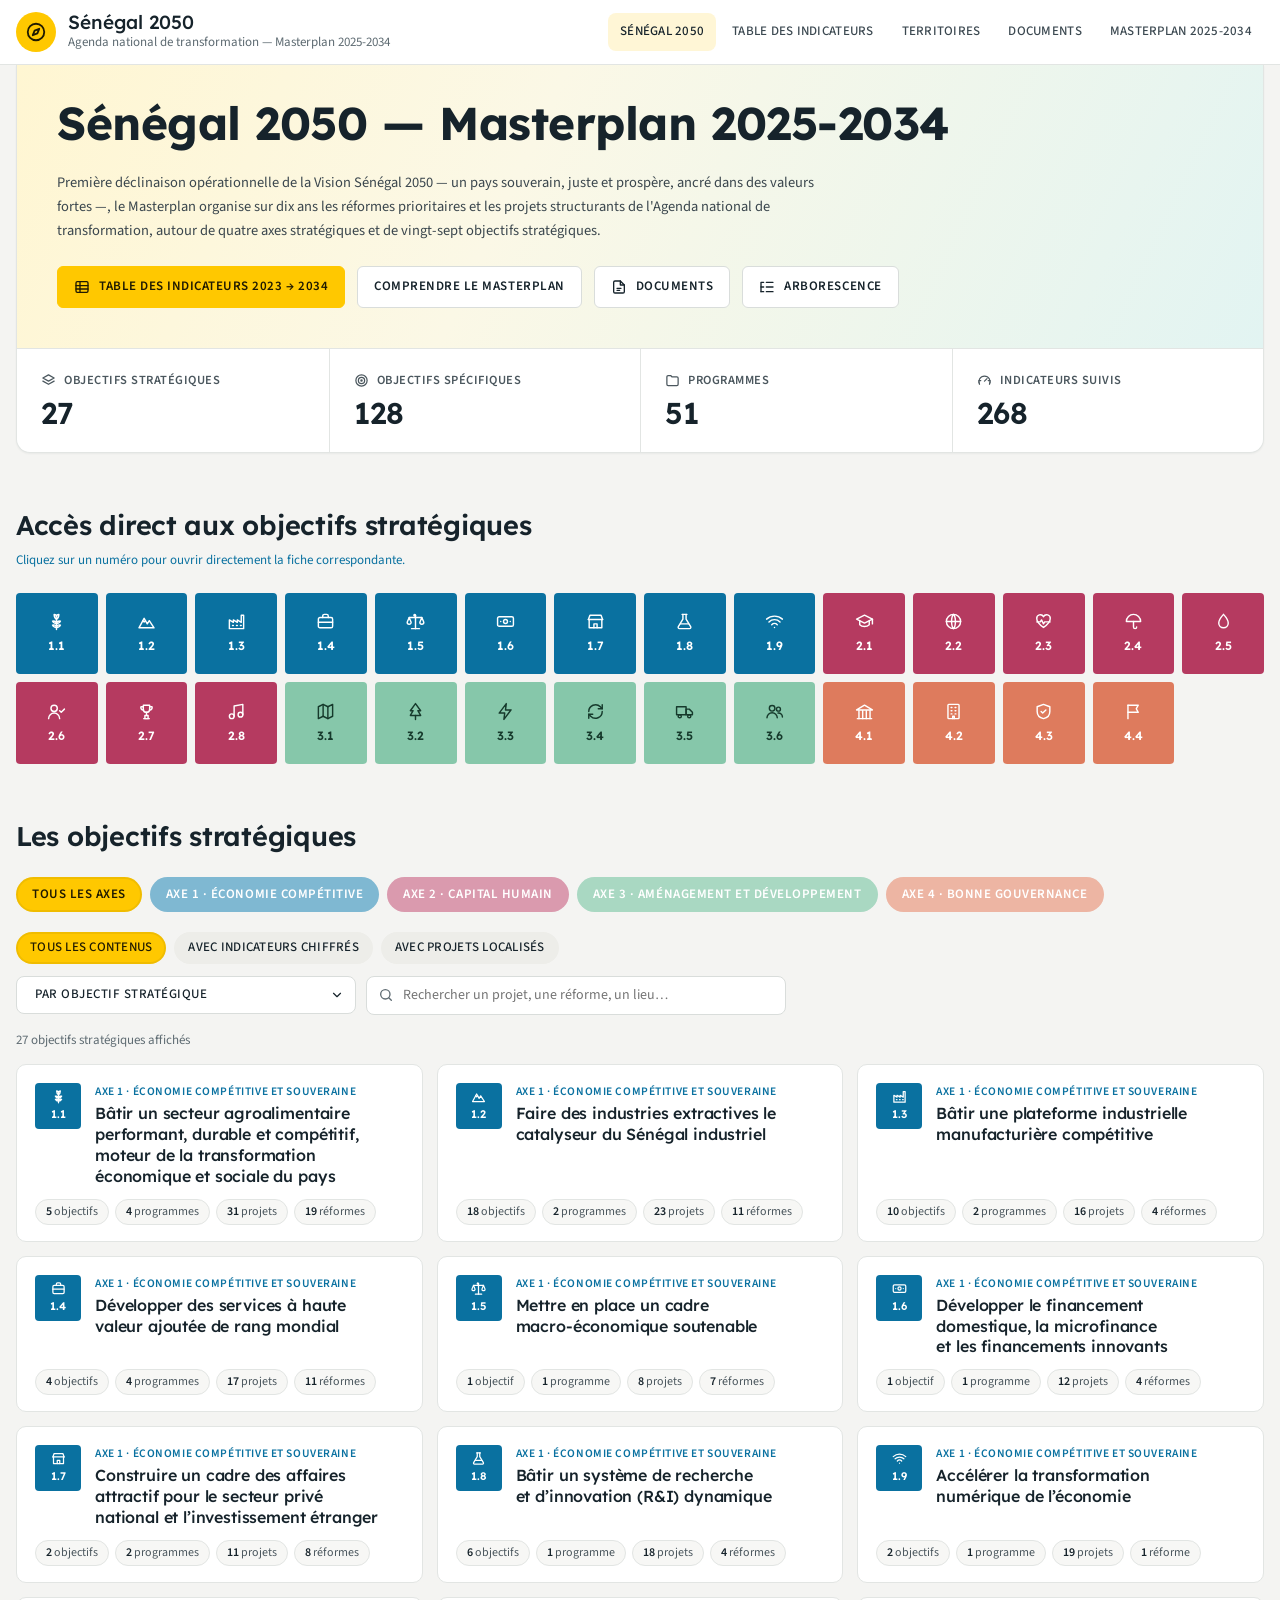
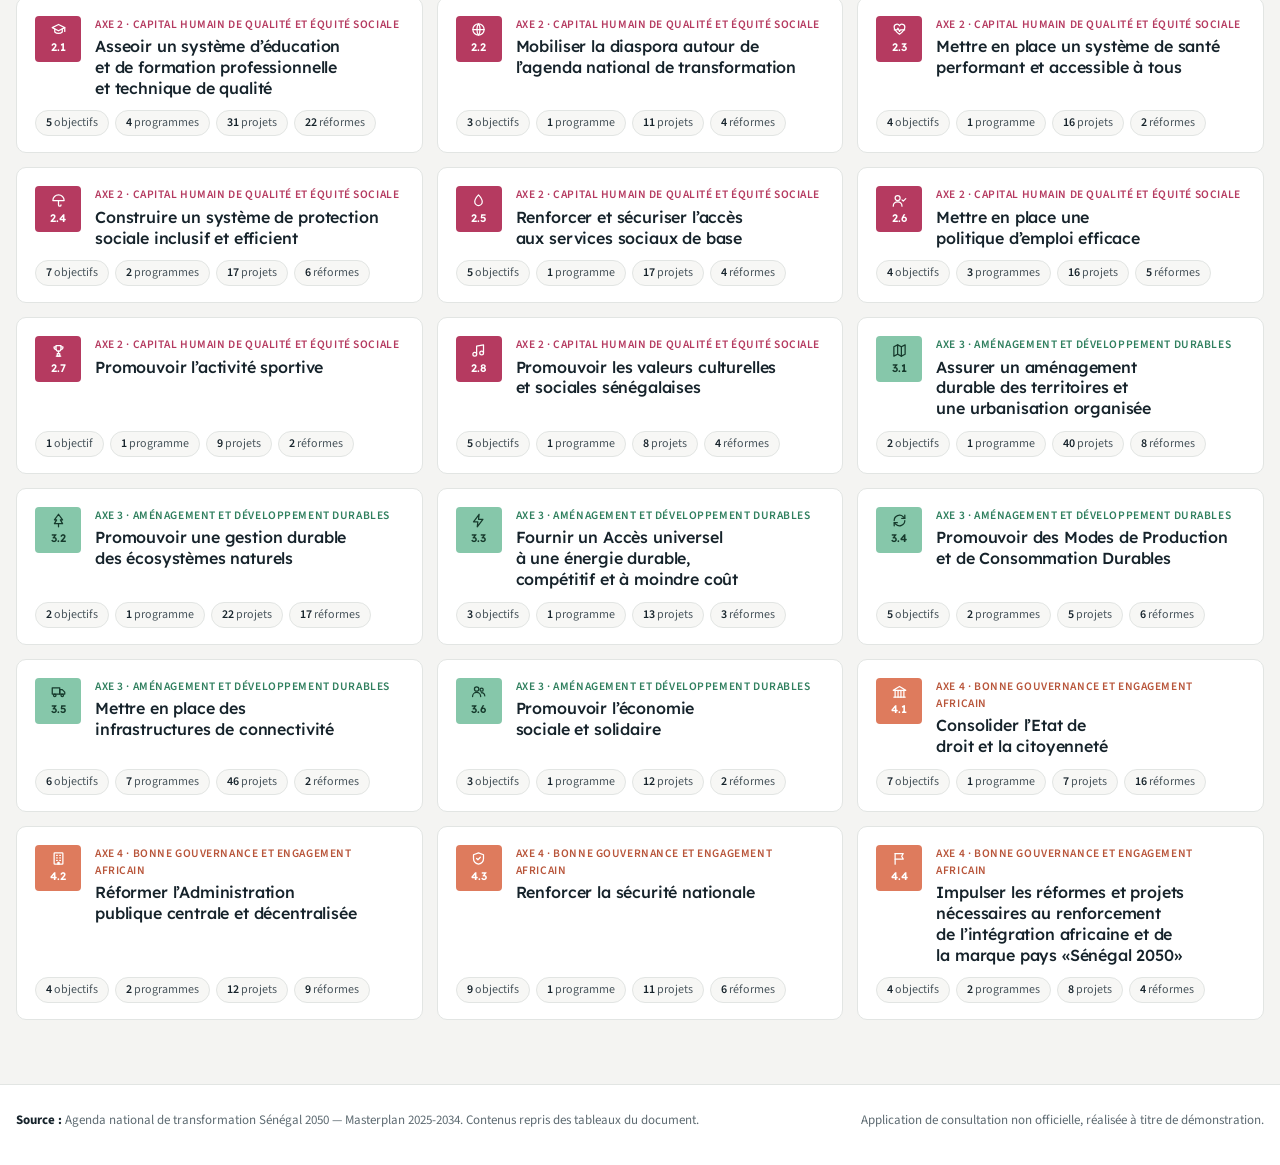
==== index.html @ e46bce1d "Refonte de l'interface sur le modèle de CAP 28 Accès direct par tuiles, fiches objectif, table des i" ====
<!doctype html>
<html lang="fr">
<head>
<meta charset="utf-8">
<meta name="viewport" content="width=device-width, initial-scale=1, viewport-fit=cover">
<style>:root{padding-top:env(safe-area-inset-top,0px);padding-bottom:env(safe-area-inset-bottom,0px)}body{margin:0}img{max-width:100%}[hidden]{display:none!important}</style>
<title>Sénégal 2050</title>
<meta name="claude:viewport-fit-sides" content="cover">
<link rel="preconnect" href="https://fonts.googleapis.com">
<link rel="preconnect" href="https://fonts.gstatic.com" crossorigin>
<link rel="stylesheet" href="https://fonts.googleapis.com/css2?family=Lexend:wght@400;500;600;700&family=Source+Sans+3:ital,wght@0,400;0,500;0,600;0,700;1,400&display=swap">
<style>
/* Layout : calqué sur CAP 28 — en-tête blanc + pastille jaune, carte héros en dégradé jaune→cyan, chiffres clés, grille de tuiles d'accès direct, filtres en pilules, cartes, fiches détaillées par route #os-x-y.
   Thème clair unique, assumé comme le modèle. */
:root{
  color-scheme:light;
  --bg:#F4F4F2; --surface:#FFFFFF; --ink:#16232B; --muted:#5E6B72; --line:#E2E5E3; --soft:#F7F7F5;
  --yellow:#FFC800; --yellow-ink:#1F1A00;
  --ax1:#0A71A0; --ax1-l:#7FB8D2; --ax1-bg:#E3F0F6;
  --ax2:#B53A60; --ax2-l:#DA9AAE; --ax2-bg:#F7E4EA;
  --ax3:#86C7AA; --ax3-d:#2F7F5E; --ax3-l:#A9D8C2; --ax3-bg:#E4F3EC;
  --ax4:#DE7B5D; --ax4-l:#EDB5A3; --ax4-bg:#FBE9E3;
  --head:"Lexend","Avenir Next","Segoe UI",system-ui,sans-serif;
  --body:"Source Sans 3","Source Sans Pro","Segoe UI",system-ui,sans-serif;
  --wrap:1336px;
}
*{box-sizing:border-box}
html{scroll-behavior:smooth;scroll-padding-top:84px}
@media (prefers-reduced-motion:reduce){html{scroll-behavior:auto}*{transition:none!important}}
body{background:var(--bg);color:var(--ink);font-family:var(--body);font-size:15px;line-height:1.5}
body::before{content:"";position:fixed;inset:0 0 auto;height:env(safe-area-inset-top,0px);z-index:40;background:var(--surface)}
h1,h2,h3,h4{font-family:var(--head);margin:0;text-wrap:balance;letter-spacing:-.01em}
p{margin:0}
a{color:inherit}
button,select,input{font:inherit;color:inherit}
:focus-visible{outline:2px solid var(--ax1);outline-offset:2px}
.wrap{max-width:var(--wrap);margin:0 auto;padding-left:max(16px,env(safe-area-inset-left,0px));padding-right:max(16px,env(safe-area-inset-right,0px))}
.ico{width:16px;height:16px;fill:none;stroke:currentColor;stroke-width:2;stroke-linecap:round;stroke-linejoin:round;flex:none}
.caps{text-transform:uppercase;letter-spacing:.04em;font-weight:600}
.num{font-family:var(--head);font-variant-numeric:tabular-nums}

/* en-tête */
.top{position:sticky;top:env(safe-area-inset-top,0px);z-index:30;background:var(--surface);border-bottom:1px solid var(--line)}
.top .wrap{display:flex;align-items:center;gap:20px;min-height:64px}
.brand{display:flex;align-items:center;gap:12px;text-decoration:none;min-width:0}
.logo{width:40px;height:40px;border-radius:50%;background:var(--yellow);display:grid;place-items:center;flex:none}
.logo .ico{width:22px;height:22px;stroke:var(--yellow-ink)}
.brand b{display:block;font-family:var(--head);font-weight:500;font-size:19px;line-height:1.1}
.brand small{display:block;font-size:13px;color:var(--muted);white-space:nowrap}
.nav{display:flex;gap:4px;margin-left:auto;overflow-x:auto;scrollbar-width:none}
.nav::-webkit-scrollbar{display:none}
.nav a{text-decoration:none;font-size:13px;font-weight:500;letter-spacing:.02em;text-transform:uppercase;padding:9px 12px;border-radius:8px;white-space:nowrap;color:#3B4850}
.nav a:hover{background:var(--soft)}
.nav a[aria-current="page"]{background:#FFF6D6;color:var(--ink)}
@media (max-width:900px){.top .wrap{flex-wrap:wrap;gap:6px 16px;padding-block:10px}.nav{margin-left:0;width:100%}}

/* héros */
.hero{margin-top:0;border:1px solid var(--line);border-top:0;border-radius:0 0 14px 14px;overflow:hidden;background:var(--surface);box-shadow:0 1px 2px rgba(20,35,43,.05)}
.hero-band{background:linear-gradient(115deg,#FFF6D2 0%,#FBF8E6 40%,#E2F4F2 100%);padding:34px 40px 40px}
.hero h1{font-weight:700;font-size:clamp(30px,4.2vw,46px);line-height:1.08}
.hero-band p{max-width:760px;margin-top:22px;font-size:14.5px;line-height:1.65;color:#3A464D}
.actions{display:flex;flex-wrap:wrap;gap:12px;margin-top:24px}
.btn{display:inline-flex;align-items:center;gap:9px;padding:10px 16px;border-radius:6px;border:1px solid #D9DDDB;background:var(--surface);font-size:13px;font-weight:600;letter-spacing:.04em;text-transform:uppercase;text-decoration:none;cursor:pointer;color:var(--ink)}
.btn:hover{border-color:#9BA6AB}
.btn.primary{background:var(--yellow);border-color:var(--yellow);color:var(--yellow-ink)}
.btn.primary:hover{filter:brightness(.97)}
.stats{display:grid;grid-template-columns:repeat(4,minmax(0,1fr));border-top:1px solid var(--line)}
.stat{padding:22px 24px 24px}
.stat+.stat{border-left:1px solid var(--line)}
.stat .lab{display:flex;align-items:center;gap:8px;font-size:12.5px;color:#4B575E}
.stat .lab .ico{width:15px;height:15px}
.stat b{display:block;font-family:var(--head);font-weight:600;font-size:30px;margin-top:8px;line-height:1}
@media (max-width:760px){.hero-band{padding:26px 20px 28px}.stats{grid-template-columns:1fr 1fr}.stat:nth-child(3){border-left:0}.stat:nth-child(n+3){border-top:1px solid var(--line)}}

/* sections */
.sec{margin-top:52px}
.sec h2{font-weight:600;font-size:clamp(22px,2.4vw,27px)}
.sec .sub{font-size:13px;color:var(--ax1);margin-top:6px}

/* tuiles d'accès direct */
.tiles{display:grid;grid-template-columns:repeat(14,minmax(0,1fr));gap:8px;margin-top:22px}
.tile{aspect-ratio:1/1;max-width:100%;border:0;border-radius:4px;display:flex;flex-direction:column;align-items:center;justify-content:center;gap:6px;cursor:pointer;text-decoration:none;color:#fff;background:var(--c);transition:transform .12s,box-shadow .12s;position:relative}
.tile .ico{width:19px;height:19px;stroke-width:1.8}
.tile span{font-family:var(--head);font-weight:600;font-size:12px}
.tile:hover{transform:translateY(-2px);box-shadow:0 6px 14px rgba(20,35,43,.16)}
.tile.dark{color:#163A2C}
.tile[aria-hidden="true"]{visibility:hidden}
.tile .tip{position:absolute;bottom:calc(100% + 8px);left:50%;transform:translateX(-50%);background:var(--ink);color:#fff;font-family:var(--body);font-weight:500;font-size:12.5px;line-height:1.3;padding:7px 10px;border-radius:6px;width:220px;text-align:left;pointer-events:none;opacity:0;transition:opacity .12s;z-index:5}
.tile:hover .tip,.tile:focus-visible .tip{opacity:1}
@media (max-width:1100px){.tiles{grid-template-columns:repeat(9,minmax(0,1fr))}}
@media (max-width:560px){.brand small{white-space:normal;font-size:12px}}
@media (max-width:700px){.tiles{grid-template-columns:repeat(5,minmax(0,1fr))}.tile .tip{display:none}}

/* filtres */
.pills{display:flex;flex-wrap:wrap;gap:8px;margin-top:20px}
.pill{border:0;border-radius:999px;padding:8px 16px;font-size:13px;font-weight:600;letter-spacing:.04em;text-transform:uppercase;cursor:pointer;background:var(--pb);color:var(--pc)}
.pill[aria-pressed="true"]{background:var(--pa);color:var(--pac);box-shadow:inset 0 0 0 2px rgba(0,0,0,.06)}
.pill.sm{padding:6px 14px;font-weight:500;letter-spacing:.02em}
.selects{display:flex;flex-wrap:wrap;gap:10px;margin-top:12px;align-items:center}
.sel{position:relative}
.sel select{appearance:none;-webkit-appearance:none;border:1px solid #D9DDDB;background:var(--surface);border-radius:8px;padding:8px 36px 8px 18px;font-size:13px;font-weight:500;letter-spacing:.04em;text-transform:uppercase;cursor:pointer;max-width:340px;color:var(--ink)}
.sel .ico{position:absolute;right:12px;top:50%;transform:translateY(-50%);pointer-events:none;width:14px;height:14px}
.searchbox{position:relative;flex:1 1 260px;max-width:420px}
.searchbox input{width:100%;border:1px solid #D9DDDB;border-radius:8px;background:var(--surface);padding:8px 14px 8px 36px;font-size:14px;color:var(--ink)}
.searchbox .ico{position:absolute;left:12px;top:50%;transform:translateY(-50%);color:var(--muted)}
.resultcount{font-size:13px;color:var(--muted);margin-top:16px}

/* cartes politiques */
.cards{display:grid;grid-template-columns:repeat(3,minmax(0,1fr));gap:14px;margin-top:14px}
.card{background:var(--surface);border:1px solid var(--line);border-radius:10px;padding:18px 18px 16px;display:flex;flex-direction:column;gap:12px;text-decoration:none;min-width:0;transition:box-shadow .12s,border-color .12s}
.card:hover{border-color:var(--c);box-shadow:0 4px 14px rgba(20,35,43,.08)}
.card-top{display:flex;gap:14px;align-items:flex-start}
.badge{width:46px;height:46px;border-radius:4px;background:var(--c);color:#fff;display:flex;flex-direction:column;align-items:center;justify-content:center;gap:2px;flex:none}
.badge.dark{color:#163A2C}
.badge .ico{width:15px;height:15px}
.badge span{font-family:var(--head);font-weight:600;font-size:11px}
.card .hz{font-size:11.5px;font-weight:600;letter-spacing:.05em;text-transform:uppercase;color:var(--ct)}
.card h3{font-weight:500;font-size:16px;line-height:1.3;margin-top:3px}
.card .meta{display:flex;flex-wrap:wrap;gap:6px;margin-top:auto}
.tag{font-size:12px;background:var(--soft);border:1px solid var(--line);border-radius:999px;padding:3px 10px;color:#4B575E}
.tag b{font-weight:600;color:var(--ink)}
.card mark,.fiche mark,.tbl mark{background:#FFE987;color:inherit;border-radius:2px;padding:0 1px}
.card .hits{font-size:12.5px;color:var(--ct);font-weight:600}
@media (max-width:1000px){.cards{grid-template-columns:repeat(2,minmax(0,1fr))}}
@media (max-width:640px){.cards{grid-template-columns:1fr}}
.empty{background:var(--surface);border:1px dashed #CDD3D0;border-radius:10px;padding:28px;color:var(--muted);text-align:center;margin-top:14px}

/* fiche */
.crumbs{display:flex;flex-wrap:wrap;align-items:center;gap:8px;font-size:13px;color:var(--muted);margin-top:26px}
.crumbs a{text-decoration:none;color:var(--ax1);font-weight:600}
.fiche{background:var(--surface);border:1px solid var(--line);border-radius:14px;overflow:hidden;margin-top:14px}
.fiche-band{padding:30px 36px;display:grid;grid-template-columns:auto minmax(0,1fr);gap:24px;align-items:start;background:var(--cbg)}
.fiche-band .badge{width:84px;height:84px;border-radius:6px}
.fiche-band .badge .ico{width:28px;height:28px}
.fiche-band .badge span{font-size:17px}
.fiche-band .hz{font-size:12.5px;font-weight:600;letter-spacing:.05em;text-transform:uppercase;color:var(--ct)}
.fiche-band h1{font-weight:600;font-size:clamp(22px,3vw,32px);line-height:1.15;margin-top:6px}
.fiche-band p{margin-top:12px;font-size:15px;line-height:1.6;max-width:820px;color:#33424A}
.fiche-stats{display:grid;grid-template-columns:repeat(4,minmax(0,1fr));border-top:1px solid var(--line);border-bottom:1px solid var(--line)}
.fiche-stats div{padding:16px 22px}
.fiche-stats div+div{border-left:1px solid var(--line)}
.fiche-stats span{font-size:12px;color:#4B575E;text-transform:uppercase;letter-spacing:.04em;font-weight:600}
.fiche-stats b{display:block;font-family:var(--head);font-size:24px;font-weight:600;margin-top:4px}
@media (max-width:700px){.fiche-band{grid-template-columns:1fr;padding:22px 20px}.fiche-stats{grid-template-columns:1fr 1fr}.fiche-stats div:nth-child(3){border-left:0}.fiche-stats div:nth-child(n+3){border-top:1px solid var(--line)}}
.fiche-body{padding:8px 36px 34px}
@media (max-width:700px){.fiche-body{padding:4px 20px 24px}}
.fsec{margin-top:30px}
.fsec h2{font-weight:600;font-size:19px;display:flex;align-items:center;gap:10px}
.fsec h2 .ico{width:19px;height:19px;color:var(--ct)}
.fsec .lead{font-size:13.5px;color:var(--muted);margin-top:4px}
.objs{display:grid;grid-template-columns:repeat(2,minmax(0,1fr));gap:12px;margin-top:14px}
.obj{border:1px solid var(--line);border-radius:10px;padding:16px 18px;background:var(--soft);min-width:0}
.obj .n{display:inline-block;font-family:var(--head);font-size:12px;font-weight:600;background:var(--c);color:var(--on);border-radius:4px;padding:2px 8px}
.obj h3{font-weight:500;font-size:15px;line-height:1.35;margin-top:8px}
.obj ul{margin:10px 0 0;padding:0;list-style:none;display:grid;gap:6px}
.obj li{font-size:13.5px;line-height:1.45;color:#3E4B52;padding-left:18px;position:relative}
.obj li::before{content:"";position:absolute;left:2px;top:.55em;width:7px;height:7px;border-radius:50%;border:2px solid var(--c)}
@media (max-width:800px){.objs{grid-template-columns:1fr}}
.prog{border:1px solid var(--line);border-radius:10px;margin-top:12px;overflow:hidden;background:var(--surface)}
.prog>summary{list-style:none;cursor:pointer;padding:15px 18px;display:grid;grid-template-columns:minmax(0,1fr) auto;gap:14px;align-items:center}
.prog>summary::-webkit-details-marker{display:none}
.prog .dom{font-size:11.5px;font-weight:700;letter-spacing:.06em;text-transform:uppercase;color:var(--ct)}
.prog .pt{font-family:var(--head);font-weight:500;font-size:15px;line-height:1.35;margin-top:2px}
.prog .pt span{display:block;font-family:var(--body);font-size:13.5px;color:var(--muted);font-weight:400}
.prog .cnt{display:flex;gap:6px;align-items:center}
.prog .chev{transition:transform .15s}
.prog[open] .chev{transform:rotate(180deg)}
.prog-body{display:grid;grid-template-columns:minmax(0,1.5fr) minmax(0,1fr);border-top:1px solid var(--line)}
.col{padding:16px 18px;min-width:0}
.col+.col{border-left:1px solid var(--line);background:var(--soft)}
.col h4{font-family:var(--body);font-size:12px;font-weight:700;letter-spacing:.06em;text-transform:uppercase;color:#4B575E;margin-bottom:10px}
.col ul{margin:0;padding:0;list-style:none;display:grid;gap:7px}
.col li{font-size:14px;line-height:1.4;padding-left:16px;position:relative}
.col li::before{content:"";position:absolute;left:0;top:.6em;width:7px;height:7px;border-radius:2px;background:var(--c)}
.col.ref li::before{background:none;border:2px solid #8A969C;border-radius:50%;width:8px;height:8px;top:.5em}
@media (max-width:760px){.prog-body{grid-template-columns:1fr}.col+.col{border-left:0;border-top:1px solid var(--line)}}
.tbl-wrap{overflow-x:auto;margin-top:12px;border:1px solid var(--line);border-radius:10px;background:var(--surface)}
table.tbl{width:100%;border-collapse:collapse;font-size:14px;min-width:560px}
.tbl th{background:var(--soft);text-align:left;font-size:12px;font-weight:700;letter-spacing:.05em;text-transform:uppercase;color:#4B575E;padding:11px 14px;border-bottom:1px solid var(--line)}
.tbl td{padding:11px 14px;border-bottom:1px solid var(--line);vertical-align:top}
.tbl tr:last-child td{border-bottom:0}
.tbl .v{text-align:right;white-space:nowrap;font-variant-numeric:tabular-nums}
.tbl th.v{text-align:right}
.tbl .to{font-weight:700;color:var(--ct,var(--ink))}
.tbl .os{white-space:nowrap}
.tbl .os a{display:inline-flex;align-items:center;gap:6px;text-decoration:none;font-family:var(--head);font-size:12px;font-weight:600;color:#fff;background:var(--c);border-radius:4px;padding:2px 8px}
.tbl .os a.dark{color:#163A2C}
.pager{display:flex;justify-content:space-between;gap:12px;flex-wrap:wrap;margin-top:22px}
.pager a{display:flex;flex-direction:column;gap:2px;text-decoration:none;border:1px solid var(--line);background:var(--surface);border-radius:10px;padding:12px 16px;max-width:48%;min-width:0}
.pager a span{font-size:12px;color:var(--muted);text-transform:uppercase;letter-spacing:.05em;font-weight:600}
.pager a b{font-family:var(--head);font-weight:500;font-size:14px;line-height:1.3}
.pager a.next{margin-left:auto;text-align:right}
@media (max-width:600px){.pager a{max-width:100%;width:100%}}

/* pages secondaires */
.page-head{margin-top:30px}
.page-head h1{font-weight:700;font-size:clamp(26px,3.6vw,38px)}
.page-head p{margin-top:10px;color:#3A464D;max-width:820px;line-height:1.6}
.panel{background:var(--surface);border:1px solid var(--line);border-radius:12px;padding:24px;min-width:0}
.grid2{display:grid;grid-template-columns:repeat(2,minmax(0,1fr));gap:16px;margin-top:20px}
@media (max-width:860px){.grid2{grid-template-columns:1fr}}
.chain{display:grid;grid-template-columns:repeat(5,minmax(0,1fr));gap:12px;margin:20px 0 0;padding:0;list-style:none}
.chain li{background:var(--surface);border:1px solid var(--line);border-radius:10px;padding:18px;border-top:4px solid var(--yellow)}
.chain b{font-family:var(--head);font-weight:600;font-size:24px;display:block}
.chain h3{font-size:14.5px;font-weight:600;margin-top:6px}
.chain p{font-size:13.5px;color:var(--muted);margin-top:6px}
@media (max-width:900px){.chain{grid-template-columns:1fr 1fr}}
@media (max-width:480px){.chain{grid-template-columns:1fr}}
.axe-card{border-radius:12px;overflow:hidden;border:1px solid var(--line);background:var(--surface);display:flex;flex-direction:column}
.axe-card .hd{background:var(--c);color:#fff;padding:18px 22px}
.axe-card .hd.dark{color:#163A2C}
.axe-card .hd small{font-size:12px;font-weight:700;letter-spacing:.06em;text-transform:uppercase;opacity:.9}
.axe-card .hd h3{font-weight:600;font-size:20px;margin-top:4px}
.axe-card .bd{padding:18px 22px 22px;display:grid;gap:14px}
.axe-card .defi{font-size:14px;color:#3E4B52}
.imp{display:grid}
.imp div{display:grid;grid-template-columns:minmax(0,1fr) auto;gap:12px;padding:8px 0;border-bottom:1px solid var(--line);font-size:14px}
.imp .v{font-weight:700;white-space:nowrap;font-variant-numeric:tabular-nums}
.imp .v em{font-style:normal;font-weight:400;color:var(--muted)}
.bars{display:grid;grid-template-columns:repeat(3,1fr);gap:10px;align-items:end;height:120px;border-bottom:1px solid var(--line);margin-top:24px}
.bars div{position:relative;background:#CFE4EE;border-radius:4px 4px 0 0}
.bars div.last{background:var(--ax1)}
.bars b{position:absolute;bottom:100%;left:0;right:0;text-align:center;font-size:12.5px;font-weight:600;padding-bottom:3px;white-space:nowrap}
.bars-x{display:grid;grid-template-columns:repeat(3,1fr);gap:10px;text-align:center;font-size:12px;color:var(--muted);margin-top:4px}
.mult{display:grid;grid-template-columns:1fr 1fr;gap:22px 24px;margin-top:8px}
.mult h4{font-family:var(--body);font-size:13.5px;font-weight:600;color:#3E4B52}
.src{font-size:12px;color:var(--muted);margin-top:14px}
.tree{margin-top:20px;display:grid;gap:12px}
.tree details{background:var(--surface);border:1px solid var(--line);border-radius:10px}
.tree summary{cursor:pointer;padding:14px 18px;font-family:var(--head);font-weight:600;display:flex;align-items:center;gap:12px;list-style:none}
.tree summary::-webkit-details-marker{display:none}
.tree .lvl2{padding:0 18px 14px 18px;display:grid;gap:6px}
.tree .lvl2 details{border:0;border-left:3px solid var(--c);border-radius:0;background:var(--soft)}
.tree .lvl2 summary{font-weight:500;font-size:14.5px;padding:10px 14px}
.tree .lvl3{padding:0 14px 12px 30px;margin:0;font-size:14px;display:grid;gap:4px}
.tree .lvl3 li{color:#3E4B52}
.tree .lvl3 a{color:var(--ax1);font-weight:600;font-size:13px}
.dot{width:12px;height:12px;border-radius:3px;background:var(--c);flex:none}

/* territoires */
.carto{display:grid;grid-template-columns:repeat(5,minmax(70px,1fr));grid-template-rows:repeat(5,78px);gap:6px;min-width:390px}
.rt{border:1px solid var(--line);border-radius:6px;padding:7px 8px;cursor:pointer;display:flex;flex-direction:column;justify-content:space-between;text-align:left;font-size:12.5px;line-height:1.15;background:var(--surface)}
.rt b{font-family:var(--head);font-weight:600;font-size:22px;line-height:1}
.rt[aria-pressed="true"]{outline:3px solid var(--yellow);outline-offset:1px}
.sea{border-radius:6px;display:flex;align-items:flex-end;padding:8px;font-size:11px;font-weight:600;letter-spacing:.08em;text-transform:uppercase;color:var(--ax1);background:repeating-linear-gradient(135deg,var(--ax1-bg) 0 6px,transparent 6px 12px)}
.gambia{align-self:center;height:14px;border-radius:7px;background:#E6E9E7;font-size:9.5px;font-weight:700;letter-spacing:.08em;color:var(--muted);display:flex;align-items:center;justify-content:center}
.poles{display:grid;grid-template-columns:repeat(4,minmax(0,1fr));gap:8px;margin-top:14px}
.pole{border:1px solid var(--line);border-radius:8px;padding:10px 12px;background:var(--soft);font-family:var(--head);font-weight:500;font-size:14.5px}
@media (max-width:700px){.poles{grid-template-columns:1fr 1fr}}
.loclist{display:grid;gap:8px;max-height:640px;overflow-y:auto;padding-right:4px}
.loc{display:grid;grid-template-columns:auto minmax(0,1fr);gap:4px 12px;padding:12px 14px;border:1px solid var(--line);border-radius:8px;background:var(--surface)}
.loc .rg{grid-column:2;font-size:12px;color:var(--muted);font-weight:600;letter-spacing:.03em;text-transform:uppercase}
.loc p{font-size:14px;line-height:1.4}

footer{margin-top:64px;border-top:1px solid var(--line);background:var(--surface);padding-block:26px 34px;font-size:13px;color:var(--muted)}
footer .wrap{display:flex;flex-wrap:wrap;gap:12px 30px;justify-content:space-between}
footer strong{color:var(--ink)}
</style>

</head>
<body>
<header class="top">
  <div class="wrap">
    <a class="brand" href="#accueil"><span class="logo"><svg class="ico" viewBox="0 0 24 24"><circle cx="12" cy="12" r="9"/><path d="m15.5 8.5-2 5-5 2 2-5z"/></svg></span><span><b>Sénégal 2050</b><small>Agenda national de transformation — Masterplan 2025-2034</small></span></a>
    <nav class="nav" aria-label="Navigation principale">
      <a href="#accueil" data-r="accueil">Sénégal 2050</a>
      <a href="#indicateurs" data-r="indicateurs">Table des indicateurs</a>
      <a href="#territoires" data-r="territoires">Territoires</a>
      <a href="#documents" data-r="documents">Documents</a>
      <a href="#masterplan" data-r="masterplan">Masterplan 2025-2034</a>
    </nav>
  </div>
</header>

<main class="wrap" id="app"></main>

<footer>
  <div class="wrap">
    <p><strong>Source :</strong> Agenda national de transformation Sénégal 2050 — Masterplan 2025-2034. Contenus repris des tableaux du document.</p>
    <p>Application de consultation non officielle, réalisée à titre de démonstration.</p>
  </div>
</footer>

<script>
const OS = [{"id": "1.1", "objectifs": [{"nom": "Construire un modèle agricole plus productif et plus durable", "resultats": ["Les rendements agricoles convergent vers les standards internationaux", "Le modèle agricole est écologiquement intensif, sa performance bénéficie des services écosystémiques et contribue à la préservation de la biodiversité", "Les ménages sont plus résilients et leurs activités sont pérennisées pendant les situations de crise, notamment climatique", "Les orientations et engagements de la Déclaration de Kampala (janvier 2025) sont opérationnalisés, en cohérence avec le nouveau cadre stratégique du PDDAA pour 2026–2035"]}, {"nom": "Renforcer le rôle de la pêche et de l’aquaculture dans la sécurité alimentaire et la compétitivité économique", "resultats": ["Le potentiel maritime, lagunaire et fluvial est pleinement exploité", "Les revenus sont diversifiés", "Le secteur contribue pleinement à la sécurité nutritionnelle", "La réglementation efficace de la pêche permet de lutter contre la surpêche, la pêche INN (pêche illicite, non déclarée et non réglementée) et les pratiques de pêche destructrices"]}, {"nom": "Moderniser et rendre durable le secteur de l’élevage, pour qu’il contribue à la sécurité alimentaire et au développement économique des zones rurales", "resultats": ["L’élevage est formalisé et intensifié", "Les infrastructures de traitement et d’abattage sont densifiées et modernisées", "Un écosystème de services aux éleveurs se déploie sur toute la chaîne de valeur", "Le surpâturage est réduit", "La maîtrise de l’eau permet un maillage stratégique des points d’eau", "Les effluents d’élevage sont traités et valorisés (biogaz, engrais organique...)"]}, {"nom": "Créer des filières agro industrielles modernes et compétitives pour valoriser la production sur les marchés locaux et internationaux", "resultats": ["La production destinée aux acteurs industriels est augmentée et les chaînes d’approvisionnement sont fiabilisées", "La production agro-industrielle locale augmente et permet de diminuer le déficit commercial agroalimentaire du pays", "Des champions industriels émergent, dynamisent l’innovation et créent un effet d’entraînement sur leur écosystème", "Le commerce intra-africain des produits agroalimentaires est multiplié par trois d’ici 2035 conformément aux cibles de la Déclaration de Kampala"]}, {"nom": "Maîtriser l’inflation sur les produits de première nécessité", "resultats": ["Accessibilité des produits de première nécessité à des prix abordables pour tous les ménages, garantissant un pouvoir d’achat soutenu"]}], "programmes": [{"nom": "Agriculture : Programme de coopératives agricoles communautaire & Intensification et Modernisation de l’agriculture Programme de développement des filières arachides, oléagineux, horticoles, céréalières et de chaînes de valeurs Programme de modernisation des marchés, des circuits de distribution, des infrastructures commerciales et de la régulation économique", "projets": ["Coopératives agricoles communautaires", "Plateforme numérique de gestion agricole intégrée", "AgriTech Labs, Agri Innovation Hubs et fermes-écoles", "Production des semences certifiées", "Autosuffisance en Riz", "Opérationnalisation des filières Mil, Fonio, Sorgho, Maïs, Tomates, Fruits et légumes, PFNL", "Pistes rurales", "Mécanisation de l’Agriculture", "Incorporation des Céréales locales et tubercules dans la panification", "Promotion du Consommer local et du Made in Senegal", "PROMAGEM Plus : Projet de modernisation des marchés, des circuits de distribution et des infrastructures commerciales", "Plateformes de stockage agro-alimentaire", "Développement du système de récépissé d’entrepôts", "Aménagement des périmètres agricoles (grands bassins, coopératives etc.)", "Projets de résilience économique de la Casamance", "Projet de réhabilitation et d’extension des périmètres irrigués du Bassin de l’Anambé", "Bourse des matières premières", "Système d’information commerciale (Stock et prix des produits) et de prospective économique", "Projet des Grands Périmètres de cultures fourragères", "Projet d’aménagement de 1000 ha de vallées et basfonds et 40 ha de périmètres maraîchers dans les régions de Fatick et Kaolack"], "reformes": ["Loi d’orientation agro-sylvopastorale", "Réforme foncière", "Réforme du statut d’agriculteur et Structuration des Coopératives", "Agricoles Communautaires (CAC)", "Planification territoriale"]}, {"nom": "Pêche et aquaculture : Programme de restructuration de la pêche artisanale et de valorisation des produits halieutiques", "projets": ["Création de fermes aquacoles industrielles", "Développement de la Pêche artisanale", "Gestion durable des Pêcheries continentales", "Restructuration des habitats et fonds marins", "Projet Sénégal Ressources Management (SENRM)"], "reformes": ["Révision du code de la pêche maritime", "Code de la pêche continentale", "Révision de la politique de quotas", "Encadrement strict des usines de farines et d’huiles de poisson", "Collaboration transfrontalière", "Mise en place d’un régime foncier pour l’aquaculture"]}, {"nom": "Élevage : Programme de développement de la filière élevage et des chaînes de valeurs", "projets": ["Développement industriel de la filière Lait", "Soutien à l’Aviculture, Œufs à Couver (OAC) et viande blanche", "Autosuffisance en Moutons", "Développement des fermes industrielles bovines et ovines et promotion de races améliorées", "Modernisation et certification des abattoirs"], "reformes": ["Définition de couloirs de transhumance sécurisés et zones de pâturage avec une gouvernance renforcée", "Surveillance accrue des réserves sylvo-pastorales", "Intégration de l’approche « One", "Health » pour améliorer la santé des cheptels, des écosystèmes et des éleveurs"]}, {"nom": "Agro-Industrie : Programme de développement des agropoles Programme d’appui à la transformation agro-industrielle", "projets": ["Développement accéléré des agropoles notamment (Sud, Centre, Nord, Ouest, Est)"], "reformes": ["Transition vers une agriculture contractuelle", "Appui au financement", "Harmonisation des politiques publiques autour des filières prioritaires", "Statut de la ZES à vocation Agroindustrielle"]}], "titre": "Bâtir un secteur agroalimentaire performant, durable et compétitif, moteur de la transformation économique et sociale du pays", "indicateurs": [["Contribution du secteur au PIB (en milliards de FCFA)", "4 505", "9 179"], ["Emplois (millions)", "1,5", "2,6"], ["Prévalence de l’insécurité alimentaire modérée ou grave (%)", "5,7", "0"], ["Balance commerciale agroalimentaire (en milliards de FCFA)", "-418", ">0"], ["Réduction des pertes agricoles post-récolte", "-", "- 50%"], ["Part de la production transformée localement", "-", "35%"], ["Augmentation de la production agroalimentaire", "", "60%"], ["Production céréalières (t)", "4 015 165", "6 487 624"], ["Production horticole (t)", "3 811 207", "5 433 870"], ["Production halieutique (t)", "551469", "563 724"], ["Production aquacole (t)", "1 804", "239 902"], ["Production de viande et d’abats (t)", "335 044", "717 052"], ["Production de lait (Ml)", "300", "888"], ["Rendements céréaliers : riz, mil, maïs (t/ha)", "1,93", "7"], ["Productivité moyenne des vaches laitières (L/an)", "1000", "2500"], ["Surface des terres cultivées (ha)", "4 213 054", "4 825 200"], ["Émissions de gaz à effets de serre liés aux activités agricoles (Millions T CO2e)", "12,43", "2,5"], ["Part des producteurs adhérents à une coopérative (CAC)", "NA", "70%"]]}, {"id": "1.2", "objectifs": [{"nom": "Améliorer la gouvernance et la transparence dans la gestion des ressources", "resultats": ["Les audits et révisions des contrats sont réalisés pour garantir une gestion transparente et équitable des ressources", "Un système de suivi efficace des revenus issus des ressources gazières, pétrolières et minières est établi pour une meilleure traçabilité financière", "Notre engagement national envers la transparence par la mise en œuvre des principes de l’Initiative pour la Transparence des Industries Extractives (ITIE) est renforcé", "Un système d’information stratégique du secteur minier est mis en place"]}, {"nom": "Renforcer la gouvernance et les stratégies de contenu local", "resultats": ["Les politiques de contenu local sont développées, accompagnées d’un plan concret de mise en œuvre pour maximiser les retombées économiques nationales", "Les capacités de l’administration à garantir la mise en œuvre efficace de la stratégie adoptée sont renforcées"]}, {"nom": "Renforcer la gestion des données géologiques et minières", "resultats": ["Les capacités techniques et opérationnelles du Service géologique national sont renforcées pour une meilleure gestion des ressources"]}, {"nom": "Promouvoir la durabilité environnementale et l’efficacité dans l’utilisation des ressources minérales", "resultats": ["La gestion durable des ressources minérales est optimisée pour garantir leur exploitation rationnelle et leur préservation à long terme", "L ’évaluation environnementale est systématisée pour l’ensemble des projets miniers", "Le Fonds de réhabilitation minier est opérationnalisé"]}, {"nom": "Promouvoir le bassin sénégalais à l’échelle régionale et internationale", "resultats": ["Une stratégie de marketing et de communication est élaborée pour valoriser le secteur minier et pétrolier sénégalais à l’échelle nationale et internationale", "Des événements stratégiques, tels que des forums et conférences internationales, sont organisés pour promouvoir les opportunités du secteur minier et pétrolier", "Des partenariats avec des organisations internationales et des institutions financières sont établis pour renforcer les investissements et le transfert d’expertise", "La visibilité en ligne du secteur minier et pétrolier sénégalais est améliorée grâce à une stratégie digitale optimisée"]}, {"nom": "Réduire l’impact environnemental des sites de production", "resultats": ["Les capacités sont développées pour une évaluation approfondie des impacts environnementaux (EIE) et une gestion efficace des risques liés aux activités minières", "Les Plans d’Action Biodiversité (PAB) sont systématisés autour des profits miniers afin de renforcer la résilience des écosystèmes", "Un système de suivi environnemental en temps réel est Installé pour une gestion proactive des impacts", "Les communautés locales actives dans les mines artisanales sont impliquées à travers des campagnes de sensibilisation et des consultations sur la gestion environnementale", "Les technologies avancées sont adoptées pour le traitement des déchets et une gestion durable des ressources en eau", "La coopération internationale est renforcée à travers des partenariats stratégiques pour améliorer la gestion environnementale"]}, {"nom": "Sécuriser l’approvisionnement du marché intérieur en gaz naturel", "resultats": ["Le recours aux droits d’achat de gaz sur le champ gazier de GTA est exercé dans l’immédiat, associé à terme au lancement de la production du champ gazier Yakaar-Teranga, pour renforcer l’approvisionnement énergétique national", "Le développement des phases 1+, 2 et 3 du projet GTA est accéléré pour maximiser la production gazière et soutenir la consommation locale et les exportations", "Le gaz associé de Sangomar est exploité pour optimiser les ressources disponibles et réduire le gaspillage", "Le développement du Réseau Gazier du Sénégal (RGS) est accéléré avec une priorité donnée à la réalisation du tronçon Nord pour améliorer la distribution"]}, {"nom": "Sécuriser l’approvisionnement du marché intérieur en pétrole brut", "resultats": ["La production pétrolière de Sangomar est maximisée et les phases ultérieures lancées pour assurer une exploitation durable et rentable", "L ’exploration pétrolière est stimulée afin d’identifier de nouveaux gisements e t d’accroître les réserves nationales", "Les potentialités des réserves de l’Agence de Gestion et de Coopération entre le Sénégal et la Guinée-Bissau (AGC) sont réévaluées en s’appuyant sur les avancées technologiques et les opportunités émergentes d’écoulement"]}, {"nom": "Opérationnaliser les filières pétrochimique et de raffinage", "resultats": ["Le projet SAR 2.0 est réalisé pour renforcer les capacités de raffinage et répondre aux besoins croissants du secteur énergétique", "Une ville industrielle et énergétique est aménagée pour accueillir la SAR 2.0, une usine d’urée, ainsi que les projets pétrochimiques et énergétiques futurs"]}, {"nom": "Faire du Sénégal un hub de services hydrocarbures du bassin régional MSGBC et booster son contenu local Oil and Gas", "resultats": ["2 à 3 bases logistiques pétrolières stratégiques sont établies à Saint-Louis, Ndayane, et éventuellement Nikine, pour soutenir les opérations offshores", "Un pôle de formation et de certification destiné à renforcer les compétences dans l’industrie offshore est développé", "La sécurité et la gestion des risques dans les activités en amont (upstream) est améliorée pour garantir des opérations fiables et durables"]}, {"nom": "Développer une chaîne de valeur intégrée pour la production et la transformation des phosphates en engrais", "resultats": ["Les capacités de production de phosphates sont augmentées pour répondre à la demande croissante et renforcer la compétitivité du secteur", "Des unités intégrées de production d’engrais sont mises en place ou renforcées pour soutenir l’agriculture nationale et les exportations (Senchim, Matam, Urée.)", "Une infrastructure logistique performante est établie pour assurer une distribution efficace des engrais sur le territoire"]}, {"nom": "Créer une chaîne de valeur locale pour les matériaux de construction allant de l’extraction des matières premières (sables, granulats, pierres, argiles) jusqu’à la transformation et la distribution des produits finis", "resultats": ["Les capacités de production locale de ciment et de béton sont augmentées pour répondre à la demande croissante dans le secteur de la construction", "L ’industrie locale est soutenue pour la fabrication de briques, blocs, carreaux et autres matériaux de construction afin de stimuler l’économie nationale", "Les réseaux de distribution sont améliorés pour garantir un approvisionnement régulier et efficace en matériaux de construction", "Des normes strictes sont mises en place pour assurer la qualité et la conformité des matériaux de construction avec les standards internationaux", "Une école dédiée à la construction et à la formation professionnelle est créée pour développer les talents nationaux et régionaux"]}, {"nom": "Assurer la compétitivité du secteur des matériaux de construction à l’échelle nationale et régionale", "resultats": ["Des plateformes industrielles soutenues par un cadre des affaires attractif sont établies pour favoriser le développement de l’industrie des matériaux de construction"]}, {"nom": "Promouvoir une urbanisation durable avec des matériaux de construction écologiques et durables", "resultats": ["Les matériaux de construction à faible empreinte carbone sont intégrés dans tous les programmes de logements économiques et sociaux pour promouvoir la durabilité", "Des campagnes de sensibilisation sont lancées pour mettre en avant les avantages des matériaux écologiques et leur impact positif sur l’environnement et la santé"]}, {"nom": "Réduire l’exploitation illégale et promouvoir l’orpaillage artisanal responsable", "resultats": ["Une politique de régulation est adoptée et mise en œuvre pour encadrer les exploitations minières artisanales et réduire leur impact négatif"]}, {"nom": "Valoriser localement les métaux précieux par la transformation", "resultats": ["Une unité de transformation locale est installée pour valoriser les métaux précieux au niveau national"]}, {"nom": "Formaliser les acteurs locaux et renforcer les capacités locales", "resultats": ["Des programmes de formalisation pour les travailleurs du secteur minier et de la transformation sont mis en place afin de renforcer leur intégration dans l’économie formelle"]}, {"nom": "Développer des comptoirs de l’or et améliorer la traçabilité et de la transparence dans la filière de l’or", "resultats": ["Des comptoirs de l’or sont établis pour structurer et dynamiser la filière", "Un système de certification et de traçabilité des métaux précieux est déployé pour garantir leur conformité et leur origine éthique", "Une usine de raffinage d’or et d’autres métaux précieux détenue par des nationaux est mise en place"]}], "programmes": [{"nom": "Mines : Programme de développement de hubs miniers régionaux", "projets": ["Révision des contrats et pratiques en place", "Renforcement des capacités du Service géologique national", "Écosystème du savoir et de la formation aux métiers des mines et de la géologie", "Cité technologique des Mines et de la Géologie de Thiès", "Stratégie pour le contenu local et la valeur ajoutée créée", "Industrialisation du fer et de la métallurgie", "Industrialisation de l’iode", "Hub minier régional (Kédougou)", "Pôle industriel Phosphates-engrais (Matam)", "Projet industriel des phosphates/engrais de Louga", "Projet Usine d’Engrais : Urée, Engrais Organominéraux", "Développement d’une usine de raffinage de l’or au niveau local", "Industrialisation du sel", "Industrialisation du marbre"], "reformes": ["Procéder à la révision du Code minier", "Élaboration d’un modèle de contrat de partage de production et de règles de mise en concurrence", "Élaboration d’un projet de Code minier modifié et de ses textes d’application", "Opérationnalisation du Fonds de Réhabilitation des Sites Miniers et de Carrières (FRSMC)", "Révision du Décret n°89-1539 du 19 décembre 1989 réglementant la fabrication, l’importation, la conservation, le transport et l’emploi des explosifs à usage civil", "Effectivité du Fonds d’Appui au Développement Local (FADL)", "Mise à jour du cadastre minier", "Mise à jour du cadre fiscal pour favoriser la transformation locale des ressources"]}, {"nom": "Hydrocarbures : Programme de développement et de renforcement des capacités nationales en hydrocarbures Programme d’optimisation de l’exploitation d’hydrocarbures", "projets": ["Développement du Gaz master plan", "Construction du réseau gazier du Sénégal", "Accélération de la production de gaz : Sangomar gaz, Yakaar-Teranga et GTA1+", "Promotion des blocs non attribués", "Opérationnalisation des filières pétrochimiques", "Cité de l’énergie y compris les industries de raffinage (SAR 2.0), les industries pétrochimiques, et les projets énergétiques", "Création de deux à trois bases pétrolières amont", "Développement d’une stratégie pour le contenu local et la valeur ajoutée créée dans le pays", "Connexion au Gazoduc Africain Atlantique"], "reformes": ["Mise à jour du cadre réglementaire pour favoriser la prospection", "Amélioration de la gouvernance", "Renforcement du capital humain"]}], "titre": "Faire des industries extractives le catalyseur du Sénégal industriel", "indicateurs": [["VA des industries extractives en milliards de FCFA", "1 969", "5 653"], ["Nombre d’emplois directs dans le secteur des industries extractives", "186 714", "350 000"], ["Taux de couverture des besoins locaux par les produits industriels issus des industries extractives", "", "100%"], ["Taux d’accès aux rapports de performance sur les projets extractifs, tels que les audits externes, et les rapports de revenus (%)", "-", "100"], ["Publication des contrats et accords du secteur extractif", "Oui", "Oui"], ["Taux de mise en œuvre des politiques de contenu local (%)", "-", "100"], ["Pourcentage du territoire national couvert par des études géologiques actualisées et des cartes géologiques précises", "-", "100"], ["Qualité et compliance des données d'évaluation disponible (e.g. JORC compliance)", "Non", "Oui"], ["Nombre de nouvelles licences de prospections délivrées depuis le début de la campagne de promotion", "0", "10"], ["Part de sites ayant atteint les normes de qualité de l'air, de l'eau et des sols établies par les régulations environnementales nationales et internationales (%)", "-", "80"], ["Pourcentage de la demande nationale de gaz naturel qui est couverte par la production locale", "0", "100"], ["Taux de disponibilité des infrastructures critiques", "-", "90"], ["Part de la demande nationale en produits pétroliers couverte par la production locale", "-", "100"], ["Taux de couverture des besoins locaux en engrais", "", "100"], ["Part des importations de matériaux de construction dans les besoins (%)", "60", "30"], ["Réduction des émissions de CO₂ liées à la production et à la construction avec des matériaux écologiques", "-", "30"], ["Volume de recettes fiscales et économiques provenant des métaux précieux (Mds XOF)", "242,3", ""]]}, {"id": "1.3", "objectifs": [{"nom": "Renforcer les plateformes industrielles intégrées", "resultats": ["Sénégal développe 1000 hectares de zones économiques spéciales et de plateformes industrielles manufacturières", "Les pôles industriels de Touba, Diamniadio, Diass, Ndayane et le parc automobile sont renforcés", "Les infrastructures commerciales et les plateformes d’exportation compétitives sont déployées"]}, {"nom": "Promouvoir les investissements et les exportations", "resultats": ["L’APIX est réformée, pour en faire une structure d’appui aux échanges extérieures (investissements et exportations)", "La stratégie de promotion à l’international et de développement des échanges est bâtie", "La stratégie de développement des exportations est élaborée et mise en œuvre"]}, {"nom": "Favoriser la mobilisation de capitaux privés dans les projets stratégiques de transformation", "resultats": ["Le FONSIS est renforcé à travers un transfert d’actifs marchands ou à potentiel marchand, devant lui permettre une mobilisation accrue de capitaux privés vers les projets stratégiques de transformation", "Les investissements dans les projets stratégiques sont renforcés avec un objectif d’effet de levier sur la mobilisation des capitaux privés", "La loi PPP est évaluée et actualisée dans un objectif de mieux booster les financements", "PPP", "Le cadre des affaires est amélioré (incitations fiscales, protection sociale, disponibilité d’intrants compétitifs en particulier l’électricité, etc.)"]}, {"nom": "Améliorer la gouvernance et la régulation", "resultats": ["Un cadre réglementaire adéquat est mis en place pour accompagner le développement industriel", "Le rôle de l’ASN dans la supervision de la qualité des produits et services industriels est renforcé"]}, {"nom": "Promouvoir le capital humain", "resultats": ["La main d’œuvre qualifiée et compétente est disponible", "Les investissements sont accentués dans la formation spécialisée aux métiers industriels", "Les partenariats entre les universités et les industries sont encouragés, afin de développer des compétences adaptées", "L’approche « Santé dans toutes les politiques » (SdTP) visant à intégrer les enjeux de santé publique dans la politique industrielle nationale est respectée"]}, {"nom": "Promouvoir la recherche", "resultats": ["La recherche appliquée pour le développement des technologies adaptées aux besoins locaux est fortement encouragée", "La culture technologique est renforcée"]}, {"nom": "Bâtir une souveraineté sur la production des médicaments", "resultats": ["Le Sénégal assure 50% de ses besoins nationaux en approvisionnement de médicaments grâce à la production nationale", "Les populations ont un accès plus élargi aux médicaments essentiels", "La sécurité sanitaire est renforcée", "Le coût des médicaments est réduit", "Le Sénégal garantit la distribution d’au moins 20% des produits pharmaceutiques pour l’Afrique de l’Ouest"]}, {"nom": "Bâtir des filières cuir et textile sénégalaises intégrées d’amont en aval et compétitives", "resultats": ["Les filières cuir et textile sont plus compétitives, innovantes et à forte valeur ajoutée", "La part des produits finis locaux sur les marchés national et international a triplé", "Les importations de textile et de produits en cuir ont baissé", "Les exportations de produits en cuir et coton sénégalais vers l’Afrique de l’Ouest et d’autres marchés internationaux ont fortement augmenté"]}, {"nom": "Substitution des importations par une production locale", "resultats": ["Des industries d’assemblage sont mises en place pour une économie innovante et compétitive au service du marché régional", "Le taux d’intégration des filières est amélioré (augmentation du taux de transformation des unités d’assemblage en unités intégrées)"]}, {"nom": "Transition vers un recyclage des déchets performant", "resultats": ["Les déchets sont soumis à une gestion intégrée", "Les capacités de recyclage du Sénégal sont renforcées"]}], "programmes": [{"nom": "Financement, formation, recherche", "projets": ["Renforcement du FONSIS, pour le financement, avec effet de levier sur les capitaux privés, de projets structurants et de champions nationaux", "Renforcement de la promotion des investissements et des exportations (APIX)", "Appui à la normalisation et à la mise à niveau des entreprises", "Renforcement des formations sur les process industriels", "Expansion de la formation duale et des cursus d’ingénierie", "Promotion des filières STEM et renforcement des Instituts Supérieurs d’Enseignement Professionnel (ISEP)", "Création de l’Institut des métiers d’art d’Afrique de l’Ouest"], "reformes": ["Réforme fiscale (mise en place d’un cadre fiscal plus favorable à la valorisation locale et aux fonds de Capital-Investissement)", "Sécurisation des brevets de production industrielle", "Simplification et digitalisation des opérations portuaires et douanières", "Amélioration de la gouvernance et de la régulation, avec une priorité donnée au développement industriel"]}, {"nom": "Opérationnalisation des stratégies filières Programme de développement d’industries pharmaceutiques, biomédicales et chimiques Programme d’industrialisation des cuirs et peaux Programme Stratégie filière Coton et Textile", "projets": ["Déploiement accéléré des Zones Économiques", "Spéciales et hubs industriels", "Projet de relance de l’industrie pharmaceutique locale", "Pôle industriel pharmaceutique", "Pôle industriel biomédical", "Opérationnalisation de la stratégie filière Cuir et peaux", "Opérationnalisation de la stratégie filière Coton et Textile", "Opérationnalisation Stratégie filière recyclage des déchets", "Zones industrielles Touba, Diamniadio/Diass, Ndayane, Parc industriel automobile)"], "reformes": []}], "titre": "Bâtir une plateforme industrielle manufacturière compétitive", "indicateurs": [["Valeur ajoutée des industries pharmaceutiques, milliards de FCFA", "10,1", "59,2"], ["Nombre d'emplois dans les industries pharmaceutiques", "3 980", "295 126"], ["Taux de couverture des besoins en médicaments", "<10%", "50%"], ["Valeur ajoutée de la filière cuir, milliards de FCFA", "15", "86,6"], ["Valeur ajoutée de la filière textile, milliards de FCFA", "331", "1 063"], ["Part des filières cuir et textile dans les exportations", "2,1%", ""], ["Valeur ajoutée des industries d'assemblage, milliards de FCFA", "301,2", "631"], ["Taux de collecte de déchets à l’échelle nationale", "40%", "50%"], ["Taux de recyclage des déchets à l’échelle nationale", "22%", "30%"], ["Taux de tri au niveau des producteurs", "-", "20%"]]}, {"id": "1.4", "objectifs": [{"nom": "Faire du Sénégal l’une des principales destinations touristiques d’Afrique", "resultats": ["Une offre touristique compétitive est développée sur les cinq segments d’offre touristiques à fort potentiel (MICE, tourisme balnéaire, éco-tourisme, tourisme religieux, tourisme mémoriel, tourisme culturel)", "Une marque nationale forte est créée et promeut activement le tourisme intérieur"]}, {"nom": "Bâtir un leadership continental dans les Industries Culturelles et Créatives", "resultats": ["La production des Industries Culturelles et Créatives sénégalaises dynamique se distingue sur le marché mondial", "Le patrimoine culturel matériel et immatériel du Sénégal est préservé, valorisé et rendu accessible à la jeunesse nationale", "Le Sénégal s’est imposé comme une plateforme d’exposition et de distribution culturelle leader d’Afrique francophone"]}, {"nom": "Développer les services numériques à l’export et pour le marché intérieur", "resultats": ["Le Sénégal est un hub de services numériques compétitif à l’international : services d’externalisation CRM, ITO, BPO, et ESO"]}, {"nom": "Gagner des parts de marché à l’international, notamment auprès des clients africains, sur les services au capital humain à haute valeur ajoutée (éducation supérieure, formation professionnelle, santé, sport)", "resultats": ["Le Sénégal est une destination privilégiée des clients étrangers à la recherche de services à haute valeur ajoutée dans l’éducation supérieure, la formation professionnelle, la santé et le sport"]}], "programmes": [{"nom": "Tourisme : Programme de développement du tourisme Programme de renforcement de la compétitivité du tourisme", "projets": ["Fonds de garantie et mobilisation de capitaux pour la diversification touristique", "Maison du tourisme", "Eco-parcs touristiques", "Soutien à une offre touristique compétitive sur les segments d’offre touristique à fort potentiel (MICE, tourisme balnéaire, éco-tourisme, tourisme religieux, tourisme mémoriel, tourisme médical, tourisme événementiel)", "Déploiement de JOJ Impact Promotion du tourisme via la marque «Visit Senegal»", "Renforcement des compétences et des capacités des acteurs du secteur", "Modernisation du Secteur artisanal", "Réhabilitation des sites naturels et culturels", "Aménagement des Zones touristiques intégrées"], "reformes": ["Modernisation du cadre d’investissement : digitalisation, collecte de données et simplification des procédures", "Mise en place de référentiels pour la formation duale"]}, {"nom": "Programme de développement du patrimoine et des industries culturelles et créatives", "projets": ["Élaboration et mise en œuvre de la stratégie de la filière ICC", "Création d’Incubateurs d’entreprises culturelles", "Création de la Cité du Cinéma et de l’audiovisuel du Sénégal", "Création de maisons d’art et des Industries Culturelles et Créatives", "Construction et réforme de l’Ecole Nationale des Arts et Métiers de la Culture"], "reformes": ["Revue du cadre fiscal des plateformes numériques et opérateurs télécom pour dédier des ressources aux créateurs de contenu", "Structuration des collectifs professionnels ICC et mise en place de référentiels de formation et de système d’accréditation des formations"]}, {"nom": "Soutien au développement des services numériques", "projets": ["Mise à disposition d’infrastructures et de ressources pour l’écosystème numérique (Datacenter, Supercalculateur, environnement de développement, etc.)", "Création d’une industrie manufacturière du numérique (assemblage, production de composants et d’équipements électroniques)", "Mutualisation et mise en cohérence des initiatives d’accélération de l’économie numérique (PTN, Fablabs, incubateurs, living labs, etc.)"], "reformes": ["Promotion pour l’implantation au", "Sénégal de fonds d’amorçage et fonds de capital-investissement internationaux et nationaux", "Promotion des investissements privés dans le cloud"]}, {"nom": "Soutien au développement des services au capital humain à l’export dans l’enseignement supérieur, à la formation professionnelle, à la santé et au sport", "projets": [], "reformes": ["Création d’un fonds de garantie pour inciter les banques à accorder des prêts aux porteurs de projets des ICC (réorienter l’usage des fonds du FOPICA vers de la garantie et augmenter les ressources mobilisables)", "Promotion des investissements privés nationaux dans les établissements de formation professionnelle et d’enseignement supérieur attirant des étudiants étrangers", "Promotion des investissements privés pour le développement de cliniques et hôpitaux accueillant des touristes médicaux", "Promotion des investissements privés dans le développement d’académies sportives (sports collectifs, arts martiaux, lutte, athlétisme, sports individuels) connectés aux fédérations et marché international du sport à travers des Partenariat public-privé"]}], "titre": "Développer des services à haute valeur ajoutée de rang mondial", "indicateurs": [["Contribution au PIB des services à haute valeur ajoutée, milliards FCFA", "3331", "8005"], ["Emplois dans les services à haute valeur ajoutée", "385 963", "769 952"], ["Contribution du tourisme au PIB national, milliards FCFA", "178", "516"], ["Emplois formels dans le secteur du tourisme", "44 900", "113 900"], ["Nombres de touristes internationaux", "800 000", "2 000 000"], ["Dépense moyenne par touriste international, FCFA", "518 750", "640 500"], ["Contribution des ICC au PIB national, milliards FCFA", "417", "1325"], ["Emplois formels du secteur ICC", "140 770", "263 777"], ["Nombre de visiteurs des sites du patrimoine culturel", "335 996", "1 008 000"], ["Contribution des services numériques au PIB national, milliards FCFA", "655", "1780"], ["Emplois formels des services numériques", "18 893", "59 000"], ["Contribution au PIB des services au capital humain, milliards FCFA", "1162", "2728"], ["Emplois formels des services au capital humain", "181 400", "333 275"], ["Investissement privé annuel dans l’offre touristique, FCFA", "12 milliards/ an", "60 milliards/ an"], ["Réceptifs hôteliers 4* et 5*", "20", "100"], ["Partenariats avec les tours opérateurs leader des marchés émetteurs de touristes", "0", "20"], ["Fonds de garantie pour les investissements privés ICC, milliards FCFA", "0", "50"], ["Formation annuelle de codeurs aguerris", "120", "1000"], ["Entreprise nationale championne dans l’offshoring de services numériques", "0", ">10"]]}, {"id": "1.5", "objectifs": [{"nom": "Promouvoir une gestion efficace et transparente des finances publiques", "resultats": ["Le Sénégal augmente les ressources fiscales et optimise la mobilisation des recettes", "Les dépenses publiques sont rationalisées avec une orientation stratégique vers les priorités nationales", "La gestion de la commande publique est alignée sur les ambitions de développement économique et social du pays", "La politique d’actionnariat public est rendue plus efficiente pour maximiser les retombées économiques et sociales", "La soutenabilité de la dette nationale est renforcée grâce à une gestion financière prudente et stratégique", "La contribution des Partenaires au Développement (PAD) au financement est optimisée et alignée aux objectifs de développement national"]}], "programmes": [{"nom": "Gestion des Finances publiques : Stratégie de mobilisation de recettes Programme de réduction du train de vie de l’État", "projets": ["Mise en place d’une stratégie pour l’augmentation des ressources publiques", "Rationalisation des dépenses publiques et orientation vers des priorités nationales", "Modernisation et harmonisation de la gestion des marchés publics", "Stratégie de gestion durable de la dette nationale", "Maximisation de l’impact de l’Aide Publique au", "Développement (APD)", "Promotion des PPP dans le financement des projets d’investissement publics prioritaires", "Cession d’actifs marchands non stratégiques et non souverains"], "reformes": ["Réforme de la politique fiscale", "Nouveau cadre de gouvernance et de promotion des PPP", "Mise à niveau de la politique d’endettement", "Rationalisation de l’actionnariat public", "Réforme budgétaire pour une allocation efficace des ressources publiques", "Budgétisation à base zéro", "Suppression d’agences publiques"]}], "titre": "Mettre en place un cadre macro-économique soutenable", "indicateurs": [["Indice de transparence du budget (EBO)", "73e/120 (42/100)", "Top 20 (65/100)"], ["Taux d’inflation", "5,9%", "2%"], ["Déficit budgétaire", "12,3%", "3%"], ["Dette/PIB", "99,67%", "60%"], ["Réforme fiscale adoptée et mise en œuvre", "Non", "Oui"], ["Mise en place de la budgétisation à base zéro", "Non", "Oui"], ["Masse salariale (en % des recettes fiscales)", "36%", "35%"], ["Service de la dette en % des ressources fiscales", "56,9%", "17,5%"], ["Part de la dette concessionnelle dans la dette totale", "36%", "15%"]]}, {"id": "1.6", "objectifs": [{"nom": "Les capacités de mobilisation de l’épargne nationale sont renforcées pour soutenir les investissements et la croissance économique. Les institutions financières à capitaux publics sont consolidées pour une meilleure Améliorer le financement capacité de financement de l’économie. de l’économie pour Les capacités de refinancement des institutions de microfinance sont renforcées. soutenir la croissance et Les Partenariats Public-Privé (PPP) participent plus activement au financement des les investissements projets d’investissement publics prioritaires. Les instruments de financement innovants et à long terme comme les fonds de Capitalinvestissement (Private Equity) sont plus largement mobilisés", "resultats": []}], "programmes": [{"nom": "Stratégie de mobilisation de financement de l’Agenda Programme de développement des TPE et PME/ PMI", "projets": ["Capitalisation, mobilisation de l’épargne de la diaspora, fond de remise en état des sites pétroliers et toutes les composantes de l’épargne longue)", "Consolidation du secteur bancaire public", "Renforcement de l’inclusion financière", "Création et dynamisation de fonds de capitalinvestissement dédiés aux PME", "Fonds de soutien à la mise à niveau des entreprises", "Promotion des marchés de capitaux", "Relance des industries en difficulté", "Développement des marchés de sous traitance avec", "Bourse nationale de Sous-traitance et de Partenariat (BNSTP)", "Appui et encadrement des TPE, PME et PMI", "Promotion des PPP dans le financement des projets d’investissement publics prioritaires", "Cession d’actifs marchands non stratégiques et non souverains"], "reformes": ["Renforcement de l’éducation financière dans les références de formation", "Mise en place d’un régime d’assurance retraite par capitalisation couvrant tous les actifs, y compris le secteur informel", "Renforcement du système judiciaire pour la facilitation du traitement des contentieux financiers", "Amélioration du cadre juridique, fiscal et du régime des changes des fonds d’investissement"]}], "titre": "Développer le financement domestique, la microfinance et les financements innovants", "indicateurs": [["Crédits à l'économie/PIB", "33,5%", "60%"], ["Taux d’épargne nationale (en % du PIB)", "22,8%", "30%"], ["Mise en œuvre du cadre de gouvernance des PPP", "Non", "Oui"]]}, {"id": "1.7", "objectifs": [{"nom": "Rendre le cadre des affaires attractif pour le secteur privé national et les investissements étrangers", "resultats": ["La régulation des activités économiques est améliorée pour garantir une compétition équitable et lever les barrières à l’entrée", "Les formalités administratives sont simplifiées et accélérées avec une réduction des délais, des coûts et de la parafiscalité", "La justice commerciale est renforcée pour assurer le respect de la propriété privée, promouvoir l’arbitrage et garantir l’application des décisions de justice", "Les investissements sont stimulés grâce à une promotion active et des mesures incitatives adaptées", "L’accès au foncier est facilité pour soutenir les projets d’investissement et de développement économique", "La compétitivité des coûts des facteurs de production est améliorée pour renforcer l’attractivité économique"]}, {"nom": "Mettre à niveau l'économie", "resultats": ["Le soutien aux entreprises est renforcé, notamment pour les MPME, pour favoriser leur croissance et leur contribution à l’économie nationale", "Des mécanismes d’accompagnement pour les grandes entreprises sont mis en place afin de consolider leur compétitivité et leur impact économique"]}], "programmes": [{"nom": "Cadre des affaires attractif Programme d’amélioration du climat des affaires", "projets": ["Digitalisation intégrale des procédures administratives relatives aux investissements et au commerce extérieur", "Promotion de l’arbitrage", "Développement des investissements innovants"], "reformes": ["Refonte de la législation concernant la réglementation des activités économiques", "Réforme des procédures domaniales", "Réforme du Code des investissements", "Renforcement de la justice commerciale", "Rationalisation de la législation du travail"]}, {"nom": "Mise à niveau de l’économie Programme de restructuration/ réingénierie des grands projets stratégiques et des entreprises en difficulté Programme Compétitivité des entreprises", "projets": ["Formalisation des entreprises informelles", "Développement des capacités techniques et technologiques", "Renforcement de l’accès au marché : Valorisation des produits locaux (labels de qualité, campagnes de promotion du consommer local)", "Mise à niveau des entreprises", "Restructuration / Re-engineering des grands projets stratégiques", "Appui à l’internationalisation des entreprises dans leur démarche d’exportation (participation à des salons, études de marché, création de réseaux de distribution, facilitation de l’accès aux marchés en ligne, développement de l’assurance export)", "Appui aux entreprises pour les certifications internationales (ISO, HACCP, etc.) pour garantir la conformité de leurs produits aux exigences des marchés étrangers", "Promotion de champions nationaux"], "reformes": ["Facilitation des procédures pour l’enregistrement des entreprises", "Renforcement du dispositif d’appui à l’investissement et à l’exportation", "Renforcement et développement des mécanismes de financement des entreprises"]}], "titre": "Construire un cadre des affaires attractif pour le secteur privé national et l’investissement étranger", "indicateurs": [["Formation brute de capital (% PIB) ?", "35,4%", "25%"], ["Volume annuel IDE par secteur industriel (hors hydrocarbures, en Mds FCFA)", "2 561", "3 500"], ["Taux de satisfaction des investisseurs étrangers et nationaux (%)", "", "80"], ["Taux de formalisation des entreprises informelles (%)", "~20", "50"], ["Part du secteur privé national dans les marchés publics (%)", "", "60"], ["Délai moyen de création d’une entreprise (en jours)", "2", "1"], ["Nombre de PME/PMI accompagnées à la certification ou labellisation", "", "5 000"], ["Nombre d’entreprises bénéficiaires de dispositifs de garantie ou d’accompagnement financier", "", "10 000"], ["Nombre d’entreprises publiques restructurées ou réformées avec plan de viabilité validé", "", "20"]]}, {"id": "1.8", "objectifs": [{"nom": "Positionner la recherche et l’innovation comme moteur central du développement économique et social", "resultats": ["L’écosystème national de recherche et d’innovation est structuré, performant, connecté aux besoins du tissu productif et des territoires"]}, {"nom": "Construire la souveraineté scientifique, technologique et numérique du Sénégal", "resultats": ["Les capacités scientifiques et technologiques de l’écosystème national de la recherche et de l’innovation sont renforcées dans les domaines stratégiques de l’industrie des données ainsi que de l’intelligence artificielle et des biotechnologies"]}, {"nom": "Renforcer les synergies entre opérateurs de la recherche, entreprises et collectivités", "resultats": ["La recherche développement produit des résultats valorisables à travers des brevets, startups, et des solutions aux problématiques de développement socio-économiques"]}, {"nom": "Attirer, former et retenir les talents dans les domaines stratégiques", "resultats": ["Une masse critique de chercheurs et d’innovateurs est constituée et connectée à la diaspora et aux réseaux scientifiques internationaux par des dispositifs adaptés à la capitalisation et au transfert de compétences"]}, {"nom": "Faire émerger des pôles de compétitivité technologique à l’échelle des territoires", "resultats": ["Des plateformes et clusters de recherche développement et d’innovation articulés aux filières sont développés, intégrés aux chaînes de valeur locales"]}, {"nom": "Stimuler l’investissement privé dans la R&D et l’innovation", "resultats": ["Une dynamique d’investissement public–privé est soutenue par des incitations fiscales et un cadre propice à l’innovation", "Un appui au développement de partenariats internationaux et à la mobilisation de financements est apporté pour soutenir l’innovation et l’industrialisation et la modernisation de l’économie"]}], "programmes": [{"nom": "Programme de renforcement du système de recherche et de l’innovation", "projets": ["Appui à l’installation des entreprises innovantes", "Promotion de la recherche collaborative", "Installation de campus décentralisés au sein de pôles industriels", "Renforcement des capacités de l’écosystème de la recherche et de l’innovation", "Projet Spatial du Sénégal (SENSAT)", "Pôle national de recherche, d’innovation et de souveraineté scientifique et technologique", "Développement Réseau national de laboratoires filières pour la compétitivité territoriale", "Fonds compétitif pour projets collaboratifs public–privé", "Développement de Plateformes d’innovation frugale pour les territoires", "Promotion des inventions et de renforcement de l’innovation", "Projet doctoral national en R&D et innovation ouverte", "Projet de valorisation des résultats de la recherche", "Projet national de thèses d’entreprise pour l’innovation et la souveraineté", "Réseau d’incubateurs technologiques thématiques adossés aux pôles de compétitivité", "Infrastructure nationale des données et systèmes d’information pour la recherche et l’innovation", "Projets Sen IA & Données pour la souveraineté numérique et la compétitivité des filières", "Plateforme contributive des chercheurs de la diaspora et des talents internationaux", "Projet de formation et de rétention de 500 talents en recherche, développement et innovation"], "reformes": ["Mise en œuvre du crédit d’impôt innovation", "Renforcement de la protection des brevets", "Simplification de l’accès des entrepreneurs internationaux", "Mise en œuvre d’une politique d e compensation industrielle"]}], "titre": "Bâtir un système de recherche et d’innovation (R&I) dynamique", "indicateurs": []}, {"id": "1.9", "objectifs": [{"nom": "Conduire une révolution digitale au sein de l’État et de l’économie pour accélérer la transformation numérique et améliorer l’efficacité", "resultats": ["Les principales prestations de services publics sont digitalisées 100% des Sénégalais ont une identité numérique 80% du foncier avec une identité numérique 90% des procédures administratives sont digitalisées 95% des entreprises ont atteint la maturité digitale", "Un réseau national haut débit est déployé, pour assurer 95% de taux de connectivité"]}, {"nom": "Renforcer la sécurité, la souveraineté en infrastructures numériques", "resultats": ["Toutes les données sensibles sont hébergées au Sénégal", "Une agence nationale de cybersécurité est opérationnelle avec un SOC national", "Un cloud souverain est disponible pour l’administration et pour le privé"]}], "programmes": [{"nom": "Sécurité et infrastructures numériques Digitalisation des prestations de services publics", "projets": ["Mise en place d’une Plateforme Publique Numérique fournissant les services de base (authentification, signature, Paiement, interopérabilité)", "Mise en place de l’identité fondationnelle numérique des personnes physiques et morales (e-ID)", "Déclinaison sur tous les services de l’administration (e-Cadastre, e-Santé, e-Education, e-Finances, e-Agri, e-Commerce, etc.)", "Dématérialisation des procédures administratives et mise en place d’un Guichet Unique", "Digitalisation du secteur informel et des microentreprises", "Mise en place d’un Centre d’archivage numérique national", "Mise en place d’un Système d’Adressage Numérique National", "Développement de l’industrie de l’investissement dans le numérique", "Développement des talents et renforcement des capacités numériques", "Sénégal Digital Factory : De l’idée au produit", "Sénégal Villes Intelligentes (Smart, Safe & Secure Cities)", "Infrastructures, Réseaux et Connectivité Universelle", "Mise en place d’un Cloud National Souverain", "Mise en place d’une infrastructure de gestion de clés et signature électronique à vocation civile (PKI)", "Modernisation du Système d’Information de l’Etat (Interopérabilité, AEG, E-Gov, Collab)", "Mise en place d’un SOC et d’un CERT/CSIRT nationaux", "Projet de cyberdéfense", "Mise en place d’une stratégie nationale de cybersécurité alignée à la cyberdéfense", "Projet d’Appui à la modernisation de l’administration (PAMA)"], "reformes": ["Réformes d’amélioration du cadre légal, réglementaire et de gouvernance du secteur du numérique"]}], "titre": "Accélérer la transformation numérique de l’économie", "indicateurs": [["Part du secteur numérique dans le PIB total", "3%", "15%"], ["Taux de couverture de l’identité numérique (%)", "-", "100%"], ["Nombre d’emplois liés aux TIC", "19 000", "77 000"]]}, {"id": "2.1", "objectifs": [{"nom": "Améliorer significativement Le Sénégal démocratise l’accès au dispositif d’éveil pour les jeunes enfants. l’accès à l’éducation préscolaire", "resultats": []}, {"nom": "Le système éducatif de l’enseignement général assure une formation des Universaliser et améliorer la citoyens adossée à son socle endogène de valeurs africaines et spirituelles qualité de l’enseignement général tout en étant ouvert sur le monde et préparé aux défis du développement élémentaire, moyen et secondaire durable", "resultats": []}, {"nom": "Intégrer les Daaras dans les stratégies d’éducation et L’État garantit l’égalité des chances et l’employabilité des élèves des Daaras. d’apprentissage", "resultats": []}, {"nom": "Améliorer l’accessibilité et L’Enseignement supérieur, de la Recherche et de l’Innovation constitue un la qualité de l’Enseignement levier du développement économique, social et culturel du Sénégal. supérieur et renforcer la recherche", "resultats": []}, {"nom": "Faciliter l’accès aux formations L’approche de formation professionnelle duale est généralisée en coopération professionnelles duales et au avec les organisations professionnelles pour faciliter l’intégration à l’emploi suivi continue de l’acquisition des des jeunes apprenants, y compris l’auto-entreprenariat. compétences professionnelles", "resultats": []}], "programmes": [{"nom": "Enseignement à l’éveil – préscolaire", "projets": ["Promotion des investissements privés dans la création de nouvelles écoles préscolaires habilitées et agréées"], "reformes": ["Réforme du cycle fondamental", "Introduction des apprentissages d’éveil et d’alphabétisation en wolof et autres langues vernaculaires", "Uniformisation et contrôle du respect des programmes d’éveil et d’apprentissage en préscolaire", "Mise en place d’un appui pour favoriser l’inscription en maternelle dans des structures privées agréees des enfants des ménages modestes"]}, {"nom": "Éducation de qualité pour tous (Élémentaire, Moyen et Secondaire) Programme de construction et d’équipement d’écoles, des universités, de centres et d’établissements de formation professionnelle Programme intégré de transformation de l’éducation", "projets": ["Remplacement des abris provisoires persistants", "Programme national de mise à niveau et de construction d’écoles et établissements scolaires pour améliorer l’environnement scolaire et résorber le gap d’enfants non scolarisés", "Plan d’investissement quinquennal en salles de classe, table-banc et sanitaires dans les établissements", "Programme de développement des cantines scolaires", "Programme quinquennal de recrutement de 5000 enseignants publics pour combler les gaps", "Développement du système national d’assurance qualité de l’éducation et de la formation", "Stratégie nationale de développement des Daara", "Renforcement de l’équité et de l’inclusion sociale et scolaire", "Mise en place d’ateliers d’apprentissage de référence dans les daara : « daara atelier »", "Construction des 6 lycées professionnels agricoles et agro-alimentaires", "Construction et équipement de collèges, lycées techniques et centres de formation professionnelle dans les pôles économiques", "Construction des collèges d’enseignement technique et professionnel", "Construction et équipement de 38 centres départementaux de formation", "Programme d’investissement public, PPP et privé en infrastructures scolaires pour les cycles moyens et secondaires d’enseignement général et technique, couplé à des initiatives comme les centres d’excellence sportive et les centres culturels de proximité"], "reformes": ["Réforme des curricula", "Réforme du système d’évaluation et mise en place d’un dispositif national cohérent avec les standards internationaux", "Révision du cadre juridique et réglementaire des Daara", "Systématisation des contrôles et inspections du corps professoral", "Systématisation des modules de formation continue des enseignants", "Alignement des référentiels de formation de l’enseignement aux besoins du monde socioprofessionnel"]}, {"nom": "Enseignement Supérieur et Recherche", "projets": ["Opérationnalisation de l’Université Numérique", "Cheikh Hamidou Kane (UNCHK) dans les différents départements", "Renforcement du dispositif d’encadrement de l’UNCHK à travers le développement des ENO dans les départements", "Projet de construction et d’équipement des ISEP, Écoles d’ingénieurs et Universités", "Programmation des recrutements de personnel enseignant du supérieur pour atteindre l’objectif d’encadrement 1 enseignant pour 40 apprenants", "Augmentation de 30 000 lits des capacités d’internat des universités d’ici 2034 pour les étudiants et les doctorants / chercheurs (investissement public et PPP)"], "reformes": ["Mise à jour des référentiels de formation", "Alignement des offres de formations supérieures sur les besoins socioéconomiques, avec mise en place d’écosystèmes favorisant l’apprentissage en vraies situations professionnelles et l’ancrage territorial des formations en lien avec les potentialités économiques locales", "Le développement de l’assurance qualité à tous les niveaux du système de la formation et de la recherche. Le renforcement des capacités des formateurs des établissements d’enseignement supérieur", "La recherche soutient le développement économique et social du Sénégal"]}, {"nom": "Grande offensive de la formation professionnelle de développement de l’emploi et de déploiement massif de la formation professionnelle duale", "projets": ["Recrutement et formation de plus de 1500 formateurs publics agréés", "Mise en place de dispositifs d’accompagnement solides et d’accueil en entreprises des jeunes de la formation professionnelle duale", "Accompagnement à la certification des maîtres d’apprentissage en entreprises", "Promotion de l’investissement privé pour la création de nouveaux centres de formation professionnelle et technique", "Mise en place d’un système d’information dynamique sur l’emploi et l’insertion professionnelle des diplômés", "Alignement des référentiels de formation de l’enseignement aux besoins du monde socioprofessionnel", "Projets d’amélioration de l’employabilité", "Projets de déploiement massif de la Formation professionnelle duale", "Projet de promotion de la Qualification et de l’Insertion socioprofessionnelle des Jeunes sénégalais", "Projet de formation et développement des compétences numériques dans les programmes de formation professionnelle et technique"], "reformes": ["Élaboration et/ou mise à jour des référentiels métiers/compétences et des référentiel de formation, Mise en place d’un cadre incitatif adapté à la mise en place et à la mise à l’échelle de la formation duale à tous les niveaux de la formation", "Mise en place d’un cadre adapté pour le développement des projets de thèses d’entreprise", "Mise en place d’un dispositif national d’accréditation des établissements de FPT", "Réformes réglementaires visant à l’autonomisation financières des établissements de formation professionnelle et technique", "Renforcement du dispositif d’orientation de la jeunesse vers les opportunités d’apprentissage en formation professionnelle duale", "Mise en place d’un dispositif national de la validation des acquis d’expérience (VAE)", "Création de passerelles spécifiques pour accueillir les jeunes sortis des Daaras", "Projet d’agrégation et d’optimisation des services d’appui, d’accompagnement"]}], "titre": "Asseoir un système d’éducation et de formation professionnelle et technique de qualité", "indicateurs": [["Réduction du taux de jeunes de 15-24 ans NEET (Not in Education, Employment or Training)", "46,8%", "10%"], ["Taux brut de préscolarisation", "19,6%", "60%"], ["Taux d’achèvement scolaire au cycle élémentaire", "62,1%", "80%"], ["Taux d’achèvement scolaire au cycle moyen", "39,6%", "60%"], ["Taux d’achèvement scolaire au cycle secondaire", "26,1%", "50%"], ["Jeunes de 15-34 ans scolarisés dans le système de formation professionnelle", "10,4%", "30%"], ["Taux d’emploi (secteur formel) après 12 mois des diplômés du Supérieur", "< 50%", ">80%"], ["Nombre de chercheurs par million d’habitants", "650", "1000"], ["Nombre d’étudiants de l’Enseignement Supérieur", "210 000", "310 000"], ["Centres préscolaires privés agréés", "2 746", "12 746"], ["Nombre d’éducateurs préscolaires formés", "15 941", "66 000"], ["Ratio d’élève du secondaire général dans les filières sciences et technologies", "22%", "35%"], ["Ratio d’élève des daaras avec certificat d’acquisition de compétences", "ND", "80%"], ["Taux de transition du cycle fondamental vers la Formation Professionnelle et Technique", "10%", "40%"], ["Nombre de jeunes dans l’apprentissage traditionnel disposant annuellement d’une certification d’acquisition de compétences", "ND", "400 000"], ["Soutiens à la création de centres de formation professionnelle et lycée techniques privés et publics", "ND", "200"], ["Taux de réussite aux examens diplômants de la formation professionnelle", "ND", "90%"]]}, {"id": "2.2", "objectifs": [{"nom": "Renforcer les capacités des Missions diplomatiques et consulaires pour une meilleure qualité des services offerts aux usagers", "resultats": ["Les capacités des consulats sont renforcées pour mieux répondre aux besoins de la diaspora", "La qualité des services consulaires est améliorée grâce à une écoute active"]}, {"nom": "Mobiliser le potentiel de la diaspora (ressources humaines, créativité et projet d’investissement) au service du développement économique, social et culturel du Sénégal", "resultats": ["Les investissements de la diaspora sont accrus dans les secteurs prioritaires", "Les échanges entre la diaspora et les partenaires économiques locaux sont facilités", "Les investissements dans des projets culturels, sociaux et communautaires portés par la diaspora augmentent", "La diaspora est sensibilisée aux opportunités d’investissement national"]}, {"nom": "Mobiliser l’épargne de la diaspora pour le financement des projets nationaux", "resultats": ["Des produits financiers attractifs sont développés pour mobiliser l’épargne de la diaspora", "La participation des membres de la diaspora aux projets d’investissement au Sénégal est renforcée", "La transparence et la sécurisation des investissements réalisés par la diaspora sont assurées"]}], "programmes": [{"nom": "Attractivité et mobilisation de la diaspora sénégalaise", "projets": ["Projet « Offre de services de qualité aux usagers de la Diaspora »", "Mise en place d’une base données (à plusieurs variables) sur les Sénégalais de l’extérieur", "Elaboration d’un manuel type de procédures de gestion des affaires consulaire", "Création de permanences consulaires pour améliorer l’accessibilité des services", "Mise en place de plateformes de feedback pour recueillir les suggestions de la diaspora. Projet « Investissements et entrepreneuriat de la Diaspora »", "Renforcement des dispositifs d’accompagnement à l’entrepreneuriat pour la diaspora", "Organisation de plateformes d’échange annuelles entre les entrepreneurs de la diaspora et les acteurs économiques locaux", "Mise en place et renforcement des mécanismes de financement pour les initiatives culturelles et sociales de la diaspora", "Conception de produits financiers offrant un retour sur investissement compétitif et stable", "Organisation de campagnes de communication ciblées sur les investissements au Sénégal", "Création d’un guichet unique de l’investissement pour les initiatives de la diaspora"], "reformes": ["Digitalisation des services administratifs consulaires pour une meilleure accessibilité", "Amélioration de la réactivité des consulats dans la gestion des urgences", "Création d’incitations fiscales pour les investissements de la diaspora", "Établissement d’un cadre juridique sécurisant pour les investisseurs de la diaspora"]}], "titre": "Mobiliser la diaspora autour de l’agenda national de transformation", "indicateurs": [["Délai moyen de délivrance des passeports dans tous les pays", "-", "3 Semaines"], ["Taux de satisfaction de la diaspora sur la qualité des services consulaires", "-", "90%"], ["Transferts de la diaspora (% PIB)", "9,9%", "10%"], ["Volume des investissements de la diaspora (% PIB)", "1%", "4%"], ["Epargne totale de la diaspora (% PIB)", "0,50%", "5%"], ["Nombre de services consulaires et de types de services digitalisés", "-", "100%"], ["Nombre de consulats ayant un dispositif d'amélioration de la qualité de service", "-", "100%"], ["Cadre fiscal de faveur pour les investissements de la diaspora au Sénégal mis en place", "-", "Oui"], ["Nombre de forums pour l'investissement de la diaspora organisés", "-", "20"], ["Nombre de projets d'entreprises et d'investissements de la diaspora soutenus par l'État", "-", "100"], ["Nombre d'initiatives culturelles et sociales soutenues", "-", "50"], ["Performances moyennes (volumes, rentabilités) des placements de la diaspora", "4%", ">7%"], ["Nombre de campagnes de communication lancées à destination de la diaspora", "-", "20"], ["Nombre et volume des investissements promus par le guichet unique (% PIB)", "-", "2%"], ["Evolution des contentieux sur les investissements de la diaspora (valeur des projets en % PIB)", "-", "<0,1%"]]}, {"id": "2.3", "objectifs": [{"nom": "Basculer vers une approche santé préventive guidée par le digital", "resultats": ["Chaque Sénégalais dispose d’un dossier patient médical numérique", "Chaque Sénégalais est référencé et a accès à une aide sociale et une couverture maladie en fonction des critères d’éligibilité", "Les plans personnalisés de santé sont adossés à une gestion décentralisée"]}, {"nom": "Accroître et diversifier l’offre de santé de qualité partout sur le territoire national", "resultats": ["Le système de santé est considéré de qualité, accessible à tout Sénégalais, quel que soit son lieu de résidence et son niveau de revenu, ainsi qu’aux citoyens de la sous-région", "La mortalité maternelle, néonatale et infantile est réduite", "La prise en charge de la santé du couple mère-enfant et des ado-jeunes est améliorée", "Les maladies transmissibles et non transmissibles sont entièrement prises en charge"]}, {"nom": "Disposer d’un personnel qualifié de santé", "resultats": ["Les ressources humaines qualifiées sont fidélisées avec une répartition équitable"]}, {"nom": "Garantir un accès équitable aux services de santé", "resultats": ["La couverture maladie universelle est étendue à l’ensemble des citoyens", "Les dépenses catastrophiques de santé pour les ménages à faibles revenus sont réduites", "Une quasi-gratuité des soins de santé de base est assurée pour les populations vulnérables", "Un meilleur accès des personnes handicapées aux aides techniques et aux services de réadaptation est garanti", "La collecte et de la gestion des données pour une planification plus précise et efficace de la couverture sociale sont assurées", "La prise en charge médico-sociale est renforcée pour les personnes affectées par des maladies chroniques et stigmatisantes, comme la lèpre"]}], "programmes": [{"nom": "Programme couverture sanitaire universelle", "projets": ["Développement de la recherche médicale", "Dossier patient numérique", "Assurance maladie nationale", "Mise en œuvre du fonds d’action sociale", "Préparation à la riposte aux épidémies et amélioration de la gestion des urgences sanitaires", "Projet d’élimination des décès maternels, néonatals et infanto-juvéniles évitables", "Projet d’amélioration de la prise en charge des maladies chroniques non transmissibles", "Développement des infrastructures de pointe (hôpital de niveau 3 en régions et niveau 4 à Dakar, Diass ou Thiès)", "Consolidation de l’offre de santé privée", "Mise en place d’une nouvelle assurance maladie nationale", "Mise à jour de la carte sanitaire sur l’ensemble du territoire national", "Création d’une Zone Spéciale de Tourisme Médical", "Formation et recrutement de 6400 jeunes dans les métiers d’Infirmiers et Sage-femme d’État", "Recrutement de 1050 médecins", "Création de la filière santé au collège", "Mise en œuvre de l’approche « la santé dans toutes les politiques »"], "reformes": ["Suivi médical préventif à tous les âges", "Renforcement et généralisation des régimes d’assurance maladie"]}], "titre": "Mettre en place un système de santé performant et accessible à tous", "indicateurs": [["Ratio de mortalité maternelle pour 100 000 naissances vivantes", "153", "70"], ["Taux de couverture du vaccin DTCP3 (3ème dose) Enfants de 12–23 mois)", "82,6", "95"], ["Pourcentage de la population enrôlée dans le système national digitalisé des données de santé", "-", "100%"], ["Nombre de médecins pour 10 000 habitants", "0,9", "5"], ["Taux de numérisation des dossiers médicaux", "-", "100%"], ["Pourcentage de patients ayant accès à leurs données de santé personnelles via des portails sécurisés en ligne", "-", "100%"], ["Nombre de nouveaux centres d’urgences fonctionnels dans les hôpitaux régionaux", "-", "5"], ["Taux de satisfaction des besoins en personnel de santé qualifié", "62,99%", "100%"], ["Taux de couverture des besoins en infrastructures répondant aux normes", "61,53%", "90%"], ["Nombre de nouveaux médecins diplômés chaque année", "", "1500"], ["Nombre d’infirmiers et de sage-femmes d’État formé et recruté", "-", "6 400"], ["Nombre de médecins pour 10 000 habitants", "1,26", "10"], ["Nombre d'infirmiers et sage-femmes pour 10 000 habitants", "4,35", "20"]]}, {"id": "2.4", "objectifs": [{"nom": "Le modèle de protection sociale permet de lutter contre l’exclusion, les inégalités et l’extrême pauvreté par un programme national de protection sociale des travailleurs", "resultats": ["La pauvreté extrême est significativement réduite grâce à des transferts monétaires ciblés", "L’inclusion économique des populations vulnérables dans les circuits économiques est accrue", "La couverture sociale est élargie et adaptée aux groupes les plus défavorisés", "Les employés à domicile et ceux de l’économie de soins sont intégrés au sein du système de protection sociale", "La protection sociale décentralisée permet une prise en charge efficace des vulnérabilités locales", "La protection des enfants est renforcée contre la maltraitance, accompagnée d’une amélioration de leurs conditions de vie", "Les droits et l’inclusion sociale des personnes âgées sont promus"]}, {"nom": "Le modèle fournit une assistance aux ménages impactés lors des chocs", "resultats": ["La résilience des ménages et des communautés est renforcée face aux chocs climatiques et aux crises économiques", "La réponse aux catastrophes naturelles est plus rapide et coordonnée", "La sécurité alimentaire est renforcée pour les ménages vulnérables en cas de crise"]}, {"nom": "Les personnes handicapées ont accès aux aides techniques et aux services de réadaptation", "resultats": ["Un meilleur accès des personnes handicapées aux aides techniques et aux services de réadaptation est assuré"]}, {"nom": "Promotion de l’éducation, la santé et l’épanouissement des jeunes filles", "resultats": ["Un environnement protecteur garantissant l’accès des jeunes filles à l’éducation, à la santé et à leur plein potentiel est assuré", "Les connaissances des jeunes filles sur leur santé sexuelle et reproductive sont renforcées", "Les mariages précoces sont réduits grâce à une sensibilisation accrue et des mécanismes de protection renforcés", "La réinsertion professionnelle et éducative post-grossesse est facilitée"]}, {"nom": "Renforcement de la participation au travail et de l’autonomisation économique des femmes", "resultats": ["Une stratégie de promotion de l’emploi décent est définie pour les femmes dans chaque secteur", "Le développement de l’entrepreneuriat des femmes Entrepreneuriat, Financement, accès à la terre, accès à la technologie est soutenu"]}, {"nom": "Renforcement de la représentation des femmes dans les instances de décision", "resultats": ["La représentation des femmes dans les instances de décision est augmentée"]}, {"nom": "Protection des droits des femmes", "resultats": ["Le dispositif légal relatif à l’autorité parentale est appliqué", "Une stratégie de lutte contre les violences basées sur le genre et un dispositif d’accompagnement des victimes sont mis en œuvre"]}], "programmes": [{"nom": "Programme de renforcement de la protection sociale productive et inclusive des ménages et des groupes vulnérables Programme national de protection sociale des travailleurs", "projets": ["Opérationnalisation du Programme National de Bourses de Sécurité Familiale", "Renforcement et élargissement du système d’assurance retraite", "Création d’organes et de fonds locaux de gestion de la vulnérabilité", "Déploiement de banques alimentaires communautaires dans les zones vulnérables", "Renforcement des subventions pour les groupes vulnérables et maintien de la gratuité des soins pour les enfants et les personnes âgées", "Projet de Renforcement de la protection des Enfants (PRPE)", "Projets d’Appui à l’Émergence de Familles Productives pour une Croissance Économique Inclusive", "Projet de Renforcement du Bien-Être Familial et des Groupes Vulnérables", "Projet national de Sécurité et Santé au Travail (PNSST)", "Projet de Régime simplifié de sécurité sociale pour les petits contribuables (RSPC)", "Projet de mise en place de l’Institution de prévoyance maladie des travailleurs non permanents", "Projet de promotion de la protection sociale", "Projet d’amélioration des prestations de sécurité sociale", "Projet de fusion des institutions de sécurité sociale", "Projet d’appui à l’assurance maladie obligatoire", "Projet d’amélioration de la sécurité sociale des travailleurs migrants"], "reformes": ["Couverture obligatoire de l’assurance maladie pour tous les citoyens", "Intégration des données de l’Action Sociale dans le DHIS2", "Digitalisation du système d’alerte précoce pour les catastrophes climatiques", "Institutionnalisation d’un dispositif formel de protection de remplacement en faveur des enfants privés de soins parentaux", "Renforcement et mise à jour continue du Registre National Unique (RNU)"]}, {"nom": "Equité et égalité de genre", "projets": ["Projet national d’autonomisation des femmes et des jeunes filles"], "reformes": ["Loi d’orientation relative à l’autonomisation durable des femmes"]}], "titre": "Construire un système de protection sociale inclusif et efficient", "indicateurs": [["Taux pauvreté absolue", "37,5%*", "15%"], ["Indice de réduction des inégalités sociales (indice de Gini)", "36,2*", "25"], ["Ratio de mortalité maternelle pour 100 000 naissances vivantes", "153", "70"], ["Indice de développement humain (IDH)", "169e/192", "<110e/192"], ["Taux de mariages très précoces (Pourcentage en première union avant d’atteindre l’âge de 15 ans)", "11,3%", "0%"], ["Taux d’alphabétisation des femmes", "58,3%", "100%"], ["Nombre de bénéficiaires du Programme National de Bourses de Sécurité Familiale", "500 000", "1 500 000"], ["Taux d’intégration des employés domestiques et travailleurs informels dans le système de protection sociale", "-", ">80%"], ["Pourcentage de ménages inscrits dans le Registre National Unique (RNU)", "50%", "100%"], ["Taux de numérisation des données de protection sociale", "", "100%"]]}, {"id": "2.5", "objectifs": [{"nom": "Renforcer l’accès universel, sécurisé et abordable à l’eau potable", "resultats": ["Une approche sécurité hydrique s’appuyant sur une gestion intégrée des ressources en eau (GIRE) pour mieux réguler et surveiller les réserves en eau est mis en place", "La qualité des eaux de surface et souterraines est améliorée", "Les consommations en eau non facturées sont réduites", "Le patrimoine hydraulique est renforcé", "Les ressources en eau sont mobilisées pour satisfaire les autres usages, notamment productifs", "Un service public de l’eau géré de manière innovante et professionnelle est mise en place, garantissant un accès sécurisé aux citoyens à travers un partenariat avec le secteur privé et les collectivités territoriales"]}, {"nom": "Renforcer l’accès à des services sécurisés d’assainissement", "resultats": ["Les infrastructures d’assainissement résilientes sont mises en place dans les zones urbaines informelles et les zones rurales", "Les systèmes de gestion professionnelle et inclusifs les services d’assainissement sont mis en place avec l’implication du secteur privé et des communautés"]}, {"nom": "Renforcer la gouvernance et la transparence dans la gestion des services d’eau et d’assainissement", "resultats": ["Le dispositif efficient de régulation sectorielle est mis en place et déployé", "Les partenariats public-privé sont renforcés et les communautés sont impliquées dans la gestion des services publics d’eau et d’assainissement", "Les capacités de gestion et les mécanismes d’écoute citoyenne sont renforcés pour améliorer la satisfaction des usagers", "Les réformes institutionnelles en matière de gestion durable des services publics d’eau et d’assainissement sont mis en œuvre avec succès", "Les cadres légaux régissant le secteur de l’eau et de l’assainissement sont mis à jour"]}, {"nom": "Sensibiliser la population à la gestion de l’eau et de l’assainissement", "resultats": ["Des campagnes de sensibilisation à l’économie d’eau et ainsi qu’à la priorisation de l’assainissement sont mises en œuvre", "Des initiatives communautaires sponsorisées par les leaders, acteurs institutionnels, collectivités et secteur privé sont mises en œuvre à l’échelle des territoires"]}, {"nom": "Promouvoir des solutions d’assainissement écologiques et durables", "resultats": ["Les technologies alternatives et l’économie circulaire sont développées pour favoriser la valorisation des sous-produits et l’émergence de filières porteuses"]}], "programmes": [{"nom": "Eau et assainissement : Programme d’amélioration de l’accès à l’eau en milieu rural Programme national pour la sécurité de l’eau Programme national d’accès aux services sécurisés d’assainissement", "projets": ["Gestion Intégrée des Ressources en Eau (PGIRE)", "Renforcement de la politique de Gestion Intégrée des Ressources en Eau", "Mise en œuvre d’initiatives visant à réduire les pertes d’eau dans les réseaux de distribution", "Diversifier les possibilités de mobilisation des ressources en eau pour la consommation humaine", "Développement de projets de dessalement de l’eau de mer pour répondre aux besoins des régions côtières", "Elaboration et mise en œuvre de schémas directeurs d’hydraulique à l’échelle des territoires", "Projet d’assainissement des centres urbains et des villes religieuses Accès à l’Eau Potable (PAEP)", "Renforcement du patrimoine l’hydraulique rurale et urbaine", "Accélération de la mise en œuvre du projet Grand Transfert d’Eau et des autres transferts d’eau", "Développement de projets de gestion durable et de valorisation de l’eau dans des bassins versants stratégiques", "Renforcement de la viabilité financière de l’exploitation des ouvrages hydrauliques. Renforcement de l’accès aux services adéquats d’assainissement", "Projet Intégré pour la Sécurité de l’Eau et de l’Assainissement (PISEA)", "Projet innovant d’accès aux services sécurisés d’eau et d’assainissement pour une résilience durable dans les zones défavorisées (PASEA)", "Développement de pratiques d’économie circulaire dans le secteur de l’assainissement", "Promotion de la construction et de l’utilisation d’équipements d’assainissement durables", "Renforcement des capacités de traitement et valorisation des sous-produits de l’assainissement", "Projet d’assainissement des centres urbains et des villes religieuses"], "reformes": ["Renforcement et harmonisation des cadres institutionnels, légaux et normatifs sectoriels", "Élaboration d’un nouveau Code de l’Eau conforme à l’Agenda national de Transformation", "Élaboration d’une nouvelle LPSD conforme à la vision Sénégal 2050, intégrant toutes les parties prenantes", "Développement d’un système sectoriel d’information, de suivi-évaluation et de communication intégrée, innovant et fonctionnel"]}], "titre": "Renforcer et sécuriser l’accès aux services sociaux de base", "indicateurs": [["Accès à l’eau", "90,1%", "100%"], ["Taux de potabilité de l’eau distribuée (%)", "82", "100"], ["Proportion de ménages ruraux disposant d’un point d’eau sécurisé à moins de 30 min (%)", "74", "100"], ["Accès universel aux services d’assainissement (%)", "67,4", "100"], ["Taux d’utilisation des solutions d’assainissement durables (écologiques) (%)", "10", "30"], ["Proportion des ménages disposant d’un système d’évacuation des eaux usées conforme aux normes (%)", "45", "85"], ["Taux de prévalence des maladies hydriques (cas pour 1 000 hab.)", "15", "5"], ["Proportion de services d’eau et d’assainissement gérés selon les normes de gouvernance", "-", "100%"], ["Proportion de la population ayant accès à des solutions d’assainissement écologiques", "-", "30%"], ["Nombre de stations de traitement d’eau mises en service ou modernisées", "-", "50"], ["Disparité entre les zones urbaines et rurales : %", "53,6", "0"], ["Nombre de logements sociaux construits ou attribués", "-", "650 000"]]}, {"id": "2.6", "objectifs": [{"nom": "Encadrer et accompagner vers l’autonomie la jeunesse dans le cadre du Service Civique National Professionnalisant", "resultats": ["Les savoirs pratiques et les valeurs civiques favorisant leur intégration professionnelle sont transmis aux jeunes désirant s’épanouir et s’engager pour la communauté, dans le cadre du Service Civique Professionnalisant"]}, {"nom": "Réguler les emplois informels à travers de nouveaux contrats d’auto-emplois et de services à domicile (à travers actualisation du code du Travail et dialogue avec les interprofessions)", "resultats": ["Plus 1 000 000 d’emplois informels sont convertis en emplois de services à domicile (dont les employeurs sont des particuliers), ainsi que via les contrats d’auto-emplois (commerce, artisanat, services domestiques), cotisant à leur protection sociale (maladie et retraite)"]}, {"nom": "Accompagner la dynamique de transformation des filières via la démarche FCE : Filière exportatrice ou substitutions importations / émergence de champions nationaux et / soutien à la création d’emplois productifs", "resultats": ["20 filières (exportatrices et substitution d’importations) sont transformées dans le cadre de stratégies filières faisant émerger, pour chacune, un ou plusieurs champions nationaux à dimension sous-régionale et internationale, dont les investissements et les liens avec les sous-traitants contribueront à générer plus d’un million (1 000 000) d’emplois d’ici à 2034"]}, {"nom": "Renforcer la politique d’accompagnement vers l’emploi et l’entreprenariat", "resultats": ["Les chômeurs et les inactifs sont accompagnés efficacement vers l’emploi"]}], "programmes": [{"nom": "Emplois jeunes Programme Service Civique National Professionnalisant", "projets": ["Conception de programmes professionnalisants pour les jeunes du service civique", "Campagne nationale de communication pour le recrutement des volontaires au Service Civique Professionnalisant", "Projet de mise en place d’un dispositif national de stages civiques professionnalisant"], "reformes": ["Création de passerelles spécifiques pour accueillir les jeunes sortis des Daaras", "Création d’une passerelle avec la justice des mineurs pour la mise en place de peines alternatives à l’emprisonnement pour les mineurs délinquants", "Calibrage des sites d’accueil et du besoin en encadrants pour la réussite du Service Civique Professionnalisant"]}, {"nom": "Programme «Gouvernance du marché du travail»", "projets": ["Projet de digitalisation des procédures de l’administration du Travail (TECH LIGGEEY)", "Projet de modernisation du dialogue social et des relations professionnelles", "Projet de mise en œuvre du pacte national de stabilité sociale pour une croissance inclusive et durable", "Projet de lutte contre les pires formes de travail des enfants", "Projet d’appui à la migration régulière de main d’œuvre", "Projet d’instauration d’un institut national du travail et de la sécurité sociale"], "reformes": []}, {"nom": "Programme national de promotion de l’emploi (grande coalition pour l’emploi)", "projets": ["Système d’information national sur l’emploi, les créations d’emplois, les chercheurs d’emplois et les apprenants / diplômés", "Développement de l’emploi local", "Répertoire national des métiers et emplois", "Concertation nationale des pôles territoriaux, des entreprises, des établissements de formation professionnelle, des banques et investisseurs pour accélérer les créations d’entreprises et d’emploi dans les territoires", "Mise en œuvre du Pacte national de stabilité sociale pour une croissance inclusive et durable", "Projet d’appui à la migration régulière de main d’œuvre", "Projet de Grande coalition pour l’emploi"], "reformes": ["Consolidation et optimisation des services d’appui, d’accompagnement et de formation à l’entreprenariat", "Modernisation du dialogue social et des relations professionnelles"]}], "titre": "Mettre en place une politique d’emploi efficace", "indicateurs": [["Taux de jeunes de 15-24 ans NEET (Not in Education, Employment or Training)", "46,8%", "10%"], ["Taux de chômage global", "20,5%", "13%"], ["Taux de chômage des jeunes", "27,1%", "18%"], ["Jeunes de 15-34 ans scolarisés dans le système de formation professionnelle", "10,4%", "30%"], ["Taux d'intégration au marché du travail des jeunes diplômés (de la formation professionnelle duale supérieure)", "45%", "70%"], ["Nombre de jeunes dans l’apprentissage traditionnel disposant annuellement d’une certification d’acquisition de compétences", "ND", "400 000"], ["Conventions professionnelles / filières signées entre l’État et les organisations professionnelles pour les référentiels et dispositifs d’accueil des apprenants dans la formation professionnelle duale", "ND", "30"], ["Régions disposant de sites d’accueil des volontaires du Service Civique Professionnalisant", "0", "14"], ["Encadrants du Service Civique Professionnalisant formés", "0", "850"], ["Chômeurs accompagnés avec succès vers l’emploi", "ND", "150 000"]]}, {"id": "2.7", "objectifs": [{"nom": "Développer un système sportif accessible et performant qui contribue durablement au développement économique et social du Sénégal", "resultats": ["Les infrastructures sont construites et mises à niveau", "La pratique sportive universelle est promue", "Les performances des sportifs sénégalais dans les compétitions internationales sont améliorées", "Le sport contribue de manière significative à l’économie nationale", "La gouvernance et les capacités du secteur sport sont renforcées"]}], "programmes": [{"nom": "Programme national de développement des sports", "projets": ["Organisation des Jeux Olympiques de la Jeunesse au Sénégal en 2026", "Construction d’infrastructures de grande envergure", "Développement des ressources humaines et de la formation", "Centres d’excellence Sport-Études", "Promotion de la pratique sportive", "Promotion de la haute compétition", "Promotion de l’économie du sport", "Lutte contre les pratiques nuisibles", "Mobilisation des ressources financières"], "reformes": ["Code du sport : Mettre à jour le cadre normatif pour renforcer la gouvernance et la régulation dans le secteur sportif", "Renforcement de la gouvernance sportive"]}], "titre": "Promouvoir l’activité sportive", "indicateurs": [["Valeur ajoutée du sport (Mds XOF)", "7,5", "15"], ["Taux de pratique sportive régulière dans la population", "", "65%"], ["Taux de participation au sport scolaire et universitaire", "", "95%"], ["Nombre de médailles remportées dans les compétitions internationales", "", "10"], ["Taux d’inclusion des groupes vulnérables dans les activités sportives", "", "80%"], ["Nombre d’infrastructures sportives construites ou rénovées", "-", "100"], ["Part des élèves et étudiants licenciés dans les fédérations sportives", "-", "20%"], ["Évolution du nombre de licenciés dans les fédérations sportives nationales", "-", "+1 000 000"]]}, {"id": "2.8", "objectifs": [{"nom": "Insérer pleinement la culture dans l’écosystème éducatif", "resultats": ["Les bases en expression artistique et en pensée critique sont acquises dès le jeune âge", "L’intégration des éléments culturels dans les pratiques pédagogiques des enseignants est renforcée", "Les valeurs culturelles sont diffusées comme levier d’épanouissement et de cohésion sociale à l’école"]}, {"nom": "Consacrer le rôle des médias en tant que vecteur de dissémination de valeurs culturelles", "resultats": ["La diffusion de contenus nationaux valorisant la diversité et le patrimoine culturel dans les médias est encouragée", "L’accès des populations rurales et urbaines à des programmes culturels est amélioré"]}, {"nom": "Favoriser le développement d’initiatives culturelles innovantes sur tout le territoire", "resultats": ["Les espaces culturels répondant aux attentes des communautés, notamment rurales, sont redynamisés et développés", "Le développement et la multiplication des projets culturels locaux, en zones rurales et urbaines, est soutenu", "Les talents locaux et territoriaux sont soutenus et encouragés à travers des événements régionaux"]}, {"nom": "Assurer la sauvegarde et la promotion du patrimoine national", "resultats": ["Les sites historiques naturels et culturels sont préservés et mis en valeur", "Les communautés locales sont mobilisées et sensibilisées pour participer activement à la sauvegarde du patrimoine", "La documentation et l’accessibilité au riche patrimonial national sont assurées"]}, {"nom": "Valoriser le patrimoine vivant et entretenir la mémoire collective", "resultats": ["La transmission des savoirs traditionnels et pratiques culturelles entre générations est renforcée", "La reconnaissance et la valorisation des porteurs de traditions et récits locaux sont accrues", "Les mémoires locales et pratiques vivantes sont intégrées dans les politiques culturelles nationales"]}], "programmes": [{"nom": "Promotion et valorisation du patrimoine culturel", "projets": ["Éducation et expression artistique à l’école et mise en réseau des acteurs éducatifs et culturels", "Contribution à l’élaboration de contenus culturels, célébrant le patrimoine et l’histoire sénégalaise et leur diffusion sur les chaînes de radiodiffusion nationales", "Maisons des archives nationales", "Cité du Cinéma et de l’audiovisuel du Sénégal", "Appui technique aux collectivités locales et soutien aux projets communautaires de préservation du patrimoine", "Inventaire participatif du patrimoine", "Transmission intergénérationnelle avec la participation du 3ème âge à la formation des plus jeunes", "Soutien du patrimoine vivant à travers une journée dédiée"], "reformes": ["Intégration renforcée de la culture dans les référentiels éducatifs autour des thèmes fondateurs de l’identité nationale sénégalaise", "Réforme des droits d’auteurs et renforcement de la protection intellectuelle", "Encadrement stricte des sites protégés pour une lutte contre toutes les formes de pollutions liées à une exploitation", "Reconnaissance officielle des porteurs de savoirs : labellisation des produits des artisans détenteurs de savoir-faire d’exception (traditionnels ou moderne) et facilitation de l’accès à la commande publique"]}], "titre": "Promouvoir les valeurs culturelles et sociales sénégalaises", "indicateurs": [["Taux d’intégration des contenus culturels locaux dans les programmes des médias nationaux", "-", ">60%"], ["Augmentation du tourisme culturel lié aux activités soutenues", "-", ">10% p.a."], ["Nombre de sites patrimoniaux protégés et restaurés", "7", "15"], ["Part des écoles ayant intégré les disciplines artistiques et culturelles dans leur programme", "-", ">50%"], ["Montant des investissements publics et privés dans le secteur culturel (milliards FCFA)", "-", "100"]]}, {"id": "3.1", "objectifs": [{"nom": "Promouvoir un aménagement durable des territoires, avec le développement de pôles économiques intégrés", "resultats": ["Le territoire national est réorganisé en 8 pôles économiques intégrés", "Les territoires sont aménagés de manière durable", "Les territoires sont dotés de documents de planification urbaine durable", "Les quartiers mal lotis sont restructurés", "Les quartiers sont rénovés", "Les espaces publics sont aménagés"]}, {"nom": "Construire des villes durables au sein des pôles économiques intégrés", "resultats": ["La promotion du logement social et de la construction est accélérée", "Les déchets et l’assainissement des zones urbaines sont correctement gérés", "Les déchets sont réduits et valorisés", "La lutte contre les pollutions, les nuisances et les effets néfastes des changements climatiques est intensifiée", "L’usage du transport intra-urbain est optimisé", "L’étalement urbain est limité pour préserver les terres naturelles ou agricoles", "La mixité sociale est développée dans les programmes et projets de logements"]}], "programmes": [{"nom": "Pôles territoriaux : - Programme stratégique de déploiement des pôles territoriaux - Programme national pour la compétitivité des pôles territoires Aménagement durable : - Programme national de planification urbaine et d’aménagement durable du territoire - Programme national d’amélioration du cadre de vie et de gestion des espaces verts urbains - Programme les autoroutes de l’eau - Programme national de promotion du logement abordable et décent - Programme intégré de Développement de l’Assainissement (PIDA) - Programme de Résilience et de maîtrise du Risque d’Inondation au Sénégal (PRRIS) - Programme de gestion intégrée du littoral", "projets": ["Projet d’Appui aux Communes et aux Agglomérations du Sénégal (PACASEN)", "Projet d’assistance architecturale aux Collectivités locales", "Projet stratégique de déploiement des pôles territoires (PSDPT)", "Plan national d’Aménagement et de Développement Territorial (PNADT)", "Programme national de Développement des Territoires ruraux (PNDTR)", "Projet d’Aménagement et de Développement des Pôles urbains au Sénégal (PAPUS)", "Programme des ZAC (Programme d’aménagement urbain)", "Projet national d’aménagement et de Modernisation des villes religieuses (PNAMVR)", "Projet Dakar métropole", "Projet d’Aéroville AIBD", "Programme national de développement local (PNDL)", "Programme national de Planification urbaine et de Gestion des Risques urbains au Sénégal (PNPUS)", "Programme « NEKKAL » phase 2", "Programme national d’accès au logement et du Renouveau urbain (PNALRU)", "Projet de construction de 300000 logements", "Transformer 100 bidonvilles", "Projet national de lutte contre les encombrements", "Projet villes vertes pour l’emploi", "Projet d’aménagement des entrées et sorties de villes", "Projet de renforcement de l’Amélioration de la qualité des services du Parc de Hann", "Projet Cadre de Vie, espaces verts et mobiliers urbains (PROCAVEM)", "Projet national de valorisation industrielle des déchets", "Projet d’aménagement du parc forestier urbain de Dakar Yoff", "Projet de Grand transfert de l’EAU (GTE)", "Projet de transfert d’eau PREFERLO", "Mobilisation des ressources en eau de surface, baobolong, etc", "Projet national d’aménagement et de restauration des plans d’eau (lacs Bakel et consorts)", "Projet de transfert d’eau brute interbassins (fleuves Sénégal et Gambie)", "Projet de transfert d’eau Zone de captage Malem Hodar", "Projet de transfert d’eau champ captant de Diattacounda", "Projet intégré de Développement de l’Assainissement (PIDA)", "Projet de Gestion des Eaux pluviales Et d’Adaptation aux Changements Climatiques (PROGEP)", "Projet de promotion de la Gestion intégrée et de l’économie des déchets solides (PROMOGED)", "Projet de développement de la filière des matériaux de construction", "Projet spécial d’aménagement et de développement de Touba métropole", "Projet de mise en œuvre du Pôle urbain de Daga Kholpa", "Projet d’aménagement et de gestion des zones côtières", "Projet de désenclavement des zones de production phase 2", "Projet d’Aménagement des zones de production", "Projet de Relèvement d’Urgence et de Résilience à Saint-Louis (SERRP)"], "reformes": ["Révision Code général des Collectivités territoriales", "Incitations fiscales et financières : La mise en place de régimes dérogatoires et de subventions spécifiques pour encourager les promoteurs immobiliers à investir dans le logement social", "Pôles territoires", "Révision de la loi d’orientation sur l’habitat social", "Code du cadre de vie", "Loi d’orientation sur la copropriété", "Code de l’immobilier privé", "Loi d’orientation sur la gestion intégrée des déchets"]}], "titre": "Assurer un aménagement durable des territoires et une urbanisation organisée", "indicateurs": [["8 pôles économiques territoriaux dotés de plans d'aménagement et de développement cohérents et programmation de leur portefeuille d'investissements", "1", "8"], ["8 nouvelles agglomérations durables dépassant le million d'habitants à horizon 2050", "2", "10"], ["Part du PIB national généré hors région de Dakar (%)", "55", "65"], ["Nombre de filières régionales compétitives intégrées aux chaînes de valeur nationales et internationales", "4", "12"], ["Taux de couverture en infrastructures logistiques (zones industrielles, routes, plateformes multimodales) dans les pôles (%)", "30", "80"], ["Part des collectivités territoriales dotées d’un SDAU-R et d’un PUD opérationnel (%)", "35", "100"], ["Nombre de logements sociaux construits ou attribués", "-", "650 000"], ["Nombre d'emplois créés dans les pôles urbains et économiques", "-", "1 500 000"], ["Taux de couverture des communes en documents de planification urbaine", "18%", "100%"], ["% des déchets collectés traités", "ND", "80"]]}, {"id": "3.2", "objectifs": [{"nom": "La conservation de la biodiversité et des services écosystémiques", "resultats": ["La conservation de la biodiversité, la gestion des aires protégées sont assurées,", "La résilience climatique des populations et de l’économie est accrue", "Des financements Verts et Bleus dédiés à la protection de l’environnement et à la résilience climatique (finance verte/bleue) sont mobilisés", "La déforestation et la désertification sont maîtrisées"]}, {"nom": "La gestion intégrée de l’environnement marin et côtier", "resultats": ["Le littoral est protégé", "Les paysages et écosystèmes sont valorisés"]}], "programmes": [{"nom": "Conservation des écosystèmes et de gestion de l’environnement : - Programme de gestion durable des forêts - Programme de conservation et valorisation de la biodiversité - Programme de prévention et de gestion des pollutions et des nuisances", "projets": ["Projet intégrateur de la Grande Muraille Verte", "Réhabilitation des parcs et réserves du Sénégal", "Lutte contre les feux de brousse", "Projet d’amélioration de la conservation des ressources marines et côtières et de la gestion des aires marines protégées du sénégal (PROCOGAMP)", "Restauration des habitats et des fonds marins", "Projet intégré de gestion des écosystèmes agro-sylvopastoraux des sites miniers du Ferlo et du Sénégal oriental pour un développement durable", "Modernisation du service des eaux et forêts chasses et de la conservation des sols", "Renforcement des initiatives de reboisement (PRORIR)", "Projet plan décennal d’investissement prioritaire pour les eaux et forêts, les parcs et les aires marines protégées", "Projet de reverdissement des écoles du Sénégal (PROVES)", "Projet de promotion de l’utilisation sécurisée des biotechnologies modernes", "Projet d’amélioration des semences forestières", "Projet de renforcement de la gestion des fruits forestiers et des produits forestiers non ligneux (PREGEFF)", "Projet de renforcement et d’amélioration de la qualité des services du Parc de Hann", "Projet de gestion durable des forêts et de valorisation des services écosystémiques", "Projet agroforestier de lutte contre la désertification et d’adaptation aux changements climatiques", "Projet de valorisation du bambou", "Élaboration du plan de résilience du littoral avec un plan d’investissement et de gestion détaillé", "Projets d’aménagement et de gestion intégrée des zones côtières", "Projet de protection côtière Ouest Africain WACA", "Project de protection côtière de Yarakh à Guéreo", "Projet de renforcement de la résilience des écosystèmes et des communautés côtières face au changement climatique dans le delta du Saloum et Basse Casamance (P2REC)"], "reformes": ["Gestion des ressources naturelles :", "Élaboration d’une loi sur la biodiversité", "Révision du cadre institutionnel des parcs nationaux et des eaux et forêts (réforme du statut des personnels)", "Révision du code de la chasse et de la protection de la faune", "Actualisation de la politique forestière du sénégal", "Actualisation de la stratégie nationale de conservation de la biodiversité", "Création d’un mécanisme de financement durable de la conservation de la biodiversité", "Modernisation des services des eaux et forêts chasses et de la conservation des sols, et des parcs nationaux", "Adoption et promulgation de la loi et des décrets instituant les nouvelles aires protégées sur 30% du territoire terrestre, marin et zones humides Changements climatiques :", "Révision du cadre institutionnel de la politique climatique et littorale nationale", "Réforme du comité national sur les changements climatiques", "Création d’un cadre institutionnel sur les outils de tarification du carbone : o marché carbone o taxe carbone o fiscalité verte o allocation de quotas d’émissions de tco2 et mécanisme d’échange o éco-organisme/ écotaxe sur les filières (pneu, plastique, D3E, etc.)", "Révision des subventions aux énergies fossiles pour les réorienter vers le renouvelable. Gestion du littoral :", "Création de l’autorité nationale de gestion intégrée du littoral ; Pollutions et nuisances", "Révision du cadre juridique sur la gestion des impacts environnementaux et sociaux des projets et programmes de développement", "Réglementation sur l’affichage environnemental des produits", "Obligation pour les entreprises de publier un bilan environnemental"]}], "titre": "Promouvoir une gestion durable des écosystèmes naturels", "indicateurs": [["% du territoire national converti en aires protégées", "8%", "30%"], ["% du littoral national protégé", "-", "100%"], ["% urbains connectés à un système d’assainissement", "28,7%", "100%"], ["Pollution de l’air µg/m3/an", "63,3", "15"], ["% du territoire national (terrestre, marin et eaux douces) en aires protégées avec décret délimitation géographique précise, plan de gestion et équipe opérationnelle de protection sur le terrain", "-", "30%"]]}, {"id": "3.3", "objectifs": [{"nom": "Conduire une transition énergétique juste et équitable", "resultats": ["Augmentation des capacités de production à partir de sources renouvelables (mise en œuvre du JETP pour atteindre 40% d’énergie renouvelable dans le mix énergétique en 2030)", "Augmentation de l’utilisation de Gaz comme combustible avec la mise en œuvre de la stratégie « Gas to Power »", "Planification optimale de l’offre à moindre coût", "Installation des capacités de production nucléaire (SMR)", "Développement de la mobilité verte"]}, {"nom": "Atteindre l’accès universel à l’électricité de qualité et à moindre coût", "resultats": ["Extension et densification du réseau de transport sur le territoire national", "Amélioration de la couverture géographique du réseau électrique notamment de distribution (Extension, renforcement et réhabilitation du réseau de distribution 30Kv (dorsale)", "Amélioration de la résilience du réseau (amélioration de la conduite du secteur électrique)", "Développement de l’accès aux services électriques en milieu rural"]}, {"nom": "Augmenter l’efficacité énergétique", "resultats": ["Réduction des pertes techniques et commerciales d’électricité", "Amélioration de l’efficacité énergétique des infrastructures et installations"]}], "programmes": [{"nom": "Transition Énergétique : Programme accès universel à l’électricité compétitive et durable", "projets": ["Dispositif de Gouvernance et Planification Efficace et Innovante", "Renforcement institutionnel du MEPM", "Mise en œuvre d’un cadre de planification de la demande et d’un plan de production à long terme", "Mise en place d’une veille technologique et d’études stratégiques. Offre électrique compétitive et durable", "Mise en œuvre de la transition énergétique", "Réalisation d’un programme d’offres d’énergies renouvelables (ENR) de 4 000 MW à l’horizon 2050, dont 1100 MW sur la période 2024-2034", "Renforcement et extension du réseau de transport", "Densification des réseaux de distribution et de vente", "Promotion de l’utilisation des technologies intelligentes dans les réseaux", "Projet d’économie et d’efficacité énergétique", "Projet d’amélioration de l’accès à l’électricité dans les zones rurale et transfrontalières", "Projet de production d’énergie photovoltaïque sur les autoroutes", "Projet d’implantation d’une centrale solaire à l’aéroport AIBD"], "reformes": ["Renforcement du cadre sectoriel : Adopter le Décret sur le contenu local dans le secteur de l’électricité Restructuration de SENELEC Rendre effective la filialisation de Senelec au sein d’une holding publique Introduction de l’accès des tiers au réseau :", "Rendre effectif l’Accès des Tiers au Réseau (ATR) par la promulgation des textes relatifs", "Rendre effective la séparation fonctionnelle des activités d’Opérateur Système (Dispatch) et de Gestionnaire de Réseau"]}], "titre": "Fournir un Accès universel à une énergie durable, compétitif et à moindre coût", "indicateurs": [["Prix moyen du kWh (en F CFA)", "110", "60"], ["Score ETI (World Economic Forum)", "46,6", "60"], ["Production d’électricité (GWH)", "6 580", "15 000"], ["Capacités de production (MW)", "1 945", "4 200"], ["Taux d’électrification nationale : %", "74,4", "100"], ["Disparité entre les zones urbaines et rurales : %", "53,6", "0"], ["Taux de disponibilité du réseau électrique", "74%", "90%"], ["Production énergétique totale provenant de sources renouvelables (%)", "30", "40"], ["Émissions de CO₂ provenant de la combustion de carburants par rapport à la production totale d'électricité (MtCO₂/TWh)", "1,5", "0,5"]]}, {"id": "3.4", "objectifs": [{"nom": "La population est éduquée et sensibilisée à la consommation responsable", "resultats": ["La notion de développement durable est intégrée dans les cursus scolaires", "Des campagnes de sensibilisation sur la consommation responsable sont menées", "L’étiquetage environnemental est promu"]}, {"nom": "Les entreprises sont plus innovantes et actives dans l’écoconception des produits", "resultats": ["La recherche et développement en technologies propres est encouragée", "L’écoconception et le réemploi est promu", "L’économie circulaire est encouragée"]}, {"nom": "Les pollutions sont sensiblement réduites", "resultats": ["Les déchets et pollutions plastiques sont réduits", "La lutte contre la pollution industrielle et atmosphérique est renforcée", "La promotion du traitement intégral des déchets est garantie"]}, {"nom": "Les chaînes d’approvisionnement et de transformation sont gérées durablement", "resultats": ["Les pertes de production, stockage des produits alimentaires sont réduites", "Les programmes d’efficience énergétique font l’objet d’un soutien continu", "La commande publique durable est promue"]}, {"nom": "La gouvernance pour le développement durable est renforcée", "resultats": ["Le bilan social et environnemental des entreprises est promu", "Des incitations économiques pour la transition écologique sont mises en place", "La coopération internationale est renforcée"]}], "programmes": [{"nom": "Promotion des Modes de Production et de Consommation Durables", "projets": ["Incubateurs d’innovation pour l’écoconception et l’économie circulaire", "Campagnes de sensibilisation à la consommation responsable"], "reformes": ["Mise en place d’une taxe carbone pour les industries polluantes", "Mise en place d’un système d’échange de quotas d’émissions (allocations de quotas d’émissions de tCO2 et mécanisme d’échange)", "Réglementation sur l’affichage environnemental des produits", "Obligation pour les entreprises de publier un bilan environnemental", "Révision des subventions aux énergies fossiles pour les réorienter vers le renouvelable"]}, {"nom": "Valorisation des déchets et développement d’une économie circulaire", "projets": ["Conception et développement de stratégies de valorisation (agronomique, énergétique, matière et artisanale) des déchets solides", "Recyclage et valorisation des déchets plastiques", "Promotion de l’économie circulaire"], "reformes": ["Mise en place d’un éco-organisme/ écotaxe sur les filières (pneu, plastique, D3E, etc.)"]}], "titre": "Promouvoir des Modes de Production et de Consommation Durables", "indicateurs": [["Pollution de l’air liée à la production (DALY pour 1 000 habitants)", "0,69", "0,5"], ["Pollution de l'air liée aux importations (DALY pour 1 000 habitants)", "1,29", "1"], ["Émissions d’azote liées à la production (kg/habitant)", "12,43", "10"], ["Émissions d’azote liées aux importations (kg/habitant)", "4,57", "4"], ["Taux de recyclage des déchets solides", "-", "50%"], ["Nombre de projets de recherche et innovation financés", "-", "100"], ["Nombre de formations et sensibilisations menées", "-", "200"], ["Nombre d'entreprises ayant reçu des incitations fiscales vertes", "-", "1000"]]}, {"id": "3.5", "objectifs": [{"nom": "Bâtir 5 corridors de transport sousrégionaux compétitifs", "resultats": ["Les voies ferrées sont modernisées pour faciliter le transport lourd et réduire les coûts logistiques", "Le fleuve Sénégal est dragué pour relier les régions Nord et Nord-Est à l’Atlantique", "Des autoroutes complémentaires sont construites pour opérationnaliser les grands corridors économiques"]}, {"nom": "Mailler le territoire national par un réseau de routes de qualité et de pistes carrossables en toute saison", "resultats": ["Des routes et pistes rurales sont aménagées pour désenclaver les territoires et renforcer la connectivité"]}, {"nom": "Renforcer les moyens de transport maritimes", "resultats": ["Les capacités portuaires sont augmentées afin d’accueillir des navires de plus grande taille", "Les délais d’accostage et de déchargement sont réduits grâce à des infrastructures modernisées", "Des zones logistiques portuaires sont développées pour faciliter le transit rapide des marchandises", "Les corridors maritimes sont renforcés pour accroître les échanges et soutenir le cabotage régional"]}, {"nom": "Renforcer le transport aérien", "resultats": ["Les aéroports sont agrandis pour répondre à la hausse du trafic de fret et de passagers", "Les liaisons régionales et internationales sont améliorées pour renforcer la connectivité aérienne", "Les coûts du transport aérien sont réduits grâce à une meilleure compétitivité des services", "Des plateformes logistiques sont créées autour des aéroports pour intégrer les chaînes d’approvisionnement", "L’autonomisation en matière de formation des ressources humaines qualifiées est mise en œuvre en s’appuyant sur l’Ecole de l’Armée de l’Air de Thiès et l’écosystème de formation d’ingénieurs et techniciens"]}, {"nom": "Améliorer la compétitivité des services logistiques et portuaires", "resultats": ["Les infrastructures portuaires sont améliorées pour garantir un accueil efficace des marchandises en transit"]}, {"nom": "Améliorer la compétitivité des services de transport et de logistiques terrestres", "resultats": ["Des centres d’échange multimodal sont implantés le long des principaux corridors logistiques", "Les procédures douanières et administratives sont simplifiées"]}], "programmes": [{"nom": "Schéma Directeur des Transports et de la Logistique", "projets": ["Maillage territorial en autoroutes et préservation du patrimoine routier", "Développement du réseau ferroviaire", "Développement du transport fluvial", "Développement du Hub aérien", "Développement des zones logistiques et des centres d’échange multimodal le long des principaux corridors"], "reformes": ["Simplification des procédures douanières et administratives", "Modernisation et Régulation des Transports Terrestres"]}, {"nom": "Maillage du territoire national par un réseau de routes de qualité et de pistes carrossables en toute saison : - Programme de développement du réseau autoroutier et des routes express - Programme de modernisation des parcs automobiles et de mobilité verte - Programme de construction de ponts et d’ouvrages d’art - Programme de mise à niveau des corridors, de construction de routes et d’ouvrages de franchissement (désenclavement sones agro-sylvo pastorales, minières et côtières", "projets": ["Projet de Développement du Réseau Autoroutier (PDRA)", "Projet de connectivité routière des ports de Sendou-Bargny et Ndayane", "Mise à Niveau des routes Nationales (PM2N)", "Aménagement des Voiries dans les Villes secondaires (PA2VS)", "Projet de construction de routes rurales et d’ouvrages de franchissement pour le désenclavement des territoires (PPDT)", "Désenclavement de zones agro-sylvo pastorale (PDZAP)", "Modernisation du parc automobile de transport urbain", "Modernisation du parc automobile de transport interurbain de voyageurs", "Modernisation du parc automobile de transport de marchandises", "Extension du Bus Rapid Transit (BRT)", "Restructuration du réseau de transport en commun (RTC)", "Système de transport intelligent (ITS)", "Projet Hub Connect", "Projet de mobilité verte au Sénégal", "Reconfiguration et mise à niveau des échangeurs, ponts et autoponts (dont échangeur du CICES et Second pont de Ziguinchor)"], "reformes": []}, {"nom": "Transport ferroviaire : - Programme d’extension et de modernisation du réseau ferroviaire", "projets": ["Renforcement et extension du Train Express Régional (TER)", "Construction d’une nouvelle ligne à écartement standard Dakar-Kidira"], "reformes": []}, {"nom": "Transport maritime : - Programme de construction, d’opérationnalisation et de valorisation des ports", "projets": ["Projet d’exploitation des ports Ndayane, de Sendou, de Ziguinchor, de Foundiougne Dakhonga et de Kaolack", "Développement des infrastructures portuaires : Réhabilitation et modernisation des infrastructures dans les ports secondaires", "Développement des chantiers navals", "Ligne Dakar Praia", "Liaison Dakar-Gorée", "Projet des bateaux-taxis"], "reformes": []}, {"nom": "Transport aérien : - Programme de construction d’infrastructures aéroportuaires", "projets": ["Stratégie du hub aérien", "Développement et compétitivité de la compagnie Air Sénégal", "Reconstruction des aéroports du Sénégal", "Extension Aérogare Passager AIBD", "Projet d’Aérogare Fret", "Construction de l’héliport de Toubacouta", "Centre de maintenance aéronautique", "Centre de formation aux métiers de l’aéronautique (AIMAC)", "Observatoire du Transport aérien"], "reformes": []}, {"nom": "Optimisation Logistique et de Modernisation Portuaire", "projets": ["Automatisation des processus portuaires,", "Amélioration des infrastructures de stockage et de dédouanement,", "Mise en place de systèmes de gestion de la chaîne logistique intégrée,", "Développement de zones logistiques à proximité des ports"], "reformes": []}, {"nom": "Sécurité : Programme d’amélioration de la sécurité routière ferroviaire et aéroportuaire", "projets": ["Programme de construction des centres modernes de contrôle technique des véhicules et d’examen pour le passage des permis de construire", "Projet d’alerte précoce sur les risques d’inondations (APRI)", "Projet d’amélioration de la qualité des services météorologiques et climatiques pour un accés durable à l’information pour tous", "Renforcement de la sécurité et de la sûreté aéroportuaire", "Projet de refonte et mise à niveau du Bulletin d’Analyse des Accidents corporels"], "reformes": []}], "titre": "Mettre en place des infrastructures de connectivité", "indicateurs": [["Indice de Compétitivité Logistique du Sénégal", "114e/160", "Top 50"], ["Nombre total de passagers transportés par voie aérienne (millions/an)", "4,5", "10"], ["Volume annuel de fret aérien traité (milliers de tonnes)", "42", "100"], ["Part du trafic aérien régional capté par le Sénégal (%)", "12", "20"], ["Volume annuel de fret maritime et fluvial (millions de tonnes)", "18", "30"], ["Part du cabotage dans le transport national de marchandises (%)", "8", "20"], ["Nombre de passagers transportés par voie maritime et fluviale (millions/an)", "1,2", "4"], ["Temps moyen de passage portuaire (heures)", "72", "24"], ["Nombre de nouveaux navires acquis ou modernisés (unités)", "-", "10"], ["Nombre de procédures portuaires totalement automatisées (%)", "30", "100"], ["Km de lignes ferroviaires modernisées et opérationnelles", "ND", "940"], ["Volume (en MT) de marchandises transportées par rail par an", "15", "40"], ["Km du fleuve Sénégal dragués", "", "650"]]}, {"id": "3.6", "objectifs": [{"nom": "Les produits et services de l’ESS se développent durablement", "resultats": ["Le cadre juridique et fiscal des activités d’ESS est amélioré", "La population et les acteurs économiques sont sensibilisés et formés sur les avantages de l’ESS", "Les activités porteuses de l’ESS sont soutenues"]}, {"nom": "Les entreprises de l’ESS sont bien encadrées et plus performantes", "resultats": ["Les structures d’encadrement de l’ESS sont opérationnelles", "L’entreprenariat local est soutenu", "L’accès aux facteurs de production est facilité", "L’accès aux financements est amélioré"]}, {"nom": "Les innovations sociales se diffusent dans l’ensemble de l’économie", "resultats": ["Les innovations sociales sont promues dans l’ensemble de l’économie", "L’ESS contribue à la transformation économique", "L’ESS contribue à la transformation écologique"]}], "programmes": [{"nom": "Programme ESS : - Programme de développement de l’économie sociale et solidaire pour la création de richesse immédiate (PRECOSOL)", "projets": ["Plan de communication et de formation des acteurs", "Stratégie de développement des Pôles et collectivités territoriales sur les activités à fort impact économique et social", "Création d’incubateurs au niveau des collectivités territoriales", "Renforcement des capacités des entrepreneurs", "Appui à la digitalisation des ESS", "Appui aux plateformes d’ESS et à l’innovation sociale et solidaire (PAPESS)", "Promotion des Acteurs de l’Economie sociale et solidaire dans les collectivités territoriales (PROMESS)", "Plan de renforcement du financement des ESS (Subventions, Dons, Fonds propres, Microfinance, Crowdfunding, Fonds solidaires…)", "Soutien aux secteurs et entreprises dans l’élaboration de politiques RSE", "Précisions du Bilan social sur les données RSE", "Soutien au développement de l’ESS dans chaque pôle territorial", "Soutien des ESS à fort impact environnemental"], "reformes": ["Mise en place des structures d’encadrement de l’ESS", "Mise en place d’un cadre fiscal de faveur"]}], "titre": "Promouvoir l’économie sociale et solidaire", "indicateurs": [["Part de l'ESS dans le PIB", "<10%", "20%"], ["Nombre d’ESS créées", "ND", "60 000"], ["Nombre d'emplois décents créés par l'ESS", "ND", "300 000"], ["Part des secteurs ou entreprises formelles disposant d'une politique RSE", "ND", "60%"], ["Part des pôles territoriaux disposant d'une stratégie ESS", "0%", "100%"], ["Part des ESS dans l'économie circulaire, l'agroforesterie, la préservation des écosystèmes", "ND", "40%"], ["Nombre d'actions de vulgarisation et de formation", "ND", "100"], ["Croissance des sous-secteurs porteurs de l'ESS", "ND", "10%"], ["Rapports annuels du Conseil national et du cadre de concertation de l'ESS", "0", "1 par an, régulier"], ["Nombre d'incubateurs", "ND", "1 000"], ["Nombre de programmes de renforcement des capacités", "ND", "50"], ["Nombre d'ESS soutenues dans leur digitalisation", "ND", "10 000"], ["Concours annuel sur les projets d'ESS à fort impact les plus innovants", "ND", ">1 régulier"], ["Nombre d'ESS soutenues pour l'accès au foncier", "ND", "10 000"], ["Evolution des montants des financements par type de financement et d'ESS", "ND", "+10% par an"], ["Nombre de rapports RSE conformes aux informations exigées", "ND", "100%"], ["Nombre de collectivités territoriales disposant d'un plan de développement de l'ESS", "ND", "500"], ["Nombre d'ESS dans les activités à fort impact environnemental", "ND", "2 000"]]}, {"id": "4.1", "objectifs": [{"nom": "Renforcer l’État de droit et la protection du citoyen", "resultats": ["Un pouvoir judiciaire indépendant garantissant l’égalité de droit, avec une meilleure éducation aux droits humains, des cadres d’échange inclusifs, et des instances de gouvernance fonctionnelles à toutes les échelles", "Une amélioration de la rédaction des textes de loi pour éviter toute ambiguïté et assurer leur vulgarisation"]}, {"nom": "Garantir par la Justice la protection des droits des citoyens", "resultats": ["Une justice efficace qui garantit le respect des droits et devoirs des citoyens et des justiciables", "Un accès inclusif et équitable des citoyens aux services judiciaires, avec des infrastructures et une administration modernisées"]}, {"nom": "Imposer dans la gestion publique la probité et la transparence par un contrôle permanent", "resultats": ["Une administration probe et transparente, contrôlée et redevable de ses actes", "Un environnement de gouvernance transparent, avec des mécanismes de lutte contre la corruption renforcés"]}, {"nom": "Convertir la gestion publique à la démocratie participative et à l’engagement civique des citoyens", "resultats": ["Une démocratie participative qui promeut le civisme et l’engagement citoyen dans la chose publique"]}, {"nom": "Renforcer l’équilibre des pouvoirs exécutif, législatif et judiciaire", "resultats": ["Un Parlement et un pouvoir judiciaire plus autonomes et efficaces, garantissant un meilleur contrôle de l’Exécutif"]}, {"nom": "Réformer le système électoral", "resultats": ["Un processus électoral plus transparent et inclusif, assurant une meilleure participation des citoyens et une plus grande crédibilité des scrutins"]}, {"nom": "Démocratie participative, citoyenneté et civisme au service du bien commun", "resultats": ["Intégration dans la réforme de la Constitution de mesures favorisant la participation citoyenne sur tous les volets républicains"]}], "programmes": [{"nom": "Programme amélioration de la qualité de service de la justice et de l’état de droit", "projets": ["Construction, réhabilitation et modernisation des infrastructures judiciaires", "Transformation digitale des services judiciaires", "Amélioration de l’accès aux services de la justice", "Déploiement des maisons de la justice et des centres de médiation de proximité", "Modernisation de la Justice juvénile", "Préparation à la réinsertion sociale et accompagnement post-carcéral", "Promotion de la culture de reddition des comptes et de renforcement de la compétence des corps de contrôle"], "reformes": ["Révision du Code de procédure pénale et civile pour renforcer les droits de la défense et la célérité des jugements", "Institutionnalisation de l’obligation de motivation des décisions de justice dans un langage accessible", "Renforcement de la formation continue des magistrats et greffiers sur les droits humains, les pratiques de médiation et la lutte contre les discriminations", "Encadrement plus strict de la détention préventive pour prévenir les abus et respecter la présomption d’innocence", "Élargissement du recours à la médiation et à la conciliation avant tout contentieux formel", "Faciliter l’accès à l’avocature et aux professions notariales des sénégalais de l’extérieur qui veulent revenir et professer au pays", "Réforme du cadre légal pour garantir l’indépendance des institutionsRévision des mécanismes de protection des droits fondamentaux", "Considérer la possibilité de nommer les magistrats sur la base de mandats non révocables leur garantissant une sécurité et ainsi une prise de décision objective", "Renforcement dans la nouvelle Constitution des obligations de transparence et de publicité de l’information publique", "Renforcement des pouvoirs d’investigation des Inspections administratives et financières (IEF) ministérielles et des organismes de contrôle de l’action publique", "Révision de la constitution intégrant une charte des libertés et de la démocratie renforçant l’autonomie des pouvoirs", "Réforme du conseil constitutionnel", "Réforme du système électoral", "Réforme du système judiciaire", "Révision des modes de nomination des hauts fonctionnaires et responsables des institutions", "Renforcement des institutions de contrôle, comme la Cour des comptes et l’Inspection générale d’État"]}], "titre": "Consolider l’Etat de droit et la citoyenneté", "indicateurs": [["Positionnement dans le classement de l’Indice Global de l’État de Droit", "60/142", "30/142"], ["Note dans l’Indice Global de l’État de Droit", "0,55", "0,65"], ["Positionnement dans le classement de l’Indice de Transparency International", "70ème/180", "Top 15"], ["Note dans l’Indice de Transparency International", "43/100", "> 80/100"], ["Positionnement dans le classement de l’Indice Ibrahim de Gouvernance en Afrique", "11/54", "5/54"], ["Positionnement dans le classement Indice Global de l’État de Droit sur les dimensions « contraintes au pouvoir du Gouvernement » ; « absence de corruption » ; « droits fondamentaux » ; « Justice Civile » ; « Justice Pénale »", "60/142", "<30/142"], ["Réduction des délais des décisions de justice", "ND", "ND"], ["Ratio de peines alternatives à l’emprisonnement", "ND", ">60%"], ["Ratio de situation de surpeuplement des établissements pénitentiaires", "100%", "50%"], ["Indice de perception de l’indépendance judiciaire", "45/100", "70/100"], ["Nombre de tribunaux de proximité opérationnels", "20", "50"], ["Taux de digitalisation des actes d’état civil", "30%", "100%"], ["Pourcentage d’électeurs inscrits automatiquement", "0%", "100%"], ["Niveau de confiance dans les élections (sondages)", "55%", "80%"], ["Ratio des budgets de collectivités locales élaborés dans le cadre d’une procédure participative citoyenne", "ND", ">75%"]]}, {"id": "4.2", "objectifs": [{"nom": "Bâtir une administration publique moderne", "resultats": ["Les services administratifs sont bien organisés", "Les profils des responsables sont en adéquation avec les postes occupés", "Les processus de gestion de l’administration sont digitalisés"]}, {"nom": "Déconcentrer l’Administration", "resultats": ["La Charte de la déconcentration est effectivement mise en œuvre"]}, {"nom": "Responsabiliser davantage les collectivités dans la prise en charge du développement territorial", "resultats": ["Le processus de transfert de compétences et de ressources aux collectivités territoriales est approfondi", "Les décisions sont directement prises au niveau décentralisé pour certaines questions intéressant les collectivités"]}, {"nom": "Exercer pleinement la souveraineté de l’Etat dans l’espace numérique", "resultats": ["Les capacités nationales de sécurisation, de contrôle et de surveillance du cyberespace sont renforcées"]}], "programmes": [{"nom": "Efficacité de l’État : - Programme de transformation du service public - Programme de gestion intégrée et de développement des ressources humaines - Transformation numérique de l’administration - Entretien et maintenance", "projets": ["Projets de transformation de l’expérience usager et de la qualité du service public", "Projets santé et bien-être des agents de l’Etat", "Projet de développement des ressources humaines de l’Etat", "Projet d’Appui à la modernisation de l’Administration (PAMA)", "Transformation numérique des régies financières", "Transformation numérique des finances publiques", "Transformation numérique du secteur de la sécurité et de la défense", "Transformation digitale du Ministère de l’Integration africaine et des Affaires étrangères (MIAAE)", "Modernisation / réhabilitation des infrastructures de l’administration publique"], "reformes": ["Généralisation des contrats de performance", "Mécanismes de financement innovants", "Réorganisation de l’administration publique Renforcement de la transparence et de la bonne gouvernance, avec une attention particulière portée sur la performance des services", "Projets de réforme de l’administration (1. Rénovation de l’organisation administrative; 2. Réforme du système de rémunération dans la fonction publique )"]}, {"nom": "Programme décentralisation", "projets": ["Projet de renforcement des capacités de l’administration territoriales (y compris services déconcentrés)", "Projet de réforme de la déconcentration alignée aux pôles territoires", "Mise en place de programmes de formation continue pour les agents territoriaux en administration, planification et gestion budgétaire"], "reformes": ["Application des dispositions de la Charte de la Déconcentration dans tous les secteurs", "Transfert de nouvelles compétences aux collectivités territoriales", "Renforcement du financement des collectivités territoriales", "Introduction de cadres institutionnels pour clarifier les rôles des collectivités territoriales", "Harmonisation des plans de développement locaux (PDL) avec les priorités nationales pour une cohérence stratégique"]}], "titre": "Réformer l’Administration publique centrale et décentralisée", "indicateurs": [["Degré de satisfaction des usagers des services publics locaux", "ND", "80%"], ["Recettes publiques des collectivités territoriales (%PIB)", "<1%", ">3%"], ["Part du privé dans le financement des projets locaux", "ND", ">30%"], ["Proportion de la population dont la dernière expérience avec les services publics a été satisfaisante", "-", "80%"], ["Transferts aux collectivités territoriales en % du PIB", "<1", "2"], ["Part des procédures administratives digitalisées", "-", "100%"]]}, {"id": "4.3", "objectifs": [{"nom": "Assurer la paix et la sécurité des populations à l’intérieur du territoire national", "resultats": ["Le terrorisme, le blanchiment, le trafic de drogue, le financement illicite, la traite des personnes et les atteintes contre l’environnement sont maîtrisés", "La délinquance et la criminalité sous toutes ses formes sont maîtrisées et réduites"]}, {"nom": "Sécuriser et protéger les populations contre les effets des risques et catastrophes", "resultats": ["Un dispositif efficace de prévention des risques et catastrophes est mis en place et déployé partout sur le territoire national", "La politique de gestion des secours est renforcée", "Des plateformes citoyennes agiles sont mises en place pour interagir avec les populations en vue de renseigner et alerter pour permettre une intervention rapide des forces de sécurité", "Des mécanismes de surveillance et d’intervention permanents et efficaces sont mis en œuvre par les forces de sécurité sur l’ensemble du territoire national pour garantir la sécurité des personnes et des biens"]}, {"nom": "Instaurer une gouvernance sécuritaire déconcentrée, adaptée aux réalités locales", "resultats": ["La départementalisation de la sécurité est effective, avec une prise en compte efficace des priorités et des spécificités territoriales, en cohérence avec les stratégies de développement locales"]}, {"nom": "Renforcer la paix sociale au sein de la Nation sénégalaise", "resultats": ["Une paix définitive est conclue dans le Sud du pays", "La prévention des conflits liés aux ressources est renforcée", "L’esprit de citoyenneté, de sécurité et de défense nationale est vulgarisé au sein de la population et de la jeunesse en particulier"]}, {"nom": "Sécuriser les ressources naturelles", "resultats": ["Les ressources forestières, minières, énergétiques et halieutiques sont préservées", "Les capacités opérationnelles des acteurs impliqués dans la protection de l’environnement et des ressources naturelles sont renforcées"]}, {"nom": "Garantir la sécurité extérieure du territoire national et participer à la sécurité collective mondiale", "resultats": ["Une nouvelle politique de défense extérieure cohérente et efficace est conçue, mise en œuvre et évaluée régulièrement", "La résilience nationale face aux crises extérieures est assurée", "La participation active à la sécurité collective sous-régionale et régionale à travers des opérations conjointes avec tous les pays limitrophes est renforcée", "La participation à la sécurité collective mondiale est renforcée"]}, {"nom": "Développer une cohérence capacitaire des forces de sécurité et de défense dans le domaine du capital humain et des moyens d’action", "resultats": ["Le recrutement est rationalisé selon les besoins réels. Les formations initiales et continues sont spécialisées, ciblées et valorisées", "Les équipements majeurs nécessaires à l’exécution des missions de sécurité et de défense sont réalisés durablement", "Les capacités d’action sont renforcées à travers la disponibilité d’équipements adaptés, de technologies de pointe et d’infrastructures adéquates ainsi que la programmation des ressources financières dans le cadre d’une planification pluriannuelle alignée sur les priorités stratégiques de l’Etat"]}, {"nom": "Soutenir le développement économique et social à travers des missions de sécurité intégrées", "resultats": ["Les politiques agricoles, rurales et pastorales sont accompagnées à travers la lutte contre les vols de bétail et les trafics affectant les chaînes de valeur", "La sécurisation des pôles de développement économique touristiques est garantie afin d’accompagner les politiques publiques de développement"]}, {"nom": "Développer une sécurité de proximité centrée sur le lien population-forces de sécurité", "resultats": ["La Police communautaire et territorialisée est devenue un outil structurant du vivre-ensemble, facilitant la prévention, la médiation et la confiance mutuelle"]}], "programmes": [{"nom": "Programme Défense et Sécurité", "projets": ["Renforcement des ressources humaines", "Amélioration des conditions de vie et de travail du personnel", "Renforcement des équipements", "Modernisation des infrastructures", "Lutte contre l’émigration irrégulière", "Renforcement de la sanctuarisation du territoire", "Renforcement de la sécurisation des ressources", "Renforcement du dispositif de sécurité biométrique", "Mise en place d’une stratégie nationale de cybersécurité alignée à la cyberdéfense", "Prévention et maîtrise des catastrophes", "Renforcement de la Participation à la sécurité collective (bilatérale, ONU, Communautaire)"], "reformes": ["Amélioration du cadre juridique", "Amélioration du service rendu aux usagers des services de police", "Réforme des dispositifs de prévention des risques et catastrophes", "Départementalisation des secours d’incendies et la régionalisation des secours spécialisés", "Départementalisation de la sécurité", "Refonte de l’architecture de défense et de sécurité nationale"]}], "titre": "Renforcer la sécurité nationale", "indicateurs": [["Score du Sénégal dans l’indice de sécurité humaine", "2,174 (57ème/167)", "<1,7 (Top 30)"]]}, {"id": "4.4", "objectifs": [{"nom": "Devenir un moteur de l’intégration régionale en Afrique", "resultats": ["Le pays ratifie les textes communautaires et honore pleinement ses engagements", "Le paiement régulier des contributions aux organisations communautaires s’effectue avec rigueur et ponctualité", "Les politiques nationales sont harmonieusement alignées sur les modèles définis au niveau communautaire, favorisant une cohérence d’ensemble", "La coopération intra-africaine est renforcée, portée par une logique de solidarité et de partenariat durable"]}, {"nom": "Contribuer activement à la résolution des grands enjeux diplomatiques mondiaux", "resultats": ["Les conventions et textes internationaux pertinents sont systématiquement ratifiés, renforçant l’ancrage du pays dans les normes et standards mondiaux", "Le pays participe activement aux missions de paix et contribue pleinement aux initiatives de médiation des conflits régionaux, affirmant son rôle moteur dans la stabilité et la coopération régionales"]}, {"nom": "Diversifier les coopérations bilatérales", "resultats": ["Une nouvelle doctrine de coopération bilatérale est élaborée et s’applique de manière stratégique, renforçant l’efficacité et l’impact des partenariats internationaux"]}, {"nom": "Construire, animer, défendre, une marque pays puissante, positive et résistante", "resultats": ["La plateforme de marque-pays est actualisée, enrichie et se déploie activement à l’échelle nationale, renforçant l’unité et l’attractivité du pays", "Les parties prenantes nationales sont pleinement mobilisées pour assurer un alignement stratégique, une appropriation collective et une activation cohérente de la marque-pays"]}], "programmes": [{"nom": "Intégration africaine et diplomatie internationale : - Programme de renforcement des missions diplomatiques dans les pays africains - Programme de développement des échanges commerciaux avec les États ouestafricains", "projets": ["Mise en place d’une Agence de Coopération technique internationale", "Création de l’institut diplomatique et consulaire du Sénégal", "Développement des échanges commerciaux avec les États Ouest-africains", "Renforcement des missions diplomatiques dans les pays africains", "Promotion de la diplomatie économique au service de la compétitivité", "Coordination et impulsion des réformes et projets communautaires (agenda 2063 UA, agenda 2050 UEMOA, …)", "Renforcement de la présence du Sénégal dans les instances communautaires"], "reformes": ["Révision de la carte diplomatique", "Réviser le dispositif national de coordination et de suivi de la mise en œuvre des engagements internationaux du Sénégal"]}, {"nom": "Marque pays", "projets": ["Marque Sénégal 2050 : Rayonnement et intégration africains"], "reformes": ["Améliorer et renforcer la destination", "Sénégal à travers le tourisme, la promotion de l’image du Sénégal à l’international"]}], "titre": "Impulser les réformes et projets nécessaires au renforcement de l’intégration africaine et de la marque pays «Sénégal 2050»", "indicateurs": [["Rang du Sénégal dans l’Indice d’Intégration Régionale de l’UA", "7ème", "Top 3"], ["% des Traités, Accords et Protocoles de l’UA ratifiés par le Sénégal", "ND", "100"], ["% des Traités, Accords et Protocoles de la CEDEAO ratifiés par le Sénégal", "ND", "100"], ["% du commerce avec les autres pays de l’UA", "ND", "30"], ["% des investissements des autres pays de l’UA dans les IDE entrants", "ND", "30"]]}];
const LOC = [
{
"os": "1.1",
"txt": "Projets de résilience économique de la Casamance",
"regions": [],
"casamance": true
},
{
"os": "1.1",
"txt": "Projet de réhabilitation et d’extension des périmètres irrigués du Bassin de l’Anambé",
"regions": [
"Kolda"
],
"casamance": false
},
{
"os": "1.1",
"txt": "Projet d’aménagement de 1000 ha de vallées et basfonds et 40 ha de périmètres maraîchers dans les régions de Fatick et Kaolack",
"regions": [
"Fatick",
"Kaolack"
],
"casamance": false
},
{
"os": "1.2",
"txt": "Cité technologique des Mines et de la Géologie de Thiès",
"regions": [
"Thiès"
],
"casamance": false
},
{
"os": "1.2",
"txt": "Hub minier régional (Kédougou)",
"regions": [
"Kédougou"
],
"casamance": false
},
{
"os": "1.2",
"txt": "Pôle industriel Phosphates-engrais (Matam)",
"regions": [
"Matam"
],
"casamance": false
},
{
"os": "1.2",
"txt": "Projet industriel des phosphates/engrais de Louga",
"regions": [
"Louga"
],
"casamance": false
},
{
"os": "1.2",
"txt": "Accélération de la production de gaz : Sangomar gaz, Yakaar-Teranga et GTA1+",
"regions": [
"Fatick"
],
"casamance": false
},
{
"os": "1.3",
"txt": "Zones industrielles Touba, Diamniadio/Diass, Ndayane, Parc industriel automobile)",
"regions": [
"Dakar",
"Thiès",
"Diourbel"
],
"casamance": false
},
{
"os": "2.3",
"txt": "Développement des infrastructures de pointe (hôpital de niveau 3 en régions et niveau 4 à Dakar, Diass ou Thiès)",
"regions": [
"Dakar",
"Thiès"
],
"casamance": false
},
{
"os": "3.1",
"txt": "Projet Dakar métropole",
"regions": [
"Dakar"
],
"casamance": false
},
{
"os": "3.1",
"txt": "Projet d’aménagement du parc forestier urbain de Dakar Yoff",
"regions": [
"Dakar"
],
"casamance": false
},
{
"os": "3.1",
"txt": "Projet national d’aménagement et de restauration des plans d’eau (lacs Bakel et consorts)",
"regions": [
"Tambacounda"
],
"casamance": false
},
{
"os": "3.1",
"txt": "Projet spécial d’aménagement et de développement de Touba métropole",
"regions": [
"Diourbel"
],
"casamance": false
},
{
"os": "3.1",
"txt": "Projet de Relèvement d’Urgence et de Résilience à Saint-Louis (SERRP)",
"regions": [
"Saint-Louis"
],
"casamance": false
},
{
"os": "3.2",
"txt": "Projet de renforcement de la résilience des écosystèmes et des communautés côtières face au changement climatique dans le delta du Saloum et Basse Casamance (P2REC)",
"regions": [
"Fatick"
],
"casamance": true
},
{
"os": "3.5",
"txt": "Projet de connectivité routière des ports de Sendou-Bargny et Ndayane",
"regions": [
"Dakar",
"Thiès"
],
"casamance": false
},
{
"os": "3.5",
"txt": "Reconfiguration et mise à niveau des échangeurs, ponts et autoponts (dont échangeur du CICES et Second pont de Ziguinchor)",
"regions": [
"Ziguinchor"
],
"casamance": false
},
{
"os": "3.5",
"txt": "Construction d’une nouvelle ligne à écartement standard Dakar-Kidira",
"regions": [
"Dakar",
"Tambacounda"
],
"casamance": false
},
{
"os": "3.5",
"txt": "Projet d’exploitation des ports Ndayane, de Sendou, de Ziguinchor, de Foundiougne Dakhonga et de Kaolack",
"regions": [
"Thiès",
"Fatick",
"Kaolack",
"Ziguinchor"
],
"casamance": false
},
{
"os": "3.5",
"txt": "Ligne Dakar Praia",
"regions": [
"Dakar"
],
"casamance": false
},
{
"os": "3.5",
"txt": "Liaison Dakar-Gorée",
"regions": [
"Dakar"
],
"casamance": false
}
];

/* ---------- icônes (traits 24×24) ---------- */
const I = {
  wheat:'<path d="M12 22V9"/><path d="M12 9c-2-1-3-3-3-6 2 0 3 1.5 3 3.5C12 4.5 13 3 15 3c0 3-1 5-3 6z"/><path d="M12 14.5c-2.2 0-4.2-1-5-3 2.2-.6 4 .2 5 1.4 1-1.2 2.8-2 5-1.4-.8 2-2.8 3-5 3z"/><path d="M12 19.5c-2.2 0-4.2-1-5-3 2.2-.6 4 .2 5 1.4 1-1.2 2.8-2 5-1.4-.8 2-2.8 3-5 3z"/>',
  mountain:'<path d="m2.5 20 6.5-12 4 7 2.5-4 6 9z"/><path d="m7.4 11 1.6 1.5 1.6-1.4"/>',
  factory:'<path d="M3 21V10l5 3v-3l5 3v-3l5 3V4h3v17z"/><path d="M7 17h1M12 17h1M17 17h1"/>',
  briefcase:'<rect x="3" y="7" width="18" height="13" rx="2"/><path d="M8.5 7V5a2 2 0 0 1 2-2h3a2 2 0 0 1 2 2v2"/><path d="M3 13h18"/>',
  scale:'<path d="M12 4v17"/><path d="M7 21h10"/><path d="M4 7h16"/><path d="M12 4a1 1 0 1 0 0 .1"/><path d="m4 7-2.5 6a2.5 2.5 0 0 0 5 0z"/><path d="m20 7-2.5 6a2.5 2.5 0 0 0 5 0z"/>',
  banknote:'<rect x="2" y="6" width="20" height="12" rx="2"/><circle cx="12" cy="12" r="2.5"/><path d="M6 12h.01M18 12h.01"/>',
  store:'<path d="M3 9.5 5 4h14l2 5.5"/><path d="M4 9.5V20h16V9.5"/><path d="M3 9.5h18"/><path d="M10 20v-5h4v5"/>',
  flask:'<path d="M9 3h6"/><path d="M10 3v6L4.2 18.6A1.6 1.6 0 0 0 5.6 21h12.8a1.6 1.6 0 0 0 1.4-2.4L14 9V3"/><path d="M7 15h10"/>',
  wifi:'<path d="M2 9a15 15 0 0 1 20 0"/><path d="M5 12.5a10 10 0 0 1 14 0"/><path d="M8.5 16a5 5 0 0 1 7 0"/><path d="M12 19.5h.01"/>',
  cap:'<path d="m2 9 10-5 10 5-10 5z"/><path d="M6 11v5c3 3 9 3 12 0v-5"/><path d="M22 9v6"/>',
  globe:'<circle cx="12" cy="12" r="9"/><path d="M3 12h18"/><path d="M12 3c3.2 3 3.2 15 0 18-3.2-3-3.2-15 0-18z"/>',
  heart:'<path d="M20.5 8.5c0 5-8.5 11-8.5 11S3.5 13.5 3.5 8.5A4.5 4.5 0 0 1 12 6a4.5 4.5 0 0 1 8.5 2.5z"/><path d="M3.6 12.5H8l1.5-2.5 2.5 5 1.5-2.5h6.8"/>',
  umbrella:'<path d="M12 3a9 9 0 0 1 9 9H3a9 9 0 0 1 9-9z"/><path d="M12 12v7a2 2 0 0 0 4 0"/>',
  droplet:'<path d="M12 3s6 6.5 6 11a6 6 0 0 1-12 0c0-4.5 6-11 6-11z"/>',
  usercheck:'<circle cx="9" cy="8" r="4"/><path d="M2 21a7 7 0 0 1 14 0"/><path d="m16 11 2 2 4-4"/>',
  trophy:'<path d="M8 4h8v5a4 4 0 0 1-8 0z"/><path d="M8 6H5a3 3 0 0 0 3 4"/><path d="M16 6h3a3 3 0 0 1-3 4"/><path d="M12 13v4"/><path d="M8.5 21h7"/><path d="M10 17h4v4h-4z"/>',
  music:'<path d="M9 18V5l11-2v13"/><circle cx="6" cy="18" r="3"/><circle cx="17" cy="16" r="3"/>',
  map:'<path d="m3 6 6-3 6 3 6-3v15l-6 3-6-3-6 3z"/><path d="M9 3v15"/><path d="M15 6v15"/>',
  tree:'<path d="M12 22v-5"/><path d="M12 2 5.5 11H9l-3.5 6h13L15 11h3.5z"/>',
  zap:'<path d="M13 2 4 14h7l-1 8 9-12h-7z"/>',
  recycle:'<path d="M20.5 12a8.5 8.5 0 0 1-14.6 5.9L3.5 15.5"/><path d="M3.5 20.5v-5h5"/><path d="M3.5 12A8.5 8.5 0 0 1 18.1 6.1l2.4 2.4"/><path d="M20.5 3.5v5h-5"/>',
  truck:'<path d="M2 6h12v10H2z"/><path d="M14 9h4l4 4v3h-8z"/><circle cx="6" cy="18" r="2"/><circle cx="18" cy="18" r="2"/>',
  users:'<circle cx="9" cy="8" r="3.5"/><path d="M2.5 20a6.5 6.5 0 0 1 13 0"/><circle cx="17" cy="9" r="2.5"/><path d="M16.5 14a5 5 0 0 1 5.5 5"/>',
  landmark:'<path d="M3 21h18"/><path d="M5 21v-10M9.7 21v-10M14.3 21v-10M19 21v-10"/><path d="m2 10 10-6 10 6z"/>',
  building:'<rect x="5" y="3" width="14" height="18" rx="1"/><path d="M9 7h1M14 7h1M9 11h1M14 11h1M9 15h1M14 15h1"/><path d="M11 21v-3h2v3"/>',
  shield:'<path d="M12 3 4 6v6c0 5 3.5 8 8 9 4.5-1 8-4 8-9V6z"/><path d="m9 12 2 2 4-4"/>',
  flag:'<path d="M5 21V4"/><path d="M5 4h13l-2.5 4.5L18 13H5"/>',
  layers:'<path d="m12 3 9 5-9 5-9-5z"/><path d="m3 13 9 5 9-5"/>',
  target:'<circle cx="12" cy="12" r="9"/><circle cx="12" cy="12" r="5"/><circle cx="12" cy="12" r="1"/>',
  table:'<rect x="3" y="4" width="18" height="16" rx="2"/><path d="M3 10h18M3 15h18M9 4v16"/>',
  file:'<path d="M14 3H6a2 2 0 0 0-2 2v14a2 2 0 0 0 2 2h12a2 2 0 0 0 2-2V9z"/><path d="M14 3v6h6"/><path d="M9 14h6M9 17h4"/>',
  listtree:'<path d="M3 5h4M3 5v14"/><path d="M3 12h4M3 19h4"/><path d="M11 5h10M11 12h10M11 19h10"/>',
  search:'<circle cx="11" cy="11" r="7"/><path d="m20 20-3.5-3.5"/>',
  chev:'<path d="m6 9 6 6 6-6"/>',
  folder:'<path d="M3 6a2 2 0 0 1 2-2h4l2 2h8a2 2 0 0 1 2 2v10a2 2 0 0 1-2 2H5a2 2 0 0 1-2-2z"/>',
  gauge:'<path d="M3 12h3M18 12h3"/><path d="M4 18a9 9 0 1 1 16 0"/><path d="m12 13 4-4"/>',
  compass:'<circle cx="12" cy="12" r="9"/><path d="m15.5 8.5-2 5-5 2 2-5z"/>',
  pin:'<path d="M12 21s7-6 7-11.5a7 7 0 0 0-14 0C5 15 12 21 12 21z"/><circle cx="12" cy="9.5" r="2.5"/>'
};
const svg = (k,cls='ico') => `<svg class="${cls}" viewBox="0 0 24 24" aria-hidden="true">${I[k]||''}</svg>`;
const OS_ICON = {'1.1':'wheat','1.2':'mountain','1.3':'factory','1.4':'briefcase','1.5':'scale','1.6':'banknote','1.7':'store','1.8':'flask','1.9':'wifi',
 '2.1':'cap','2.2':'globe','2.3':'heart','2.4':'umbrella','2.5':'droplet','2.6':'usercheck','2.7':'trophy','2.8':'music',
 '3.1':'map','3.2':'tree','3.3':'zap','3.4':'recycle','3.5':'truck','3.6':'users','4.1':'landmark','4.2':'building','4.3':'shield','4.4':'flag'};

const AXES = [
  {n:1, nom:'Économie compétitive et souveraine', c:'var(--ax1)', l:'var(--ax1-l)', bg:'var(--ax1-bg)', ct:'var(--ax1)', on:'#fff', dark:false,
   defi:"Un modèle économique qui crée trop peu d'emplois décents : poids de l'informel, dépendance aux importations, ressources peu transformées, faible accès au financement.",
   imp:[["Valeur ajoutée agricole","","volume ×2"],["Déficit agroalimentaire (Mds FCFA)","500","<100"],["Transformation locale des filières","20 %","60 %"],["Part des exportations manufacturières","15 %","35 %"],["Accès au financement des PME/PMI","22 %","50 %"],["Procédures économiques et fiscales dématérialisées","","90 %"]]},
  {n:2, nom:'Capital humain de qualité et équité sociale', c:'var(--ax2)', l:'var(--ax2-l)', bg:'var(--ax2-bg)', ct:'var(--ax2)', on:'#fff', dark:false,
   defi:"Un capital humain sous-exploité : inadéquation formation-emploi, accès inégal à la santé, protection sociale partielle, obstacles à l'emploi des jeunes et des femmes.",
   imp:[["Jeunes de 15-24 ans NEET","46,8 %","10 %"],["Indice de développement humain","0,51","0,65"],["Couverture sociale","47 %",">70 %"],["Pauvreté multidimensionnelle","38 %","20 %"],["Insertion des jeunes diplômés","30 %","60 %"],["Population en logement décent","56 %","75 %"]]},
  {n:3, nom:'Aménagement et développement durables', c:'var(--ax3)', l:'var(--ax3-l)', bg:'var(--ax3-bg)', ct:'var(--ax3-d)', on:'#163A2C', dark:true,
   defi:"Un territoire déséquilibré : concentration à Dakar, urbanisation désordonnée, pression sur les ressources naturelles, érosion côtière et risques climatiques.",
   imp:[["PIB généré hors région de Dakar","55 %","65 %"],["Ménages ayant accès à l'électricité","69 %","100 %"],["Émissions agricoles (MtCO₂e)","12,4","2,5"],["Couverture forestière","","+20 %"],["Corridors logistiques","","+1 500 km"],["Couverture internet haut débit","","90 %"]]},
  {n:4, nom:'Bonne gouvernance et engagement africain', c:'var(--ax4)', l:'var(--ax4-l)', bg:'var(--ax4-bg)', ct:'#B8553A', on:'#fff', dark:false,
   defi:"Un déficit de confiance entre l'État et les citoyens, une centralisation excessive et un rôle régional et continental encore sous-exploité.",
   imp:[["Services administratifs essentiels digitalisés","","100 % (2030)"],["Citoyens satisfaits du service public","40 %","80 %"],["Réponse judiciaire dans les délais légaux","","85 %"],["Budget alloué à la coopération régionale","","+50 %"],["Participation citoyenne locale","","60 %"]]}
];
const RESUME = {
"1.1":"Transformer le secteur agroalimentaire en moteur de croissance, de sécurité alimentaire et d'industrialisation : professionnalisation des acteurs, mécanisation, agropoles, valorisation des chaînes de valeur, infrastructures et agroécologie.",
"1.2":"Faire des industries extractives un levier d'industrialisation : valorisation locale des ressources minières, pôles miniers régionaux, transformation pétrochimique et formalisation de l'orpaillage.",
"1.3":"Développer une plateforme industrielle manufacturière compétitive fondée sur les zones économiques spéciales, la logistique et l'accès à l'énergie, dans des filières comme la métallurgie, le textile ou l'agro-industrie.",
"1.4":"Faire des services à haute valeur ajoutée (numérique, tourisme, industries créatives) des vecteurs de croissance inclusive : start-ups, métiers culturels, filières innovantes.",
"1.5":"Garantir un cadre macroéconomique stable et prévisible : politique budgétaire rigoureuse, rationalisation des dépenses, élargissement de l'assiette fiscale et régulation des prix.",
"1.6":"Développer des mécanismes de financement innovants : obligations patriotiques, finance islamique, fonds souverains et partenariats public-privé structurés.",
"1.7":"Améliorer l'environnement des affaires : simplification administrative, sécurisation du foncier, digitalisation des procédures et gouvernance économique.",
"1.8":"Bâtir un écosystème national de recherche et d'innovation connecté au secteur privé : financement de projets innovants, recherche appliquée et pôles technologiques.",
"1.9":"Accélérer la transformation numérique : identité numérique, très haut débit, digitalisation des services publics et économie numérique.",
"2.1":"Moderniser le système éducatif et la formation professionnelle : enseignement technique, curricula adaptés, outils numériques et qualité à tous les niveaux.",
"2.2":"Mobiliser la diaspora comme levier de développement : transfert de compétences, investissement productif et influence diplomatique.",
"2.3":"Renforcer l'accès universel à la santé : couverture maladie universelle, hôpitaux modernes, ressources humaines sanitaires et télémédecine.",
"2.4":"Bâtir une protection sociale inclusive et efficace : registre social unique, filets sociaux adaptatifs et transferts monétaires.",
"2.5":"Garantir un accès équitable aux services sociaux de base (eau, assainissement, logement) et réduire les inégalités géographiques.",
"2.6":"Mettre en œuvre une politique d'emploi dynamique : service civique professionnalisant, intermédiation régionale, auto-emploi et entrepreneuriat des jeunes et des femmes.",
"2.7":"Valoriser le sport comme vecteur d'intégration sociale, de santé publique et de rayonnement international : infrastructures, talents et filières locales.",
"2.8":"Faire de la culture un levier de cohésion et d'économie créative : filières des ICC, financement de la création et patrimoine des territoires.",
"3.1":"Promouvoir une urbanisation planifiée et équitable : pôles territoriaux, schémas directeurs d'aménagement et maîtrise foncière.",
"3.2":"Préserver les écosystèmes fragiles : gestion durable des ressources, reboisement, lutte contre l'érosion et conservation de la biodiversité.",
"3.3":"Favoriser un accès universel à une énergie durable et moins chère : énergies renouvelables, production décentralisée et efficacité énergétique.",
"3.4":"Encourager la consommation responsable et l'économie circulaire : recyclage, éco-certification et gestion durable des déchets.",
"3.5":"Améliorer la connectivité logistique et numérique : corridors, routes, rail, ports et aéroports.",
"3.6":"Renforcer l'économie sociale et solidaire : mutuelles, coopératives et entreprises communautaires.",
"4.1":"Renforcer l'État de droit et la citoyenneté active : réforme judiciaire, modernisation des institutions et participation citoyenne.",
"4.2":"Transformer l'administration publique : digitalisation, déconcentration, évaluation de la performance et compétences.",
"4.3":"Renforcer la sécurité humaine, territoriale et numérique : prévention des conflits, lutte contre la cybercriminalité et forces de sécurité.",
"4.4":"Affirmer le leadership et l'engagement africain du Sénégal : organisations régionales, diplomatie économique, intégration africaine et marque Sénégal."
};

/* ---------- utilitaires ---------- */
const $ = s => document.querySelector(s);
const esc = s => String(s).replace(/[&<>"]/g, c => ({'&':'&amp;','<':'&lt;','>':'&gt;','"':'&quot;'}[c]));
const norm = s => String(s).normalize('NFD').replace(/[̀-ͯ]/g,'').toLowerCase();
const fmt = n => n.toLocaleString('fr-FR');
const ax = id => AXES[+String(id)[0]-1];
const slug = id => 'os-'+id.replace('.','-');
const pj = o => o.programmes.reduce((b,p)=>b+p.projets.length,0);
const rf = o => o.programmes.reduce((b,p)=>b+p.reformes.length,0);
const pl = (n,s,p) => `<b>${n}</b> ${n>1?(p||s+'s'):s}`;
const cvars = a => `--c:${a.c};--ct:${a.ct};--cbg:${a.bg};--on:${a.on}`;
function splitProg(name){
  let dom='', rest=name; const i=name.indexOf(' : ');
  if (i>0 && i<70){ dom=name.slice(0,i); rest=name.slice(i+3); }
  let parts = rest.split(/\s-\s|^-\s|(?<=\S)\s(?=Programme\s)|(?<=\S)\s(?=Stratégie\s)/).map(s=>s.trim()).filter(Boolean);
  if (!dom && parts.length>1 && !/^(Programme|Stratégie)/.test(parts[0])) dom=parts.shift();
  if (!parts.length){ parts=[dom]; dom=''; }
  return {dom, titres:parts};
}
function hl(s, q){
  const e = esc(s); if (!q) return e;
  const n = norm(e); const i = n.indexOf(q); if (i<0) return e;
  return e.slice(0,i)+'<mark>'+e.slice(i,i+q.length)+'</mark>'+e.slice(i+q.length);
}
function hits(o,q){
  if (!q) return 0; let n=0; const t=s=>{ if (norm(s).includes(q)) n++; };
  t(o.titre); o.objectifs.forEach(ob=>{t(ob.nom); ob.resultats.forEach(t)});
  o.programmes.forEach(p=>{t(p.nom); p.projets.forEach(t); p.reformes.forEach(t)}); o.indicateurs.forEach(r=>t(r[0]));
  return n;
}
const N_OBJ = OS.reduce((a,o)=>a+o.objectifs.length,0);
const N_PROG = OS.reduce((a,o)=>a+o.programmes.length,0);
const N_PJ = OS.reduce((a,o)=>a+pj(o),0), N_RF = OS.reduce((a,o)=>a+rf(o),0);
const N_IND = OS.reduce((a,o)=>a+o.indicateurs.length,0);

/* ---------- état ---------- */
const state = {axe:0, q:'', prog:'', type:''};
try { const s = JSON.parse(localStorage.getItem('sn2050-f')||'{}'); if (s.axe>=0 && s.axe<=4) state.axe = s.axe; } catch(e){}
const save = () => { try { localStorage.setItem('sn2050-f', JSON.stringify({axe:state.axe})); } catch(e){} };

/* ---------- accueil ---------- */
function viewHome(){
  const tiles = OS.map(o=>{ const a=ax(o.id); return `<a class="tile ${a.dark?'dark':''}" href="#${slug(o.id)}" style="${cvars(a)}" aria-label="OS ${o.id} : ${esc(o.titre)}">${svg(OS_ICON[o.id])}<span>${o.id}</span><span class="tip">OS ${o.id} · ${esc(o.titre)}</span></a>`; }).join('');
  const axPills = [{n:0,nom:'Tous les axes'}].concat(AXES).map(a=>{
    const st = a.n ? `--pb:${a.l};--pc:#fff;--pa:${a.c};--pac:${a.on}` : `--pb:#EDEDE9;--pc:var(--ink);--pa:var(--yellow);--pac:var(--yellow-ink)`;
    return `<button class="pill" data-axe="${a.n}" style="${st}" aria-pressed="${state.axe===a.n}">${a.n?`Axe ${a.n} · `:''}${a.n?a.nom.split(' ').slice(0,3).join(' ').replace(/ et$| de$/,''):a.nom}</button>`;
  }).join('');
  const osOpts = OS.filter(o=>!state.axe||o.id[0]==state.axe).map(o=>`<option value="${o.id}">OS ${o.id} — ${esc(o.titre.length>60?o.titre.slice(0,58)+'…':o.titre)}</option>`).join('');
  $('#app').innerHTML = `
  <section class="hero">
    <div class="hero-band">
      <h1>Sénégal 2050 — Masterplan 2025-2034</h1>
      <p>Première déclinaison opérationnelle de la Vision Sénégal 2050 — un pays souverain, juste et prospère, ancré dans des valeurs fortes —, le Masterplan organise sur dix ans les réformes prioritaires et les projets structurants de l'Agenda national de transformation, autour de quatre axes stratégiques et de vingt-sept objectifs stratégiques.</p>
      <div class="actions">
        <a class="btn primary" href="#indicateurs">${svg('table')}Table des indicateurs 2023 → 2034</a>
        <a class="btn" href="#masterplan">Comprendre le Masterplan</a>
        <a class="btn" href="#documents">${svg('file')}Documents</a>
        <a class="btn" href="#arborescence">${svg('listtree')}Arborescence</a>
      </div>
    </div>
    <div class="stats">
      <div class="stat"><span class="lab caps">${svg('layers')}Objectifs stratégiques</span><b>${OS.length}</b></div>
      <div class="stat"><span class="lab caps">${svg('target')}Objectifs spécifiques</span><b>${N_OBJ}</b></div>
      <div class="stat"><span class="lab caps">${svg('folder')}Programmes</span><b>${N_PROG}</b></div>
      <div class="stat"><span class="lab caps">${svg('gauge')}Indicateurs suivis</span><b>${N_IND}</b></div>
    </div>
  </section>

  <section class="sec" aria-labelledby="acces">
    <h2 id="acces">Accès direct aux objectifs stratégiques</h2>
    <p class="sub">Cliquez sur un numéro pour ouvrir directement la fiche correspondante.</p>
    <div class="tiles">${tiles}</div>
  </section>

  <section class="sec" aria-labelledby="liste">
    <h2 id="liste">Les objectifs stratégiques</h2>
    <div class="pills" role="group" aria-label="Filtrer par axe">${axPills}</div>
    <div class="pills" role="group" aria-label="Filtrer par objectif">
      <button class="pill sm" data-type="" style="--pb:#EDEDE9;--pc:var(--ink);--pa:var(--yellow);--pac:var(--yellow-ink)" aria-pressed="${!state.type}">Tous les contenus</button>
      <button class="pill sm" data-type="ind" style="--pb:#EDEDE9;--pc:var(--ink);--pa:var(--yellow);--pac:var(--yellow-ink)" aria-pressed="${state.type==='ind'}">Avec indicateurs chiffrés</button>
      <button class="pill sm" data-type="loc" style="--pb:#EDEDE9;--pc:var(--ink);--pa:var(--yellow);--pac:var(--yellow-ink)" aria-pressed="${state.type==='loc'}">Avec projets localisés</button>
    </div>
    <div class="selects">
      <div class="sel"><select id="jump" aria-label="Ouvrir un objectif stratégique"><option value="">Par objectif stratégique</option>${osOpts}</select>${svg('chev')}</div>
      <div class="searchbox">${svg('search')}<input id="q" type="search" placeholder="Rechercher un projet, une réforme, un lieu…" value="${esc(state.rawq||'')}" aria-label="Rechercher"></div>
    </div>
    <p class="resultcount" id="rc"></p>
    <div id="cards"></div>
  </section>`;
  renderCards();
  document.querySelectorAll('[data-axe]').forEach(b=>b.onclick=()=>{ state.axe=+b.dataset.axe; save(); viewHome(); });
  document.querySelectorAll('[data-type]').forEach(b=>b.onclick=()=>{ state.type=b.dataset.type; viewHome(); });
  $('#jump').onchange = e => { if (e.target.value) location.hash = slug(e.target.value); };
  let t; $('#q').oninput = e => { clearTimeout(t); t=setTimeout(()=>{ state.rawq=e.target.value; state.q=norm(e.target.value.trim()); renderCards(); },120); };
}
function renderCards(){
  const locOS = new Set(LOC.map(l=>l.os));
  const list = OS.filter(o=>(!state.axe||o.id[0]==state.axe) && (!state.q||hits(o,state.q)>0) && (state.type!=='ind'||o.indicateurs.length) && (state.type!=='loc'||locOS.has(o.id)));
  $('#rc').textContent = `${list.length} objectif${list.length>1?'s':''} stratégique${list.length>1?'s':''} affiché${list.length>1?'s':''}`;
  if (!list.length){ $('#cards').innerHTML = `<div class="empty">Aucun objectif ne correspond. Modifiez la recherche ou choisissez « Tous les axes ».</div>`; return; }
  $('#cards').innerHTML = `<div class="cards">${list.map(o=>{ const a=ax(o.id); const h=hits(o,state.q);
    return `<a class="card" href="#${slug(o.id)}" style="${cvars(a)}">
      <div class="card-top"><span class="badge ${a.dark?'dark':''}">${svg(OS_ICON[o.id])}<span>${o.id}</span></span>
      <div style="min-width:0"><div class="hz">Axe ${a.n} · ${esc(a.nom)}</div><h3>${hl(o.titre,state.q)}</h3></div></div>
      ${state.q?`<div class="hits">${h} correspondance${h>1?'s':''}</div>`:''}
      <div class="meta"><span class="tag">${pl(o.objectifs.length,'objectif')}</span><span class="tag">${pl(o.programmes.length,'programme')}</span><span class="tag">${pl(pj(o),'projet')}</span><span class="tag">${pl(rf(o),'réforme')}</span></div>
    </a>`;}).join('')}</div>`;
}

/* ---------- fiche ---------- */
function viewFiche(id){
  const o = OS.find(x=>x.id===id); if (!o) return viewHome();
  const a = ax(id); const q = state.q;
  const i = OS.indexOf(o), prev = OS[i-1], next = OS[i+1];
  const objs = o.objectifs.map((ob,k)=>`<div class="obj"><span class="n">${o.id}.${k+1}</span><h3>${hl(ob.nom||'Objectif spécifique',q)}</h3>${ob.resultats.length?`<ul>${ob.resultats.map(r=>`<li>${hl(r,q)}</li>`).join('')}</ul>`:''}</div>`).join('');
  const progs = o.programmes.map((p,k)=>{ const {dom,titres}=splitProg(p.nom);
    const open = k===0 || (q && p.projets.concat(p.reformes,[p.nom]).some(s=>norm(s).includes(q)));
    return `<details class="prog" ${open?'open':''}><summary><div>${dom?`<div class="dom">${esc(dom)}</div>`:''}<div class="pt">${hl(titres[0],q)}${titres.slice(1).map(t=>`<span>${hl(t,q)}</span>`).join('')}</div></div>
      <span class="cnt"><span class="tag">${pl(p.projets.length,'projet')}</span><span class="tag">${pl(p.reformes.length,'réforme')}</span>${svg('chev','ico chev')}</span></summary>
      <div class="prog-body"><div class="col"><h4>Projets</h4>${p.projets.length?`<ul>${p.projets.map(x=>`<li>${hl(x,q)}</li>`).join('')}</ul>`:'<p style="color:var(--muted);font-size:13.5px">Aucun projet listé.</p>'}</div>
      <div class="col ref"><h4>Réformes</h4>${p.reformes.length?`<ul>${p.reformes.map(x=>`<li>${hl(x,q)}</li>`).join('')}</ul>`:'<p style="color:var(--muted);font-size:13.5px">Aucune réforme listée.</p>'}</div></div></details>`; }).join('');
  const inds = o.indicateurs.length ? `<div class="tbl-wrap"><table class="tbl"><thead><tr><th>Indicateur</th><th class="v">Référence 2023</th><th class="v">Cible 2034</th></tr></thead><tbody>${o.indicateurs.map(r=>`<tr><td>${hl(r[0],q)}</td><td class="v">${esc(r[1]||'–')}</td><td class="v to">${esc(r[2]||'–')}</td></tr>`).join('')}</tbody></table></div>`
    : `<div class="empty">Le Masterplan ne présente pas de tableau d'indicateurs chiffrés pour cet objectif.</div>`;
  const locs = LOC.filter(l=>l.os===id);
  $('#app').innerHTML = `
  <nav class="crumbs" aria-label="Fil d'Ariane"><a href="#accueil">Sénégal 2050</a><span>›</span><span>Axe ${a.n}</span><span>›</span><span>OS ${o.id}</span></nav>
  <article class="fiche" style="${cvars(a)}">
    <div class="fiche-band"><span class="badge ${a.dark?'dark':''}">${svg(OS_ICON[o.id])}<span>${o.id}</span></span>
      <div><div class="hz">Axe ${a.n} · ${esc(a.nom)}</div><h1>${esc(o.titre)}</h1><p>${RESUME[o.id]||''}</p></div></div>
    <div class="fiche-stats"><div><span>Objectifs spécifiques</span><b>${o.objectifs.length}</b></div><div><span>Programmes</span><b>${o.programmes.length}</b></div><div><span>Projets</span><b>${pj(o)}</b></div><div><span>Réformes</span><b>${rf(o)}</b></div></div>
    <div class="fiche-body">
      <section class="fsec"><h2>${svg('target')}Objectifs spécifiques et résultats attendus</h2><div class="objs">${objs}</div></section>
      <section class="fsec"><h2>${svg('folder')}Programmes, projets et réformes</h2><p class="lead">Les projets traduisent les interventions concrètes sur le terrain ; les réformes introduisent les changements systémiques.</p>${progs}</section>
      <section class="fsec"><h2>${svg('gauge')}Indicateurs</h2>${inds}</section>
      ${locs.length?`<section class="fsec"><h2>${svg('pin')}Projets localisés</h2><div class="loclist" style="margin-top:12px;max-height:none">${locs.map(l=>`<div class="loc"><span>${svg('pin')}</span><p>${esc(l.txt)}</p><span class="rg">${l.regions.length?l.regions.join(' · '):'Casamance'}</span></div>`).join('')}</div></section>`:''}
    </div>
  </article>
  <div class="pager">${prev?`<a href="#${slug(prev.id)}"><span>‹ OS ${prev.id}</span><b>${esc(prev.titre)}</b></a>`:''}${next?`<a class="next" href="#${slug(next.id)}"><span>OS ${next.id} ›</span><b>${esc(next.titre)}</b></a>`:''}</div>`;
}

/* ---------- table des indicateurs ---------- */
function viewIndicateurs(){
  const rows = []; OS.forEach(o=>o.indicateurs.forEach(r=>rows.push([o,r])));
  const pills = [{n:0,nom:'Tous les axes'}].concat(AXES).map(a=>{
    const st = a.n ? `--pb:${a.l};--pc:#fff;--pa:${a.c};--pac:${a.on}` : `--pb:#EDEDE9;--pc:var(--ink);--pa:var(--yellow);--pac:var(--yellow-ink)`;
    return `<button class="pill" data-iaxe="${a.n}" style="${st}" aria-pressed="${state.axe===a.n}">${a.n?`Axe ${a.n}`:a.nom}</button>`; }).join('');
  $('#app').innerHTML = `<header class="page-head"><h1>Table des indicateurs 2023 → 2034</h1><p>L'ensemble des ${N_IND} indicateurs d'impact et d'activité définis par le Masterplan, avec leur valeur de référence et leur cible. Un tiret signale une valeur non renseignée dans le document.</p></header>
  <div class="pills">${pills}</div>
  <div class="selects"><div class="searchbox">${svg('search')}<input id="iq" type="search" placeholder="Rechercher un indicateur…" aria-label="Rechercher un indicateur"></div></div>
  <p class="resultcount" id="irc"></p><div class="tbl-wrap"><table class="tbl"><thead><tr><th>Objectif</th><th>Indicateur</th><th class="v">2023</th><th class="v">Cible 2034</th></tr></thead><tbody id="ib"></tbody></table></div>`;
  const draw = () => { const q = norm(($('#iq').value||'').trim());
    const r = rows.filter(([o,x])=>(!state.axe||o.id[0]==state.axe)&&(!q||norm(x[0]).includes(q)));
    $('#irc').textContent = `${r.length} indicateur${r.length>1?'s':''}`;
    $('#ib').innerHTML = r.map(([o,x])=>{ const a=ax(o.id); return `<tr style="${cvars(a)}"><td class="os"><a class="${a.dark?'dark':''}" href="#${slug(o.id)}">OS ${o.id}</a></td><td>${hl(x[0],q)}</td><td class="v">${esc(x[1]||'–')}</td><td class="v to">${esc(x[2]||'–')}</td></tr>`; }).join('') || `<tr><td colspan="4" style="text-align:center;color:var(--muted)">Aucun indicateur ne correspond.</td></tr>`; };
  document.querySelectorAll('[data-iaxe]').forEach(b=>b.onclick=()=>{ state.axe=+b.dataset.iaxe; save(); document.querySelectorAll('[data-iaxe]').forEach(x=>x.setAttribute('aria-pressed', +x.dataset.iaxe===state.axe)); draw(); });
  $('#iq').oninput = draw; draw();
}

/* ---------- comprendre le masterplan ---------- */
function viewMasterplan(){
  const T1 = [["PIB (milliards FCFA)",[17228,36789,105000]],["Emplois (millions)",[4,6,13]],["Entreprises formelles pour 10 000 habitants",[10,120,284]],["Champions nationaux à l'export",[20,200,500]]];
  const T2 = [["Croissance du PIB","4,6 %","6,5 %"],["Inflation","5,9 %","2 %"],["Croissance de la masse salariale","10,6 %","6,9 %"],["Déficit public (% du PIB)","12,3 %","3 %"],["Pression fiscale (% du PIB)","18,3 %","25 %"],["Dette publique (% du PIB)","99,67 %","65 %"],["Déficit courant (% du PIB)","10,3 %","3 %"]];
  $('#app').innerHTML = `<header class="page-head"><h1>Comprendre le Masterplan 2025-2034</h1><p>Le Masterplan est la première étape pour passer de la Vision à l'action. Il s'inscrit dans une chaîne de résultats allant de la prospective à 25 ans jusqu'au budget annuel, et sera mis à jour périodiquement pour intégrer les ajustements issus du suivi de l'Agenda.</p></header>
  <ol class="chain">
    <li><b>25 ans</b><h3>Prospective</h3><p>Vision Sénégal 2050 et ses 4 axes stratégiques.</p></li>
    <li><b>10 ans</b><h3>Planification</h3><p>Masterplan 2025-2034 : objectifs, programmes, projets et réformes.</p></li>
    <li><b>5 ans</b><h3>Programmation</h3><p>Stratégie nationale de développement 2025-2029.</p></li>
    <li><b>3 ans</b><h3>Budgétisation</h3><p>DPPD et budgets annuels.</p></li>
    <li><b>Continu</b><h3>Suivi-évaluation</h3><p>Indicateurs mesurables et mises à jour périodiques.</p></li>
  </ol>
  <h2 style="margin-top:44px;font-weight:600;font-size:24px">Les quatre axes et leurs impacts attendus en 2034</h2>
  <div class="grid2">${AXES.map(a=>`<div class="axe-card" style="${cvars(a)}"><div class="hd ${a.dark?'dark':''}"><small>Axe ${a.n} · ${OS.filter(o=>o.id[0]==a.n).length} objectifs stratégiques</small><h3>${a.nom}</h3></div>
    <div class="bd"><p class="defi">${a.defi}</p><div class="imp">${a.imp.map(([l,f,t])=>`<div><span>${l}</span><span class="v">${f?`<em>${f} →</em> `:''}${t}</span></div>`).join('')}</div>
    <div><button class="btn" data-goaxe="${a.n}">Voir les objectifs de l'axe ${a.n}</button></div></div></div>`).join('')}</div>
  <h2 style="margin-top:44px;font-weight:600;font-size:24px">Trajectoires économiques</h2>
  <div class="grid2">
    <div class="panel"><h3 style="font-size:16px;font-weight:600">Indicateurs économiques clés, 2022 · 2034 · 2050</h3><div class="mult">${T1.map(([t,v])=>{const m=Math.max(...v);return `<div><h4>${t}</h4><div class="bars">${v.map((x,i)=>`<div class="${i==2?'last':''}" style="height:${Math.max(2,x/m*100)}%"><b>${fmt(x)}</b></div>`).join('')}</div><div class="bars-x"><span>2022</span><span>2034</span><span>2050</span></div></div>`}).join('')}</div><p class="src">Source : ANSD, projections du Gouvernement (Masterplan, tableau 1).</p></div>
    <div class="panel"><h3 style="font-size:16px;font-weight:600">Un cadre macroéconomique assaini</h3><div class="tbl-wrap"><table class="tbl" style="min-width:0"><thead><tr><th>Indicateur</th><th class="v">2023</th><th class="v">Cible 2034</th></tr></thead><tbody>${T2.map(r=>`<tr><td>${r[0]}</td><td class="v">${r[1]}</td><td class="v to">${r[2]}</td></tr>`).join('')}</tbody></table></div><p class="src">Sources : ANSD 2023, DGPPE 2024, Cour des comptes 2025 (tableau 2). Déficit courant : moyenne 2014-2023.</p></div>
  </div>`;
  document.querySelectorAll('[data-goaxe]').forEach(b=>b.onclick=()=>{ state.axe=+b.dataset.goaxe; save(); location.hash='accueil'; setTimeout(()=>$('#liste')&&$('#liste').scrollIntoView(),30); });
}

/* ---------- documents ---------- */
function viewDocuments(){
  $('#app').innerHTML = `<header class="page-head"><h1>Documents</h1><p>Le document de référence et les données utilisées par cette application.</p></header>
  <div class="grid2">
    <div class="panel"><span class="badge" style="--c:var(--yellow);color:var(--yellow-ink);width:46px;height:46px">${svg('file')}</span>
      <h3 style="margin-top:14px;font-size:18px;font-weight:600">Agenda national de transformation Sénégal 2050 — Masterplan 2025-2034</h3>
      <p style="margin-top:8px;color:var(--muted)">Mot du Président de la République, résumé exécutif, introduction, puis pour chacun des 4 axes : diagnostic, objectifs stratégiques, cadres stratégiques (tableaux), programmes, projets et réformes, indicateurs d'impact et d'activité.</p>
      <div class="imp" style="margin-top:14px"><div><span>Horizon</span><span class="v">2025-2034</span></div><div><span>Axes stratégiques</span><span class="v">4</span></div><div><span>Objectifs stratégiques</span><span class="v">${OS.length}</span></div><div><span>Tableaux de cadre stratégique</span><span class="v">27</span></div></div></div>
    <div class="panel"><span class="badge" style="--c:var(--ax1);width:46px;height:46px">${svg('table')}</span>
      <h3 style="margin-top:14px;font-size:18px;font-weight:600">Données de l'application</h3>
      <p style="margin-top:8px;color:var(--muted)">Extraites automatiquement des tableaux du document. Quelques intitulés peuvent être découpés imparfaitement ; le document de référence fait foi.</p>
      <div class="imp" style="margin-top:14px"><div><span>Objectifs spécifiques</span><span class="v">${N_OBJ}</span></div><div><span>Programmes</span><span class="v">${N_PROG}</span></div><div><span>Projets</span><span class="v">${N_PJ}</span></div><div><span>Réformes</span><span class="v">${N_RF}</span></div><div><span>Indicateurs</span><span class="v">${N_IND}</span></div></div></div>
  </div>`;
}

/* ---------- arborescence ---------- */
function viewArbo(){
  $('#app').innerHTML = `<header class="page-head"><h1>Arborescence</h1><p>Axes → objectifs stratégiques → programmes. Dépliez un niveau pour le parcourir.</p></header>
  <div class="tree">${AXES.map(a=>`<details style="${cvars(a)}" ${state.axe===a.n?'open':''}><summary><span class="dot"></span>Axe ${a.n} · ${a.nom}</summary><div class="lvl2">${
    OS.filter(o=>o.id[0]==a.n).map(o=>`<details><summary>OS ${o.id} · ${esc(o.titre)}</summary><ul class="lvl3">${o.programmes.map(p=>{const s=splitProg(p.nom);return `<li>${esc(s.dom?s.dom+' : ':'')}${esc(s.titres.join(' · '))} <span style="color:var(--muted)">(${p.projets.length} projets, ${p.reformes.length} réformes)</span></li>`}).join('')}<li><a href="#${slug(o.id)}">Ouvrir la fiche OS ${o.id} ›</a></li></ul></details>`).join('')
  }</div></details>`).join('')}</div>`;
}

/* ---------- territoires ---------- */
function viewTerritoires(){
  const REG = [["Saint-Louis",1,3],["Matam",1,4],["Dakar",2,1],["Thiès",2,2],["Louga",2,3],["Fatick",3,2],["Diourbel",3,3],["Kaffrine",3,4],["Tambacounda",3,5],["Kaolack",4,3],["Ziguinchor",5,2],["Sédhiou",5,3],["Kolda",5,4],["Kédougou",5,5]];
  const cnt = r => LOC.filter(l=>l.regions.includes(r)).length;
  const POLES = ['Dakar','Thiès','Diourbel-Touba','Nord','Centre','Nord-Est','Sud-Est','Sud'];
  $('#app').innerHTML = `<header class="page-head"><h1>Territoires</h1><p>Le Masterplan réorganise le territoire en 8 pôles économiques intégrés pour désengorger Dakar et porter à 65 % la part du PIB national générée hors de la région de Dakar (55 % en 2023). Le cartogramme recense les projets et réformes des tableaux du Masterplan qui citent explicitement un lieu.</p></header>
  <div class="grid2" style="align-items:start">
    <div class="panel"><h3 style="font-size:16px;font-weight:600">Projets localisés par région</h3><p style="font-size:13px;color:var(--muted);margin-top:4px">Cartogramme schématique des 14 régions. Cliquez sur une région pour filtrer la liste.</p>
      <div style="overflow-x:auto;margin-top:14px"><div class="carto" id="carto"><div class="sea" style="grid-column:1;grid-row:3/6">Atlantique</div><div class="gambia" style="grid-column:2;grid-row:4">GAMBIE</div>${REG.map(([r,row,col])=>{const n=cnt(r);const t=n/8;
        return `<button class="rt" data-r="${r}" aria-pressed="false" style="grid-row:${row};grid-column:${col};background:${n?`color-mix(in srgb, var(--ax1) ${Math.round(14+t*72)}%, #fff)`:'#fff'};color:${t>.4?'#fff':(n?'var(--ink)':'var(--muted)')}"><span>${r}</span><b>${n}</b></button>`}).join('')}</div></div>
      <h3 style="font-size:16px;font-weight:600;margin-top:24px">Les 8 pôles de croissance</h3><div class="poles">${POLES.map(p=>`<div class="pole">${p}</div>`).join('')}</div></div>
    <div><p class="caps" id="lt" style="font-size:12.5px;color:#4B575E;margin-bottom:10px"></p><div class="loclist" id="ll"></div></div>
  </div>`;
  const list = r => { const items = r?LOC.filter(l=>l.regions.includes(r)):LOC;
    $('#lt').textContent = r?`${items.length} élément${items.length>1?'s':''} · région de ${r}`:`Tous les projets localisés (${LOC.length})`;
    $('#ll').innerHTML = items.map(l=>{const a=ax(l.os);return `<div class="loc" style="${cvars(a)}"><a class="badge ${a.dark?'dark':''}" href="#${slug(l.os)}" style="width:40px;height:40px;text-decoration:none" aria-label="Ouvrir l'objectif ${l.os}"><span>${l.os}</span></a><p>${esc(l.txt)}</p><span class="rg">${l.regions.length?l.regions.join(' · '):'Casamance'}</span></div>`}).join(''); };
  document.querySelectorAll('.rt').forEach(t=>t.onclick=()=>{ const on=t.getAttribute('aria-pressed')==='true'; document.querySelectorAll('.rt').forEach(x=>x.setAttribute('aria-pressed','false')); if(!on){t.setAttribute('aria-pressed','true');list(t.dataset.r)} else list(null); });
  list(null);
}

/* ---------- routeur ---------- */
function route(){
  const h = location.hash.slice(1) || 'accueil';
  const m = h.match(/^os-(\d)-(\d)$/);
  let nav = 'accueil';
  if (m) viewFiche(m[1]+'.'+m[2]);
  else if (h==='indicateurs'){ viewIndicateurs(); nav=h; }
  else if (h==='masterplan'){ viewMasterplan(); nav=h; }
  else if (h==='documents'){ viewDocuments(); nav=h; }
  else if (h==='arborescence'){ viewArbo(); nav='masterplan'; }
  else if (h==='territoires'){ viewTerritoires(); nav=h; }
  else viewHome();
  document.querySelectorAll('.nav a').forEach(a=>a.toggleAttribute('aria-current', a.dataset.r===nav) || a.removeAttribute('aria-current'));
  document.querySelectorAll('.nav a').forEach(a=>{ if (a.dataset.r===nav) a.setAttribute('aria-current','page'); });
  if (!(h==='accueil' && route.inited)) window.scrollTo(0,0);
  route.inited = true;
}
window.addEventListener('hashchange', route);
route();
</script>

</body>
</html>
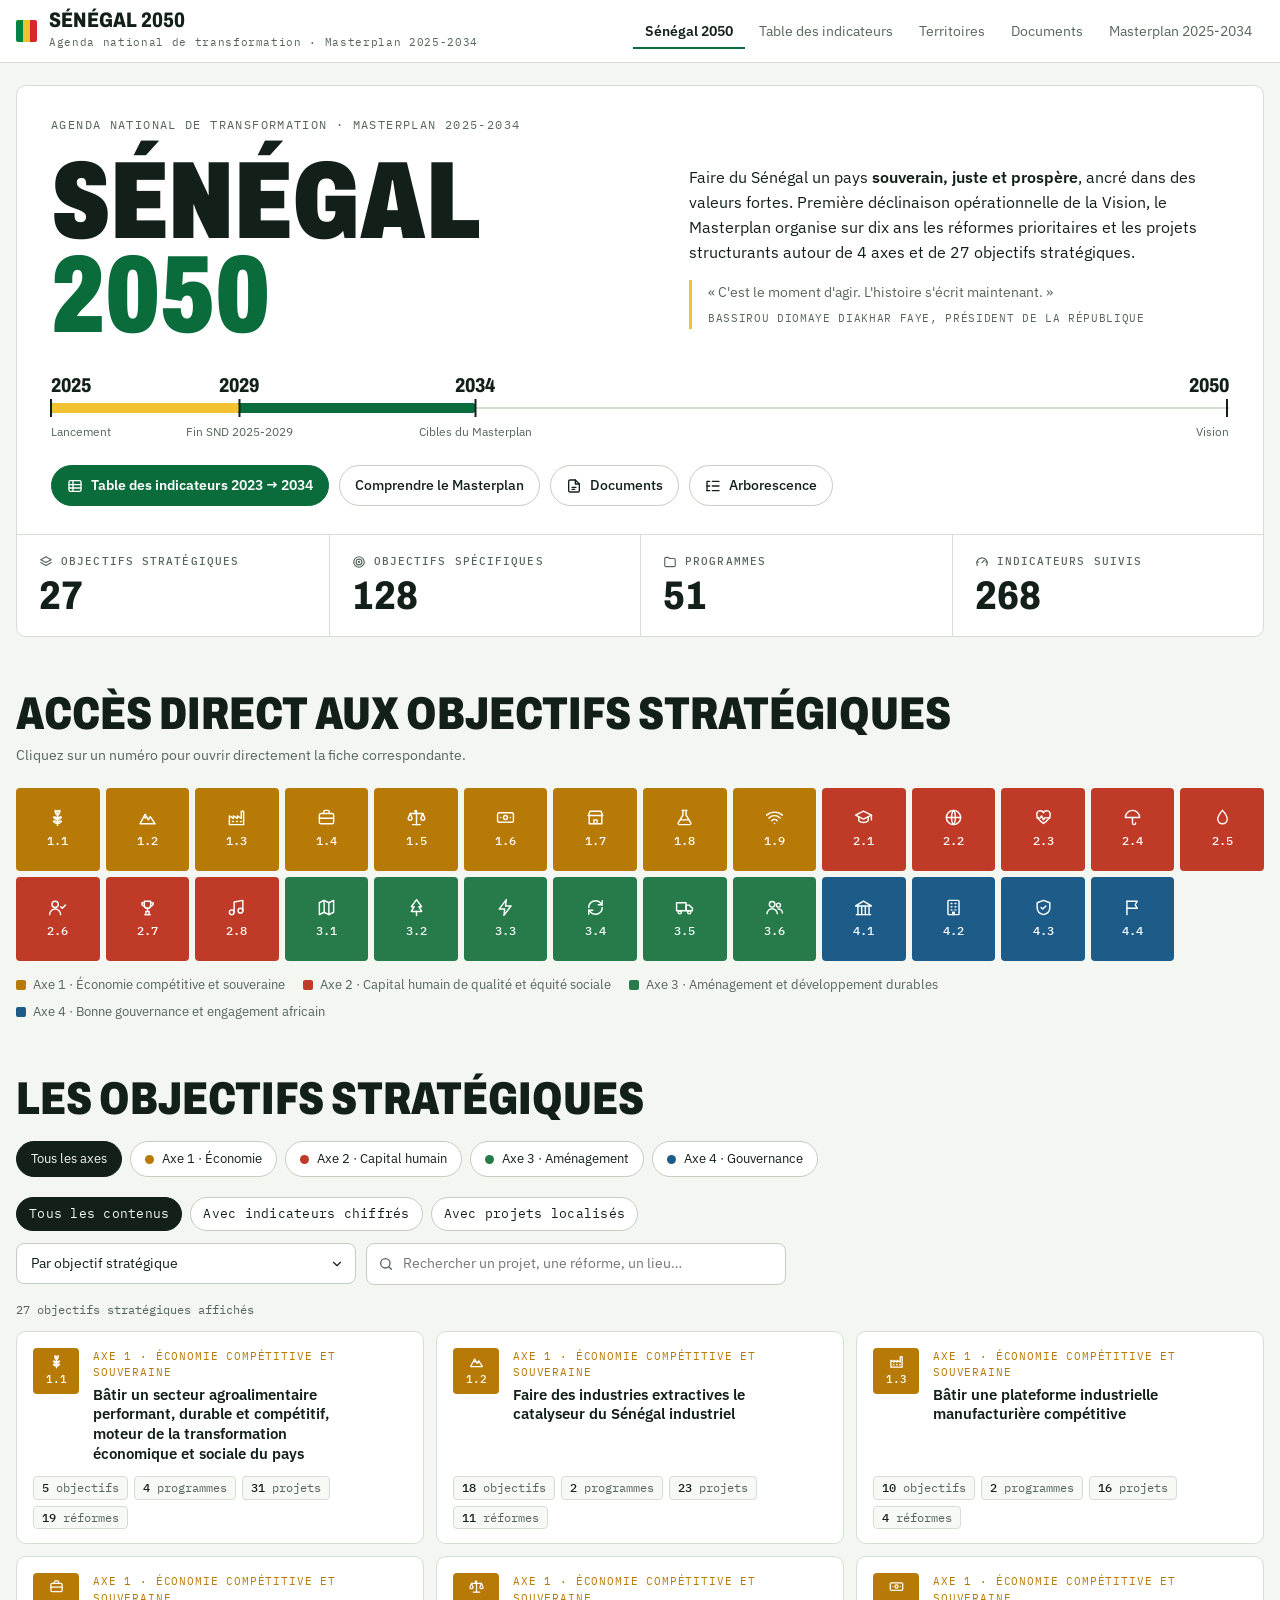
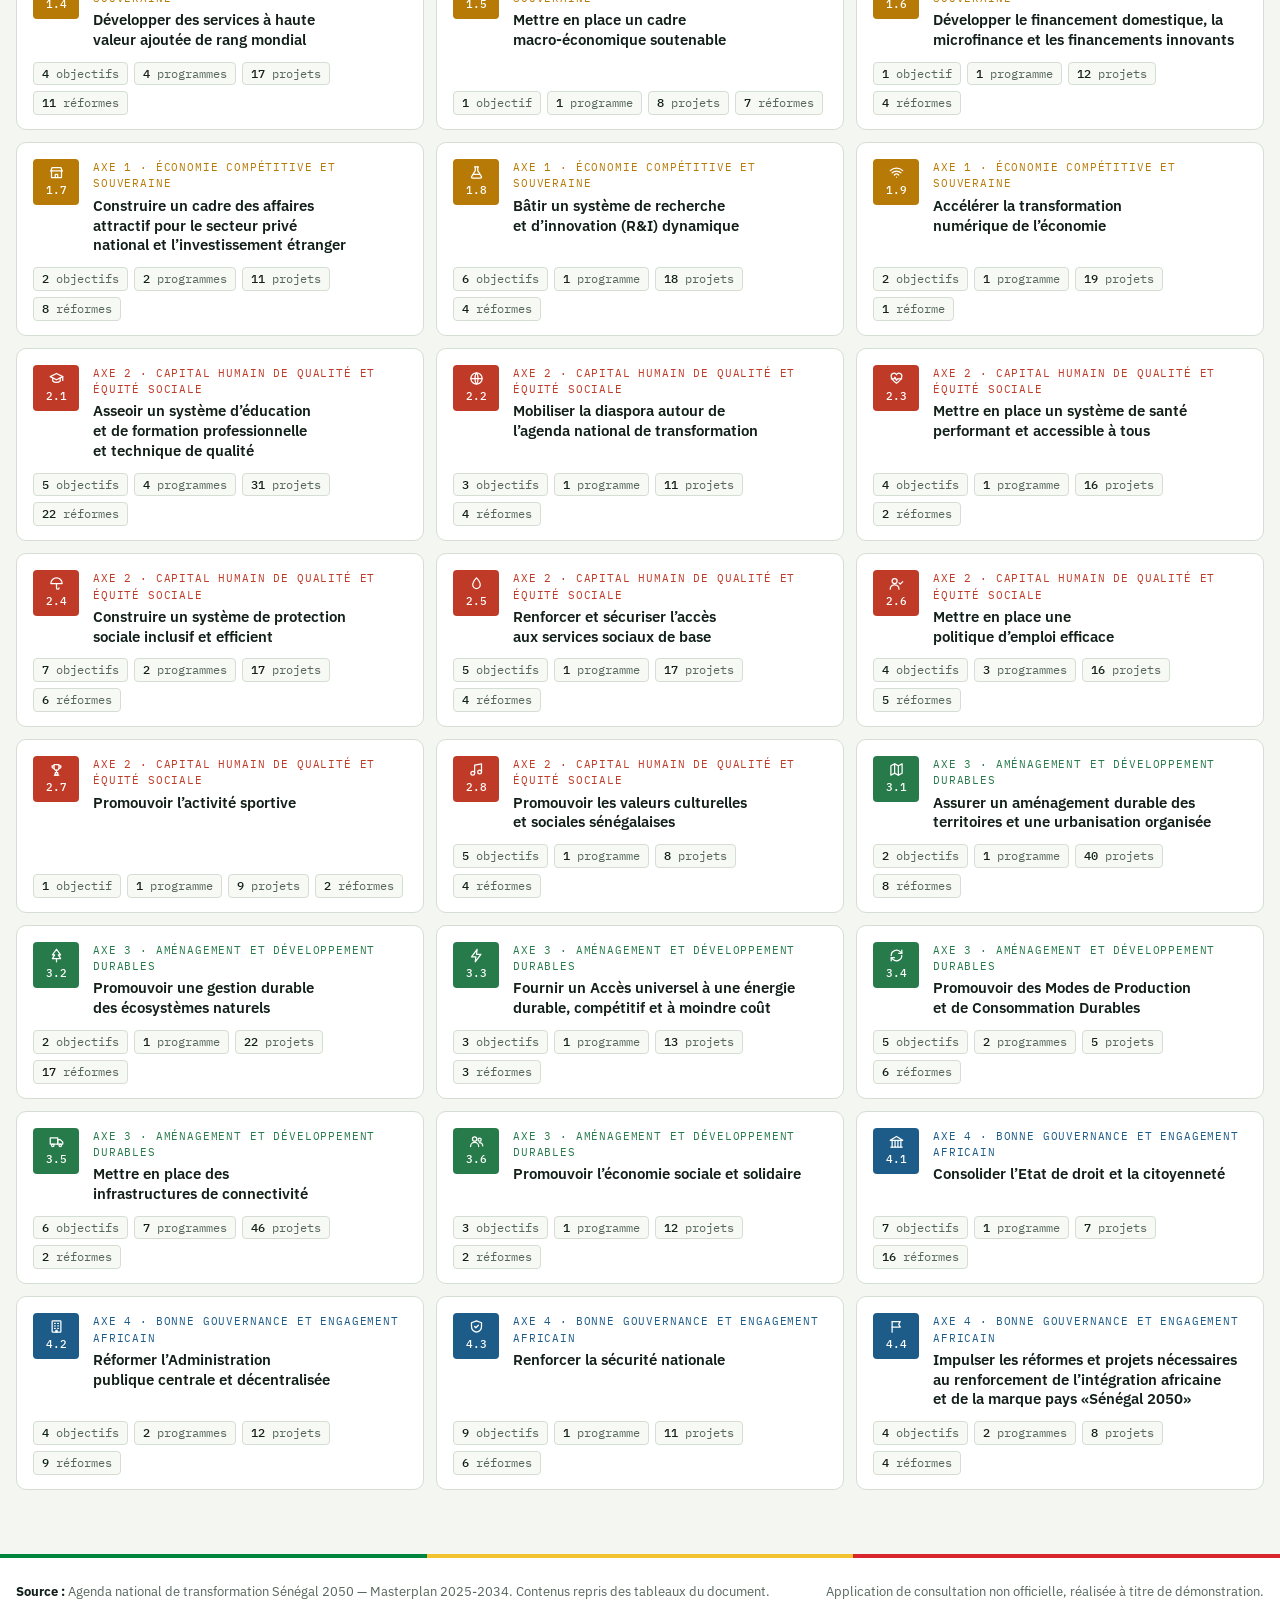
==== commit fc58c407: "Application de la charte graphique Sénégal 2050 Typographies Archivo / IBM Plex, palette drapeau et " ====
--- a/index.html
+++ b/index.html
@@ -8,252 +8,282 @@
 <meta name="claude:viewport-fit-sides" content="cover">
 <link rel="preconnect" href="https://fonts.googleapis.com">
 <link rel="preconnect" href="https://fonts.gstatic.com" crossorigin>
-<link rel="stylesheet" href="https://fonts.googleapis.com/css2?family=Lexend:wght@400;500;600;700&family=Source+Sans+3:ital,wght@0,400;0,500;0,600;0,700;1,400&display=swap">
+<link rel="stylesheet" href="https://fonts.googleapis.com/css2?family=Archivo:wdth,wght@62..125,400..900&family=IBM+Plex+Sans:ital,wght@0,400;0,500;0,600;1,400&family=IBM+Plex+Mono:wght@400;500&display=swap">
 <style>
-/* Layout : calqué sur CAP 28 — en-tête blanc + pastille jaune, carte héros en dégradé jaune→cyan, chiffres clés, grille de tuiles d'accès direct, filtres en pilules, cartes, fiches détaillées par route #os-x-y.
-   Thème clair unique, assumé comme le modèle. */
+/* Charte « Sénégal 2050 » (modèle v1) appliquée à l'ergonomie CAP 28.
+   Couleur : vert baobab + drapeau (vert/or/rouge) ; axes ocre · latérite · vert · bleu Atlantique.
+   Typo : Archivo étroit et gras (titres, chiffres), IBM Plex Sans (texte), IBM Plex Mono (étiquettes, codes, valeurs). */
 :root{
-  color-scheme:light;
-  --bg:#F4F4F2; --surface:#FFFFFF; --ink:#16232B; --muted:#5E6B72; --line:#E2E5E3; --soft:#F7F7F5;
-  --yellow:#FFC800; --yellow-ink:#1F1A00;
-  --ax1:#0A71A0; --ax1-l:#7FB8D2; --ax1-bg:#E3F0F6;
-  --ax2:#B53A60; --ax2-l:#DA9AAE; --ax2-bg:#F7E4EA;
-  --ax3:#86C7AA; --ax3-d:#2F7F5E; --ax3-l:#A9D8C2; --ax3-bg:#E4F3EC;
-  --ax4:#DE7B5D; --ax4-l:#EDB5A3; --ax4-bg:#FBE9E3;
-  --head:"Lexend","Avenir Next","Segoe UI",system-ui,sans-serif;
-  --body:"Source Sans 3","Source Sans Pro","Segoe UI",system-ui,sans-serif;
-  --wrap:1336px;
-}
+  --bg:#F3F6F1; --surface:#FFFFFF; --sunk:#E8EEE6; --soft:#F7F9F5; --ink:#13201A; --muted:#56665C; --line:#D5DED2; --line2:#C3CEC0;
+  --accent:#0A6B3B; --on-accent:#FFFFFF; --flag-g:#00853F; --flag-y:#F2C230; --flag-r:#D9262E;
+  --ax1:#B87A06; --ax1-bg:#F6EBD3; --ax2:#BF3B28; --ax2-bg:#F7DFDA; --ax3:#277A4A; --ax3-bg:#DCEEE2; --ax4:#1D5C88; --ax4-bg:#DCE8F2;
+  --on-axis:#FFFFFF; --mark:#FBE7A8;
+  --display:"Archivo","Arial Narrow",Arial,sans-serif;
+  --body:"IBM Plex Sans",system-ui,-apple-system,"Segoe UI",sans-serif;
+  --mono:"IBM Plex Mono",ui-monospace,Menlo,Consolas,monospace;
+  --wrap:1280px;
+}
+@media (prefers-color-scheme: dark){:root:not([data-theme="light"]){
+  --bg:#0E1511; --surface:#16201A; --sunk:#1C2821; --soft:#19241D; --ink:#E6EDE8; --muted:#97A89D; --line:#2A3830; --line2:#3A4A40;
+  --accent:#4CC38A; --on-accent:#0E1511;
+  --ax1:#E3A83A; --ax1-bg:#2E2613; --ax2:#EA7560; --ax2-bg:#331E1A; --ax3:#5BC086; --ax3-bg:#173024; --ax4:#5EA9DD; --ax4-bg:#16283A;
+  --on-axis:#0E1511; --mark:#5A4A12; color-scheme:dark}}
+:root[data-theme="dark"]{
+  --bg:#0E1511; --surface:#16201A; --sunk:#1C2821; --soft:#19241D; --ink:#E6EDE8; --muted:#97A89D; --line:#2A3830; --line2:#3A4A40;
+  --accent:#4CC38A; --on-accent:#0E1511;
+  --ax1:#E3A83A; --ax1-bg:#2E2613; --ax2:#EA7560; --ax2-bg:#331E1A; --ax3:#5BC086; --ax3-bg:#173024; --ax4:#5EA9DD; --ax4-bg:#16283A;
+  --on-axis:#0E1511; --mark:#5A4A12; color-scheme:dark}
 *{box-sizing:border-box}
 html{scroll-behavior:smooth;scroll-padding-top:84px}
 @media (prefers-reduced-motion:reduce){html{scroll-behavior:auto}*{transition:none!important}}
-body{background:var(--bg);color:var(--ink);font-family:var(--body);font-size:15px;line-height:1.5}
+body{background:var(--bg);color:var(--ink);font-family:var(--body);font-size:15px;line-height:1.55}
 body::before{content:"";position:fixed;inset:0 0 auto;height:env(safe-area-inset-top,0px);z-index:40;background:var(--surface)}
-h1,h2,h3,h4{font-family:var(--head);margin:0;text-wrap:balance;letter-spacing:-.01em}
+h1,h2,h3,h4{font-family:var(--display);margin:0;text-wrap:balance}
 p{margin:0}
 a{color:inherit}
 button,select,input{font:inherit;color:inherit}
-:focus-visible{outline:2px solid var(--ax1);outline-offset:2px}
+:focus-visible{outline:2px solid var(--accent);outline-offset:2px}
 .wrap{max-width:var(--wrap);margin:0 auto;padding-left:max(16px,env(safe-area-inset-left,0px));padding-right:max(16px,env(safe-area-inset-right,0px))}
 .ico{width:16px;height:16px;fill:none;stroke:currentColor;stroke-width:2;stroke-linecap:round;stroke-linejoin:round;flex:none}
-.caps{text-transform:uppercase;letter-spacing:.04em;font-weight:600}
-.num{font-family:var(--head);font-variant-numeric:tabular-nums}
+.caps{font-family:var(--mono);text-transform:uppercase;letter-spacing:.1em;font-weight:500}
+.eyebrow{font-family:var(--mono);font-size:11.5px;letter-spacing:.12em;text-transform:uppercase;color:var(--muted)}
+.tri{height:4px;display:grid;grid-template-columns:1fr 1fr 1fr}
+.tri i{display:block}.tri i:nth-child(1){background:var(--flag-g)}.tri i:nth-child(2){background:var(--flag-y)}.tri i:nth-child(3){background:var(--flag-r)}
 
 /* en-tête */
 .top{position:sticky;top:env(safe-area-inset-top,0px);z-index:30;background:var(--surface);border-bottom:1px solid var(--line)}
-.top .wrap{display:flex;align-items:center;gap:20px;min-height:64px}
+.top .wrap{display:flex;align-items:center;gap:20px;min-height:62px}
 .brand{display:flex;align-items:center;gap:12px;text-decoration:none;min-width:0}
-.logo{width:40px;height:40px;border-radius:50%;background:var(--yellow);display:grid;place-items:center;flex:none}
-.logo .ico{width:22px;height:22px;stroke:var(--yellow-ink)}
-.brand b{display:block;font-family:var(--head);font-weight:500;font-size:19px;line-height:1.1}
-.brand small{display:block;font-size:13px;color:var(--muted);white-space:nowrap}
-.nav{display:flex;gap:4px;margin-left:auto;overflow-x:auto;scrollbar-width:none}
+.flag{display:inline-grid;grid-template-columns:repeat(3,7px);height:22px;border-radius:2px;overflow:hidden;flex:none}
+.flag i{display:block}.flag i:nth-child(1){background:var(--flag-g)}.flag i:nth-child(2){background:var(--flag-y)}.flag i:nth-child(3){background:var(--flag-r)}
+.brand b{display:block;font-family:var(--display);font-weight:800;font-stretch:80%;font-size:21px;line-height:1;text-transform:uppercase;letter-spacing:.01em}
+.brand small{display:block;font-family:var(--mono);font-size:11px;letter-spacing:.06em;color:var(--muted);white-space:nowrap;margin-top:3px}
+.nav{display:flex;gap:2px;margin-left:auto;overflow-x:auto;scrollbar-width:none}
 .nav::-webkit-scrollbar{display:none}
-.nav a{text-decoration:none;font-size:13px;font-weight:500;letter-spacing:.02em;text-transform:uppercase;padding:9px 12px;border-radius:8px;white-space:nowrap;color:#3B4850}
-.nav a:hover{background:var(--soft)}
-.nav a[aria-current="page"]{background:#FFF6D6;color:var(--ink)}
+.nav a{text-decoration:none;font-size:13.5px;padding:8px 12px;border-radius:6px;white-space:nowrap;color:var(--muted)}
+.nav a:hover{background:var(--sunk);color:var(--ink)}
+.nav a[aria-current="page"]{color:var(--ink);font-weight:600;box-shadow:inset 0 -2px 0 var(--accent);border-radius:6px 6px 0 0}
 @media (max-width:900px){.top .wrap{flex-wrap:wrap;gap:6px 16px;padding-block:10px}.nav{margin-left:0;width:100%}}
+@media (max-width:560px){.brand small{white-space:normal}}
 
 /* héros */
-.hero{margin-top:0;border:1px solid var(--line);border-top:0;border-radius:0 0 14px 14px;overflow:hidden;background:var(--surface);box-shadow:0 1px 2px rgba(20,35,43,.05)}
-.hero-band{background:linear-gradient(115deg,#FFF6D2 0%,#FBF8E6 40%,#E2F4F2 100%);padding:34px 40px 40px}
-.hero h1{font-weight:700;font-size:clamp(30px,4.2vw,46px);line-height:1.08}
-.hero-band p{max-width:760px;margin-top:22px;font-size:14.5px;line-height:1.65;color:#3A464D}
-.actions{display:flex;flex-wrap:wrap;gap:12px;margin-top:24px}
-.btn{display:inline-flex;align-items:center;gap:9px;padding:10px 16px;border-radius:6px;border:1px solid #D9DDDB;background:var(--surface);font-size:13px;font-weight:600;letter-spacing:.04em;text-transform:uppercase;text-decoration:none;cursor:pointer;color:var(--ink)}
-.btn:hover{border-color:#9BA6AB}
-.btn.primary{background:var(--yellow);border-color:var(--yellow);color:var(--yellow-ink)}
-.btn.primary:hover{filter:brightness(.97)}
+.hero{margin-top:22px;border:1px solid var(--line);border-radius:10px;overflow:hidden;background:var(--surface)}
+.hero-band{padding:30px 34px 28px;display:grid;grid-template-columns:minmax(0,1.1fr) minmax(0,1fr);gap:20px 44px;align-items:end}
+.hero .kicker{grid-column:1/-1}
+.hero h1{font-weight:900;font-stretch:72%;font-size:clamp(56px,8.6vw,120px);line-height:.86;text-transform:uppercase}
+.hero h1 span{display:block;color:var(--accent)}
+.hero-band .lead{font-size:15.5px;line-height:1.6;max-width:56ch}
+.hero-band .lead strong{font-weight:600}
+.quote{border-left:3px solid var(--flag-y);padding:2px 0 2px 16px;font-size:14px;color:var(--muted);margin-top:16px}
+.quote cite{display:block;margin-top:6px;font-style:normal;font-family:var(--mono);font-size:11px;letter-spacing:.06em;text-transform:uppercase}
+.ruler{grid-column:1/-1;position:relative;height:70px;margin-top:12px}
+.ruler .base{position:absolute;left:0;right:0;top:32px;height:2px;background:var(--line)}
+.ruler .seg{position:absolute;top:28px;height:10px;border-radius:2px}
+.ruler .tick{position:absolute;top:0;transform:translateX(-50%);text-align:center;white-space:nowrap}
+.ruler .tick b{display:block;font-family:var(--display);font-weight:800;font-stretch:80%;font-size:20px;line-height:1}
+.ruler .tick span{display:block;margin-top:28px;font-size:11.5px;color:var(--muted)}
+.ruler .tick::after{content:"";position:absolute;left:50%;top:24px;width:2px;height:18px;background:var(--ink);transform:translateX(-50%)}
+.ruler .tick.first{transform:none;text-align:left}.ruler .tick.first::after{left:0}
+.ruler .tick.last{transform:translateX(-100%);text-align:right}.ruler .tick.last::after{left:auto;right:0}
+.actions{grid-column:1/-1;display:flex;flex-wrap:wrap;gap:10px}
+.btn{display:inline-flex;align-items:center;gap:8px;padding:9px 15px;border-radius:999px;border:1px solid var(--line2);background:var(--surface);font-size:13.5px;font-weight:500;text-decoration:none;cursor:pointer;color:var(--ink)}
+.btn:hover{border-color:var(--ink)}
+.btn.primary{background:var(--accent);border-color:var(--accent);color:var(--on-accent);font-weight:600}
+.btn.primary:hover{filter:brightness(1.06)}
 .stats{display:grid;grid-template-columns:repeat(4,minmax(0,1fr));border-top:1px solid var(--line)}
-.stat{padding:22px 24px 24px}
+.stat{padding:18px 22px 20px}
 .stat+.stat{border-left:1px solid var(--line)}
-.stat .lab{display:flex;align-items:center;gap:8px;font-size:12.5px;color:#4B575E}
-.stat .lab .ico{width:15px;height:15px}
-.stat b{display:block;font-family:var(--head);font-weight:600;font-size:30px;margin-top:8px;line-height:1}
-@media (max-width:760px){.hero-band{padding:26px 20px 28px}.stats{grid-template-columns:1fr 1fr}.stat:nth-child(3){border-left:0}.stat:nth-child(n+3){border-top:1px solid var(--line)}}
+.stat .lab{display:flex;align-items:center;gap:8px;font-size:11px;color:var(--muted)}
+.stat .lab .ico{width:14px;height:14px}
+.stat b{display:block;font-family:var(--display);font-weight:800;font-stretch:85%;font-size:40px;margin-top:6px;line-height:1;font-variant-numeric:tabular-nums}
+@media (max-width:860px){.hero-band{grid-template-columns:1fr;padding:24px 20px}}
+@media (max-width:760px){.stats{grid-template-columns:1fr 1fr}.stat:nth-child(3){border-left:0}.stat:nth-child(n+3){border-top:1px solid var(--line)}}
+@media (max-width:560px){.ruler{height:44px}.ruler .tick span{display:none}.ruler .tick b{font-size:16px}}
 
 /* sections */
-.sec{margin-top:52px}
-.sec h2{font-weight:600;font-size:clamp(22px,2.4vw,27px)}
-.sec .sub{font-size:13px;color:var(--ax1);margin-top:6px}
+.sec{margin-top:56px}
+.sec h2,.page-head h1{font-weight:850;font-stretch:78%;font-size:clamp(30px,4vw,46px);line-height:.95;text-transform:uppercase}
+.sec .sub{font-size:13.5px;color:var(--muted);margin-top:8px}
 
 /* tuiles d'accès direct */
-.tiles{display:grid;grid-template-columns:repeat(14,minmax(0,1fr));gap:8px;margin-top:22px}
-.tile{aspect-ratio:1/1;max-width:100%;border:0;border-radius:4px;display:flex;flex-direction:column;align-items:center;justify-content:center;gap:6px;cursor:pointer;text-decoration:none;color:#fff;background:var(--c);transition:transform .12s,box-shadow .12s;position:relative}
+.tiles{display:grid;grid-template-columns:repeat(14,minmax(0,1fr));gap:6px;margin-top:22px}
+.tile{aspect-ratio:1/1;max-width:100%;border:0;border-radius:4px;display:flex;flex-direction:column;align-items:center;justify-content:center;gap:5px;cursor:pointer;text-decoration:none;color:var(--on-axis);background:var(--c);transition:transform .12s,box-shadow .12s;position:relative}
 .tile .ico{width:19px;height:19px;stroke-width:1.8}
-.tile span{font-family:var(--head);font-weight:600;font-size:12px}
-.tile:hover{transform:translateY(-2px);box-shadow:0 6px 14px rgba(20,35,43,.16)}
-.tile.dark{color:#163A2C}
-.tile[aria-hidden="true"]{visibility:hidden}
-.tile .tip{position:absolute;bottom:calc(100% + 8px);left:50%;transform:translateX(-50%);background:var(--ink);color:#fff;font-family:var(--body);font-weight:500;font-size:12.5px;line-height:1.3;padding:7px 10px;border-radius:6px;width:220px;text-align:left;pointer-events:none;opacity:0;transition:opacity .12s;z-index:5}
+.tile span{font-family:var(--mono);font-weight:500;font-size:12px}
+.tile:hover{transform:translateY(-2px);box-shadow:0 6px 14px rgba(10,30,20,.18)}
+.tile .tip{position:absolute;bottom:calc(100% + 8px);left:50%;transform:translateX(-50%);background:var(--ink);color:var(--bg);font-family:var(--body);font-weight:500;font-size:12.5px;line-height:1.3;padding:7px 10px;border-radius:6px;width:220px;text-align:left;pointer-events:none;opacity:0;transition:opacity .12s;z-index:5}
 .tile:hover .tip,.tile:focus-visible .tip{opacity:1}
+.legend{display:flex;flex-wrap:wrap;gap:8px 18px;margin-top:14px;font-size:12.5px;color:var(--muted)}
+.legend span{display:inline-flex;align-items:center;gap:7px}
+.legend i{width:10px;height:10px;border-radius:2px;background:var(--c)}
 @media (max-width:1100px){.tiles{grid-template-columns:repeat(9,minmax(0,1fr))}}
-@media (max-width:560px){.brand small{white-space:normal;font-size:12px}}
-@media (max-width:700px){.tiles{grid-template-columns:repeat(5,minmax(0,1fr))}.tile .tip{display:none}}
+@media (max-width:700px){.tiles{grid-template-columns:repeat(6,minmax(0,1fr))}.tile .tip{display:none}.tile .ico{width:16px;height:16px}}
 
 /* filtres */
 .pills{display:flex;flex-wrap:wrap;gap:8px;margin-top:20px}
-.pill{border:0;border-radius:999px;padding:8px 16px;font-size:13px;font-weight:600;letter-spacing:.04em;text-transform:uppercase;cursor:pointer;background:var(--pb);color:var(--pc)}
-.pill[aria-pressed="true"]{background:var(--pa);color:var(--pac);box-shadow:inset 0 0 0 2px rgba(0,0,0,.06)}
-.pill.sm{padding:6px 14px;font-weight:500;letter-spacing:.02em}
+.pill{border:1px solid var(--line2);background:var(--surface);color:var(--ink);border-radius:999px;padding:7px 14px;font-size:13px;cursor:pointer;display:inline-flex;align-items:center;gap:8px}
+.pill.hasdot::before{content:"";width:9px;height:9px;border-radius:50%;background:var(--pa)}
+.pill:hover{border-color:var(--ink)}
+.pill[aria-pressed="true"]{background:var(--ink);color:var(--bg);border-color:var(--ink)}
+.pill.sm{font-size:12.5px;padding:6px 12px;font-family:var(--mono);letter-spacing:.02em}
 .selects{display:flex;flex-wrap:wrap;gap:10px;margin-top:12px;align-items:center}
 .sel{position:relative}
-.sel select{appearance:none;-webkit-appearance:none;border:1px solid #D9DDDB;background:var(--surface);border-radius:8px;padding:8px 36px 8px 18px;font-size:13px;font-weight:500;letter-spacing:.04em;text-transform:uppercase;cursor:pointer;max-width:340px;color:var(--ink)}
+.sel select{appearance:none;-webkit-appearance:none;border:1px solid var(--line2);background:var(--surface);border-radius:8px;padding:9px 36px 9px 14px;font-size:13.5px;cursor:pointer;max-width:340px;color:var(--ink)}
 .sel .ico{position:absolute;right:12px;top:50%;transform:translateY(-50%);pointer-events:none;width:14px;height:14px}
 .searchbox{position:relative;flex:1 1 260px;max-width:420px}
-.searchbox input{width:100%;border:1px solid #D9DDDB;border-radius:8px;background:var(--surface);padding:8px 14px 8px 36px;font-size:14px;color:var(--ink)}
+.searchbox input{width:100%;border:1px solid var(--line2);border-radius:8px;background:var(--surface);padding:9px 14px 9px 36px;font-size:14px;color:var(--ink)}
 .searchbox .ico{position:absolute;left:12px;top:50%;transform:translateY(-50%);color:var(--muted)}
-.resultcount{font-size:13px;color:var(--muted);margin-top:16px}
-
-/* cartes politiques */
-.cards{display:grid;grid-template-columns:repeat(3,minmax(0,1fr));gap:14px;margin-top:14px}
-.card{background:var(--surface);border:1px solid var(--line);border-radius:10px;padding:18px 18px 16px;display:flex;flex-direction:column;gap:12px;text-decoration:none;min-width:0;transition:box-shadow .12s,border-color .12s}
-.card:hover{border-color:var(--c);box-shadow:0 4px 14px rgba(20,35,43,.08)}
+.resultcount{font-family:var(--mono);font-size:12px;color:var(--muted);margin-top:16px}
+
+/* cartes */
+.cards{display:grid;grid-template-columns:repeat(3,minmax(0,1fr));gap:12px;margin-top:12px}
+.card{background:var(--surface);border:1px solid var(--line);border-radius:10px;padding:16px 16px 14px;display:flex;flex-direction:column;gap:12px;text-decoration:none;min-width:0;transition:box-shadow .12s,border-color .12s}
+.card:hover{border-color:var(--c);box-shadow:inset 3px 0 0 var(--c)}
 .card-top{display:flex;gap:14px;align-items:flex-start}
-.badge{width:46px;height:46px;border-radius:4px;background:var(--c);color:#fff;display:flex;flex-direction:column;align-items:center;justify-content:center;gap:2px;flex:none}
-.badge.dark{color:#163A2C}
+.badge{width:46px;height:46px;border-radius:4px;background:var(--c);color:var(--on-axis);display:flex;flex-direction:column;align-items:center;justify-content:center;gap:2px;flex:none}
 .badge .ico{width:15px;height:15px}
-.badge span{font-family:var(--head);font-weight:600;font-size:11px}
-.card .hz{font-size:11.5px;font-weight:600;letter-spacing:.05em;text-transform:uppercase;color:var(--ct)}
-.card h3{font-weight:500;font-size:16px;line-height:1.3;margin-top:3px}
+.badge span{font-family:var(--mono);font-weight:500;font-size:11px}
+.card .hz{font-family:var(--mono);font-size:10.5px;letter-spacing:.08em;text-transform:uppercase;color:var(--ct)}
+.card h3{font-family:var(--body);font-weight:600;font-size:15px;line-height:1.32;margin-top:4px}
 .card .meta{display:flex;flex-wrap:wrap;gap:6px;margin-top:auto}
-.tag{font-size:12px;background:var(--soft);border:1px solid var(--line);border-radius:999px;padding:3px 10px;color:#4B575E}
-.tag b{font-weight:600;color:var(--ink)}
-.card mark,.fiche mark,.tbl mark{background:#FFE987;color:inherit;border-radius:2px;padding:0 1px}
-.card .hits{font-size:12.5px;color:var(--ct);font-weight:600}
+.tag{font-family:var(--mono);font-size:11.5px;background:var(--soft);border:1px solid var(--line);border-radius:4px;padding:2px 8px;color:var(--muted);white-space:nowrap}
+.tag b{font-weight:500;color:var(--ink)}
+mark{background:var(--mark);color:inherit;border-radius:2px;padding:0 1px}
+.card .hits{font-family:var(--mono);font-size:12px;color:var(--ct)}
 @media (max-width:1000px){.cards{grid-template-columns:repeat(2,minmax(0,1fr))}}
 @media (max-width:640px){.cards{grid-template-columns:1fr}}
-.empty{background:var(--surface);border:1px dashed #CDD3D0;border-radius:10px;padding:28px;color:var(--muted);text-align:center;margin-top:14px}
+.empty{background:var(--surface);border:1px dashed var(--line2);border-radius:10px;padding:26px;color:var(--muted);text-align:center;margin-top:14px}
 
 /* fiche */
-.crumbs{display:flex;flex-wrap:wrap;align-items:center;gap:8px;font-size:13px;color:var(--muted);margin-top:26px}
-.crumbs a{text-decoration:none;color:var(--ax1);font-weight:600}
-.fiche{background:var(--surface);border:1px solid var(--line);border-radius:14px;overflow:hidden;margin-top:14px}
-.fiche-band{padding:30px 36px;display:grid;grid-template-columns:auto minmax(0,1fr);gap:24px;align-items:start;background:var(--cbg)}
+.crumbs{display:flex;flex-wrap:wrap;align-items:center;gap:8px;font-family:var(--mono);font-size:12px;color:var(--muted);margin-top:24px}
+.crumbs a{text-decoration:none;color:var(--accent)}
+.fiche{background:var(--surface);border:1px solid var(--line);border-radius:10px;overflow:hidden;margin-top:12px}
+.fiche-band{padding:28px 32px;display:grid;grid-template-columns:auto minmax(0,1fr);gap:24px;align-items:start;background:var(--cbg)}
 .fiche-band .badge{width:84px;height:84px;border-radius:6px}
 .fiche-band .badge .ico{width:28px;height:28px}
-.fiche-band .badge span{font-size:17px}
-.fiche-band .hz{font-size:12.5px;font-weight:600;letter-spacing:.05em;text-transform:uppercase;color:var(--ct)}
-.fiche-band h1{font-weight:600;font-size:clamp(22px,3vw,32px);line-height:1.15;margin-top:6px}
-.fiche-band p{margin-top:12px;font-size:15px;line-height:1.6;max-width:820px;color:#33424A}
+.fiche-band .badge span{font-size:16px}
+.fiche-band .hz{font-family:var(--mono);font-size:11.5px;letter-spacing:.1em;text-transform:uppercase;color:var(--ct)}
+.fiche-band h1{font-weight:800;font-stretch:85%;font-size:clamp(24px,3.2vw,36px);line-height:1.06;margin-top:8px}
+.fiche-band p{margin-top:12px;font-size:15px;line-height:1.6;max-width:80ch}
 .fiche-stats{display:grid;grid-template-columns:repeat(4,minmax(0,1fr));border-top:1px solid var(--line);border-bottom:1px solid var(--line)}
-.fiche-stats div{padding:16px 22px}
+.fiche-stats div{padding:14px 22px}
 .fiche-stats div+div{border-left:1px solid var(--line)}
-.fiche-stats span{font-size:12px;color:#4B575E;text-transform:uppercase;letter-spacing:.04em;font-weight:600}
-.fiche-stats b{display:block;font-family:var(--head);font-size:24px;font-weight:600;margin-top:4px}
+.fiche-stats span{font-family:var(--mono);font-size:10.5px;color:var(--muted);text-transform:uppercase;letter-spacing:.1em}
+.fiche-stats b{display:block;font-family:var(--display);font-stretch:85%;font-size:30px;font-weight:800;margin-top:2px;line-height:1.05}
 @media (max-width:700px){.fiche-band{grid-template-columns:1fr;padding:22px 20px}.fiche-stats{grid-template-columns:1fr 1fr}.fiche-stats div:nth-child(3){border-left:0}.fiche-stats div:nth-child(n+3){border-top:1px solid var(--line)}}
-.fiche-body{padding:8px 36px 34px}
+.fiche-body{padding:6px 32px 32px}
 @media (max-width:700px){.fiche-body{padding:4px 20px 24px}}
 .fsec{margin-top:30px}
-.fsec h2{font-weight:600;font-size:19px;display:flex;align-items:center;gap:10px}
+.fsec h2{font-weight:800;font-stretch:80%;font-size:22px;text-transform:uppercase;display:flex;align-items:center;gap:10px}
 .fsec h2 .ico{width:19px;height:19px;color:var(--ct)}
 .fsec .lead{font-size:13.5px;color:var(--muted);margin-top:4px}
-.objs{display:grid;grid-template-columns:repeat(2,minmax(0,1fr));gap:12px;margin-top:14px}
-.obj{border:1px solid var(--line);border-radius:10px;padding:16px 18px;background:var(--soft);min-width:0}
-.obj .n{display:inline-block;font-family:var(--head);font-size:12px;font-weight:600;background:var(--c);color:var(--on);border-radius:4px;padding:2px 8px}
-.obj h3{font-weight:500;font-size:15px;line-height:1.35;margin-top:8px}
-.obj ul{margin:10px 0 0;padding:0;list-style:none;display:grid;gap:6px}
-.obj li{font-size:13.5px;line-height:1.45;color:#3E4B52;padding-left:18px;position:relative}
-.obj li::before{content:"";position:absolute;left:2px;top:.55em;width:7px;height:7px;border-radius:50%;border:2px solid var(--c)}
+.objs{display:grid;grid-template-columns:repeat(2,minmax(0,1fr));gap:10px;margin-top:14px;align-items:start}
+.obj{border:1px solid var(--line);border-radius:8px;padding:15px 16px;background:var(--soft);min-width:0}
+.obj .n{font-family:var(--mono);font-size:12px;color:var(--ct)}
+.obj h3{font-family:var(--body);font-weight:600;font-size:14.5px;line-height:1.35;margin-top:4px}
+.obj ul{margin:8px 0 0;padding:0;list-style:none;display:grid;gap:5px}
+.obj li{font-size:13.5px;line-height:1.45;color:var(--muted);padding-left:18px;position:relative}
+.obj li::before{content:"→";position:absolute;left:0;color:var(--ct)}
 @media (max-width:800px){.objs{grid-template-columns:1fr}}
-.prog{border:1px solid var(--line);border-radius:10px;margin-top:12px;overflow:hidden;background:var(--surface)}
-.prog>summary{list-style:none;cursor:pointer;padding:15px 18px;display:grid;grid-template-columns:minmax(0,1fr) auto;gap:14px;align-items:center}
+.prog{border:1px solid var(--line);border-radius:8px;margin-top:12px;overflow:hidden;background:var(--surface)}
+.prog>summary{list-style:none;cursor:pointer;padding:14px 16px;display:grid;grid-template-columns:minmax(0,1fr) auto;gap:14px;align-items:center}
 .prog>summary::-webkit-details-marker{display:none}
-.prog .dom{font-size:11.5px;font-weight:700;letter-spacing:.06em;text-transform:uppercase;color:var(--ct)}
-.prog .pt{font-family:var(--head);font-weight:500;font-size:15px;line-height:1.35;margin-top:2px}
-.prog .pt span{display:block;font-family:var(--body);font-size:13.5px;color:var(--muted);font-weight:400}
-.prog .cnt{display:flex;gap:6px;align-items:center}
+.prog .dom{font-family:var(--mono);font-size:11px;letter-spacing:.08em;text-transform:uppercase;color:var(--ct)}
+.prog .pt{font-weight:600;font-size:15px;line-height:1.35;margin-top:3px;font-family:var(--body)}
+.prog .pt span{display:block;font-size:13.5px;color:var(--muted);font-weight:400}
+.prog .cnt{display:flex;gap:6px;align-items:center;flex-wrap:wrap;justify-content:flex-end}
 .prog .chev{transition:transform .15s}
 .prog[open] .chev{transform:rotate(180deg)}
-.prog-body{display:grid;grid-template-columns:minmax(0,1.5fr) minmax(0,1fr);border-top:1px solid var(--line)}
-.col{padding:16px 18px;min-width:0}
-.col+.col{border-left:1px solid var(--line);background:var(--soft)}
-.col h4{font-family:var(--body);font-size:12px;font-weight:700;letter-spacing:.06em;text-transform:uppercase;color:#4B575E;margin-bottom:10px}
-.col ul{margin:0;padding:0;list-style:none;display:grid;gap:7px}
-.col li{font-size:14px;line-height:1.4;padding-left:16px;position:relative}
-.col li::before{content:"";position:absolute;left:0;top:.6em;width:7px;height:7px;border-radius:2px;background:var(--c)}
-.col.ref li::before{background:none;border:2px solid #8A969C;border-radius:50%;width:8px;height:8px;top:.5em}
+.prog-body{display:grid;grid-template-columns:minmax(0,1.4fr) minmax(0,1fr);border-top:1px solid var(--line)}
+.col{padding:14px 16px;min-width:0}
+.col+.col{border-left:1px solid var(--line);background:var(--sunk)}
+.col h4{font-family:var(--mono);font-size:11px;font-weight:500;letter-spacing:.1em;text-transform:uppercase;color:var(--muted);margin-bottom:9px}
+.col ul{margin:0;padding:0;list-style:none;display:grid;gap:6px}
+.col li{font-size:13.8px;line-height:1.42;padding-left:14px;position:relative}
+.col li::before{content:"";position:absolute;left:0;top:.62em;width:6px;height:2px;background:var(--c)}
+.col.ref li::before{width:5px;height:5px;border-radius:1px;top:.5em;background:var(--muted)}
 @media (max-width:760px){.prog-body{grid-template-columns:1fr}.col+.col{border-left:0;border-top:1px solid var(--line)}}
-.tbl-wrap{overflow-x:auto;margin-top:12px;border:1px solid var(--line);border-radius:10px;background:var(--surface)}
+.tbl-wrap{overflow-x:auto;margin-top:12px;border:1px solid var(--line);border-radius:8px;background:var(--surface)}
 table.tbl{width:100%;border-collapse:collapse;font-size:14px;min-width:560px}
-.tbl th{background:var(--soft);text-align:left;font-size:12px;font-weight:700;letter-spacing:.05em;text-transform:uppercase;color:#4B575E;padding:11px 14px;border-bottom:1px solid var(--line)}
-.tbl td{padding:11px 14px;border-bottom:1px solid var(--line);vertical-align:top}
+.tbl th{background:var(--soft);text-align:left;font-family:var(--mono);font-size:11px;font-weight:500;letter-spacing:.08em;text-transform:uppercase;color:var(--muted);padding:10px 14px;border-bottom:1px solid var(--line)}
+.tbl td{padding:10px 14px;border-bottom:1px dashed var(--line);vertical-align:top}
 .tbl tr:last-child td{border-bottom:0}
-.tbl .v{text-align:right;white-space:nowrap;font-variant-numeric:tabular-nums}
+.tbl .v{text-align:right;white-space:nowrap;font-family:var(--mono);font-size:13px;font-variant-numeric:tabular-nums}
 .tbl th.v{text-align:right}
-.tbl .to{font-weight:700;color:var(--ct,var(--ink))}
+.tbl .to{font-weight:500;color:var(--ct,var(--accent))}
 .tbl .os{white-space:nowrap}
-.tbl .os a{display:inline-flex;align-items:center;gap:6px;text-decoration:none;font-family:var(--head);font-size:12px;font-weight:600;color:#fff;background:var(--c);border-radius:4px;padding:2px 8px}
-.tbl .os a.dark{color:#163A2C}
-.pager{display:flex;justify-content:space-between;gap:12px;flex-wrap:wrap;margin-top:22px}
-.pager a{display:flex;flex-direction:column;gap:2px;text-decoration:none;border:1px solid var(--line);background:var(--surface);border-radius:10px;padding:12px 16px;max-width:48%;min-width:0}
-.pager a span{font-size:12px;color:var(--muted);text-transform:uppercase;letter-spacing:.05em;font-weight:600}
-.pager a b{font-family:var(--head);font-weight:500;font-size:14px;line-height:1.3}
+.tbl .os a{display:inline-flex;text-decoration:none;font-family:var(--mono);font-size:11.5px;color:var(--on-axis);background:var(--c);border-radius:3px;padding:2px 7px}
+.pager{display:flex;justify-content:space-between;gap:12px;flex-wrap:wrap;margin-top:20px}
+.pager a{display:flex;flex-direction:column;gap:2px;text-decoration:none;border:1px solid var(--line);background:var(--surface);border-radius:8px;padding:12px 16px;max-width:48%;min-width:0}
+.pager a:hover{border-color:var(--ink)}
+.pager a span{font-family:var(--mono);font-size:11px;color:var(--muted);text-transform:uppercase;letter-spacing:.08em}
+.pager a b{font-weight:600;font-size:14px;line-height:1.3}
 .pager a.next{margin-left:auto;text-align:right}
 @media (max-width:600px){.pager a{max-width:100%;width:100%}}
 
 /* pages secondaires */
 .page-head{margin-top:30px}
-.page-head h1{font-weight:700;font-size:clamp(26px,3.6vw,38px)}
-.page-head p{margin-top:10px;color:#3A464D;max-width:820px;line-height:1.6}
-.panel{background:var(--surface);border:1px solid var(--line);border-radius:12px;padding:24px;min-width:0}
+.page-head p{margin-top:12px;color:var(--muted);max-width:75ch;line-height:1.6}
+.panel{background:var(--surface);border:1px solid var(--line);border-radius:10px;padding:22px;min-width:0}
+.panel h3{font-family:var(--body)}
 .grid2{display:grid;grid-template-columns:repeat(2,minmax(0,1fr));gap:16px;margin-top:20px}
 @media (max-width:860px){.grid2{grid-template-columns:1fr}}
-.chain{display:grid;grid-template-columns:repeat(5,minmax(0,1fr));gap:12px;margin:20px 0 0;padding:0;list-style:none}
-.chain li{background:var(--surface);border:1px solid var(--line);border-radius:10px;padding:18px;border-top:4px solid var(--yellow)}
-.chain b{font-family:var(--head);font-weight:600;font-size:24px;display:block}
-.chain h3{font-size:14.5px;font-weight:600;margin-top:6px}
-.chain p{font-size:13.5px;color:var(--muted);margin-top:6px}
-@media (max-width:900px){.chain{grid-template-columns:1fr 1fr}}
+.chain{display:grid;grid-template-columns:repeat(5,minmax(0,1fr));gap:0;margin:22px 0 0;padding:0;list-style:none}
+.chain li{padding:16px 18px 18px;border-top:3px solid var(--ink)}
+.chain li+li{border-left:1px solid var(--line)}
+.chain b{font-family:var(--display);font-weight:800;font-stretch:80%;font-size:30px;display:block;line-height:1}
+.chain h3{font-family:var(--body);font-size:14px;font-weight:600;margin-top:8px}
+.chain p{font-size:13px;color:var(--muted);margin-top:5px}
+@media (max-width:900px){.chain{grid-template-columns:1fr 1fr}.chain li+li{border-left:0}}
 @media (max-width:480px){.chain{grid-template-columns:1fr}}
-.axe-card{border-radius:12px;overflow:hidden;border:1px solid var(--line);background:var(--surface);display:flex;flex-direction:column}
-.axe-card .hd{background:var(--c);color:#fff;padding:18px 22px}
-.axe-card .hd.dark{color:#163A2C}
-.axe-card .hd small{font-size:12px;font-weight:700;letter-spacing:.06em;text-transform:uppercase;opacity:.9}
-.axe-card .hd h3{font-weight:600;font-size:20px;margin-top:4px}
-.axe-card .bd{padding:18px 22px 22px;display:grid;gap:14px}
-.axe-card .defi{font-size:14px;color:#3E4B52}
-.imp{display:grid}
-.imp div{display:grid;grid-template-columns:minmax(0,1fr) auto;gap:12px;padding:8px 0;border-bottom:1px solid var(--line);font-size:14px}
-.imp .v{font-weight:700;white-space:nowrap;font-variant-numeric:tabular-nums}
-.imp .v em{font-style:normal;font-weight:400;color:var(--muted)}
-.bars{display:grid;grid-template-columns:repeat(3,1fr);gap:10px;align-items:end;height:120px;border-bottom:1px solid var(--line);margin-top:24px}
-.bars div{position:relative;background:#CFE4EE;border-radius:4px 4px 0 0}
-.bars div.last{background:var(--ax1)}
-.bars b{position:absolute;bottom:100%;left:0;right:0;text-align:center;font-size:12.5px;font-weight:600;padding-bottom:3px;white-space:nowrap}
-.bars-x{display:grid;grid-template-columns:repeat(3,1fr);gap:10px;text-align:center;font-size:12px;color:var(--muted);margin-top:4px}
-.mult{display:grid;grid-template-columns:1fr 1fr;gap:22px 24px;margin-top:8px}
-.mult h4{font-family:var(--body);font-size:13.5px;font-weight:600;color:#3E4B52}
-.src{font-size:12px;color:var(--muted);margin-top:14px}
-.tree{margin-top:20px;display:grid;gap:12px}
-.tree details{background:var(--surface);border:1px solid var(--line);border-radius:10px}
-.tree summary{cursor:pointer;padding:14px 18px;font-family:var(--head);font-weight:600;display:flex;align-items:center;gap:12px;list-style:none}
+.axe-card{border-radius:10px;border:1px solid var(--line);background:var(--surface);display:flex;flex-direction:column;padding:22px 24px;gap:14px}
+.axe-card .hd{display:flex;gap:14px;align-items:baseline}
+.axe-card .hd .n{font-family:var(--display);font-weight:900;font-stretch:70%;font-size:60px;line-height:.8;color:var(--c)}
+.axe-card .hd small{display:block;font-family:var(--mono);font-size:11px;letter-spacing:.08em;text-transform:uppercase;color:var(--muted)}
+.axe-card .hd h3{font-weight:800;font-stretch:85%;font-size:23px;line-height:1.05;margin-top:3px}
+.axe-card .bd{display:grid;gap:14px}
+.axe-card .defi{font-size:14px;color:var(--muted)}
+.imp{display:grid;border-top:1px solid var(--line)}
+.imp div{display:grid;grid-template-columns:minmax(0,1fr) auto;gap:12px;padding:8px 0;border-bottom:1px dashed var(--line);font-size:13.8px}
+.imp .v{font-family:var(--mono);font-size:12.5px;white-space:nowrap;color:var(--ct,var(--ink));font-variant-numeric:tabular-nums}
+.imp .v em{font-style:normal;color:var(--muted)}
+.bars{display:grid;grid-template-columns:repeat(3,1fr);gap:8px;align-items:end;height:110px;border-bottom:1px solid var(--line);margin-top:22px}
+.bars div{position:relative;background:var(--ax3-bg);border-radius:3px 3px 0 0}
+.bars div.last{background:var(--accent)}
+.bars b{position:absolute;bottom:100%;left:0;right:0;text-align:center;font-family:var(--mono);font-size:11.5px;font-weight:500;padding-bottom:3px;white-space:nowrap}
+.bars-x{display:grid;grid-template-columns:repeat(3,1fr);gap:8px;text-align:center;font-family:var(--mono);font-size:11px;color:var(--muted);margin-top:4px}
+.mult{display:grid;grid-template-columns:1fr 1fr;gap:20px 22px;margin-top:8px}
+.mult h4{font-family:var(--body);font-size:12.5px;font-weight:500;color:var(--muted)}
+.src{font-size:11.5px;color:var(--muted);margin-top:14px}
+.tree{margin-top:20px;display:grid;gap:10px}
+.tree details{background:var(--surface);border:1px solid var(--line);border-radius:8px}
+.tree summary{cursor:pointer;padding:13px 16px;font-family:var(--display);font-weight:800;font-stretch:85%;font-size:17px;display:flex;align-items:center;gap:12px;list-style:none}
 .tree summary::-webkit-details-marker{display:none}
-.tree .lvl2{padding:0 18px 14px 18px;display:grid;gap:6px}
+.tree .lvl2{padding:0 16px 14px;display:grid;gap:6px}
 .tree .lvl2 details{border:0;border-left:3px solid var(--c);border-radius:0;background:var(--soft)}
-.tree .lvl2 summary{font-weight:500;font-size:14.5px;padding:10px 14px}
+.tree .lvl2 summary{font-family:var(--body);font-weight:500;font-size:14.5px;padding:10px 14px}
 .tree .lvl3{padding:0 14px 12px 30px;margin:0;font-size:14px;display:grid;gap:4px}
-.tree .lvl3 li{color:#3E4B52}
-.tree .lvl3 a{color:var(--ax1);font-weight:600;font-size:13px}
+.tree .lvl3 li{color:var(--muted)}
+.tree .lvl3 a{color:var(--accent);font-weight:600;font-size:13px}
 .dot{width:12px;height:12px;border-radius:3px;background:var(--c);flex:none}
 
 /* territoires */
 .carto{display:grid;grid-template-columns:repeat(5,minmax(70px,1fr));grid-template-rows:repeat(5,78px);gap:6px;min-width:390px}
-.rt{border:1px solid var(--line);border-radius:6px;padding:7px 8px;cursor:pointer;display:flex;flex-direction:column;justify-content:space-between;text-align:left;font-size:12.5px;line-height:1.15;background:var(--surface)}
-.rt b{font-family:var(--head);font-weight:600;font-size:22px;line-height:1}
-.rt[aria-pressed="true"]{outline:3px solid var(--yellow);outline-offset:1px}
-.sea{border-radius:6px;display:flex;align-items:flex-end;padding:8px;font-size:11px;font-weight:600;letter-spacing:.08em;text-transform:uppercase;color:var(--ax1);background:repeating-linear-gradient(135deg,var(--ax1-bg) 0 6px,transparent 6px 12px)}
-.gambia{align-self:center;height:14px;border-radius:7px;background:#E6E9E7;font-size:9.5px;font-weight:700;letter-spacing:.08em;color:var(--muted);display:flex;align-items:center;justify-content:center}
+.rt{border:1px solid var(--line);border-radius:6px;padding:7px 8px;cursor:pointer;display:flex;flex-direction:column;justify-content:space-between;text-align:left;font-size:12px;line-height:1.15;background:var(--surface)}
+.rt b{font-family:var(--display);font-weight:800;font-stretch:85%;font-size:24px;line-height:1}
+.rt[aria-pressed="true"]{outline:2px solid var(--ink);outline-offset:1px}
+.sea{border-radius:6px;display:flex;align-items:flex-end;padding:8px;font-family:var(--mono);font-size:10.5px;letter-spacing:.1em;text-transform:uppercase;color:var(--ax4);background:repeating-linear-gradient(135deg,var(--ax4-bg) 0 6px,transparent 6px 12px)}
+.gambia{align-self:center;height:14px;border-radius:7px;background:var(--sunk);font-family:var(--mono);font-size:9.5px;letter-spacing:.08em;color:var(--muted);display:flex;align-items:center;justify-content:center}
 .poles{display:grid;grid-template-columns:repeat(4,minmax(0,1fr));gap:8px;margin-top:14px}
-.pole{border:1px solid var(--line);border-radius:8px;padding:10px 12px;background:var(--soft);font-family:var(--head);font-weight:500;font-size:14.5px}
+.pole{border:1px solid var(--line);border-radius:8px;padding:10px 12px;background:var(--soft);font-family:var(--display);font-weight:800;font-stretch:85%;font-size:16px}
 @media (max-width:700px){.poles{grid-template-columns:1fr 1fr}}
 .loclist{display:grid;gap:8px;max-height:640px;overflow-y:auto;padding-right:4px}
 .loc{display:grid;grid-template-columns:auto minmax(0,1fr);gap:4px 12px;padding:12px 14px;border:1px solid var(--line);border-radius:8px;background:var(--surface)}
-.loc .rg{grid-column:2;font-size:12px;color:var(--muted);font-weight:600;letter-spacing:.03em;text-transform:uppercase}
+.loc .rg{grid-column:2;font-family:var(--mono);font-size:11px;color:var(--muted)}
 .loc p{font-size:14px;line-height:1.4}
 
-footer{margin-top:64px;border-top:1px solid var(--line);background:var(--surface);padding-block:26px 34px;font-size:13px;color:var(--muted)}
-footer .wrap{display:flex;flex-wrap:wrap;gap:12px 30px;justify-content:space-between}
+footer{margin-top:64px;background:var(--surface);font-size:13px;color:var(--muted)}
+footer .wrap{display:flex;flex-wrap:wrap;gap:12px 30px;justify-content:space-between;padding-block:24px 32px}
 footer strong{color:var(--ink)}
 </style>
 
@@ -261,7 +291,7 @@
 <body>
 <header class="top">
   <div class="wrap">
-    <a class="brand" href="#accueil"><span class="logo"><svg class="ico" viewBox="0 0 24 24"><circle cx="12" cy="12" r="9"/><path d="m15.5 8.5-2 5-5 2 2-5z"/></svg></span><span><b>Sénégal 2050</b><small>Agenda national de transformation — Masterplan 2025-2034</small></span></a>
+    <a class="brand" href="#accueil"><span class="flag" aria-hidden="true"><i></i><i></i><i></i></span><span><b>Sénégal 2050</b><small>Agenda national de transformation · Masterplan 2025-2034</small></span></a>
     <nav class="nav" aria-label="Navigation principale">
       <a href="#accueil" data-r="accueil">Sénégal 2050</a>
       <a href="#indicateurs" data-r="indicateurs">Table des indicateurs</a>
@@ -275,6 +305,7 @@
 <main class="wrap" id="app"></main>
 
 <footer>
+  <div class="tri" aria-hidden="true"><i></i><i></i><i></i></div>
   <div class="wrap">
     <p><strong>Source :</strong> Agenda national de transformation Sénégal 2050 — Masterplan 2025-2034. Contenus repris des tableaux du document.</p>
     <p>Application de consultation non officielle, réalisée à titre de démonstration.</p>
@@ -516,16 +547,16 @@
  '3.1':'map','3.2':'tree','3.3':'zap','3.4':'recycle','3.5':'truck','3.6':'users','4.1':'landmark','4.2':'building','4.3':'shield','4.4':'flag'};
 
 const AXES = [
-  {n:1, nom:'Économie compétitive et souveraine', c:'var(--ax1)', l:'var(--ax1-l)', bg:'var(--ax1-bg)', ct:'var(--ax1)', on:'#fff', dark:false,
+  {n:1, nom:'Économie compétitive et souveraine', c:'var(--ax1)', bg:'var(--ax1-bg)', ct:'var(--ax1)', on:'var(--on-axis)', court:'Économie',
    defi:"Un modèle économique qui crée trop peu d'emplois décents : poids de l'informel, dépendance aux importations, ressources peu transformées, faible accès au financement.",
    imp:[["Valeur ajoutée agricole","","volume ×2"],["Déficit agroalimentaire (Mds FCFA)","500","<100"],["Transformation locale des filières","20 %","60 %"],["Part des exportations manufacturières","15 %","35 %"],["Accès au financement des PME/PMI","22 %","50 %"],["Procédures économiques et fiscales dématérialisées","","90 %"]]},
-  {n:2, nom:'Capital humain de qualité et équité sociale', c:'var(--ax2)', l:'var(--ax2-l)', bg:'var(--ax2-bg)', ct:'var(--ax2)', on:'#fff', dark:false,
+  {n:2, nom:'Capital humain de qualité et équité sociale', c:'var(--ax2)', bg:'var(--ax2-bg)', ct:'var(--ax2)', on:'var(--on-axis)', court:'Capital humain',
    defi:"Un capital humain sous-exploité : inadéquation formation-emploi, accès inégal à la santé, protection sociale partielle, obstacles à l'emploi des jeunes et des femmes.",
    imp:[["Jeunes de 15-24 ans NEET","46,8 %","10 %"],["Indice de développement humain","0,51","0,65"],["Couverture sociale","47 %",">70 %"],["Pauvreté multidimensionnelle","38 %","20 %"],["Insertion des jeunes diplômés","30 %","60 %"],["Population en logement décent","56 %","75 %"]]},
-  {n:3, nom:'Aménagement et développement durables', c:'var(--ax3)', l:'var(--ax3-l)', bg:'var(--ax3-bg)', ct:'var(--ax3-d)', on:'#163A2C', dark:true,
+  {n:3, nom:'Aménagement et développement durables', c:'var(--ax3)', bg:'var(--ax3-bg)', ct:'var(--ax3)', on:'var(--on-axis)', court:'Aménagement',
    defi:"Un territoire déséquilibré : concentration à Dakar, urbanisation désordonnée, pression sur les ressources naturelles, érosion côtière et risques climatiques.",
    imp:[["PIB généré hors région de Dakar","55 %","65 %"],["Ménages ayant accès à l'électricité","69 %","100 %"],["Émissions agricoles (MtCO₂e)","12,4","2,5"],["Couverture forestière","","+20 %"],["Corridors logistiques","","+1 500 km"],["Couverture internet haut débit","","90 %"]]},
-  {n:4, nom:'Bonne gouvernance et engagement africain', c:'var(--ax4)', l:'var(--ax4-l)', bg:'var(--ax4-bg)', ct:'#B8553A', on:'#fff', dark:false,
+  {n:4, nom:'Bonne gouvernance et engagement africain', c:'var(--ax4)', bg:'var(--ax4-bg)', ct:'var(--ax4)', on:'var(--on-axis)', court:'Gouvernance',
    defi:"Un déficit de confiance entre l'État et les citoyens, une centralisation excessive et un rôle régional et continental encore sous-exploité.",
    imp:[["Services administratifs essentiels digitalisés","","100 % (2030)"],["Citoyens satisfaits du service public","40 %","80 %"],["Réponse judiciaire dans les délais légaux","","85 %"],["Budget alloué à la coopération régionale","","+50 %"],["Participation citoyenne locale","","60 %"]]}
 ];
@@ -599,19 +630,29 @@
 try { const s = JSON.parse(localStorage.getItem('sn2050-f')||'{}'); if (s.axe>=0 && s.axe<=4) state.axe = s.axe; } catch(e){}
 const save = () => { try { localStorage.setItem('sn2050-f', JSON.stringify({axe:state.axe})); } catch(e){} };
 
+/* ---------- frise d'horizon ---------- */
+function ruler(){
+  const marks=[[2025,'Lancement'],[2029,'Fin SND 2025-2029'],[2034,'Cibles du Masterplan'],[2050,'Vision']];
+  const pos=y=>(y-2025)/25*100;
+  return `<div class="base"></div><div class="seg" style="left:0;width:${pos(2034)}%;background:var(--accent)"></div><div class="seg" style="left:0;width:${pos(2029)}%;background:var(--flag-y)"></div>`+marks.map(([y,l],i)=>`<div class="tick ${i==0?'first':i==marks.length-1?'last':''}" style="left:${pos(y)}%"><b>${y}</b><span>${l}</span></div>`).join('');
+}
 /* ---------- accueil ---------- */
 function viewHome(){
   const tiles = OS.map(o=>{ const a=ax(o.id); return `<a class="tile ${a.dark?'dark':''}" href="#${slug(o.id)}" style="${cvars(a)}" aria-label="OS ${o.id} : ${esc(o.titre)}">${svg(OS_ICON[o.id])}<span>${o.id}</span><span class="tip">OS ${o.id} · ${esc(o.titre)}</span></a>`; }).join('');
   const axPills = [{n:0,nom:'Tous les axes'}].concat(AXES).map(a=>{
-    const st = a.n ? `--pb:${a.l};--pc:#fff;--pa:${a.c};--pac:${a.on}` : `--pb:#EDEDE9;--pc:var(--ink);--pa:var(--yellow);--pac:var(--yellow-ink)`;
-    return `<button class="pill" data-axe="${a.n}" style="${st}" aria-pressed="${state.axe===a.n}">${a.n?`Axe ${a.n} · `:''}${a.n?a.nom.split(' ').slice(0,3).join(' ').replace(/ et$| de$/,''):a.nom}</button>`;
+    return `<button class="pill ${a.n?'hasdot':''}" data-axe="${a.n}" style="--pa:${a.c||'transparent'}" aria-pressed="${state.axe===a.n}">${a.n?`Axe ${a.n} · ${a.court}`:a.nom}</button>`;
   }).join('');
   const osOpts = OS.filter(o=>!state.axe||o.id[0]==state.axe).map(o=>`<option value="${o.id}">OS ${o.id} — ${esc(o.titre.length>60?o.titre.slice(0,58)+'…':o.titre)}</option>`).join('');
   $('#app').innerHTML = `
   <section class="hero">
     <div class="hero-band">
-      <h1>Sénégal 2050 — Masterplan 2025-2034</h1>
-      <p>Première déclinaison opérationnelle de la Vision Sénégal 2050 — un pays souverain, juste et prospère, ancré dans des valeurs fortes —, le Masterplan organise sur dix ans les réformes prioritaires et les projets structurants de l'Agenda national de transformation, autour de quatre axes stratégiques et de vingt-sept objectifs stratégiques.</p>
+      <p class="eyebrow kicker">Agenda national de transformation · Masterplan 2025-2034</p>
+      <h1>Sénégal<span>2050</span></h1>
+      <div>
+        <p class="lead">Faire du Sénégal un pays <strong>souverain, juste et prospère</strong>, ancré dans des valeurs fortes. Première déclinaison opérationnelle de la Vision, le Masterplan organise sur dix ans les réformes prioritaires et les projets structurants autour de 4 axes et de ${OS.length} objectifs stratégiques.</p>
+        <blockquote class="quote" style="margin-inline:0">« C'est le moment d'agir. L'histoire s'écrit maintenant. »<cite>Bassirou Diomaye Diakhar Faye, Président de la République</cite></blockquote>
+      </div>
+      <div class="ruler" aria-label="Horizon de planification">${ruler()}</div>
       <div class="actions">
         <a class="btn primary" href="#indicateurs">${svg('table')}Table des indicateurs 2023 → 2034</a>
         <a class="btn" href="#masterplan">Comprendre le Masterplan</a>
@@ -631,15 +672,16 @@
     <h2 id="acces">Accès direct aux objectifs stratégiques</h2>
     <p class="sub">Cliquez sur un numéro pour ouvrir directement la fiche correspondante.</p>
     <div class="tiles">${tiles}</div>
+    <div class="legend">${AXES.map(a=>`<span style="--c:${a.c}"><i></i>Axe ${a.n} · ${a.nom}</span>`).join('')}</div>
   </section>
 
   <section class="sec" aria-labelledby="liste">
     <h2 id="liste">Les objectifs stratégiques</h2>
     <div class="pills" role="group" aria-label="Filtrer par axe">${axPills}</div>
     <div class="pills" role="group" aria-label="Filtrer par objectif">
-      <button class="pill sm" data-type="" style="--pb:#EDEDE9;--pc:var(--ink);--pa:var(--yellow);--pac:var(--yellow-ink)" aria-pressed="${!state.type}">Tous les contenus</button>
-      <button class="pill sm" data-type="ind" style="--pb:#EDEDE9;--pc:var(--ink);--pa:var(--yellow);--pac:var(--yellow-ink)" aria-pressed="${state.type==='ind'}">Avec indicateurs chiffrés</button>
-      <button class="pill sm" data-type="loc" style="--pb:#EDEDE9;--pc:var(--ink);--pa:var(--yellow);--pac:var(--yellow-ink)" aria-pressed="${state.type==='loc'}">Avec projets localisés</button>
+      <button class="pill sm" data-type="" aria-pressed="${!state.type}">Tous les contenus</button>
+      <button class="pill sm" data-type="ind" aria-pressed="${state.type==='ind'}">Avec indicateurs chiffrés</button>
+      <button class="pill sm" data-type="loc" aria-pressed="${state.type==='loc'}">Avec projets localisés</button>
     </div>
     <div class="selects">
       <div class="sel"><select id="jump" aria-label="Ouvrir un objectif stratégique"><option value="">Par objectif stratégique</option>${osOpts}</select>${svg('chev')}</div>
@@ -703,8 +745,7 @@
 function viewIndicateurs(){
   const rows = []; OS.forEach(o=>o.indicateurs.forEach(r=>rows.push([o,r])));
   const pills = [{n:0,nom:'Tous les axes'}].concat(AXES).map(a=>{
-    const st = a.n ? `--pb:${a.l};--pc:#fff;--pa:${a.c};--pac:${a.on}` : `--pb:#EDEDE9;--pc:var(--ink);--pa:var(--yellow);--pac:var(--yellow-ink)`;
-    return `<button class="pill" data-iaxe="${a.n}" style="${st}" aria-pressed="${state.axe===a.n}">${a.n?`Axe ${a.n}`:a.nom}</button>`; }).join('');
+    return `<button class="pill ${a.n?'hasdot':''}" data-iaxe="${a.n}" style="--pa:${a.c||'transparent'}" aria-pressed="${state.axe===a.n}">${a.n?`Axe ${a.n} · ${a.court}`:a.nom}</button>`; }).join('');
   $('#app').innerHTML = `<header class="page-head"><h1>Table des indicateurs 2023 → 2034</h1><p>L'ensemble des ${N_IND} indicateurs d'impact et d'activité définis par le Masterplan, avec leur valeur de référence et leur cible. Un tiret signale une valeur non renseignée dans le document.</p></header>
   <div class="pills">${pills}</div>
   <div class="selects"><div class="searchbox">${svg('search')}<input id="iq" type="search" placeholder="Rechercher un indicateur…" aria-label="Rechercher un indicateur"></div></div>
@@ -730,7 +771,7 @@
     <li><b>Continu</b><h3>Suivi-évaluation</h3><p>Indicateurs mesurables et mises à jour périodiques.</p></li>
   </ol>
   <h2 style="margin-top:44px;font-weight:600;font-size:24px">Les quatre axes et leurs impacts attendus en 2034</h2>
-  <div class="grid2">${AXES.map(a=>`<div class="axe-card" style="${cvars(a)}"><div class="hd ${a.dark?'dark':''}"><small>Axe ${a.n} · ${OS.filter(o=>o.id[0]==a.n).length} objectifs stratégiques</small><h3>${a.nom}</h3></div>
+  <div class="grid2">${AXES.map(a=>`<div class="axe-card" style="${cvars(a)}"><div class="hd"><span class="n">${a.n}</span><div><small>Axe ${a.n} · ${OS.filter(o=>o.id[0]==a.n).length} objectifs stratégiques</small><h3>${a.nom}</h3></div></div>
     <div class="bd"><p class="defi">${a.defi}</p><div class="imp">${a.imp.map(([l,f,t])=>`<div><span>${l}</span><span class="v">${f?`<em>${f} →</em> `:''}${t}</span></div>`).join('')}</div>
     <div><button class="btn" data-goaxe="${a.n}">Voir les objectifs de l'axe ${a.n}</button></div></div></div>`).join('')}</div>
   <h2 style="margin-top:44px;font-weight:600;font-size:24px">Trajectoires économiques</h2>
@@ -745,11 +786,11 @@
 function viewDocuments(){
   $('#app').innerHTML = `<header class="page-head"><h1>Documents</h1><p>Le document de référence et les données utilisées par cette application.</p></header>
   <div class="grid2">
-    <div class="panel"><span class="badge" style="--c:var(--yellow);color:var(--yellow-ink);width:46px;height:46px">${svg('file')}</span>
+    <div class="panel"><span class="badge" style="--c:var(--accent);color:var(--on-accent);width:46px;height:46px">${svg('file')}</span>
       <h3 style="margin-top:14px;font-size:18px;font-weight:600">Agenda national de transformation Sénégal 2050 — Masterplan 2025-2034</h3>
       <p style="margin-top:8px;color:var(--muted)">Mot du Président de la République, résumé exécutif, introduction, puis pour chacun des 4 axes : diagnostic, objectifs stratégiques, cadres stratégiques (tableaux), programmes, projets et réformes, indicateurs d'impact et d'activité.</p>
       <div class="imp" style="margin-top:14px"><div><span>Horizon</span><span class="v">2025-2034</span></div><div><span>Axes stratégiques</span><span class="v">4</span></div><div><span>Objectifs stratégiques</span><span class="v">${OS.length}</span></div><div><span>Tableaux de cadre stratégique</span><span class="v">27</span></div></div></div>
-    <div class="panel"><span class="badge" style="--c:var(--ax1);width:46px;height:46px">${svg('table')}</span>
+    <div class="panel"><span class="badge" style="--c:var(--ax4);width:46px;height:46px">${svg('table')}</span>
       <h3 style="margin-top:14px;font-size:18px;font-weight:600">Données de l'application</h3>
       <p style="margin-top:8px;color:var(--muted)">Extraites automatiquement des tableaux du document. Quelques intitulés peuvent être découpés imparfaitement ; le document de référence fait foi.</p>
       <div class="imp" style="margin-top:14px"><div><span>Objectifs spécifiques</span><span class="v">${N_OBJ}</span></div><div><span>Programmes</span><span class="v">${N_PROG}</span></div><div><span>Projets</span><span class="v">${N_PJ}</span></div><div><span>Réformes</span><span class="v">${N_RF}</span></div><div><span>Indicateurs</span><span class="v">${N_IND}</span></div></div></div>
@@ -773,7 +814,7 @@
   <div class="grid2" style="align-items:start">
     <div class="panel"><h3 style="font-size:16px;font-weight:600">Projets localisés par région</h3><p style="font-size:13px;color:var(--muted);margin-top:4px">Cartogramme schématique des 14 régions. Cliquez sur une région pour filtrer la liste.</p>
       <div style="overflow-x:auto;margin-top:14px"><div class="carto" id="carto"><div class="sea" style="grid-column:1;grid-row:3/6">Atlantique</div><div class="gambia" style="grid-column:2;grid-row:4">GAMBIE</div>${REG.map(([r,row,col])=>{const n=cnt(r);const t=n/8;
-        return `<button class="rt" data-r="${r}" aria-pressed="false" style="grid-row:${row};grid-column:${col};background:${n?`color-mix(in srgb, var(--ax1) ${Math.round(14+t*72)}%, #fff)`:'#fff'};color:${t>.4?'#fff':(n?'var(--ink)':'var(--muted)')}"><span>${r}</span><b>${n}</b></button>`}).join('')}</div></div>
+        return `<button class="rt" data-r="${r}" aria-pressed="false" style="grid-row:${row};grid-column:${col};background:${n?`color-mix(in srgb, var(--accent) ${Math.round(14+t*72)}%, var(--surface))`:'var(--surface)'};color:${t>.4?'var(--on-accent)':(n?'var(--ink)':'var(--muted)')}"><span>${r}</span><b>${n}</b></button>`}).join('')}</div></div>
       <h3 style="font-size:16px;font-weight:600;margin-top:24px">Les 8 pôles de croissance</h3><div class="poles">${POLES.map(p=>`<div class="pole">${p}</div>`).join('')}</div></div>
     <div><p class="caps" id="lt" style="font-size:12.5px;color:#4B575E;margin-bottom:10px"></p><div class="loclist" id="ll"></div></div>
   </div>`;
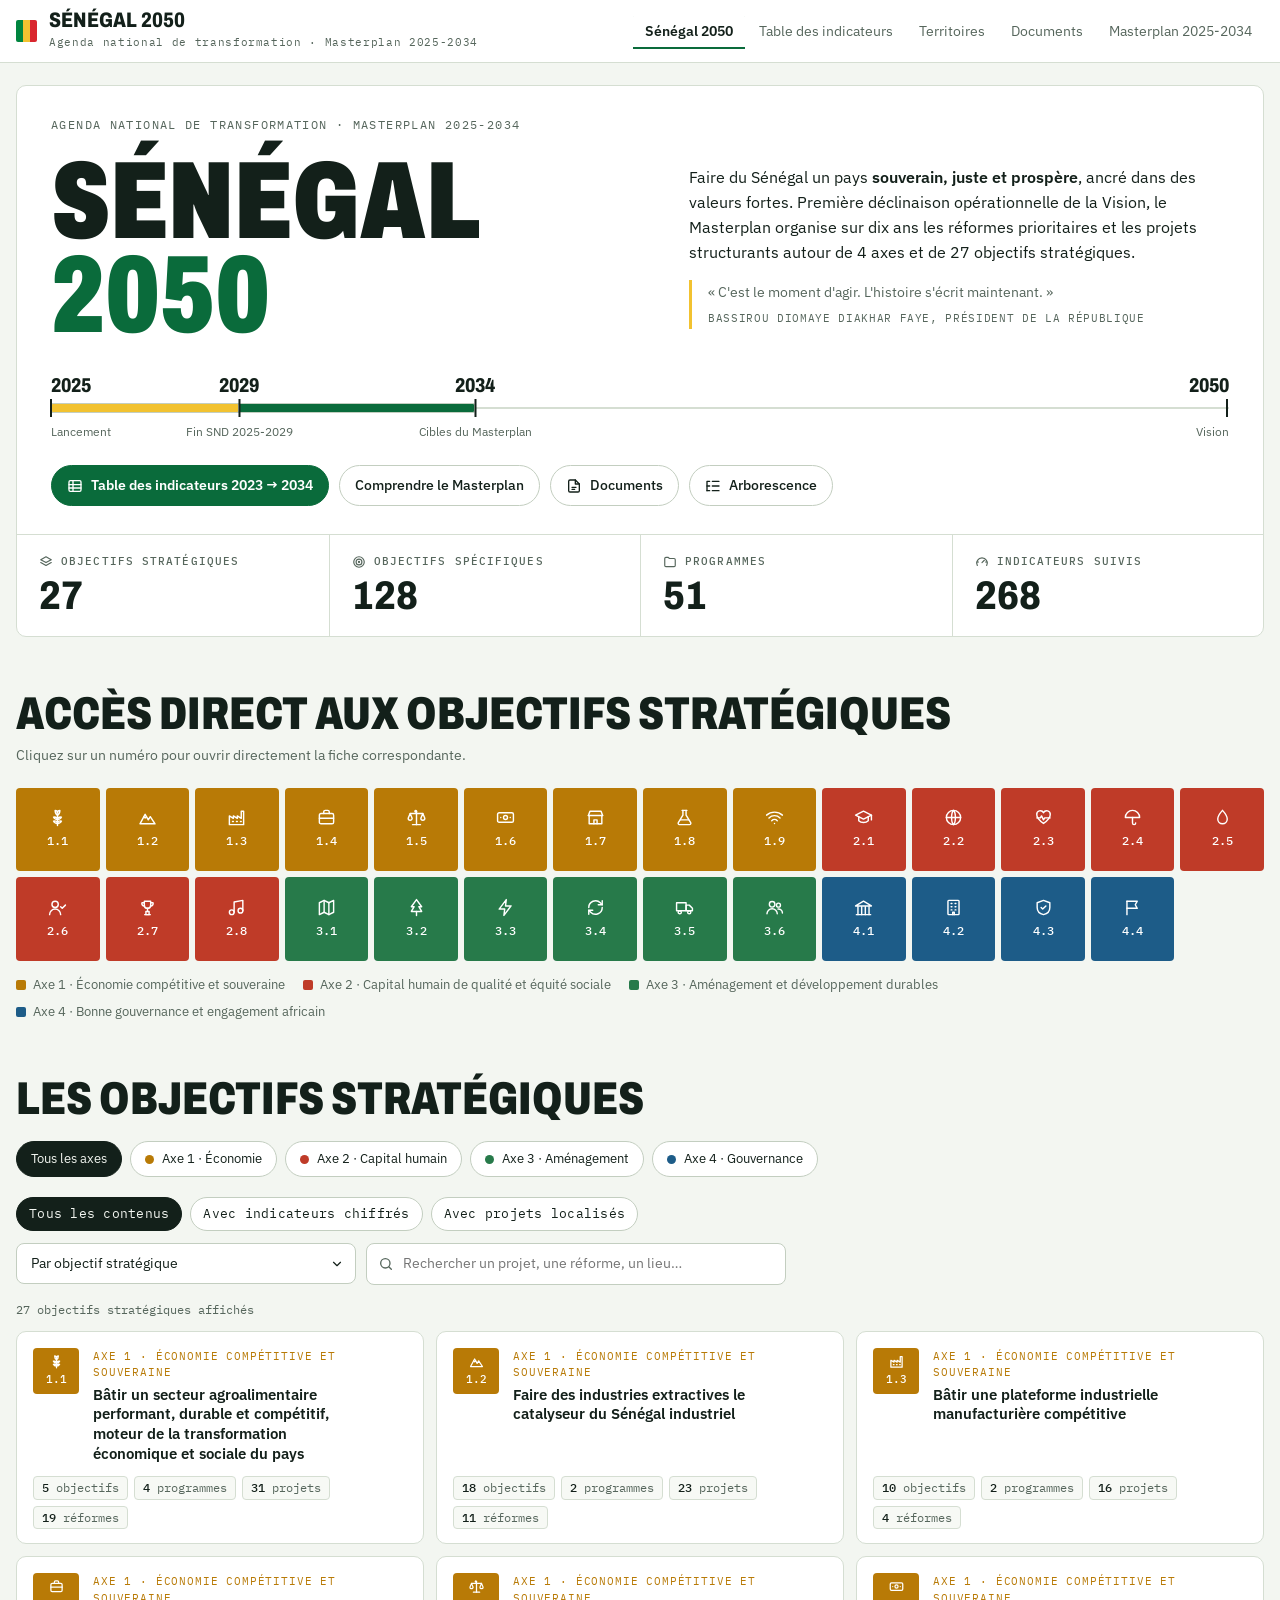
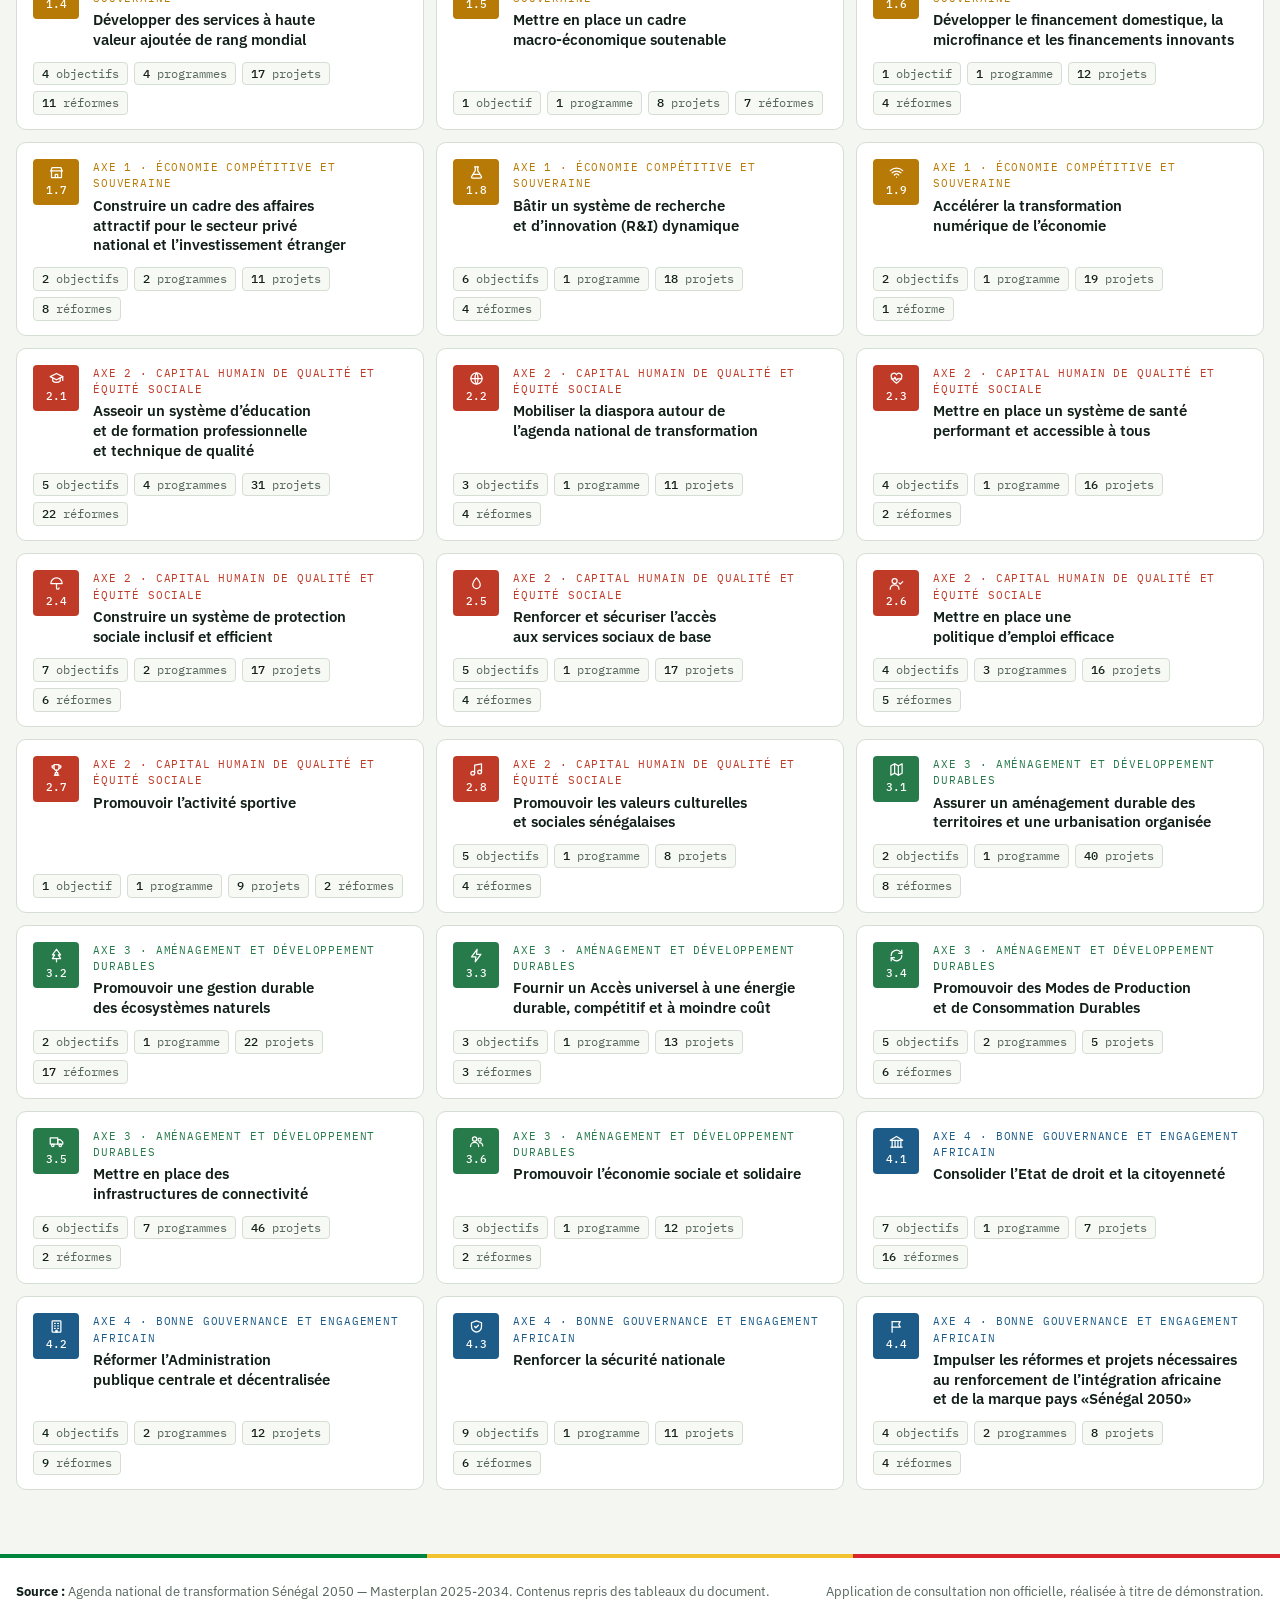
==== commit 1a9aa7ac: "Territoires : cartographie des projets localisés par région Carte des régions et départements (aplat" ====
--- a/index.html
+++ b/index.html
@@ -282,6 +282,62 @@
 .loc .rg{grid-column:2;font-family:var(--mono);font-size:11px;color:var(--muted)}
 .loc p{font-size:14px;line-height:1.4}
 
+/* cartographie */
+.terr2{display:grid;grid-template-columns:minmax(0,1.75fr) minmax(0,1fr);gap:16px;margin-top:16px;align-items:start}
+@media (max-width:1000px){.terr2{grid-template-columns:1fr}}
+.mappanel{padding:18px 18px 16px}
+.maptools{display:flex;flex-wrap:wrap;gap:10px 18px;align-items:center;margin-bottom:10px}
+.seg{display:inline-flex;border:1px solid var(--line2);border-radius:8px;overflow:hidden}
+.seg button{border:0;background:var(--surface);padding:7px 12px;font-size:13px;cursor:pointer;color:var(--muted)}
+.seg button+button{border-left:1px solid var(--line2)}
+.seg button[aria-pressed="true"]{background:var(--ink);color:var(--bg)}
+.chk{display:inline-flex;align-items:center;gap:7px;font-size:13.5px;cursor:pointer}
+.chk input{accent-color:var(--accent);width:15px;height:15px}
+.mapwrap{position:relative}
+svg.map{width:100%;height:auto;display:block}
+svg.map .reg{stroke:none;cursor:pointer;transition:fill .15s}
+svg.map .reg:hover{filter:brightness(.94)}
+svg.map .reg.sel{stroke:var(--ink);stroke-width:2.2}
+svg.map .deps path{fill:none;stroke:var(--line2);stroke-width:.5;pointer-events:none}
+svg.map.inset .deps path{stroke-width:.9}
+svg.map .regline path{fill:none;stroke:var(--muted);stroke-width:.9;pointer-events:none;stroke-linejoin:round}
+svg.map.inset .regline path{stroke-width:1.4}
+svg.map .rlab{font-family:var(--body);font-size:10.5px;font-weight:600;fill:var(--ink);paint-order:stroke;stroke:var(--surface);stroke-width:3px;stroke-linejoin:round;pointer-events:none}
+svg.map .rlab.big{font-size:15px}
+svg.map .nb{font-family:var(--mono);font-size:9px;letter-spacing:.14em;fill:var(--muted);text-anchor:middle;pointer-events:none}
+svg.map .nb.gm{font-size:8px}
+svg.map .sea{font-family:var(--mono);font-size:9.5px;letter-spacing:.18em;fill:var(--ax4);text-anchor:middle;pointer-events:none}
+svg.map.inset .sea{text-anchor:start;font-size:10px}
+svg.map .bub{fill:var(--accent);fill-opacity:.32;stroke:var(--accent);stroke-width:1.4;cursor:pointer}
+svg.map .bubn{font-family:var(--mono);font-size:11px;font-weight:500;fill:var(--ink);text-anchor:middle;pointer-events:none}
+svg.map .rail,.maplegend .rail{fill:none;stroke:var(--ax3);stroke-width:2;stroke-dasharray:5 3;pointer-events:none}
+svg.map .pin{cursor:pointer;outline:none}
+svg.map .pin circle{stroke:var(--surface);stroke-width:1.6}
+svg.map .pin text{font-family:var(--mono);font-size:9.5px;font-weight:500;fill:var(--on-axis);text-anchor:middle;pointer-events:none}
+svg.map .pin text.plab{fill:var(--ink);font-family:var(--body);font-size:12px;font-weight:600;paint-order:stroke;stroke:var(--surface);stroke-width:3px}
+svg.map .pin:hover circle,svg.map .pin:focus-visible circle,svg.map .pin.sel circle{stroke:var(--ink);stroke-width:2.4}
+.mapfoot{display:grid;grid-template-columns:minmax(0,1fr) minmax(0,1fr);gap:16px;margin-top:12px;padding-top:12px;border-top:1px solid var(--line);align-items:start}
+.insetbox{border:1px solid var(--line2);border-radius:8px;padding:6px 6px 4px;background:var(--surface)}
+.insetbox p{font-size:9.5px;color:var(--muted);margin:0 0 2px 4px}
+@media (max-width:700px){.mapfoot{grid-template-columns:1fr}}
+.mapwrap .tip{position:absolute;z-index:6;background:var(--ink);color:var(--bg);border-radius:6px;padding:8px 10px;font-size:12.5px;line-height:1.35;max-width:240px;pointer-events:none;display:grid;gap:3px}
+.mapwrap .tip b{font-family:var(--display);font-stretch:85%;font-size:15px}
+.mapwrap .tip em{font-style:normal;opacity:.85;font-size:12px}
+.maplegend{display:grid;gap:14px;align-content:start}
+.maplegend .bub{fill:var(--accent);fill-opacity:.32;stroke:var(--accent);stroke-width:1.4}
+.maplegend .caps{font-size:10.5px;color:var(--muted);margin-bottom:6px}
+.classes{display:flex;flex-wrap:wrap;gap:6px 14px;font-size:12.5px;align-items:center}
+.classes span{display:inline-flex;align-items:center;gap:6px}
+.classes i{width:16px;height:12px;border:1px solid var(--line2);border-radius:2px;display:inline-block}
+.classes i.round{width:11px;height:11px;border-radius:50%;border:0}
+.side{display:grid;gap:10px;min-width:0}
+.sidehead{display:flex;justify-content:space-between;align-items:center;gap:10px;min-height:32px}
+.sidehead .caps{font-size:11.5px;color:var(--muted)}
+.btn.sm{padding:5px 11px;font-size:12.5px}
+.poles-t{font-family:var(--body);font-size:15px;font-weight:600;margin-top:14px}
+.side .poles{grid-template-columns:repeat(2,minmax(0,1fr));margin-top:0}
+.side .loclist{max-height:560px}
+
 footer{margin-top:64px;background:var(--surface);font-size:13px;color:var(--muted)}
 footer .wrap{display:flex;flex-wrap:wrap;gap:12px 30px;justify-content:space-between;padding-block:24px 32px}
 footer strong{color:var(--ink)}
@@ -314,191 +370,8 @@
 
 <script>
 const OS = [{"id": "1.1", "objectifs": [{"nom": "Construire un modèle agricole plus productif et plus durable", "resultats": ["Les rendements agricoles convergent vers les standards internationaux", "Le modèle agricole est écologiquement intensif, sa performance bénéficie des services écosystémiques et contribue à la préservation de la biodiversité", "Les ménages sont plus résilients et leurs activités sont pérennisées pendant les situations de crise, notamment climatique", "Les orientations et engagements de la Déclaration de Kampala (janvier 2025) sont opérationnalisés, en cohérence avec le nouveau cadre stratégique du PDDAA pour 2026–2035"]}, {"nom": "Renforcer le rôle de la pêche et de l’aquaculture dans la sécurité alimentaire et la compétitivité économique", "resultats": ["Le potentiel maritime, lagunaire et fluvial est pleinement exploité", "Les revenus sont diversifiés", "Le secteur contribue pleinement à la sécurité nutritionnelle", "La réglementation efficace de la pêche permet de lutter contre la surpêche, la pêche INN (pêche illicite, non déclarée et non réglementée) et les pratiques de pêche destructrices"]}, {"nom": "Moderniser et rendre durable le secteur de l’élevage, pour qu’il contribue à la sécurité alimentaire et au développement économique des zones rurales", "resultats": ["L’élevage est formalisé et intensifié", "Les infrastructures de traitement et d’abattage sont densifiées et modernisées", "Un écosystème de services aux éleveurs se déploie sur toute la chaîne de valeur", "Le surpâturage est réduit", "La maîtrise de l’eau permet un maillage stratégique des points d’eau", "Les effluents d’élevage sont traités et valorisés (biogaz, engrais organique...)"]}, {"nom": "Créer des filières agro industrielles modernes et compétitives pour valoriser la production sur les marchés locaux et internationaux", "resultats": ["La production destinée aux acteurs industriels est augmentée et les chaînes d’approvisionnement sont fiabilisées", "La production agro-industrielle locale augmente et permet de diminuer le déficit commercial agroalimentaire du pays", "Des champions industriels émergent, dynamisent l’innovation et créent un effet d’entraînement sur leur écosystème", "Le commerce intra-africain des produits agroalimentaires est multiplié par trois d’ici 2035 conformément aux cibles de la Déclaration de Kampala"]}, {"nom": "Maîtriser l’inflation sur les produits de première nécessité", "resultats": ["Accessibilité des produits de première nécessité à des prix abordables pour tous les ménages, garantissant un pouvoir d’achat soutenu"]}], "programmes": [{"nom": "Agriculture : Programme de coopératives agricoles communautaire & Intensification et Modernisation de l’agriculture Programme de développement des filières arachides, oléagineux, horticoles, céréalières et de chaînes de valeurs Programme de modernisation des marchés, des circuits de distribution, des infrastructures commerciales et de la régulation économique", "projets": ["Coopératives agricoles communautaires", "Plateforme numérique de gestion agricole intégrée", "AgriTech Labs, Agri Innovation Hubs et fermes-écoles", "Production des semences certifiées", "Autosuffisance en Riz", "Opérationnalisation des filières Mil, Fonio, Sorgho, Maïs, Tomates, Fruits et légumes, PFNL", "Pistes rurales", "Mécanisation de l’Agriculture", "Incorporation des Céréales locales et tubercules dans la panification", "Promotion du Consommer local et du Made in Senegal", "PROMAGEM Plus : Projet de modernisation des marchés, des circuits de distribution et des infrastructures commerciales", "Plateformes de stockage agro-alimentaire", "Développement du système de récépissé d’entrepôts", "Aménagement des périmètres agricoles (grands bassins, coopératives etc.)", "Projets de résilience économique de la Casamance", "Projet de réhabilitation et d’extension des périmètres irrigués du Bassin de l’Anambé", "Bourse des matières premières", "Système d’information commerciale (Stock et prix des produits) et de prospective économique", "Projet des Grands Périmètres de cultures fourragères", "Projet d’aménagement de 1000 ha de vallées et basfonds et 40 ha de périmètres maraîchers dans les régions de Fatick et Kaolack"], "reformes": ["Loi d’orientation agro-sylvopastorale", "Réforme foncière", "Réforme du statut d’agriculteur et Structuration des Coopératives", "Agricoles Communautaires (CAC)", "Planification territoriale"]}, {"nom": "Pêche et aquaculture : Programme de restructuration de la pêche artisanale et de valorisation des produits halieutiques", "projets": ["Création de fermes aquacoles industrielles", "Développement de la Pêche artisanale", "Gestion durable des Pêcheries continentales", "Restructuration des habitats et fonds marins", "Projet Sénégal Ressources Management (SENRM)"], "reformes": ["Révision du code de la pêche maritime", "Code de la pêche continentale", "Révision de la politique de quotas", "Encadrement strict des usines de farines et d’huiles de poisson", "Collaboration transfrontalière", "Mise en place d’un régime foncier pour l’aquaculture"]}, {"nom": "Élevage : Programme de développement de la filière élevage et des chaînes de valeurs", "projets": ["Développement industriel de la filière Lait", "Soutien à l’Aviculture, Œufs à Couver (OAC) et viande blanche", "Autosuffisance en Moutons", "Développement des fermes industrielles bovines et ovines et promotion de races améliorées", "Modernisation et certification des abattoirs"], "reformes": ["Définition de couloirs de transhumance sécurisés et zones de pâturage avec une gouvernance renforcée", "Surveillance accrue des réserves sylvo-pastorales", "Intégration de l’approche « One", "Health » pour améliorer la santé des cheptels, des écosystèmes et des éleveurs"]}, {"nom": "Agro-Industrie : Programme de développement des agropoles Programme d’appui à la transformation agro-industrielle", "projets": ["Développement accéléré des agropoles notamment (Sud, Centre, Nord, Ouest, Est)"], "reformes": ["Transition vers une agriculture contractuelle", "Appui au financement", "Harmonisation des politiques publiques autour des filières prioritaires", "Statut de la ZES à vocation Agroindustrielle"]}], "titre": "Bâtir un secteur agroalimentaire performant, durable et compétitif, moteur de la transformation économique et sociale du pays", "indicateurs": [["Contribution du secteur au PIB (en milliards de FCFA)", "4 505", "9 179"], ["Emplois (millions)", "1,5", "2,6"], ["Prévalence de l’insécurité alimentaire modérée ou grave (%)", "5,7", "0"], ["Balance commerciale agroalimentaire (en milliards de FCFA)", "-418", ">0"], ["Réduction des pertes agricoles post-récolte", "-", "- 50%"], ["Part de la production transformée localement", "-", "35%"], ["Augmentation de la production agroalimentaire", "", "60%"], ["Production céréalières (t)", "4 015 165", "6 487 624"], ["Production horticole (t)", "3 811 207", "5 433 870"], ["Production halieutique (t)", "551469", "563 724"], ["Production aquacole (t)", "1 804", "239 902"], ["Production de viande et d’abats (t)", "335 044", "717 052"], ["Production de lait (Ml)", "300", "888"], ["Rendements céréaliers : riz, mil, maïs (t/ha)", "1,93", "7"], ["Productivité moyenne des vaches laitières (L/an)", "1000", "2500"], ["Surface des terres cultivées (ha)", "4 213 054", "4 825 200"], ["Émissions de gaz à effets de serre liés aux activités agricoles (Millions T CO2e)", "12,43", "2,5"], ["Part des producteurs adhérents à une coopérative (CAC)", "NA", "70%"]]}, {"id": "1.2", "objectifs": [{"nom": "Améliorer la gouvernance et la transparence dans la gestion des ressources", "resultats": ["Les audits et révisions des contrats sont réalisés pour garantir une gestion transparente et équitable des ressources", "Un système de suivi efficace des revenus issus des ressources gazières, pétrolières et minières est établi pour une meilleure traçabilité financière", "Notre engagement national envers la transparence par la mise en œuvre des principes de l’Initiative pour la Transparence des Industries Extractives (ITIE) est renforcé", "Un système d’information stratégique du secteur minier est mis en place"]}, {"nom": "Renforcer la gouvernance et les stratégies de contenu local", "resultats": ["Les politiques de contenu local sont développées, accompagnées d’un plan concret de mise en œuvre pour maximiser les retombées économiques nationales", "Les capacités de l’administration à garantir la mise en œuvre efficace de la stratégie adoptée sont renforcées"]}, {"nom": "Renforcer la gestion des données géologiques et minières", "resultats": ["Les capacités techniques et opérationnelles du Service géologique national sont renforcées pour une meilleure gestion des ressources"]}, {"nom": "Promouvoir la durabilité environnementale et l’efficacité dans l’utilisation des ressources minérales", "resultats": ["La gestion durable des ressources minérales est optimisée pour garantir leur exploitation rationnelle et leur préservation à long terme", "L ’évaluation environnementale est systématisée pour l’ensemble des projets miniers", "Le Fonds de réhabilitation minier est opérationnalisé"]}, {"nom": "Promouvoir le bassin sénégalais à l’échelle régionale et internationale", "resultats": ["Une stratégie de marketing et de communication est élaborée pour valoriser le secteur minier et pétrolier sénégalais à l’échelle nationale et internationale", "Des événements stratégiques, tels que des forums et conférences internationales, sont organisés pour promouvoir les opportunités du secteur minier et pétrolier", "Des partenariats avec des organisations internationales et des institutions financières sont établis pour renforcer les investissements et le transfert d’expertise", "La visibilité en ligne du secteur minier et pétrolier sénégalais est améliorée grâce à une stratégie digitale optimisée"]}, {"nom": "Réduire l’impact environnemental des sites de production", "resultats": ["Les capacités sont développées pour une évaluation approfondie des impacts environnementaux (EIE) et une gestion efficace des risques liés aux activités minières", "Les Plans d’Action Biodiversité (PAB) sont systématisés autour des profits miniers afin de renforcer la résilience des écosystèmes", "Un système de suivi environnemental en temps réel est Installé pour une gestion proactive des impacts", "Les communautés locales actives dans les mines artisanales sont impliquées à travers des campagnes de sensibilisation et des consultations sur la gestion environnementale", "Les technologies avancées sont adoptées pour le traitement des déchets et une gestion durable des ressources en eau", "La coopération internationale est renforcée à travers des partenariats stratégiques pour améliorer la gestion environnementale"]}, {"nom": "Sécuriser l’approvisionnement du marché intérieur en gaz naturel", "resultats": ["Le recours aux droits d’achat de gaz sur le champ gazier de GTA est exercé dans l’immédiat, associé à terme au lancement de la production du champ gazier Yakaar-Teranga, pour renforcer l’approvisionnement énergétique national", "Le développement des phases 1+, 2 et 3 du projet GTA est accéléré pour maximiser la production gazière et soutenir la consommation locale et les exportations", "Le gaz associé de Sangomar est exploité pour optimiser les ressources disponibles et réduire le gaspillage", "Le développement du Réseau Gazier du Sénégal (RGS) est accéléré avec une priorité donnée à la réalisation du tronçon Nord pour améliorer la distribution"]}, {"nom": "Sécuriser l’approvisionnement du marché intérieur en pétrole brut", "resultats": ["La production pétrolière de Sangomar est maximisée et les phases ultérieures lancées pour assurer une exploitation durable et rentable", "L ’exploration pétrolière est stimulée afin d’identifier de nouveaux gisements e t d’accroître les réserves nationales", "Les potentialités des réserves de l’Agence de Gestion et de Coopération entre le Sénégal et la Guinée-Bissau (AGC) sont réévaluées en s’appuyant sur les avancées technologiques et les opportunités émergentes d’écoulement"]}, {"nom": "Opérationnaliser les filières pétrochimique et de raffinage", "resultats": ["Le projet SAR 2.0 est réalisé pour renforcer les capacités de raffinage et répondre aux besoins croissants du secteur énergétique", "Une ville industrielle et énergétique est aménagée pour accueillir la SAR 2.0, une usine d’urée, ainsi que les projets pétrochimiques et énergétiques futurs"]}, {"nom": "Faire du Sénégal un hub de services hydrocarbures du bassin régional MSGBC et booster son contenu local Oil and Gas", "resultats": ["2 à 3 bases logistiques pétrolières stratégiques sont établies à Saint-Louis, Ndayane, et éventuellement Nikine, pour soutenir les opérations offshores", "Un pôle de formation et de certification destiné à renforcer les compétences dans l’industrie offshore est développé", "La sécurité et la gestion des risques dans les activités en amont (upstream) est améliorée pour garantir des opérations fiables et durables"]}, {"nom": "Développer une chaîne de valeur intégrée pour la production et la transformation des phosphates en engrais", "resultats": ["Les capacités de production de phosphates sont augmentées pour répondre à la demande croissante et renforcer la compétitivité du secteur", "Des unités intégrées de production d’engrais sont mises en place ou renforcées pour soutenir l’agriculture nationale et les exportations (Senchim, Matam, Urée.)", "Une infrastructure logistique performante est établie pour assurer une distribution efficace des engrais sur le territoire"]}, {"nom": "Créer une chaîne de valeur locale pour les matériaux de construction allant de l’extraction des matières premières (sables, granulats, pierres, argiles) jusqu’à la transformation et la distribution des produits finis", "resultats": ["Les capacités de production locale de ciment et de béton sont augmentées pour répondre à la demande croissante dans le secteur de la construction", "L ’industrie locale est soutenue pour la fabrication de briques, blocs, carreaux et autres matériaux de construction afin de stimuler l’économie nationale", "Les réseaux de distribution sont améliorés pour garantir un approvisionnement régulier et efficace en matériaux de construction", "Des normes strictes sont mises en place pour assurer la qualité et la conformité des matériaux de construction avec les standards internationaux", "Une école dédiée à la construction et à la formation professionnelle est créée pour développer les talents nationaux et régionaux"]}, {"nom": "Assurer la compétitivité du secteur des matériaux de construction à l’échelle nationale et régionale", "resultats": ["Des plateformes industrielles soutenues par un cadre des affaires attractif sont établies pour favoriser le développement de l’industrie des matériaux de construction"]}, {"nom": "Promouvoir une urbanisation durable avec des matériaux de construction écologiques et durables", "resultats": ["Les matériaux de construction à faible empreinte carbone sont intégrés dans tous les programmes de logements économiques et sociaux pour promouvoir la durabilité", "Des campagnes de sensibilisation sont lancées pour mettre en avant les avantages des matériaux écologiques et leur impact positif sur l’environnement et la santé"]}, {"nom": "Réduire l’exploitation illégale et promouvoir l’orpaillage artisanal responsable", "resultats": ["Une politique de régulation est adoptée et mise en œuvre pour encadrer les exploitations minières artisanales et réduire leur impact négatif"]}, {"nom": "Valoriser localement les métaux précieux par la transformation", "resultats": ["Une unité de transformation locale est installée pour valoriser les métaux précieux au niveau national"]}, {"nom": "Formaliser les acteurs locaux et renforcer les capacités locales", "resultats": ["Des programmes de formalisation pour les travailleurs du secteur minier et de la transformation sont mis en place afin de renforcer leur intégration dans l’économie formelle"]}, {"nom": "Développer des comptoirs de l’or et améliorer la traçabilité et de la transparence dans la filière de l’or", "resultats": ["Des comptoirs de l’or sont établis pour structurer et dynamiser la filière", "Un système de certification et de traçabilité des métaux précieux est déployé pour garantir leur conformité et leur origine éthique", "Une usine de raffinage d’or et d’autres métaux précieux détenue par des nationaux est mise en place"]}], "programmes": [{"nom": "Mines : Programme de développement de hubs miniers régionaux", "projets": ["Révision des contrats et pratiques en place", "Renforcement des capacités du Service géologique national", "Écosystème du savoir et de la formation aux métiers des mines et de la géologie", "Cité technologique des Mines et de la Géologie de Thiès", "Stratégie pour le contenu local et la valeur ajoutée créée", "Industrialisation du fer et de la métallurgie", "Industrialisation de l’iode", "Hub minier régional (Kédougou)", "Pôle industriel Phosphates-engrais (Matam)", "Projet industriel des phosphates/engrais de Louga", "Projet Usine d’Engrais : Urée, Engrais Organominéraux", "Développement d’une usine de raffinage de l’or au niveau local", "Industrialisation du sel", "Industrialisation du marbre"], "reformes": ["Procéder à la révision du Code minier", "Élaboration d’un modèle de contrat de partage de production et de règles de mise en concurrence", "Élaboration d’un projet de Code minier modifié et de ses textes d’application", "Opérationnalisation du Fonds de Réhabilitation des Sites Miniers et de Carrières (FRSMC)", "Révision du Décret n°89-1539 du 19 décembre 1989 réglementant la fabrication, l’importation, la conservation, le transport et l’emploi des explosifs à usage civil", "Effectivité du Fonds d’Appui au Développement Local (FADL)", "Mise à jour du cadastre minier", "Mise à jour du cadre fiscal pour favoriser la transformation locale des ressources"]}, {"nom": "Hydrocarbures : Programme de développement et de renforcement des capacités nationales en hydrocarbures Programme d’optimisation de l’exploitation d’hydrocarbures", "projets": ["Développement du Gaz master plan", "Construction du réseau gazier du Sénégal", "Accélération de la production de gaz : Sangomar gaz, Yakaar-Teranga et GTA1+", "Promotion des blocs non attribués", "Opérationnalisation des filières pétrochimiques", "Cité de l’énergie y compris les industries de raffinage (SAR 2.0), les industries pétrochimiques, et les projets énergétiques", "Création de deux à trois bases pétrolières amont", "Développement d’une stratégie pour le contenu local et la valeur ajoutée créée dans le pays", "Connexion au Gazoduc Africain Atlantique"], "reformes": ["Mise à jour du cadre réglementaire pour favoriser la prospection", "Amélioration de la gouvernance", "Renforcement du capital humain"]}], "titre": "Faire des industries extractives le catalyseur du Sénégal industriel", "indicateurs": [["VA des industries extractives en milliards de FCFA", "1 969", "5 653"], ["Nombre d’emplois directs dans le secteur des industries extractives", "186 714", "350 000"], ["Taux de couverture des besoins locaux par les produits industriels issus des industries extractives", "", "100%"], ["Taux d’accès aux rapports de performance sur les projets extractifs, tels que les audits externes, et les rapports de revenus (%)", "-", "100"], ["Publication des contrats et accords du secteur extractif", "Oui", "Oui"], ["Taux de mise en œuvre des politiques de contenu local (%)", "-", "100"], ["Pourcentage du territoire national couvert par des études géologiques actualisées et des cartes géologiques précises", "-", "100"], ["Qualité et compliance des données d'évaluation disponible (e.g. JORC compliance)", "Non", "Oui"], ["Nombre de nouvelles licences de prospections délivrées depuis le début de la campagne de promotion", "0", "10"], ["Part de sites ayant atteint les normes de qualité de l'air, de l'eau et des sols établies par les régulations environnementales nationales et internationales (%)", "-", "80"], ["Pourcentage de la demande nationale de gaz naturel qui est couverte par la production locale", "0", "100"], ["Taux de disponibilité des infrastructures critiques", "-", "90"], ["Part de la demande nationale en produits pétroliers couverte par la production locale", "-", "100"], ["Taux de couverture des besoins locaux en engrais", "", "100"], ["Part des importations de matériaux de construction dans les besoins (%)", "60", "30"], ["Réduction des émissions de CO₂ liées à la production et à la construction avec des matériaux écologiques", "-", "30"], ["Volume de recettes fiscales et économiques provenant des métaux précieux (Mds XOF)", "242,3", ""]]}, {"id": "1.3", "objectifs": [{"nom": "Renforcer les plateformes industrielles intégrées", "resultats": ["Sénégal développe 1000 hectares de zones économiques spéciales et de plateformes industrielles manufacturières", "Les pôles industriels de Touba, Diamniadio, Diass, Ndayane et le parc automobile sont renforcés", "Les infrastructures commerciales et les plateformes d’exportation compétitives sont déployées"]}, {"nom": "Promouvoir les investissements et les exportations", "resultats": ["L’APIX est réformée, pour en faire une structure d’appui aux échanges extérieures (investissements et exportations)", "La stratégie de promotion à l’international et de développement des échanges est bâtie", "La stratégie de développement des exportations est élaborée et mise en œuvre"]}, {"nom": "Favoriser la mobilisation de capitaux privés dans les projets stratégiques de transformation", "resultats": ["Le FONSIS est renforcé à travers un transfert d’actifs marchands ou à potentiel marchand, devant lui permettre une mobilisation accrue de capitaux privés vers les projets stratégiques de transformation", "Les investissements dans les projets stratégiques sont renforcés avec un objectif d’effet de levier sur la mobilisation des capitaux privés", "La loi PPP est évaluée et actualisée dans un objectif de mieux booster les financements", "PPP", "Le cadre des affaires est amélioré (incitations fiscales, protection sociale, disponibilité d’intrants compétitifs en particulier l’électricité, etc.)"]}, {"nom": "Améliorer la gouvernance et la régulation", "resultats": ["Un cadre réglementaire adéquat est mis en place pour accompagner le développement industriel", "Le rôle de l’ASN dans la supervision de la qualité des produits et services industriels est renforcé"]}, {"nom": "Promouvoir le capital humain", "resultats": ["La main d’œuvre qualifiée et compétente est disponible", "Les investissements sont accentués dans la formation spécialisée aux métiers industriels", "Les partenariats entre les universités et les industries sont encouragés, afin de développer des compétences adaptées", "L’approche « Santé dans toutes les politiques » (SdTP) visant à intégrer les enjeux de santé publique dans la politique industrielle nationale est respectée"]}, {"nom": "Promouvoir la recherche", "resultats": ["La recherche appliquée pour le développement des technologies adaptées aux besoins locaux est fortement encouragée", "La culture technologique est renforcée"]}, {"nom": "Bâtir une souveraineté sur la production des médicaments", "resultats": ["Le Sénégal assure 50% de ses besoins nationaux en approvisionnement de médicaments grâce à la production nationale", "Les populations ont un accès plus élargi aux médicaments essentiels", "La sécurité sanitaire est renforcée", "Le coût des médicaments est réduit", "Le Sénégal garantit la distribution d’au moins 20% des produits pharmaceutiques pour l’Afrique de l’Ouest"]}, {"nom": "Bâtir des filières cuir et textile sénégalaises intégrées d’amont en aval et compétitives", "resultats": ["Les filières cuir et textile sont plus compétitives, innovantes et à forte valeur ajoutée", "La part des produits finis locaux sur les marchés national et international a triplé", "Les importations de textile et de produits en cuir ont baissé", "Les exportations de produits en cuir et coton sénégalais vers l’Afrique de l’Ouest et d’autres marchés internationaux ont fortement augmenté"]}, {"nom": "Substitution des importations par une production locale", "resultats": ["Des industries d’assemblage sont mises en place pour une économie innovante et compétitive au service du marché régional", "Le taux d’intégration des filières est amélioré (augmentation du taux de transformation des unités d’assemblage en unités intégrées)"]}, {"nom": "Transition vers un recyclage des déchets performant", "resultats": ["Les déchets sont soumis à une gestion intégrée", "Les capacités de recyclage du Sénégal sont renforcées"]}], "programmes": [{"nom": "Financement, formation, recherche", "projets": ["Renforcement du FONSIS, pour le financement, avec effet de levier sur les capitaux privés, de projets structurants et de champions nationaux", "Renforcement de la promotion des investissements et des exportations (APIX)", "Appui à la normalisation et à la mise à niveau des entreprises", "Renforcement des formations sur les process industriels", "Expansion de la formation duale et des cursus d’ingénierie", "Promotion des filières STEM et renforcement des Instituts Supérieurs d’Enseignement Professionnel (ISEP)", "Création de l’Institut des métiers d’art d’Afrique de l’Ouest"], "reformes": ["Réforme fiscale (mise en place d’un cadre fiscal plus favorable à la valorisation locale et aux fonds de Capital-Investissement)", "Sécurisation des brevets de production industrielle", "Simplification et digitalisation des opérations portuaires et douanières", "Amélioration de la gouvernance et de la régulation, avec une priorité donnée au développement industriel"]}, {"nom": "Opérationnalisation des stratégies filières Programme de développement d’industries pharmaceutiques, biomédicales et chimiques Programme d’industrialisation des cuirs et peaux Programme Stratégie filière Coton et Textile", "projets": ["Déploiement accéléré des Zones Économiques", "Spéciales et hubs industriels", "Projet de relance de l’industrie pharmaceutique locale", "Pôle industriel pharmaceutique", "Pôle industriel biomédical", "Opérationnalisation de la stratégie filière Cuir et peaux", "Opérationnalisation de la stratégie filière Coton et Textile", "Opérationnalisation Stratégie filière recyclage des déchets", "Zones industrielles Touba, Diamniadio/Diass, Ndayane, Parc industriel automobile)"], "reformes": []}], "titre": "Bâtir une plateforme industrielle manufacturière compétitive", "indicateurs": [["Valeur ajoutée des industries pharmaceutiques, milliards de FCFA", "10,1", "59,2"], ["Nombre d'emplois dans les industries pharmaceutiques", "3 980", "295 126"], ["Taux de couverture des besoins en médicaments", "<10%", "50%"], ["Valeur ajoutée de la filière cuir, milliards de FCFA", "15", "86,6"], ["Valeur ajoutée de la filière textile, milliards de FCFA", "331", "1 063"], ["Part des filières cuir et textile dans les exportations", "2,1%", ""], ["Valeur ajoutée des industries d'assemblage, milliards de FCFA", "301,2", "631"], ["Taux de collecte de déchets à l’échelle nationale", "40%", "50%"], ["Taux de recyclage des déchets à l’échelle nationale", "22%", "30%"], ["Taux de tri au niveau des producteurs", "-", "20%"]]}, {"id": "1.4", "objectifs": [{"nom": "Faire du Sénégal l’une des principales destinations touristiques d’Afrique", "resultats": ["Une offre touristique compétitive est développée sur les cinq segments d’offre touristiques à fort potentiel (MICE, tourisme balnéaire, éco-tourisme, tourisme religieux, tourisme mémoriel, tourisme culturel)", "Une marque nationale forte est créée et promeut activement le tourisme intérieur"]}, {"nom": "Bâtir un leadership continental dans les Industries Culturelles et Créatives", "resultats": ["La production des Industries Culturelles et Créatives sénégalaises dynamique se distingue sur le marché mondial", "Le patrimoine culturel matériel et immatériel du Sénégal est préservé, valorisé et rendu accessible à la jeunesse nationale", "Le Sénégal s’est imposé comme une plateforme d’exposition et de distribution culturelle leader d’Afrique francophone"]}, {"nom": "Développer les services numériques à l’export et pour le marché intérieur", "resultats": ["Le Sénégal est un hub de services numériques compétitif à l’international : services d’externalisation CRM, ITO, BPO, et ESO"]}, {"nom": "Gagner des parts de marché à l’international, notamment auprès des clients africains, sur les services au capital humain à haute valeur ajoutée (éducation supérieure, formation professionnelle, santé, sport)", "resultats": ["Le Sénégal est une destination privilégiée des clients étrangers à la recherche de services à haute valeur ajoutée dans l’éducation supérieure, la formation professionnelle, la santé et le sport"]}], "programmes": [{"nom": "Tourisme : Programme de développement du tourisme Programme de renforcement de la compétitivité du tourisme", "projets": ["Fonds de garantie et mobilisation de capitaux pour la diversification touristique", "Maison du tourisme", "Eco-parcs touristiques", "Soutien à une offre touristique compétitive sur les segments d’offre touristique à fort potentiel (MICE, tourisme balnéaire, éco-tourisme, tourisme religieux, tourisme mémoriel, tourisme médical, tourisme événementiel)", "Déploiement de JOJ Impact Promotion du tourisme via la marque «Visit Senegal»", "Renforcement des compétences et des capacités des acteurs du secteur", "Modernisation du Secteur artisanal", "Réhabilitation des sites naturels et culturels", "Aménagement des Zones touristiques intégrées"], "reformes": ["Modernisation du cadre d’investissement : digitalisation, collecte de données et simplification des procédures", "Mise en place de référentiels pour la formation duale"]}, {"nom": "Programme de développement du patrimoine et des industries culturelles et créatives", "projets": ["Élaboration et mise en œuvre de la stratégie de la filière ICC", "Création d’Incubateurs d’entreprises culturelles", "Création de la Cité du Cinéma et de l’audiovisuel du Sénégal", "Création de maisons d’art et des Industries Culturelles et Créatives", "Construction et réforme de l’Ecole Nationale des Arts et Métiers de la Culture"], "reformes": ["Revue du cadre fiscal des plateformes numériques et opérateurs télécom pour dédier des ressources aux créateurs de contenu", "Structuration des collectifs professionnels ICC et mise en place de référentiels de formation et de système d’accréditation des formations"]}, {"nom": "Soutien au développement des services numériques", "projets": ["Mise à disposition d’infrastructures et de ressources pour l’écosystème numérique (Datacenter, Supercalculateur, environnement de développement, etc.)", "Création d’une industrie manufacturière du numérique (assemblage, production de composants et d’équipements électroniques)", "Mutualisation et mise en cohérence des initiatives d’accélération de l’économie numérique (PTN, Fablabs, incubateurs, living labs, etc.)"], "reformes": ["Promotion pour l’implantation au", "Sénégal de fonds d’amorçage et fonds de capital-investissement internationaux et nationaux", "Promotion des investissements privés dans le cloud"]}, {"nom": "Soutien au développement des services au capital humain à l’export dans l’enseignement supérieur, à la formation professionnelle, à la santé et au sport", "projets": [], "reformes": ["Création d’un fonds de garantie pour inciter les banques à accorder des prêts aux porteurs de projets des ICC (réorienter l’usage des fonds du FOPICA vers de la garantie et augmenter les ressources mobilisables)", "Promotion des investissements privés nationaux dans les établissements de formation professionnelle et d’enseignement supérieur attirant des étudiants étrangers", "Promotion des investissements privés pour le développement de cliniques et hôpitaux accueillant des touristes médicaux", "Promotion des investissements privés dans le développement d’académies sportives (sports collectifs, arts martiaux, lutte, athlétisme, sports individuels) connectés aux fédérations et marché international du sport à travers des Partenariat public-privé"]}], "titre": "Développer des services à haute valeur ajoutée de rang mondial", "indicateurs": [["Contribution au PIB des services à haute valeur ajoutée, milliards FCFA", "3331", "8005"], ["Emplois dans les services à haute valeur ajoutée", "385 963", "769 952"], ["Contribution du tourisme au PIB national, milliards FCFA", "178", "516"], ["Emplois formels dans le secteur du tourisme", "44 900", "113 900"], ["Nombres de touristes internationaux", "800 000", "2 000 000"], ["Dépense moyenne par touriste international, FCFA", "518 750", "640 500"], ["Contribution des ICC au PIB national, milliards FCFA", "417", "1325"], ["Emplois formels du secteur ICC", "140 770", "263 777"], ["Nombre de visiteurs des sites du patrimoine culturel", "335 996", "1 008 000"], ["Contribution des services numériques au PIB national, milliards FCFA", "655", "1780"], ["Emplois formels des services numériques", "18 893", "59 000"], ["Contribution au PIB des services au capital humain, milliards FCFA", "1162", "2728"], ["Emplois formels des services au capital humain", "181 400", "333 275"], ["Investissement privé annuel dans l’offre touristique, FCFA", "12 milliards/ an", "60 milliards/ an"], ["Réceptifs hôteliers 4* et 5*", "20", "100"], ["Partenariats avec les tours opérateurs leader des marchés émetteurs de touristes", "0", "20"], ["Fonds de garantie pour les investissements privés ICC, milliards FCFA", "0", "50"], ["Formation annuelle de codeurs aguerris", "120", "1000"], ["Entreprise nationale championne dans l’offshoring de services numériques", "0", ">10"]]}, {"id": "1.5", "objectifs": [{"nom": "Promouvoir une gestion efficace et transparente des finances publiques", "resultats": ["Le Sénégal augmente les ressources fiscales et optimise la mobilisation des recettes", "Les dépenses publiques sont rationalisées avec une orientation stratégique vers les priorités nationales", "La gestion de la commande publique est alignée sur les ambitions de développement économique et social du pays", "La politique d’actionnariat public est rendue plus efficiente pour maximiser les retombées économiques et sociales", "La soutenabilité de la dette nationale est renforcée grâce à une gestion financière prudente et stratégique", "La contribution des Partenaires au Développement (PAD) au financement est optimisée et alignée aux objectifs de développement national"]}], "programmes": [{"nom": "Gestion des Finances publiques : Stratégie de mobilisation de recettes Programme de réduction du train de vie de l’État", "projets": ["Mise en place d’une stratégie pour l’augmentation des ressources publiques", "Rationalisation des dépenses publiques et orientation vers des priorités nationales", "Modernisation et harmonisation de la gestion des marchés publics", "Stratégie de gestion durable de la dette nationale", "Maximisation de l’impact de l’Aide Publique au", "Développement (APD)", "Promotion des PPP dans le financement des projets d’investissement publics prioritaires", "Cession d’actifs marchands non stratégiques et non souverains"], "reformes": ["Réforme de la politique fiscale", "Nouveau cadre de gouvernance et de promotion des PPP", "Mise à niveau de la politique d’endettement", "Rationalisation de l’actionnariat public", "Réforme budgétaire pour une allocation efficace des ressources publiques", "Budgétisation à base zéro", "Suppression d’agences publiques"]}], "titre": "Mettre en place un cadre macro-économique soutenable", "indicateurs": [["Indice de transparence du budget (EBO)", "73e/120 (42/100)", "Top 20 (65/100)"], ["Taux d’inflation", "5,9%", "2%"], ["Déficit budgétaire", "12,3%", "3%"], ["Dette/PIB", "99,67%", "60%"], ["Réforme fiscale adoptée et mise en œuvre", "Non", "Oui"], ["Mise en place de la budgétisation à base zéro", "Non", "Oui"], ["Masse salariale (en % des recettes fiscales)", "36%", "35%"], ["Service de la dette en % des ressources fiscales", "56,9%", "17,5%"], ["Part de la dette concessionnelle dans la dette totale", "36%", "15%"]]}, {"id": "1.6", "objectifs": [{"nom": "Les capacités de mobilisation de l’épargne nationale sont renforcées pour soutenir les investissements et la croissance économique. Les institutions financières à capitaux publics sont consolidées pour une meilleure Améliorer le financement capacité de financement de l’économie. de l’économie pour Les capacités de refinancement des institutions de microfinance sont renforcées. soutenir la croissance et Les Partenariats Public-Privé (PPP) participent plus activement au financement des les investissements projets d’investissement publics prioritaires. Les instruments de financement innovants et à long terme comme les fonds de Capitalinvestissement (Private Equity) sont plus largement mobilisés", "resultats": []}], "programmes": [{"nom": "Stratégie de mobilisation de financement de l’Agenda Programme de développement des TPE et PME/ PMI", "projets": ["Capitalisation, mobilisation de l’épargne de la diaspora, fond de remise en état des sites pétroliers et toutes les composantes de l’épargne longue)", "Consolidation du secteur bancaire public", "Renforcement de l’inclusion financière", "Création et dynamisation de fonds de capitalinvestissement dédiés aux PME", "Fonds de soutien à la mise à niveau des entreprises", "Promotion des marchés de capitaux", "Relance des industries en difficulté", "Développement des marchés de sous traitance avec", "Bourse nationale de Sous-traitance et de Partenariat (BNSTP)", "Appui et encadrement des TPE, PME et PMI", "Promotion des PPP dans le financement des projets d’investissement publics prioritaires", "Cession d’actifs marchands non stratégiques et non souverains"], "reformes": ["Renforcement de l’éducation financière dans les références de formation", "Mise en place d’un régime d’assurance retraite par capitalisation couvrant tous les actifs, y compris le secteur informel", "Renforcement du système judiciaire pour la facilitation du traitement des contentieux financiers", "Amélioration du cadre juridique, fiscal et du régime des changes des fonds d’investissement"]}], "titre": "Développer le financement domestique, la microfinance et les financements innovants", "indicateurs": [["Crédits à l'économie/PIB", "33,5%", "60%"], ["Taux d’épargne nationale (en % du PIB)", "22,8%", "30%"], ["Mise en œuvre du cadre de gouvernance des PPP", "Non", "Oui"]]}, {"id": "1.7", "objectifs": [{"nom": "Rendre le cadre des affaires attractif pour le secteur privé national et les investissements étrangers", "resultats": ["La régulation des activités économiques est améliorée pour garantir une compétition équitable et lever les barrières à l’entrée", "Les formalités administratives sont simplifiées et accélérées avec une réduction des délais, des coûts et de la parafiscalité", "La justice commerciale est renforcée pour assurer le respect de la propriété privée, promouvoir l’arbitrage et garantir l’application des décisions de justice", "Les investissements sont stimulés grâce à une promotion active et des mesures incitatives adaptées", "L’accès au foncier est facilité pour soutenir les projets d’investissement et de développement économique", "La compétitivité des coûts des facteurs de production est améliorée pour renforcer l’attractivité économique"]}, {"nom": "Mettre à niveau l'économie", "resultats": ["Le soutien aux entreprises est renforcé, notamment pour les MPME, pour favoriser leur croissance et leur contribution à l’économie nationale", "Des mécanismes d’accompagnement pour les grandes entreprises sont mis en place afin de consolider leur compétitivité et leur impact économique"]}], "programmes": [{"nom": "Cadre des affaires attractif Programme d’amélioration du climat des affaires", "projets": ["Digitalisation intégrale des procédures administratives relatives aux investissements et au commerce extérieur", "Promotion de l’arbitrage", "Développement des investissements innovants"], "reformes": ["Refonte de la législation concernant la réglementation des activités économiques", "Réforme des procédures domaniales", "Réforme du Code des investissements", "Renforcement de la justice commerciale", "Rationalisation de la législation du travail"]}, {"nom": "Mise à niveau de l’économie Programme de restructuration/ réingénierie des grands projets stratégiques et des entreprises en difficulté Programme Compétitivité des entreprises", "projets": ["Formalisation des entreprises informelles", "Développement des capacités techniques et technologiques", "Renforcement de l’accès au marché : Valorisation des produits locaux (labels de qualité, campagnes de promotion du consommer local)", "Mise à niveau des entreprises", "Restructuration / Re-engineering des grands projets stratégiques", "Appui à l’internationalisation des entreprises dans leur démarche d’exportation (participation à des salons, études de marché, création de réseaux de distribution, facilitation de l’accès aux marchés en ligne, développement de l’assurance export)", "Appui aux entreprises pour les certifications internationales (ISO, HACCP, etc.) pour garantir la conformité de leurs produits aux exigences des marchés étrangers", "Promotion de champions nationaux"], "reformes": ["Facilitation des procédures pour l’enregistrement des entreprises", "Renforcement du dispositif d’appui à l’investissement et à l’exportation", "Renforcement et développement des mécanismes de financement des entreprises"]}], "titre": "Construire un cadre des affaires attractif pour le secteur privé national et l’investissement étranger", "indicateurs": [["Formation brute de capital (% PIB) ?", "35,4%", "25%"], ["Volume annuel IDE par secteur industriel (hors hydrocarbures, en Mds FCFA)", "2 561", "3 500"], ["Taux de satisfaction des investisseurs étrangers et nationaux (%)", "", "80"], ["Taux de formalisation des entreprises informelles (%)", "~20", "50"], ["Part du secteur privé national dans les marchés publics (%)", "", "60"], ["Délai moyen de création d’une entreprise (en jours)", "2", "1"], ["Nombre de PME/PMI accompagnées à la certification ou labellisation", "", "5 000"], ["Nombre d’entreprises bénéficiaires de dispositifs de garantie ou d’accompagnement financier", "", "10 000"], ["Nombre d’entreprises publiques restructurées ou réformées avec plan de viabilité validé", "", "20"]]}, {"id": "1.8", "objectifs": [{"nom": "Positionner la recherche et l’innovation comme moteur central du développement économique et social", "resultats": ["L’écosystème national de recherche et d’innovation est structuré, performant, connecté aux besoins du tissu productif et des territoires"]}, {"nom": "Construire la souveraineté scientifique, technologique et numérique du Sénégal", "resultats": ["Les capacités scientifiques et technologiques de l’écosystème national de la recherche et de l’innovation sont renforcées dans les domaines stratégiques de l’industrie des données ainsi que de l’intelligence artificielle et des biotechnologies"]}, {"nom": "Renforcer les synergies entre opérateurs de la recherche, entreprises et collectivités", "resultats": ["La recherche développement produit des résultats valorisables à travers des brevets, startups, et des solutions aux problématiques de développement socio-économiques"]}, {"nom": "Attirer, former et retenir les talents dans les domaines stratégiques", "resultats": ["Une masse critique de chercheurs et d’innovateurs est constituée et connectée à la diaspora et aux réseaux scientifiques internationaux par des dispositifs adaptés à la capitalisation et au transfert de compétences"]}, {"nom": "Faire émerger des pôles de compétitivité technologique à l’échelle des territoires", "resultats": ["Des plateformes et clusters de recherche développement et d’innovation articulés aux filières sont développés, intégrés aux chaînes de valeur locales"]}, {"nom": "Stimuler l’investissement privé dans la R&D et l’innovation", "resultats": ["Une dynamique d’investissement public–privé est soutenue par des incitations fiscales et un cadre propice à l’innovation", "Un appui au développement de partenariats internationaux et à la mobilisation de financements est apporté pour soutenir l’innovation et l’industrialisation et la modernisation de l’économie"]}], "programmes": [{"nom": "Programme de renforcement du système de recherche et de l’innovation", "projets": ["Appui à l’installation des entreprises innovantes", "Promotion de la recherche collaborative", "Installation de campus décentralisés au sein de pôles industriels", "Renforcement des capacités de l’écosystème de la recherche et de l’innovation", "Projet Spatial du Sénégal (SENSAT)", "Pôle national de recherche, d’innovation et de souveraineté scientifique et technologique", "Développement Réseau national de laboratoires filières pour la compétitivité territoriale", "Fonds compétitif pour projets collaboratifs public–privé", "Développement de Plateformes d’innovation frugale pour les territoires", "Promotion des inventions et de renforcement de l’innovation", "Projet doctoral national en R&D et innovation ouverte", "Projet de valorisation des résultats de la recherche", "Projet national de thèses d’entreprise pour l’innovation et la souveraineté", "Réseau d’incubateurs technologiques thématiques adossés aux pôles de compétitivité", "Infrastructure nationale des données et systèmes d’information pour la recherche et l’innovation", "Projets Sen IA & Données pour la souveraineté numérique et la compétitivité des filières", "Plateforme contributive des chercheurs de la diaspora et des talents internationaux", "Projet de formation et de rétention de 500 talents en recherche, développement et innovation"], "reformes": ["Mise en œuvre du crédit d’impôt innovation", "Renforcement de la protection des brevets", "Simplification de l’accès des entrepreneurs internationaux", "Mise en œuvre d’une politique d e compensation industrielle"]}], "titre": "Bâtir un système de recherche et d’innovation (R&I) dynamique", "indicateurs": []}, {"id": "1.9", "objectifs": [{"nom": "Conduire une révolution digitale au sein de l’État et de l’économie pour accélérer la transformation numérique et améliorer l’efficacité", "resultats": ["Les principales prestations de services publics sont digitalisées 100% des Sénégalais ont une identité numérique 80% du foncier avec une identité numérique 90% des procédures administratives sont digitalisées 95% des entreprises ont atteint la maturité digitale", "Un réseau national haut débit est déployé, pour assurer 95% de taux de connectivité"]}, {"nom": "Renforcer la sécurité, la souveraineté en infrastructures numériques", "resultats": ["Toutes les données sensibles sont hébergées au Sénégal", "Une agence nationale de cybersécurité est opérationnelle avec un SOC national", "Un cloud souverain est disponible pour l’administration et pour le privé"]}], "programmes": [{"nom": "Sécurité et infrastructures numériques Digitalisation des prestations de services publics", "projets": ["Mise en place d’une Plateforme Publique Numérique fournissant les services de base (authentification, signature, Paiement, interopérabilité)", "Mise en place de l’identité fondationnelle numérique des personnes physiques et morales (e-ID)", "Déclinaison sur tous les services de l’administration (e-Cadastre, e-Santé, e-Education, e-Finances, e-Agri, e-Commerce, etc.)", "Dématérialisation des procédures administratives et mise en place d’un Guichet Unique", "Digitalisation du secteur informel et des microentreprises", "Mise en place d’un Centre d’archivage numérique national", "Mise en place d’un Système d’Adressage Numérique National", "Développement de l’industrie de l’investissement dans le numérique", "Développement des talents et renforcement des capacités numériques", "Sénégal Digital Factory : De l’idée au produit", "Sénégal Villes Intelligentes (Smart, Safe & Secure Cities)", "Infrastructures, Réseaux et Connectivité Universelle", "Mise en place d’un Cloud National Souverain", "Mise en place d’une infrastructure de gestion de clés et signature électronique à vocation civile (PKI)", "Modernisation du Système d’Information de l’Etat (Interopérabilité, AEG, E-Gov, Collab)", "Mise en place d’un SOC et d’un CERT/CSIRT nationaux", "Projet de cyberdéfense", "Mise en place d’une stratégie nationale de cybersécurité alignée à la cyberdéfense", "Projet d’Appui à la modernisation de l’administration (PAMA)"], "reformes": ["Réformes d’amélioration du cadre légal, réglementaire et de gouvernance du secteur du numérique"]}], "titre": "Accélérer la transformation numérique de l’économie", "indicateurs": [["Part du secteur numérique dans le PIB total", "3%", "15%"], ["Taux de couverture de l’identité numérique (%)", "-", "100%"], ["Nombre d’emplois liés aux TIC", "19 000", "77 000"]]}, {"id": "2.1", "objectifs": [{"nom": "Améliorer significativement Le Sénégal démocratise l’accès au dispositif d’éveil pour les jeunes enfants. l’accès à l’éducation préscolaire", "resultats": []}, {"nom": "Le système éducatif de l’enseignement général assure une formation des Universaliser et améliorer la citoyens adossée à son socle endogène de valeurs africaines et spirituelles qualité de l’enseignement général tout en étant ouvert sur le monde et préparé aux défis du développement élémentaire, moyen et secondaire durable", "resultats": []}, {"nom": "Intégrer les Daaras dans les stratégies d’éducation et L’État garantit l’égalité des chances et l’employabilité des élèves des Daaras. d’apprentissage", "resultats": []}, {"nom": "Améliorer l’accessibilité et L’Enseignement supérieur, de la Recherche et de l’Innovation constitue un la qualité de l’Enseignement levier du développement économique, social et culturel du Sénégal. supérieur et renforcer la recherche", "resultats": []}, {"nom": "Faciliter l’accès aux formations L’approche de formation professionnelle duale est généralisée en coopération professionnelles duales et au avec les organisations professionnelles pour faciliter l’intégration à l’emploi suivi continue de l’acquisition des des jeunes apprenants, y compris l’auto-entreprenariat. compétences professionnelles", "resultats": []}], "programmes": [{"nom": "Enseignement à l’éveil – préscolaire", "projets": ["Promotion des investissements privés dans la création de nouvelles écoles préscolaires habilitées et agréées"], "reformes": ["Réforme du cycle fondamental", "Introduction des apprentissages d’éveil et d’alphabétisation en wolof et autres langues vernaculaires", "Uniformisation et contrôle du respect des programmes d’éveil et d’apprentissage en préscolaire", "Mise en place d’un appui pour favoriser l’inscription en maternelle dans des structures privées agréees des enfants des ménages modestes"]}, {"nom": "Éducation de qualité pour tous (Élémentaire, Moyen et Secondaire) Programme de construction et d’équipement d’écoles, des universités, de centres et d’établissements de formation professionnelle Programme intégré de transformation de l’éducation", "projets": ["Remplacement des abris provisoires persistants", "Programme national de mise à niveau et de construction d’écoles et établissements scolaires pour améliorer l’environnement scolaire et résorber le gap d’enfants non scolarisés", "Plan d’investissement quinquennal en salles de classe, table-banc et sanitaires dans les établissements", "Programme de développement des cantines scolaires", "Programme quinquennal de recrutement de 5000 enseignants publics pour combler les gaps", "Développement du système national d’assurance qualité de l’éducation et de la formation", "Stratégie nationale de développement des Daara", "Renforcement de l’équité et de l’inclusion sociale et scolaire", "Mise en place d’ateliers d’apprentissage de référence dans les daara : « daara atelier »", "Construction des 6 lycées professionnels agricoles et agro-alimentaires", "Construction et équipement de collèges, lycées techniques et centres de formation professionnelle dans les pôles économiques", "Construction des collèges d’enseignement technique et professionnel", "Construction et équipement de 38 centres départementaux de formation", "Programme d’investissement public, PPP et privé en infrastructures scolaires pour les cycles moyens et secondaires d’enseignement général et technique, couplé à des initiatives comme les centres d’excellence sportive et les centres culturels de proximité"], "reformes": ["Réforme des curricula", "Réforme du système d’évaluation et mise en place d’un dispositif national cohérent avec les standards internationaux", "Révision du cadre juridique et réglementaire des Daara", "Systématisation des contrôles et inspections du corps professoral", "Systématisation des modules de formation continue des enseignants", "Alignement des référentiels de formation de l’enseignement aux besoins du monde socioprofessionnel"]}, {"nom": "Enseignement Supérieur et Recherche", "projets": ["Opérationnalisation de l’Université Numérique", "Cheikh Hamidou Kane (UNCHK) dans les différents départements", "Renforcement du dispositif d’encadrement de l’UNCHK à travers le développement des ENO dans les départements", "Projet de construction et d’équipement des ISEP, Écoles d’ingénieurs et Universités", "Programmation des recrutements de personnel enseignant du supérieur pour atteindre l’objectif d’encadrement 1 enseignant pour 40 apprenants", "Augmentation de 30 000 lits des capacités d’internat des universités d’ici 2034 pour les étudiants et les doctorants / chercheurs (investissement public et PPP)"], "reformes": ["Mise à jour des référentiels de formation", "Alignement des offres de formations supérieures sur les besoins socioéconomiques, avec mise en place d’écosystèmes favorisant l’apprentissage en vraies situations professionnelles et l’ancrage territorial des formations en lien avec les potentialités économiques locales", "Le développement de l’assurance qualité à tous les niveaux du système de la formation et de la recherche. Le renforcement des capacités des formateurs des établissements d’enseignement supérieur", "La recherche soutient le développement économique et social du Sénégal"]}, {"nom": "Grande offensive de la formation professionnelle de développement de l’emploi et de déploiement massif de la formation professionnelle duale", "projets": ["Recrutement et formation de plus de 1500 formateurs publics agréés", "Mise en place de dispositifs d’accompagnement solides et d’accueil en entreprises des jeunes de la formation professionnelle duale", "Accompagnement à la certification des maîtres d’apprentissage en entreprises", "Promotion de l’investissement privé pour la création de nouveaux centres de formation professionnelle et technique", "Mise en place d’un système d’information dynamique sur l’emploi et l’insertion professionnelle des diplômés", "Alignement des référentiels de formation de l’enseignement aux besoins du monde socioprofessionnel", "Projets d’amélioration de l’employabilité", "Projets de déploiement massif de la Formation professionnelle duale", "Projet de promotion de la Qualification et de l’Insertion socioprofessionnelle des Jeunes sénégalais", "Projet de formation et développement des compétences numériques dans les programmes de formation professionnelle et technique"], "reformes": ["Élaboration et/ou mise à jour des référentiels métiers/compétences et des référentiel de formation, Mise en place d’un cadre incitatif adapté à la mise en place et à la mise à l’échelle de la formation duale à tous les niveaux de la formation", "Mise en place d’un cadre adapté pour le développement des projets de thèses d’entreprise", "Mise en place d’un dispositif national d’accréditation des établissements de FPT", "Réformes réglementaires visant à l’autonomisation financières des établissements de formation professionnelle et technique", "Renforcement du dispositif d’orientation de la jeunesse vers les opportunités d’apprentissage en formation professionnelle duale", "Mise en place d’un dispositif national de la validation des acquis d’expérience (VAE)", "Création de passerelles spécifiques pour accueillir les jeunes sortis des Daaras", "Projet d’agrégation et d’optimisation des services d’appui, d’accompagnement"]}], "titre": "Asseoir un système d’éducation et de formation professionnelle et technique de qualité", "indicateurs": [["Réduction du taux de jeunes de 15-24 ans NEET (Not in Education, Employment or Training)", "46,8%", "10%"], ["Taux brut de préscolarisation", "19,6%", "60%"], ["Taux d’achèvement scolaire au cycle élémentaire", "62,1%", "80%"], ["Taux d’achèvement scolaire au cycle moyen", "39,6%", "60%"], ["Taux d’achèvement scolaire au cycle secondaire", "26,1%", "50%"], ["Jeunes de 15-34 ans scolarisés dans le système de formation professionnelle", "10,4%", "30%"], ["Taux d’emploi (secteur formel) après 12 mois des diplômés du Supérieur", "< 50%", ">80%"], ["Nombre de chercheurs par million d’habitants", "650", "1000"], ["Nombre d’étudiants de l’Enseignement Supérieur", "210 000", "310 000"], ["Centres préscolaires privés agréés", "2 746", "12 746"], ["Nombre d’éducateurs préscolaires formés", "15 941", "66 000"], ["Ratio d’élève du secondaire général dans les filières sciences et technologies", "22%", "35%"], ["Ratio d’élève des daaras avec certificat d’acquisition de compétences", "ND", "80%"], ["Taux de transition du cycle fondamental vers la Formation Professionnelle et Technique", "10%", "40%"], ["Nombre de jeunes dans l’apprentissage traditionnel disposant annuellement d’une certification d’acquisition de compétences", "ND", "400 000"], ["Soutiens à la création de centres de formation professionnelle et lycée techniques privés et publics", "ND", "200"], ["Taux de réussite aux examens diplômants de la formation professionnelle", "ND", "90%"]]}, {"id": "2.2", "objectifs": [{"nom": "Renforcer les capacités des Missions diplomatiques et consulaires pour une meilleure qualité des services offerts aux usagers", "resultats": ["Les capacités des consulats sont renforcées pour mieux répondre aux besoins de la diaspora", "La qualité des services consulaires est améliorée grâce à une écoute active"]}, {"nom": "Mobiliser le potentiel de la diaspora (ressources humaines, créativité et projet d’investissement) au service du développement économique, social et culturel du Sénégal", "resultats": ["Les investissements de la diaspora sont accrus dans les secteurs prioritaires", "Les échanges entre la diaspora et les partenaires économiques locaux sont facilités", "Les investissements dans des projets culturels, sociaux et communautaires portés par la diaspora augmentent", "La diaspora est sensibilisée aux opportunités d’investissement national"]}, {"nom": "Mobiliser l’épargne de la diaspora pour le financement des projets nationaux", "resultats": ["Des produits financiers attractifs sont développés pour mobiliser l’épargne de la diaspora", "La participation des membres de la diaspora aux projets d’investissement au Sénégal est renforcée", "La transparence et la sécurisation des investissements réalisés par la diaspora sont assurées"]}], "programmes": [{"nom": "Attractivité et mobilisation de la diaspora sénégalaise", "projets": ["Projet « Offre de services de qualité aux usagers de la Diaspora »", "Mise en place d’une base données (à plusieurs variables) sur les Sénégalais de l’extérieur", "Elaboration d’un manuel type de procédures de gestion des affaires consulaire", "Création de permanences consulaires pour améliorer l’accessibilité des services", "Mise en place de plateformes de feedback pour recueillir les suggestions de la diaspora. Projet « Investissements et entrepreneuriat de la Diaspora »", "Renforcement des dispositifs d’accompagnement à l’entrepreneuriat pour la diaspora", "Organisation de plateformes d’échange annuelles entre les entrepreneurs de la diaspora et les acteurs économiques locaux", "Mise en place et renforcement des mécanismes de financement pour les initiatives culturelles et sociales de la diaspora", "Conception de produits financiers offrant un retour sur investissement compétitif et stable", "Organisation de campagnes de communication ciblées sur les investissements au Sénégal", "Création d’un guichet unique de l’investissement pour les initiatives de la diaspora"], "reformes": ["Digitalisation des services administratifs consulaires pour une meilleure accessibilité", "Amélioration de la réactivité des consulats dans la gestion des urgences", "Création d’incitations fiscales pour les investissements de la diaspora", "Établissement d’un cadre juridique sécurisant pour les investisseurs de la diaspora"]}], "titre": "Mobiliser la diaspora autour de l’agenda national de transformation", "indicateurs": [["Délai moyen de délivrance des passeports dans tous les pays", "-", "3 Semaines"], ["Taux de satisfaction de la diaspora sur la qualité des services consulaires", "-", "90%"], ["Transferts de la diaspora (% PIB)", "9,9%", "10%"], ["Volume des investissements de la diaspora (% PIB)", "1%", "4%"], ["Epargne totale de la diaspora (% PIB)", "0,50%", "5%"], ["Nombre de services consulaires et de types de services digitalisés", "-", "100%"], ["Nombre de consulats ayant un dispositif d'amélioration de la qualité de service", "-", "100%"], ["Cadre fiscal de faveur pour les investissements de la diaspora au Sénégal mis en place", "-", "Oui"], ["Nombre de forums pour l'investissement de la diaspora organisés", "-", "20"], ["Nombre de projets d'entreprises et d'investissements de la diaspora soutenus par l'État", "-", "100"], ["Nombre d'initiatives culturelles et sociales soutenues", "-", "50"], ["Performances moyennes (volumes, rentabilités) des placements de la diaspora", "4%", ">7%"], ["Nombre de campagnes de communication lancées à destination de la diaspora", "-", "20"], ["Nombre et volume des investissements promus par le guichet unique (% PIB)", "-", "2%"], ["Evolution des contentieux sur les investissements de la diaspora (valeur des projets en % PIB)", "-", "<0,1%"]]}, {"id": "2.3", "objectifs": [{"nom": "Basculer vers une approche santé préventive guidée par le digital", "resultats": ["Chaque Sénégalais dispose d’un dossier patient médical numérique", "Chaque Sénégalais est référencé et a accès à une aide sociale et une couverture maladie en fonction des critères d’éligibilité", "Les plans personnalisés de santé sont adossés à une gestion décentralisée"]}, {"nom": "Accroître et diversifier l’offre de santé de qualité partout sur le territoire national", "resultats": ["Le système de santé est considéré de qualité, accessible à tout Sénégalais, quel que soit son lieu de résidence et son niveau de revenu, ainsi qu’aux citoyens de la sous-région", "La mortalité maternelle, néonatale et infantile est réduite", "La prise en charge de la santé du couple mère-enfant et des ado-jeunes est améliorée", "Les maladies transmissibles et non transmissibles sont entièrement prises en charge"]}, {"nom": "Disposer d’un personnel qualifié de santé", "resultats": ["Les ressources humaines qualifiées sont fidélisées avec une répartition équitable"]}, {"nom": "Garantir un accès équitable aux services de santé", "resultats": ["La couverture maladie universelle est étendue à l’ensemble des citoyens", "Les dépenses catastrophiques de santé pour les ménages à faibles revenus sont réduites", "Une quasi-gratuité des soins de santé de base est assurée pour les populations vulnérables", "Un meilleur accès des personnes handicapées aux aides techniques et aux services de réadaptation est garanti", "La collecte et de la gestion des données pour une planification plus précise et efficace de la couverture sociale sont assurées", "La prise en charge médico-sociale est renforcée pour les personnes affectées par des maladies chroniques et stigmatisantes, comme la lèpre"]}], "programmes": [{"nom": "Programme couverture sanitaire universelle", "projets": ["Développement de la recherche médicale", "Dossier patient numérique", "Assurance maladie nationale", "Mise en œuvre du fonds d’action sociale", "Préparation à la riposte aux épidémies et amélioration de la gestion des urgences sanitaires", "Projet d’élimination des décès maternels, néonatals et infanto-juvéniles évitables", "Projet d’amélioration de la prise en charge des maladies chroniques non transmissibles", "Développement des infrastructures de pointe (hôpital de niveau 3 en régions et niveau 4 à Dakar, Diass ou Thiès)", "Consolidation de l’offre de santé privée", "Mise en place d’une nouvelle assurance maladie nationale", "Mise à jour de la carte sanitaire sur l’ensemble du territoire national", "Création d’une Zone Spéciale de Tourisme Médical", "Formation et recrutement de 6400 jeunes dans les métiers d’Infirmiers et Sage-femme d’État", "Recrutement de 1050 médecins", "Création de la filière santé au collège", "Mise en œuvre de l’approche « la santé dans toutes les politiques »"], "reformes": ["Suivi médical préventif à tous les âges", "Renforcement et généralisation des régimes d’assurance maladie"]}], "titre": "Mettre en place un système de santé performant et accessible à tous", "indicateurs": [["Ratio de mortalité maternelle pour 100 000 naissances vivantes", "153", "70"], ["Taux de couverture du vaccin DTCP3 (3ème dose) Enfants de 12–23 mois)", "82,6", "95"], ["Pourcentage de la population enrôlée dans le système national digitalisé des données de santé", "-", "100%"], ["Nombre de médecins pour 10 000 habitants", "0,9", "5"], ["Taux de numérisation des dossiers médicaux", "-", "100%"], ["Pourcentage de patients ayant accès à leurs données de santé personnelles via des portails sécurisés en ligne", "-", "100%"], ["Nombre de nouveaux centres d’urgences fonctionnels dans les hôpitaux régionaux", "-", "5"], ["Taux de satisfaction des besoins en personnel de santé qualifié", "62,99%", "100%"], ["Taux de couverture des besoins en infrastructures répondant aux normes", "61,53%", "90%"], ["Nombre de nouveaux médecins diplômés chaque année", "", "1500"], ["Nombre d’infirmiers et de sage-femmes d’État formé et recruté", "-", "6 400"], ["Nombre de médecins pour 10 000 habitants", "1,26", "10"], ["Nombre d'infirmiers et sage-femmes pour 10 000 habitants", "4,35", "20"]]}, {"id": "2.4", "objectifs": [{"nom": "Le modèle de protection sociale permet de lutter contre l’exclusion, les inégalités et l’extrême pauvreté par un programme national de protection sociale des travailleurs", "resultats": ["La pauvreté extrême est significativement réduite grâce à des transferts monétaires ciblés", "L’inclusion économique des populations vulnérables dans les circuits économiques est accrue", "La couverture sociale est élargie et adaptée aux groupes les plus défavorisés", "Les employés à domicile et ceux de l’économie de soins sont intégrés au sein du système de protection sociale", "La protection sociale décentralisée permet une prise en charge efficace des vulnérabilités locales", "La protection des enfants est renforcée contre la maltraitance, accompagnée d’une amélioration de leurs conditions de vie", "Les droits et l’inclusion sociale des personnes âgées sont promus"]}, {"nom": "Le modèle fournit une assistance aux ménages impactés lors des chocs", "resultats": ["La résilience des ménages et des communautés est renforcée face aux chocs climatiques et aux crises économiques", "La réponse aux catastrophes naturelles est plus rapide et coordonnée", "La sécurité alimentaire est renforcée pour les ménages vulnérables en cas de crise"]}, {"nom": "Les personnes handicapées ont accès aux aides techniques et aux services de réadaptation", "resultats": ["Un meilleur accès des personnes handicapées aux aides techniques et aux services de réadaptation est assuré"]}, {"nom": "Promotion de l’éducation, la santé et l’épanouissement des jeunes filles", "resultats": ["Un environnement protecteur garantissant l’accès des jeunes filles à l’éducation, à la santé et à leur plein potentiel est assuré", "Les connaissances des jeunes filles sur leur santé sexuelle et reproductive sont renforcées", "Les mariages précoces sont réduits grâce à une sensibilisation accrue et des mécanismes de protection renforcés", "La réinsertion professionnelle et éducative post-grossesse est facilitée"]}, {"nom": "Renforcement de la participation au travail et de l’autonomisation économique des femmes", "resultats": ["Une stratégie de promotion de l’emploi décent est définie pour les femmes dans chaque secteur", "Le développement de l’entrepreneuriat des femmes Entrepreneuriat, Financement, accès à la terre, accès à la technologie est soutenu"]}, {"nom": "Renforcement de la représentation des femmes dans les instances de décision", "resultats": ["La représentation des femmes dans les instances de décision est augmentée"]}, {"nom": "Protection des droits des femmes", "resultats": ["Le dispositif légal relatif à l’autorité parentale est appliqué", "Une stratégie de lutte contre les violences basées sur le genre et un dispositif d’accompagnement des victimes sont mis en œuvre"]}], "programmes": [{"nom": "Programme de renforcement de la protection sociale productive et inclusive des ménages et des groupes vulnérables Programme national de protection sociale des travailleurs", "projets": ["Opérationnalisation du Programme National de Bourses de Sécurité Familiale", "Renforcement et élargissement du système d’assurance retraite", "Création d’organes et de fonds locaux de gestion de la vulnérabilité", "Déploiement de banques alimentaires communautaires dans les zones vulnérables", "Renforcement des subventions pour les groupes vulnérables et maintien de la gratuité des soins pour les enfants et les personnes âgées", "Projet de Renforcement de la protection des Enfants (PRPE)", "Projets d’Appui à l’Émergence de Familles Productives pour une Croissance Économique Inclusive", "Projet de Renforcement du Bien-Être Familial et des Groupes Vulnérables", "Projet national de Sécurité et Santé au Travail (PNSST)", "Projet de Régime simplifié de sécurité sociale pour les petits contribuables (RSPC)", "Projet de mise en place de l’Institution de prévoyance maladie des travailleurs non permanents", "Projet de promotion de la protection sociale", "Projet d’amélioration des prestations de sécurité sociale", "Projet de fusion des institutions de sécurité sociale", "Projet d’appui à l’assurance maladie obligatoire", "Projet d’amélioration de la sécurité sociale des travailleurs migrants"], "reformes": ["Couverture obligatoire de l’assurance maladie pour tous les citoyens", "Intégration des données de l’Action Sociale dans le DHIS2", "Digitalisation du système d’alerte précoce pour les catastrophes climatiques", "Institutionnalisation d’un dispositif formel de protection de remplacement en faveur des enfants privés de soins parentaux", "Renforcement et mise à jour continue du Registre National Unique (RNU)"]}, {"nom": "Equité et égalité de genre", "projets": ["Projet national d’autonomisation des femmes et des jeunes filles"], "reformes": ["Loi d’orientation relative à l’autonomisation durable des femmes"]}], "titre": "Construire un système de protection sociale inclusif et efficient", "indicateurs": [["Taux pauvreté absolue", "37,5%*", "15%"], ["Indice de réduction des inégalités sociales (indice de Gini)", "36,2*", "25"], ["Ratio de mortalité maternelle pour 100 000 naissances vivantes", "153", "70"], ["Indice de développement humain (IDH)", "169e/192", "<110e/192"], ["Taux de mariages très précoces (Pourcentage en première union avant d’atteindre l’âge de 15 ans)", "11,3%", "0%"], ["Taux d’alphabétisation des femmes", "58,3%", "100%"], ["Nombre de bénéficiaires du Programme National de Bourses de Sécurité Familiale", "500 000", "1 500 000"], ["Taux d’intégration des employés domestiques et travailleurs informels dans le système de protection sociale", "-", ">80%"], ["Pourcentage de ménages inscrits dans le Registre National Unique (RNU)", "50%", "100%"], ["Taux de numérisation des données de protection sociale", "", "100%"]]}, {"id": "2.5", "objectifs": [{"nom": "Renforcer l’accès universel, sécurisé et abordable à l’eau potable", "resultats": ["Une approche sécurité hydrique s’appuyant sur une gestion intégrée des ressources en eau (GIRE) pour mieux réguler et surveiller les réserves en eau est mis en place", "La qualité des eaux de surface et souterraines est améliorée", "Les consommations en eau non facturées sont réduites", "Le patrimoine hydraulique est renforcé", "Les ressources en eau sont mobilisées pour satisfaire les autres usages, notamment productifs", "Un service public de l’eau géré de manière innovante et professionnelle est mise en place, garantissant un accès sécurisé aux citoyens à travers un partenariat avec le secteur privé et les collectivités territoriales"]}, {"nom": "Renforcer l’accès à des services sécurisés d’assainissement", "resultats": ["Les infrastructures d’assainissement résilientes sont mises en place dans les zones urbaines informelles et les zones rurales", "Les systèmes de gestion professionnelle et inclusifs les services d’assainissement sont mis en place avec l’implication du secteur privé et des communautés"]}, {"nom": "Renforcer la gouvernance et la transparence dans la gestion des services d’eau et d’assainissement", "resultats": ["Le dispositif efficient de régulation sectorielle est mis en place et déployé", "Les partenariats public-privé sont renforcés et les communautés sont impliquées dans la gestion des services publics d’eau et d’assainissement", "Les capacités de gestion et les mécanismes d’écoute citoyenne sont renforcés pour améliorer la satisfaction des usagers", "Les réformes institutionnelles en matière de gestion durable des services publics d’eau et d’assainissement sont mis en œuvre avec succès", "Les cadres légaux régissant le secteur de l’eau et de l’assainissement sont mis à jour"]}, {"nom": "Sensibiliser la population à la gestion de l’eau et de l’assainissement", "resultats": ["Des campagnes de sensibilisation à l’économie d’eau et ainsi qu’à la priorisation de l’assainissement sont mises en œuvre", "Des initiatives communautaires sponsorisées par les leaders, acteurs institutionnels, collectivités et secteur privé sont mises en œuvre à l’échelle des territoires"]}, {"nom": "Promouvoir des solutions d’assainissement écologiques et durables", "resultats": ["Les technologies alternatives et l’économie circulaire sont développées pour favoriser la valorisation des sous-produits et l’émergence de filières porteuses"]}], "programmes": [{"nom": "Eau et assainissement : Programme d’amélioration de l’accès à l’eau en milieu rural Programme national pour la sécurité de l’eau Programme national d’accès aux services sécurisés d’assainissement", "projets": ["Gestion Intégrée des Ressources en Eau (PGIRE)", "Renforcement de la politique de Gestion Intégrée des Ressources en Eau", "Mise en œuvre d’initiatives visant à réduire les pertes d’eau dans les réseaux de distribution", "Diversifier les possibilités de mobilisation des ressources en eau pour la consommation humaine", "Développement de projets de dessalement de l’eau de mer pour répondre aux besoins des régions côtières", "Elaboration et mise en œuvre de schémas directeurs d’hydraulique à l’échelle des territoires", "Projet d’assainissement des centres urbains et des villes religieuses Accès à l’Eau Potable (PAEP)", "Renforcement du patrimoine l’hydraulique rurale et urbaine", "Accélération de la mise en œuvre du projet Grand Transfert d’Eau et des autres transferts d’eau", "Développement de projets de gestion durable et de valorisation de l’eau dans des bassins versants stratégiques", "Renforcement de la viabilité financière de l’exploitation des ouvrages hydrauliques. Renforcement de l’accès aux services adéquats d’assainissement", "Projet Intégré pour la Sécurité de l’Eau et de l’Assainissement (PISEA)", "Projet innovant d’accès aux services sécurisés d’eau et d’assainissement pour une résilience durable dans les zones défavorisées (PASEA)", "Développement de pratiques d’économie circulaire dans le secteur de l’assainissement", "Promotion de la construction et de l’utilisation d’équipements d’assainissement durables", "Renforcement des capacités de traitement et valorisation des sous-produits de l’assainissement", "Projet d’assainissement des centres urbains et des villes religieuses"], "reformes": ["Renforcement et harmonisation des cadres institutionnels, légaux et normatifs sectoriels", "Élaboration d’un nouveau Code de l’Eau conforme à l’Agenda national de Transformation", "Élaboration d’une nouvelle LPSD conforme à la vision Sénégal 2050, intégrant toutes les parties prenantes", "Développement d’un système sectoriel d’information, de suivi-évaluation et de communication intégrée, innovant et fonctionnel"]}], "titre": "Renforcer et sécuriser l’accès aux services sociaux de base", "indicateurs": [["Accès à l’eau", "90,1%", "100%"], ["Taux de potabilité de l’eau distribuée (%)", "82", "100"], ["Proportion de ménages ruraux disposant d’un point d’eau sécurisé à moins de 30 min (%)", "74", "100"], ["Accès universel aux services d’assainissement (%)", "67,4", "100"], ["Taux d’utilisation des solutions d’assainissement durables (écologiques) (%)", "10", "30"], ["Proportion des ménages disposant d’un système d’évacuation des eaux usées conforme aux normes (%)", "45", "85"], ["Taux de prévalence des maladies hydriques (cas pour 1 000 hab.)", "15", "5"], ["Proportion de services d’eau et d’assainissement gérés selon les normes de gouvernance", "-", "100%"], ["Proportion de la population ayant accès à des solutions d’assainissement écologiques", "-", "30%"], ["Nombre de stations de traitement d’eau mises en service ou modernisées", "-", "50"], ["Disparité entre les zones urbaines et rurales : %", "53,6", "0"], ["Nombre de logements sociaux construits ou attribués", "-", "650 000"]]}, {"id": "2.6", "objectifs": [{"nom": "Encadrer et accompagner vers l’autonomie la jeunesse dans le cadre du Service Civique National Professionnalisant", "resultats": ["Les savoirs pratiques et les valeurs civiques favorisant leur intégration professionnelle sont transmis aux jeunes désirant s’épanouir et s’engager pour la communauté, dans le cadre du Service Civique Professionnalisant"]}, {"nom": "Réguler les emplois informels à travers de nouveaux contrats d’auto-emplois et de services à domicile (à travers actualisation du code du Travail et dialogue avec les interprofessions)", "resultats": ["Plus 1 000 000 d’emplois informels sont convertis en emplois de services à domicile (dont les employeurs sont des particuliers), ainsi que via les contrats d’auto-emplois (commerce, artisanat, services domestiques), cotisant à leur protection sociale (maladie et retraite)"]}, {"nom": "Accompagner la dynamique de transformation des filières via la démarche FCE : Filière exportatrice ou substitutions importations / émergence de champions nationaux et / soutien à la création d’emplois productifs", "resultats": ["20 filières (exportatrices et substitution d’importations) sont transformées dans le cadre de stratégies filières faisant émerger, pour chacune, un ou plusieurs champions nationaux à dimension sous-régionale et internationale, dont les investissements et les liens avec les sous-traitants contribueront à générer plus d’un million (1 000 000) d’emplois d’ici à 2034"]}, {"nom": "Renforcer la politique d’accompagnement vers l’emploi et l’entreprenariat", "resultats": ["Les chômeurs et les inactifs sont accompagnés efficacement vers l’emploi"]}], "programmes": [{"nom": "Emplois jeunes Programme Service Civique National Professionnalisant", "projets": ["Conception de programmes professionnalisants pour les jeunes du service civique", "Campagne nationale de communication pour le recrutement des volontaires au Service Civique Professionnalisant", "Projet de mise en place d’un dispositif national de stages civiques professionnalisant"], "reformes": ["Création de passerelles spécifiques pour accueillir les jeunes sortis des Daaras", "Création d’une passerelle avec la justice des mineurs pour la mise en place de peines alternatives à l’emprisonnement pour les mineurs délinquants", "Calibrage des sites d’accueil et du besoin en encadrants pour la réussite du Service Civique Professionnalisant"]}, {"nom": "Programme «Gouvernance du marché du travail»", "projets": ["Projet de digitalisation des procédures de l’administration du Travail (TECH LIGGEEY)", "Projet de modernisation du dialogue social et des relations professionnelles", "Projet de mise en œuvre du pacte national de stabilité sociale pour une croissance inclusive et durable", "Projet de lutte contre les pires formes de travail des enfants", "Projet d’appui à la migration régulière de main d’œuvre", "Projet d’instauration d’un institut national du travail et de la sécurité sociale"], "reformes": []}, {"nom": "Programme national de promotion de l’emploi (grande coalition pour l’emploi)", "projets": ["Système d’information national sur l’emploi, les créations d’emplois, les chercheurs d’emplois et les apprenants / diplômés", "Développement de l’emploi local", "Répertoire national des métiers et emplois", "Concertation nationale des pôles territoriaux, des entreprises, des établissements de formation professionnelle, des banques et investisseurs pour accélérer les créations d’entreprises et d’emploi dans les territoires", "Mise en œuvre du Pacte national de stabilité sociale pour une croissance inclusive et durable", "Projet d’appui à la migration régulière de main d’œuvre", "Projet de Grande coalition pour l’emploi"], "reformes": ["Consolidation et optimisation des services d’appui, d’accompagnement et de formation à l’entreprenariat", "Modernisation du dialogue social et des relations professionnelles"]}], "titre": "Mettre en place une politique d’emploi efficace", "indicateurs": [["Taux de jeunes de 15-24 ans NEET (Not in Education, Employment or Training)", "46,8%", "10%"], ["Taux de chômage global", "20,5%", "13%"], ["Taux de chômage des jeunes", "27,1%", "18%"], ["Jeunes de 15-34 ans scolarisés dans le système de formation professionnelle", "10,4%", "30%"], ["Taux d'intégration au marché du travail des jeunes diplômés (de la formation professionnelle duale supérieure)", "45%", "70%"], ["Nombre de jeunes dans l’apprentissage traditionnel disposant annuellement d’une certification d’acquisition de compétences", "ND", "400 000"], ["Conventions professionnelles / filières signées entre l’État et les organisations professionnelles pour les référentiels et dispositifs d’accueil des apprenants dans la formation professionnelle duale", "ND", "30"], ["Régions disposant de sites d’accueil des volontaires du Service Civique Professionnalisant", "0", "14"], ["Encadrants du Service Civique Professionnalisant formés", "0", "850"], ["Chômeurs accompagnés avec succès vers l’emploi", "ND", "150 000"]]}, {"id": "2.7", "objectifs": [{"nom": "Développer un système sportif accessible et performant qui contribue durablement au développement économique et social du Sénégal", "resultats": ["Les infrastructures sont construites et mises à niveau", "La pratique sportive universelle est promue", "Les performances des sportifs sénégalais dans les compétitions internationales sont améliorées", "Le sport contribue de manière significative à l’économie nationale", "La gouvernance et les capacités du secteur sport sont renforcées"]}], "programmes": [{"nom": "Programme national de développement des sports", "projets": ["Organisation des Jeux Olympiques de la Jeunesse au Sénégal en 2026", "Construction d’infrastructures de grande envergure", "Développement des ressources humaines et de la formation", "Centres d’excellence Sport-Études", "Promotion de la pratique sportive", "Promotion de la haute compétition", "Promotion de l’économie du sport", "Lutte contre les pratiques nuisibles", "Mobilisation des ressources financières"], "reformes": ["Code du sport : Mettre à jour le cadre normatif pour renforcer la gouvernance et la régulation dans le secteur sportif", "Renforcement de la gouvernance sportive"]}], "titre": "Promouvoir l’activité sportive", "indicateurs": [["Valeur ajoutée du sport (Mds XOF)", "7,5", "15"], ["Taux de pratique sportive régulière dans la population", "", "65%"], ["Taux de participation au sport scolaire et universitaire", "", "95%"], ["Nombre de médailles remportées dans les compétitions internationales", "", "10"], ["Taux d’inclusion des groupes vulnérables dans les activités sportives", "", "80%"], ["Nombre d’infrastructures sportives construites ou rénovées", "-", "100"], ["Part des élèves et étudiants licenciés dans les fédérations sportives", "-", "20%"], ["Évolution du nombre de licenciés dans les fédérations sportives nationales", "-", "+1 000 000"]]}, {"id": "2.8", "objectifs": [{"nom": "Insérer pleinement la culture dans l’écosystème éducatif", "resultats": ["Les bases en expression artistique et en pensée critique sont acquises dès le jeune âge", "L’intégration des éléments culturels dans les pratiques pédagogiques des enseignants est renforcée", "Les valeurs culturelles sont diffusées comme levier d’épanouissement et de cohésion sociale à l’école"]}, {"nom": "Consacrer le rôle des médias en tant que vecteur de dissémination de valeurs culturelles", "resultats": ["La diffusion de contenus nationaux valorisant la diversité et le patrimoine culturel dans les médias est encouragée", "L’accès des populations rurales et urbaines à des programmes culturels est amélioré"]}, {"nom": "Favoriser le développement d’initiatives culturelles innovantes sur tout le territoire", "resultats": ["Les espaces culturels répondant aux attentes des communautés, notamment rurales, sont redynamisés et développés", "Le développement et la multiplication des projets culturels locaux, en zones rurales et urbaines, est soutenu", "Les talents locaux et territoriaux sont soutenus et encouragés à travers des événements régionaux"]}, {"nom": "Assurer la sauvegarde et la promotion du patrimoine national", "resultats": ["Les sites historiques naturels et culturels sont préservés et mis en valeur", "Les communautés locales sont mobilisées et sensibilisées pour participer activement à la sauvegarde du patrimoine", "La documentation et l’accessibilité au riche patrimonial national sont assurées"]}, {"nom": "Valoriser le patrimoine vivant et entretenir la mémoire collective", "resultats": ["La transmission des savoirs traditionnels et pratiques culturelles entre générations est renforcée", "La reconnaissance et la valorisation des porteurs de traditions et récits locaux sont accrues", "Les mémoires locales et pratiques vivantes sont intégrées dans les politiques culturelles nationales"]}], "programmes": [{"nom": "Promotion et valorisation du patrimoine culturel", "projets": ["Éducation et expression artistique à l’école et mise en réseau des acteurs éducatifs et culturels", "Contribution à l’élaboration de contenus culturels, célébrant le patrimoine et l’histoire sénégalaise et leur diffusion sur les chaînes de radiodiffusion nationales", "Maisons des archives nationales", "Cité du Cinéma et de l’audiovisuel du Sénégal", "Appui technique aux collectivités locales et soutien aux projets communautaires de préservation du patrimoine", "Inventaire participatif du patrimoine", "Transmission intergénérationnelle avec la participation du 3ème âge à la formation des plus jeunes", "Soutien du patrimoine vivant à travers une journée dédiée"], "reformes": ["Intégration renforcée de la culture dans les référentiels éducatifs autour des thèmes fondateurs de l’identité nationale sénégalaise", "Réforme des droits d’auteurs et renforcement de la protection intellectuelle", "Encadrement stricte des sites protégés pour une lutte contre toutes les formes de pollutions liées à une exploitation", "Reconnaissance officielle des porteurs de savoirs : labellisation des produits des artisans détenteurs de savoir-faire d’exception (traditionnels ou moderne) et facilitation de l’accès à la commande publique"]}], "titre": "Promouvoir les valeurs culturelles et sociales sénégalaises", "indicateurs": [["Taux d’intégration des contenus culturels locaux dans les programmes des médias nationaux", "-", ">60%"], ["Augmentation du tourisme culturel lié aux activités soutenues", "-", ">10% p.a."], ["Nombre de sites patrimoniaux protégés et restaurés", "7", "15"], ["Part des écoles ayant intégré les disciplines artistiques et culturelles dans leur programme", "-", ">50%"], ["Montant des investissements publics et privés dans le secteur culturel (milliards FCFA)", "-", "100"]]}, {"id": "3.1", "objectifs": [{"nom": "Promouvoir un aménagement durable des territoires, avec le développement de pôles économiques intégrés", "resultats": ["Le territoire national est réorganisé en 8 pôles économiques intégrés", "Les territoires sont aménagés de manière durable", "Les territoires sont dotés de documents de planification urbaine durable", "Les quartiers mal lotis sont restructurés", "Les quartiers sont rénovés", "Les espaces publics sont aménagés"]}, {"nom": "Construire des villes durables au sein des pôles économiques intégrés", "resultats": ["La promotion du logement social et de la construction est accélérée", "Les déchets et l’assainissement des zones urbaines sont correctement gérés", "Les déchets sont réduits et valorisés", "La lutte contre les pollutions, les nuisances et les effets néfastes des changements climatiques est intensifiée", "L’usage du transport intra-urbain est optimisé", "L’étalement urbain est limité pour préserver les terres naturelles ou agricoles", "La mixité sociale est développée dans les programmes et projets de logements"]}], "programmes": [{"nom": "Pôles territoriaux : - Programme stratégique de déploiement des pôles territoriaux - Programme national pour la compétitivité des pôles territoires Aménagement durable : - Programme national de planification urbaine et d’aménagement durable du territoire - Programme national d’amélioration du cadre de vie et de gestion des espaces verts urbains - Programme les autoroutes de l’eau - Programme national de promotion du logement abordable et décent - Programme intégré de Développement de l’Assainissement (PIDA) - Programme de Résilience et de maîtrise du Risque d’Inondation au Sénégal (PRRIS) - Programme de gestion intégrée du littoral", "projets": ["Projet d’Appui aux Communes et aux Agglomérations du Sénégal (PACASEN)", "Projet d’assistance architecturale aux Collectivités locales", "Projet stratégique de déploiement des pôles territoires (PSDPT)", "Plan national d’Aménagement et de Développement Territorial (PNADT)", "Programme national de Développement des Territoires ruraux (PNDTR)", "Projet d’Aménagement et de Développement des Pôles urbains au Sénégal (PAPUS)", "Programme des ZAC (Programme d’aménagement urbain)", "Projet national d’aménagement et de Modernisation des villes religieuses (PNAMVR)", "Projet Dakar métropole", "Projet d’Aéroville AIBD", "Programme national de développement local (PNDL)", "Programme national de Planification urbaine et de Gestion des Risques urbains au Sénégal (PNPUS)", "Programme « NEKKAL » phase 2", "Programme national d’accès au logement et du Renouveau urbain (PNALRU)", "Projet de construction de 300000 logements", "Transformer 100 bidonvilles", "Projet national de lutte contre les encombrements", "Projet villes vertes pour l’emploi", "Projet d’aménagement des entrées et sorties de villes", "Projet de renforcement de l’Amélioration de la qualité des services du Parc de Hann", "Projet Cadre de Vie, espaces verts et mobiliers urbains (PROCAVEM)", "Projet national de valorisation industrielle des déchets", "Projet d’aménagement du parc forestier urbain de Dakar Yoff", "Projet de Grand transfert de l’EAU (GTE)", "Projet de transfert d’eau PREFERLO", "Mobilisation des ressources en eau de surface, baobolong, etc", "Projet national d’aménagement et de restauration des plans d’eau (lacs Bakel et consorts)", "Projet de transfert d’eau brute interbassins (fleuves Sénégal et Gambie)", "Projet de transfert d’eau Zone de captage Malem Hodar", "Projet de transfert d’eau champ captant de Diattacounda", "Projet intégré de Développement de l’Assainissement (PIDA)", "Projet de Gestion des Eaux pluviales Et d’Adaptation aux Changements Climatiques (PROGEP)", "Projet de promotion de la Gestion intégrée et de l’économie des déchets solides (PROMOGED)", "Projet de développement de la filière des matériaux de construction", "Projet spécial d’aménagement et de développement de Touba métropole", "Projet de mise en œuvre du Pôle urbain de Daga Kholpa", "Projet d’aménagement et de gestion des zones côtières", "Projet de désenclavement des zones de production phase 2", "Projet d’Aménagement des zones de production", "Projet de Relèvement d’Urgence et de Résilience à Saint-Louis (SERRP)"], "reformes": ["Révision Code général des Collectivités territoriales", "Incitations fiscales et financières : La mise en place de régimes dérogatoires et de subventions spécifiques pour encourager les promoteurs immobiliers à investir dans le logement social", "Pôles territoires", "Révision de la loi d’orientation sur l’habitat social", "Code du cadre de vie", "Loi d’orientation sur la copropriété", "Code de l’immobilier privé", "Loi d’orientation sur la gestion intégrée des déchets"]}], "titre": "Assurer un aménagement durable des territoires et une urbanisation organisée", "indicateurs": [["8 pôles économiques territoriaux dotés de plans d'aménagement et de développement cohérents et programmation de leur portefeuille d'investissements", "1", "8"], ["8 nouvelles agglomérations durables dépassant le million d'habitants à horizon 2050", "2", "10"], ["Part du PIB national généré hors région de Dakar (%)", "55", "65"], ["Nombre de filières régionales compétitives intégrées aux chaînes de valeur nationales et internationales", "4", "12"], ["Taux de couverture en infrastructures logistiques (zones industrielles, routes, plateformes multimodales) dans les pôles (%)", "30", "80"], ["Part des collectivités territoriales dotées d’un SDAU-R et d’un PUD opérationnel (%)", "35", "100"], ["Nombre de logements sociaux construits ou attribués", "-", "650 000"], ["Nombre d'emplois créés dans les pôles urbains et économiques", "-", "1 500 000"], ["Taux de couverture des communes en documents de planification urbaine", "18%", "100%"], ["% des déchets collectés traités", "ND", "80"]]}, {"id": "3.2", "objectifs": [{"nom": "La conservation de la biodiversité et des services écosystémiques", "resultats": ["La conservation de la biodiversité, la gestion des aires protégées sont assurées,", "La résilience climatique des populations et de l’économie est accrue", "Des financements Verts et Bleus dédiés à la protection de l’environnement et à la résilience climatique (finance verte/bleue) sont mobilisés", "La déforestation et la désertification sont maîtrisées"]}, {"nom": "La gestion intégrée de l’environnement marin et côtier", "resultats": ["Le littoral est protégé", "Les paysages et écosystèmes sont valorisés"]}], "programmes": [{"nom": "Conservation des écosystèmes et de gestion de l’environnement : - Programme de gestion durable des forêts - Programme de conservation et valorisation de la biodiversité - Programme de prévention et de gestion des pollutions et des nuisances", "projets": ["Projet intégrateur de la Grande Muraille Verte", "Réhabilitation des parcs et réserves du Sénégal", "Lutte contre les feux de brousse", "Projet d’amélioration de la conservation des ressources marines et côtières et de la gestion des aires marines protégées du sénégal (PROCOGAMP)", "Restauration des habitats et des fonds marins", "Projet intégré de gestion des écosystèmes agro-sylvopastoraux des sites miniers du Ferlo et du Sénégal oriental pour un développement durable", "Modernisation du service des eaux et forêts chasses et de la conservation des sols", "Renforcement des initiatives de reboisement (PRORIR)", "Projet plan décennal d’investissement prioritaire pour les eaux et forêts, les parcs et les aires marines protégées", "Projet de reverdissement des écoles du Sénégal (PROVES)", "Projet de promotion de l’utilisation sécurisée des biotechnologies modernes", "Projet d’amélioration des semences forestières", "Projet de renforcement de la gestion des fruits forestiers et des produits forestiers non ligneux (PREGEFF)", "Projet de renforcement et d’amélioration de la qualité des services du Parc de Hann", "Projet de gestion durable des forêts et de valorisation des services écosystémiques", "Projet agroforestier de lutte contre la désertification et d’adaptation aux changements climatiques", "Projet de valorisation du bambou", "Élaboration du plan de résilience du littoral avec un plan d’investissement et de gestion détaillé", "Projets d’aménagement et de gestion intégrée des zones côtières", "Projet de protection côtière Ouest Africain WACA", "Project de protection côtière de Yarakh à Guéreo", "Projet de renforcement de la résilience des écosystèmes et des communautés côtières face au changement climatique dans le delta du Saloum et Basse Casamance (P2REC)"], "reformes": ["Gestion des ressources naturelles :", "Élaboration d’une loi sur la biodiversité", "Révision du cadre institutionnel des parcs nationaux et des eaux et forêts (réforme du statut des personnels)", "Révision du code de la chasse et de la protection de la faune", "Actualisation de la politique forestière du sénégal", "Actualisation de la stratégie nationale de conservation de la biodiversité", "Création d’un mécanisme de financement durable de la conservation de la biodiversité", "Modernisation des services des eaux et forêts chasses et de la conservation des sols, et des parcs nationaux", "Adoption et promulgation de la loi et des décrets instituant les nouvelles aires protégées sur 30% du territoire terrestre, marin et zones humides Changements climatiques :", "Révision du cadre institutionnel de la politique climatique et littorale nationale", "Réforme du comité national sur les changements climatiques", "Création d’un cadre institutionnel sur les outils de tarification du carbone : o marché carbone o taxe carbone o fiscalité verte o allocation de quotas d’émissions de tco2 et mécanisme d’échange o éco-organisme/ écotaxe sur les filières (pneu, plastique, D3E, etc.)", "Révision des subventions aux énergies fossiles pour les réorienter vers le renouvelable. Gestion du littoral :", "Création de l’autorité nationale de gestion intégrée du littoral ; Pollutions et nuisances", "Révision du cadre juridique sur la gestion des impacts environnementaux et sociaux des projets et programmes de développement", "Réglementation sur l’affichage environnemental des produits", "Obligation pour les entreprises de publier un bilan environnemental"]}], "titre": "Promouvoir une gestion durable des écosystèmes naturels", "indicateurs": [["% du territoire national converti en aires protégées", "8%", "30%"], ["% du littoral national protégé", "-", "100%"], ["% urbains connectés à un système d’assainissement", "28,7%", "100%"], ["Pollution de l’air µg/m3/an", "63,3", "15"], ["% du territoire national (terrestre, marin et eaux douces) en aires protégées avec décret délimitation géographique précise, plan de gestion et équipe opérationnelle de protection sur le terrain", "-", "30%"]]}, {"id": "3.3", "objectifs": [{"nom": "Conduire une transition énergétique juste et équitable", "resultats": ["Augmentation des capacités de production à partir de sources renouvelables (mise en œuvre du JETP pour atteindre 40% d’énergie renouvelable dans le mix énergétique en 2030)", "Augmentation de l’utilisation de Gaz comme combustible avec la mise en œuvre de la stratégie « Gas to Power »", "Planification optimale de l’offre à moindre coût", "Installation des capacités de production nucléaire (SMR)", "Développement de la mobilité verte"]}, {"nom": "Atteindre l’accès universel à l’électricité de qualité et à moindre coût", "resultats": ["Extension et densification du réseau de transport sur le territoire national", "Amélioration de la couverture géographique du réseau électrique notamment de distribution (Extension, renforcement et réhabilitation du réseau de distribution 30Kv (dorsale)", "Amélioration de la résilience du réseau (amélioration de la conduite du secteur électrique)", "Développement de l’accès aux services électriques en milieu rural"]}, {"nom": "Augmenter l’efficacité énergétique", "resultats": ["Réduction des pertes techniques et commerciales d’électricité", "Amélioration de l’efficacité énergétique des infrastructures et installations"]}], "programmes": [{"nom": "Transition Énergétique : Programme accès universel à l’électricité compétitive et durable", "projets": ["Dispositif de Gouvernance et Planification Efficace et Innovante", "Renforcement institutionnel du MEPM", "Mise en œuvre d’un cadre de planification de la demande et d’un plan de production à long terme", "Mise en place d’une veille technologique et d’études stratégiques. Offre électrique compétitive et durable", "Mise en œuvre de la transition énergétique", "Réalisation d’un programme d’offres d’énergies renouvelables (ENR) de 4 000 MW à l’horizon 2050, dont 1100 MW sur la période 2024-2034", "Renforcement et extension du réseau de transport", "Densification des réseaux de distribution et de vente", "Promotion de l’utilisation des technologies intelligentes dans les réseaux", "Projet d’économie et d’efficacité énergétique", "Projet d’amélioration de l’accès à l’électricité dans les zones rurale et transfrontalières", "Projet de production d’énergie photovoltaïque sur les autoroutes", "Projet d’implantation d’une centrale solaire à l’aéroport AIBD"], "reformes": ["Renforcement du cadre sectoriel : Adopter le Décret sur le contenu local dans le secteur de l’électricité Restructuration de SENELEC Rendre effective la filialisation de Senelec au sein d’une holding publique Introduction de l’accès des tiers au réseau :", "Rendre effectif l’Accès des Tiers au Réseau (ATR) par la promulgation des textes relatifs", "Rendre effective la séparation fonctionnelle des activités d’Opérateur Système (Dispatch) et de Gestionnaire de Réseau"]}], "titre": "Fournir un Accès universel à une énergie durable, compétitif et à moindre coût", "indicateurs": [["Prix moyen du kWh (en F CFA)", "110", "60"], ["Score ETI (World Economic Forum)", "46,6", "60"], ["Production d’électricité (GWH)", "6 580", "15 000"], ["Capacités de production (MW)", "1 945", "4 200"], ["Taux d’électrification nationale : %", "74,4", "100"], ["Disparité entre les zones urbaines et rurales : %", "53,6", "0"], ["Taux de disponibilité du réseau électrique", "74%", "90%"], ["Production énergétique totale provenant de sources renouvelables (%)", "30", "40"], ["Émissions de CO₂ provenant de la combustion de carburants par rapport à la production totale d'électricité (MtCO₂/TWh)", "1,5", "0,5"]]}, {"id": "3.4", "objectifs": [{"nom": "La population est éduquée et sensibilisée à la consommation responsable", "resultats": ["La notion de développement durable est intégrée dans les cursus scolaires", "Des campagnes de sensibilisation sur la consommation responsable sont menées", "L’étiquetage environnemental est promu"]}, {"nom": "Les entreprises sont plus innovantes et actives dans l’écoconception des produits", "resultats": ["La recherche et développement en technologies propres est encouragée", "L’écoconception et le réemploi est promu", "L’économie circulaire est encouragée"]}, {"nom": "Les pollutions sont sensiblement réduites", "resultats": ["Les déchets et pollutions plastiques sont réduits", "La lutte contre la pollution industrielle et atmosphérique est renforcée", "La promotion du traitement intégral des déchets est garantie"]}, {"nom": "Les chaînes d’approvisionnement et de transformation sont gérées durablement", "resultats": ["Les pertes de production, stockage des produits alimentaires sont réduites", "Les programmes d’efficience énergétique font l’objet d’un soutien continu", "La commande publique durable est promue"]}, {"nom": "La gouvernance pour le développement durable est renforcée", "resultats": ["Le bilan social et environnemental des entreprises est promu", "Des incitations économiques pour la transition écologique sont mises en place", "La coopération internationale est renforcée"]}], "programmes": [{"nom": "Promotion des Modes de Production et de Consommation Durables", "projets": ["Incubateurs d’innovation pour l’écoconception et l’économie circulaire", "Campagnes de sensibilisation à la consommation responsable"], "reformes": ["Mise en place d’une taxe carbone pour les industries polluantes", "Mise en place d’un système d’échange de quotas d’émissions (allocations de quotas d’émissions de tCO2 et mécanisme d’échange)", "Réglementation sur l’affichage environnemental des produits", "Obligation pour les entreprises de publier un bilan environnemental", "Révision des subventions aux énergies fossiles pour les réorienter vers le renouvelable"]}, {"nom": "Valorisation des déchets et développement d’une économie circulaire", "projets": ["Conception et développement de stratégies de valorisation (agronomique, énergétique, matière et artisanale) des déchets solides", "Recyclage et valorisation des déchets plastiques", "Promotion de l’économie circulaire"], "reformes": ["Mise en place d’un éco-organisme/ écotaxe sur les filières (pneu, plastique, D3E, etc.)"]}], "titre": "Promouvoir des Modes de Production et de Consommation Durables", "indicateurs": [["Pollution de l’air liée à la production (DALY pour 1 000 habitants)", "0,69", "0,5"], ["Pollution de l'air liée aux importations (DALY pour 1 000 habitants)", "1,29", "1"], ["Émissions d’azote liées à la production (kg/habitant)", "12,43", "10"], ["Émissions d’azote liées aux importations (kg/habitant)", "4,57", "4"], ["Taux de recyclage des déchets solides", "-", "50%"], ["Nombre de projets de recherche et innovation financés", "-", "100"], ["Nombre de formations et sensibilisations menées", "-", "200"], ["Nombre d'entreprises ayant reçu des incitations fiscales vertes", "-", "1000"]]}, {"id": "3.5", "objectifs": [{"nom": "Bâtir 5 corridors de transport sousrégionaux compétitifs", "resultats": ["Les voies ferrées sont modernisées pour faciliter le transport lourd et réduire les coûts logistiques", "Le fleuve Sénégal est dragué pour relier les régions Nord et Nord-Est à l’Atlantique", "Des autoroutes complémentaires sont construites pour opérationnaliser les grands corridors économiques"]}, {"nom": "Mailler le territoire national par un réseau de routes de qualité et de pistes carrossables en toute saison", "resultats": ["Des routes et pistes rurales sont aménagées pour désenclaver les territoires et renforcer la connectivité"]}, {"nom": "Renforcer les moyens de transport maritimes", "resultats": ["Les capacités portuaires sont augmentées afin d’accueillir des navires de plus grande taille", "Les délais d’accostage et de déchargement sont réduits grâce à des infrastructures modernisées", "Des zones logistiques portuaires sont développées pour faciliter le transit rapide des marchandises", "Les corridors maritimes sont renforcés pour accroître les échanges et soutenir le cabotage régional"]}, {"nom": "Renforcer le transport aérien", "resultats": ["Les aéroports sont agrandis pour répondre à la hausse du trafic de fret et de passagers", "Les liaisons régionales et internationales sont améliorées pour renforcer la connectivité aérienne", "Les coûts du transport aérien sont réduits grâce à une meilleure compétitivité des services", "Des plateformes logistiques sont créées autour des aéroports pour intégrer les chaînes d’approvisionnement", "L’autonomisation en matière de formation des ressources humaines qualifiées est mise en œuvre en s’appuyant sur l’Ecole de l’Armée de l’Air de Thiès et l’écosystème de formation d’ingénieurs et techniciens"]}, {"nom": "Améliorer la compétitivité des services logistiques et portuaires", "resultats": ["Les infrastructures portuaires sont améliorées pour garantir un accueil efficace des marchandises en transit"]}, {"nom": "Améliorer la compétitivité des services de transport et de logistiques terrestres", "resultats": ["Des centres d’échange multimodal sont implantés le long des principaux corridors logistiques", "Les procédures douanières et administratives sont simplifiées"]}], "programmes": [{"nom": "Schéma Directeur des Transports et de la Logistique", "projets": ["Maillage territorial en autoroutes et préservation du patrimoine routier", "Développement du réseau ferroviaire", "Développement du transport fluvial", "Développement du Hub aérien", "Développement des zones logistiques et des centres d’échange multimodal le long des principaux corridors"], "reformes": ["Simplification des procédures douanières et administratives", "Modernisation et Régulation des Transports Terrestres"]}, {"nom": "Maillage du territoire national par un réseau de routes de qualité et de pistes carrossables en toute saison : - Programme de développement du réseau autoroutier et des routes express - Programme de modernisation des parcs automobiles et de mobilité verte - Programme de construction de ponts et d’ouvrages d’art - Programme de mise à niveau des corridors, de construction de routes et d’ouvrages de franchissement (désenclavement sones agro-sylvo pastorales, minières et côtières", "projets": ["Projet de Développement du Réseau Autoroutier (PDRA)", "Projet de connectivité routière des ports de Sendou-Bargny et Ndayane", "Mise à Niveau des routes Nationales (PM2N)", "Aménagement des Voiries dans les Villes secondaires (PA2VS)", "Projet de construction de routes rurales et d’ouvrages de franchissement pour le désenclavement des territoires (PPDT)", "Désenclavement de zones agro-sylvo pastorale (PDZAP)", "Modernisation du parc automobile de transport urbain", "Modernisation du parc automobile de transport interurbain de voyageurs", "Modernisation du parc automobile de transport de marchandises", "Extension du Bus Rapid Transit (BRT)", "Restructuration du réseau de transport en commun (RTC)", "Système de transport intelligent (ITS)", "Projet Hub Connect", "Projet de mobilité verte au Sénégal", "Reconfiguration et mise à niveau des échangeurs, ponts et autoponts (dont échangeur du CICES et Second pont de Ziguinchor)"], "reformes": []}, {"nom": "Transport ferroviaire : - Programme d’extension et de modernisation du réseau ferroviaire", "projets": ["Renforcement et extension du Train Express Régional (TER)", "Construction d’une nouvelle ligne à écartement standard Dakar-Kidira"], "reformes": []}, {"nom": "Transport maritime : - Programme de construction, d’opérationnalisation et de valorisation des ports", "projets": ["Projet d’exploitation des ports Ndayane, de Sendou, de Ziguinchor, de Foundiougne Dakhonga et de Kaolack", "Développement des infrastructures portuaires : Réhabilitation et modernisation des infrastructures dans les ports secondaires", "Développement des chantiers navals", "Ligne Dakar Praia", "Liaison Dakar-Gorée", "Projet des bateaux-taxis"], "reformes": []}, {"nom": "Transport aérien : - Programme de construction d’infrastructures aéroportuaires", "projets": ["Stratégie du hub aérien", "Développement et compétitivité de la compagnie Air Sénégal", "Reconstruction des aéroports du Sénégal", "Extension Aérogare Passager AIBD", "Projet d’Aérogare Fret", "Construction de l’héliport de Toubacouta", "Centre de maintenance aéronautique", "Centre de formation aux métiers de l’aéronautique (AIMAC)", "Observatoire du Transport aérien"], "reformes": []}, {"nom": "Optimisation Logistique et de Modernisation Portuaire", "projets": ["Automatisation des processus portuaires,", "Amélioration des infrastructures de stockage et de dédouanement,", "Mise en place de systèmes de gestion de la chaîne logistique intégrée,", "Développement de zones logistiques à proximité des ports"], "reformes": []}, {"nom": "Sécurité : Programme d’amélioration de la sécurité routière ferroviaire et aéroportuaire", "projets": ["Programme de construction des centres modernes de contrôle technique des véhicules et d’examen pour le passage des permis de construire", "Projet d’alerte précoce sur les risques d’inondations (APRI)", "Projet d’amélioration de la qualité des services météorologiques et climatiques pour un accés durable à l’information pour tous", "Renforcement de la sécurité et de la sûreté aéroportuaire", "Projet de refonte et mise à niveau du Bulletin d’Analyse des Accidents corporels"], "reformes": []}], "titre": "Mettre en place des infrastructures de connectivité", "indicateurs": [["Indice de Compétitivité Logistique du Sénégal", "114e/160", "Top 50"], ["Nombre total de passagers transportés par voie aérienne (millions/an)", "4,5", "10"], ["Volume annuel de fret aérien traité (milliers de tonnes)", "42", "100"], ["Part du trafic aérien régional capté par le Sénégal (%)", "12", "20"], ["Volume annuel de fret maritime et fluvial (millions de tonnes)", "18", "30"], ["Part du cabotage dans le transport national de marchandises (%)", "8", "20"], ["Nombre de passagers transportés par voie maritime et fluviale (millions/an)", "1,2", "4"], ["Temps moyen de passage portuaire (heures)", "72", "24"], ["Nombre de nouveaux navires acquis ou modernisés (unités)", "-", "10"], ["Nombre de procédures portuaires totalement automatisées (%)", "30", "100"], ["Km de lignes ferroviaires modernisées et opérationnelles", "ND", "940"], ["Volume (en MT) de marchandises transportées par rail par an", "15", "40"], ["Km du fleuve Sénégal dragués", "", "650"]]}, {"id": "3.6", "objectifs": [{"nom": "Les produits et services de l’ESS se développent durablement", "resultats": ["Le cadre juridique et fiscal des activités d’ESS est amélioré", "La population et les acteurs économiques sont sensibilisés et formés sur les avantages de l’ESS", "Les activités porteuses de l’ESS sont soutenues"]}, {"nom": "Les entreprises de l’ESS sont bien encadrées et plus performantes", "resultats": ["Les structures d’encadrement de l’ESS sont opérationnelles", "L’entreprenariat local est soutenu", "L’accès aux facteurs de production est facilité", "L’accès aux financements est amélioré"]}, {"nom": "Les innovations sociales se diffusent dans l’ensemble de l’économie", "resultats": ["Les innovations sociales sont promues dans l’ensemble de l’économie", "L’ESS contribue à la transformation économique", "L’ESS contribue à la transformation écologique"]}], "programmes": [{"nom": "Programme ESS : - Programme de développement de l’économie sociale et solidaire pour la création de richesse immédiate (PRECOSOL)", "projets": ["Plan de communication et de formation des acteurs", "Stratégie de développement des Pôles et collectivités territoriales sur les activités à fort impact économique et social", "Création d’incubateurs au niveau des collectivités territoriales", "Renforcement des capacités des entrepreneurs", "Appui à la digitalisation des ESS", "Appui aux plateformes d’ESS et à l’innovation sociale et solidaire (PAPESS)", "Promotion des Acteurs de l’Economie sociale et solidaire dans les collectivités territoriales (PROMESS)", "Plan de renforcement du financement des ESS (Subventions, Dons, Fonds propres, Microfinance, Crowdfunding, Fonds solidaires…)", "Soutien aux secteurs et entreprises dans l’élaboration de politiques RSE", "Précisions du Bilan social sur les données RSE", "Soutien au développement de l’ESS dans chaque pôle territorial", "Soutien des ESS à fort impact environnemental"], "reformes": ["Mise en place des structures d’encadrement de l’ESS", "Mise en place d’un cadre fiscal de faveur"]}], "titre": "Promouvoir l’économie sociale et solidaire", "indicateurs": [["Part de l'ESS dans le PIB", "<10%", "20%"], ["Nombre d’ESS créées", "ND", "60 000"], ["Nombre d'emplois décents créés par l'ESS", "ND", "300 000"], ["Part des secteurs ou entreprises formelles disposant d'une politique RSE", "ND", "60%"], ["Part des pôles territoriaux disposant d'une stratégie ESS", "0%", "100%"], ["Part des ESS dans l'économie circulaire, l'agroforesterie, la préservation des écosystèmes", "ND", "40%"], ["Nombre d'actions de vulgarisation et de formation", "ND", "100"], ["Croissance des sous-secteurs porteurs de l'ESS", "ND", "10%"], ["Rapports annuels du Conseil national et du cadre de concertation de l'ESS", "0", "1 par an, régulier"], ["Nombre d'incubateurs", "ND", "1 000"], ["Nombre de programmes de renforcement des capacités", "ND", "50"], ["Nombre d'ESS soutenues dans leur digitalisation", "ND", "10 000"], ["Concours annuel sur les projets d'ESS à fort impact les plus innovants", "ND", ">1 régulier"], ["Nombre d'ESS soutenues pour l'accès au foncier", "ND", "10 000"], ["Evolution des montants des financements par type de financement et d'ESS", "ND", "+10% par an"], ["Nombre de rapports RSE conformes aux informations exigées", "ND", "100%"], ["Nombre de collectivités territoriales disposant d'un plan de développement de l'ESS", "ND", "500"], ["Nombre d'ESS dans les activités à fort impact environnemental", "ND", "2 000"]]}, {"id": "4.1", "objectifs": [{"nom": "Renforcer l’État de droit et la protection du citoyen", "resultats": ["Un pouvoir judiciaire indépendant garantissant l’égalité de droit, avec une meilleure éducation aux droits humains, des cadres d’échange inclusifs, et des instances de gouvernance fonctionnelles à toutes les échelles", "Une amélioration de la rédaction des textes de loi pour éviter toute ambiguïté et assurer leur vulgarisation"]}, {"nom": "Garantir par la Justice la protection des droits des citoyens", "resultats": ["Une justice efficace qui garantit le respect des droits et devoirs des citoyens et des justiciables", "Un accès inclusif et équitable des citoyens aux services judiciaires, avec des infrastructures et une administration modernisées"]}, {"nom": "Imposer dans la gestion publique la probité et la transparence par un contrôle permanent", "resultats": ["Une administration probe et transparente, contrôlée et redevable de ses actes", "Un environnement de gouvernance transparent, avec des mécanismes de lutte contre la corruption renforcés"]}, {"nom": "Convertir la gestion publique à la démocratie participative et à l’engagement civique des citoyens", "resultats": ["Une démocratie participative qui promeut le civisme et l’engagement citoyen dans la chose publique"]}, {"nom": "Renforcer l’équilibre des pouvoirs exécutif, législatif et judiciaire", "resultats": ["Un Parlement et un pouvoir judiciaire plus autonomes et efficaces, garantissant un meilleur contrôle de l’Exécutif"]}, {"nom": "Réformer le système électoral", "resultats": ["Un processus électoral plus transparent et inclusif, assurant une meilleure participation des citoyens et une plus grande crédibilité des scrutins"]}, {"nom": "Démocratie participative, citoyenneté et civisme au service du bien commun", "resultats": ["Intégration dans la réforme de la Constitution de mesures favorisant la participation citoyenne sur tous les volets républicains"]}], "programmes": [{"nom": "Programme amélioration de la qualité de service de la justice et de l’état de droit", "projets": ["Construction, réhabilitation et modernisation des infrastructures judiciaires", "Transformation digitale des services judiciaires", "Amélioration de l’accès aux services de la justice", "Déploiement des maisons de la justice et des centres de médiation de proximité", "Modernisation de la Justice juvénile", "Préparation à la réinsertion sociale et accompagnement post-carcéral", "Promotion de la culture de reddition des comptes et de renforcement de la compétence des corps de contrôle"], "reformes": ["Révision du Code de procédure pénale et civile pour renforcer les droits de la défense et la célérité des jugements", "Institutionnalisation de l’obligation de motivation des décisions de justice dans un langage accessible", "Renforcement de la formation continue des magistrats et greffiers sur les droits humains, les pratiques de médiation et la lutte contre les discriminations", "Encadrement plus strict de la détention préventive pour prévenir les abus et respecter la présomption d’innocence", "Élargissement du recours à la médiation et à la conciliation avant tout contentieux formel", "Faciliter l’accès à l’avocature et aux professions notariales des sénégalais de l’extérieur qui veulent revenir et professer au pays", "Réforme du cadre légal pour garantir l’indépendance des institutionsRévision des mécanismes de protection des droits fondamentaux", "Considérer la possibilité de nommer les magistrats sur la base de mandats non révocables leur garantissant une sécurité et ainsi une prise de décision objective", "Renforcement dans la nouvelle Constitution des obligations de transparence et de publicité de l’information publique", "Renforcement des pouvoirs d’investigation des Inspections administratives et financières (IEF) ministérielles et des organismes de contrôle de l’action publique", "Révision de la constitution intégrant une charte des libertés et de la démocratie renforçant l’autonomie des pouvoirs", "Réforme du conseil constitutionnel", "Réforme du système électoral", "Réforme du système judiciaire", "Révision des modes de nomination des hauts fonctionnaires et responsables des institutions", "Renforcement des institutions de contrôle, comme la Cour des comptes et l’Inspection générale d’État"]}], "titre": "Consolider l’Etat de droit et la citoyenneté", "indicateurs": [["Positionnement dans le classement de l’Indice Global de l’État de Droit", "60/142", "30/142"], ["Note dans l’Indice Global de l’État de Droit", "0,55", "0,65"], ["Positionnement dans le classement de l’Indice de Transparency International", "70ème/180", "Top 15"], ["Note dans l’Indice de Transparency International", "43/100", "> 80/100"], ["Positionnement dans le classement de l’Indice Ibrahim de Gouvernance en Afrique", "11/54", "5/54"], ["Positionnement dans le classement Indice Global de l’État de Droit sur les dimensions « contraintes au pouvoir du Gouvernement » ; « absence de corruption » ; « droits fondamentaux » ; « Justice Civile » ; « Justice Pénale »", "60/142", "<30/142"], ["Réduction des délais des décisions de justice", "ND", "ND"], ["Ratio de peines alternatives à l’emprisonnement", "ND", ">60%"], ["Ratio de situation de surpeuplement des établissements pénitentiaires", "100%", "50%"], ["Indice de perception de l’indépendance judiciaire", "45/100", "70/100"], ["Nombre de tribunaux de proximité opérationnels", "20", "50"], ["Taux de digitalisation des actes d’état civil", "30%", "100%"], ["Pourcentage d’électeurs inscrits automatiquement", "0%", "100%"], ["Niveau de confiance dans les élections (sondages)", "55%", "80%"], ["Ratio des budgets de collectivités locales élaborés dans le cadre d’une procédure participative citoyenne", "ND", ">75%"]]}, {"id": "4.2", "objectifs": [{"nom": "Bâtir une administration publique moderne", "resultats": ["Les services administratifs sont bien organisés", "Les profils des responsables sont en adéquation avec les postes occupés", "Les processus de gestion de l’administration sont digitalisés"]}, {"nom": "Déconcentrer l’Administration", "resultats": ["La Charte de la déconcentration est effectivement mise en œuvre"]}, {"nom": "Responsabiliser davantage les collectivités dans la prise en charge du développement territorial", "resultats": ["Le processus de transfert de compétences et de ressources aux collectivités territoriales est approfondi", "Les décisions sont directement prises au niveau décentralisé pour certaines questions intéressant les collectivités"]}, {"nom": "Exercer pleinement la souveraineté de l’Etat dans l’espace numérique", "resultats": ["Les capacités nationales de sécurisation, de contrôle et de surveillance du cyberespace sont renforcées"]}], "programmes": [{"nom": "Efficacité de l’État : - Programme de transformation du service public - Programme de gestion intégrée et de développement des ressources humaines - Transformation numérique de l’administration - Entretien et maintenance", "projets": ["Projets de transformation de l’expérience usager et de la qualité du service public", "Projets santé et bien-être des agents de l’Etat", "Projet de développement des ressources humaines de l’Etat", "Projet d’Appui à la modernisation de l’Administration (PAMA)", "Transformation numérique des régies financières", "Transformation numérique des finances publiques", "Transformation numérique du secteur de la sécurité et de la défense", "Transformation digitale du Ministère de l’Integration africaine et des Affaires étrangères (MIAAE)", "Modernisation / réhabilitation des infrastructures de l’administration publique"], "reformes": ["Généralisation des contrats de performance", "Mécanismes de financement innovants", "Réorganisation de l’administration publique Renforcement de la transparence et de la bonne gouvernance, avec une attention particulière portée sur la performance des services", "Projets de réforme de l’administration (1. Rénovation de l’organisation administrative; 2. Réforme du système de rémunération dans la fonction publique )"]}, {"nom": "Programme décentralisation", "projets": ["Projet de renforcement des capacités de l’administration territoriales (y compris services déconcentrés)", "Projet de réforme de la déconcentration alignée aux pôles territoires", "Mise en place de programmes de formation continue pour les agents territoriaux en administration, planification et gestion budgétaire"], "reformes": ["Application des dispositions de la Charte de la Déconcentration dans tous les secteurs", "Transfert de nouvelles compétences aux collectivités territoriales", "Renforcement du financement des collectivités territoriales", "Introduction de cadres institutionnels pour clarifier les rôles des collectivités territoriales", "Harmonisation des plans de développement locaux (PDL) avec les priorités nationales pour une cohérence stratégique"]}], "titre": "Réformer l’Administration publique centrale et décentralisée", "indicateurs": [["Degré de satisfaction des usagers des services publics locaux", "ND", "80%"], ["Recettes publiques des collectivités territoriales (%PIB)", "<1%", ">3%"], ["Part du privé dans le financement des projets locaux", "ND", ">30%"], ["Proportion de la population dont la dernière expérience avec les services publics a été satisfaisante", "-", "80%"], ["Transferts aux collectivités territoriales en % du PIB", "<1", "2"], ["Part des procédures administratives digitalisées", "-", "100%"]]}, {"id": "4.3", "objectifs": [{"nom": "Assurer la paix et la sécurité des populations à l’intérieur du territoire national", "resultats": ["Le terrorisme, le blanchiment, le trafic de drogue, le financement illicite, la traite des personnes et les atteintes contre l’environnement sont maîtrisés", "La délinquance et la criminalité sous toutes ses formes sont maîtrisées et réduites"]}, {"nom": "Sécuriser et protéger les populations contre les effets des risques et catastrophes", "resultats": ["Un dispositif efficace de prévention des risques et catastrophes est mis en place et déployé partout sur le territoire national", "La politique de gestion des secours est renforcée", "Des plateformes citoyennes agiles sont mises en place pour interagir avec les populations en vue de renseigner et alerter pour permettre une intervention rapide des forces de sécurité", "Des mécanismes de surveillance et d’intervention permanents et efficaces sont mis en œuvre par les forces de sécurité sur l’ensemble du territoire national pour garantir la sécurité des personnes et des biens"]}, {"nom": "Instaurer une gouvernance sécuritaire déconcentrée, adaptée aux réalités locales", "resultats": ["La départementalisation de la sécurité est effective, avec une prise en compte efficace des priorités et des spécificités territoriales, en cohérence avec les stratégies de développement locales"]}, {"nom": "Renforcer la paix sociale au sein de la Nation sénégalaise", "resultats": ["Une paix définitive est conclue dans le Sud du pays", "La prévention des conflits liés aux ressources est renforcée", "L’esprit de citoyenneté, de sécurité et de défense nationale est vulgarisé au sein de la population et de la jeunesse en particulier"]}, {"nom": "Sécuriser les ressources naturelles", "resultats": ["Les ressources forestières, minières, énergétiques et halieutiques sont préservées", "Les capacités opérationnelles des acteurs impliqués dans la protection de l’environnement et des ressources naturelles sont renforcées"]}, {"nom": "Garantir la sécurité extérieure du territoire national et participer à la sécurité collective mondiale", "resultats": ["Une nouvelle politique de défense extérieure cohérente et efficace est conçue, mise en œuvre et évaluée régulièrement", "La résilience nationale face aux crises extérieures est assurée", "La participation active à la sécurité collective sous-régionale et régionale à travers des opérations conjointes avec tous les pays limitrophes est renforcée", "La participation à la sécurité collective mondiale est renforcée"]}, {"nom": "Développer une cohérence capacitaire des forces de sécurité et de défense dans le domaine du capital humain et des moyens d’action", "resultats": ["Le recrutement est rationalisé selon les besoins réels. Les formations initiales et continues sont spécialisées, ciblées et valorisées", "Les équipements majeurs nécessaires à l’exécution des missions de sécurité et de défense sont réalisés durablement", "Les capacités d’action sont renforcées à travers la disponibilité d’équipements adaptés, de technologies de pointe et d’infrastructures adéquates ainsi que la programmation des ressources financières dans le cadre d’une planification pluriannuelle alignée sur les priorités stratégiques de l’Etat"]}, {"nom": "Soutenir le développement économique et social à travers des missions de sécurité intégrées", "resultats": ["Les politiques agricoles, rurales et pastorales sont accompagnées à travers la lutte contre les vols de bétail et les trafics affectant les chaînes de valeur", "La sécurisation des pôles de développement économique touristiques est garantie afin d’accompagner les politiques publiques de développement"]}, {"nom": "Développer une sécurité de proximité centrée sur le lien population-forces de sécurité", "resultats": ["La Police communautaire et territorialisée est devenue un outil structurant du vivre-ensemble, facilitant la prévention, la médiation et la confiance mutuelle"]}], "programmes": [{"nom": "Programme Défense et Sécurité", "projets": ["Renforcement des ressources humaines", "Amélioration des conditions de vie et de travail du personnel", "Renforcement des équipements", "Modernisation des infrastructures", "Lutte contre l’émigration irrégulière", "Renforcement de la sanctuarisation du territoire", "Renforcement de la sécurisation des ressources", "Renforcement du dispositif de sécurité biométrique", "Mise en place d’une stratégie nationale de cybersécurité alignée à la cyberdéfense", "Prévention et maîtrise des catastrophes", "Renforcement de la Participation à la sécurité collective (bilatérale, ONU, Communautaire)"], "reformes": ["Amélioration du cadre juridique", "Amélioration du service rendu aux usagers des services de police", "Réforme des dispositifs de prévention des risques et catastrophes", "Départementalisation des secours d’incendies et la régionalisation des secours spécialisés", "Départementalisation de la sécurité", "Refonte de l’architecture de défense et de sécurité nationale"]}], "titre": "Renforcer la sécurité nationale", "indicateurs": [["Score du Sénégal dans l’indice de sécurité humaine", "2,174 (57ème/167)", "<1,7 (Top 30)"]]}, {"id": "4.4", "objectifs": [{"nom": "Devenir un moteur de l’intégration régionale en Afrique", "resultats": ["Le pays ratifie les textes communautaires et honore pleinement ses engagements", "Le paiement régulier des contributions aux organisations communautaires s’effectue avec rigueur et ponctualité", "Les politiques nationales sont harmonieusement alignées sur les modèles définis au niveau communautaire, favorisant une cohérence d’ensemble", "La coopération intra-africaine est renforcée, portée par une logique de solidarité et de partenariat durable"]}, {"nom": "Contribuer activement à la résolution des grands enjeux diplomatiques mondiaux", "resultats": ["Les conventions et textes internationaux pertinents sont systématiquement ratifiés, renforçant l’ancrage du pays dans les normes et standards mondiaux", "Le pays participe activement aux missions de paix et contribue pleinement aux initiatives de médiation des conflits régionaux, affirmant son rôle moteur dans la stabilité et la coopération régionales"]}, {"nom": "Diversifier les coopérations bilatérales", "resultats": ["Une nouvelle doctrine de coopération bilatérale est élaborée et s’applique de manière stratégique, renforçant l’efficacité et l’impact des partenariats internationaux"]}, {"nom": "Construire, animer, défendre, une marque pays puissante, positive et résistante", "resultats": ["La plateforme de marque-pays est actualisée, enrichie et se déploie activement à l’échelle nationale, renforçant l’unité et l’attractivité du pays", "Les parties prenantes nationales sont pleinement mobilisées pour assurer un alignement stratégique, une appropriation collective et une activation cohérente de la marque-pays"]}], "programmes": [{"nom": "Intégration africaine et diplomatie internationale : - Programme de renforcement des missions diplomatiques dans les pays africains - Programme de développement des échanges commerciaux avec les États ouestafricains", "projets": ["Mise en place d’une Agence de Coopération technique internationale", "Création de l’institut diplomatique et consulaire du Sénégal", "Développement des échanges commerciaux avec les États Ouest-africains", "Renforcement des missions diplomatiques dans les pays africains", "Promotion de la diplomatie économique au service de la compétitivité", "Coordination et impulsion des réformes et projets communautaires (agenda 2063 UA, agenda 2050 UEMOA, …)", "Renforcement de la présence du Sénégal dans les instances communautaires"], "reformes": ["Révision de la carte diplomatique", "Réviser le dispositif national de coordination et de suivi de la mise en œuvre des engagements internationaux du Sénégal"]}, {"nom": "Marque pays", "projets": ["Marque Sénégal 2050 : Rayonnement et intégration africains"], "reformes": ["Améliorer et renforcer la destination", "Sénégal à travers le tourisme, la promotion de l’image du Sénégal à l’international"]}], "titre": "Impulser les réformes et projets nécessaires au renforcement de l’intégration africaine et de la marque pays «Sénégal 2050»", "indicateurs": [["Rang du Sénégal dans l’Indice d’Intégration Régionale de l’UA", "7ème", "Top 3"], ["% des Traités, Accords et Protocoles de l’UA ratifiés par le Sénégal", "ND", "100"], ["% des Traités, Accords et Protocoles de la CEDEAO ratifiés par le Sénégal", "ND", "100"], ["% du commerce avec les autres pays de l’UA", "ND", "30"], ["% des investissements des autres pays de l’UA dans les IDE entrants", "ND", "30"]]}];
-const LOC = [
-{
-"os": "1.1",
-"txt": "Projets de résilience économique de la Casamance",
-"regions": [],
-"casamance": true
-},
-{
-"os": "1.1",
-"txt": "Projet de réhabilitation et d’extension des périmètres irrigués du Bassin de l’Anambé",
-"regions": [
-"Kolda"
-],
-"casamance": false
-},
-{
-"os": "1.1",
-"txt": "Projet d’aménagement de 1000 ha de vallées et basfonds et 40 ha de périmètres maraîchers dans les régions de Fatick et Kaolack",
-"regions": [
-"Fatick",
-"Kaolack"
-],
-"casamance": false
-},
-{
-"os": "1.2",
-"txt": "Cité technologique des Mines et de la Géologie de Thiès",
-"regions": [
-"Thiès"
-],
-"casamance": false
-},
-{
-"os": "1.2",
-"txt": "Hub minier régional (Kédougou)",
-"regions": [
-"Kédougou"
-],
-"casamance": false
-},
-{
-"os": "1.2",
-"txt": "Pôle industriel Phosphates-engrais (Matam)",
-"regions": [
-"Matam"
-],
-"casamance": false
-},
-{
-"os": "1.2",
-"txt": "Projet industriel des phosphates/engrais de Louga",
-"regions": [
-"Louga"
-],
-"casamance": false
-},
-{
-"os": "1.2",
-"txt": "Accélération de la production de gaz : Sangomar gaz, Yakaar-Teranga et GTA1+",
-"regions": [
-"Fatick"
-],
-"casamance": false
-},
-{
-"os": "1.3",
-"txt": "Zones industrielles Touba, Diamniadio/Diass, Ndayane, Parc industriel automobile)",
-"regions": [
-"Dakar",
-"Thiès",
-"Diourbel"
-],
-"casamance": false
-},
-{
-"os": "2.3",
-"txt": "Développement des infrastructures de pointe (hôpital de niveau 3 en régions et niveau 4 à Dakar, Diass ou Thiès)",
-"regions": [
-"Dakar",
-"Thiès"
-],
-"casamance": false
-},
-{
-"os": "3.1",
-"txt": "Projet Dakar métropole",
-"regions": [
-"Dakar"
-],
-"casamance": false
-},
-{
-"os": "3.1",
-"txt": "Projet d’aménagement du parc forestier urbain de Dakar Yoff",
-"regions": [
-"Dakar"
-],
-"casamance": false
-},
-{
-"os": "3.1",
-"txt": "Projet national d’aménagement et de restauration des plans d’eau (lacs Bakel et consorts)",
-"regions": [
-"Tambacounda"
-],
-"casamance": false
-},
-{
-"os": "3.1",
-"txt": "Projet spécial d’aménagement et de développement de Touba métropole",
-"regions": [
-"Diourbel"
-],
-"casamance": false
-},
-{
-"os": "3.1",
-"txt": "Projet de Relèvement d’Urgence et de Résilience à Saint-Louis (SERRP)",
-"regions": [
-"Saint-Louis"
-],
-"casamance": false
-},
-{
-"os": "3.2",
-"txt": "Projet de renforcement de la résilience des écosystèmes et des communautés côtières face au changement climatique dans le delta du Saloum et Basse Casamance (P2REC)",
-"regions": [
-"Fatick"
-],
-"casamance": true
-},
-{
-"os": "3.5",
-"txt": "Projet de connectivité routière des ports de Sendou-Bargny et Ndayane",
-"regions": [
-"Dakar",
-"Thiès"
-],
-"casamance": false
-},
-{
-"os": "3.5",
-"txt": "Reconfiguration et mise à niveau des échangeurs, ponts et autoponts (dont échangeur du CICES et Second pont de Ziguinchor)",
-"regions": [
-"Ziguinchor"
-],
-"casamance": false
-},
-{
-"os": "3.5",
-"txt": "Construction d’une nouvelle ligne à écartement standard Dakar-Kidira",
-"regions": [
-"Dakar",
-"Tambacounda"
-],
-"casamance": false
-},
-{
-"os": "3.5",
-"txt": "Projet d’exploitation des ports Ndayane, de Sendou, de Ziguinchor, de Foundiougne Dakhonga et de Kaolack",
-"regions": [
-"Thiès",
-"Fatick",
-"Kaolack",
-"Ziguinchor"
-],
-"casamance": false
-},
-{
-"os": "3.5",
-"txt": "Ligne Dakar Praia",
-"regions": [
-"Dakar"
-],
-"casamance": false
-},
-{
-"os": "3.5",
-"txt": "Liaison Dakar-Gorée",
-"regions": [
-"Dakar"
-],
-"casamance": false
-}
-];
+const LOC = [{"os": "1.1", "k": "projet", "txt": "Projets de résilience économique de la Casamance", "regions": ["Ziguinchor"], "places": [{"n": "Casamance", "r": "Ziguinchor", "x": -15.9, "y": 12.8}], "line": null}, {"os": "1.1", "k": "projet", "txt": "Projet de réhabilitation et d’extension des périmètres irrigués du Bassin de l’Anambé", "regions": ["Kolda"], "places": [{"n": "Bassin de l’Anambé", "r": "Kolda", "x": -14.172, "y": 12.942}], "line": null}, {"os": "1.1", "k": "projet", "txt": "Projet d’aménagement de 1000 ha de vallées et basfonds et 40 ha de périmètres maraîchers dans les régions de Fatick et Kaolack", "regions": ["Fatick", "Kaolack"], "places": [{"n": "Fatick", "r": "Fatick", "x": -16.404, "y": 14.334}, {"n": "Kaolack", "r": "Kaolack", "x": -16.076, "y": 14.139}], "line": null}, {"os": "1.2", "k": "projet", "txt": "Cité technologique des Mines et de la Géologie de Thiès", "regions": ["Thiès"], "places": [{"n": "Thiès", "r": "Thiès", "x": -16.926, "y": 14.792}], "line": null}, {"os": "1.2", "k": "projet", "txt": "Hub minier régional (Kédougou)", "regions": ["Kédougou"], "places": [{"n": "Kédougou", "r": "Kédougou", "x": -12.186, "y": 12.557}], "line": null}, {"os": "1.2", "k": "projet", "txt": "Pôle industriel Phosphates-engrais (Matam)", "regions": ["Matam"], "places": [{"n": "Matam", "r": "Matam", "x": -13.256, "y": 15.657}], "line": null}, {"os": "1.2", "k": "projet", "txt": "Projet industriel des phosphates/engrais de Louga", "regions": ["Louga"], "places": [{"n": "Louga", "r": "Louga", "x": -16.223, "y": 15.612}], "line": null}, {"os": "1.2", "k": "projet", "txt": "Accélération de la production de gaz : Sangomar gaz, Yakaar-Teranga et GTA1+", "regions": ["Fatick"], "places": [{"n": "Sangomar", "r": "Fatick", "x": -16.765, "y": 13.835}], "line": null}, {"os": "1.3", "k": "projet", "txt": "Zones industrielles Touba, Diamniadio/Diass, Ndayane, Parc industriel automobile)", "regions": ["Dakar", "Diourbel", "Thiès"], "places": [{"n": "Diamniadio", "r": "Dakar", "x": -17.184, "y": 14.72}, {"n": "Diass", "r": "Thiès", "x": -17.084, "y": 14.642}, {"n": "Ndayane", "r": "Thiès", "x": -17.075, "y": 14.535}, {"n": "Touba", "r": "Diourbel", "x": -15.876, "y": 14.865}], "line": null}, {"os": "2.3", "k": "projet", "txt": "Développement des infrastructures de pointe (hôpital de niveau 3 en régions et niveau 4 à Dakar, Diass ou Thiès)", "regions": ["Dakar", "Thiès"], "places": [{"n": "Dakar", "r": "Dakar", "x": -17.448, "y": 14.693}, {"n": "Diass", "r": "Thiès", "x": -17.084, "y": 14.642}, {"n": "Thiès", "r": "Thiès", "x": -16.926, "y": 14.792}], "line": null}, {"os": "3.1", "k": "projet", "txt": "Projet Dakar métropole", "regions": ["Dakar"], "places": [{"n": "Dakar", "r": "Dakar", "x": -17.448, "y": 14.693}], "line": null}, {"os": "3.1", "k": "projet", "txt": "Projet d’aménagement du parc forestier urbain de Dakar Yoff", "regions": ["Dakar"], "places": [{"n": "Dakar", "r": "Dakar", "x": -17.448, "y": 14.693}, {"n": "Yoff", "r": "Dakar", "x": -17.475, "y": 14.752}], "line": null}, {"os": "3.1", "k": "projet", "txt": "Projet national d’aménagement et de restauration des plans d’eau (lacs Bakel et consorts)", "regions": ["Tambacounda"], "places": [{"n": "Lacs de Bakel", "r": "Tambacounda", "x": -12.457, "y": 14.905}], "line": null}, {"os": "3.1", "k": "projet", "txt": "Projet spécial d’aménagement et de développement de Touba métropole", "regions": ["Diourbel"], "places": [{"n": "Touba", "r": "Diourbel", "x": -15.876, "y": 14.865}], "line": null}, {"os": "3.1", "k": "projet", "txt": "Projet de Relèvement d’Urgence et de Résilience à Saint-Louis (SERRP)", "regions": ["Saint-Louis"], "places": [{"n": "Saint-Louis", "r": "Saint-Louis", "x": -16.505, "y": 16.028}], "line": null}, {"os": "3.2", "k": "projet", "txt": "Projet de renforcement de la résilience des écosystèmes et des communautés côtières face au changement climatique dans le delta du Saloum et Basse Casamance (P2REC)", "regions": ["Fatick", "Ziguinchor"], "places": [{"n": "Delta du Saloum", "r": "Fatick", "x": -16.55, "y": 13.9}, {"n": "Casamance", "r": "Ziguinchor", "x": -15.9, "y": 12.8}], "line": null}, {"os": "3.5", "k": "projet", "txt": "Projet de connectivité routière des ports de Sendou-Bargny et Ndayane", "regions": ["Dakar", "Thiès"], "places": [{"n": "Bargny / Sendou", "r": "Dakar", "x": -17.217, "y": 14.682}, {"n": "Ndayane", "r": "Thiès", "x": -17.075, "y": 14.535}], "line": null}, {"os": "3.5", "k": "projet", "txt": "Reconfiguration et mise à niveau des échangeurs, ponts et autoponts (dont échangeur du CICES et Second pont de Ziguinchor)", "regions": ["Ziguinchor"], "places": [{"n": "Ziguinchor", "r": "Ziguinchor", "x": -16.273, "y": 12.564}], "line": null}, {"os": "3.5", "k": "projet", "txt": "Construction d’une nouvelle ligne à écartement standard Dakar-Kidira", "regions": ["Dakar", "Tambacounda"], "places": [{"n": "Kidira", "r": "Tambacounda", "x": -12.214, "y": 14.457}, {"n": "Dakar", "r": "Dakar", "x": -17.448, "y": 14.693}], "line": [[-17.448, 14.693], [-16.926, 14.792], [-15.876, 14.865], [-15.548, 14.102], [-13.668, 13.769], [-12.214, 14.457]]}, {"os": "3.5", "k": "projet", "txt": "Projet d’exploitation des ports Ndayane, de Sendou, de Ziguinchor, de Foundiougne Dakhonga et de Kaolack", "regions": ["Dakar", "Fatick", "Kaolack", "Thiès", "Ziguinchor"], "places": [{"n": "Bargny / Sendou", "r": "Dakar", "x": -17.217, "y": 14.682}, {"n": "Ndayane", "r": "Thiès", "x": -17.075, "y": 14.535}, {"n": "Foundiougne", "r": "Fatick", "x": -16.468, "y": 14.126}, {"n": "Kaolack", "r": "Kaolack", "x": -16.076, "y": 14.139}, {"n": "Ziguinchor", "r": "Ziguinchor", "x": -16.273, "y": 12.564}], "line": null}, {"os": "3.5", "k": "projet", "txt": "Ligne Dakar Praia", "regions": ["Dakar"], "places": [{"n": "Dakar", "r": "Dakar", "x": -17.448, "y": 14.693}], "line": null}, {"os": "3.5", "k": "projet", "txt": "Liaison Dakar-Gorée", "regions": ["Dakar"], "places": [{"n": "Dakar", "r": "Dakar", "x": -17.448, "y": 14.693}, {"n": "Gorée", "r": "Dakar", "x": -17.398, "y": 14.667}], "line": null}, {"os": "3.5", "k": "projet", "txt": "Construction de l’héliport de Toubacouta", "regions": ["Fatick"], "places": [{"n": "Toubacouta", "r": "Fatick", "x": -16.475, "y": 13.784}], "line": null}];
+const GEO = {"reg":{"Dakar":[[-17.433,14.685],[-17.432,14.687],[-17.43,14.685],[-17.43,14.682],[-17.432,14.681],[-17.426,14.678],[-17.427,14.674],[-17.425,14.676],[-17.42,14.675],[-17.421,14.669],[-17.431,14.665],[-17.434,14.657],[-17.43,14.655],[-17.43,14.651],[-17.432,14.646],[-17.435,14.647],[-17.437,14.655],[-17.444,14.66],[-17.443,14.666],[-17.448,14.672],[-17.452,14.674],[-17.459,14.673],[-17.46,14.678],[-17.462,14.678],[-17.463,14.675],[-17.466,14.676],[-17.47,14.674],[-17.469,14.684],[-17.478,14.692],[-17.474,14.697],[-17.488,14.707],[-17.491,14.715],[-17.498,14.715],[-17.498,14.717],[-17.503,14.718],[-17.504,14.726],[-17.516,14.738],[-17.521,14.74],[-17.531,14.74],[-17.527,14.752],[-17.52,14.748],[-17.518,14.752],[-17.51,14.751],[-17.509,14.756],[-17.504,14.754],[-17.5,14.757],[-17.497,14.755],[-17.492,14.759],[-17.489,14.758],[-17.482,14.767],[-17.475,14.763],[-17.467,14.763],[-17.443,14.768],[-17.424,14.775],[-17.374,14.796],[-17.37,14.796],[-17.366,14.8],[-17.363,14.798],[-17.362,14.802],[-17.343,14.806],[-17.34,14.81],[-17.336,14.81],[-17.294,14.827],[-17.161,14.894],[-17.156,14.889],[-17.151,14.842],[-17.143,14.827],[-17.132,14.799],[-17.126,14.773],[-17.124,14.755],[-17.122,14.752],[-17.112,14.749],[-17.11,14.736],[-17.112,14.724],[-17.117,14.72],[-17.132,14.717],[-17.136,14.712],[-17.137,14.709],[-17.133,14.708],[-17.133,14.701],[-17.134,14.694],[-17.137,14.689],[-17.138,14.676],[-17.127,14.667],[-17.127,14.651],[-17.134,14.621],[-17.127,14.602],[-17.146,14.591],[-17.151,14.604],[-17.153,14.605],[-17.154,14.61],[-17.166,14.628],[-17.195,14.661],[-17.208,14.672],[-17.253,14.703],[-17.278,14.713],[-17.282,14.71],[-17.294,14.716],[-17.302,14.717],[-17.301,14.718],[-17.34,14.734],[-17.362,14.739],[-17.382,14.74],[-17.4,14.738],[-17.418,14.731],[-17.426,14.726],[-17.431,14.715],[-17.427,14.707],[-17.417,14.707],[-17.417,14.701],[-17.421,14.7],[-17.425,14.695],[-17.419,14.683],[-17.421,14.679],[-17.421,14.682],[-17.426,14.684],[-17.429,14.689],[-17.433,14.688],[-17.433,14.685]],"Kolda":[[-14.879,12.679],[-15.121,12.685],[-15.139,12.697],[-15.155,12.739],[-15.115,12.814],[-15.112,12.898],[-15.155,12.943],[-15.166,12.968],[-15.16,13.015],[-15.225,13.05],[-15.246,13.081],[-15.247,13.133],[-15.253,13.152],[-15.27,13.154],[-15.272,13.185],[-15.324,13.191],[-15.351,13.226],[-15.354,13.268],[-15.338,13.295],[-15.337,13.359],[-15.295,13.367],[-15.227,13.418],[-15.196,13.528],[-15.14,13.581],[-15.089,13.599],[-15.075,13.566],[-15.032,13.518],[-14.941,13.463],[-14.898,13.448],[-14.852,13.446],[-14.803,13.416],[-14.759,13.418],[-14.729,13.374],[-14.659,13.341],[-14.617,13.339],[-14.561,13.363],[-14.523,13.314],[-14.46,13.301],[-14.437,13.271],[-14.398,13.244],[-14.348,13.228],[-14.263,13.24],[-14.234,13.215],[-14.188,13.227],[-14.154,13.217],[-14.132,13.223],[-14.114,13.248],[-14.121,13.276],[-14.103,13.285],[-14.097,13.278],[-14.064,13.292],[-14.065,13.285],[-14.042,13.282],[-13.951,13.322],[-13.894,13.316],[-13.838,13.334],[-13.802,13.38],[-13.792,13.439],[-13.816,13.459],[-13.836,13.496],[-13.859,13.511],[-13.832,13.505],[-13.821,13.547],[-13.788,13.545],[-13.807,13.482],[-13.802,13.469],[-13.77,13.487],[-13.714,13.465],[-13.755,13.433],[-13.749,13.401],[-13.771,13.376],[-13.671,13.381],[-13.702,13.341],[-13.697,13.333],[-13.661,13.34],[-13.686,13.289],[-13.675,13.277],[-13.647,13.281],[-13.636,13.272],[-13.642,13.247],[-13.615,13.248],[-13.606,13.239],[-13.609,13.222],[-13.595,13.213],[-13.599,13.201],[-13.613,13.202],[-13.602,13.197],[-13.616,13.173],[-13.6,13.154],[-13.61,13.155],[-13.605,13.143],[-13.615,13.134],[-13.591,13.129],[-13.598,13.115],[-13.582,13.109],[-13.581,13.085],[-13.566,13.093],[-13.572,13.065],[-13.56,13.065],[-13.555,13.077],[-13.545,13.068],[-13.554,13.053],[-13.538,13.049],[-13.543,13.042],[-13.517,13.039],[-13.531,13.007],[-13.513,13.014],[-13.501,13.004],[-13.514,12.989],[-13.496,12.966],[-13.517,12.954],[-13.493,12.942],[-13.508,12.932],[-13.502,12.91],[-13.463,12.896],[-13.463,12.878],[-13.474,12.873],[-13.451,12.849],[-13.479,12.849],[-13.467,12.834],[-13.48,12.825],[-13.477,12.805],[-13.461,12.799],[-13.471,12.781],[-13.462,12.784],[-13.458,12.77],[-13.458,12.75],[-13.469,12.745],[-13.457,12.728],[-13.472,12.724],[-13.461,12.708],[-13.469,12.696],[-13.451,12.709],[-13.434,12.708],[-13.444,12.696],[-13.435,12.698],[-13.44,12.691],[-13.423,12.673],[-13.391,12.678],[-13.372,12.696],[-13.353,12.691],[-13.36,12.66],[-13.501,12.675],[-14.879,12.679]],"Matam":[[-12.846,15.199],[-12.822,15.214],[-12.796,15.21],[-12.786,15.192],[-12.79,15.151],[-12.699,15.099],[-12.646,15.037],[-12.614,14.979],[-12.616,14.965],[-12.597,14.944],[-12.605,14.93],[-12.589,14.894],[-12.652,14.704],[-12.72,14.614],[-12.795,14.58],[-12.951,14.558],[-13.036,14.58],[-13.244,14.611],[-13.513,14.411],[-13.783,14.411],[-13.882,14.563],[-13.959,14.577],[-14.077,14.566],[-14.118,14.518],[-14.221,14.547],[-14.278,14.585],[-14.366,14.601],[-14.39,14.624],[-14.488,14.584],[-14.511,14.562],[-14.548,14.56],[-14.622,14.587],[-14.644,14.581],[-14.65,14.595],[-14.746,14.583],[-14.82,14.623],[-14.85,14.655],[-14.823,14.686],[-14.804,14.758],[-14.769,14.782],[-14.765,14.851],[-14.777,14.977],[-14.804,15.048],[-14.812,15.111],[-14.733,15.14],[-14.612,15.143],[-14.562,15.206],[-14.542,15.215],[-14.523,15.28],[-14.524,15.316],[-14.485,15.37],[-14.606,15.355],[-14.776,15.438],[-14.779,15.457],[-14.763,15.457],[-14.728,15.499],[-14.736,15.554],[-14.752,15.559],[-14.71,15.673],[-14.662,15.701],[-14.667,15.746],[-14.533,15.833],[-14.496,15.784],[-14.499,15.696],[-14.468,15.682],[-14.452,15.649],[-14.407,15.649],[-14.399,15.64],[-14.417,15.577],[-14.443,15.577],[-14.443,15.446],[-14.399,15.394],[-14.402,15.372],[-14.356,15.382],[-14.255,15.383],[-14.198,15.413],[-14.182,15.453],[-14.185,15.465],[-14.201,15.465],[-14.213,15.508],[-14.175,15.515],[-14.181,15.552],[-14.025,15.547],[-13.957,15.897],[-13.933,15.906],[-13.877,15.956],[-13.844,16.007],[-13.741,16.046],[-13.718,16.136],[-13.678,16.094],[-13.661,16.109],[-13.631,16.107],[-13.576,16.133],[-13.522,16.124],[-13.488,16.147],[-13.476,16.131],[-13.514,16.108],[-13.499,16.081],[-13.485,16.082],[-13.46,16.109],[-13.445,16.084],[-13.379,16.057],[-13.377,16.013],[-13.364,15.998],[-13.361,15.962],[-13.342,15.937],[-13.313,15.925],[-13.329,15.891],[-13.3,15.87],[-13.298,15.819],[-13.266,15.791],[-13.269,15.784],[-13.288,15.788],[-13.292,15.767],[-13.208,15.695],[-13.219,15.674],[-13.252,15.671],[-13.23,15.615],[-13.214,15.609],[-13.186,15.625],[-13.087,15.581],[-13.1,15.495],[-13.048,15.478],[-12.964,15.5],[-12.961,15.446],[-12.925,15.442],[-12.947,15.418],[-12.943,15.357],[-12.924,15.34],[-12.89,15.337],[-12.854,15.318],[-12.835,15.288],[-12.849,15.254],[-12.879,15.269],[-12.899,15.261],[-12.893,15.243],[-12.863,15.226],[-12.846,15.199]],"Kaffrine":[[-15.395,13.757],[-15.404,13.747],[-15.419,13.755],[-15.431,13.783],[-15.424,13.784],[-15.424,13.799],[-15.484,13.802],[-15.491,13.81],[-15.497,13.799],[-15.514,13.799],[-15.534,13.809],[-15.535,13.818],[-15.58,13.831],[-15.623,13.78],[-15.639,13.776],[-15.665,13.812],[-15.704,13.836],[-15.695,13.852],[-15.71,13.866],[-15.682,13.903],[-15.709,13.956],[-15.738,13.956],[-15.787,13.983],[-15.788,14.051],[-15.855,14.088],[-15.861,14.108],[-15.85,14.117],[-15.851,14.175],[-15.82,14.242],[-15.77,14.249],[-15.759,14.291],[-15.693,14.288],[-15.687,14.353],[-15.698,14.425],[-15.69,14.475],[-15.667,14.496],[-15.672,14.513],[-15.634,14.506],[-15.627,14.538],[-15.559,14.591],[-15.536,14.597],[-15.559,14.615],[-15.562,14.664],[-15.511,14.699],[-15.46,14.709],[-15.431,14.784],[-15.411,14.795],[-15.376,14.771],[-15.301,14.68],[-15.252,14.652],[-15.023,14.61],[-15.016,14.635],[-14.909,14.702],[-14.869,14.655],[-14.85,14.655],[-14.82,14.623],[-14.746,14.583],[-14.65,14.595],[-14.644,14.581],[-14.622,14.587],[-14.598,14.579],[-14.604,14.562],[-14.625,14.56],[-14.64,14.301],[-14.595,14.255],[-14.583,14.007],[-14.611,13.987],[-14.586,13.985],[-14.603,13.938],[-14.692,13.884],[-14.72,13.817],[-14.802,13.809],[-14.836,13.768],[-14.904,13.797],[-14.976,13.796],[-15.062,13.827],[-15.122,13.807],[-15.215,13.75],[-15.239,13.75],[-15.272,13.777],[-15.312,13.786],[-15.346,13.781],[-15.395,13.757]],"Kédougou":[[-12.189,12.361],[-12.247,12.353],[-12.356,12.308],[-12.39,12.376],[-12.448,12.4],[-12.512,12.405],[-12.563,12.368],[-12.58,12.388],[-12.581,12.408],[-12.596,12.404],[-12.624,12.434],[-12.763,12.435],[-12.754,12.467],[-12.791,12.483],[-12.812,12.476],[-12.842,12.493],[-12.834,12.516],[-12.876,12.53],[-12.878,12.549],[-12.89,12.553],[-12.942,12.536],[-12.945,12.476],[-12.969,12.467],[-12.999,12.48],[-13.062,12.485],[-13.067,12.534],[-13.042,12.578],[-13.047,12.623],[-13.062,12.633],[-13.059,12.643],[-13.072,12.644],[-13.099,12.627],[-13.155,12.669],[-13.148,12.682],[-13.089,12.703],[-13.104,12.721],[-13.116,12.766],[-13.101,12.796],[-13.114,12.809],[-13.102,12.82],[-13.153,12.836],[-13.147,12.858],[-13.173,12.87],[-13.17,12.889],[-13.184,12.899],[-13.156,12.899],[-13.145,12.912],[-13.148,12.928],[-13.181,12.97],[-13.191,12.963],[-13.214,13.005],[-13.235,13.008],[-13.238,13.018],[-13.206,13.033],[-13.209,13.051],[-13.186,13.06],[-13.181,13.054],[-13.17,13.066],[-13.166,13.051],[-13.133,13.056],[-13.085,13.029],[-13.053,13.065],[-13.025,13.056],[-13.022,13.069],[-12.99,13.081],[-12.966,13.07],[-12.952,13.082],[-12.942,13.074],[-12.929,13.08],[-12.935,13.066],[-12.914,13.057],[-12.911,13.043],[-12.9,13.053],[-12.879,13.037],[-12.876,13.025],[-12.861,13.023],[-12.864,13.015],[-12.848,13.008],[-12.837,13.016],[-12.828,12.999],[-12.813,12.996],[-12.818,13.017],[-12.804,13.015],[-12.811,13.029],[-12.774,13.036],[-12.774,13.053],[-12.758,13.054],[-12.758,13.076],[-12.724,13.072],[-12.719,13.091],[-12.686,13.106],[-12.687,13.118],[-12.667,13.136],[-12.675,13.174],[-12.64,13.181],[-12.63,13.196],[-12.604,13.191],[-12.593,13.21],[-12.581,13.199],[-12.569,13.202],[-12.555,13.186],[-12.517,13.185],[-12.51,13.195],[-12.487,13.197],[-12.46,13.25],[-12.415,13.285],[-12.376,13.293],[-12.334,13.259],[-12.323,13.265],[-12.307,13.318],[-12.255,13.312],[-12.231,13.323],[-12.222,13.342],[-12.26,13.395],[-12.262,13.413],[-12.241,13.461],[-12.145,13.414],[-12.134,13.395],[-12.105,13.375],[-12.053,13.358],[-12.027,13.371],[-12.034,13.328],[-12.03,13.314],[-12.015,13.311],[-11.954,13.366],[-11.883,13.385],[-11.826,13.33],[-11.829,13.311],[-11.8,13.311],[-11.79,13.336],[-11.766,13.343],[-11.735,13.416],[-11.7,13.414],[-11.689,13.391],[-11.625,13.396],[-11.622,13.38],[-11.634,13.366],[-11.593,13.368],[-11.585,13.311],[-11.543,13.291],[-11.539,13.274],[-11.519,13.259],[-11.538,13.212],[-11.532,13.2],[-11.496,13.193],[-11.512,13.149],[-11.498,13.145],[-11.492,13.121],[-11.472,13.1],[-11.439,13.099],[-11.421,13.082],[-11.432,13.057],[-11.408,13.037],[-11.412,13.021],[-11.392,13.011],[-11.393,13.003],[-11.412,12.999],[-11.403,12.984],[-11.407,12.971],[-11.384,12.969],[-11.381,12.996],[-11.363,12.993],[-11.352,12.978],[-11.344,12.937],[-11.395,12.927],[-11.397,12.914],[-11.384,12.902],[-11.4,12.878],[-11.391,12.86],[-11.406,12.847],[-11.399,12.828],[-11.378,12.831],[-11.379,12.78],[-11.394,12.774],[-11.374,12.754],[-11.38,12.744],[-11.36,12.73],[-11.421,12.726],[-11.42,12.697],[-11.434,12.701],[-11.434,12.681],[-11.445,12.673],[-11.441,12.664],[-11.419,12.665],[-11.41,12.651],[-11.404,12.625],[-11.419,12.609],[-11.4,12.59],[-11.417,12.563],[-11.438,12.565],[-11.443,12.548],[-11.427,12.55],[-11.423,12.529],[-11.413,12.526],[-11.408,12.543],[-11.384,12.54],[-11.388,12.526],[-11.375,12.52],[-11.372,12.486],[-11.368,12.511],[-11.355,12.508],[-11.351,12.487],[-11.358,12.482],[-11.348,12.466],[-11.371,12.453],[-11.365,12.421],[-11.398,12.419],[-11.419,12.437],[-11.498,12.449],[-11.657,12.429],[-11.696,12.402],[-11.766,12.386],[-11.801,12.406],[-11.847,12.397],[-11.863,12.419],[-11.89,12.427],[-11.899,12.449],[-11.961,12.411],[-12.01,12.403],[-12.061,12.434],[-12.112,12.416],[-12.131,12.388],[-12.189,12.361]],"Sédhiou":[[-15.834,12.445],[-15.888,12.45],[-15.889,12.462],[-15.904,12.471],[-15.922,12.464],[-15.921,12.51],[-15.95,12.534],[-15.964,12.574],[-15.957,12.595],[-15.966,12.626],[-15.994,12.654],[-16.017,12.655],[-16.021,12.671],[-16.011,12.717],[-16.023,12.749],[-15.996,12.765],[-15.99,12.791],[-16.003,12.824],[-15.973,12.858],[-15.973,12.892],[-15.985,12.895],[-15.985,12.913],[-15.996,12.916],[-15.961,12.978],[-15.934,13.0],[-15.898,13.081],[-15.9,13.093],[-15.927,13.096],[-15.932,13.119],[-15.895,13.147],[-15.893,13.181],[-15.803,13.181],[-15.802,13.348],[-15.727,13.352],[-15.68,13.371],[-15.579,13.351],[-15.52,13.392],[-15.492,13.395],[-15.38,13.355],[-15.335,13.36],[-15.338,13.295],[-15.354,13.268],[-15.35,13.222],[-15.324,13.191],[-15.272,13.185],[-15.27,13.154],[-15.253,13.152],[-15.247,13.133],[-15.246,13.081],[-15.225,13.05],[-15.16,13.015],[-15.166,12.968],[-15.155,12.943],[-15.112,12.898],[-15.115,12.814],[-15.155,12.739],[-15.141,12.701],[-15.121,12.683],[-15.174,12.684],[-15.335,12.613],[-15.367,12.578],[-15.433,12.533],[-15.681,12.425],[-15.834,12.445]],"Ziguinchor":[[-16.498,12.353],[-16.543,12.36],[-16.604,12.346],[-16.688,12.359],[-16.717,12.339],[-16.736,12.378],[-16.772,12.404],[-16.789,12.456],[-16.791,12.485],[-16.775,12.525],[-16.765,12.6],[-16.788,12.695],[-16.776,12.74],[-16.79,12.748],[-16.791,12.768],[-16.74,12.984],[-16.737,13.045],[-16.748,13.064],[-16.729,13.082],[-16.735,13.114],[-16.723,13.109],[-16.726,13.122],[-16.701,13.134],[-16.708,13.154],[-16.659,13.174],[-16.565,13.165],[-15.893,13.167],[-15.895,13.147],[-15.935,13.112],[-15.927,13.096],[-15.9,13.093],[-15.9,13.072],[-15.922,13.043],[-15.934,13.0],[-15.961,12.978],[-15.996,12.916],[-15.985,12.913],[-15.985,12.895],[-15.973,12.892],[-15.973,12.858],[-16.003,12.824],[-15.99,12.791],[-15.996,12.765],[-16.023,12.747],[-16.011,12.717],[-16.022,12.682],[-16.017,12.655],[-15.994,12.654],[-15.966,12.626],[-15.957,12.595],[-15.964,12.574],[-15.95,12.534],[-15.921,12.51],[-15.926,12.473],[-15.922,12.464],[-15.893,12.467],[-15.888,12.451],[-15.953,12.443],[-16.038,12.472],[-16.161,12.448],[-16.201,12.461],[-16.372,12.376],[-16.379,12.362],[-16.419,12.365],[-16.498,12.353]],"Diourbel":[[-16.043,14.555],[-16.069,14.553],[-16.074,14.543],[-16.131,14.546],[-16.232,14.582],[-16.24,14.575],[-16.318,14.577],[-16.375,14.608],[-16.475,14.588],[-16.518,14.591],[-16.524,14.606],[-16.596,14.608],[-16.64,14.649],[-16.644,14.67],[-16.605,14.717],[-16.596,14.77],[-16.648,14.812],[-16.624,14.841],[-16.627,14.861],[-16.685,14.927],[-16.64,14.962],[-16.532,14.99],[-16.528,14.999],[-16.496,15.0],[-16.442,15.024],[-16.367,15.017],[-16.36,15.027],[-16.36,15.016],[-16.329,15.015],[-16.323,15.002],[-16.243,14.973],[-16.242,14.954],[-16.221,14.952],[-16.172,14.965],[-16.082,14.961],[-16.045,14.974],[-15.997,14.955],[-15.983,14.976],[-15.945,14.975],[-15.917,14.994],[-15.9,14.991],[-15.903,14.984],[-15.84,14.993],[-15.826,14.976],[-15.787,14.959],[-15.746,14.898],[-15.712,14.909],[-15.687,14.942],[-15.672,14.945],[-15.636,14.896],[-15.641,14.879],[-15.599,14.864],[-15.543,14.824],[-15.488,14.84],[-15.437,14.824],[-15.437,14.8],[-15.423,14.792],[-15.46,14.709],[-15.511,14.699],[-15.553,14.664],[-15.58,14.694],[-15.585,14.681],[-15.611,14.689],[-15.608,14.704],[-15.626,14.7],[-15.641,14.712],[-15.638,14.727],[-15.683,14.718],[-15.689,14.691],[-15.784,14.741],[-15.795,14.734],[-15.803,14.695],[-15.798,14.612],[-15.814,14.582],[-15.846,14.558],[-15.928,14.521],[-15.991,14.517],[-16.032,14.53],[-16.043,14.555]],"Saint-Louis":[[-13.965,16.224],[-13.942,16.235],[-13.921,16.23],[-13.913,16.197],[-13.872,16.192],[-13.878,16.153],[-13.846,16.106],[-13.812,16.136],[-13.754,16.147],[-13.722,16.179],[-13.704,16.178],[-13.741,16.046],[-13.844,16.007],[-13.877,15.956],[-13.933,15.906],[-13.957,15.897],[-14.025,15.547],[-14.181,15.552],[-14.175,15.515],[-14.213,15.508],[-14.201,15.465],[-14.185,15.465],[-14.182,15.453],[-14.198,15.413],[-14.255,15.383],[-14.356,15.382],[-14.402,15.372],[-14.399,15.394],[-14.443,15.446],[-14.443,15.577],[-14.417,15.577],[-14.399,15.64],[-14.407,15.649],[-14.452,15.649],[-14.468,15.682],[-14.499,15.696],[-14.496,15.784],[-14.594,15.934],[-14.61,15.921],[-14.65,15.927],[-14.646,15.957],[-14.655,15.975],[-14.684,15.944],[-14.813,15.871],[-14.84,15.915],[-14.934,16.0],[-14.971,15.976],[-15.1,15.966],[-15.141,15.946],[-15.194,15.962],[-15.216,16.007],[-15.283,16.048],[-15.35,16.03],[-15.374,16.055],[-15.387,16.034],[-15.381,15.998],[-15.432,15.984],[-15.415,15.94],[-15.418,15.909],[-15.45,15.919],[-15.522,15.897],[-15.546,15.902],[-15.532,15.933],[-15.547,15.954],[-15.623,15.992],[-15.735,16.092],[-15.823,16.186],[-15.87,16.158],[-15.926,16.102],[-16.14,16.01],[-16.167,15.965],[-16.252,15.905],[-16.271,15.872],[-16.317,15.848],[-16.325,15.832],[-16.339,15.84],[-16.373,15.832],[-16.461,15.836],[-16.54,15.793],[-16.523,15.85],[-16.51,16.062],[-16.483,16.062],[-16.447,16.103],[-16.461,16.12],[-16.458,16.185],[-16.431,16.218],[-16.39,16.218],[-16.358,16.268],[-16.369,16.314],[-16.334,16.352],[-16.335,16.396],[-16.313,16.41],[-16.31,16.457],[-16.288,16.476],[-16.282,16.514],[-16.246,16.53],[-16.191,16.52],[-16.137,16.555],[-16.104,16.551],[-16.1,16.524],[-16.053,16.478],[-16.002,16.503],[-15.967,16.485],[-15.942,16.541],[-15.908,16.562],[-15.924,16.509],[-15.868,16.514],[-15.859,16.492],[-15.811,16.509],[-15.73,16.489],[-15.7,16.472],[-15.633,16.491],[-15.623,16.529],[-15.599,16.529],[-15.561,16.513],[-15.518,16.522],[-15.509,16.529],[-15.52,16.546],[-15.516,16.563],[-15.469,16.593],[-15.439,16.58],[-15.424,16.544],[-15.399,16.537],[-15.361,16.56],[-15.309,16.574],[-15.257,16.568],[-15.234,16.552],[-15.172,16.588],[-15.115,16.579],[-15.084,16.608],[-15.095,16.631],[-15.119,16.638],[-15.118,16.654],[-15.1,16.676],[-15.078,16.672],[-15.051,16.628],[-15.002,16.643],[-14.996,16.683],[-14.986,16.692],[-14.953,16.677],[-14.954,16.648],[-14.936,16.631],[-14.912,16.648],[-14.91,16.635],[-14.895,16.632],[-14.881,16.66],[-14.86,16.636],[-14.828,16.634],[-14.813,16.654],[-14.79,16.629],[-14.765,16.655],[-14.753,16.646],[-14.752,16.627],[-14.736,16.618],[-14.726,16.647],[-14.714,16.638],[-14.646,16.649],[-14.641,16.636],[-14.652,16.629],[-14.639,16.617],[-14.621,16.629],[-14.603,16.617],[-14.572,16.624],[-14.556,16.617],[-14.544,16.643],[-14.498,16.614],[-14.476,16.626],[-14.448,16.623],[-14.421,16.652],[-14.406,16.632],[-14.337,16.642],[-14.327,16.63],[-14.33,16.566],[-14.298,16.571],[-14.279,16.585],[-14.27,16.576],[-14.276,16.553],[-14.261,16.522],[-14.247,16.546],[-14.2,16.531],[-14.201,16.51],[-14.167,16.493],[-14.152,16.472],[-14.133,16.477],[-14.138,16.454],[-14.075,16.409],[-14.031,16.352],[-13.968,16.331],[-13.958,16.308],[-13.991,16.304],[-13.987,16.275],[-13.952,16.269],[-13.97,16.248],[-13.974,16.224],[-13.965,16.224]],"Tambacounda":[[-13.306,12.644],[-13.332,12.644],[-13.332,12.659],[-13.341,12.653],[-13.349,12.692],[-13.372,12.696],[-13.391,12.678],[-13.423,12.673],[-13.44,12.691],[-13.435,12.698],[-13.444,12.696],[-13.434,12.708],[-13.451,12.709],[-13.469,12.696],[-13.461,12.708],[-13.472,12.724],[-13.457,12.728],[-13.469,12.745],[-13.458,12.75],[-13.458,12.77],[-13.462,12.784],[-13.471,12.781],[-13.461,12.799],[-13.477,12.805],[-13.48,12.825],[-13.467,12.834],[-13.479,12.849],[-13.451,12.849],[-13.474,12.873],[-13.463,12.878],[-13.463,12.896],[-13.502,12.91],[-13.508,12.932],[-13.493,12.942],[-13.517,12.954],[-13.496,12.966],[-13.514,12.989],[-13.501,13.004],[-13.513,13.014],[-13.531,13.007],[-13.517,13.039],[-13.543,13.042],[-13.538,13.049],[-13.554,13.053],[-13.545,13.068],[-13.555,13.077],[-13.56,13.065],[-13.572,13.065],[-13.566,13.093],[-13.581,13.085],[-13.582,13.109],[-13.598,13.115],[-13.591,13.129],[-13.615,13.134],[-13.605,13.143],[-13.61,13.155],[-13.6,13.154],[-13.616,13.173],[-13.602,13.197],[-13.613,13.202],[-13.599,13.201],[-13.595,13.213],[-13.609,13.222],[-13.606,13.239],[-13.615,13.248],[-13.642,13.247],[-13.636,13.272],[-13.647,13.281],[-13.675,13.277],[-13.686,13.289],[-13.661,13.34],[-13.697,13.333],[-13.702,13.341],[-13.671,13.381],[-13.771,13.376],[-13.749,13.401],[-13.755,13.433],[-13.714,13.465],[-13.77,13.487],[-13.802,13.469],[-13.807,13.482],[-13.786,13.544],[-13.821,13.547],[-13.833,13.505],[-13.859,13.511],[-13.904,13.559],[-13.976,13.579],[-14.027,13.554],[-14.089,13.555],[-14.159,13.535],[-14.2,13.511],[-14.237,13.475],[-14.321,13.455],[-14.427,13.502],[-14.469,13.541],[-14.476,13.585],[-14.496,13.616],[-14.548,13.649],[-14.626,13.656],[-14.709,13.614],[-14.78,13.652],[-14.792,13.668],[-14.788,13.694],[-14.802,13.736],[-14.836,13.768],[-14.802,13.809],[-14.72,13.817],[-14.692,13.884],[-14.603,13.938],[-14.586,13.985],[-14.611,13.987],[-14.583,14.007],[-14.595,14.255],[-14.64,14.301],[-14.625,14.56],[-14.604,14.562],[-14.598,14.574],[-14.572,14.574],[-14.548,14.56],[-14.511,14.562],[-14.488,14.584],[-14.39,14.624],[-14.366,14.601],[-14.278,14.585],[-14.221,14.547],[-14.118,14.518],[-14.077,14.566],[-13.959,14.577],[-13.882,14.563],[-13.783,14.411],[-13.617,14.407],[-13.503,14.416],[-13.244,14.611],[-13.036,14.58],[-12.951,14.558],[-12.795,14.58],[-12.72,14.614],[-12.652,14.704],[-12.589,14.894],[-12.605,14.93],[-12.597,14.944],[-12.616,14.965],[-12.625,15.0],[-12.688,15.086],[-12.682,15.105],[-12.66,15.107],[-12.608,15.083],[-12.551,15.031],[-12.484,15.007],[-12.462,14.982],[-12.453,14.893],[-12.396,14.844],[-12.326,14.825],[-12.28,14.773],[-12.241,14.764],[-12.234,14.738],[-12.212,14.731],[-12.208,14.699],[-12.159,14.687],[-12.177,14.665],[-12.146,14.653],[-12.149,14.624],[-12.171,14.615],[-12.187,14.556],[-12.217,14.549],[-12.221,14.492],[-12.2,14.479],[-12.207,14.458],[-12.19,14.442],[-12.202,14.406],[-12.17,14.4],[-12.155,14.384],[-12.126,14.394],[-12.125,14.37],[-12.104,14.376],[-12.095,14.367],[-12.104,14.348],[-12.09,14.336],[-12.109,14.332],[-12.091,14.325],[-12.102,14.306],[-12.02,14.281],[-11.986,14.193],[-11.972,14.184],[-11.986,14.124],[-11.98,14.088],[-11.994,14.084],[-11.992,14.063],[-12.012,14.027],[-12.005,13.995],[-11.938,13.998],[-11.93,13.925],[-11.948,13.808],[-11.973,13.793],[-12.009,13.75],[-12.073,13.72],[-12.04,13.663],[-12.038,13.623],[-12.001,13.592],[-11.998,13.568],[-11.969,13.535],[-11.931,13.516],[-11.872,13.467],[-11.864,13.439],[-11.886,13.384],[-11.954,13.366],[-12.015,13.311],[-12.03,13.314],[-12.034,13.328],[-12.027,13.371],[-12.053,13.358],[-12.105,13.375],[-12.134,13.395],[-12.145,13.414],[-12.242,13.46],[-12.261,13.397],[-12.222,13.342],[-12.231,13.323],[-12.255,13.312],[-12.307,13.318],[-12.323,13.265],[-12.334,13.259],[-12.376,13.293],[-12.415,13.285],[-12.46,13.25],[-12.487,13.197],[-12.51,13.195],[-12.517,13.185],[-12.555,13.186],[-12.569,13.202],[-12.581,13.199],[-12.593,13.21],[-12.604,13.191],[-12.63,13.196],[-12.64,13.181],[-12.675,13.174],[-12.667,13.136],[-12.687,13.118],[-12.686,13.106],[-12.719,13.091],[-12.724,13.072],[-12.758,13.076],[-12.758,13.054],[-12.774,13.053],[-12.774,13.036],[-12.811,13.029],[-12.804,13.015],[-12.818,13.017],[-12.813,12.996],[-12.828,12.999],[-12.837,13.016],[-12.848,13.008],[-12.864,13.015],[-12.861,13.023],[-12.876,13.025],[-12.879,13.037],[-12.9,13.053],[-12.911,13.043],[-12.914,13.057],[-12.935,13.066],[-12.929,13.08],[-12.942,13.074],[-12.952,13.082],[-12.966,13.07],[-12.99,13.081],[-13.022,13.069],[-13.025,13.056],[-13.053,13.065],[-13.085,13.029],[-13.133,13.056],[-13.166,13.051],[-13.169,13.066],[-13.181,13.054],[-13.186,13.06],[-13.209,13.051],[-13.206,13.033],[-13.239,13.012],[-13.214,13.005],[-13.191,12.963],[-13.181,12.97],[-13.148,12.928],[-13.145,12.912],[-13.156,12.899],[-13.183,12.899],[-13.17,12.889],[-13.173,12.87],[-13.147,12.858],[-13.153,12.836],[-13.102,12.822],[-13.114,12.809],[-13.101,12.796],[-13.116,12.766],[-13.104,12.721],[-13.089,12.703],[-13.154,12.676],[-13.154,12.664],[-13.127,12.638],[-13.155,12.643],[-13.177,12.629],[-13.205,12.654],[-13.227,12.641],[-13.235,12.65],[-13.281,12.656],[-13.306,12.644]],"Kaolack":[[-15.999,13.592],[-16.141,13.592],[-16.13,13.607],[-16.143,13.62],[-16.126,13.64],[-16.139,13.641],[-16.156,13.673],[-16.165,13.742],[-16.178,13.74],[-16.246,13.798],[-16.239,13.832],[-16.248,13.841],[-16.224,13.843],[-16.196,13.898],[-16.201,13.951],[-16.208,13.977],[-16.222,13.978],[-16.219,13.994],[-16.264,13.994],[-16.276,14.004],[-16.262,14.035],[-16.229,14.06],[-16.233,14.113],[-16.303,14.16],[-16.38,14.155],[-16.386,14.162],[-16.369,14.176],[-16.36,14.172],[-16.367,14.181],[-16.354,14.188],[-16.369,14.198],[-16.37,14.227],[-16.356,14.226],[-16.364,14.237],[-16.354,14.24],[-16.342,14.272],[-16.321,14.269],[-16.278,14.303],[-16.26,14.297],[-16.246,14.328],[-16.195,14.323],[-16.19,14.345],[-16.172,14.361],[-16.124,14.361],[-16.089,14.377],[-16.05,14.367],[-16.021,14.375],[-16.002,14.419],[-15.986,14.422],[-15.959,14.456],[-15.924,14.434],[-15.911,14.451],[-15.898,14.45],[-15.894,14.378],[-15.802,14.377],[-15.778,14.444],[-15.745,14.451],[-15.724,14.5],[-15.692,14.505],[-15.674,14.494],[-15.69,14.475],[-15.698,14.425],[-15.687,14.353],[-15.693,14.288],[-15.759,14.291],[-15.77,14.249],[-15.82,14.242],[-15.851,14.175],[-15.85,14.117],[-15.861,14.108],[-15.855,14.088],[-15.788,14.051],[-15.787,13.983],[-15.738,13.956],[-15.709,13.956],[-15.682,13.903],[-15.71,13.866],[-15.695,13.852],[-15.704,13.836],[-15.665,13.812],[-15.639,13.776],[-15.623,13.78],[-15.58,13.831],[-15.535,13.818],[-15.534,13.809],[-15.514,13.799],[-15.497,13.799],[-15.491,13.81],[-15.484,13.802],[-15.424,13.799],[-15.431,13.782],[-15.419,13.755],[-15.404,13.754],[-15.404,13.74],[-15.419,13.737],[-15.448,13.693],[-15.473,13.591],[-15.999,13.592]],"Thiès":[[-16.886,14.248],[-16.915,14.283],[-16.929,14.286],[-16.933,14.35],[-16.961,14.397],[-17.007,14.436],[-17.058,14.455],[-17.089,14.495],[-17.107,14.546],[-17.144,14.585],[-17.127,14.602],[-17.136,14.712],[-17.112,14.724],[-17.11,14.736],[-17.124,14.755],[-17.161,14.894],[-17.128,14.91],[-17.107,14.953],[-16.901,15.194],[-16.724,15.46],[-16.696,15.443],[-16.689,15.423],[-16.719,15.38],[-16.743,15.303],[-16.635,15.225],[-16.631,15.206],[-16.613,15.189],[-16.621,15.145],[-16.571,15.194],[-16.532,15.267],[-16.514,15.274],[-16.502,15.308],[-16.452,15.359],[-16.409,15.324],[-16.35,15.32],[-16.335,15.296],[-16.346,15.274],[-16.333,15.258],[-16.314,15.249],[-16.306,15.269],[-16.295,15.273],[-16.272,15.254],[-16.267,15.201],[-16.238,15.154],[-16.236,15.125],[-16.197,15.093],[-16.177,14.963],[-16.242,14.954],[-16.25,14.978],[-16.323,15.002],[-16.329,15.015],[-16.36,15.016],[-16.36,15.027],[-16.367,15.017],[-16.442,15.024],[-16.496,15.0],[-16.528,14.999],[-16.532,14.99],[-16.64,14.962],[-16.68,14.933],[-16.685,14.927],[-16.627,14.861],[-16.624,14.841],[-16.648,14.812],[-16.596,14.769],[-16.605,14.717],[-16.643,14.677],[-16.644,14.661],[-16.595,14.607],[-16.524,14.606],[-16.518,14.58],[-16.532,14.532],[-16.551,14.492],[-16.635,14.429],[-16.691,14.428],[-16.698,14.42],[-16.709,14.302],[-16.735,14.266],[-16.724,14.259],[-16.746,14.245],[-16.745,14.224],[-16.724,14.208],[-16.724,14.194],[-16.763,14.161],[-16.754,14.141],[-16.785,14.14],[-16.792,14.13],[-16.754,14.085],[-16.753,14.064],[-16.774,14.051],[-16.802,14.133],[-16.821,14.137],[-16.867,14.185],[-16.886,14.248]],"Louga":[[-14.9,14.691],[-14.909,14.702],[-15.016,14.635],[-15.023,14.61],[-15.252,14.652],[-15.323,14.702],[-15.376,14.771],[-15.406,14.794],[-15.437,14.8],[-15.437,14.824],[-15.488,14.84],[-15.543,14.824],[-15.599,14.864],[-15.641,14.879],[-15.636,14.896],[-15.672,14.945],[-15.687,14.942],[-15.712,14.909],[-15.741,14.898],[-15.758,14.908],[-15.787,14.959],[-15.826,14.976],[-15.84,14.993],[-15.903,14.984],[-15.9,14.991],[-15.917,14.994],[-15.945,14.975],[-15.983,14.976],[-15.997,14.955],[-16.045,14.974],[-16.082,14.961],[-16.177,14.963],[-16.197,15.093],[-16.236,15.125],[-16.238,15.154],[-16.267,15.201],[-16.274,15.257],[-16.297,15.273],[-16.311,15.251],[-16.324,15.251],[-16.345,15.271],[-16.335,15.296],[-16.35,15.32],[-16.409,15.324],[-16.451,15.359],[-16.502,15.308],[-16.514,15.274],[-16.532,15.267],[-16.571,15.194],[-16.621,15.145],[-16.613,15.189],[-16.631,15.206],[-16.635,15.225],[-16.743,15.303],[-16.719,15.38],[-16.689,15.423],[-16.696,15.443],[-16.725,15.46],[-16.592,15.666],[-16.534,15.802],[-16.461,15.836],[-16.373,15.832],[-16.339,15.84],[-16.325,15.832],[-16.317,15.848],[-16.271,15.872],[-16.252,15.905],[-16.167,15.965],[-16.14,16.01],[-15.926,16.102],[-15.87,16.158],[-15.823,16.186],[-15.735,16.092],[-15.623,15.992],[-15.547,15.954],[-15.532,15.933],[-15.546,15.902],[-15.502,15.899],[-15.45,15.919],[-15.418,15.909],[-15.415,15.94],[-15.432,15.984],[-15.381,15.998],[-15.387,16.034],[-15.374,16.055],[-15.35,16.03],[-15.283,16.048],[-15.216,16.007],[-15.194,15.962],[-15.141,15.946],[-15.1,15.966],[-14.971,15.976],[-14.934,16.0],[-14.84,15.915],[-14.813,15.871],[-14.684,15.944],[-14.655,15.975],[-14.646,15.957],[-14.65,15.927],[-14.61,15.921],[-14.594,15.934],[-14.533,15.833],[-14.667,15.746],[-14.662,15.701],[-14.71,15.673],[-14.752,15.559],[-14.736,15.554],[-14.728,15.499],[-14.778,15.449],[-14.765,15.429],[-14.606,15.355],[-14.485,15.37],[-14.524,15.316],[-14.523,15.28],[-14.542,15.215],[-14.562,15.206],[-14.612,15.143],[-14.733,15.14],[-14.812,15.111],[-14.804,15.048],[-14.777,14.977],[-14.765,14.851],[-14.769,14.782],[-14.804,14.758],[-14.823,14.686],[-14.85,14.655],[-14.869,14.655],[-14.9,14.691]],"Fatick":[[-16.497,13.59],[-16.56,13.596],[-16.592,13.642],[-16.612,13.649],[-16.639,13.684],[-16.634,13.727],[-16.65,13.752],[-16.702,13.794],[-16.75,13.816],[-16.755,13.804],[-16.759,13.81],[-16.753,13.927],[-16.764,13.935],[-16.774,14.051],[-16.753,14.064],[-16.752,14.079],[-16.792,14.13],[-16.785,14.14],[-16.754,14.141],[-16.763,14.161],[-16.724,14.194],[-16.724,14.208],[-16.745,14.224],[-16.746,14.245],[-16.724,14.259],[-16.735,14.266],[-16.709,14.302],[-16.71,14.352],[-16.695,14.426],[-16.635,14.429],[-16.553,14.491],[-16.536,14.518],[-16.517,14.591],[-16.473,14.588],[-16.375,14.608],[-16.318,14.577],[-16.24,14.575],[-16.232,14.582],[-16.175,14.558],[-16.106,14.543],[-16.04,14.555],[-16.032,14.53],[-16.013,14.523],[-15.928,14.521],[-15.852,14.554],[-15.808,14.591],[-15.796,14.624],[-15.803,14.691],[-15.794,14.737],[-15.784,14.741],[-15.69,14.691],[-15.683,14.718],[-15.647,14.728],[-15.626,14.7],[-15.608,14.704],[-15.611,14.689],[-15.585,14.681],[-15.58,14.694],[-15.562,14.664],[-15.559,14.615],[-15.536,14.597],[-15.559,14.591],[-15.627,14.538],[-15.634,14.506],[-15.663,14.514],[-15.672,14.513],[-15.674,14.494],[-15.692,14.505],[-15.724,14.5],[-15.745,14.451],[-15.777,14.445],[-15.785,14.433],[-15.802,14.377],[-15.894,14.378],[-15.898,14.45],[-15.911,14.451],[-15.924,14.434],[-15.959,14.456],[-15.986,14.422],[-16.002,14.419],[-16.021,14.375],[-16.05,14.367],[-16.089,14.377],[-16.124,14.361],[-16.172,14.361],[-16.19,14.345],[-16.195,14.323],[-16.246,14.328],[-16.26,14.297],[-16.278,14.303],[-16.321,14.269],[-16.347,14.268],[-16.354,14.24],[-16.364,14.236],[-16.355,14.228],[-16.37,14.226],[-16.369,14.198],[-16.354,14.188],[-16.367,14.181],[-16.358,14.174],[-16.369,14.176],[-16.386,14.16],[-16.301,14.159],[-16.233,14.113],[-16.229,14.06],[-16.262,14.035],[-16.276,14.004],[-16.264,13.994],[-16.219,13.994],[-16.222,13.978],[-16.208,13.977],[-16.201,13.951],[-16.196,13.898],[-16.224,13.843],[-16.248,13.841],[-16.239,13.832],[-16.246,13.798],[-16.178,13.74],[-16.165,13.742],[-16.156,13.673],[-16.139,13.641],[-16.126,13.64],[-16.143,13.62],[-16.13,13.607],[-16.141,13.592],[-16.497,13.59]]},"dep":[{"n":"Dakar","r":"Dakar","g":[[[-17.459,14.678],[-17.462,14.678],[-17.463,14.675],[-17.466,14.676],[-17.47,14.674],[-17.469,14.684],[-17.478,14.692],[-17.474,14.696],[-17.475,14.698],[-17.488,14.707],[-17.491,14.715],[-17.498,14.715],[-17.498,14.717],[-17.503,14.718],[-17.504,14.726],[-17.516,14.738],[-17.521,14.74],[-17.531,14.74],[-17.529,14.748],[-17.527,14.752],[-17.52,14.748],[-17.518,14.752],[-17.51,14.751],[-17.509,14.756],[-17.504,14.754],[-17.5,14.757],[-17.497,14.755],[-17.492,14.759],[-17.489,14.758],[-17.482,14.767],[-17.475,14.763],[-17.467,14.763],[-17.443,14.768],[-17.419,14.777],[-17.417,14.771],[-17.43,14.763],[-17.429,14.754],[-17.42,14.733],[-17.414,14.737],[-17.413,14.734],[-17.425,14.726],[-17.43,14.721],[-17.431,14.715],[-17.427,14.707],[-17.417,14.707],[-17.417,14.701],[-17.421,14.7],[-17.425,14.695],[-17.419,14.683],[-17.421,14.679],[-17.421,14.682],[-17.426,14.684],[-17.429,14.689],[-17.433,14.688],[-17.434,14.685],[-17.431,14.687],[-17.43,14.685],[-17.43,14.682],[-17.432,14.681],[-17.426,14.678],[-17.427,14.674],[-17.425,14.676],[-17.421,14.675],[-17.421,14.67],[-17.431,14.665],[-17.434,14.657],[-17.43,14.655],[-17.43,14.651],[-17.433,14.646],[-17.437,14.655],[-17.444,14.66],[-17.444,14.667],[-17.449,14.672],[-17.459,14.673],[-17.459,14.678]]]},{"n":"Guédiawaye","r":"Dakar","g":[[[-17.429,14.764],[-17.417,14.771],[-17.419,14.777],[-17.374,14.796],[-17.37,14.796],[-17.366,14.8],[-17.363,14.798],[-17.363,14.801],[-17.359,14.793],[-17.363,14.79],[-17.362,14.787],[-17.366,14.781],[-17.366,14.775],[-17.37,14.773],[-17.376,14.777],[-17.383,14.767],[-17.388,14.767],[-17.388,14.77],[-17.395,14.77],[-17.4,14.765],[-17.397,14.762],[-17.398,14.76],[-17.405,14.756],[-17.41,14.747],[-17.425,14.745],[-17.429,14.753],[-17.429,14.764]]]},{"n":"Pikine","r":"Dakar","g":[[[-17.297,14.751],[-17.294,14.75],[-17.306,14.72],[-17.339,14.734],[-17.362,14.739],[-17.386,14.74],[-17.412,14.733],[-17.414,14.737],[-17.42,14.733],[-17.424,14.745],[-17.41,14.747],[-17.405,14.756],[-17.398,14.76],[-17.397,14.762],[-17.4,14.765],[-17.395,14.77],[-17.388,14.77],[-17.388,14.767],[-17.383,14.767],[-17.376,14.777],[-17.37,14.773],[-17.366,14.775],[-17.366,14.781],[-17.362,14.787],[-17.363,14.79],[-17.359,14.793],[-17.363,14.802],[-17.343,14.806],[-17.34,14.81],[-17.336,14.81],[-17.304,14.824],[-17.295,14.809],[-17.293,14.799],[-17.288,14.797],[-17.291,14.793],[-17.295,14.794],[-17.297,14.79],[-17.295,14.786],[-17.292,14.786],[-17.293,14.778],[-17.298,14.777],[-17.293,14.771],[-17.296,14.77],[-17.298,14.766],[-17.304,14.767],[-17.306,14.765],[-17.294,14.758],[-17.297,14.751]]]},{"n":"Rufisque","r":"Dakar","g":[[[-17.255,14.704],[-17.278,14.713],[-17.282,14.71],[-17.306,14.72],[-17.305,14.725],[-17.294,14.75],[-17.297,14.751],[-17.294,14.758],[-17.306,14.765],[-17.304,14.767],[-17.298,14.766],[-17.296,14.77],[-17.293,14.771],[-17.298,14.777],[-17.293,14.778],[-17.292,14.786],[-17.295,14.786],[-17.297,14.79],[-17.295,14.794],[-17.291,14.793],[-17.288,14.797],[-17.293,14.799],[-17.295,14.809],[-17.304,14.824],[-17.265,14.84],[-17.161,14.894],[-17.156,14.889],[-17.151,14.842],[-17.143,14.827],[-17.132,14.799],[-17.126,14.773],[-17.124,14.755],[-17.122,14.752],[-17.112,14.749],[-17.11,14.736],[-17.112,14.724],[-17.117,14.72],[-17.132,14.717],[-17.136,14.712],[-17.137,14.709],[-17.133,14.708],[-17.133,14.701],[-17.134,14.694],[-17.137,14.689],[-17.138,14.676],[-17.127,14.667],[-17.127,14.651],[-17.134,14.621],[-17.127,14.602],[-17.147,14.591],[-17.151,14.604],[-17.153,14.605],[-17.16,14.62],[-17.195,14.661],[-17.223,14.683],[-17.255,14.704]]]},{"n":"Bambey","r":"Diourbel","g":[[[-16.526,14.606],[-16.585,14.603],[-16.64,14.649],[-16.643,14.677],[-16.605,14.717],[-16.596,14.769],[-16.648,14.812],[-16.624,14.841],[-16.627,14.861],[-16.685,14.927],[-16.651,14.957],[-16.532,14.99],[-16.528,14.999],[-16.496,15.0],[-16.459,15.021],[-16.367,15.017],[-16.36,15.027],[-16.371,15.004],[-16.36,14.987],[-16.373,14.915],[-16.358,14.825],[-16.369,14.825],[-16.367,14.809],[-16.348,14.772],[-16.284,14.721],[-16.32,14.666],[-16.339,14.669],[-16.371,14.608],[-16.475,14.588],[-16.518,14.591],[-16.526,14.606]]]},{"n":"Diourbel","r":"Diourbel","g":[[[-16.104,14.808],[-16.086,14.798],[-16.1,14.786],[-16.087,14.758],[-16.091,14.74],[-16.076,14.734],[-16.072,14.647],[-16.051,14.638],[-16.056,14.596],[-16.038,14.577],[-16.038,14.564],[-16.049,14.569],[-16.04,14.555],[-16.069,14.553],[-16.074,14.543],[-16.131,14.546],[-16.232,14.582],[-16.24,14.575],[-16.318,14.577],[-16.371,14.608],[-16.339,14.669],[-16.32,14.666],[-16.284,14.721],[-16.348,14.772],[-16.367,14.809],[-16.369,14.825],[-16.358,14.825],[-16.373,14.915],[-16.36,14.987],[-16.371,15.004],[-16.36,15.016],[-16.329,15.015],[-16.323,15.002],[-16.26,14.984],[-16.243,14.973],[-16.242,14.954],[-16.172,14.965],[-16.082,14.961],[-16.104,14.892],[-16.067,14.884],[-16.118,14.861],[-16.116,14.828],[-16.104,14.808]]]},{"n":"Mbacké","r":"Diourbel","g":[[[-16.069,14.663],[-16.076,14.734],[-16.091,14.74],[-16.087,14.758],[-16.1,14.786],[-16.086,14.798],[-16.115,14.823],[-16.119,14.855],[-16.105,14.873],[-16.067,14.884],[-16.104,14.892],[-16.082,14.962],[-16.045,14.974],[-15.997,14.955],[-15.983,14.976],[-15.945,14.975],[-15.917,14.994],[-15.9,14.991],[-15.903,14.984],[-15.84,14.993],[-15.826,14.976],[-15.787,14.959],[-15.758,14.908],[-15.741,14.898],[-15.712,14.909],[-15.687,14.942],[-15.672,14.945],[-15.636,14.896],[-15.641,14.879],[-15.599,14.864],[-15.543,14.824],[-15.488,14.84],[-15.437,14.824],[-15.437,14.8],[-15.423,14.792],[-15.46,14.709],[-15.511,14.699],[-15.553,14.664],[-15.58,14.694],[-15.585,14.681],[-15.611,14.689],[-15.608,14.704],[-15.626,14.7],[-15.641,14.712],[-15.638,14.727],[-15.683,14.718],[-15.689,14.691],[-15.784,14.741],[-15.794,14.737],[-15.803,14.691],[-15.796,14.624],[-15.808,14.591],[-15.852,14.554],[-15.928,14.521],[-15.991,14.517],[-16.032,14.53],[-16.049,14.569],[-16.038,14.564],[-16.038,14.577],[-16.056,14.596],[-16.051,14.638],[-16.072,14.647],[-16.069,14.663]]]},{"n":"Fatick","r":"Fatick","g":[[[-16.722,13.992],[-16.753,13.962],[-16.756,13.928],[-16.763,13.931],[-16.774,14.051],[-16.753,14.064],[-16.752,14.079],[-16.767,14.106],[-16.792,14.124],[-16.785,14.14],[-16.754,14.141],[-16.763,14.161],[-16.724,14.194],[-16.724,14.208],[-16.745,14.224],[-16.746,14.245],[-16.724,14.259],[-16.735,14.266],[-16.709,14.302],[-16.71,14.352],[-16.695,14.426],[-16.635,14.429],[-16.553,14.491],[-16.536,14.518],[-16.517,14.591],[-16.473,14.588],[-16.375,14.608],[-16.318,14.577],[-16.24,14.575],[-16.232,14.582],[-16.162,14.559],[-16.175,14.499],[-16.189,14.491],[-16.18,14.488],[-16.184,14.474],[-16.215,14.435],[-16.229,14.442],[-16.226,14.428],[-16.208,14.417],[-16.206,14.398],[-16.183,14.41],[-16.13,14.403],[-16.106,14.367],[-16.172,14.361],[-16.19,14.345],[-16.195,14.323],[-16.246,14.328],[-16.26,14.297],[-16.278,14.303],[-16.321,14.269],[-16.342,14.272],[-16.354,14.24],[-16.364,14.237],[-16.356,14.226],[-16.37,14.226],[-16.369,14.198],[-16.354,14.188],[-16.367,14.181],[-16.358,14.174],[-16.376,14.172],[-16.388,14.146],[-16.411,14.151],[-16.433,14.169],[-16.413,14.194],[-16.436,14.21],[-16.52,14.139],[-16.542,14.07],[-16.576,14.069],[-16.58,14.054],[-16.598,14.057],[-16.617,14.029],[-16.677,14.026],[-16.683,14.008],[-16.705,14.009],[-16.722,13.992]]]},{"n":"Foundiougne","r":"Fatick","g":[[[-16.288,13.593],[-16.56,13.596],[-16.592,13.642],[-16.612,13.649],[-16.639,13.684],[-16.634,13.727],[-16.65,13.752],[-16.702,13.794],[-16.75,13.816],[-16.755,13.804],[-16.759,13.81],[-16.758,13.893],[-16.752,13.831],[-16.756,13.952],[-16.744,13.973],[-16.707,14.008],[-16.683,14.008],[-16.677,14.026],[-16.617,14.029],[-16.598,14.057],[-16.58,14.054],[-16.576,14.069],[-16.542,14.07],[-16.52,14.139],[-16.436,14.21],[-16.413,14.194],[-16.433,14.169],[-16.411,14.151],[-16.389,14.146],[-16.373,14.157],[-16.304,14.16],[-16.231,14.108],[-16.229,14.06],[-16.262,14.035],[-16.276,14.004],[-16.264,13.994],[-16.219,13.994],[-16.222,13.978],[-16.208,13.977],[-16.201,13.951],[-16.196,13.898],[-16.224,13.843],[-16.248,13.841],[-16.239,13.832],[-16.246,13.798],[-16.178,13.74],[-16.165,13.742],[-16.156,13.673],[-16.139,13.641],[-16.126,13.64],[-16.143,13.62],[-16.13,13.607],[-16.141,13.592],[-16.288,13.593]]]},{"n":"Gossas","r":"Fatick","g":[[[-16.108,14.369],[-16.13,14.403],[-16.183,14.41],[-16.206,14.398],[-16.208,14.417],[-16.226,14.428],[-16.229,14.442],[-16.215,14.435],[-16.184,14.474],[-16.18,14.488],[-16.189,14.491],[-16.175,14.499],[-16.177,14.519],[-16.163,14.532],[-16.161,14.554],[-16.078,14.543],[-16.04,14.555],[-16.032,14.53],[-15.991,14.517],[-15.928,14.521],[-15.861,14.549],[-15.805,14.596],[-15.796,14.624],[-15.803,14.695],[-15.795,14.734],[-15.784,14.741],[-15.691,14.691],[-15.683,14.718],[-15.647,14.728],[-15.626,14.7],[-15.608,14.704],[-15.611,14.689],[-15.585,14.681],[-15.58,14.694],[-15.57,14.686],[-15.559,14.615],[-15.536,14.597],[-15.559,14.591],[-15.627,14.538],[-15.634,14.506],[-15.663,14.514],[-15.672,14.513],[-15.674,14.494],[-15.692,14.505],[-15.724,14.5],[-15.745,14.451],[-15.777,14.445],[-15.785,14.433],[-15.802,14.377],[-15.894,14.378],[-15.898,14.45],[-15.911,14.451],[-15.924,14.434],[-15.959,14.456],[-15.986,14.422],[-16.002,14.419],[-16.021,14.375],[-16.05,14.367],[-16.089,14.377],[-16.108,14.369]]]},{"n":"Birkelane","r":"Kaffrine","g":[[[-15.558,13.867],[-15.576,13.855],[-15.623,13.78],[-15.639,13.776],[-15.665,13.812],[-15.704,13.836],[-15.695,13.852],[-15.71,13.866],[-15.682,13.903],[-15.709,13.956],[-15.738,13.956],[-15.787,13.983],[-15.788,14.051],[-15.855,14.088],[-15.861,14.108],[-15.85,14.117],[-15.851,14.173],[-15.832,14.22],[-15.82,14.242],[-15.77,14.249],[-15.759,14.291],[-15.693,14.288],[-15.632,14.166],[-15.594,14.128],[-15.574,14.084],[-15.593,14.031],[-15.591,14.01],[-15.579,14.003],[-15.558,14.017],[-15.547,13.996],[-15.511,13.999],[-15.476,13.946],[-15.491,13.937],[-15.494,13.912],[-15.558,13.867]]]},{"n":"Kaffrine","r":"Kaffrine","g":[[[-15.386,13.764],[-15.404,13.747],[-15.43,13.778],[-15.424,13.799],[-15.484,13.802],[-15.491,13.81],[-15.497,13.799],[-15.514,13.799],[-15.534,13.809],[-15.535,13.818],[-15.588,13.829],[-15.575,13.857],[-15.507,13.899],[-15.492,13.914],[-15.491,13.937],[-15.476,13.944],[-15.509,13.998],[-15.547,13.996],[-15.558,14.017],[-15.579,14.003],[-15.591,14.01],[-15.593,14.031],[-15.574,14.084],[-15.594,14.128],[-15.632,14.166],[-15.694,14.283],[-15.687,14.353],[-15.698,14.425],[-15.69,14.475],[-15.667,14.496],[-15.672,14.513],[-15.627,14.512],[-15.593,14.47],[-15.558,14.463],[-15.535,14.462],[-15.391,14.511],[-15.342,14.491],[-15.343,14.48],[-15.406,14.463],[-15.381,14.424],[-15.372,14.341],[-15.409,14.323],[-15.429,14.325],[-15.451,14.287],[-15.488,14.286],[-15.452,14.247],[-15.429,14.268],[-15.41,14.264],[-15.417,14.194],[-15.397,14.191],[-15.414,14.172],[-15.4,14.165],[-15.42,14.098],[-15.463,14.056],[-15.338,14.03],[-15.262,13.999],[-15.215,13.997],[-15.204,13.976],[-15.156,13.971],[-15.147,13.994],[-15.127,13.992],[-15.144,13.952],[-15.123,13.933],[-15.182,13.922],[-15.119,13.891],[-15.103,13.857],[-15.104,13.813],[-15.215,13.75],[-15.239,13.75],[-15.272,13.777],[-15.312,13.786],[-15.386,13.764]]]},{"n":"Koungheul","r":"Kaffrine","g":[[[-14.612,13.931],[-14.692,13.884],[-14.72,13.817],[-14.802,13.809],[-14.836,13.768],[-14.904,13.797],[-14.976,13.796],[-15.062,13.827],[-15.104,13.813],[-15.103,13.857],[-15.119,13.891],[-15.182,13.922],[-15.123,13.933],[-15.142,13.946],[-15.127,13.992],[-15.149,14.019],[-15.135,14.024],[-15.137,14.036],[-15.117,14.053],[-15.105,14.161],[-15.029,14.26],[-15.032,14.276],[-15.057,14.294],[-15.065,14.45],[-15.038,14.592],[-15.027,14.595],[-15.016,14.635],[-14.909,14.702],[-14.869,14.655],[-14.85,14.655],[-14.82,14.623],[-14.746,14.583],[-14.65,14.595],[-14.644,14.581],[-14.622,14.587],[-14.598,14.579],[-14.604,14.562],[-14.625,14.56],[-14.64,14.301],[-14.596,14.259],[-14.585,14.144],[-14.592,14.096],[-14.581,14.089],[-14.592,14.074],[-14.583,14.007],[-14.611,13.987],[-14.586,13.985],[-14.612,13.931]]]},{"n":"Malem Hoddar","r":"Kaffrine","g":[[[-15.46,14.063],[-15.42,14.097],[-15.4,14.165],[-15.414,14.172],[-15.397,14.191],[-15.417,14.194],[-15.41,14.264],[-15.429,14.268],[-15.452,14.247],[-15.488,14.286],[-15.451,14.287],[-15.429,14.325],[-15.409,14.323],[-15.372,14.341],[-15.381,14.424],[-15.406,14.463],[-15.343,14.48],[-15.342,14.491],[-15.391,14.511],[-15.535,14.462],[-15.581,14.466],[-15.627,14.512],[-15.627,14.538],[-15.559,14.591],[-15.536,14.597],[-15.559,14.615],[-15.562,14.664],[-15.511,14.699],[-15.46,14.709],[-15.431,14.784],[-15.411,14.795],[-15.376,14.771],[-15.301,14.68],[-15.252,14.652],[-15.023,14.61],[-15.027,14.595],[-15.038,14.592],[-15.065,14.453],[-15.057,14.294],[-15.032,14.276],[-15.029,14.26],[-15.109,14.153],[-15.117,14.053],[-15.137,14.036],[-15.135,14.024],[-15.149,14.019],[-15.127,13.992],[-15.147,13.994],[-15.156,13.971],[-15.204,13.976],[-15.215,13.997],[-15.265,13.999],[-15.338,14.03],[-15.463,14.056],[-15.46,14.063]]]},{"n":"Guinguinéo","r":"Kaolack","g":[[[-15.961,14.11],[-16.05,14.141],[-16.03,14.155],[-16.014,14.143],[-16.003,14.198],[-16.027,14.199],[-16.049,14.174],[-16.123,14.203],[-16.136,14.226],[-16.124,14.267],[-16.141,14.303],[-16.137,14.333],[-16.092,14.358],[-16.081,14.375],[-16.05,14.367],[-16.021,14.375],[-16.002,14.419],[-15.986,14.422],[-15.959,14.456],[-15.924,14.434],[-15.911,14.451],[-15.898,14.45],[-15.894,14.378],[-15.802,14.377],[-15.785,14.433],[-15.777,14.445],[-15.745,14.451],[-15.724,14.5],[-15.681,14.5],[-15.674,14.494],[-15.69,14.475],[-15.698,14.425],[-15.687,14.353],[-15.693,14.288],[-15.759,14.291],[-15.77,14.249],[-15.82,14.242],[-15.851,14.175],[-15.852,14.115],[-15.961,14.11]]]},{"n":"Kaolack","r":"Kaolack","g":[[[-15.701,13.934],[-15.682,13.903],[-15.71,13.866],[-15.781,13.888],[-15.802,13.91],[-15.819,13.882],[-15.835,13.9],[-15.886,13.9],[-15.913,13.886],[-16.001,13.887],[-16.061,13.87],[-16.07,13.857],[-16.099,13.863],[-16.167,13.853],[-16.195,13.874],[-16.201,13.951],[-16.208,13.977],[-16.222,13.978],[-16.219,13.994],[-16.264,13.994],[-16.276,14.004],[-16.262,14.035],[-16.229,14.06],[-16.233,14.113],[-16.303,14.16],[-16.38,14.155],[-16.386,14.162],[-16.369,14.176],[-16.36,14.172],[-16.367,14.181],[-16.354,14.188],[-16.369,14.198],[-16.37,14.227],[-16.356,14.226],[-16.364,14.237],[-16.354,14.24],[-16.342,14.272],[-16.321,14.269],[-16.278,14.303],[-16.26,14.297],[-16.246,14.328],[-16.195,14.323],[-16.174,14.36],[-16.124,14.361],[-16.083,14.377],[-16.092,14.358],[-16.137,14.333],[-16.141,14.303],[-16.124,14.267],[-16.136,14.226],[-16.123,14.203],[-16.049,14.174],[-16.027,14.199],[-16.003,14.198],[-16.014,14.143],[-16.03,14.155],[-16.05,14.141],[-15.956,14.108],[-15.852,14.115],[-15.861,14.108],[-15.855,14.088],[-15.788,14.051],[-15.787,13.983],[-15.738,13.956],[-15.713,13.96],[-15.701,13.934]]]},{"n":"Nioro du Rip","r":"Kaolack","g":[[[-15.503,13.591],[-16.141,13.592],[-16.13,13.607],[-16.143,13.62],[-16.126,13.64],[-16.139,13.641],[-16.156,13.673],[-16.165,13.742],[-16.178,13.74],[-16.246,13.798],[-16.239,13.832],[-16.248,13.841],[-16.224,13.843],[-16.201,13.891],[-16.192,13.889],[-16.194,13.872],[-16.165,13.853],[-16.099,13.863],[-16.07,13.857],[-16.061,13.87],[-16.001,13.887],[-15.913,13.886],[-15.886,13.9],[-15.835,13.9],[-15.819,13.882],[-15.799,13.91],[-15.781,13.888],[-15.71,13.866],[-15.695,13.852],[-15.701,13.83],[-15.665,13.812],[-15.637,13.775],[-15.623,13.78],[-15.585,13.831],[-15.535,13.818],[-15.534,13.809],[-15.514,13.799],[-15.497,13.799],[-15.491,13.81],[-15.484,13.802],[-15.424,13.799],[-15.431,13.782],[-15.419,13.755],[-15.404,13.754],[-15.404,13.74],[-15.419,13.737],[-15.448,13.693],[-15.473,13.591],[-15.503,13.591]]]},{"n":"Kédougou","r":"Kédougou","g":[[[-11.903,12.447],[-11.961,12.411],[-12.01,12.403],[-12.061,12.434],[-12.112,12.416],[-12.131,12.388],[-12.178,12.36],[-12.247,12.353],[-12.356,12.308],[-12.39,12.371],[-12.391,12.41],[-12.405,12.437],[-12.453,12.434],[-12.469,12.445],[-12.477,12.469],[-12.517,12.484],[-12.541,12.532],[-12.539,12.611],[-12.551,12.625],[-12.581,12.633],[-12.598,12.655],[-12.569,12.709],[-12.619,12.721],[-12.611,12.733],[-12.62,12.751],[-12.65,12.752],[-12.66,12.74],[-12.699,12.732],[-12.699,12.71],[-12.708,12.702],[-12.77,12.708],[-12.812,12.731],[-12.843,12.77],[-12.854,12.758],[-12.859,12.793],[-12.885,12.8],[-12.93,12.767],[-12.938,12.791],[-12.959,12.793],[-12.981,12.813],[-12.99,12.801],[-13.001,12.815],[-12.982,12.834],[-12.996,12.843],[-13.033,12.81],[-13.028,12.795],[-13.071,12.789],[-13.082,12.805],[-13.088,12.788],[-13.113,12.807],[-13.101,12.816],[-13.108,12.828],[-13.153,12.836],[-13.147,12.858],[-13.173,12.87],[-13.17,12.889],[-13.184,12.899],[-13.156,12.899],[-13.145,12.912],[-13.148,12.928],[-13.181,12.97],[-13.191,12.963],[-13.214,13.005],[-13.239,13.016],[-13.206,13.033],[-13.209,13.051],[-13.186,13.06],[-13.181,13.054],[-13.17,13.066],[-13.166,13.051],[-13.133,13.056],[-13.085,13.029],[-13.053,13.065],[-13.025,13.056],[-13.022,13.069],[-12.99,13.081],[-12.966,13.07],[-12.952,13.082],[-12.942,13.074],[-12.929,13.08],[-12.935,13.066],[-12.914,13.057],[-12.911,13.043],[-12.9,13.053],[-12.879,13.037],[-12.876,13.025],[-12.861,13.023],[-12.864,13.015],[-12.848,13.008],[-12.837,13.016],[-12.828,12.999],[-12.813,12.996],[-12.818,13.017],[-12.804,13.015],[-12.811,13.029],[-12.774,13.036],[-12.774,13.053],[-12.758,13.054],[-12.758,13.076],[-12.724,13.072],[-12.719,13.091],[-12.686,13.106],[-12.687,13.118],[-12.667,13.136],[-12.675,13.174],[-12.64,13.181],[-12.63,13.196],[-12.604,13.191],[-12.593,13.21],[-12.548,13.183],[-12.494,13.196],[-12.472,13.183],[-12.465,13.141],[-12.452,13.127],[-12.456,13.115],[-12.409,13.099],[-12.396,13.084],[-12.399,13.062],[-12.387,13.025],[-12.395,13.012],[-12.368,13.003],[-12.329,13.026],[-12.321,13.012],[-12.278,13.0],[-12.275,12.985],[-12.248,12.962],[-12.193,12.945],[-12.182,12.933],[-12.176,12.887],[-12.138,12.885],[-12.105,12.868],[-12.066,12.823],[-12.069,12.812],[-12.037,12.796],[-12.012,12.752],[-12.024,12.746],[-12.001,12.736],[-11.983,12.689],[-11.97,12.717],[-11.867,12.725],[-11.778,12.699],[-11.728,12.649],[-11.722,12.641],[-11.734,12.619],[-11.868,12.42],[-11.89,12.427],[-11.903,12.447]]]},{"n":"Salémata","r":"Kédougou","g":[[[-12.561,12.368],[-12.58,12.388],[-12.581,12.408],[-12.596,12.404],[-12.624,12.434],[-12.763,12.435],[-12.754,12.467],[-12.791,12.483],[-12.812,12.476],[-12.842,12.493],[-12.834,12.516],[-12.876,12.53],[-12.878,12.549],[-12.89,12.553],[-12.942,12.536],[-12.945,12.476],[-12.969,12.467],[-12.999,12.48],[-13.062,12.485],[-13.067,12.534],[-13.042,12.578],[-13.047,12.623],[-13.062,12.633],[-13.059,12.643],[-13.072,12.644],[-13.099,12.627],[-13.154,12.664],[-13.148,12.682],[-13.089,12.703],[-13.112,12.745],[-13.112,12.788],[-13.101,12.796],[-13.083,12.789],[-13.082,12.805],[-13.071,12.789],[-13.029,12.795],[-13.033,12.81],[-12.996,12.843],[-12.982,12.834],[-13.001,12.815],[-12.99,12.801],[-12.981,12.813],[-12.959,12.793],[-12.938,12.791],[-12.93,12.767],[-12.885,12.8],[-12.859,12.793],[-12.854,12.758],[-12.843,12.77],[-12.812,12.731],[-12.77,12.708],[-12.708,12.702],[-12.699,12.71],[-12.699,12.732],[-12.66,12.74],[-12.65,12.752],[-12.62,12.751],[-12.611,12.733],[-12.619,12.721],[-12.569,12.709],[-12.598,12.655],[-12.581,12.633],[-12.551,12.625],[-12.539,12.611],[-12.541,12.532],[-12.517,12.484],[-12.477,12.469],[-12.469,12.445],[-12.453,12.434],[-12.407,12.439],[-12.391,12.41],[-12.392,12.376],[-12.492,12.408],[-12.515,12.404],[-12.561,12.368]]]},{"n":"Saraya","r":"Kédougou","g":[[[-11.381,12.419],[-11.478,12.45],[-11.657,12.429],[-11.732,12.39],[-11.766,12.386],[-11.801,12.406],[-11.847,12.397],[-11.868,12.42],[-11.722,12.641],[-11.778,12.699],[-11.867,12.725],[-11.97,12.717],[-11.983,12.689],[-12.001,12.736],[-12.024,12.746],[-12.012,12.752],[-12.037,12.796],[-12.069,12.812],[-12.066,12.823],[-12.105,12.868],[-12.138,12.885],[-12.176,12.887],[-12.182,12.933],[-12.193,12.945],[-12.248,12.962],[-12.275,12.985],[-12.278,13.0],[-12.321,13.012],[-12.329,13.026],[-12.345,13.01],[-12.379,13.001],[-12.389,13.007],[-12.397,13.014],[-12.387,13.025],[-12.399,13.062],[-12.396,13.084],[-12.409,13.099],[-12.456,13.115],[-12.452,13.127],[-12.465,13.141],[-12.472,13.183],[-12.493,13.191],[-12.46,13.25],[-12.415,13.285],[-12.376,13.293],[-12.338,13.259],[-12.327,13.261],[-12.307,13.318],[-12.255,13.312],[-12.231,13.323],[-12.222,13.342],[-12.26,13.395],[-12.262,13.413],[-12.241,13.461],[-12.145,13.414],[-12.134,13.395],[-12.105,13.375],[-12.053,13.358],[-12.027,13.371],[-12.034,13.328],[-12.03,13.314],[-12.015,13.311],[-11.954,13.366],[-11.883,13.385],[-11.826,13.33],[-11.829,13.311],[-11.801,13.311],[-11.79,13.336],[-11.766,13.343],[-11.735,13.416],[-11.7,13.414],[-11.689,13.391],[-11.623,13.395],[-11.634,13.366],[-11.593,13.368],[-11.585,13.311],[-11.543,13.291],[-11.539,13.274],[-11.519,13.259],[-11.538,13.212],[-11.532,13.2],[-11.496,13.193],[-11.512,13.149],[-11.498,13.145],[-11.492,13.121],[-11.472,13.1],[-11.439,13.099],[-11.421,13.082],[-11.432,13.057],[-11.408,13.037],[-11.412,13.021],[-11.392,13.011],[-11.393,13.003],[-11.412,12.999],[-11.403,12.984],[-11.407,12.971],[-11.384,12.969],[-11.383,12.994],[-11.363,12.993],[-11.343,12.944],[-11.347,12.933],[-11.395,12.927],[-11.397,12.914],[-11.384,12.902],[-11.4,12.878],[-11.391,12.86],[-11.406,12.847],[-11.399,12.828],[-11.378,12.831],[-11.379,12.78],[-11.394,12.774],[-11.374,12.754],[-11.38,12.744],[-11.36,12.73],[-11.421,12.726],[-11.42,12.697],[-11.434,12.701],[-11.434,12.681],[-11.445,12.673],[-11.441,12.664],[-11.419,12.665],[-11.41,12.651],[-11.404,12.625],[-11.419,12.609],[-11.4,12.59],[-11.417,12.563],[-11.438,12.565],[-11.443,12.548],[-11.427,12.55],[-11.423,12.529],[-11.413,12.526],[-11.408,12.543],[-11.385,12.541],[-11.388,12.526],[-11.375,12.519],[-11.378,12.492],[-11.372,12.486],[-11.364,12.512],[-11.351,12.494],[-11.358,12.482],[-11.348,12.465],[-11.371,12.453],[-11.365,12.421],[-11.381,12.419]]]},{"n":"Kolda","r":"Kolda","g":[[[-14.873,12.679],[-15.121,12.685],[-15.139,12.697],[-15.155,12.739],[-15.115,12.814],[-15.112,12.898],[-15.157,12.946],[-15.167,12.971],[-15.157,13.01],[-15.179,13.028],[-15.044,13.06],[-14.981,13.06],[-14.936,13.021],[-14.928,12.984],[-14.939,12.938],[-14.927,12.918],[-14.889,12.898],[-14.843,12.915],[-14.814,12.895],[-14.802,12.867],[-14.761,12.886],[-14.729,12.917],[-14.697,12.92],[-14.667,12.944],[-14.653,12.986],[-14.635,12.997],[-14.6,12.992],[-14.543,13.049],[-14.512,13.054],[-14.478,13.028],[-14.423,13.043],[-14.407,13.02],[-14.373,13.043],[-14.328,13.054],[-14.288,13.042],[-14.248,13.045],[-14.224,13.026],[-14.175,13.016],[-14.148,13.027],[-14.134,13.023],[-14.135,12.98],[-14.11,12.949],[-14.138,12.949],[-14.146,12.933],[-14.171,12.935],[-14.176,12.914],[-14.168,12.877],[-14.136,12.854],[-14.133,12.828],[-14.144,12.818],[-14.144,12.802],[-14.17,12.82],[-14.176,12.808],[-14.188,12.812],[-14.185,12.818],[-14.201,12.809],[-14.224,12.841],[-14.22,12.831],[-14.237,12.826],[-14.241,12.808],[-14.233,12.806],[-14.269,12.794],[-14.27,12.771],[-14.295,12.768],[-14.302,12.753],[-14.29,12.75],[-14.284,12.733],[-14.293,12.719],[-14.306,12.713],[-14.312,12.723],[-14.313,12.711],[-14.338,12.703],[-14.326,12.68],[-14.873,12.679]]]},{"n":"Médina Yoro Foulah","r":"Kolda","g":[[[-14.863,12.906],[-14.893,12.899],[-14.927,12.918],[-14.939,12.938],[-14.928,12.984],[-14.936,13.021],[-14.981,13.06],[-15.044,13.06],[-15.154,13.028],[-15.179,13.028],[-15.22,13.046],[-15.246,13.081],[-15.247,13.133],[-15.253,13.152],[-15.27,13.154],[-15.272,13.185],[-15.324,13.191],[-15.35,13.222],[-15.354,13.268],[-15.338,13.295],[-15.337,13.359],[-15.295,13.367],[-15.227,13.418],[-15.196,13.528],[-15.14,13.581],[-15.089,13.599],[-15.06,13.545],[-14.995,13.49],[-14.905,13.449],[-14.852,13.446],[-14.803,13.416],[-14.759,13.418],[-14.729,13.374],[-14.659,13.341],[-14.617,13.339],[-14.561,13.363],[-14.523,13.314],[-14.46,13.301],[-14.413,13.254],[-14.349,13.23],[-14.32,13.185],[-14.308,13.14],[-14.322,13.079],[-14.314,13.054],[-14.373,13.043],[-14.407,13.02],[-14.423,13.043],[-14.478,13.028],[-14.512,13.054],[-14.543,13.049],[-14.6,12.992],[-14.635,12.997],[-14.653,12.986],[-14.667,12.944],[-14.697,12.92],[-14.729,12.917],[-14.761,12.886],[-14.797,12.869],[-14.834,12.911],[-14.852,12.917],[-14.863,12.906]]]},{"n":"Vélingara","r":"Kolda","g":[[[-14.087,12.676],[-14.326,12.676],[-14.336,12.693],[-14.338,12.703],[-14.313,12.711],[-14.312,12.723],[-14.306,12.713],[-14.293,12.719],[-14.284,12.733],[-14.29,12.75],[-14.302,12.753],[-14.295,12.768],[-14.27,12.771],[-14.269,12.794],[-14.233,12.806],[-14.241,12.808],[-14.237,12.826],[-14.22,12.831],[-14.223,12.842],[-14.201,12.809],[-14.185,12.818],[-14.188,12.812],[-14.176,12.808],[-14.17,12.82],[-14.144,12.802],[-14.144,12.818],[-14.133,12.828],[-14.136,12.854],[-14.17,12.88],[-14.174,12.933],[-14.146,12.933],[-14.138,12.949],[-14.111,12.947],[-14.109,12.956],[-14.135,12.98],[-14.128,13.003],[-14.135,13.024],[-14.175,13.016],[-14.224,13.026],[-14.248,13.045],[-14.288,13.042],[-14.313,13.052],[-14.322,13.079],[-14.309,13.154],[-14.348,13.228],[-14.263,13.24],[-14.234,13.215],[-14.188,13.227],[-14.148,13.218],[-14.119,13.238],[-14.114,13.267],[-14.121,13.276],[-14.113,13.281],[-14.082,13.281],[-14.064,13.292],[-14.065,13.285],[-14.042,13.282],[-13.951,13.322],[-13.894,13.316],[-13.838,13.334],[-13.802,13.38],[-13.792,13.439],[-13.816,13.459],[-13.836,13.496],[-13.859,13.511],[-13.832,13.505],[-13.821,13.547],[-13.788,13.545],[-13.807,13.482],[-13.802,13.469],[-13.77,13.487],[-13.714,13.465],[-13.755,13.433],[-13.749,13.401],[-13.771,13.376],[-13.671,13.381],[-13.702,13.341],[-13.697,13.333],[-13.661,13.34],[-13.686,13.289],[-13.675,13.277],[-13.647,13.281],[-13.636,13.272],[-13.642,13.247],[-13.615,13.248],[-13.606,13.239],[-13.609,13.222],[-13.595,13.213],[-13.599,13.201],[-13.613,13.202],[-13.602,13.197],[-13.616,13.173],[-13.6,13.154],[-13.61,13.155],[-13.605,13.143],[-13.615,13.134],[-13.591,13.129],[-13.598,13.115],[-13.582,13.109],[-13.581,13.085],[-13.566,13.093],[-13.572,13.065],[-13.56,13.065],[-13.555,13.077],[-13.545,13.068],[-13.554,13.053],[-13.538,13.049],[-13.543,13.042],[-13.517,13.039],[-13.531,13.007],[-13.513,13.014],[-13.501,13.004],[-13.514,12.989],[-13.496,12.966],[-13.517,12.954],[-13.493,12.942],[-13.508,12.932],[-13.502,12.91],[-13.463,12.896],[-13.463,12.878],[-13.474,12.873],[-13.451,12.849],[-13.479,12.849],[-13.467,12.834],[-13.48,12.825],[-13.477,12.805],[-13.461,12.799],[-13.471,12.781],[-13.462,12.784],[-13.458,12.77],[-13.458,12.75],[-13.469,12.745],[-13.457,12.728],[-13.472,12.724],[-13.461,12.708],[-13.469,12.696],[-13.451,12.709],[-13.434,12.708],[-13.444,12.696],[-13.435,12.698],[-13.44,12.691],[-13.423,12.673],[-13.391,12.678],[-13.38,12.693],[-13.362,12.696],[-13.353,12.691],[-13.36,12.66],[-13.501,12.675],[-14.087,12.676]]]},{"n":"Kébémer","r":"Louga","g":[[[-16.104,14.961],[-16.177,14.963],[-16.197,15.093],[-16.236,15.125],[-16.238,15.154],[-16.267,15.201],[-16.272,15.254],[-16.295,15.273],[-16.306,15.269],[-16.314,15.249],[-16.333,15.258],[-16.346,15.274],[-16.335,15.296],[-16.35,15.32],[-16.409,15.324],[-16.452,15.359],[-16.501,15.31],[-16.514,15.274],[-16.532,15.267],[-16.571,15.194],[-16.617,15.145],[-16.613,15.189],[-16.631,15.206],[-16.635,15.225],[-16.716,15.291],[-16.741,15.299],[-16.719,15.38],[-16.689,15.423],[-16.696,15.443],[-16.725,15.46],[-16.602,15.649],[-16.581,15.65],[-16.573,15.662],[-16.479,15.642],[-16.463,15.66],[-16.444,15.652],[-16.435,15.632],[-16.367,15.615],[-16.341,15.597],[-16.338,15.561],[-16.287,15.494],[-16.277,15.458],[-16.215,15.425],[-16.158,15.415],[-16.143,15.395],[-16.087,15.378],[-16.087,15.392],[-16.054,15.394],[-15.818,15.369],[-15.806,15.051],[-15.846,15.045],[-15.838,15.034],[-15.84,14.993],[-15.903,14.984],[-15.9,14.991],[-15.917,14.994],[-15.945,14.975],[-15.983,14.976],[-15.997,14.955],[-16.045,14.974],[-16.104,14.961]]]},{"n":"Linguère","r":"Louga","g":[[[-14.892,14.681],[-14.909,14.702],[-15.016,14.635],[-15.023,14.61],[-15.252,14.652],[-15.323,14.702],[-15.376,14.771],[-15.406,14.794],[-15.437,14.8],[-15.437,14.824],[-15.488,14.84],[-15.543,14.824],[-15.599,14.864],[-15.641,14.879],[-15.636,14.896],[-15.672,14.945],[-15.687,14.942],[-15.712,14.909],[-15.746,14.898],[-15.787,14.959],[-15.826,14.976],[-15.842,14.997],[-15.838,15.034],[-15.846,15.045],[-15.806,15.051],[-15.818,15.369],[-15.802,15.375],[-15.77,15.444],[-15.761,15.491],[-15.741,15.492],[-15.694,15.569],[-15.683,15.629],[-15.663,15.619],[-15.656,15.632],[-15.59,15.796],[-15.563,15.789],[-15.555,15.814],[-15.572,15.835],[-15.574,15.863],[-15.546,15.902],[-15.502,15.899],[-15.45,15.919],[-15.418,15.909],[-15.415,15.94],[-15.432,15.984],[-15.381,15.998],[-15.387,16.034],[-15.374,16.055],[-15.35,16.03],[-15.283,16.048],[-15.216,16.007],[-15.194,15.962],[-15.141,15.946],[-15.1,15.966],[-14.971,15.976],[-14.934,16.0],[-14.84,15.915],[-14.813,15.871],[-14.684,15.944],[-14.655,15.975],[-14.646,15.957],[-14.65,15.927],[-14.61,15.921],[-14.594,15.934],[-14.533,15.833],[-14.667,15.746],[-14.662,15.701],[-14.71,15.673],[-14.752,15.559],[-14.736,15.554],[-14.728,15.499],[-14.778,15.449],[-14.765,15.429],[-14.606,15.355],[-14.485,15.37],[-14.524,15.316],[-14.523,15.28],[-14.542,15.215],[-14.562,15.206],[-14.612,15.143],[-14.733,15.14],[-14.812,15.111],[-14.804,15.048],[-14.777,14.977],[-14.765,14.851],[-14.769,14.782],[-14.804,14.758],[-14.823,14.686],[-14.85,14.655],[-14.869,14.655],[-14.892,14.681]]]},{"n":"Louga","r":"Louga","g":[[[-16.14,15.394],[-16.158,15.415],[-16.215,15.425],[-16.277,15.458],[-16.287,15.494],[-16.338,15.561],[-16.341,15.597],[-16.367,15.615],[-16.435,15.632],[-16.444,15.652],[-16.463,15.66],[-16.479,15.642],[-16.573,15.662],[-16.581,15.65],[-16.602,15.649],[-16.534,15.802],[-16.461,15.836],[-16.373,15.832],[-16.339,15.84],[-16.325,15.832],[-16.317,15.848],[-16.271,15.872],[-16.252,15.905],[-16.167,15.965],[-16.14,16.01],[-15.926,16.102],[-15.87,16.158],[-15.823,16.186],[-15.735,16.092],[-15.623,15.992],[-15.547,15.954],[-15.532,15.933],[-15.574,15.863],[-15.572,15.835],[-15.555,15.814],[-15.563,15.789],[-15.59,15.796],[-15.656,15.632],[-15.663,15.619],[-15.683,15.629],[-15.694,15.569],[-15.741,15.492],[-15.761,15.491],[-15.77,15.444],[-15.802,15.375],[-15.821,15.367],[-15.9,15.373],[-15.945,15.388],[-16.054,15.394],[-16.087,15.392],[-16.087,15.378],[-16.14,15.394]]]},{"n":"Kanel","r":"Matam","g":[[[-12.852,15.201],[-12.815,15.215],[-12.793,15.207],[-12.79,15.151],[-12.699,15.099],[-12.646,15.037],[-12.614,14.979],[-12.616,14.965],[-12.597,14.944],[-12.605,14.93],[-12.589,14.894],[-12.652,14.704],[-12.72,14.614],[-12.795,14.58],[-12.951,14.558],[-13.036,14.58],[-13.244,14.611],[-13.503,14.416],[-13.557,14.409],[-13.558,14.641],[-13.639,14.705],[-13.637,14.722],[-13.535,14.752],[-13.518,14.861],[-13.49,14.913],[-13.551,14.915],[-13.557,14.987],[-13.587,15.022],[-13.623,15.032],[-13.64,15.061],[-13.679,15.086],[-13.617,15.101],[-13.594,15.118],[-13.58,15.153],[-13.607,15.165],[-13.585,15.216],[-13.355,15.45],[-13.299,15.479],[-13.285,15.449],[-13.22,15.474],[-13.225,15.502],[-13.154,15.518],[-13.157,15.61],[-13.087,15.581],[-13.1,15.495],[-13.048,15.478],[-12.964,15.5],[-12.961,15.446],[-12.925,15.442],[-12.947,15.418],[-12.943,15.357],[-12.924,15.34],[-12.89,15.337],[-12.854,15.318],[-12.835,15.288],[-12.849,15.254],[-12.879,15.269],[-12.899,15.261],[-12.852,15.201]]]},{"n":"Matam","r":"Matam","g":[[[-13.215,15.678],[-13.246,15.678],[-13.252,15.655],[-13.226,15.61],[-13.192,15.626],[-13.157,15.61],[-13.154,15.518],[-13.225,15.502],[-13.22,15.474],[-13.285,15.449],[-13.299,15.479],[-13.355,15.45],[-13.472,15.332],[-13.661,15.485],[-13.806,15.523],[-13.818,15.473],[-13.972,15.495],[-13.96,15.544],[-14.025,15.547],[-13.957,15.897],[-13.933,15.906],[-13.877,15.956],[-13.844,16.007],[-13.741,16.046],[-13.718,16.136],[-13.678,16.094],[-13.661,16.109],[-13.631,16.107],[-13.576,16.133],[-13.522,16.124],[-13.488,16.147],[-13.476,16.131],[-13.514,16.108],[-13.499,16.081],[-13.485,16.082],[-13.46,16.109],[-13.445,16.084],[-13.379,16.057],[-13.377,16.013],[-13.364,15.998],[-13.361,15.962],[-13.342,15.937],[-13.313,15.925],[-13.329,15.891],[-13.3,15.87],[-13.298,15.819],[-13.266,15.791],[-13.269,15.784],[-13.288,15.788],[-13.292,15.767],[-13.209,15.697],[-13.215,15.678]]]},{"n":"Ranérou Ferlo","r":"Matam","g":[[[-14.598,14.575],[-14.622,14.587],[-14.644,14.581],[-14.65,14.595],[-14.746,14.583],[-14.82,14.623],[-14.85,14.655],[-14.823,14.686],[-14.804,14.758],[-14.769,14.782],[-14.765,14.851],[-14.777,14.977],[-14.804,15.048],[-14.812,15.111],[-14.733,15.14],[-14.612,15.143],[-14.562,15.206],[-14.542,15.215],[-14.523,15.28],[-14.524,15.316],[-14.485,15.37],[-14.606,15.355],[-14.776,15.438],[-14.779,15.457],[-14.763,15.457],[-14.728,15.499],[-14.736,15.554],[-14.752,15.559],[-14.71,15.673],[-14.662,15.701],[-14.667,15.746],[-14.533,15.833],[-14.496,15.784],[-14.499,15.696],[-14.468,15.682],[-14.452,15.649],[-14.407,15.649],[-14.399,15.64],[-14.417,15.577],[-14.443,15.577],[-14.443,15.446],[-14.399,15.394],[-14.402,15.372],[-14.356,15.382],[-14.255,15.383],[-14.198,15.413],[-14.182,15.453],[-14.185,15.465],[-14.201,15.465],[-14.213,15.508],[-14.175,15.515],[-14.181,15.552],[-14.025,15.547],[-13.96,15.544],[-13.972,15.495],[-13.818,15.473],[-13.806,15.523],[-13.661,15.485],[-13.472,15.332],[-13.585,15.216],[-13.607,15.165],[-13.58,15.153],[-13.594,15.118],[-13.617,15.101],[-13.679,15.086],[-13.64,15.061],[-13.623,15.032],[-13.587,15.022],[-13.557,14.987],[-13.551,14.915],[-13.49,14.913],[-13.518,14.861],[-13.535,14.752],[-13.637,14.722],[-13.639,14.705],[-13.558,14.641],[-13.557,14.409],[-13.783,14.411],[-13.882,14.563],[-13.959,14.577],[-14.077,14.566],[-14.118,14.518],[-14.221,14.547],[-14.278,14.585],[-14.366,14.601],[-14.39,14.624],[-14.488,14.584],[-14.511,14.562],[-14.548,14.56],[-14.572,14.574],[-14.598,14.575]]]},{"n":"Dagana","r":"Saint-Louis","g":[[[-15.45,15.919],[-15.502,15.899],[-15.546,15.902],[-15.532,15.933],[-15.547,15.954],[-15.623,15.992],[-15.735,16.092],[-15.823,16.186],[-15.87,16.158],[-15.926,16.102],[-16.177,15.992],[-16.194,16.027],[-16.221,16.029],[-16.263,16.057],[-16.305,16.054],[-16.284,16.073],[-16.278,16.108],[-16.296,16.109],[-16.33,16.141],[-16.344,16.135],[-16.334,16.115],[-16.352,16.116],[-16.358,16.091],[-16.365,16.105],[-16.427,16.075],[-16.483,16.062],[-16.447,16.103],[-16.461,16.12],[-16.459,16.184],[-16.437,16.215],[-16.419,16.221],[-16.394,16.216],[-16.376,16.234],[-16.357,16.271],[-16.371,16.298],[-16.369,16.316],[-16.334,16.352],[-16.335,16.395],[-16.313,16.41],[-16.31,16.457],[-16.288,16.476],[-16.287,16.508],[-16.26,16.527],[-16.191,16.52],[-16.152,16.551],[-16.113,16.556],[-16.1,16.546],[-16.1,16.523],[-16.054,16.479],[-16.002,16.503],[-15.967,16.485],[-15.942,16.541],[-15.908,16.562],[-15.924,16.509],[-15.868,16.514],[-15.859,16.492],[-15.811,16.509],[-15.73,16.489],[-15.7,16.472],[-15.633,16.491],[-15.623,16.529],[-15.599,16.529],[-15.561,16.513],[-15.518,16.522],[-15.509,16.529],[-15.52,16.546],[-15.516,16.563],[-15.469,16.593],[-15.439,16.58],[-15.427,16.546],[-15.411,16.539],[-15.333,16.563],[-15.375,16.399],[-15.359,16.369],[-15.36,16.349],[-15.387,16.258],[-15.403,16.258],[-15.408,16.186],[-15.427,16.147],[-15.423,16.123],[-15.388,16.108],[-15.391,16.09],[-15.374,16.055],[-15.387,16.034],[-15.381,15.998],[-15.432,15.984],[-15.415,15.94],[-15.418,15.909],[-15.45,15.919]]]},{"n":"Podor","r":"Saint-Louis","g":[[[-13.965,16.224],[-13.942,16.235],[-13.921,16.23],[-13.913,16.197],[-13.872,16.192],[-13.878,16.153],[-13.846,16.106],[-13.812,16.136],[-13.754,16.147],[-13.722,16.179],[-13.704,16.178],[-13.741,16.046],[-13.844,16.007],[-13.877,15.956],[-13.933,15.906],[-13.957,15.897],[-14.025,15.547],[-14.181,15.552],[-14.175,15.515],[-14.213,15.508],[-14.201,15.465],[-14.185,15.465],[-14.182,15.453],[-14.198,15.413],[-14.255,15.383],[-14.356,15.382],[-14.402,15.372],[-14.399,15.394],[-14.443,15.446],[-14.443,15.577],[-14.417,15.577],[-14.399,15.64],[-14.407,15.649],[-14.452,15.649],[-14.468,15.682],[-14.499,15.696],[-14.496,15.784],[-14.594,15.934],[-14.61,15.921],[-14.65,15.927],[-14.646,15.957],[-14.655,15.975],[-14.684,15.944],[-14.813,15.871],[-14.84,15.915],[-14.934,16.0],[-14.971,15.976],[-15.1,15.966],[-15.141,15.946],[-15.194,15.962],[-15.216,16.007],[-15.283,16.048],[-15.35,16.03],[-15.374,16.055],[-15.391,16.09],[-15.389,16.11],[-15.423,16.123],[-15.427,16.139],[-15.403,16.212],[-15.403,16.258],[-15.387,16.258],[-15.36,16.349],[-15.359,16.369],[-15.375,16.399],[-15.333,16.563],[-15.302,16.574],[-15.226,16.553],[-15.172,16.588],[-15.115,16.579],[-15.084,16.608],[-15.095,16.631],[-15.119,16.638],[-15.118,16.654],[-15.1,16.676],[-15.078,16.672],[-15.051,16.628],[-15.002,16.643],[-14.996,16.683],[-14.986,16.692],[-14.953,16.677],[-14.954,16.648],[-14.936,16.631],[-14.912,16.648],[-14.91,16.635],[-14.897,16.63],[-14.877,16.66],[-14.86,16.636],[-14.828,16.634],[-14.813,16.654],[-14.79,16.629],[-14.765,16.655],[-14.753,16.646],[-14.752,16.627],[-14.736,16.618],[-14.726,16.647],[-14.714,16.638],[-14.646,16.649],[-14.641,16.636],[-14.652,16.629],[-14.639,16.617],[-14.621,16.629],[-14.603,16.617],[-14.572,16.624],[-14.556,16.617],[-14.544,16.643],[-14.498,16.614],[-14.476,16.626],[-14.448,16.623],[-14.421,16.652],[-14.406,16.632],[-14.333,16.64],[-14.33,16.566],[-14.298,16.571],[-14.279,16.585],[-14.27,16.576],[-14.276,16.553],[-14.261,16.522],[-14.247,16.546],[-14.2,16.531],[-14.201,16.51],[-14.167,16.493],[-14.152,16.472],[-14.133,16.477],[-14.138,16.454],[-14.075,16.409],[-14.031,16.352],[-13.995,16.346],[-13.965,16.328],[-13.958,16.308],[-13.991,16.304],[-13.987,16.275],[-13.952,16.269],[-13.97,16.248],[-13.974,16.224],[-13.965,16.224]]]},{"n":"Saint-Louis","r":"Saint-Louis","g":[[[-16.436,15.836],[-16.489,15.826],[-16.54,15.793],[-16.523,15.85],[-16.51,16.062],[-16.427,16.075],[-16.365,16.105],[-16.358,16.091],[-16.352,16.116],[-16.334,16.115],[-16.344,16.135],[-16.33,16.141],[-16.296,16.109],[-16.278,16.108],[-16.284,16.073],[-16.305,16.054],[-16.263,16.057],[-16.221,16.029],[-16.194,16.027],[-16.177,15.992],[-16.145,16.003],[-16.167,15.965],[-16.252,15.905],[-16.271,15.872],[-16.317,15.848],[-16.325,15.832],[-16.339,15.84],[-16.373,15.832],[-16.436,15.836]]]},{"n":"Bounkiling","r":"Sédhiou","g":[[[-15.851,13.181],[-15.803,13.181],[-15.802,13.348],[-15.727,13.352],[-15.68,13.371],[-15.579,13.351],[-15.52,13.392],[-15.492,13.395],[-15.38,13.355],[-15.335,13.36],[-15.338,13.295],[-15.354,13.268],[-15.351,13.226],[-15.324,13.191],[-15.272,13.185],[-15.27,13.154],[-15.253,13.152],[-15.247,13.133],[-15.246,13.081],[-15.225,13.05],[-15.363,13.029],[-15.444,12.99],[-15.468,12.991],[-15.486,12.93],[-15.581,12.918],[-15.582,12.931],[-15.646,12.9],[-15.66,12.899],[-15.661,12.916],[-15.706,12.912],[-15.705,12.903],[-15.74,12.887],[-15.754,12.891],[-15.773,12.939],[-15.788,12.932],[-15.826,12.938],[-15.856,12.953],[-15.878,12.929],[-15.926,12.94],[-15.918,12.886],[-15.972,12.886],[-15.985,12.895],[-15.985,12.913],[-15.996,12.916],[-15.988,12.939],[-15.934,13.0],[-15.898,13.081],[-15.9,13.093],[-15.927,13.096],[-15.934,13.116],[-15.895,13.147],[-15.893,13.181],[-15.851,13.181]]]},{"n":"Goudomp","r":"Sédhiou","g":[[[-15.55,12.485],[-15.681,12.425],[-15.888,12.45],[-15.893,12.467],[-15.922,12.464],[-15.926,12.473],[-15.921,12.51],[-15.95,12.534],[-15.964,12.574],[-15.957,12.595],[-15.966,12.626],[-15.907,12.582],[-15.858,12.595],[-15.813,12.567],[-15.771,12.601],[-15.683,12.592],[-15.668,12.582],[-15.667,12.557],[-15.655,12.543],[-15.628,12.539],[-15.568,12.582],[-15.526,12.639],[-15.547,12.739],[-15.535,12.789],[-15.519,12.803],[-15.482,12.792],[-15.455,12.805],[-15.438,12.828],[-15.387,12.805],[-15.369,12.843],[-15.277,12.862],[-15.246,12.837],[-15.233,12.806],[-15.189,12.817],[-15.126,12.798],[-15.155,12.739],[-15.141,12.701],[-15.121,12.683],[-15.174,12.684],[-15.335,12.613],[-15.407,12.548],[-15.55,12.485]]]},{"n":"Sédhiou","r":"Sédhiou","g":[[[-15.565,12.587],[-15.621,12.542],[-15.643,12.539],[-15.666,12.556],[-15.668,12.582],[-15.678,12.59],[-15.737,12.602],[-15.778,12.597],[-15.81,12.567],[-15.858,12.595],[-15.899,12.579],[-15.961,12.62],[-15.983,12.647],[-16.017,12.655],[-16.022,12.682],[-16.011,12.717],[-16.023,12.749],[-15.996,12.765],[-15.989,12.786],[-16.003,12.824],[-15.977,12.846],[-15.972,12.886],[-15.956,12.891],[-15.933,12.881],[-15.916,12.888],[-15.926,12.94],[-15.878,12.929],[-15.866,12.948],[-15.849,12.953],[-15.826,12.938],[-15.788,12.932],[-15.773,12.939],[-15.754,12.891],[-15.74,12.887],[-15.705,12.903],[-15.706,12.912],[-15.661,12.916],[-15.66,12.899],[-15.646,12.9],[-15.582,12.931],[-15.581,12.918],[-15.486,12.93],[-15.468,12.991],[-15.444,12.99],[-15.363,13.029],[-15.225,13.05],[-15.16,13.015],[-15.166,12.968],[-15.155,12.943],[-15.112,12.898],[-15.114,12.821],[-15.126,12.798],[-15.189,12.817],[-15.233,12.806],[-15.246,12.837],[-15.277,12.862],[-15.369,12.843],[-15.387,12.805],[-15.438,12.828],[-15.455,12.805],[-15.482,12.792],[-15.518,12.804],[-15.535,12.789],[-15.547,12.739],[-15.526,12.639],[-15.565,12.587]]]},{"n":"Bakel","r":"Tambacounda","g":[[[-12.068,13.708],[-12.04,13.663],[-12.038,13.623],[-12.001,13.592],[-11.998,13.568],[-11.969,13.535],[-11.931,13.516],[-11.869,13.462],[-11.864,13.439],[-11.886,13.384],[-11.954,13.366],[-11.985,13.33],[-12.021,13.312],[-12.034,13.328],[-12.029,13.372],[-12.053,13.358],[-12.105,13.375],[-12.134,13.395],[-12.145,13.414],[-12.241,13.461],[-12.261,13.397],[-12.279,13.421],[-12.369,13.464],[-12.337,13.607],[-12.335,13.961],[-12.346,13.964],[-12.349,13.979],[-12.321,14.018],[-12.337,14.041],[-12.344,14.083],[-12.369,14.099],[-12.358,14.115],[-12.363,14.164],[-12.481,14.164],[-12.489,14.218],[-12.476,14.245],[-12.481,14.26],[-12.472,14.265],[-12.485,14.284],[-12.485,14.425],[-12.528,14.677],[-12.651,14.709],[-12.589,14.894],[-12.605,14.93],[-12.597,14.944],[-12.616,14.965],[-12.625,15.0],[-12.688,15.086],[-12.679,15.107],[-12.66,15.107],[-12.608,15.083],[-12.551,15.031],[-12.484,15.007],[-12.462,14.982],[-12.453,14.893],[-12.396,14.844],[-12.326,14.825],[-12.28,14.773],[-12.241,14.764],[-12.234,14.738],[-12.212,14.731],[-12.208,14.699],[-12.159,14.687],[-12.177,14.665],[-12.146,14.653],[-12.149,14.624],[-12.171,14.615],[-12.187,14.556],[-12.217,14.549],[-12.221,14.492],[-12.2,14.479],[-12.207,14.458],[-12.19,14.442],[-12.202,14.406],[-12.17,14.4],[-12.155,14.384],[-12.126,14.394],[-12.125,14.37],[-12.104,14.376],[-12.095,14.367],[-12.104,14.348],[-12.09,14.336],[-12.109,14.332],[-12.091,14.325],[-12.102,14.306],[-12.02,14.281],[-11.986,14.193],[-11.972,14.184],[-11.986,14.124],[-11.98,14.088],[-11.994,14.084],[-11.992,14.063],[-12.012,14.027],[-12.005,13.995],[-11.938,13.998],[-11.93,13.925],[-11.948,13.809],[-11.973,13.793],[-12.009,13.75],[-12.073,13.72],[-12.068,13.708]]]},{"n":"Goudiry","r":"Tambacounda","g":[[[-12.744,13.559],[-12.777,13.556],[-12.809,13.525],[-12.847,13.524],[-12.854,13.51],[-12.833,13.487],[-12.852,13.477],[-12.887,13.477],[-12.912,13.46],[-12.908,13.448],[-12.973,13.425],[-12.993,13.404],[-12.988,13.388],[-13.023,13.383],[-13.024,13.367],[-13.042,13.364],[-13.044,13.349],[-13.065,13.352],[-13.065,13.371],[-13.056,13.374],[-13.082,13.401],[-13.077,13.416],[-13.091,13.418],[-13.076,13.459],[-13.099,13.455],[-13.151,13.48],[-13.202,13.478],[-13.214,13.451],[-13.239,13.445],[-13.234,13.431],[-13.242,13.428],[-13.261,13.448],[-13.264,13.436],[-13.28,13.436],[-13.281,13.454],[-13.305,13.451],[-13.309,13.459],[-13.318,13.425],[-13.369,13.485],[-13.358,13.527],[-13.364,13.555],[-13.351,13.565],[-13.46,13.597],[-13.488,13.624],[-13.394,13.732],[-13.382,13.765],[-13.396,13.828],[-13.454,13.852],[-13.465,13.88],[-13.495,13.899],[-13.512,13.897],[-13.511,13.871],[-13.543,13.872],[-13.546,13.859],[-13.567,13.872],[-13.59,13.866],[-13.646,13.898],[-13.66,13.891],[-13.687,13.904],[-13.691,13.94],[-13.704,13.95],[-13.695,14.024],[-13.673,14.057],[-13.667,14.125],[-13.645,14.13],[-13.623,14.16],[-13.598,14.172],[-13.572,14.232],[-13.543,14.254],[-13.513,14.3],[-13.524,14.345],[-13.503,14.416],[-13.244,14.611],[-13.036,14.58],[-12.951,14.558],[-12.795,14.58],[-12.72,14.614],[-12.651,14.709],[-12.528,14.677],[-12.485,14.425],[-12.485,14.284],[-12.472,14.265],[-12.481,14.26],[-12.476,14.245],[-12.489,14.218],[-12.481,14.164],[-12.363,14.164],[-12.358,14.115],[-12.369,14.099],[-12.344,14.083],[-12.337,14.041],[-12.321,14.018],[-12.349,13.979],[-12.346,13.964],[-12.335,13.961],[-12.337,13.607],[-12.369,13.464],[-12.279,13.421],[-12.221,13.339],[-12.231,13.323],[-12.255,13.312],[-12.307,13.318],[-12.323,13.265],[-12.334,13.259],[-12.376,13.293],[-12.415,13.285],[-12.46,13.25],[-12.483,13.207],[-12.498,13.238],[-12.49,13.276],[-12.502,13.303],[-12.589,13.355],[-12.614,13.417],[-12.608,13.464],[-12.636,13.467],[-12.687,13.526],[-12.715,13.53],[-12.722,13.547],[-12.744,13.559]]]},{"n":"Koumpentoum","r":"Tambacounda","g":[[[-14.742,13.631],[-14.792,13.668],[-14.794,13.717],[-14.836,13.768],[-14.802,13.809],[-14.72,13.817],[-14.692,13.884],[-14.603,13.938],[-14.586,13.985],[-14.611,13.987],[-14.583,14.007],[-14.596,14.259],[-14.64,14.301],[-14.625,14.56],[-14.604,14.562],[-14.598,14.574],[-14.572,14.574],[-14.548,14.56],[-14.511,14.562],[-14.488,14.584],[-14.39,14.624],[-14.366,14.601],[-14.278,14.585],[-14.221,14.547],[-14.118,14.518],[-14.077,14.566],[-13.959,14.577],[-13.882,14.563],[-13.809,14.451],[-13.834,14.371],[-13.857,14.346],[-13.887,14.265],[-13.913,14.272],[-13.971,14.194],[-13.979,14.132],[-13.95,14.095],[-14.169,13.915],[-14.178,13.886],[-14.165,13.88],[-14.181,13.864],[-14.167,13.837],[-14.195,13.791],[-14.295,13.689],[-14.317,13.681],[-14.359,13.687],[-14.395,13.714],[-14.387,13.753],[-14.466,13.782],[-14.514,13.749],[-14.548,13.74],[-14.575,13.708],[-14.599,13.699],[-14.609,13.706],[-14.623,13.674],[-14.618,13.656],[-14.659,13.643],[-14.704,13.614],[-14.742,13.631]]]},{"n":"Tambacounda","r":"Tambacounda","g":[[[-13.302,12.646],[-13.332,12.644],[-13.331,12.658],[-13.345,12.658],[-13.346,12.69],[-13.362,12.696],[-13.38,12.693],[-13.391,12.678],[-13.423,12.673],[-13.44,12.691],[-13.435,12.698],[-13.444,12.696],[-13.434,12.708],[-13.451,12.709],[-13.469,12.696],[-13.461,12.708],[-13.472,12.724],[-13.457,12.728],[-13.469,12.745],[-13.458,12.75],[-13.458,12.77],[-13.462,12.784],[-13.471,12.781],[-13.461,12.799],[-13.477,12.805],[-13.48,12.825],[-13.467,12.834],[-13.479,12.849],[-13.451,12.849],[-13.474,12.873],[-13.463,12.878],[-13.463,12.896],[-13.502,12.91],[-13.508,12.932],[-13.493,12.942],[-13.517,12.954],[-13.496,12.966],[-13.514,12.989],[-13.501,13.004],[-13.513,13.014],[-13.531,13.007],[-13.517,13.039],[-13.543,13.042],[-13.538,13.049],[-13.554,13.053],[-13.545,13.068],[-13.555,13.077],[-13.56,13.065],[-13.572,13.065],[-13.566,13.093],[-13.581,13.085],[-13.582,13.109],[-13.598,13.115],[-13.591,13.129],[-13.615,13.134],[-13.605,13.143],[-13.61,13.155],[-13.6,13.154],[-13.616,13.173],[-13.602,13.197],[-13.613,13.202],[-13.599,13.201],[-13.595,13.213],[-13.609,13.222],[-13.606,13.239],[-13.615,13.248],[-13.642,13.247],[-13.636,13.272],[-13.647,13.281],[-13.675,13.277],[-13.686,13.289],[-13.661,13.34],[-13.697,13.333],[-13.702,13.341],[-13.671,13.381],[-13.771,13.376],[-13.749,13.401],[-13.755,13.433],[-13.714,13.465],[-13.77,13.487],[-13.802,13.469],[-13.807,13.482],[-13.786,13.544],[-13.821,13.547],[-13.833,13.505],[-13.859,13.511],[-13.904,13.559],[-13.976,13.579],[-14.027,13.554],[-14.089,13.555],[-14.159,13.535],[-14.2,13.511],[-14.237,13.475],[-14.321,13.455],[-14.427,13.502],[-14.469,13.541],[-14.476,13.585],[-14.506,13.625],[-14.558,13.652],[-14.618,13.656],[-14.623,13.671],[-14.609,13.706],[-14.599,13.699],[-14.575,13.708],[-14.548,13.74],[-14.514,13.749],[-14.466,13.782],[-14.387,13.753],[-14.395,13.714],[-14.359,13.687],[-14.329,13.679],[-14.295,13.689],[-14.195,13.791],[-14.169,13.832],[-14.181,13.864],[-14.165,13.88],[-14.178,13.886],[-14.169,13.915],[-13.95,14.095],[-13.979,14.132],[-13.971,14.194],[-13.913,14.272],[-13.887,14.265],[-13.857,14.346],[-13.834,14.371],[-13.809,14.451],[-13.783,14.411],[-13.617,14.407],[-13.503,14.416],[-13.524,14.345],[-13.513,14.3],[-13.543,14.254],[-13.572,14.232],[-13.598,14.172],[-13.623,14.16],[-13.645,14.13],[-13.667,14.125],[-13.673,14.057],[-13.695,14.024],[-13.704,13.95],[-13.691,13.94],[-13.687,13.904],[-13.66,13.891],[-13.646,13.898],[-13.59,13.866],[-13.567,13.872],[-13.546,13.859],[-13.543,13.872],[-13.511,13.871],[-13.512,13.897],[-13.495,13.899],[-13.465,13.88],[-13.454,13.852],[-13.396,13.828],[-13.382,13.765],[-13.394,13.732],[-13.488,13.624],[-13.46,13.597],[-13.351,13.565],[-13.364,13.555],[-13.358,13.527],[-13.369,13.485],[-13.327,13.429],[-13.311,13.428],[-13.315,13.453],[-13.307,13.46],[-13.305,13.451],[-13.281,13.454],[-13.28,13.436],[-13.264,13.436],[-13.261,13.448],[-13.237,13.429],[-13.239,13.445],[-13.214,13.451],[-13.202,13.478],[-13.151,13.48],[-13.099,13.455],[-13.076,13.459],[-13.091,13.418],[-13.077,13.416],[-13.082,13.401],[-13.056,13.374],[-13.065,13.371],[-13.065,13.352],[-13.044,13.349],[-13.042,13.364],[-13.024,13.367],[-13.023,13.383],[-12.988,13.388],[-12.993,13.404],[-12.973,13.425],[-12.908,13.448],[-12.912,13.46],[-12.887,13.477],[-12.852,13.477],[-12.833,13.487],[-12.854,13.51],[-12.847,13.524],[-12.809,13.525],[-12.795,13.545],[-12.755,13.564],[-12.722,13.547],[-12.715,13.53],[-12.687,13.526],[-12.636,13.467],[-12.608,13.464],[-12.614,13.417],[-12.589,13.355],[-12.514,13.316],[-12.49,13.276],[-12.498,13.238],[-12.483,13.207],[-12.487,13.197],[-12.548,13.183],[-12.593,13.21],[-12.604,13.191],[-12.63,13.196],[-12.64,13.181],[-12.675,13.174],[-12.667,13.136],[-12.687,13.118],[-12.686,13.106],[-12.719,13.091],[-12.724,13.072],[-12.758,13.076],[-12.758,13.054],[-12.774,13.053],[-12.774,13.036],[-12.811,13.029],[-12.804,13.015],[-12.818,13.017],[-12.813,12.996],[-12.828,12.999],[-12.837,13.016],[-12.848,13.008],[-12.864,13.015],[-12.861,13.023],[-12.876,13.025],[-12.879,13.037],[-12.9,13.053],[-12.911,13.043],[-12.914,13.057],[-12.935,13.066],[-12.929,13.08],[-12.942,13.074],[-12.952,13.082],[-12.966,13.07],[-12.99,13.081],[-13.022,13.069],[-13.025,13.056],[-13.053,13.065],[-13.085,13.029],[-13.133,13.056],[-13.166,13.051],[-13.169,13.066],[-13.181,13.054],[-13.186,13.06],[-13.209,13.051],[-13.206,13.033],[-13.239,13.012],[-13.214,13.005],[-13.191,12.963],[-13.181,12.97],[-13.148,12.928],[-13.145,12.912],[-13.156,12.899],[-13.183,12.899],[-13.17,12.889],[-13.173,12.87],[-13.147,12.858],[-13.153,12.836],[-13.102,12.822],[-13.114,12.809],[-13.101,12.796],[-13.116,12.766],[-13.104,12.721],[-13.089,12.703],[-13.154,12.676],[-13.154,12.664],[-13.127,12.638],[-13.155,12.643],[-13.177,12.629],[-13.205,12.654],[-13.227,12.641],[-13.235,12.65],[-13.281,12.656],[-13.288,12.646],[-13.302,12.646]]]},{"n":"Mbour","r":"Thiès","g":[[[-16.732,14.262],[-16.724,14.259],[-16.746,14.245],[-16.745,14.224],[-16.724,14.208],[-16.724,14.194],[-16.763,14.161],[-16.754,14.141],[-16.785,14.14],[-16.792,14.13],[-16.754,14.085],[-16.753,14.064],[-16.774,14.051],[-16.802,14.133],[-16.821,14.137],[-16.867,14.185],[-16.878,14.238],[-16.913,14.281],[-16.929,14.286],[-16.932,14.343],[-16.949,14.381],[-17.007,14.436],[-17.058,14.455],[-17.089,14.495],[-17.107,14.546],[-17.138,14.573],[-17.146,14.591],[-17.127,14.602],[-17.134,14.621],[-17.127,14.667],[-17.138,14.676],[-17.132,14.717],[-17.08,14.684],[-17.031,14.681],[-17.029,14.658],[-16.968,14.632],[-16.915,14.562],[-16.916,14.529],[-16.907,14.513],[-16.889,14.528],[-16.867,14.53],[-16.846,14.507],[-16.833,14.522],[-16.836,14.537],[-16.821,14.539],[-16.8,14.568],[-16.811,14.585],[-16.798,14.612],[-16.735,14.654],[-16.693,14.66],[-16.659,14.641],[-16.629,14.647],[-16.585,14.603],[-16.524,14.606],[-16.518,14.58],[-16.551,14.492],[-16.635,14.429],[-16.695,14.426],[-16.71,14.352],[-16.708,14.307],[-16.732,14.262]]]},{"n":"Thiès","r":"Thiès","g":[[[-16.744,14.645],[-16.798,14.612],[-16.811,14.585],[-16.8,14.568],[-16.821,14.539],[-16.836,14.537],[-16.833,14.522],[-16.846,14.507],[-16.867,14.53],[-16.889,14.528],[-16.909,14.514],[-16.915,14.562],[-16.968,14.632],[-17.029,14.658],[-17.031,14.681],[-17.08,14.684],[-17.126,14.718],[-17.112,14.724],[-17.112,14.749],[-17.124,14.755],[-17.161,14.894],[-17.128,14.91],[-17.108,14.952],[-17.061,14.895],[-17.059,14.833],[-17.043,14.844],[-17.016,14.825],[-16.999,14.832],[-16.99,14.824],[-16.964,14.846],[-16.911,14.854],[-16.874,14.874],[-16.85,14.858],[-16.797,14.882],[-16.756,14.877],[-16.686,14.934],[-16.627,14.861],[-16.624,14.841],[-16.648,14.812],[-16.597,14.771],[-16.6,14.732],[-16.643,14.677],[-16.636,14.645],[-16.662,14.642],[-16.696,14.66],[-16.744,14.645]]]},{"n":"Tivaouane","r":"Thiès","g":[[[-17.056,14.867],[-17.061,14.895],[-17.107,14.953],[-16.881,15.22],[-16.724,15.46],[-16.696,15.443],[-16.689,15.423],[-16.719,15.38],[-16.743,15.303],[-16.635,15.225],[-16.631,15.206],[-16.613,15.189],[-16.621,15.145],[-16.571,15.194],[-16.532,15.267],[-16.514,15.274],[-16.502,15.308],[-16.451,15.359],[-16.409,15.324],[-16.35,15.32],[-16.335,15.296],[-16.345,15.271],[-16.324,15.251],[-16.311,15.251],[-16.302,15.272],[-16.281,15.265],[-16.27,15.247],[-16.266,15.197],[-16.238,15.154],[-16.236,15.125],[-16.197,15.093],[-16.176,14.977],[-16.177,14.963],[-16.207,14.954],[-16.242,14.954],[-16.25,14.978],[-16.323,15.002],[-16.329,15.015],[-16.36,15.016],[-16.36,15.027],[-16.367,15.017],[-16.442,15.024],[-16.496,15.0],[-16.528,14.999],[-16.532,14.99],[-16.651,14.957],[-16.756,14.877],[-16.797,14.882],[-16.85,14.858],[-16.874,14.874],[-16.911,14.854],[-16.964,14.846],[-16.99,14.824],[-16.999,14.832],[-17.016,14.825],[-17.043,14.844],[-17.059,14.833],[-17.056,14.867]]]},{"n":"Bignona","r":"Ziguinchor","g":[[[-15.996,12.83],[-16.003,12.819],[-15.99,12.791],[-15.995,12.769],[-16.023,12.749],[-16.011,12.717],[-16.022,12.682],[-16.017,12.655],[-16.058,12.618],[-16.105,12.614],[-16.125,12.6],[-16.179,12.587],[-16.216,12.611],[-16.262,12.589],[-16.326,12.602],[-16.354,12.559],[-16.373,12.552],[-16.43,12.576],[-16.452,12.597],[-16.499,12.606],[-16.58,12.647],[-16.666,12.589],[-16.77,12.551],[-16.765,12.61],[-16.788,12.695],[-16.776,12.74],[-16.79,12.748],[-16.791,12.769],[-16.746,12.946],[-16.736,13.029],[-16.748,13.064],[-16.731,13.078],[-16.727,13.096],[-16.737,13.11],[-16.723,13.109],[-16.726,13.122],[-16.701,13.134],[-16.709,13.152],[-16.689,13.168],[-15.893,13.167],[-15.895,13.147],[-15.935,13.112],[-15.927,13.096],[-15.9,13.093],[-15.9,13.072],[-15.922,13.043],[-15.934,13.0],[-15.961,12.978],[-15.996,12.916],[-15.985,12.913],[-15.985,12.895],[-15.972,12.886],[-15.977,12.846],[-15.996,12.83]]]},{"n":"Oussouye","r":"Ziguinchor","g":[[[-16.463,12.36],[-16.51,12.35],[-16.543,12.36],[-16.604,12.346],[-16.688,12.359],[-16.717,12.339],[-16.736,12.378],[-16.772,12.404],[-16.789,12.456],[-16.791,12.485],[-16.77,12.551],[-16.666,12.589],[-16.59,12.645],[-16.54,12.633],[-16.521,12.62],[-16.538,12.587],[-16.531,12.558],[-16.52,12.55],[-16.489,12.552],[-16.489,12.52],[-16.451,12.491],[-16.471,12.474],[-16.459,12.442],[-16.441,12.428],[-16.454,12.397],[-16.45,12.38],[-16.436,12.375],[-16.463,12.36]]]},{"n":"Ziguinchor","r":"Ziguinchor","g":[[[-16.236,12.444],[-16.372,12.376],[-16.379,12.362],[-16.45,12.361],[-16.436,12.375],[-16.45,12.38],[-16.454,12.397],[-16.441,12.427],[-16.459,12.442],[-16.471,12.476],[-16.451,12.491],[-16.489,12.52],[-16.489,12.552],[-16.52,12.55],[-16.531,12.558],[-16.538,12.587],[-16.521,12.62],[-16.492,12.603],[-16.452,12.597],[-16.43,12.576],[-16.373,12.552],[-16.354,12.559],[-16.326,12.602],[-16.262,12.589],[-16.216,12.611],[-16.177,12.587],[-16.125,12.6],[-16.105,12.614],[-16.053,12.62],[-16.01,12.657],[-15.983,12.647],[-15.966,12.626],[-15.957,12.595],[-15.964,12.574],[-15.95,12.534],[-15.921,12.51],[-15.922,12.464],[-15.904,12.471],[-15.887,12.454],[-15.953,12.443],[-16.055,12.471],[-16.161,12.448],[-16.201,12.461],[-16.236,12.444]]]}]};
 
 /* ---------- icônes (traits 24×24) ---------- */
 const I = {
@@ -735,7 +608,7 @@
       <section class="fsec"><h2>${svg('target')}Objectifs spécifiques et résultats attendus</h2><div class="objs">${objs}</div></section>
       <section class="fsec"><h2>${svg('folder')}Programmes, projets et réformes</h2><p class="lead">Les projets traduisent les interventions concrètes sur le terrain ; les réformes introduisent les changements systémiques.</p>${progs}</section>
       <section class="fsec"><h2>${svg('gauge')}Indicateurs</h2>${inds}</section>
-      ${locs.length?`<section class="fsec"><h2>${svg('pin')}Projets localisés</h2><div class="loclist" style="margin-top:12px;max-height:none">${locs.map(l=>`<div class="loc"><span>${svg('pin')}</span><p>${esc(l.txt)}</p><span class="rg">${l.regions.length?l.regions.join(' · '):'Casamance'}</span></div>`).join('')}</div></section>`:''}
+      ${locs.length?`<section class="fsec"><h2>${svg('pin')}Projets localisés</h2><div class="loclist" style="margin-top:12px;max-height:none">${locs.map(l=>`<div class="loc"><span>${svg('pin')}</span><p>${esc(l.txt)}</p><span class="rg">${l.places.map(p=>p.n).join(', ')} · ${l.regions.join(', ')}</span></div>`).join('')}</div><p style="margin-top:10px"><a class="btn sm" href="#territoires">Voir sur la carte</a></p></section>`:''}
     </div>
   </article>
   <div class="pager">${prev?`<a href="#${slug(prev.id)}"><span>‹ OS ${prev.id}</span><b>${esc(prev.titre)}</b></a>`:''}${next?`<a class="next" href="#${slug(next.id)}"><span>OS ${next.id} ›</span><b>${esc(next.titre)}</b></a>`:''}</div>`;
@@ -805,24 +678,130 @@
   }</div></details>`).join('')}</div>`;
 }
 
-/* ---------- territoires ---------- */
+/* ---------- territoires : cartographie ---------- */
+const TERR = {axe:0, region:null, place:null, mode:'choro', dep:true, pins:true};
+const MAP = {lon0:-17.62, lat0:16.92, k:Math.cos(14.5*Math.PI/180)};
+function P(lon,lat,s,lon0,lat0){ return [((lon-lon0)*MAP.k*s).toFixed(1), ((lat0-lat)*s).toFixed(1)]; }
+function ringPath(ring,s,lon0,lat0){ return 'M'+ring.map(p=>P(p[0],p[1],s,lon0,lat0).join(',')).join('L')+'Z'; }
+function centroid(ring){ let a=0,x=0,y=0; for(let i=0,j=ring.length-1;i<ring.length;j=i++){ const f=ring[j][0]*ring[i][1]-ring[i][0]*ring[j][1]; a+=f; x+=(ring[j][0]+ring[i][0])*f; y+=(ring[j][1]+ring[i][1])*f; } a*=.5; return [x/(6*a), y/(6*a)]; }
+const LABEL_FIX = {'Dakar':[-17.42,14.98], 'Thiès':[-16.78,14.86], 'Kaolack':[-16.05,14.0], 'Fatick':[-16.35,14.35], 'Diourbel':[-16.1,14.75], 'Kaffrine':[-15.35,14.15], 'Sédhiou':[-15.6,12.85], 'Ziguinchor':[-16.35,12.75]};
+
+function terrItems(){ return LOC.filter(l=>!TERR.axe || l.os[0]==String(TERR.axe)); }
+function terrPlaces(items){
+  const m = new Map();
+  items.forEach(l=>l.places.forEach(p=>{ if(!m.has(p.n)) m.set(p.n,{...p,items:[]}); m.get(p.n).items.push(l); }));
+  return [...m.values()].map(p=>{ const c={}; p.items.forEach(l=>c[l.os[0]]=(c[l.os[0]]||0)+1); p.axe=+Object.entries(c).sort((a,b)=>b[1]-a[1])[0][0]; p.multi=Object.keys(c).length>1; return p; });
+}
+function classOf(n){ return n===0?0:n===1?1:n<=3?2:n<=5?3:4; }
+const CLASS_PCT=[0,22,42,64,86], CLASS_LAB=['0','1','2 – 3','4 – 5','6 et plus'];
+
+function mapSVG(opts){
+  const {s,lon0,lat0,w,h,inset} = opts;
+  const items = terrItems(), places = terrPlaces(items);
+  const cnt = r => items.filter(l=>l.regions.includes(r)).length;
+  const regs = Object.entries(GEO.reg);
+  let g = '';
+  // régions
+  g += regs.map(([r,ring])=>{ const n=cnt(r), c=classOf(n);
+    const fill = TERR.mode==='choro' && c ? `color-mix(in srgb, var(--accent) ${CLASS_PCT[c]}%, var(--surface))` : 'var(--surface)';
+    const sel = TERR.region===r;
+    return `<path class="reg${sel?' sel':''}" data-r="${r}" data-n="${n}" d="${ringPath(ring,s,lon0,lat0)}" fill="${fill}"/>`; }).join('');
+  // départements
+  if (TERR.dep) g += `<g class="deps">${GEO.dep.map(d=>d.g.map(rg=>`<path d="${ringPath(rg,s,lon0,lat0)}"/>`).join('')).join('')}</g>`;
+  // contours régionaux par-dessus
+  g += `<g class="regline">${regs.map(([r,ring])=>`<path d="${ringPath(ring,s,lon0,lat0)}"/>`).join('')}</g>`;
+  // cercles proportionnels
+  if (TERR.mode==='bubbles') g += regs.map(([r,ring])=>{ const n=cnt(r); if(!n) return ''; const c=LABEL_FIX[r]||centroid(ring); const [x,y]=P(c[0],c[1],s,lon0,lat0); const rr=(inset?10:7)*Math.sqrt(n)+3;
+    return `<circle class="bub" data-r="${r}" data-n="${n}" cx="${x}" cy="${y}" r="${rr.toFixed(1)}"/><text class="bubn" x="${x}" y="${y}" dy="4">${n}</text>`; }).join('');
+  // ligne Dakar-Kidira
+  const line = items.find(l=>l.line);
+  if (line && TERR.pins){ const pts=[[-17.448,14.693],[-16.926,14.792],[-15.876,14.865],[-15.548,14.102],[-13.668,13.769],[-12.214,14.457]];
+    g += `<polyline class="rail" points="${pts.map(p=>P(p[0],p[1],s,lon0,lat0).join(',')).join(' ')}"/>`; }
+  // étiquettes de régions
+  if (!inset) g += regs.map(([r,ring])=>{ const c=LABEL_FIX[r]||centroid(ring); const [x,y]=P(c[0],c[1],s,lon0,lat0);
+      const anchor = 'middle';
+      return TERR.mode==='bubbles' && cnt(r) ? '' : `<text class="rlab" x="${x}" y="${y}" text-anchor="${anchor}">${r}</text>`; }).join('');
+  else g += ['Dakar','Thiès'].map(r=>{ const c = r==='Dakar'?[-17.47,14.80]:[-17.0,14.62]; const [x,y]=P(c[0],c[1],s,lon0,lat0); return `<text class="rlab big" x="${x}" y="${y}">${r}</text>`; }).join('');
+  // lieux des projets
+  if (TERR.pins) g += places.filter(p=> inset ? (p.x<-16.9 && p.y>14.45) : true).map(p=>{ const [x,y]=P(p.x,p.y,s,lon0,lat0); const n=p.items.length; const r=(inset?6:4.5)+1.6*Math.sqrt(n);
+    const sel = TERR.place===p.n;
+    return `<g class="pin${sel?' sel':''}" data-p="${esc(p.n)}" transform="translate(${x},${y})" tabindex="0" role="button" aria-label="${esc(p.n)} : ${n} élément${n>1?'s':''}"><circle r="${r.toFixed(1)}" style="fill:var(--ax${p.axe})"/>${n>1?`<text dy="3.6">${n}</text>`:''}${inset?`<text class="plab" x="${(r+4).toFixed(1)}" dy="4" text-anchor="start">${esc(p.n)}</text>`:''}</g>`; }).join('');
+  // voisins
+  if (!inset){
+    const lab=(t,lon,lat,cls='nb')=>{ const [x,y]=P(lon,lat,s,lon0,lat0); return `<text class="${cls}" x="${x}" y="${y}">${t}</text>`; };
+    g = lab('OCÉAN',-17.0,13.62,'sea')+lab('ATLANTIQUE',-17.0,13.45,'sea')+lab('MAURITANIE',-15.2,16.82)+lab('MALI',-11.75,14.9)+lab('GAMBIE',-15.6,13.5,'nb gm')+lab('GUINÉE-BISSAU',-15.3,12.36)+lab('GUINÉE',-12.6,12.34)+g;
+  } else g = `<text class="sea" x="12" y="${h-14}">OCÉAN ATLANTIQUE</text>`+g;
+  return `<svg viewBox="0 0 ${w} ${h}" class="map${inset?' inset':''}" role="img" aria-label="${inset?'Encart : presqu\'île du Cap-Vert':'Carte des régions du Sénégal et des lieux des projets'}">${g}</svg>`;
+}
+
 function viewTerritoires(){
-  const REG = [["Saint-Louis",1,3],["Matam",1,4],["Dakar",2,1],["Thiès",2,2],["Louga",2,3],["Fatick",3,2],["Diourbel",3,3],["Kaffrine",3,4],["Tambacounda",3,5],["Kaolack",4,3],["Ziguinchor",5,2],["Sédhiou",5,3],["Kolda",5,4],["Kédougou",5,5]];
-  const cnt = r => LOC.filter(l=>l.regions.includes(r)).length;
   const POLES = ['Dakar','Thiès','Diourbel-Touba','Nord','Centre','Nord-Est','Sud-Est','Sud'];
-  $('#app').innerHTML = `<header class="page-head"><h1>Territoires</h1><p>Le Masterplan réorganise le territoire en 8 pôles économiques intégrés pour désengorger Dakar et porter à 65 % la part du PIB national générée hors de la région de Dakar (55 % en 2023). Le cartogramme recense les projets et réformes des tableaux du Masterplan qui citent explicitement un lieu.</p></header>
-  <div class="grid2" style="align-items:start">
-    <div class="panel"><h3 style="font-size:16px;font-weight:600">Projets localisés par région</h3><p style="font-size:13px;color:var(--muted);margin-top:4px">Cartogramme schématique des 14 régions. Cliquez sur une région pour filtrer la liste.</p>
-      <div style="overflow-x:auto;margin-top:14px"><div class="carto" id="carto"><div class="sea" style="grid-column:1;grid-row:3/6">Atlantique</div><div class="gambia" style="grid-column:2;grid-row:4">GAMBIE</div>${REG.map(([r,row,col])=>{const n=cnt(r);const t=n/8;
-        return `<button class="rt" data-r="${r}" aria-pressed="false" style="grid-row:${row};grid-column:${col};background:${n?`color-mix(in srgb, var(--accent) ${Math.round(14+t*72)}%, var(--surface))`:'var(--surface)'};color:${t>.4?'var(--on-accent)':(n?'var(--ink)':'var(--muted)')}"><span>${r}</span><b>${n}</b></button>`}).join('')}</div></div>
-      <h3 style="font-size:16px;font-weight:600;margin-top:24px">Les 8 pôles de croissance</h3><div class="poles">${POLES.map(p=>`<div class="pole">${p}</div>`).join('')}</div></div>
-    <div><p class="caps" id="lt" style="font-size:12.5px;color:#4B575E;margin-bottom:10px"></p><div class="loclist" id="ll"></div></div>
+  const pills = [{n:0,nom:'Tous les axes'}].concat(AXES).map(a=>`<button class="pill ${a.n?'hasdot':''}" data-taxe="${a.n}" style="--pa:${a.c||'transparent'}" aria-pressed="${TERR.axe===a.n}">${a.n?`Axe ${a.n} · ${a.court}`:a.nom}</button>`).join('');
+  $('#app').innerHTML = `<header class="page-head"><h1>Territoires</h1><p>Le Masterplan réorganise le territoire en 8 pôles économiques intégrés pour désengorger Dakar et porter à 65 % la part du PIB national générée hors de la région de Dakar (55 % en 2023). La carte situe les projets et réformes des tableaux du Masterplan qui citent explicitement un lieu.</p></header>
+  <div class="pills">${pills}</div>
+  <div class="terr2">
+    <div class="panel mappanel">
+      <div class="maptools">
+        <div class="seg" role="group" aria-label="Représentation">
+          <button data-mode="choro" aria-pressed="${TERR.mode==='choro'}">Aplats par région</button><button data-mode="bubbles" aria-pressed="${TERR.mode==='bubbles'}">Cercles proportionnels</button>
+        </div>
+        <label class="chk"><input type="checkbox" id="tPins" ${TERR.pins?'checked':''}> Lieux des projets</label>
+        <label class="chk"><input type="checkbox" id="tDep" ${TERR.dep?'checked':''}> Limites départementales</label>
+      </div>
+      <div class="mapwrap" id="mapwrap">
+        <div id="mainmap"></div>
+        <div class="mapfoot"><div class="insetbox"><p class="caps">Encart · presqu'île du Cap-Vert</p><div id="insetmap"></div></div><div class="maplegend" id="maplegend"></div></div>
+        <div class="tip" id="maptip" hidden></div>
+      </div>
+      <p class="src">Limites administratives : GADM 4.1 (licence non commerciale), reprises de l'Observatoire des territoires du Sénégal. Lieux : OpenStreetMap ; sites hors agglomération positionnés de façon approchée. Un projet citant plusieurs lieux est compté dans chaque région concernée.</p>
+    </div>
+    <div class="side">
+      <div class="sidehead"><p class="caps" id="lt"></p><button class="btn sm" id="treset" hidden>Tout afficher</button></div>
+      <div class="loclist" id="ll"></div>
+      <h3 class="poles-t">Les 8 pôles de croissance</h3><div class="poles">${POLES.map(p=>`<div class="pole">${p}</div>`).join('')}</div>
+    </div>
   </div>`;
-  const list = r => { const items = r?LOC.filter(l=>l.regions.includes(r)):LOC;
-    $('#lt').textContent = r?`${items.length} élément${items.length>1?'s':''} · région de ${r}`:`Tous les projets localisés (${LOC.length})`;
-    $('#ll').innerHTML = items.map(l=>{const a=ax(l.os);return `<div class="loc" style="${cvars(a)}"><a class="badge ${a.dark?'dark':''}" href="#${slug(l.os)}" style="width:40px;height:40px;text-decoration:none" aria-label="Ouvrir l'objectif ${l.os}"><span>${l.os}</span></a><p>${esc(l.txt)}</p><span class="rg">${l.regions.length?l.regions.join(' · '):'Casamance'}</span></div>`}).join(''); };
-  document.querySelectorAll('.rt').forEach(t=>t.onclick=()=>{ const on=t.getAttribute('aria-pressed')==='true'; document.querySelectorAll('.rt').forEach(x=>x.setAttribute('aria-pressed','false')); if(!on){t.setAttribute('aria-pressed','true');list(t.dataset.r)} else list(null); });
-  list(null);
+  document.querySelectorAll('[data-taxe]').forEach(b=>b.onclick=()=>{ TERR.axe=+b.dataset.taxe; TERR.place=null; document.querySelectorAll('[data-taxe]').forEach(x=>x.setAttribute('aria-pressed',+x.dataset.taxe===TERR.axe)); drawMap(); });
+  document.querySelectorAll('[data-mode]').forEach(b=>b.onclick=()=>{ TERR.mode=b.dataset.mode; document.querySelectorAll('[data-mode]').forEach(x=>x.setAttribute('aria-pressed',x.dataset.mode===TERR.mode)); drawMap(); });
+  $('#tPins').onchange=e=>{ TERR.pins=e.target.checked; drawMap(); };
+  $('#tDep').onchange=e=>{ TERR.dep=e.target.checked; drawMap(); };
+  $('#treset').onclick=()=>{ TERR.region=null; TERR.place=null; drawMap(); };
+  drawMap();
+}
+function drawMap(){
+  $('#mainmap').innerHTML = mapSVG({s:100, lon0:MAP.lon0, lat0:MAP.lat0, w:615, h:468});
+  $('#insetmap').innerHTML = mapSVG({s:620, lon0:-17.56, lat0:14.87, w:400, h:270, inset:true});
+  const items = terrItems();
+  const tot = Object.keys(GEO.reg).map(r=>items.filter(l=>l.regions.includes(r)).length);
+  const used = new Set(tot.map(classOf));
+  $('#maplegend').innerHTML = (TERR.mode==='choro'
+    ? `<div><p class="caps">Éléments localisés par région</p><div class="classes">${CLASS_LAB.map((l,i)=>`<span><i style="background:${i?`color-mix(in srgb, var(--accent) ${CLASS_PCT[i]}%, var(--surface))`:'var(--surface)'}"></i>${l}</span>`).join('')}</div></div>`
+    : `<div><p class="caps">Éléments localisés par région</p><div class="classes"><span><svg width="34" height="22" aria-hidden="true"><circle cx="11" cy="11" r="10" class="bub"/></svg>surface proportionnelle au nombre</span></div></div>`)
+    + (TERR.pins?`<div><p class="caps">Lieux cités · couleur de l'axe dominant</p><div class="classes">${AXES.map(a=>`<span><i class="round" style="background:${a.c}"></i>Axe ${a.n}</span>`).join('')}<span><svg width="40" height="10" aria-hidden="true"><line x1="0" y1="5" x2="40" y2="5" class="rail"/></svg>Ligne Dakar-Kidira</span></div></div>`:'');
+  // liste
+  let list = items, title = `Tous les éléments localisés (${items.length})`;
+  if (TERR.region){ list = items.filter(l=>l.regions.includes(TERR.region)); title = `${list.length} élément${list.length>1?'s':''} · région de ${TERR.region}`; }
+  if (TERR.place){ list = items.filter(l=>l.places.some(p=>p.n===TERR.place)); title = `${list.length} élément${list.length>1?'s':''} · ${TERR.place}`; }
+  $('#lt').textContent = title; $('#treset').hidden = !(TERR.region||TERR.place);
+  $('#ll').innerHTML = list.length ? list.map(l=>{ const a=ax(l.os); return `<div class="loc" style="${cvars(a)}"><a class="badge" href="#${slug(l.os)}" style="width:40px;height:40px;text-decoration:none" aria-label="Ouvrir l'objectif ${l.os}"><span>${l.os}</span></a><p>${esc(l.txt)}</p><span class="rg">${l.k} · ${l.places.map(p=>p.n).join(', ')}</span></div>`; }).join('')
+    : `<div class="empty">Aucun élément localisé pour ce filtre.</div>`;
+  // interactions
+  const tip = $('#maptip'), wrap = $('#mapwrap');
+  const show = (e,html)=>{ const b=wrap.getBoundingClientRect(); tip.innerHTML=html; tip.hidden=false; let x=e.clientX-b.left+14, y=e.clientY-b.top+14; if (x>b.width-230) x-=250; tip.style.left=x+'px'; tip.style.top=y+'px'; };
+  wrap.querySelectorAll('.reg,.bub').forEach(el=>{
+    el.onmousemove=e=>show(e,`<b>${el.dataset.r}</b><span>${el.dataset.n} élément${el.dataset.n>1?'s':''} localisé${el.dataset.n>1?'s':''}</span>`);
+    el.onmouseleave=()=>tip.hidden=true;
+    el.onclick=()=>{ TERR.place=null; TERR.region = TERR.region===el.dataset.r?null:el.dataset.r; drawMap(); };
+  });
+  const places = terrPlaces(items);
+  wrap.querySelectorAll('.pin').forEach(el=>{
+    const p = places.find(x=>x.n===el.dataset.p);
+    el.onmousemove=e=>show(e,`<b>${esc(p.n)}</b><span>${p.items.length} élément${p.items.length>1?'s':''} · région de ${p.r}</span>${p.items.slice(0,3).map(l=>`<em>OS ${l.os} · ${esc(l.txt.length>70?l.txt.slice(0,68)+'…':l.txt)}</em>`).join('')}${p.items.length>3?`<em>+ ${p.items.length-3} autre${p.items.length>4?'s':''}</em>`:''}`);
+    el.onmouseleave=()=>tip.hidden=true;
+    const act=()=>{ TERR.region=null; TERR.place = TERR.place===p.n?null:p.n; drawMap(); };
+    el.onclick=e=>{ e.stopPropagation(); act(); };
+    el.onkeydown=e=>{ if(e.key==='Enter'||e.key===' '){ e.preventDefault(); act(); } };
+  });
 }
 
 /* ---------- routeur ---------- */
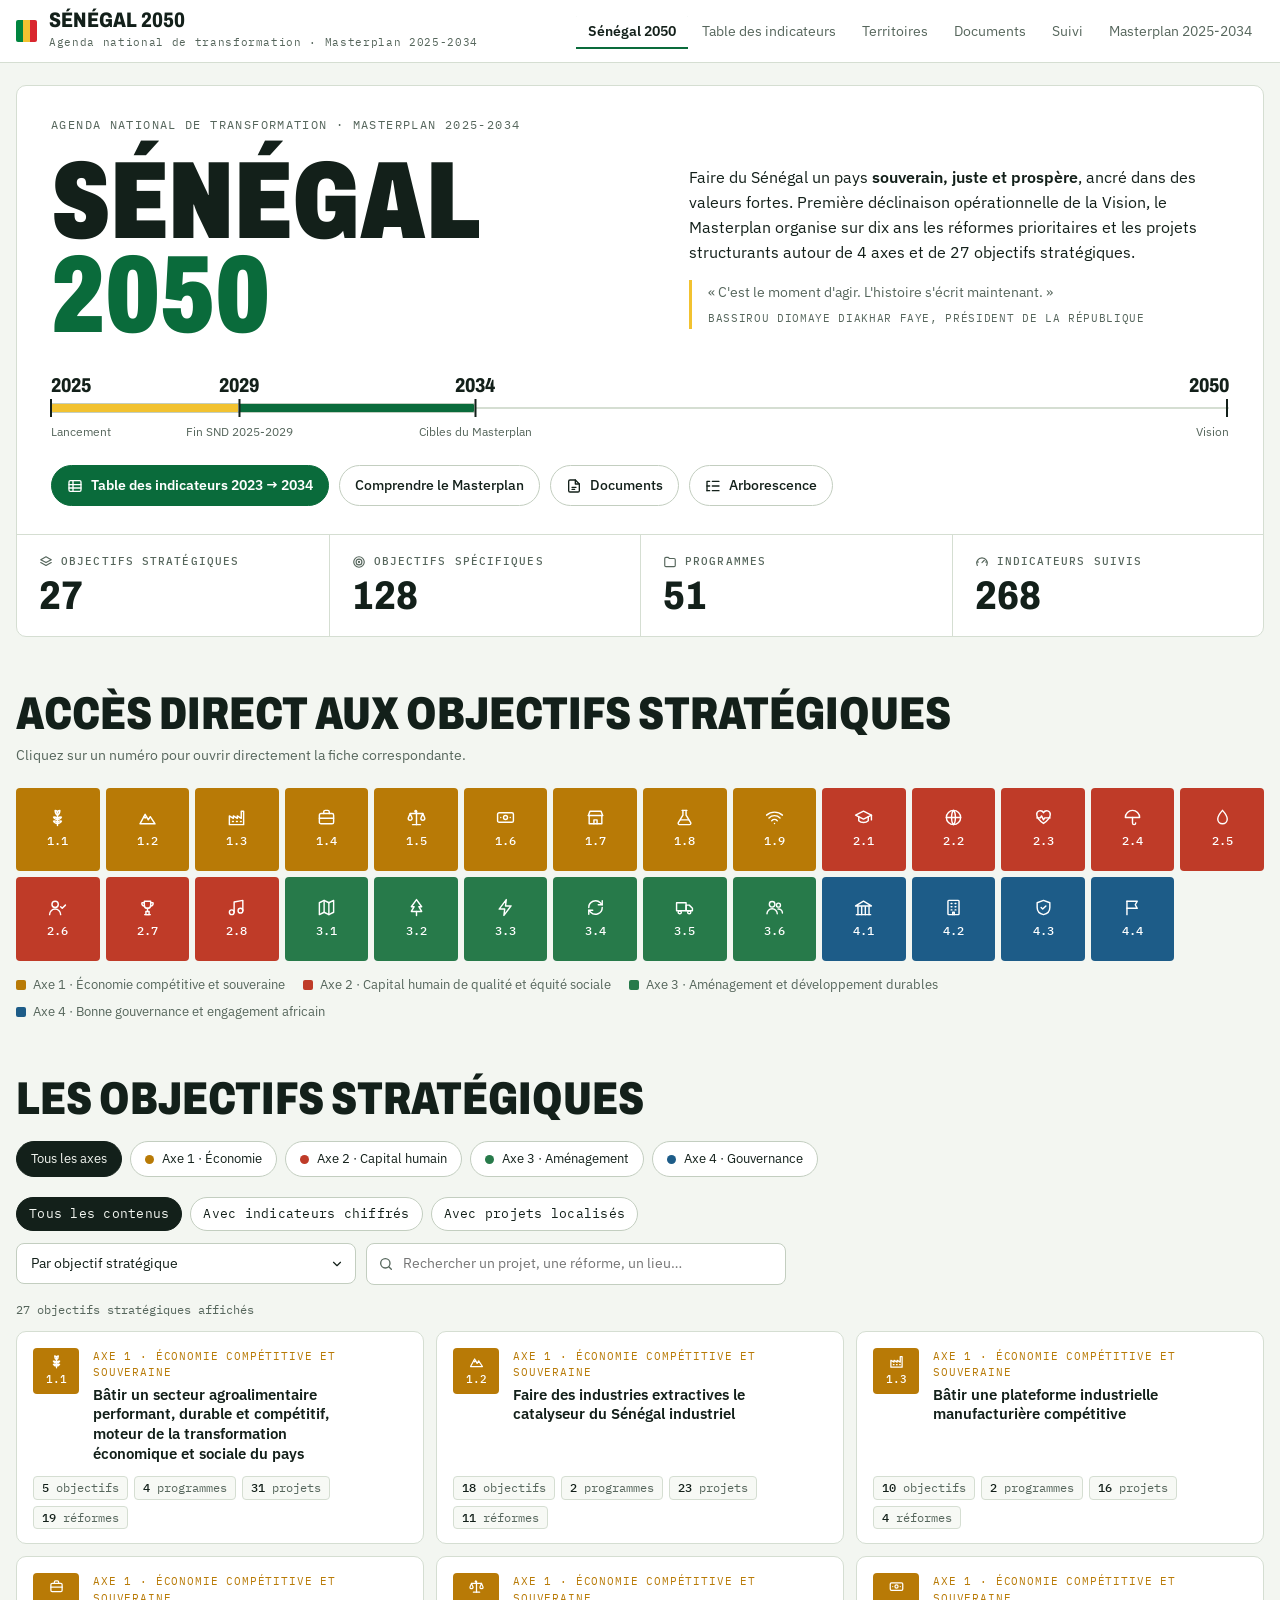
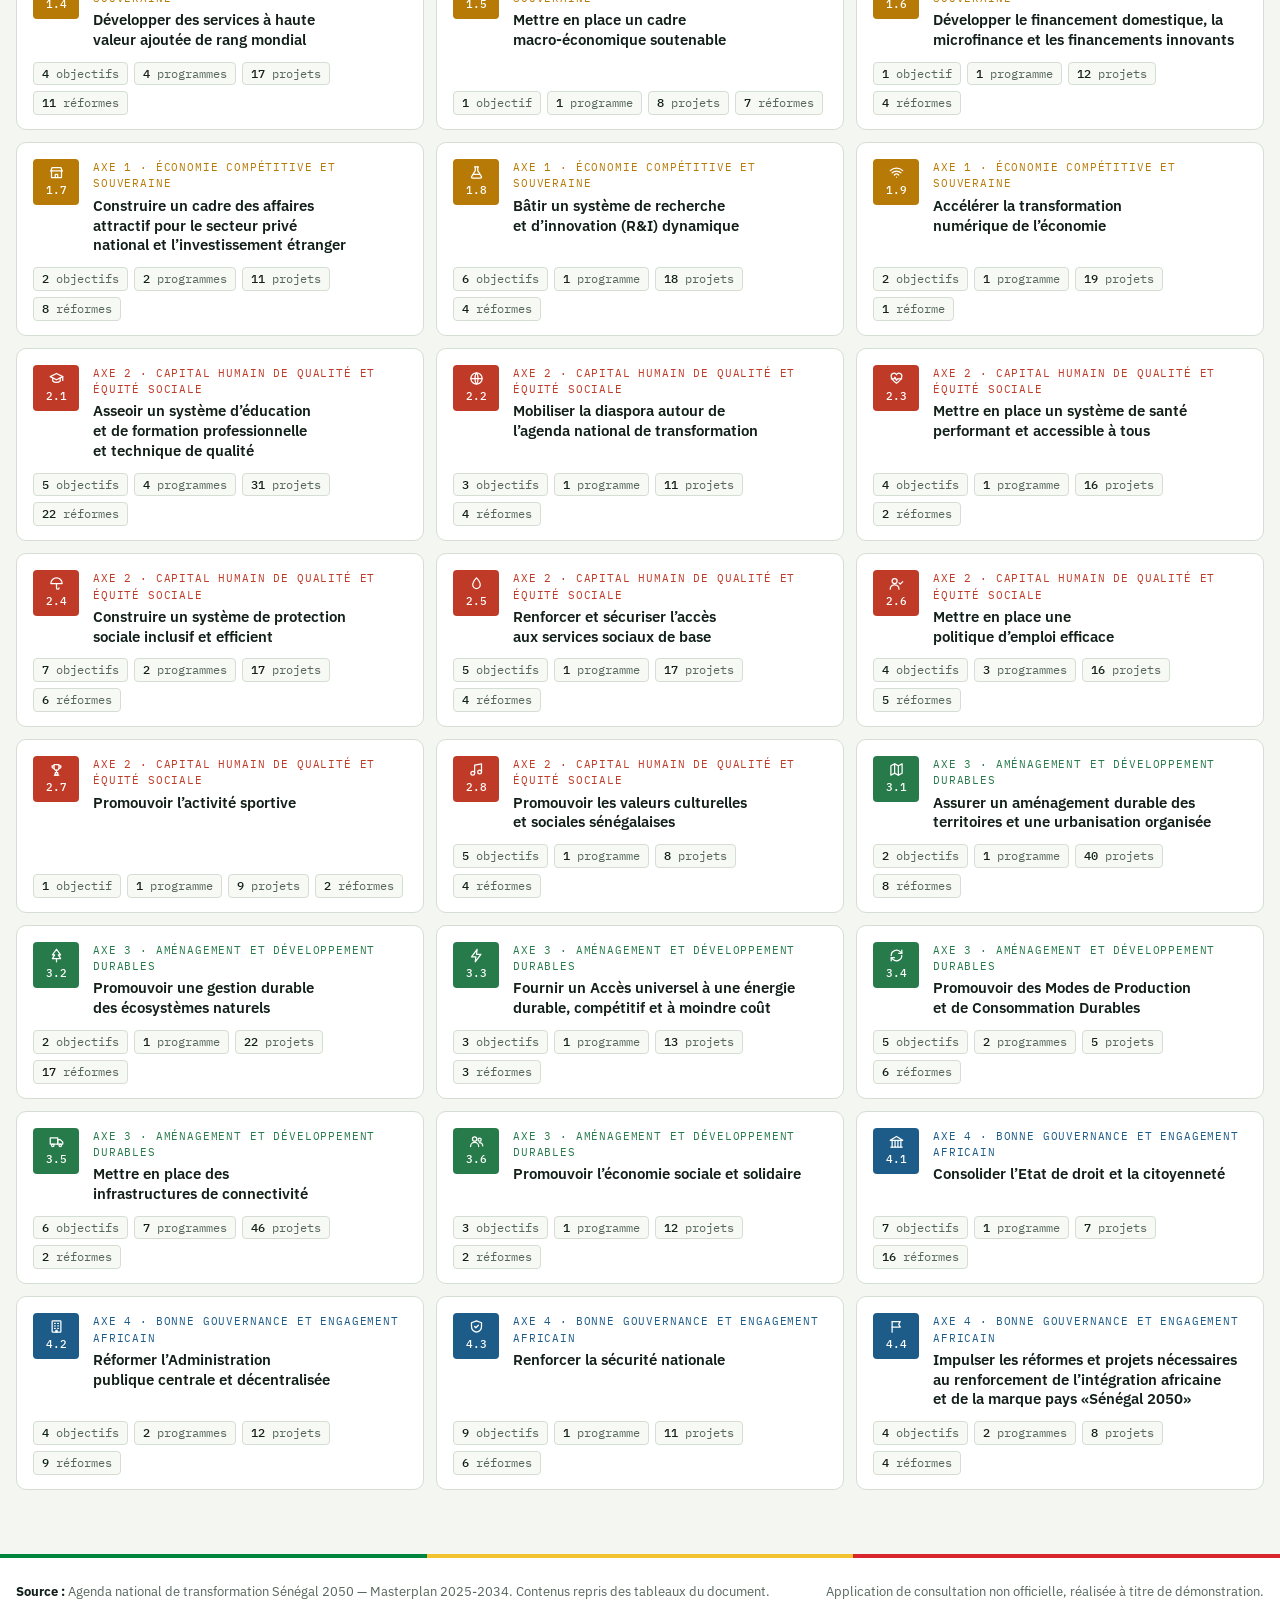
==== commit 608d4dae: "Ajout de l'onglet Suivi (scénarios fictifs) Avancement simulé des indicateurs et des projets selon t" ====
--- a/index.html
+++ b/index.html
@@ -272,7 +272,7 @@
 .rt{border:1px solid var(--line);border-radius:6px;padding:7px 8px;cursor:pointer;display:flex;flex-direction:column;justify-content:space-between;text-align:left;font-size:12px;line-height:1.15;background:var(--surface)}
 .rt b{font-family:var(--display);font-weight:800;font-stretch:85%;font-size:24px;line-height:1}
 .rt[aria-pressed="true"]{outline:2px solid var(--ink);outline-offset:1px}
-.sea{border-radius:6px;display:flex;align-items:flex-end;padding:8px;font-family:var(--mono);font-size:10.5px;letter-spacing:.1em;text-transform:uppercase;color:var(--ax4);background:repeating-linear-gradient(135deg,var(--ax4-bg) 0 6px,transparent 6px 12px)}
+.csea{border-radius:6px;display:flex;align-items:flex-end;padding:8px;font-family:var(--mono);font-size:10.5px;letter-spacing:.1em;text-transform:uppercase;color:var(--ax4);background:repeating-linear-gradient(135deg,var(--ax4-bg) 0 6px,transparent 6px 12px)}
 .gambia{align-self:center;height:14px;border-radius:7px;background:var(--sunk);font-family:var(--mono);font-size:9.5px;letter-spacing:.08em;color:var(--muted);display:flex;align-items:center;justify-content:center}
 .poles{display:grid;grid-template-columns:repeat(4,minmax(0,1fr));gap:8px;margin-top:14px}
 .pole{border:1px solid var(--line);border-radius:8px;padding:10px 12px;background:var(--soft);font-family:var(--display);font-weight:800;font-stretch:85%;font-size:16px}
@@ -283,6 +283,22 @@
 .loc p{font-size:14px;line-height:1.4}
 
 /* cartographie */
+.leftcol{display:grid;gap:16px;min-width:0}
+.cartopanel .pt,.mappanel .pt{font-family:var(--body);font-size:16px;font-weight:600}
+.cartopanel .pd{font-size:13px;color:var(--muted);margin-top:4px}
+.side{position:sticky;top:80px}
+.loc.pick{cursor:pointer;transition:border-color .12s,box-shadow .12s}
+.loc.pick:hover{border-color:var(--c)}
+.loc.pick.sel{border-color:var(--c);box-shadow:inset 3px 0 0 var(--c);background:var(--cbg)}
+.mapfilter{display:flex;align-items:center;gap:10px;flex-wrap:wrap;background:var(--sunk);border-radius:8px;padding:8px 10px 8px 12px;margin-bottom:10px;font-size:13.5px}
+.mapfilter span{flex:1 1 200px;min-width:0}
+.mapfilter .ico{color:var(--accent)}
+svg.map path,svg.map circle,svg.map polyline{vector-effect:non-scaling-stroke}
+svg.map .reg.dim,svg.map .bub.dim{opacity:.35}
+svg.map .rlab.dim{opacity:.45}
+svg.map .selline path{fill:none;stroke:var(--ink);stroke-width:2.2;pointer-events:none;stroke-linejoin:round}
+svg.map.zoomed{transition:none}
+@media (max-width:1000px){.side{position:static}}
 .terr2{display:grid;grid-template-columns:minmax(0,1.75fr) minmax(0,1fr);gap:16px;margin-top:16px;align-items:start}
 @media (max-width:1000px){.terr2{grid-template-columns:1fr}}
 .mappanel{padding:18px 18px 16px}
@@ -297,7 +313,7 @@
 svg.map{width:100%;height:auto;display:block}
 svg.map .reg{stroke:none;cursor:pointer;transition:fill .15s}
 svg.map .reg:hover{filter:brightness(.94)}
-svg.map .reg.sel{stroke:var(--ink);stroke-width:2.2}
+
 svg.map .deps path{fill:none;stroke:var(--line2);stroke-width:.5;pointer-events:none}
 svg.map.inset .deps path{stroke-width:.9}
 svg.map .regline path{fill:none;stroke:var(--muted);stroke-width:.9;pointer-events:none;stroke-linejoin:round}
@@ -314,7 +330,7 @@
 svg.map .pin{cursor:pointer;outline:none}
 svg.map .pin circle{stroke:var(--surface);stroke-width:1.6}
 svg.map .pin text{font-family:var(--mono);font-size:9.5px;font-weight:500;fill:var(--on-axis);text-anchor:middle;pointer-events:none}
-svg.map .pin text.plab{fill:var(--ink);font-family:var(--body);font-size:12px;font-weight:600;paint-order:stroke;stroke:var(--surface);stroke-width:3px}
+svg.map .pin text.plab{text-anchor:start;fill:var(--ink);font-family:var(--body);font-size:12px;font-weight:600;paint-order:stroke;stroke:var(--surface);stroke-width:3px}
 svg.map .pin:hover circle,svg.map .pin:focus-visible circle,svg.map .pin.sel circle{stroke:var(--ink);stroke-width:2.4}
 .mapfoot{display:grid;grid-template-columns:minmax(0,1fr) minmax(0,1fr);gap:16px;margin-top:12px;padding-top:12px;border-top:1px solid var(--line);align-items:start}
 .insetbox{border:1px solid var(--line2);border-radius:8px;padding:6px 6px 4px;background:var(--surface)}
@@ -335,8 +351,66 @@
 .sidehead .caps{font-size:11.5px;color:var(--muted)}
 .btn.sm{padding:5px 11px;font-size:12.5px}
 .poles-t{font-family:var(--body);font-size:15px;font-weight:600;margin-top:14px}
-.side .poles{grid-template-columns:repeat(2,minmax(0,1fr));margin-top:0}
-.side .loclist{max-height:560px}
+.cartopanel .poles{margin-top:10px}
+.side .loclist{max-height:calc(100vh - 140px)}
+
+/* suivi */
+:root{--st-ok2:#1E7A4C;--st-ok:#5FA56E;--st-warn:#D99A1E;--st-bad:#C2412D;--pj0:#C9D1C6;--pj1:#9DB9C9;--pj2:#3F86B5;--pj3:#0A6B3B}
+@media (prefers-color-scheme: dark){:root:not([data-theme="light"]){--st-ok2:#4CC38A;--st-ok:#8FCB97;--st-warn:#E8B04A;--st-bad:#EF7A63;--pj0:#3A4A40;--pj1:#55707F;--pj2:#5EA9DD;--pj3:#4CC38A}}
+:root[data-theme="dark"]{--st-ok2:#4CC38A;--st-ok:#8FCB97;--st-warn:#E8B04A;--st-bad:#EF7A63;--pj0:#3A4A40;--pj1:#55707F;--pj2:#5EA9DD;--pj3:#4CC38A}
+.fictif{display:flex;gap:12px;align-items:flex-start;margin-top:18px;padding:12px 16px;border-radius:10px;border:1px dashed var(--st-warn);background:color-mix(in srgb,var(--st-warn) 10%,var(--surface));font-size:14px}
+.fictif .ico{color:var(--st-warn);width:20px;height:20px;margin-top:1px}
+.suivi-tools{display:flex;flex-wrap:wrap;gap:14px 28px;align-items:flex-end;margin-top:18px}
+.suivi-tools .lab{font-size:10.5px;color:var(--muted);margin-bottom:6px}
+.scdesc{flex:1 1 280px;font-size:13.5px;color:var(--muted);max-width:60ch}
+.kpis{display:grid;grid-template-columns:repeat(4,minmax(0,1fr));gap:12px;margin-top:18px}
+.kpi{background:var(--surface);border:1px solid var(--line);border-radius:10px;padding:16px 18px;display:grid;gap:4px;min-width:0}
+.kpi .caps{font-size:10.5px;color:var(--muted)}
+.kpi b{font-family:var(--display);font-weight:800;font-stretch:85%;font-size:40px;line-height:1;font-variant-numeric:tabular-nums}
+.kpi b em{font-style:normal;font-size:20px;color:var(--muted);font-weight:600}
+.kpi small{font-size:12.5px;color:var(--muted)}
+@media (max-width:900px){.kpis{grid-template-columns:1fr 1fr}}
+.stack{display:flex;height:16px;border-radius:4px;overflow:hidden;margin-top:12px;gap:2px}
+.stack i{display:block;min-width:3px}
+.stleg{display:flex;flex-wrap:wrap;gap:6px 16px;margin-top:10px;font-size:13px}
+.stleg span{display:inline-flex;align-items:center;gap:6px}
+.stleg i{width:10px;height:10px;border-radius:2px}
+.stleg b{font-family:var(--mono);font-weight:500}
+.axbars{display:grid;gap:10px;margin-top:12px}
+.axbar{display:grid;grid-template-columns:28px minmax(0,140px) minmax(0,1fr) 48px;gap:10px;align-items:center}
+.axbar .an{font-family:var(--display);font-weight:900;font-stretch:70%;font-size:26px;color:var(--c);line-height:1}
+.axbar .al{font-size:14px;font-weight:600;line-height:1.2}
+.axbar .al small{display:block;font-weight:400;font-size:11.5px;color:var(--muted)}
+.axbar .av{font-family:var(--mono);font-size:13px;text-align:right}
+.pbar{display:block;height:8px;border-radius:4px;background:var(--sunk);overflow:hidden;min-width:60px}
+.pbar i{display:block;height:100%;border-radius:4px}
+.spill{display:inline-flex;align-items:center;gap:6px;font-size:12px;font-weight:600;white-space:nowrap;padding:3px 9px;border-radius:999px;color:var(--ink);background:color-mix(in srgb,var(--sc) 16%,var(--surface));border:1px solid color-mix(in srgb,var(--sc) 45%,var(--surface))}
+.spill::before{content:"";width:7px;height:7px;border-radius:50%;background:var(--sc)}
+.spill.none{--sc:var(--muted);font-weight:500;color:var(--muted)}
+.lecture{display:grid;gap:8px;font-size:14px;margin-top:8px}
+.sech{font-family:var(--display);font-weight:850;font-stretch:78%;font-size:clamp(26px,3.4vw,38px);text-transform:uppercase;line-height:.95;margin-top:40px}
+.suivi-t .srow{cursor:pointer}
+.suivi-t .srow:hover td{background:var(--soft)}
+.suivi-t .srow.open td{background:var(--cbg)}
+.suivi-t .srow:focus-visible{outline:2px solid var(--accent);outline-offset:-2px}
+.suivi-t .stt{font-size:14px}
+.suivi-t .os{margin-right:6px}
+.suivi-t .avc{min-width:170px}
+.suivi-t .avc,.suivi-t td:nth-child(5){white-space:nowrap}
+.suivi-t .avc .pbar{display:inline-block;width:110px;vertical-align:middle;margin-right:8px}
+.suivi-t .mono{font-family:var(--mono);font-size:12.5px}
+.suivi-t .small{font-size:11.5px;color:var(--muted);margin-left:6px}
+.suivi-t .mini{display:inline-flex;width:80px;height:8px;border-radius:3px;overflow:hidden;vertical-align:middle;gap:1px}
+.suivi-t .mini i{display:block}
+.suivi-t .chev .ico{transition:transform .15s;color:var(--muted)}
+.suivi-t .srow.open .chev .ico{transform:rotate(180deg)}
+.suivi-t .sdet>td{background:var(--soft);padding:10px 14px 14px}
+.tbl.inner{min-width:720px;background:var(--surface);border:1px solid var(--line);border-radius:8px}
+.tbl.inner th em{font-style:normal;color:var(--st-warn)}
+.spark{width:120px;height:30px;display:block}
+.spark .sp-exp{fill:none;stroke:var(--muted);stroke-width:1.2;stroke-dasharray:3 2}
+.spark .sp-real{fill:none;stroke-width:2;stroke-linejoin:round;stroke-linecap:round}
+.muted{color:var(--muted)}
 
 footer{margin-top:64px;background:var(--surface);font-size:13px;color:var(--muted)}
 footer .wrap{display:flex;flex-wrap:wrap;gap:12px 30px;justify-content:space-between;padding-block:24px 32px}
@@ -353,6 +427,7 @@
       <a href="#indicateurs" data-r="indicateurs">Table des indicateurs</a>
       <a href="#territoires" data-r="territoires">Territoires</a>
       <a href="#documents" data-r="documents">Documents</a>
+      <a href="#suivi" data-r="suivi">Suivi</a>
       <a href="#masterplan" data-r="masterplan">Masterplan 2025-2034</a>
     </nav>
   </div>
@@ -370,7 +445,7 @@
 
 <script>
 const OS = [{"id": "1.1", "objectifs": [{"nom": "Construire un modèle agricole plus productif et plus durable", "resultats": ["Les rendements agricoles convergent vers les standards internationaux", "Le modèle agricole est écologiquement intensif, sa performance bénéficie des services écosystémiques et contribue à la préservation de la biodiversité", "Les ménages sont plus résilients et leurs activités sont pérennisées pendant les situations de crise, notamment climatique", "Les orientations et engagements de la Déclaration de Kampala (janvier 2025) sont opérationnalisés, en cohérence avec le nouveau cadre stratégique du PDDAA pour 2026–2035"]}, {"nom": "Renforcer le rôle de la pêche et de l’aquaculture dans la sécurité alimentaire et la compétitivité économique", "resultats": ["Le potentiel maritime, lagunaire et fluvial est pleinement exploité", "Les revenus sont diversifiés", "Le secteur contribue pleinement à la sécurité nutritionnelle", "La réglementation efficace de la pêche permet de lutter contre la surpêche, la pêche INN (pêche illicite, non déclarée et non réglementée) et les pratiques de pêche destructrices"]}, {"nom": "Moderniser et rendre durable le secteur de l’élevage, pour qu’il contribue à la sécurité alimentaire et au développement économique des zones rurales", "resultats": ["L’élevage est formalisé et intensifié", "Les infrastructures de traitement et d’abattage sont densifiées et modernisées", "Un écosystème de services aux éleveurs se déploie sur toute la chaîne de valeur", "Le surpâturage est réduit", "La maîtrise de l’eau permet un maillage stratégique des points d’eau", "Les effluents d’élevage sont traités et valorisés (biogaz, engrais organique...)"]}, {"nom": "Créer des filières agro industrielles modernes et compétitives pour valoriser la production sur les marchés locaux et internationaux", "resultats": ["La production destinée aux acteurs industriels est augmentée et les chaînes d’approvisionnement sont fiabilisées", "La production agro-industrielle locale augmente et permet de diminuer le déficit commercial agroalimentaire du pays", "Des champions industriels émergent, dynamisent l’innovation et créent un effet d’entraînement sur leur écosystème", "Le commerce intra-africain des produits agroalimentaires est multiplié par trois d’ici 2035 conformément aux cibles de la Déclaration de Kampala"]}, {"nom": "Maîtriser l’inflation sur les produits de première nécessité", "resultats": ["Accessibilité des produits de première nécessité à des prix abordables pour tous les ménages, garantissant un pouvoir d’achat soutenu"]}], "programmes": [{"nom": "Agriculture : Programme de coopératives agricoles communautaire & Intensification et Modernisation de l’agriculture Programme de développement des filières arachides, oléagineux, horticoles, céréalières et de chaînes de valeurs Programme de modernisation des marchés, des circuits de distribution, des infrastructures commerciales et de la régulation économique", "projets": ["Coopératives agricoles communautaires", "Plateforme numérique de gestion agricole intégrée", "AgriTech Labs, Agri Innovation Hubs et fermes-écoles", "Production des semences certifiées", "Autosuffisance en Riz", "Opérationnalisation des filières Mil, Fonio, Sorgho, Maïs, Tomates, Fruits et légumes, PFNL", "Pistes rurales", "Mécanisation de l’Agriculture", "Incorporation des Céréales locales et tubercules dans la panification", "Promotion du Consommer local et du Made in Senegal", "PROMAGEM Plus : Projet de modernisation des marchés, des circuits de distribution et des infrastructures commerciales", "Plateformes de stockage agro-alimentaire", "Développement du système de récépissé d’entrepôts", "Aménagement des périmètres agricoles (grands bassins, coopératives etc.)", "Projets de résilience économique de la Casamance", "Projet de réhabilitation et d’extension des périmètres irrigués du Bassin de l’Anambé", "Bourse des matières premières", "Système d’information commerciale (Stock et prix des produits) et de prospective économique", "Projet des Grands Périmètres de cultures fourragères", "Projet d’aménagement de 1000 ha de vallées et basfonds et 40 ha de périmètres maraîchers dans les régions de Fatick et Kaolack"], "reformes": ["Loi d’orientation agro-sylvopastorale", "Réforme foncière", "Réforme du statut d’agriculteur et Structuration des Coopératives", "Agricoles Communautaires (CAC)", "Planification territoriale"]}, {"nom": "Pêche et aquaculture : Programme de restructuration de la pêche artisanale et de valorisation des produits halieutiques", "projets": ["Création de fermes aquacoles industrielles", "Développement de la Pêche artisanale", "Gestion durable des Pêcheries continentales", "Restructuration des habitats et fonds marins", "Projet Sénégal Ressources Management (SENRM)"], "reformes": ["Révision du code de la pêche maritime", "Code de la pêche continentale", "Révision de la politique de quotas", "Encadrement strict des usines de farines et d’huiles de poisson", "Collaboration transfrontalière", "Mise en place d’un régime foncier pour l’aquaculture"]}, {"nom": "Élevage : Programme de développement de la filière élevage et des chaînes de valeurs", "projets": ["Développement industriel de la filière Lait", "Soutien à l’Aviculture, Œufs à Couver (OAC) et viande blanche", "Autosuffisance en Moutons", "Développement des fermes industrielles bovines et ovines et promotion de races améliorées", "Modernisation et certification des abattoirs"], "reformes": ["Définition de couloirs de transhumance sécurisés et zones de pâturage avec une gouvernance renforcée", "Surveillance accrue des réserves sylvo-pastorales", "Intégration de l’approche « One", "Health » pour améliorer la santé des cheptels, des écosystèmes et des éleveurs"]}, {"nom": "Agro-Industrie : Programme de développement des agropoles Programme d’appui à la transformation agro-industrielle", "projets": ["Développement accéléré des agropoles notamment (Sud, Centre, Nord, Ouest, Est)"], "reformes": ["Transition vers une agriculture contractuelle", "Appui au financement", "Harmonisation des politiques publiques autour des filières prioritaires", "Statut de la ZES à vocation Agroindustrielle"]}], "titre": "Bâtir un secteur agroalimentaire performant, durable et compétitif, moteur de la transformation économique et sociale du pays", "indicateurs": [["Contribution du secteur au PIB (en milliards de FCFA)", "4 505", "9 179"], ["Emplois (millions)", "1,5", "2,6"], ["Prévalence de l’insécurité alimentaire modérée ou grave (%)", "5,7", "0"], ["Balance commerciale agroalimentaire (en milliards de FCFA)", "-418", ">0"], ["Réduction des pertes agricoles post-récolte", "-", "- 50%"], ["Part de la production transformée localement", "-", "35%"], ["Augmentation de la production agroalimentaire", "", "60%"], ["Production céréalières (t)", "4 015 165", "6 487 624"], ["Production horticole (t)", "3 811 207", "5 433 870"], ["Production halieutique (t)", "551469", "563 724"], ["Production aquacole (t)", "1 804", "239 902"], ["Production de viande et d’abats (t)", "335 044", "717 052"], ["Production de lait (Ml)", "300", "888"], ["Rendements céréaliers : riz, mil, maïs (t/ha)", "1,93", "7"], ["Productivité moyenne des vaches laitières (L/an)", "1000", "2500"], ["Surface des terres cultivées (ha)", "4 213 054", "4 825 200"], ["Émissions de gaz à effets de serre liés aux activités agricoles (Millions T CO2e)", "12,43", "2,5"], ["Part des producteurs adhérents à une coopérative (CAC)", "NA", "70%"]]}, {"id": "1.2", "objectifs": [{"nom": "Améliorer la gouvernance et la transparence dans la gestion des ressources", "resultats": ["Les audits et révisions des contrats sont réalisés pour garantir une gestion transparente et équitable des ressources", "Un système de suivi efficace des revenus issus des ressources gazières, pétrolières et minières est établi pour une meilleure traçabilité financière", "Notre engagement national envers la transparence par la mise en œuvre des principes de l’Initiative pour la Transparence des Industries Extractives (ITIE) est renforcé", "Un système d’information stratégique du secteur minier est mis en place"]}, {"nom": "Renforcer la gouvernance et les stratégies de contenu local", "resultats": ["Les politiques de contenu local sont développées, accompagnées d’un plan concret de mise en œuvre pour maximiser les retombées économiques nationales", "Les capacités de l’administration à garantir la mise en œuvre efficace de la stratégie adoptée sont renforcées"]}, {"nom": "Renforcer la gestion des données géologiques et minières", "resultats": ["Les capacités techniques et opérationnelles du Service géologique national sont renforcées pour une meilleure gestion des ressources"]}, {"nom": "Promouvoir la durabilité environnementale et l’efficacité dans l’utilisation des ressources minérales", "resultats": ["La gestion durable des ressources minérales est optimisée pour garantir leur exploitation rationnelle et leur préservation à long terme", "L ’évaluation environnementale est systématisée pour l’ensemble des projets miniers", "Le Fonds de réhabilitation minier est opérationnalisé"]}, {"nom": "Promouvoir le bassin sénégalais à l’échelle régionale et internationale", "resultats": ["Une stratégie de marketing et de communication est élaborée pour valoriser le secteur minier et pétrolier sénégalais à l’échelle nationale et internationale", "Des événements stratégiques, tels que des forums et conférences internationales, sont organisés pour promouvoir les opportunités du secteur minier et pétrolier", "Des partenariats avec des organisations internationales et des institutions financières sont établis pour renforcer les investissements et le transfert d’expertise", "La visibilité en ligne du secteur minier et pétrolier sénégalais est améliorée grâce à une stratégie digitale optimisée"]}, {"nom": "Réduire l’impact environnemental des sites de production", "resultats": ["Les capacités sont développées pour une évaluation approfondie des impacts environnementaux (EIE) et une gestion efficace des risques liés aux activités minières", "Les Plans d’Action Biodiversité (PAB) sont systématisés autour des profits miniers afin de renforcer la résilience des écosystèmes", "Un système de suivi environnemental en temps réel est Installé pour une gestion proactive des impacts", "Les communautés locales actives dans les mines artisanales sont impliquées à travers des campagnes de sensibilisation et des consultations sur la gestion environnementale", "Les technologies avancées sont adoptées pour le traitement des déchets et une gestion durable des ressources en eau", "La coopération internationale est renforcée à travers des partenariats stratégiques pour améliorer la gestion environnementale"]}, {"nom": "Sécuriser l’approvisionnement du marché intérieur en gaz naturel", "resultats": ["Le recours aux droits d’achat de gaz sur le champ gazier de GTA est exercé dans l’immédiat, associé à terme au lancement de la production du champ gazier Yakaar-Teranga, pour renforcer l’approvisionnement énergétique national", "Le développement des phases 1+, 2 et 3 du projet GTA est accéléré pour maximiser la production gazière et soutenir la consommation locale et les exportations", "Le gaz associé de Sangomar est exploité pour optimiser les ressources disponibles et réduire le gaspillage", "Le développement du Réseau Gazier du Sénégal (RGS) est accéléré avec une priorité donnée à la réalisation du tronçon Nord pour améliorer la distribution"]}, {"nom": "Sécuriser l’approvisionnement du marché intérieur en pétrole brut", "resultats": ["La production pétrolière de Sangomar est maximisée et les phases ultérieures lancées pour assurer une exploitation durable et rentable", "L ’exploration pétrolière est stimulée afin d’identifier de nouveaux gisements e t d’accroître les réserves nationales", "Les potentialités des réserves de l’Agence de Gestion et de Coopération entre le Sénégal et la Guinée-Bissau (AGC) sont réévaluées en s’appuyant sur les avancées technologiques et les opportunités émergentes d’écoulement"]}, {"nom": "Opérationnaliser les filières pétrochimique et de raffinage", "resultats": ["Le projet SAR 2.0 est réalisé pour renforcer les capacités de raffinage et répondre aux besoins croissants du secteur énergétique", "Une ville industrielle et énergétique est aménagée pour accueillir la SAR 2.0, une usine d’urée, ainsi que les projets pétrochimiques et énergétiques futurs"]}, {"nom": "Faire du Sénégal un hub de services hydrocarbures du bassin régional MSGBC et booster son contenu local Oil and Gas", "resultats": ["2 à 3 bases logistiques pétrolières stratégiques sont établies à Saint-Louis, Ndayane, et éventuellement Nikine, pour soutenir les opérations offshores", "Un pôle de formation et de certification destiné à renforcer les compétences dans l’industrie offshore est développé", "La sécurité et la gestion des risques dans les activités en amont (upstream) est améliorée pour garantir des opérations fiables et durables"]}, {"nom": "Développer une chaîne de valeur intégrée pour la production et la transformation des phosphates en engrais", "resultats": ["Les capacités de production de phosphates sont augmentées pour répondre à la demande croissante et renforcer la compétitivité du secteur", "Des unités intégrées de production d’engrais sont mises en place ou renforcées pour soutenir l’agriculture nationale et les exportations (Senchim, Matam, Urée.)", "Une infrastructure logistique performante est établie pour assurer une distribution efficace des engrais sur le territoire"]}, {"nom": "Créer une chaîne de valeur locale pour les matériaux de construction allant de l’extraction des matières premières (sables, granulats, pierres, argiles) jusqu’à la transformation et la distribution des produits finis", "resultats": ["Les capacités de production locale de ciment et de béton sont augmentées pour répondre à la demande croissante dans le secteur de la construction", "L ’industrie locale est soutenue pour la fabrication de briques, blocs, carreaux et autres matériaux de construction afin de stimuler l’économie nationale", "Les réseaux de distribution sont améliorés pour garantir un approvisionnement régulier et efficace en matériaux de construction", "Des normes strictes sont mises en place pour assurer la qualité et la conformité des matériaux de construction avec les standards internationaux", "Une école dédiée à la construction et à la formation professionnelle est créée pour développer les talents nationaux et régionaux"]}, {"nom": "Assurer la compétitivité du secteur des matériaux de construction à l’échelle nationale et régionale", "resultats": ["Des plateformes industrielles soutenues par un cadre des affaires attractif sont établies pour favoriser le développement de l’industrie des matériaux de construction"]}, {"nom": "Promouvoir une urbanisation durable avec des matériaux de construction écologiques et durables", "resultats": ["Les matériaux de construction à faible empreinte carbone sont intégrés dans tous les programmes de logements économiques et sociaux pour promouvoir la durabilité", "Des campagnes de sensibilisation sont lancées pour mettre en avant les avantages des matériaux écologiques et leur impact positif sur l’environnement et la santé"]}, {"nom": "Réduire l’exploitation illégale et promouvoir l’orpaillage artisanal responsable", "resultats": ["Une politique de régulation est adoptée et mise en œuvre pour encadrer les exploitations minières artisanales et réduire leur impact négatif"]}, {"nom": "Valoriser localement les métaux précieux par la transformation", "resultats": ["Une unité de transformation locale est installée pour valoriser les métaux précieux au niveau national"]}, {"nom": "Formaliser les acteurs locaux et renforcer les capacités locales", "resultats": ["Des programmes de formalisation pour les travailleurs du secteur minier et de la transformation sont mis en place afin de renforcer leur intégration dans l’économie formelle"]}, {"nom": "Développer des comptoirs de l’or et améliorer la traçabilité et de la transparence dans la filière de l’or", "resultats": ["Des comptoirs de l’or sont établis pour structurer et dynamiser la filière", "Un système de certification et de traçabilité des métaux précieux est déployé pour garantir leur conformité et leur origine éthique", "Une usine de raffinage d’or et d’autres métaux précieux détenue par des nationaux est mise en place"]}], "programmes": [{"nom": "Mines : Programme de développement de hubs miniers régionaux", "projets": ["Révision des contrats et pratiques en place", "Renforcement des capacités du Service géologique national", "Écosystème du savoir et de la formation aux métiers des mines et de la géologie", "Cité technologique des Mines et de la Géologie de Thiès", "Stratégie pour le contenu local et la valeur ajoutée créée", "Industrialisation du fer et de la métallurgie", "Industrialisation de l’iode", "Hub minier régional (Kédougou)", "Pôle industriel Phosphates-engrais (Matam)", "Projet industriel des phosphates/engrais de Louga", "Projet Usine d’Engrais : Urée, Engrais Organominéraux", "Développement d’une usine de raffinage de l’or au niveau local", "Industrialisation du sel", "Industrialisation du marbre"], "reformes": ["Procéder à la révision du Code minier", "Élaboration d’un modèle de contrat de partage de production et de règles de mise en concurrence", "Élaboration d’un projet de Code minier modifié et de ses textes d’application", "Opérationnalisation du Fonds de Réhabilitation des Sites Miniers et de Carrières (FRSMC)", "Révision du Décret n°89-1539 du 19 décembre 1989 réglementant la fabrication, l’importation, la conservation, le transport et l’emploi des explosifs à usage civil", "Effectivité du Fonds d’Appui au Développement Local (FADL)", "Mise à jour du cadastre minier", "Mise à jour du cadre fiscal pour favoriser la transformation locale des ressources"]}, {"nom": "Hydrocarbures : Programme de développement et de renforcement des capacités nationales en hydrocarbures Programme d’optimisation de l’exploitation d’hydrocarbures", "projets": ["Développement du Gaz master plan", "Construction du réseau gazier du Sénégal", "Accélération de la production de gaz : Sangomar gaz, Yakaar-Teranga et GTA1+", "Promotion des blocs non attribués", "Opérationnalisation des filières pétrochimiques", "Cité de l’énergie y compris les industries de raffinage (SAR 2.0), les industries pétrochimiques, et les projets énergétiques", "Création de deux à trois bases pétrolières amont", "Développement d’une stratégie pour le contenu local et la valeur ajoutée créée dans le pays", "Connexion au Gazoduc Africain Atlantique"], "reformes": ["Mise à jour du cadre réglementaire pour favoriser la prospection", "Amélioration de la gouvernance", "Renforcement du capital humain"]}], "titre": "Faire des industries extractives le catalyseur du Sénégal industriel", "indicateurs": [["VA des industries extractives en milliards de FCFA", "1 969", "5 653"], ["Nombre d’emplois directs dans le secteur des industries extractives", "186 714", "350 000"], ["Taux de couverture des besoins locaux par les produits industriels issus des industries extractives", "", "100%"], ["Taux d’accès aux rapports de performance sur les projets extractifs, tels que les audits externes, et les rapports de revenus (%)", "-", "100"], ["Publication des contrats et accords du secteur extractif", "Oui", "Oui"], ["Taux de mise en œuvre des politiques de contenu local (%)", "-", "100"], ["Pourcentage du territoire national couvert par des études géologiques actualisées et des cartes géologiques précises", "-", "100"], ["Qualité et compliance des données d'évaluation disponible (e.g. JORC compliance)", "Non", "Oui"], ["Nombre de nouvelles licences de prospections délivrées depuis le début de la campagne de promotion", "0", "10"], ["Part de sites ayant atteint les normes de qualité de l'air, de l'eau et des sols établies par les régulations environnementales nationales et internationales (%)", "-", "80"], ["Pourcentage de la demande nationale de gaz naturel qui est couverte par la production locale", "0", "100"], ["Taux de disponibilité des infrastructures critiques", "-", "90"], ["Part de la demande nationale en produits pétroliers couverte par la production locale", "-", "100"], ["Taux de couverture des besoins locaux en engrais", "", "100"], ["Part des importations de matériaux de construction dans les besoins (%)", "60", "30"], ["Réduction des émissions de CO₂ liées à la production et à la construction avec des matériaux écologiques", "-", "30"], ["Volume de recettes fiscales et économiques provenant des métaux précieux (Mds XOF)", "242,3", ""]]}, {"id": "1.3", "objectifs": [{"nom": "Renforcer les plateformes industrielles intégrées", "resultats": ["Sénégal développe 1000 hectares de zones économiques spéciales et de plateformes industrielles manufacturières", "Les pôles industriels de Touba, Diamniadio, Diass, Ndayane et le parc automobile sont renforcés", "Les infrastructures commerciales et les plateformes d’exportation compétitives sont déployées"]}, {"nom": "Promouvoir les investissements et les exportations", "resultats": ["L’APIX est réformée, pour en faire une structure d’appui aux échanges extérieures (investissements et exportations)", "La stratégie de promotion à l’international et de développement des échanges est bâtie", "La stratégie de développement des exportations est élaborée et mise en œuvre"]}, {"nom": "Favoriser la mobilisation de capitaux privés dans les projets stratégiques de transformation", "resultats": ["Le FONSIS est renforcé à travers un transfert d’actifs marchands ou à potentiel marchand, devant lui permettre une mobilisation accrue de capitaux privés vers les projets stratégiques de transformation", "Les investissements dans les projets stratégiques sont renforcés avec un objectif d’effet de levier sur la mobilisation des capitaux privés", "La loi PPP est évaluée et actualisée dans un objectif de mieux booster les financements", "PPP", "Le cadre des affaires est amélioré (incitations fiscales, protection sociale, disponibilité d’intrants compétitifs en particulier l’électricité, etc.)"]}, {"nom": "Améliorer la gouvernance et la régulation", "resultats": ["Un cadre réglementaire adéquat est mis en place pour accompagner le développement industriel", "Le rôle de l’ASN dans la supervision de la qualité des produits et services industriels est renforcé"]}, {"nom": "Promouvoir le capital humain", "resultats": ["La main d’œuvre qualifiée et compétente est disponible", "Les investissements sont accentués dans la formation spécialisée aux métiers industriels", "Les partenariats entre les universités et les industries sont encouragés, afin de développer des compétences adaptées", "L’approche « Santé dans toutes les politiques » (SdTP) visant à intégrer les enjeux de santé publique dans la politique industrielle nationale est respectée"]}, {"nom": "Promouvoir la recherche", "resultats": ["La recherche appliquée pour le développement des technologies adaptées aux besoins locaux est fortement encouragée", "La culture technologique est renforcée"]}, {"nom": "Bâtir une souveraineté sur la production des médicaments", "resultats": ["Le Sénégal assure 50% de ses besoins nationaux en approvisionnement de médicaments grâce à la production nationale", "Les populations ont un accès plus élargi aux médicaments essentiels", "La sécurité sanitaire est renforcée", "Le coût des médicaments est réduit", "Le Sénégal garantit la distribution d’au moins 20% des produits pharmaceutiques pour l’Afrique de l’Ouest"]}, {"nom": "Bâtir des filières cuir et textile sénégalaises intégrées d’amont en aval et compétitives", "resultats": ["Les filières cuir et textile sont plus compétitives, innovantes et à forte valeur ajoutée", "La part des produits finis locaux sur les marchés national et international a triplé", "Les importations de textile et de produits en cuir ont baissé", "Les exportations de produits en cuir et coton sénégalais vers l’Afrique de l’Ouest et d’autres marchés internationaux ont fortement augmenté"]}, {"nom": "Substitution des importations par une production locale", "resultats": ["Des industries d’assemblage sont mises en place pour une économie innovante et compétitive au service du marché régional", "Le taux d’intégration des filières est amélioré (augmentation du taux de transformation des unités d’assemblage en unités intégrées)"]}, {"nom": "Transition vers un recyclage des déchets performant", "resultats": ["Les déchets sont soumis à une gestion intégrée", "Les capacités de recyclage du Sénégal sont renforcées"]}], "programmes": [{"nom": "Financement, formation, recherche", "projets": ["Renforcement du FONSIS, pour le financement, avec effet de levier sur les capitaux privés, de projets structurants et de champions nationaux", "Renforcement de la promotion des investissements et des exportations (APIX)", "Appui à la normalisation et à la mise à niveau des entreprises", "Renforcement des formations sur les process industriels", "Expansion de la formation duale et des cursus d’ingénierie", "Promotion des filières STEM et renforcement des Instituts Supérieurs d’Enseignement Professionnel (ISEP)", "Création de l’Institut des métiers d’art d’Afrique de l’Ouest"], "reformes": ["Réforme fiscale (mise en place d’un cadre fiscal plus favorable à la valorisation locale et aux fonds de Capital-Investissement)", "Sécurisation des brevets de production industrielle", "Simplification et digitalisation des opérations portuaires et douanières", "Amélioration de la gouvernance et de la régulation, avec une priorité donnée au développement industriel"]}, {"nom": "Opérationnalisation des stratégies filières Programme de développement d’industries pharmaceutiques, biomédicales et chimiques Programme d’industrialisation des cuirs et peaux Programme Stratégie filière Coton et Textile", "projets": ["Déploiement accéléré des Zones Économiques", "Spéciales et hubs industriels", "Projet de relance de l’industrie pharmaceutique locale", "Pôle industriel pharmaceutique", "Pôle industriel biomédical", "Opérationnalisation de la stratégie filière Cuir et peaux", "Opérationnalisation de la stratégie filière Coton et Textile", "Opérationnalisation Stratégie filière recyclage des déchets", "Zones industrielles Touba, Diamniadio/Diass, Ndayane, Parc industriel automobile)"], "reformes": []}], "titre": "Bâtir une plateforme industrielle manufacturière compétitive", "indicateurs": [["Valeur ajoutée des industries pharmaceutiques, milliards de FCFA", "10,1", "59,2"], ["Nombre d'emplois dans les industries pharmaceutiques", "3 980", "295 126"], ["Taux de couverture des besoins en médicaments", "<10%", "50%"], ["Valeur ajoutée de la filière cuir, milliards de FCFA", "15", "86,6"], ["Valeur ajoutée de la filière textile, milliards de FCFA", "331", "1 063"], ["Part des filières cuir et textile dans les exportations", "2,1%", ""], ["Valeur ajoutée des industries d'assemblage, milliards de FCFA", "301,2", "631"], ["Taux de collecte de déchets à l’échelle nationale", "40%", "50%"], ["Taux de recyclage des déchets à l’échelle nationale", "22%", "30%"], ["Taux de tri au niveau des producteurs", "-", "20%"]]}, {"id": "1.4", "objectifs": [{"nom": "Faire du Sénégal l’une des principales destinations touristiques d’Afrique", "resultats": ["Une offre touristique compétitive est développée sur les cinq segments d’offre touristiques à fort potentiel (MICE, tourisme balnéaire, éco-tourisme, tourisme religieux, tourisme mémoriel, tourisme culturel)", "Une marque nationale forte est créée et promeut activement le tourisme intérieur"]}, {"nom": "Bâtir un leadership continental dans les Industries Culturelles et Créatives", "resultats": ["La production des Industries Culturelles et Créatives sénégalaises dynamique se distingue sur le marché mondial", "Le patrimoine culturel matériel et immatériel du Sénégal est préservé, valorisé et rendu accessible à la jeunesse nationale", "Le Sénégal s’est imposé comme une plateforme d’exposition et de distribution culturelle leader d’Afrique francophone"]}, {"nom": "Développer les services numériques à l’export et pour le marché intérieur", "resultats": ["Le Sénégal est un hub de services numériques compétitif à l’international : services d’externalisation CRM, ITO, BPO, et ESO"]}, {"nom": "Gagner des parts de marché à l’international, notamment auprès des clients africains, sur les services au capital humain à haute valeur ajoutée (éducation supérieure, formation professionnelle, santé, sport)", "resultats": ["Le Sénégal est une destination privilégiée des clients étrangers à la recherche de services à haute valeur ajoutée dans l’éducation supérieure, la formation professionnelle, la santé et le sport"]}], "programmes": [{"nom": "Tourisme : Programme de développement du tourisme Programme de renforcement de la compétitivité du tourisme", "projets": ["Fonds de garantie et mobilisation de capitaux pour la diversification touristique", "Maison du tourisme", "Eco-parcs touristiques", "Soutien à une offre touristique compétitive sur les segments d’offre touristique à fort potentiel (MICE, tourisme balnéaire, éco-tourisme, tourisme religieux, tourisme mémoriel, tourisme médical, tourisme événementiel)", "Déploiement de JOJ Impact Promotion du tourisme via la marque «Visit Senegal»", "Renforcement des compétences et des capacités des acteurs du secteur", "Modernisation du Secteur artisanal", "Réhabilitation des sites naturels et culturels", "Aménagement des Zones touristiques intégrées"], "reformes": ["Modernisation du cadre d’investissement : digitalisation, collecte de données et simplification des procédures", "Mise en place de référentiels pour la formation duale"]}, {"nom": "Programme de développement du patrimoine et des industries culturelles et créatives", "projets": ["Élaboration et mise en œuvre de la stratégie de la filière ICC", "Création d’Incubateurs d’entreprises culturelles", "Création de la Cité du Cinéma et de l’audiovisuel du Sénégal", "Création de maisons d’art et des Industries Culturelles et Créatives", "Construction et réforme de l’Ecole Nationale des Arts et Métiers de la Culture"], "reformes": ["Revue du cadre fiscal des plateformes numériques et opérateurs télécom pour dédier des ressources aux créateurs de contenu", "Structuration des collectifs professionnels ICC et mise en place de référentiels de formation et de système d’accréditation des formations"]}, {"nom": "Soutien au développement des services numériques", "projets": ["Mise à disposition d’infrastructures et de ressources pour l’écosystème numérique (Datacenter, Supercalculateur, environnement de développement, etc.)", "Création d’une industrie manufacturière du numérique (assemblage, production de composants et d’équipements électroniques)", "Mutualisation et mise en cohérence des initiatives d’accélération de l’économie numérique (PTN, Fablabs, incubateurs, living labs, etc.)"], "reformes": ["Promotion pour l’implantation au", "Sénégal de fonds d’amorçage et fonds de capital-investissement internationaux et nationaux", "Promotion des investissements privés dans le cloud"]}, {"nom": "Soutien au développement des services au capital humain à l’export dans l’enseignement supérieur, à la formation professionnelle, à la santé et au sport", "projets": [], "reformes": ["Création d’un fonds de garantie pour inciter les banques à accorder des prêts aux porteurs de projets des ICC (réorienter l’usage des fonds du FOPICA vers de la garantie et augmenter les ressources mobilisables)", "Promotion des investissements privés nationaux dans les établissements de formation professionnelle et d’enseignement supérieur attirant des étudiants étrangers", "Promotion des investissements privés pour le développement de cliniques et hôpitaux accueillant des touristes médicaux", "Promotion des investissements privés dans le développement d’académies sportives (sports collectifs, arts martiaux, lutte, athlétisme, sports individuels) connectés aux fédérations et marché international du sport à travers des Partenariat public-privé"]}], "titre": "Développer des services à haute valeur ajoutée de rang mondial", "indicateurs": [["Contribution au PIB des services à haute valeur ajoutée, milliards FCFA", "3331", "8005"], ["Emplois dans les services à haute valeur ajoutée", "385 963", "769 952"], ["Contribution du tourisme au PIB national, milliards FCFA", "178", "516"], ["Emplois formels dans le secteur du tourisme", "44 900", "113 900"], ["Nombres de touristes internationaux", "800 000", "2 000 000"], ["Dépense moyenne par touriste international, FCFA", "518 750", "640 500"], ["Contribution des ICC au PIB national, milliards FCFA", "417", "1325"], ["Emplois formels du secteur ICC", "140 770", "263 777"], ["Nombre de visiteurs des sites du patrimoine culturel", "335 996", "1 008 000"], ["Contribution des services numériques au PIB national, milliards FCFA", "655", "1780"], ["Emplois formels des services numériques", "18 893", "59 000"], ["Contribution au PIB des services au capital humain, milliards FCFA", "1162", "2728"], ["Emplois formels des services au capital humain", "181 400", "333 275"], ["Investissement privé annuel dans l’offre touristique, FCFA", "12 milliards/ an", "60 milliards/ an"], ["Réceptifs hôteliers 4* et 5*", "20", "100"], ["Partenariats avec les tours opérateurs leader des marchés émetteurs de touristes", "0", "20"], ["Fonds de garantie pour les investissements privés ICC, milliards FCFA", "0", "50"], ["Formation annuelle de codeurs aguerris", "120", "1000"], ["Entreprise nationale championne dans l’offshoring de services numériques", "0", ">10"]]}, {"id": "1.5", "objectifs": [{"nom": "Promouvoir une gestion efficace et transparente des finances publiques", "resultats": ["Le Sénégal augmente les ressources fiscales et optimise la mobilisation des recettes", "Les dépenses publiques sont rationalisées avec une orientation stratégique vers les priorités nationales", "La gestion de la commande publique est alignée sur les ambitions de développement économique et social du pays", "La politique d’actionnariat public est rendue plus efficiente pour maximiser les retombées économiques et sociales", "La soutenabilité de la dette nationale est renforcée grâce à une gestion financière prudente et stratégique", "La contribution des Partenaires au Développement (PAD) au financement est optimisée et alignée aux objectifs de développement national"]}], "programmes": [{"nom": "Gestion des Finances publiques : Stratégie de mobilisation de recettes Programme de réduction du train de vie de l’État", "projets": ["Mise en place d’une stratégie pour l’augmentation des ressources publiques", "Rationalisation des dépenses publiques et orientation vers des priorités nationales", "Modernisation et harmonisation de la gestion des marchés publics", "Stratégie de gestion durable de la dette nationale", "Maximisation de l’impact de l’Aide Publique au", "Développement (APD)", "Promotion des PPP dans le financement des projets d’investissement publics prioritaires", "Cession d’actifs marchands non stratégiques et non souverains"], "reformes": ["Réforme de la politique fiscale", "Nouveau cadre de gouvernance et de promotion des PPP", "Mise à niveau de la politique d’endettement", "Rationalisation de l’actionnariat public", "Réforme budgétaire pour une allocation efficace des ressources publiques", "Budgétisation à base zéro", "Suppression d’agences publiques"]}], "titre": "Mettre en place un cadre macro-économique soutenable", "indicateurs": [["Indice de transparence du budget (EBO)", "73e/120 (42/100)", "Top 20 (65/100)"], ["Taux d’inflation", "5,9%", "2%"], ["Déficit budgétaire", "12,3%", "3%"], ["Dette/PIB", "99,67%", "60%"], ["Réforme fiscale adoptée et mise en œuvre", "Non", "Oui"], ["Mise en place de la budgétisation à base zéro", "Non", "Oui"], ["Masse salariale (en % des recettes fiscales)", "36%", "35%"], ["Service de la dette en % des ressources fiscales", "56,9%", "17,5%"], ["Part de la dette concessionnelle dans la dette totale", "36%", "15%"]]}, {"id": "1.6", "objectifs": [{"nom": "Les capacités de mobilisation de l’épargne nationale sont renforcées pour soutenir les investissements et la croissance économique. Les institutions financières à capitaux publics sont consolidées pour une meilleure Améliorer le financement capacité de financement de l’économie. de l’économie pour Les capacités de refinancement des institutions de microfinance sont renforcées. soutenir la croissance et Les Partenariats Public-Privé (PPP) participent plus activement au financement des les investissements projets d’investissement publics prioritaires. Les instruments de financement innovants et à long terme comme les fonds de Capitalinvestissement (Private Equity) sont plus largement mobilisés", "resultats": []}], "programmes": [{"nom": "Stratégie de mobilisation de financement de l’Agenda Programme de développement des TPE et PME/ PMI", "projets": ["Capitalisation, mobilisation de l’épargne de la diaspora, fond de remise en état des sites pétroliers et toutes les composantes de l’épargne longue)", "Consolidation du secteur bancaire public", "Renforcement de l’inclusion financière", "Création et dynamisation de fonds de capitalinvestissement dédiés aux PME", "Fonds de soutien à la mise à niveau des entreprises", "Promotion des marchés de capitaux", "Relance des industries en difficulté", "Développement des marchés de sous traitance avec", "Bourse nationale de Sous-traitance et de Partenariat (BNSTP)", "Appui et encadrement des TPE, PME et PMI", "Promotion des PPP dans le financement des projets d’investissement publics prioritaires", "Cession d’actifs marchands non stratégiques et non souverains"], "reformes": ["Renforcement de l’éducation financière dans les références de formation", "Mise en place d’un régime d’assurance retraite par capitalisation couvrant tous les actifs, y compris le secteur informel", "Renforcement du système judiciaire pour la facilitation du traitement des contentieux financiers", "Amélioration du cadre juridique, fiscal et du régime des changes des fonds d’investissement"]}], "titre": "Développer le financement domestique, la microfinance et les financements innovants", "indicateurs": [["Crédits à l'économie/PIB", "33,5%", "60%"], ["Taux d’épargne nationale (en % du PIB)", "22,8%", "30%"], ["Mise en œuvre du cadre de gouvernance des PPP", "Non", "Oui"]]}, {"id": "1.7", "objectifs": [{"nom": "Rendre le cadre des affaires attractif pour le secteur privé national et les investissements étrangers", "resultats": ["La régulation des activités économiques est améliorée pour garantir une compétition équitable et lever les barrières à l’entrée", "Les formalités administratives sont simplifiées et accélérées avec une réduction des délais, des coûts et de la parafiscalité", "La justice commerciale est renforcée pour assurer le respect de la propriété privée, promouvoir l’arbitrage et garantir l’application des décisions de justice", "Les investissements sont stimulés grâce à une promotion active et des mesures incitatives adaptées", "L’accès au foncier est facilité pour soutenir les projets d’investissement et de développement économique", "La compétitivité des coûts des facteurs de production est améliorée pour renforcer l’attractivité économique"]}, {"nom": "Mettre à niveau l'économie", "resultats": ["Le soutien aux entreprises est renforcé, notamment pour les MPME, pour favoriser leur croissance et leur contribution à l’économie nationale", "Des mécanismes d’accompagnement pour les grandes entreprises sont mis en place afin de consolider leur compétitivité et leur impact économique"]}], "programmes": [{"nom": "Cadre des affaires attractif Programme d’amélioration du climat des affaires", "projets": ["Digitalisation intégrale des procédures administratives relatives aux investissements et au commerce extérieur", "Promotion de l’arbitrage", "Développement des investissements innovants"], "reformes": ["Refonte de la législation concernant la réglementation des activités économiques", "Réforme des procédures domaniales", "Réforme du Code des investissements", "Renforcement de la justice commerciale", "Rationalisation de la législation du travail"]}, {"nom": "Mise à niveau de l’économie Programme de restructuration/ réingénierie des grands projets stratégiques et des entreprises en difficulté Programme Compétitivité des entreprises", "projets": ["Formalisation des entreprises informelles", "Développement des capacités techniques et technologiques", "Renforcement de l’accès au marché : Valorisation des produits locaux (labels de qualité, campagnes de promotion du consommer local)", "Mise à niveau des entreprises", "Restructuration / Re-engineering des grands projets stratégiques", "Appui à l’internationalisation des entreprises dans leur démarche d’exportation (participation à des salons, études de marché, création de réseaux de distribution, facilitation de l’accès aux marchés en ligne, développement de l’assurance export)", "Appui aux entreprises pour les certifications internationales (ISO, HACCP, etc.) pour garantir la conformité de leurs produits aux exigences des marchés étrangers", "Promotion de champions nationaux"], "reformes": ["Facilitation des procédures pour l’enregistrement des entreprises", "Renforcement du dispositif d’appui à l’investissement et à l’exportation", "Renforcement et développement des mécanismes de financement des entreprises"]}], "titre": "Construire un cadre des affaires attractif pour le secteur privé national et l’investissement étranger", "indicateurs": [["Formation brute de capital (% PIB) ?", "35,4%", "25%"], ["Volume annuel IDE par secteur industriel (hors hydrocarbures, en Mds FCFA)", "2 561", "3 500"], ["Taux de satisfaction des investisseurs étrangers et nationaux (%)", "", "80"], ["Taux de formalisation des entreprises informelles (%)", "~20", "50"], ["Part du secteur privé national dans les marchés publics (%)", "", "60"], ["Délai moyen de création d’une entreprise (en jours)", "2", "1"], ["Nombre de PME/PMI accompagnées à la certification ou labellisation", "", "5 000"], ["Nombre d’entreprises bénéficiaires de dispositifs de garantie ou d’accompagnement financier", "", "10 000"], ["Nombre d’entreprises publiques restructurées ou réformées avec plan de viabilité validé", "", "20"]]}, {"id": "1.8", "objectifs": [{"nom": "Positionner la recherche et l’innovation comme moteur central du développement économique et social", "resultats": ["L’écosystème national de recherche et d’innovation est structuré, performant, connecté aux besoins du tissu productif et des territoires"]}, {"nom": "Construire la souveraineté scientifique, technologique et numérique du Sénégal", "resultats": ["Les capacités scientifiques et technologiques de l’écosystème national de la recherche et de l’innovation sont renforcées dans les domaines stratégiques de l’industrie des données ainsi que de l’intelligence artificielle et des biotechnologies"]}, {"nom": "Renforcer les synergies entre opérateurs de la recherche, entreprises et collectivités", "resultats": ["La recherche développement produit des résultats valorisables à travers des brevets, startups, et des solutions aux problématiques de développement socio-économiques"]}, {"nom": "Attirer, former et retenir les talents dans les domaines stratégiques", "resultats": ["Une masse critique de chercheurs et d’innovateurs est constituée et connectée à la diaspora et aux réseaux scientifiques internationaux par des dispositifs adaptés à la capitalisation et au transfert de compétences"]}, {"nom": "Faire émerger des pôles de compétitivité technologique à l’échelle des territoires", "resultats": ["Des plateformes et clusters de recherche développement et d’innovation articulés aux filières sont développés, intégrés aux chaînes de valeur locales"]}, {"nom": "Stimuler l’investissement privé dans la R&D et l’innovation", "resultats": ["Une dynamique d’investissement public–privé est soutenue par des incitations fiscales et un cadre propice à l’innovation", "Un appui au développement de partenariats internationaux et à la mobilisation de financements est apporté pour soutenir l’innovation et l’industrialisation et la modernisation de l’économie"]}], "programmes": [{"nom": "Programme de renforcement du système de recherche et de l’innovation", "projets": ["Appui à l’installation des entreprises innovantes", "Promotion de la recherche collaborative", "Installation de campus décentralisés au sein de pôles industriels", "Renforcement des capacités de l’écosystème de la recherche et de l’innovation", "Projet Spatial du Sénégal (SENSAT)", "Pôle national de recherche, d’innovation et de souveraineté scientifique et technologique", "Développement Réseau national de laboratoires filières pour la compétitivité territoriale", "Fonds compétitif pour projets collaboratifs public–privé", "Développement de Plateformes d’innovation frugale pour les territoires", "Promotion des inventions et de renforcement de l’innovation", "Projet doctoral national en R&D et innovation ouverte", "Projet de valorisation des résultats de la recherche", "Projet national de thèses d’entreprise pour l’innovation et la souveraineté", "Réseau d’incubateurs technologiques thématiques adossés aux pôles de compétitivité", "Infrastructure nationale des données et systèmes d’information pour la recherche et l’innovation", "Projets Sen IA & Données pour la souveraineté numérique et la compétitivité des filières", "Plateforme contributive des chercheurs de la diaspora et des talents internationaux", "Projet de formation et de rétention de 500 talents en recherche, développement et innovation"], "reformes": ["Mise en œuvre du crédit d’impôt innovation", "Renforcement de la protection des brevets", "Simplification de l’accès des entrepreneurs internationaux", "Mise en œuvre d’une politique d e compensation industrielle"]}], "titre": "Bâtir un système de recherche et d’innovation (R&I) dynamique", "indicateurs": []}, {"id": "1.9", "objectifs": [{"nom": "Conduire une révolution digitale au sein de l’État et de l’économie pour accélérer la transformation numérique et améliorer l’efficacité", "resultats": ["Les principales prestations de services publics sont digitalisées 100% des Sénégalais ont une identité numérique 80% du foncier avec une identité numérique 90% des procédures administratives sont digitalisées 95% des entreprises ont atteint la maturité digitale", "Un réseau national haut débit est déployé, pour assurer 95% de taux de connectivité"]}, {"nom": "Renforcer la sécurité, la souveraineté en infrastructures numériques", "resultats": ["Toutes les données sensibles sont hébergées au Sénégal", "Une agence nationale de cybersécurité est opérationnelle avec un SOC national", "Un cloud souverain est disponible pour l’administration et pour le privé"]}], "programmes": [{"nom": "Sécurité et infrastructures numériques Digitalisation des prestations de services publics", "projets": ["Mise en place d’une Plateforme Publique Numérique fournissant les services de base (authentification, signature, Paiement, interopérabilité)", "Mise en place de l’identité fondationnelle numérique des personnes physiques et morales (e-ID)", "Déclinaison sur tous les services de l’administration (e-Cadastre, e-Santé, e-Education, e-Finances, e-Agri, e-Commerce, etc.)", "Dématérialisation des procédures administratives et mise en place d’un Guichet Unique", "Digitalisation du secteur informel et des microentreprises", "Mise en place d’un Centre d’archivage numérique national", "Mise en place d’un Système d’Adressage Numérique National", "Développement de l’industrie de l’investissement dans le numérique", "Développement des talents et renforcement des capacités numériques", "Sénégal Digital Factory : De l’idée au produit", "Sénégal Villes Intelligentes (Smart, Safe & Secure Cities)", "Infrastructures, Réseaux et Connectivité Universelle", "Mise en place d’un Cloud National Souverain", "Mise en place d’une infrastructure de gestion de clés et signature électronique à vocation civile (PKI)", "Modernisation du Système d’Information de l’Etat (Interopérabilité, AEG, E-Gov, Collab)", "Mise en place d’un SOC et d’un CERT/CSIRT nationaux", "Projet de cyberdéfense", "Mise en place d’une stratégie nationale de cybersécurité alignée à la cyberdéfense", "Projet d’Appui à la modernisation de l’administration (PAMA)"], "reformes": ["Réformes d’amélioration du cadre légal, réglementaire et de gouvernance du secteur du numérique"]}], "titre": "Accélérer la transformation numérique de l’économie", "indicateurs": [["Part du secteur numérique dans le PIB total", "3%", "15%"], ["Taux de couverture de l’identité numérique (%)", "-", "100%"], ["Nombre d’emplois liés aux TIC", "19 000", "77 000"]]}, {"id": "2.1", "objectifs": [{"nom": "Améliorer significativement Le Sénégal démocratise l’accès au dispositif d’éveil pour les jeunes enfants. l’accès à l’éducation préscolaire", "resultats": []}, {"nom": "Le système éducatif de l’enseignement général assure une formation des Universaliser et améliorer la citoyens adossée à son socle endogène de valeurs africaines et spirituelles qualité de l’enseignement général tout en étant ouvert sur le monde et préparé aux défis du développement élémentaire, moyen et secondaire durable", "resultats": []}, {"nom": "Intégrer les Daaras dans les stratégies d’éducation et L’État garantit l’égalité des chances et l’employabilité des élèves des Daaras. d’apprentissage", "resultats": []}, {"nom": "Améliorer l’accessibilité et L’Enseignement supérieur, de la Recherche et de l’Innovation constitue un la qualité de l’Enseignement levier du développement économique, social et culturel du Sénégal. supérieur et renforcer la recherche", "resultats": []}, {"nom": "Faciliter l’accès aux formations L’approche de formation professionnelle duale est généralisée en coopération professionnelles duales et au avec les organisations professionnelles pour faciliter l’intégration à l’emploi suivi continue de l’acquisition des des jeunes apprenants, y compris l’auto-entreprenariat. compétences professionnelles", "resultats": []}], "programmes": [{"nom": "Enseignement à l’éveil – préscolaire", "projets": ["Promotion des investissements privés dans la création de nouvelles écoles préscolaires habilitées et agréées"], "reformes": ["Réforme du cycle fondamental", "Introduction des apprentissages d’éveil et d’alphabétisation en wolof et autres langues vernaculaires", "Uniformisation et contrôle du respect des programmes d’éveil et d’apprentissage en préscolaire", "Mise en place d’un appui pour favoriser l’inscription en maternelle dans des structures privées agréees des enfants des ménages modestes"]}, {"nom": "Éducation de qualité pour tous (Élémentaire, Moyen et Secondaire) Programme de construction et d’équipement d’écoles, des universités, de centres et d’établissements de formation professionnelle Programme intégré de transformation de l’éducation", "projets": ["Remplacement des abris provisoires persistants", "Programme national de mise à niveau et de construction d’écoles et établissements scolaires pour améliorer l’environnement scolaire et résorber le gap d’enfants non scolarisés", "Plan d’investissement quinquennal en salles de classe, table-banc et sanitaires dans les établissements", "Programme de développement des cantines scolaires", "Programme quinquennal de recrutement de 5000 enseignants publics pour combler les gaps", "Développement du système national d’assurance qualité de l’éducation et de la formation", "Stratégie nationale de développement des Daara", "Renforcement de l’équité et de l’inclusion sociale et scolaire", "Mise en place d’ateliers d’apprentissage de référence dans les daara : « daara atelier »", "Construction des 6 lycées professionnels agricoles et agro-alimentaires", "Construction et équipement de collèges, lycées techniques et centres de formation professionnelle dans les pôles économiques", "Construction des collèges d’enseignement technique et professionnel", "Construction et équipement de 38 centres départementaux de formation", "Programme d’investissement public, PPP et privé en infrastructures scolaires pour les cycles moyens et secondaires d’enseignement général et technique, couplé à des initiatives comme les centres d’excellence sportive et les centres culturels de proximité"], "reformes": ["Réforme des curricula", "Réforme du système d’évaluation et mise en place d’un dispositif national cohérent avec les standards internationaux", "Révision du cadre juridique et réglementaire des Daara", "Systématisation des contrôles et inspections du corps professoral", "Systématisation des modules de formation continue des enseignants", "Alignement des référentiels de formation de l’enseignement aux besoins du monde socioprofessionnel"]}, {"nom": "Enseignement Supérieur et Recherche", "projets": ["Opérationnalisation de l’Université Numérique", "Cheikh Hamidou Kane (UNCHK) dans les différents départements", "Renforcement du dispositif d’encadrement de l’UNCHK à travers le développement des ENO dans les départements", "Projet de construction et d’équipement des ISEP, Écoles d’ingénieurs et Universités", "Programmation des recrutements de personnel enseignant du supérieur pour atteindre l’objectif d’encadrement 1 enseignant pour 40 apprenants", "Augmentation de 30 000 lits des capacités d’internat des universités d’ici 2034 pour les étudiants et les doctorants / chercheurs (investissement public et PPP)"], "reformes": ["Mise à jour des référentiels de formation", "Alignement des offres de formations supérieures sur les besoins socioéconomiques, avec mise en place d’écosystèmes favorisant l’apprentissage en vraies situations professionnelles et l’ancrage territorial des formations en lien avec les potentialités économiques locales", "Le développement de l’assurance qualité à tous les niveaux du système de la formation et de la recherche. Le renforcement des capacités des formateurs des établissements d’enseignement supérieur", "La recherche soutient le développement économique et social du Sénégal"]}, {"nom": "Grande offensive de la formation professionnelle de développement de l’emploi et de déploiement massif de la formation professionnelle duale", "projets": ["Recrutement et formation de plus de 1500 formateurs publics agréés", "Mise en place de dispositifs d’accompagnement solides et d’accueil en entreprises des jeunes de la formation professionnelle duale", "Accompagnement à la certification des maîtres d’apprentissage en entreprises", "Promotion de l’investissement privé pour la création de nouveaux centres de formation professionnelle et technique", "Mise en place d’un système d’information dynamique sur l’emploi et l’insertion professionnelle des diplômés", "Alignement des référentiels de formation de l’enseignement aux besoins du monde socioprofessionnel", "Projets d’amélioration de l’employabilité", "Projets de déploiement massif de la Formation professionnelle duale", "Projet de promotion de la Qualification et de l’Insertion socioprofessionnelle des Jeunes sénégalais", "Projet de formation et développement des compétences numériques dans les programmes de formation professionnelle et technique"], "reformes": ["Élaboration et/ou mise à jour des référentiels métiers/compétences et des référentiel de formation, Mise en place d’un cadre incitatif adapté à la mise en place et à la mise à l’échelle de la formation duale à tous les niveaux de la formation", "Mise en place d’un cadre adapté pour le développement des projets de thèses d’entreprise", "Mise en place d’un dispositif national d’accréditation des établissements de FPT", "Réformes réglementaires visant à l’autonomisation financières des établissements de formation professionnelle et technique", "Renforcement du dispositif d’orientation de la jeunesse vers les opportunités d’apprentissage en formation professionnelle duale", "Mise en place d’un dispositif national de la validation des acquis d’expérience (VAE)", "Création de passerelles spécifiques pour accueillir les jeunes sortis des Daaras", "Projet d’agrégation et d’optimisation des services d’appui, d’accompagnement"]}], "titre": "Asseoir un système d’éducation et de formation professionnelle et technique de qualité", "indicateurs": [["Réduction du taux de jeunes de 15-24 ans NEET (Not in Education, Employment or Training)", "46,8%", "10%"], ["Taux brut de préscolarisation", "19,6%", "60%"], ["Taux d’achèvement scolaire au cycle élémentaire", "62,1%", "80%"], ["Taux d’achèvement scolaire au cycle moyen", "39,6%", "60%"], ["Taux d’achèvement scolaire au cycle secondaire", "26,1%", "50%"], ["Jeunes de 15-34 ans scolarisés dans le système de formation professionnelle", "10,4%", "30%"], ["Taux d’emploi (secteur formel) après 12 mois des diplômés du Supérieur", "< 50%", ">80%"], ["Nombre de chercheurs par million d’habitants", "650", "1000"], ["Nombre d’étudiants de l’Enseignement Supérieur", "210 000", "310 000"], ["Centres préscolaires privés agréés", "2 746", "12 746"], ["Nombre d’éducateurs préscolaires formés", "15 941", "66 000"], ["Ratio d’élève du secondaire général dans les filières sciences et technologies", "22%", "35%"], ["Ratio d’élève des daaras avec certificat d’acquisition de compétences", "ND", "80%"], ["Taux de transition du cycle fondamental vers la Formation Professionnelle et Technique", "10%", "40%"], ["Nombre de jeunes dans l’apprentissage traditionnel disposant annuellement d’une certification d’acquisition de compétences", "ND", "400 000"], ["Soutiens à la création de centres de formation professionnelle et lycée techniques privés et publics", "ND", "200"], ["Taux de réussite aux examens diplômants de la formation professionnelle", "ND", "90%"]]}, {"id": "2.2", "objectifs": [{"nom": "Renforcer les capacités des Missions diplomatiques et consulaires pour une meilleure qualité des services offerts aux usagers", "resultats": ["Les capacités des consulats sont renforcées pour mieux répondre aux besoins de la diaspora", "La qualité des services consulaires est améliorée grâce à une écoute active"]}, {"nom": "Mobiliser le potentiel de la diaspora (ressources humaines, créativité et projet d’investissement) au service du développement économique, social et culturel du Sénégal", "resultats": ["Les investissements de la diaspora sont accrus dans les secteurs prioritaires", "Les échanges entre la diaspora et les partenaires économiques locaux sont facilités", "Les investissements dans des projets culturels, sociaux et communautaires portés par la diaspora augmentent", "La diaspora est sensibilisée aux opportunités d’investissement national"]}, {"nom": "Mobiliser l’épargne de la diaspora pour le financement des projets nationaux", "resultats": ["Des produits financiers attractifs sont développés pour mobiliser l’épargne de la diaspora", "La participation des membres de la diaspora aux projets d’investissement au Sénégal est renforcée", "La transparence et la sécurisation des investissements réalisés par la diaspora sont assurées"]}], "programmes": [{"nom": "Attractivité et mobilisation de la diaspora sénégalaise", "projets": ["Projet « Offre de services de qualité aux usagers de la Diaspora »", "Mise en place d’une base données (à plusieurs variables) sur les Sénégalais de l’extérieur", "Elaboration d’un manuel type de procédures de gestion des affaires consulaire", "Création de permanences consulaires pour améliorer l’accessibilité des services", "Mise en place de plateformes de feedback pour recueillir les suggestions de la diaspora. Projet « Investissements et entrepreneuriat de la Diaspora »", "Renforcement des dispositifs d’accompagnement à l’entrepreneuriat pour la diaspora", "Organisation de plateformes d’échange annuelles entre les entrepreneurs de la diaspora et les acteurs économiques locaux", "Mise en place et renforcement des mécanismes de financement pour les initiatives culturelles et sociales de la diaspora", "Conception de produits financiers offrant un retour sur investissement compétitif et stable", "Organisation de campagnes de communication ciblées sur les investissements au Sénégal", "Création d’un guichet unique de l’investissement pour les initiatives de la diaspora"], "reformes": ["Digitalisation des services administratifs consulaires pour une meilleure accessibilité", "Amélioration de la réactivité des consulats dans la gestion des urgences", "Création d’incitations fiscales pour les investissements de la diaspora", "Établissement d’un cadre juridique sécurisant pour les investisseurs de la diaspora"]}], "titre": "Mobiliser la diaspora autour de l’agenda national de transformation", "indicateurs": [["Délai moyen de délivrance des passeports dans tous les pays", "-", "3 Semaines"], ["Taux de satisfaction de la diaspora sur la qualité des services consulaires", "-", "90%"], ["Transferts de la diaspora (% PIB)", "9,9%", "10%"], ["Volume des investissements de la diaspora (% PIB)", "1%", "4%"], ["Epargne totale de la diaspora (% PIB)", "0,50%", "5%"], ["Nombre de services consulaires et de types de services digitalisés", "-", "100%"], ["Nombre de consulats ayant un dispositif d'amélioration de la qualité de service", "-", "100%"], ["Cadre fiscal de faveur pour les investissements de la diaspora au Sénégal mis en place", "-", "Oui"], ["Nombre de forums pour l'investissement de la diaspora organisés", "-", "20"], ["Nombre de projets d'entreprises et d'investissements de la diaspora soutenus par l'État", "-", "100"], ["Nombre d'initiatives culturelles et sociales soutenues", "-", "50"], ["Performances moyennes (volumes, rentabilités) des placements de la diaspora", "4%", ">7%"], ["Nombre de campagnes de communication lancées à destination de la diaspora", "-", "20"], ["Nombre et volume des investissements promus par le guichet unique (% PIB)", "-", "2%"], ["Evolution des contentieux sur les investissements de la diaspora (valeur des projets en % PIB)", "-", "<0,1%"]]}, {"id": "2.3", "objectifs": [{"nom": "Basculer vers une approche santé préventive guidée par le digital", "resultats": ["Chaque Sénégalais dispose d’un dossier patient médical numérique", "Chaque Sénégalais est référencé et a accès à une aide sociale et une couverture maladie en fonction des critères d’éligibilité", "Les plans personnalisés de santé sont adossés à une gestion décentralisée"]}, {"nom": "Accroître et diversifier l’offre de santé de qualité partout sur le territoire national", "resultats": ["Le système de santé est considéré de qualité, accessible à tout Sénégalais, quel que soit son lieu de résidence et son niveau de revenu, ainsi qu’aux citoyens de la sous-région", "La mortalité maternelle, néonatale et infantile est réduite", "La prise en charge de la santé du couple mère-enfant et des ado-jeunes est améliorée", "Les maladies transmissibles et non transmissibles sont entièrement prises en charge"]}, {"nom": "Disposer d’un personnel qualifié de santé", "resultats": ["Les ressources humaines qualifiées sont fidélisées avec une répartition équitable"]}, {"nom": "Garantir un accès équitable aux services de santé", "resultats": ["La couverture maladie universelle est étendue à l’ensemble des citoyens", "Les dépenses catastrophiques de santé pour les ménages à faibles revenus sont réduites", "Une quasi-gratuité des soins de santé de base est assurée pour les populations vulnérables", "Un meilleur accès des personnes handicapées aux aides techniques et aux services de réadaptation est garanti", "La collecte et de la gestion des données pour une planification plus précise et efficace de la couverture sociale sont assurées", "La prise en charge médico-sociale est renforcée pour les personnes affectées par des maladies chroniques et stigmatisantes, comme la lèpre"]}], "programmes": [{"nom": "Programme couverture sanitaire universelle", "projets": ["Développement de la recherche médicale", "Dossier patient numérique", "Assurance maladie nationale", "Mise en œuvre du fonds d’action sociale", "Préparation à la riposte aux épidémies et amélioration de la gestion des urgences sanitaires", "Projet d’élimination des décès maternels, néonatals et infanto-juvéniles évitables", "Projet d’amélioration de la prise en charge des maladies chroniques non transmissibles", "Développement des infrastructures de pointe (hôpital de niveau 3 en régions et niveau 4 à Dakar, Diass ou Thiès)", "Consolidation de l’offre de santé privée", "Mise en place d’une nouvelle assurance maladie nationale", "Mise à jour de la carte sanitaire sur l’ensemble du territoire national", "Création d’une Zone Spéciale de Tourisme Médical", "Formation et recrutement de 6400 jeunes dans les métiers d’Infirmiers et Sage-femme d’État", "Recrutement de 1050 médecins", "Création de la filière santé au collège", "Mise en œuvre de l’approche « la santé dans toutes les politiques »"], "reformes": ["Suivi médical préventif à tous les âges", "Renforcement et généralisation des régimes d’assurance maladie"]}], "titre": "Mettre en place un système de santé performant et accessible à tous", "indicateurs": [["Ratio de mortalité maternelle pour 100 000 naissances vivantes", "153", "70"], ["Taux de couverture du vaccin DTCP3 (3ème dose) Enfants de 12–23 mois)", "82,6", "95"], ["Pourcentage de la population enrôlée dans le système national digitalisé des données de santé", "-", "100%"], ["Nombre de médecins pour 10 000 habitants", "0,9", "5"], ["Taux de numérisation des dossiers médicaux", "-", "100%"], ["Pourcentage de patients ayant accès à leurs données de santé personnelles via des portails sécurisés en ligne", "-", "100%"], ["Nombre de nouveaux centres d’urgences fonctionnels dans les hôpitaux régionaux", "-", "5"], ["Taux de satisfaction des besoins en personnel de santé qualifié", "62,99%", "100%"], ["Taux de couverture des besoins en infrastructures répondant aux normes", "61,53%", "90%"], ["Nombre de nouveaux médecins diplômés chaque année", "", "1500"], ["Nombre d’infirmiers et de sage-femmes d’État formé et recruté", "-", "6 400"], ["Nombre de médecins pour 10 000 habitants", "1,26", "10"], ["Nombre d'infirmiers et sage-femmes pour 10 000 habitants", "4,35", "20"]]}, {"id": "2.4", "objectifs": [{"nom": "Le modèle de protection sociale permet de lutter contre l’exclusion, les inégalités et l’extrême pauvreté par un programme national de protection sociale des travailleurs", "resultats": ["La pauvreté extrême est significativement réduite grâce à des transferts monétaires ciblés", "L’inclusion économique des populations vulnérables dans les circuits économiques est accrue", "La couverture sociale est élargie et adaptée aux groupes les plus défavorisés", "Les employés à domicile et ceux de l’économie de soins sont intégrés au sein du système de protection sociale", "La protection sociale décentralisée permet une prise en charge efficace des vulnérabilités locales", "La protection des enfants est renforcée contre la maltraitance, accompagnée d’une amélioration de leurs conditions de vie", "Les droits et l’inclusion sociale des personnes âgées sont promus"]}, {"nom": "Le modèle fournit une assistance aux ménages impactés lors des chocs", "resultats": ["La résilience des ménages et des communautés est renforcée face aux chocs climatiques et aux crises économiques", "La réponse aux catastrophes naturelles est plus rapide et coordonnée", "La sécurité alimentaire est renforcée pour les ménages vulnérables en cas de crise"]}, {"nom": "Les personnes handicapées ont accès aux aides techniques et aux services de réadaptation", "resultats": ["Un meilleur accès des personnes handicapées aux aides techniques et aux services de réadaptation est assuré"]}, {"nom": "Promotion de l’éducation, la santé et l’épanouissement des jeunes filles", "resultats": ["Un environnement protecteur garantissant l’accès des jeunes filles à l’éducation, à la santé et à leur plein potentiel est assuré", "Les connaissances des jeunes filles sur leur santé sexuelle et reproductive sont renforcées", "Les mariages précoces sont réduits grâce à une sensibilisation accrue et des mécanismes de protection renforcés", "La réinsertion professionnelle et éducative post-grossesse est facilitée"]}, {"nom": "Renforcement de la participation au travail et de l’autonomisation économique des femmes", "resultats": ["Une stratégie de promotion de l’emploi décent est définie pour les femmes dans chaque secteur", "Le développement de l’entrepreneuriat des femmes Entrepreneuriat, Financement, accès à la terre, accès à la technologie est soutenu"]}, {"nom": "Renforcement de la représentation des femmes dans les instances de décision", "resultats": ["La représentation des femmes dans les instances de décision est augmentée"]}, {"nom": "Protection des droits des femmes", "resultats": ["Le dispositif légal relatif à l’autorité parentale est appliqué", "Une stratégie de lutte contre les violences basées sur le genre et un dispositif d’accompagnement des victimes sont mis en œuvre"]}], "programmes": [{"nom": "Programme de renforcement de la protection sociale productive et inclusive des ménages et des groupes vulnérables Programme national de protection sociale des travailleurs", "projets": ["Opérationnalisation du Programme National de Bourses de Sécurité Familiale", "Renforcement et élargissement du système d’assurance retraite", "Création d’organes et de fonds locaux de gestion de la vulnérabilité", "Déploiement de banques alimentaires communautaires dans les zones vulnérables", "Renforcement des subventions pour les groupes vulnérables et maintien de la gratuité des soins pour les enfants et les personnes âgées", "Projet de Renforcement de la protection des Enfants (PRPE)", "Projets d’Appui à l’Émergence de Familles Productives pour une Croissance Économique Inclusive", "Projet de Renforcement du Bien-Être Familial et des Groupes Vulnérables", "Projet national de Sécurité et Santé au Travail (PNSST)", "Projet de Régime simplifié de sécurité sociale pour les petits contribuables (RSPC)", "Projet de mise en place de l’Institution de prévoyance maladie des travailleurs non permanents", "Projet de promotion de la protection sociale", "Projet d’amélioration des prestations de sécurité sociale", "Projet de fusion des institutions de sécurité sociale", "Projet d’appui à l’assurance maladie obligatoire", "Projet d’amélioration de la sécurité sociale des travailleurs migrants"], "reformes": ["Couverture obligatoire de l’assurance maladie pour tous les citoyens", "Intégration des données de l’Action Sociale dans le DHIS2", "Digitalisation du système d’alerte précoce pour les catastrophes climatiques", "Institutionnalisation d’un dispositif formel de protection de remplacement en faveur des enfants privés de soins parentaux", "Renforcement et mise à jour continue du Registre National Unique (RNU)"]}, {"nom": "Equité et égalité de genre", "projets": ["Projet national d’autonomisation des femmes et des jeunes filles"], "reformes": ["Loi d’orientation relative à l’autonomisation durable des femmes"]}], "titre": "Construire un système de protection sociale inclusif et efficient", "indicateurs": [["Taux pauvreté absolue", "37,5%*", "15%"], ["Indice de réduction des inégalités sociales (indice de Gini)", "36,2*", "25"], ["Ratio de mortalité maternelle pour 100 000 naissances vivantes", "153", "70"], ["Indice de développement humain (IDH)", "169e/192", "<110e/192"], ["Taux de mariages très précoces (Pourcentage en première union avant d’atteindre l’âge de 15 ans)", "11,3%", "0%"], ["Taux d’alphabétisation des femmes", "58,3%", "100%"], ["Nombre de bénéficiaires du Programme National de Bourses de Sécurité Familiale", "500 000", "1 500 000"], ["Taux d’intégration des employés domestiques et travailleurs informels dans le système de protection sociale", "-", ">80%"], ["Pourcentage de ménages inscrits dans le Registre National Unique (RNU)", "50%", "100%"], ["Taux de numérisation des données de protection sociale", "", "100%"]]}, {"id": "2.5", "objectifs": [{"nom": "Renforcer l’accès universel, sécurisé et abordable à l’eau potable", "resultats": ["Une approche sécurité hydrique s’appuyant sur une gestion intégrée des ressources en eau (GIRE) pour mieux réguler et surveiller les réserves en eau est mis en place", "La qualité des eaux de surface et souterraines est améliorée", "Les consommations en eau non facturées sont réduites", "Le patrimoine hydraulique est renforcé", "Les ressources en eau sont mobilisées pour satisfaire les autres usages, notamment productifs", "Un service public de l’eau géré de manière innovante et professionnelle est mise en place, garantissant un accès sécurisé aux citoyens à travers un partenariat avec le secteur privé et les collectivités territoriales"]}, {"nom": "Renforcer l’accès à des services sécurisés d’assainissement", "resultats": ["Les infrastructures d’assainissement résilientes sont mises en place dans les zones urbaines informelles et les zones rurales", "Les systèmes de gestion professionnelle et inclusifs les services d’assainissement sont mis en place avec l’implication du secteur privé et des communautés"]}, {"nom": "Renforcer la gouvernance et la transparence dans la gestion des services d’eau et d’assainissement", "resultats": ["Le dispositif efficient de régulation sectorielle est mis en place et déployé", "Les partenariats public-privé sont renforcés et les communautés sont impliquées dans la gestion des services publics d’eau et d’assainissement", "Les capacités de gestion et les mécanismes d’écoute citoyenne sont renforcés pour améliorer la satisfaction des usagers", "Les réformes institutionnelles en matière de gestion durable des services publics d’eau et d’assainissement sont mis en œuvre avec succès", "Les cadres légaux régissant le secteur de l’eau et de l’assainissement sont mis à jour"]}, {"nom": "Sensibiliser la population à la gestion de l’eau et de l’assainissement", "resultats": ["Des campagnes de sensibilisation à l’économie d’eau et ainsi qu’à la priorisation de l’assainissement sont mises en œuvre", "Des initiatives communautaires sponsorisées par les leaders, acteurs institutionnels, collectivités et secteur privé sont mises en œuvre à l’échelle des territoires"]}, {"nom": "Promouvoir des solutions d’assainissement écologiques et durables", "resultats": ["Les technologies alternatives et l’économie circulaire sont développées pour favoriser la valorisation des sous-produits et l’émergence de filières porteuses"]}], "programmes": [{"nom": "Eau et assainissement : Programme d’amélioration de l’accès à l’eau en milieu rural Programme national pour la sécurité de l’eau Programme national d’accès aux services sécurisés d’assainissement", "projets": ["Gestion Intégrée des Ressources en Eau (PGIRE)", "Renforcement de la politique de Gestion Intégrée des Ressources en Eau", "Mise en œuvre d’initiatives visant à réduire les pertes d’eau dans les réseaux de distribution", "Diversifier les possibilités de mobilisation des ressources en eau pour la consommation humaine", "Développement de projets de dessalement de l’eau de mer pour répondre aux besoins des régions côtières", "Elaboration et mise en œuvre de schémas directeurs d’hydraulique à l’échelle des territoires", "Projet d’assainissement des centres urbains et des villes religieuses Accès à l’Eau Potable (PAEP)", "Renforcement du patrimoine l’hydraulique rurale et urbaine", "Accélération de la mise en œuvre du projet Grand Transfert d’Eau et des autres transferts d’eau", "Développement de projets de gestion durable et de valorisation de l’eau dans des bassins versants stratégiques", "Renforcement de la viabilité financière de l’exploitation des ouvrages hydrauliques. Renforcement de l’accès aux services adéquats d’assainissement", "Projet Intégré pour la Sécurité de l’Eau et de l’Assainissement (PISEA)", "Projet innovant d’accès aux services sécurisés d’eau et d’assainissement pour une résilience durable dans les zones défavorisées (PASEA)", "Développement de pratiques d’économie circulaire dans le secteur de l’assainissement", "Promotion de la construction et de l’utilisation d’équipements d’assainissement durables", "Renforcement des capacités de traitement et valorisation des sous-produits de l’assainissement", "Projet d’assainissement des centres urbains et des villes religieuses"], "reformes": ["Renforcement et harmonisation des cadres institutionnels, légaux et normatifs sectoriels", "Élaboration d’un nouveau Code de l’Eau conforme à l’Agenda national de Transformation", "Élaboration d’une nouvelle LPSD conforme à la vision Sénégal 2050, intégrant toutes les parties prenantes", "Développement d’un système sectoriel d’information, de suivi-évaluation et de communication intégrée, innovant et fonctionnel"]}], "titre": "Renforcer et sécuriser l’accès aux services sociaux de base", "indicateurs": [["Accès à l’eau", "90,1%", "100%"], ["Taux de potabilité de l’eau distribuée (%)", "82", "100"], ["Proportion de ménages ruraux disposant d’un point d’eau sécurisé à moins de 30 min (%)", "74", "100"], ["Accès universel aux services d’assainissement (%)", "67,4", "100"], ["Taux d’utilisation des solutions d’assainissement durables (écologiques) (%)", "10", "30"], ["Proportion des ménages disposant d’un système d’évacuation des eaux usées conforme aux normes (%)", "45", "85"], ["Taux de prévalence des maladies hydriques (cas pour 1 000 hab.)", "15", "5"], ["Proportion de services d’eau et d’assainissement gérés selon les normes de gouvernance", "-", "100%"], ["Proportion de la population ayant accès à des solutions d’assainissement écologiques", "-", "30%"], ["Nombre de stations de traitement d’eau mises en service ou modernisées", "-", "50"], ["Disparité entre les zones urbaines et rurales : %", "53,6", "0"], ["Nombre de logements sociaux construits ou attribués", "-", "650 000"]]}, {"id": "2.6", "objectifs": [{"nom": "Encadrer et accompagner vers l’autonomie la jeunesse dans le cadre du Service Civique National Professionnalisant", "resultats": ["Les savoirs pratiques et les valeurs civiques favorisant leur intégration professionnelle sont transmis aux jeunes désirant s’épanouir et s’engager pour la communauté, dans le cadre du Service Civique Professionnalisant"]}, {"nom": "Réguler les emplois informels à travers de nouveaux contrats d’auto-emplois et de services à domicile (à travers actualisation du code du Travail et dialogue avec les interprofessions)", "resultats": ["Plus 1 000 000 d’emplois informels sont convertis en emplois de services à domicile (dont les employeurs sont des particuliers), ainsi que via les contrats d’auto-emplois (commerce, artisanat, services domestiques), cotisant à leur protection sociale (maladie et retraite)"]}, {"nom": "Accompagner la dynamique de transformation des filières via la démarche FCE : Filière exportatrice ou substitutions importations / émergence de champions nationaux et / soutien à la création d’emplois productifs", "resultats": ["20 filières (exportatrices et substitution d’importations) sont transformées dans le cadre de stratégies filières faisant émerger, pour chacune, un ou plusieurs champions nationaux à dimension sous-régionale et internationale, dont les investissements et les liens avec les sous-traitants contribueront à générer plus d’un million (1 000 000) d’emplois d’ici à 2034"]}, {"nom": "Renforcer la politique d’accompagnement vers l’emploi et l’entreprenariat", "resultats": ["Les chômeurs et les inactifs sont accompagnés efficacement vers l’emploi"]}], "programmes": [{"nom": "Emplois jeunes Programme Service Civique National Professionnalisant", "projets": ["Conception de programmes professionnalisants pour les jeunes du service civique", "Campagne nationale de communication pour le recrutement des volontaires au Service Civique Professionnalisant", "Projet de mise en place d’un dispositif national de stages civiques professionnalisant"], "reformes": ["Création de passerelles spécifiques pour accueillir les jeunes sortis des Daaras", "Création d’une passerelle avec la justice des mineurs pour la mise en place de peines alternatives à l’emprisonnement pour les mineurs délinquants", "Calibrage des sites d’accueil et du besoin en encadrants pour la réussite du Service Civique Professionnalisant"]}, {"nom": "Programme «Gouvernance du marché du travail»", "projets": ["Projet de digitalisation des procédures de l’administration du Travail (TECH LIGGEEY)", "Projet de modernisation du dialogue social et des relations professionnelles", "Projet de mise en œuvre du pacte national de stabilité sociale pour une croissance inclusive et durable", "Projet de lutte contre les pires formes de travail des enfants", "Projet d’appui à la migration régulière de main d’œuvre", "Projet d’instauration d’un institut national du travail et de la sécurité sociale"], "reformes": []}, {"nom": "Programme national de promotion de l’emploi (grande coalition pour l’emploi)", "projets": ["Système d’information national sur l’emploi, les créations d’emplois, les chercheurs d’emplois et les apprenants / diplômés", "Développement de l’emploi local", "Répertoire national des métiers et emplois", "Concertation nationale des pôles territoriaux, des entreprises, des établissements de formation professionnelle, des banques et investisseurs pour accélérer les créations d’entreprises et d’emploi dans les territoires", "Mise en œuvre du Pacte national de stabilité sociale pour une croissance inclusive et durable", "Projet d’appui à la migration régulière de main d’œuvre", "Projet de Grande coalition pour l’emploi"], "reformes": ["Consolidation et optimisation des services d’appui, d’accompagnement et de formation à l’entreprenariat", "Modernisation du dialogue social et des relations professionnelles"]}], "titre": "Mettre en place une politique d’emploi efficace", "indicateurs": [["Taux de jeunes de 15-24 ans NEET (Not in Education, Employment or Training)", "46,8%", "10%"], ["Taux de chômage global", "20,5%", "13%"], ["Taux de chômage des jeunes", "27,1%", "18%"], ["Jeunes de 15-34 ans scolarisés dans le système de formation professionnelle", "10,4%", "30%"], ["Taux d'intégration au marché du travail des jeunes diplômés (de la formation professionnelle duale supérieure)", "45%", "70%"], ["Nombre de jeunes dans l’apprentissage traditionnel disposant annuellement d’une certification d’acquisition de compétences", "ND", "400 000"], ["Conventions professionnelles / filières signées entre l’État et les organisations professionnelles pour les référentiels et dispositifs d’accueil des apprenants dans la formation professionnelle duale", "ND", "30"], ["Régions disposant de sites d’accueil des volontaires du Service Civique Professionnalisant", "0", "14"], ["Encadrants du Service Civique Professionnalisant formés", "0", "850"], ["Chômeurs accompagnés avec succès vers l’emploi", "ND", "150 000"]]}, {"id": "2.7", "objectifs": [{"nom": "Développer un système sportif accessible et performant qui contribue durablement au développement économique et social du Sénégal", "resultats": ["Les infrastructures sont construites et mises à niveau", "La pratique sportive universelle est promue", "Les performances des sportifs sénégalais dans les compétitions internationales sont améliorées", "Le sport contribue de manière significative à l’économie nationale", "La gouvernance et les capacités du secteur sport sont renforcées"]}], "programmes": [{"nom": "Programme national de développement des sports", "projets": ["Organisation des Jeux Olympiques de la Jeunesse au Sénégal en 2026", "Construction d’infrastructures de grande envergure", "Développement des ressources humaines et de la formation", "Centres d’excellence Sport-Études", "Promotion de la pratique sportive", "Promotion de la haute compétition", "Promotion de l’économie du sport", "Lutte contre les pratiques nuisibles", "Mobilisation des ressources financières"], "reformes": ["Code du sport : Mettre à jour le cadre normatif pour renforcer la gouvernance et la régulation dans le secteur sportif", "Renforcement de la gouvernance sportive"]}], "titre": "Promouvoir l’activité sportive", "indicateurs": [["Valeur ajoutée du sport (Mds XOF)", "7,5", "15"], ["Taux de pratique sportive régulière dans la population", "", "65%"], ["Taux de participation au sport scolaire et universitaire", "", "95%"], ["Nombre de médailles remportées dans les compétitions internationales", "", "10"], ["Taux d’inclusion des groupes vulnérables dans les activités sportives", "", "80%"], ["Nombre d’infrastructures sportives construites ou rénovées", "-", "100"], ["Part des élèves et étudiants licenciés dans les fédérations sportives", "-", "20%"], ["Évolution du nombre de licenciés dans les fédérations sportives nationales", "-", "+1 000 000"]]}, {"id": "2.8", "objectifs": [{"nom": "Insérer pleinement la culture dans l’écosystème éducatif", "resultats": ["Les bases en expression artistique et en pensée critique sont acquises dès le jeune âge", "L’intégration des éléments culturels dans les pratiques pédagogiques des enseignants est renforcée", "Les valeurs culturelles sont diffusées comme levier d’épanouissement et de cohésion sociale à l’école"]}, {"nom": "Consacrer le rôle des médias en tant que vecteur de dissémination de valeurs culturelles", "resultats": ["La diffusion de contenus nationaux valorisant la diversité et le patrimoine culturel dans les médias est encouragée", "L’accès des populations rurales et urbaines à des programmes culturels est amélioré"]}, {"nom": "Favoriser le développement d’initiatives culturelles innovantes sur tout le territoire", "resultats": ["Les espaces culturels répondant aux attentes des communautés, notamment rurales, sont redynamisés et développés", "Le développement et la multiplication des projets culturels locaux, en zones rurales et urbaines, est soutenu", "Les talents locaux et territoriaux sont soutenus et encouragés à travers des événements régionaux"]}, {"nom": "Assurer la sauvegarde et la promotion du patrimoine national", "resultats": ["Les sites historiques naturels et culturels sont préservés et mis en valeur", "Les communautés locales sont mobilisées et sensibilisées pour participer activement à la sauvegarde du patrimoine", "La documentation et l’accessibilité au riche patrimonial national sont assurées"]}, {"nom": "Valoriser le patrimoine vivant et entretenir la mémoire collective", "resultats": ["La transmission des savoirs traditionnels et pratiques culturelles entre générations est renforcée", "La reconnaissance et la valorisation des porteurs de traditions et récits locaux sont accrues", "Les mémoires locales et pratiques vivantes sont intégrées dans les politiques culturelles nationales"]}], "programmes": [{"nom": "Promotion et valorisation du patrimoine culturel", "projets": ["Éducation et expression artistique à l’école et mise en réseau des acteurs éducatifs et culturels", "Contribution à l’élaboration de contenus culturels, célébrant le patrimoine et l’histoire sénégalaise et leur diffusion sur les chaînes de radiodiffusion nationales", "Maisons des archives nationales", "Cité du Cinéma et de l’audiovisuel du Sénégal", "Appui technique aux collectivités locales et soutien aux projets communautaires de préservation du patrimoine", "Inventaire participatif du patrimoine", "Transmission intergénérationnelle avec la participation du 3ème âge à la formation des plus jeunes", "Soutien du patrimoine vivant à travers une journée dédiée"], "reformes": ["Intégration renforcée de la culture dans les référentiels éducatifs autour des thèmes fondateurs de l’identité nationale sénégalaise", "Réforme des droits d’auteurs et renforcement de la protection intellectuelle", "Encadrement stricte des sites protégés pour une lutte contre toutes les formes de pollutions liées à une exploitation", "Reconnaissance officielle des porteurs de savoirs : labellisation des produits des artisans détenteurs de savoir-faire d’exception (traditionnels ou moderne) et facilitation de l’accès à la commande publique"]}], "titre": "Promouvoir les valeurs culturelles et sociales sénégalaises", "indicateurs": [["Taux d’intégration des contenus culturels locaux dans les programmes des médias nationaux", "-", ">60%"], ["Augmentation du tourisme culturel lié aux activités soutenues", "-", ">10% p.a."], ["Nombre de sites patrimoniaux protégés et restaurés", "7", "15"], ["Part des écoles ayant intégré les disciplines artistiques et culturelles dans leur programme", "-", ">50%"], ["Montant des investissements publics et privés dans le secteur culturel (milliards FCFA)", "-", "100"]]}, {"id": "3.1", "objectifs": [{"nom": "Promouvoir un aménagement durable des territoires, avec le développement de pôles économiques intégrés", "resultats": ["Le territoire national est réorganisé en 8 pôles économiques intégrés", "Les territoires sont aménagés de manière durable", "Les territoires sont dotés de documents de planification urbaine durable", "Les quartiers mal lotis sont restructurés", "Les quartiers sont rénovés", "Les espaces publics sont aménagés"]}, {"nom": "Construire des villes durables au sein des pôles économiques intégrés", "resultats": ["La promotion du logement social et de la construction est accélérée", "Les déchets et l’assainissement des zones urbaines sont correctement gérés", "Les déchets sont réduits et valorisés", "La lutte contre les pollutions, les nuisances et les effets néfastes des changements climatiques est intensifiée", "L’usage du transport intra-urbain est optimisé", "L’étalement urbain est limité pour préserver les terres naturelles ou agricoles", "La mixité sociale est développée dans les programmes et projets de logements"]}], "programmes": [{"nom": "Pôles territoriaux : - Programme stratégique de déploiement des pôles territoriaux - Programme national pour la compétitivité des pôles territoires Aménagement durable : - Programme national de planification urbaine et d’aménagement durable du territoire - Programme national d’amélioration du cadre de vie et de gestion des espaces verts urbains - Programme les autoroutes de l’eau - Programme national de promotion du logement abordable et décent - Programme intégré de Développement de l’Assainissement (PIDA) - Programme de Résilience et de maîtrise du Risque d’Inondation au Sénégal (PRRIS) - Programme de gestion intégrée du littoral", "projets": ["Projet d’Appui aux Communes et aux Agglomérations du Sénégal (PACASEN)", "Projet d’assistance architecturale aux Collectivités locales", "Projet stratégique de déploiement des pôles territoires (PSDPT)", "Plan national d’Aménagement et de Développement Territorial (PNADT)", "Programme national de Développement des Territoires ruraux (PNDTR)", "Projet d’Aménagement et de Développement des Pôles urbains au Sénégal (PAPUS)", "Programme des ZAC (Programme d’aménagement urbain)", "Projet national d’aménagement et de Modernisation des villes religieuses (PNAMVR)", "Projet Dakar métropole", "Projet d’Aéroville AIBD", "Programme national de développement local (PNDL)", "Programme national de Planification urbaine et de Gestion des Risques urbains au Sénégal (PNPUS)", "Programme « NEKKAL » phase 2", "Programme national d’accès au logement et du Renouveau urbain (PNALRU)", "Projet de construction de 300000 logements", "Transformer 100 bidonvilles", "Projet national de lutte contre les encombrements", "Projet villes vertes pour l’emploi", "Projet d’aménagement des entrées et sorties de villes", "Projet de renforcement de l’Amélioration de la qualité des services du Parc de Hann", "Projet Cadre de Vie, espaces verts et mobiliers urbains (PROCAVEM)", "Projet national de valorisation industrielle des déchets", "Projet d’aménagement du parc forestier urbain de Dakar Yoff", "Projet de Grand transfert de l’EAU (GTE)", "Projet de transfert d’eau PREFERLO", "Mobilisation des ressources en eau de surface, baobolong, etc", "Projet national d’aménagement et de restauration des plans d’eau (lacs Bakel et consorts)", "Projet de transfert d’eau brute interbassins (fleuves Sénégal et Gambie)", "Projet de transfert d’eau Zone de captage Malem Hodar", "Projet de transfert d’eau champ captant de Diattacounda", "Projet intégré de Développement de l’Assainissement (PIDA)", "Projet de Gestion des Eaux pluviales Et d’Adaptation aux Changements Climatiques (PROGEP)", "Projet de promotion de la Gestion intégrée et de l’économie des déchets solides (PROMOGED)", "Projet de développement de la filière des matériaux de construction", "Projet spécial d’aménagement et de développement de Touba métropole", "Projet de mise en œuvre du Pôle urbain de Daga Kholpa", "Projet d’aménagement et de gestion des zones côtières", "Projet de désenclavement des zones de production phase 2", "Projet d’Aménagement des zones de production", "Projet de Relèvement d’Urgence et de Résilience à Saint-Louis (SERRP)"], "reformes": ["Révision Code général des Collectivités territoriales", "Incitations fiscales et financières : La mise en place de régimes dérogatoires et de subventions spécifiques pour encourager les promoteurs immobiliers à investir dans le logement social", "Pôles territoires", "Révision de la loi d’orientation sur l’habitat social", "Code du cadre de vie", "Loi d’orientation sur la copropriété", "Code de l’immobilier privé", "Loi d’orientation sur la gestion intégrée des déchets"]}], "titre": "Assurer un aménagement durable des territoires et une urbanisation organisée", "indicateurs": [["8 pôles économiques territoriaux dotés de plans d'aménagement et de développement cohérents et programmation de leur portefeuille d'investissements", "1", "8"], ["8 nouvelles agglomérations durables dépassant le million d'habitants à horizon 2050", "2", "10"], ["Part du PIB national généré hors région de Dakar (%)", "55", "65"], ["Nombre de filières régionales compétitives intégrées aux chaînes de valeur nationales et internationales", "4", "12"], ["Taux de couverture en infrastructures logistiques (zones industrielles, routes, plateformes multimodales) dans les pôles (%)", "30", "80"], ["Part des collectivités territoriales dotées d’un SDAU-R et d’un PUD opérationnel (%)", "35", "100"], ["Nombre de logements sociaux construits ou attribués", "-", "650 000"], ["Nombre d'emplois créés dans les pôles urbains et économiques", "-", "1 500 000"], ["Taux de couverture des communes en documents de planification urbaine", "18%", "100%"], ["% des déchets collectés traités", "ND", "80"]]}, {"id": "3.2", "objectifs": [{"nom": "La conservation de la biodiversité et des services écosystémiques", "resultats": ["La conservation de la biodiversité, la gestion des aires protégées sont assurées,", "La résilience climatique des populations et de l’économie est accrue", "Des financements Verts et Bleus dédiés à la protection de l’environnement et à la résilience climatique (finance verte/bleue) sont mobilisés", "La déforestation et la désertification sont maîtrisées"]}, {"nom": "La gestion intégrée de l’environnement marin et côtier", "resultats": ["Le littoral est protégé", "Les paysages et écosystèmes sont valorisés"]}], "programmes": [{"nom": "Conservation des écosystèmes et de gestion de l’environnement : - Programme de gestion durable des forêts - Programme de conservation et valorisation de la biodiversité - Programme de prévention et de gestion des pollutions et des nuisances", "projets": ["Projet intégrateur de la Grande Muraille Verte", "Réhabilitation des parcs et réserves du Sénégal", "Lutte contre les feux de brousse", "Projet d’amélioration de la conservation des ressources marines et côtières et de la gestion des aires marines protégées du sénégal (PROCOGAMP)", "Restauration des habitats et des fonds marins", "Projet intégré de gestion des écosystèmes agro-sylvopastoraux des sites miniers du Ferlo et du Sénégal oriental pour un développement durable", "Modernisation du service des eaux et forêts chasses et de la conservation des sols", "Renforcement des initiatives de reboisement (PRORIR)", "Projet plan décennal d’investissement prioritaire pour les eaux et forêts, les parcs et les aires marines protégées", "Projet de reverdissement des écoles du Sénégal (PROVES)", "Projet de promotion de l’utilisation sécurisée des biotechnologies modernes", "Projet d’amélioration des semences forestières", "Projet de renforcement de la gestion des fruits forestiers et des produits forestiers non ligneux (PREGEFF)", "Projet de renforcement et d’amélioration de la qualité des services du Parc de Hann", "Projet de gestion durable des forêts et de valorisation des services écosystémiques", "Projet agroforestier de lutte contre la désertification et d’adaptation aux changements climatiques", "Projet de valorisation du bambou", "Élaboration du plan de résilience du littoral avec un plan d’investissement et de gestion détaillé", "Projets d’aménagement et de gestion intégrée des zones côtières", "Projet de protection côtière Ouest Africain WACA", "Project de protection côtière de Yarakh à Guéreo", "Projet de renforcement de la résilience des écosystèmes et des communautés côtières face au changement climatique dans le delta du Saloum et Basse Casamance (P2REC)"], "reformes": ["Gestion des ressources naturelles :", "Élaboration d’une loi sur la biodiversité", "Révision du cadre institutionnel des parcs nationaux et des eaux et forêts (réforme du statut des personnels)", "Révision du code de la chasse et de la protection de la faune", "Actualisation de la politique forestière du sénégal", "Actualisation de la stratégie nationale de conservation de la biodiversité", "Création d’un mécanisme de financement durable de la conservation de la biodiversité", "Modernisation des services des eaux et forêts chasses et de la conservation des sols, et des parcs nationaux", "Adoption et promulgation de la loi et des décrets instituant les nouvelles aires protégées sur 30% du territoire terrestre, marin et zones humides Changements climatiques :", "Révision du cadre institutionnel de la politique climatique et littorale nationale", "Réforme du comité national sur les changements climatiques", "Création d’un cadre institutionnel sur les outils de tarification du carbone : o marché carbone o taxe carbone o fiscalité verte o allocation de quotas d’émissions de tco2 et mécanisme d’échange o éco-organisme/ écotaxe sur les filières (pneu, plastique, D3E, etc.)", "Révision des subventions aux énergies fossiles pour les réorienter vers le renouvelable. Gestion du littoral :", "Création de l’autorité nationale de gestion intégrée du littoral ; Pollutions et nuisances", "Révision du cadre juridique sur la gestion des impacts environnementaux et sociaux des projets et programmes de développement", "Réglementation sur l’affichage environnemental des produits", "Obligation pour les entreprises de publier un bilan environnemental"]}], "titre": "Promouvoir une gestion durable des écosystèmes naturels", "indicateurs": [["% du territoire national converti en aires protégées", "8%", "30%"], ["% du littoral national protégé", "-", "100%"], ["% urbains connectés à un système d’assainissement", "28,7%", "100%"], ["Pollution de l’air µg/m3/an", "63,3", "15"], ["% du territoire national (terrestre, marin et eaux douces) en aires protégées avec décret délimitation géographique précise, plan de gestion et équipe opérationnelle de protection sur le terrain", "-", "30%"]]}, {"id": "3.3", "objectifs": [{"nom": "Conduire une transition énergétique juste et équitable", "resultats": ["Augmentation des capacités de production à partir de sources renouvelables (mise en œuvre du JETP pour atteindre 40% d’énergie renouvelable dans le mix énergétique en 2030)", "Augmentation de l’utilisation de Gaz comme combustible avec la mise en œuvre de la stratégie « Gas to Power »", "Planification optimale de l’offre à moindre coût", "Installation des capacités de production nucléaire (SMR)", "Développement de la mobilité verte"]}, {"nom": "Atteindre l’accès universel à l’électricité de qualité et à moindre coût", "resultats": ["Extension et densification du réseau de transport sur le territoire national", "Amélioration de la couverture géographique du réseau électrique notamment de distribution (Extension, renforcement et réhabilitation du réseau de distribution 30Kv (dorsale)", "Amélioration de la résilience du réseau (amélioration de la conduite du secteur électrique)", "Développement de l’accès aux services électriques en milieu rural"]}, {"nom": "Augmenter l’efficacité énergétique", "resultats": ["Réduction des pertes techniques et commerciales d’électricité", "Amélioration de l’efficacité énergétique des infrastructures et installations"]}], "programmes": [{"nom": "Transition Énergétique : Programme accès universel à l’électricité compétitive et durable", "projets": ["Dispositif de Gouvernance et Planification Efficace et Innovante", "Renforcement institutionnel du MEPM", "Mise en œuvre d’un cadre de planification de la demande et d’un plan de production à long terme", "Mise en place d’une veille technologique et d’études stratégiques. Offre électrique compétitive et durable", "Mise en œuvre de la transition énergétique", "Réalisation d’un programme d’offres d’énergies renouvelables (ENR) de 4 000 MW à l’horizon 2050, dont 1100 MW sur la période 2024-2034", "Renforcement et extension du réseau de transport", "Densification des réseaux de distribution et de vente", "Promotion de l’utilisation des technologies intelligentes dans les réseaux", "Projet d’économie et d’efficacité énergétique", "Projet d’amélioration de l’accès à l’électricité dans les zones rurale et transfrontalières", "Projet de production d’énergie photovoltaïque sur les autoroutes", "Projet d’implantation d’une centrale solaire à l’aéroport AIBD"], "reformes": ["Renforcement du cadre sectoriel : Adopter le Décret sur le contenu local dans le secteur de l’électricité Restructuration de SENELEC Rendre effective la filialisation de Senelec au sein d’une holding publique Introduction de l’accès des tiers au réseau :", "Rendre effectif l’Accès des Tiers au Réseau (ATR) par la promulgation des textes relatifs", "Rendre effective la séparation fonctionnelle des activités d’Opérateur Système (Dispatch) et de Gestionnaire de Réseau"]}], "titre": "Fournir un Accès universel à une énergie durable, compétitif et à moindre coût", "indicateurs": [["Prix moyen du kWh (en F CFA)", "110", "60"], ["Score ETI (World Economic Forum)", "46,6", "60"], ["Production d’électricité (GWH)", "6 580", "15 000"], ["Capacités de production (MW)", "1 945", "4 200"], ["Taux d’électrification nationale : %", "74,4", "100"], ["Disparité entre les zones urbaines et rurales : %", "53,6", "0"], ["Taux de disponibilité du réseau électrique", "74%", "90%"], ["Production énergétique totale provenant de sources renouvelables (%)", "30", "40"], ["Émissions de CO₂ provenant de la combustion de carburants par rapport à la production totale d'électricité (MtCO₂/TWh)", "1,5", "0,5"]]}, {"id": "3.4", "objectifs": [{"nom": "La population est éduquée et sensibilisée à la consommation responsable", "resultats": ["La notion de développement durable est intégrée dans les cursus scolaires", "Des campagnes de sensibilisation sur la consommation responsable sont menées", "L’étiquetage environnemental est promu"]}, {"nom": "Les entreprises sont plus innovantes et actives dans l’écoconception des produits", "resultats": ["La recherche et développement en technologies propres est encouragée", "L’écoconception et le réemploi est promu", "L’économie circulaire est encouragée"]}, {"nom": "Les pollutions sont sensiblement réduites", "resultats": ["Les déchets et pollutions plastiques sont réduits", "La lutte contre la pollution industrielle et atmosphérique est renforcée", "La promotion du traitement intégral des déchets est garantie"]}, {"nom": "Les chaînes d’approvisionnement et de transformation sont gérées durablement", "resultats": ["Les pertes de production, stockage des produits alimentaires sont réduites", "Les programmes d’efficience énergétique font l’objet d’un soutien continu", "La commande publique durable est promue"]}, {"nom": "La gouvernance pour le développement durable est renforcée", "resultats": ["Le bilan social et environnemental des entreprises est promu", "Des incitations économiques pour la transition écologique sont mises en place", "La coopération internationale est renforcée"]}], "programmes": [{"nom": "Promotion des Modes de Production et de Consommation Durables", "projets": ["Incubateurs d’innovation pour l’écoconception et l’économie circulaire", "Campagnes de sensibilisation à la consommation responsable"], "reformes": ["Mise en place d’une taxe carbone pour les industries polluantes", "Mise en place d’un système d’échange de quotas d’émissions (allocations de quotas d’émissions de tCO2 et mécanisme d’échange)", "Réglementation sur l’affichage environnemental des produits", "Obligation pour les entreprises de publier un bilan environnemental", "Révision des subventions aux énergies fossiles pour les réorienter vers le renouvelable"]}, {"nom": "Valorisation des déchets et développement d’une économie circulaire", "projets": ["Conception et développement de stratégies de valorisation (agronomique, énergétique, matière et artisanale) des déchets solides", "Recyclage et valorisation des déchets plastiques", "Promotion de l’économie circulaire"], "reformes": ["Mise en place d’un éco-organisme/ écotaxe sur les filières (pneu, plastique, D3E, etc.)"]}], "titre": "Promouvoir des Modes de Production et de Consommation Durables", "indicateurs": [["Pollution de l’air liée à la production (DALY pour 1 000 habitants)", "0,69", "0,5"], ["Pollution de l'air liée aux importations (DALY pour 1 000 habitants)", "1,29", "1"], ["Émissions d’azote liées à la production (kg/habitant)", "12,43", "10"], ["Émissions d’azote liées aux importations (kg/habitant)", "4,57", "4"], ["Taux de recyclage des déchets solides", "-", "50%"], ["Nombre de projets de recherche et innovation financés", "-", "100"], ["Nombre de formations et sensibilisations menées", "-", "200"], ["Nombre d'entreprises ayant reçu des incitations fiscales vertes", "-", "1000"]]}, {"id": "3.5", "objectifs": [{"nom": "Bâtir 5 corridors de transport sousrégionaux compétitifs", "resultats": ["Les voies ferrées sont modernisées pour faciliter le transport lourd et réduire les coûts logistiques", "Le fleuve Sénégal est dragué pour relier les régions Nord et Nord-Est à l’Atlantique", "Des autoroutes complémentaires sont construites pour opérationnaliser les grands corridors économiques"]}, {"nom": "Mailler le territoire national par un réseau de routes de qualité et de pistes carrossables en toute saison", "resultats": ["Des routes et pistes rurales sont aménagées pour désenclaver les territoires et renforcer la connectivité"]}, {"nom": "Renforcer les moyens de transport maritimes", "resultats": ["Les capacités portuaires sont augmentées afin d’accueillir des navires de plus grande taille", "Les délais d’accostage et de déchargement sont réduits grâce à des infrastructures modernisées", "Des zones logistiques portuaires sont développées pour faciliter le transit rapide des marchandises", "Les corridors maritimes sont renforcés pour accroître les échanges et soutenir le cabotage régional"]}, {"nom": "Renforcer le transport aérien", "resultats": ["Les aéroports sont agrandis pour répondre à la hausse du trafic de fret et de passagers", "Les liaisons régionales et internationales sont améliorées pour renforcer la connectivité aérienne", "Les coûts du transport aérien sont réduits grâce à une meilleure compétitivité des services", "Des plateformes logistiques sont créées autour des aéroports pour intégrer les chaînes d’approvisionnement", "L’autonomisation en matière de formation des ressources humaines qualifiées est mise en œuvre en s’appuyant sur l’Ecole de l’Armée de l’Air de Thiès et l’écosystème de formation d’ingénieurs et techniciens"]}, {"nom": "Améliorer la compétitivité des services logistiques et portuaires", "resultats": ["Les infrastructures portuaires sont améliorées pour garantir un accueil efficace des marchandises en transit"]}, {"nom": "Améliorer la compétitivité des services de transport et de logistiques terrestres", "resultats": ["Des centres d’échange multimodal sont implantés le long des principaux corridors logistiques", "Les procédures douanières et administratives sont simplifiées"]}], "programmes": [{"nom": "Schéma Directeur des Transports et de la Logistique", "projets": ["Maillage territorial en autoroutes et préservation du patrimoine routier", "Développement du réseau ferroviaire", "Développement du transport fluvial", "Développement du Hub aérien", "Développement des zones logistiques et des centres d’échange multimodal le long des principaux corridors"], "reformes": ["Simplification des procédures douanières et administratives", "Modernisation et Régulation des Transports Terrestres"]}, {"nom": "Maillage du territoire national par un réseau de routes de qualité et de pistes carrossables en toute saison : - Programme de développement du réseau autoroutier et des routes express - Programme de modernisation des parcs automobiles et de mobilité verte - Programme de construction de ponts et d’ouvrages d’art - Programme de mise à niveau des corridors, de construction de routes et d’ouvrages de franchissement (désenclavement sones agro-sylvo pastorales, minières et côtières", "projets": ["Projet de Développement du Réseau Autoroutier (PDRA)", "Projet de connectivité routière des ports de Sendou-Bargny et Ndayane", "Mise à Niveau des routes Nationales (PM2N)", "Aménagement des Voiries dans les Villes secondaires (PA2VS)", "Projet de construction de routes rurales et d’ouvrages de franchissement pour le désenclavement des territoires (PPDT)", "Désenclavement de zones agro-sylvo pastorale (PDZAP)", "Modernisation du parc automobile de transport urbain", "Modernisation du parc automobile de transport interurbain de voyageurs", "Modernisation du parc automobile de transport de marchandises", "Extension du Bus Rapid Transit (BRT)", "Restructuration du réseau de transport en commun (RTC)", "Système de transport intelligent (ITS)", "Projet Hub Connect", "Projet de mobilité verte au Sénégal", "Reconfiguration et mise à niveau des échangeurs, ponts et autoponts (dont échangeur du CICES et Second pont de Ziguinchor)"], "reformes": []}, {"nom": "Transport ferroviaire : - Programme d’extension et de modernisation du réseau ferroviaire", "projets": ["Renforcement et extension du Train Express Régional (TER)", "Construction d’une nouvelle ligne à écartement standard Dakar-Kidira"], "reformes": []}, {"nom": "Transport maritime : - Programme de construction, d’opérationnalisation et de valorisation des ports", "projets": ["Projet d’exploitation des ports Ndayane, de Sendou, de Ziguinchor, de Foundiougne Dakhonga et de Kaolack", "Développement des infrastructures portuaires : Réhabilitation et modernisation des infrastructures dans les ports secondaires", "Développement des chantiers navals", "Ligne Dakar Praia", "Liaison Dakar-Gorée", "Projet des bateaux-taxis"], "reformes": []}, {"nom": "Transport aérien : - Programme de construction d’infrastructures aéroportuaires", "projets": ["Stratégie du hub aérien", "Développement et compétitivité de la compagnie Air Sénégal", "Reconstruction des aéroports du Sénégal", "Extension Aérogare Passager AIBD", "Projet d’Aérogare Fret", "Construction de l’héliport de Toubacouta", "Centre de maintenance aéronautique", "Centre de formation aux métiers de l’aéronautique (AIMAC)", "Observatoire du Transport aérien"], "reformes": []}, {"nom": "Optimisation Logistique et de Modernisation Portuaire", "projets": ["Automatisation des processus portuaires,", "Amélioration des infrastructures de stockage et de dédouanement,", "Mise en place de systèmes de gestion de la chaîne logistique intégrée,", "Développement de zones logistiques à proximité des ports"], "reformes": []}, {"nom": "Sécurité : Programme d’amélioration de la sécurité routière ferroviaire et aéroportuaire", "projets": ["Programme de construction des centres modernes de contrôle technique des véhicules et d’examen pour le passage des permis de construire", "Projet d’alerte précoce sur les risques d’inondations (APRI)", "Projet d’amélioration de la qualité des services météorologiques et climatiques pour un accés durable à l’information pour tous", "Renforcement de la sécurité et de la sûreté aéroportuaire", "Projet de refonte et mise à niveau du Bulletin d’Analyse des Accidents corporels"], "reformes": []}], "titre": "Mettre en place des infrastructures de connectivité", "indicateurs": [["Indice de Compétitivité Logistique du Sénégal", "114e/160", "Top 50"], ["Nombre total de passagers transportés par voie aérienne (millions/an)", "4,5", "10"], ["Volume annuel de fret aérien traité (milliers de tonnes)", "42", "100"], ["Part du trafic aérien régional capté par le Sénégal (%)", "12", "20"], ["Volume annuel de fret maritime et fluvial (millions de tonnes)", "18", "30"], ["Part du cabotage dans le transport national de marchandises (%)", "8", "20"], ["Nombre de passagers transportés par voie maritime et fluviale (millions/an)", "1,2", "4"], ["Temps moyen de passage portuaire (heures)", "72", "24"], ["Nombre de nouveaux navires acquis ou modernisés (unités)", "-", "10"], ["Nombre de procédures portuaires totalement automatisées (%)", "30", "100"], ["Km de lignes ferroviaires modernisées et opérationnelles", "ND", "940"], ["Volume (en MT) de marchandises transportées par rail par an", "15", "40"], ["Km du fleuve Sénégal dragués", "", "650"]]}, {"id": "3.6", "objectifs": [{"nom": "Les produits et services de l’ESS se développent durablement", "resultats": ["Le cadre juridique et fiscal des activités d’ESS est amélioré", "La population et les acteurs économiques sont sensibilisés et formés sur les avantages de l’ESS", "Les activités porteuses de l’ESS sont soutenues"]}, {"nom": "Les entreprises de l’ESS sont bien encadrées et plus performantes", "resultats": ["Les structures d’encadrement de l’ESS sont opérationnelles", "L’entreprenariat local est soutenu", "L’accès aux facteurs de production est facilité", "L’accès aux financements est amélioré"]}, {"nom": "Les innovations sociales se diffusent dans l’ensemble de l’économie", "resultats": ["Les innovations sociales sont promues dans l’ensemble de l’économie", "L’ESS contribue à la transformation économique", "L’ESS contribue à la transformation écologique"]}], "programmes": [{"nom": "Programme ESS : - Programme de développement de l’économie sociale et solidaire pour la création de richesse immédiate (PRECOSOL)", "projets": ["Plan de communication et de formation des acteurs", "Stratégie de développement des Pôles et collectivités territoriales sur les activités à fort impact économique et social", "Création d’incubateurs au niveau des collectivités territoriales", "Renforcement des capacités des entrepreneurs", "Appui à la digitalisation des ESS", "Appui aux plateformes d’ESS et à l’innovation sociale et solidaire (PAPESS)", "Promotion des Acteurs de l’Economie sociale et solidaire dans les collectivités territoriales (PROMESS)", "Plan de renforcement du financement des ESS (Subventions, Dons, Fonds propres, Microfinance, Crowdfunding, Fonds solidaires…)", "Soutien aux secteurs et entreprises dans l’élaboration de politiques RSE", "Précisions du Bilan social sur les données RSE", "Soutien au développement de l’ESS dans chaque pôle territorial", "Soutien des ESS à fort impact environnemental"], "reformes": ["Mise en place des structures d’encadrement de l’ESS", "Mise en place d’un cadre fiscal de faveur"]}], "titre": "Promouvoir l’économie sociale et solidaire", "indicateurs": [["Part de l'ESS dans le PIB", "<10%", "20%"], ["Nombre d’ESS créées", "ND", "60 000"], ["Nombre d'emplois décents créés par l'ESS", "ND", "300 000"], ["Part des secteurs ou entreprises formelles disposant d'une politique RSE", "ND", "60%"], ["Part des pôles territoriaux disposant d'une stratégie ESS", "0%", "100%"], ["Part des ESS dans l'économie circulaire, l'agroforesterie, la préservation des écosystèmes", "ND", "40%"], ["Nombre d'actions de vulgarisation et de formation", "ND", "100"], ["Croissance des sous-secteurs porteurs de l'ESS", "ND", "10%"], ["Rapports annuels du Conseil national et du cadre de concertation de l'ESS", "0", "1 par an, régulier"], ["Nombre d'incubateurs", "ND", "1 000"], ["Nombre de programmes de renforcement des capacités", "ND", "50"], ["Nombre d'ESS soutenues dans leur digitalisation", "ND", "10 000"], ["Concours annuel sur les projets d'ESS à fort impact les plus innovants", "ND", ">1 régulier"], ["Nombre d'ESS soutenues pour l'accès au foncier", "ND", "10 000"], ["Evolution des montants des financements par type de financement et d'ESS", "ND", "+10% par an"], ["Nombre de rapports RSE conformes aux informations exigées", "ND", "100%"], ["Nombre de collectivités territoriales disposant d'un plan de développement de l'ESS", "ND", "500"], ["Nombre d'ESS dans les activités à fort impact environnemental", "ND", "2 000"]]}, {"id": "4.1", "objectifs": [{"nom": "Renforcer l’État de droit et la protection du citoyen", "resultats": ["Un pouvoir judiciaire indépendant garantissant l’égalité de droit, avec une meilleure éducation aux droits humains, des cadres d’échange inclusifs, et des instances de gouvernance fonctionnelles à toutes les échelles", "Une amélioration de la rédaction des textes de loi pour éviter toute ambiguïté et assurer leur vulgarisation"]}, {"nom": "Garantir par la Justice la protection des droits des citoyens", "resultats": ["Une justice efficace qui garantit le respect des droits et devoirs des citoyens et des justiciables", "Un accès inclusif et équitable des citoyens aux services judiciaires, avec des infrastructures et une administration modernisées"]}, {"nom": "Imposer dans la gestion publique la probité et la transparence par un contrôle permanent", "resultats": ["Une administration probe et transparente, contrôlée et redevable de ses actes", "Un environnement de gouvernance transparent, avec des mécanismes de lutte contre la corruption renforcés"]}, {"nom": "Convertir la gestion publique à la démocratie participative et à l’engagement civique des citoyens", "resultats": ["Une démocratie participative qui promeut le civisme et l’engagement citoyen dans la chose publique"]}, {"nom": "Renforcer l’équilibre des pouvoirs exécutif, législatif et judiciaire", "resultats": ["Un Parlement et un pouvoir judiciaire plus autonomes et efficaces, garantissant un meilleur contrôle de l’Exécutif"]}, {"nom": "Réformer le système électoral", "resultats": ["Un processus électoral plus transparent et inclusif, assurant une meilleure participation des citoyens et une plus grande crédibilité des scrutins"]}, {"nom": "Démocratie participative, citoyenneté et civisme au service du bien commun", "resultats": ["Intégration dans la réforme de la Constitution de mesures favorisant la participation citoyenne sur tous les volets républicains"]}], "programmes": [{"nom": "Programme amélioration de la qualité de service de la justice et de l’état de droit", "projets": ["Construction, réhabilitation et modernisation des infrastructures judiciaires", "Transformation digitale des services judiciaires", "Amélioration de l’accès aux services de la justice", "Déploiement des maisons de la justice et des centres de médiation de proximité", "Modernisation de la Justice juvénile", "Préparation à la réinsertion sociale et accompagnement post-carcéral", "Promotion de la culture de reddition des comptes et de renforcement de la compétence des corps de contrôle"], "reformes": ["Révision du Code de procédure pénale et civile pour renforcer les droits de la défense et la célérité des jugements", "Institutionnalisation de l’obligation de motivation des décisions de justice dans un langage accessible", "Renforcement de la formation continue des magistrats et greffiers sur les droits humains, les pratiques de médiation et la lutte contre les discriminations", "Encadrement plus strict de la détention préventive pour prévenir les abus et respecter la présomption d’innocence", "Élargissement du recours à la médiation et à la conciliation avant tout contentieux formel", "Faciliter l’accès à l’avocature et aux professions notariales des sénégalais de l’extérieur qui veulent revenir et professer au pays", "Réforme du cadre légal pour garantir l’indépendance des institutionsRévision des mécanismes de protection des droits fondamentaux", "Considérer la possibilité de nommer les magistrats sur la base de mandats non révocables leur garantissant une sécurité et ainsi une prise de décision objective", "Renforcement dans la nouvelle Constitution des obligations de transparence et de publicité de l’information publique", "Renforcement des pouvoirs d’investigation des Inspections administratives et financières (IEF) ministérielles et des organismes de contrôle de l’action publique", "Révision de la constitution intégrant une charte des libertés et de la démocratie renforçant l’autonomie des pouvoirs", "Réforme du conseil constitutionnel", "Réforme du système électoral", "Réforme du système judiciaire", "Révision des modes de nomination des hauts fonctionnaires et responsables des institutions", "Renforcement des institutions de contrôle, comme la Cour des comptes et l’Inspection générale d’État"]}], "titre": "Consolider l’Etat de droit et la citoyenneté", "indicateurs": [["Positionnement dans le classement de l’Indice Global de l’État de Droit", "60/142", "30/142"], ["Note dans l’Indice Global de l’État de Droit", "0,55", "0,65"], ["Positionnement dans le classement de l’Indice de Transparency International", "70ème/180", "Top 15"], ["Note dans l’Indice de Transparency International", "43/100", "> 80/100"], ["Positionnement dans le classement de l’Indice Ibrahim de Gouvernance en Afrique", "11/54", "5/54"], ["Positionnement dans le classement Indice Global de l’État de Droit sur les dimensions « contraintes au pouvoir du Gouvernement » ; « absence de corruption » ; « droits fondamentaux » ; « Justice Civile » ; « Justice Pénale »", "60/142", "<30/142"], ["Réduction des délais des décisions de justice", "ND", "ND"], ["Ratio de peines alternatives à l’emprisonnement", "ND", ">60%"], ["Ratio de situation de surpeuplement des établissements pénitentiaires", "100%", "50%"], ["Indice de perception de l’indépendance judiciaire", "45/100", "70/100"], ["Nombre de tribunaux de proximité opérationnels", "20", "50"], ["Taux de digitalisation des actes d’état civil", "30%", "100%"], ["Pourcentage d’électeurs inscrits automatiquement", "0%", "100%"], ["Niveau de confiance dans les élections (sondages)", "55%", "80%"], ["Ratio des budgets de collectivités locales élaborés dans le cadre d’une procédure participative citoyenne", "ND", ">75%"]]}, {"id": "4.2", "objectifs": [{"nom": "Bâtir une administration publique moderne", "resultats": ["Les services administratifs sont bien organisés", "Les profils des responsables sont en adéquation avec les postes occupés", "Les processus de gestion de l’administration sont digitalisés"]}, {"nom": "Déconcentrer l’Administration", "resultats": ["La Charte de la déconcentration est effectivement mise en œuvre"]}, {"nom": "Responsabiliser davantage les collectivités dans la prise en charge du développement territorial", "resultats": ["Le processus de transfert de compétences et de ressources aux collectivités territoriales est approfondi", "Les décisions sont directement prises au niveau décentralisé pour certaines questions intéressant les collectivités"]}, {"nom": "Exercer pleinement la souveraineté de l’Etat dans l’espace numérique", "resultats": ["Les capacités nationales de sécurisation, de contrôle et de surveillance du cyberespace sont renforcées"]}], "programmes": [{"nom": "Efficacité de l’État : - Programme de transformation du service public - Programme de gestion intégrée et de développement des ressources humaines - Transformation numérique de l’administration - Entretien et maintenance", "projets": ["Projets de transformation de l’expérience usager et de la qualité du service public", "Projets santé et bien-être des agents de l’Etat", "Projet de développement des ressources humaines de l’Etat", "Projet d’Appui à la modernisation de l’Administration (PAMA)", "Transformation numérique des régies financières", "Transformation numérique des finances publiques", "Transformation numérique du secteur de la sécurité et de la défense", "Transformation digitale du Ministère de l’Integration africaine et des Affaires étrangères (MIAAE)", "Modernisation / réhabilitation des infrastructures de l’administration publique"], "reformes": ["Généralisation des contrats de performance", "Mécanismes de financement innovants", "Réorganisation de l’administration publique Renforcement de la transparence et de la bonne gouvernance, avec une attention particulière portée sur la performance des services", "Projets de réforme de l’administration (1. Rénovation de l’organisation administrative; 2. Réforme du système de rémunération dans la fonction publique )"]}, {"nom": "Programme décentralisation", "projets": ["Projet de renforcement des capacités de l’administration territoriales (y compris services déconcentrés)", "Projet de réforme de la déconcentration alignée aux pôles territoires", "Mise en place de programmes de formation continue pour les agents territoriaux en administration, planification et gestion budgétaire"], "reformes": ["Application des dispositions de la Charte de la Déconcentration dans tous les secteurs", "Transfert de nouvelles compétences aux collectivités territoriales", "Renforcement du financement des collectivités territoriales", "Introduction de cadres institutionnels pour clarifier les rôles des collectivités territoriales", "Harmonisation des plans de développement locaux (PDL) avec les priorités nationales pour une cohérence stratégique"]}], "titre": "Réformer l’Administration publique centrale et décentralisée", "indicateurs": [["Degré de satisfaction des usagers des services publics locaux", "ND", "80%"], ["Recettes publiques des collectivités territoriales (%PIB)", "<1%", ">3%"], ["Part du privé dans le financement des projets locaux", "ND", ">30%"], ["Proportion de la population dont la dernière expérience avec les services publics a été satisfaisante", "-", "80%"], ["Transferts aux collectivités territoriales en % du PIB", "<1", "2"], ["Part des procédures administratives digitalisées", "-", "100%"]]}, {"id": "4.3", "objectifs": [{"nom": "Assurer la paix et la sécurité des populations à l’intérieur du territoire national", "resultats": ["Le terrorisme, le blanchiment, le trafic de drogue, le financement illicite, la traite des personnes et les atteintes contre l’environnement sont maîtrisés", "La délinquance et la criminalité sous toutes ses formes sont maîtrisées et réduites"]}, {"nom": "Sécuriser et protéger les populations contre les effets des risques et catastrophes", "resultats": ["Un dispositif efficace de prévention des risques et catastrophes est mis en place et déployé partout sur le territoire national", "La politique de gestion des secours est renforcée", "Des plateformes citoyennes agiles sont mises en place pour interagir avec les populations en vue de renseigner et alerter pour permettre une intervention rapide des forces de sécurité", "Des mécanismes de surveillance et d’intervention permanents et efficaces sont mis en œuvre par les forces de sécurité sur l’ensemble du territoire national pour garantir la sécurité des personnes et des biens"]}, {"nom": "Instaurer une gouvernance sécuritaire déconcentrée, adaptée aux réalités locales", "resultats": ["La départementalisation de la sécurité est effective, avec une prise en compte efficace des priorités et des spécificités territoriales, en cohérence avec les stratégies de développement locales"]}, {"nom": "Renforcer la paix sociale au sein de la Nation sénégalaise", "resultats": ["Une paix définitive est conclue dans le Sud du pays", "La prévention des conflits liés aux ressources est renforcée", "L’esprit de citoyenneté, de sécurité et de défense nationale est vulgarisé au sein de la population et de la jeunesse en particulier"]}, {"nom": "Sécuriser les ressources naturelles", "resultats": ["Les ressources forestières, minières, énergétiques et halieutiques sont préservées", "Les capacités opérationnelles des acteurs impliqués dans la protection de l’environnement et des ressources naturelles sont renforcées"]}, {"nom": "Garantir la sécurité extérieure du territoire national et participer à la sécurité collective mondiale", "resultats": ["Une nouvelle politique de défense extérieure cohérente et efficace est conçue, mise en œuvre et évaluée régulièrement", "La résilience nationale face aux crises extérieures est assurée", "La participation active à la sécurité collective sous-régionale et régionale à travers des opérations conjointes avec tous les pays limitrophes est renforcée", "La participation à la sécurité collective mondiale est renforcée"]}, {"nom": "Développer une cohérence capacitaire des forces de sécurité et de défense dans le domaine du capital humain et des moyens d’action", "resultats": ["Le recrutement est rationalisé selon les besoins réels. Les formations initiales et continues sont spécialisées, ciblées et valorisées", "Les équipements majeurs nécessaires à l’exécution des missions de sécurité et de défense sont réalisés durablement", "Les capacités d’action sont renforcées à travers la disponibilité d’équipements adaptés, de technologies de pointe et d’infrastructures adéquates ainsi que la programmation des ressources financières dans le cadre d’une planification pluriannuelle alignée sur les priorités stratégiques de l’Etat"]}, {"nom": "Soutenir le développement économique et social à travers des missions de sécurité intégrées", "resultats": ["Les politiques agricoles, rurales et pastorales sont accompagnées à travers la lutte contre les vols de bétail et les trafics affectant les chaînes de valeur", "La sécurisation des pôles de développement économique touristiques est garantie afin d’accompagner les politiques publiques de développement"]}, {"nom": "Développer une sécurité de proximité centrée sur le lien population-forces de sécurité", "resultats": ["La Police communautaire et territorialisée est devenue un outil structurant du vivre-ensemble, facilitant la prévention, la médiation et la confiance mutuelle"]}], "programmes": [{"nom": "Programme Défense et Sécurité", "projets": ["Renforcement des ressources humaines", "Amélioration des conditions de vie et de travail du personnel", "Renforcement des équipements", "Modernisation des infrastructures", "Lutte contre l’émigration irrégulière", "Renforcement de la sanctuarisation du territoire", "Renforcement de la sécurisation des ressources", "Renforcement du dispositif de sécurité biométrique", "Mise en place d’une stratégie nationale de cybersécurité alignée à la cyberdéfense", "Prévention et maîtrise des catastrophes", "Renforcement de la Participation à la sécurité collective (bilatérale, ONU, Communautaire)"], "reformes": ["Amélioration du cadre juridique", "Amélioration du service rendu aux usagers des services de police", "Réforme des dispositifs de prévention des risques et catastrophes", "Départementalisation des secours d’incendies et la régionalisation des secours spécialisés", "Départementalisation de la sécurité", "Refonte de l’architecture de défense et de sécurité nationale"]}], "titre": "Renforcer la sécurité nationale", "indicateurs": [["Score du Sénégal dans l’indice de sécurité humaine", "2,174 (57ème/167)", "<1,7 (Top 30)"]]}, {"id": "4.4", "objectifs": [{"nom": "Devenir un moteur de l’intégration régionale en Afrique", "resultats": ["Le pays ratifie les textes communautaires et honore pleinement ses engagements", "Le paiement régulier des contributions aux organisations communautaires s’effectue avec rigueur et ponctualité", "Les politiques nationales sont harmonieusement alignées sur les modèles définis au niveau communautaire, favorisant une cohérence d’ensemble", "La coopération intra-africaine est renforcée, portée par une logique de solidarité et de partenariat durable"]}, {"nom": "Contribuer activement à la résolution des grands enjeux diplomatiques mondiaux", "resultats": ["Les conventions et textes internationaux pertinents sont systématiquement ratifiés, renforçant l’ancrage du pays dans les normes et standards mondiaux", "Le pays participe activement aux missions de paix et contribue pleinement aux initiatives de médiation des conflits régionaux, affirmant son rôle moteur dans la stabilité et la coopération régionales"]}, {"nom": "Diversifier les coopérations bilatérales", "resultats": ["Une nouvelle doctrine de coopération bilatérale est élaborée et s’applique de manière stratégique, renforçant l’efficacité et l’impact des partenariats internationaux"]}, {"nom": "Construire, animer, défendre, une marque pays puissante, positive et résistante", "resultats": ["La plateforme de marque-pays est actualisée, enrichie et se déploie activement à l’échelle nationale, renforçant l’unité et l’attractivité du pays", "Les parties prenantes nationales sont pleinement mobilisées pour assurer un alignement stratégique, une appropriation collective et une activation cohérente de la marque-pays"]}], "programmes": [{"nom": "Intégration africaine et diplomatie internationale : - Programme de renforcement des missions diplomatiques dans les pays africains - Programme de développement des échanges commerciaux avec les États ouestafricains", "projets": ["Mise en place d’une Agence de Coopération technique internationale", "Création de l’institut diplomatique et consulaire du Sénégal", "Développement des échanges commerciaux avec les États Ouest-africains", "Renforcement des missions diplomatiques dans les pays africains", "Promotion de la diplomatie économique au service de la compétitivité", "Coordination et impulsion des réformes et projets communautaires (agenda 2063 UA, agenda 2050 UEMOA, …)", "Renforcement de la présence du Sénégal dans les instances communautaires"], "reformes": ["Révision de la carte diplomatique", "Réviser le dispositif national de coordination et de suivi de la mise en œuvre des engagements internationaux du Sénégal"]}, {"nom": "Marque pays", "projets": ["Marque Sénégal 2050 : Rayonnement et intégration africains"], "reformes": ["Améliorer et renforcer la destination", "Sénégal à travers le tourisme, la promotion de l’image du Sénégal à l’international"]}], "titre": "Impulser les réformes et projets nécessaires au renforcement de l’intégration africaine et de la marque pays «Sénégal 2050»", "indicateurs": [["Rang du Sénégal dans l’Indice d’Intégration Régionale de l’UA", "7ème", "Top 3"], ["% des Traités, Accords et Protocoles de l’UA ratifiés par le Sénégal", "ND", "100"], ["% des Traités, Accords et Protocoles de la CEDEAO ratifiés par le Sénégal", "ND", "100"], ["% du commerce avec les autres pays de l’UA", "ND", "30"], ["% des investissements des autres pays de l’UA dans les IDE entrants", "ND", "30"]]}];
-const LOC = [{"os": "1.1", "k": "projet", "txt": "Projets de résilience économique de la Casamance", "regions": ["Ziguinchor"], "places": [{"n": "Casamance", "r": "Ziguinchor", "x": -15.9, "y": 12.8}], "line": null}, {"os": "1.1", "k": "projet", "txt": "Projet de réhabilitation et d’extension des périmètres irrigués du Bassin de l’Anambé", "regions": ["Kolda"], "places": [{"n": "Bassin de l’Anambé", "r": "Kolda", "x": -14.172, "y": 12.942}], "line": null}, {"os": "1.1", "k": "projet", "txt": "Projet d’aménagement de 1000 ha de vallées et basfonds et 40 ha de périmètres maraîchers dans les régions de Fatick et Kaolack", "regions": ["Fatick", "Kaolack"], "places": [{"n": "Fatick", "r": "Fatick", "x": -16.404, "y": 14.334}, {"n": "Kaolack", "r": "Kaolack", "x": -16.076, "y": 14.139}], "line": null}, {"os": "1.2", "k": "projet", "txt": "Cité technologique des Mines et de la Géologie de Thiès", "regions": ["Thiès"], "places": [{"n": "Thiès", "r": "Thiès", "x": -16.926, "y": 14.792}], "line": null}, {"os": "1.2", "k": "projet", "txt": "Hub minier régional (Kédougou)", "regions": ["Kédougou"], "places": [{"n": "Kédougou", "r": "Kédougou", "x": -12.186, "y": 12.557}], "line": null}, {"os": "1.2", "k": "projet", "txt": "Pôle industriel Phosphates-engrais (Matam)", "regions": ["Matam"], "places": [{"n": "Matam", "r": "Matam", "x": -13.256, "y": 15.657}], "line": null}, {"os": "1.2", "k": "projet", "txt": "Projet industriel des phosphates/engrais de Louga", "regions": ["Louga"], "places": [{"n": "Louga", "r": "Louga", "x": -16.223, "y": 15.612}], "line": null}, {"os": "1.2", "k": "projet", "txt": "Accélération de la production de gaz : Sangomar gaz, Yakaar-Teranga et GTA1+", "regions": ["Fatick"], "places": [{"n": "Sangomar", "r": "Fatick", "x": -16.765, "y": 13.835}], "line": null}, {"os": "1.3", "k": "projet", "txt": "Zones industrielles Touba, Diamniadio/Diass, Ndayane, Parc industriel automobile)", "regions": ["Dakar", "Diourbel", "Thiès"], "places": [{"n": "Diamniadio", "r": "Dakar", "x": -17.184, "y": 14.72}, {"n": "Diass", "r": "Thiès", "x": -17.084, "y": 14.642}, {"n": "Ndayane", "r": "Thiès", "x": -17.075, "y": 14.535}, {"n": "Touba", "r": "Diourbel", "x": -15.876, "y": 14.865}], "line": null}, {"os": "2.3", "k": "projet", "txt": "Développement des infrastructures de pointe (hôpital de niveau 3 en régions et niveau 4 à Dakar, Diass ou Thiès)", "regions": ["Dakar", "Thiès"], "places": [{"n": "Dakar", "r": "Dakar", "x": -17.448, "y": 14.693}, {"n": "Diass", "r": "Thiès", "x": -17.084, "y": 14.642}, {"n": "Thiès", "r": "Thiès", "x": -16.926, "y": 14.792}], "line": null}, {"os": "3.1", "k": "projet", "txt": "Projet Dakar métropole", "regions": ["Dakar"], "places": [{"n": "Dakar", "r": "Dakar", "x": -17.448, "y": 14.693}], "line": null}, {"os": "3.1", "k": "projet", "txt": "Projet d’aménagement du parc forestier urbain de Dakar Yoff", "regions": ["Dakar"], "places": [{"n": "Dakar", "r": "Dakar", "x": -17.448, "y": 14.693}, {"n": "Yoff", "r": "Dakar", "x": -17.475, "y": 14.752}], "line": null}, {"os": "3.1", "k": "projet", "txt": "Projet national d’aménagement et de restauration des plans d’eau (lacs Bakel et consorts)", "regions": ["Tambacounda"], "places": [{"n": "Lacs de Bakel", "r": "Tambacounda", "x": -12.457, "y": 14.905}], "line": null}, {"os": "3.1", "k": "projet", "txt": "Projet spécial d’aménagement et de développement de Touba métropole", "regions": ["Diourbel"], "places": [{"n": "Touba", "r": "Diourbel", "x": -15.876, "y": 14.865}], "line": null}, {"os": "3.1", "k": "projet", "txt": "Projet de Relèvement d’Urgence et de Résilience à Saint-Louis (SERRP)", "regions": ["Saint-Louis"], "places": [{"n": "Saint-Louis", "r": "Saint-Louis", "x": -16.505, "y": 16.028}], "line": null}, {"os": "3.2", "k": "projet", "txt": "Projet de renforcement de la résilience des écosystèmes et des communautés côtières face au changement climatique dans le delta du Saloum et Basse Casamance (P2REC)", "regions": ["Fatick", "Ziguinchor"], "places": [{"n": "Delta du Saloum", "r": "Fatick", "x": -16.55, "y": 13.9}, {"n": "Casamance", "r": "Ziguinchor", "x": -15.9, "y": 12.8}], "line": null}, {"os": "3.5", "k": "projet", "txt": "Projet de connectivité routière des ports de Sendou-Bargny et Ndayane", "regions": ["Dakar", "Thiès"], "places": [{"n": "Bargny / Sendou", "r": "Dakar", "x": -17.217, "y": 14.682}, {"n": "Ndayane", "r": "Thiès", "x": -17.075, "y": 14.535}], "line": null}, {"os": "3.5", "k": "projet", "txt": "Reconfiguration et mise à niveau des échangeurs, ponts et autoponts (dont échangeur du CICES et Second pont de Ziguinchor)", "regions": ["Ziguinchor"], "places": [{"n": "Ziguinchor", "r": "Ziguinchor", "x": -16.273, "y": 12.564}], "line": null}, {"os": "3.5", "k": "projet", "txt": "Construction d’une nouvelle ligne à écartement standard Dakar-Kidira", "regions": ["Dakar", "Tambacounda"], "places": [{"n": "Kidira", "r": "Tambacounda", "x": -12.214, "y": 14.457}, {"n": "Dakar", "r": "Dakar", "x": -17.448, "y": 14.693}], "line": [[-17.448, 14.693], [-16.926, 14.792], [-15.876, 14.865], [-15.548, 14.102], [-13.668, 13.769], [-12.214, 14.457]]}, {"os": "3.5", "k": "projet", "txt": "Projet d’exploitation des ports Ndayane, de Sendou, de Ziguinchor, de Foundiougne Dakhonga et de Kaolack", "regions": ["Dakar", "Fatick", "Kaolack", "Thiès", "Ziguinchor"], "places": [{"n": "Bargny / Sendou", "r": "Dakar", "x": -17.217, "y": 14.682}, {"n": "Ndayane", "r": "Thiès", "x": -17.075, "y": 14.535}, {"n": "Foundiougne", "r": "Fatick", "x": -16.468, "y": 14.126}, {"n": "Kaolack", "r": "Kaolack", "x": -16.076, "y": 14.139}, {"n": "Ziguinchor", "r": "Ziguinchor", "x": -16.273, "y": 12.564}], "line": null}, {"os": "3.5", "k": "projet", "txt": "Ligne Dakar Praia", "regions": ["Dakar"], "places": [{"n": "Dakar", "r": "Dakar", "x": -17.448, "y": 14.693}], "line": null}, {"os": "3.5", "k": "projet", "txt": "Liaison Dakar-Gorée", "regions": ["Dakar"], "places": [{"n": "Dakar", "r": "Dakar", "x": -17.448, "y": 14.693}, {"n": "Gorée", "r": "Dakar", "x": -17.398, "y": 14.667}], "line": null}, {"os": "3.5", "k": "projet", "txt": "Construction de l’héliport de Toubacouta", "regions": ["Fatick"], "places": [{"n": "Toubacouta", "r": "Fatick", "x": -16.475, "y": 13.784}], "line": null}];
+const LOC = [{"os": "1.1", "k": "projet", "txt": "Projets de résilience économique de la Casamance", "regions": ["Ziguinchor"], "places": [{"n": "Casamance", "r": "Ziguinchor", "x": -16.15, "y": 12.72}], "line": null}, {"os": "1.1", "k": "projet", "txt": "Projet de réhabilitation et d’extension des périmètres irrigués du Bassin de l’Anambé", "regions": ["Kolda"], "places": [{"n": "Bassin de l’Anambé", "r": "Kolda", "x": -14.172, "y": 12.942}], "line": null}, {"os": "1.1", "k": "projet", "txt": "Projet d’aménagement de 1000 ha de vallées et basfonds et 40 ha de périmètres maraîchers dans les régions de Fatick et Kaolack", "regions": ["Fatick", "Kaolack"], "places": [{"n": "Fatick", "r": "Fatick", "x": -16.404, "y": 14.334}, {"n": "Kaolack", "r": "Kaolack", "x": -16.076, "y": 14.139}], "line": null}, {"os": "1.2", "k": "projet", "txt": "Cité technologique des Mines et de la Géologie de Thiès", "regions": ["Thiès"], "places": [{"n": "Thiès", "r": "Thiès", "x": -16.926, "y": 14.792}], "line": null}, {"os": "1.2", "k": "projet", "txt": "Hub minier régional (Kédougou)", "regions": ["Kédougou"], "places": [{"n": "Kédougou", "r": "Kédougou", "x": -12.186, "y": 12.557}], "line": null}, {"os": "1.2", "k": "projet", "txt": "Pôle industriel Phosphates-engrais (Matam)", "regions": ["Matam"], "places": [{"n": "Matam", "r": "Matam", "x": -13.256, "y": 15.657}], "line": null}, {"os": "1.2", "k": "projet", "txt": "Projet industriel des phosphates/engrais de Louga", "regions": ["Louga"], "places": [{"n": "Louga", "r": "Louga", "x": -16.223, "y": 15.612}], "line": null}, {"os": "1.2", "k": "projet", "txt": "Accélération de la production de gaz : Sangomar gaz, Yakaar-Teranga et GTA1+", "regions": ["Fatick"], "places": [{"n": "Sangomar", "r": "Fatick", "x": -16.765, "y": 13.835}], "line": null}, {"os": "1.3", "k": "projet", "txt": "Zones industrielles Touba, Diamniadio/Diass, Ndayane, Parc industriel automobile)", "regions": ["Dakar", "Diourbel", "Thiès"], "places": [{"n": "Diamniadio", "r": "Dakar", "x": -17.184, "y": 14.72}, {"n": "Diass", "r": "Thiès", "x": -17.084, "y": 14.642}, {"n": "Ndayane", "r": "Thiès", "x": -17.075, "y": 14.535}, {"n": "Touba", "r": "Diourbel", "x": -15.876, "y": 14.865}], "line": null}, {"os": "2.3", "k": "projet", "txt": "Développement des infrastructures de pointe (hôpital de niveau 3 en régions et niveau 4 à Dakar, Diass ou Thiès)", "regions": ["Dakar", "Thiès"], "places": [{"n": "Dakar", "r": "Dakar", "x": -17.448, "y": 14.693}, {"n": "Diass", "r": "Thiès", "x": -17.084, "y": 14.642}, {"n": "Thiès", "r": "Thiès", "x": -16.926, "y": 14.792}], "line": null}, {"os": "3.1", "k": "projet", "txt": "Projet Dakar métropole", "regions": ["Dakar"], "places": [{"n": "Dakar", "r": "Dakar", "x": -17.448, "y": 14.693}], "line": null}, {"os": "3.1", "k": "projet", "txt": "Projet d’aménagement du parc forestier urbain de Dakar Yoff", "regions": ["Dakar"], "places": [{"n": "Dakar", "r": "Dakar", "x": -17.448, "y": 14.693}, {"n": "Yoff", "r": "Dakar", "x": -17.475, "y": 14.752}], "line": null}, {"os": "3.1", "k": "projet", "txt": "Projet national d’aménagement et de restauration des plans d’eau (lacs Bakel et consorts)", "regions": ["Tambacounda"], "places": [{"n": "Lacs de Bakel", "r": "Tambacounda", "x": -12.457, "y": 14.905}], "line": null}, {"os": "3.1", "k": "projet", "txt": "Projet spécial d’aménagement et de développement de Touba métropole", "regions": ["Diourbel"], "places": [{"n": "Touba", "r": "Diourbel", "x": -15.876, "y": 14.865}], "line": null}, {"os": "3.1", "k": "projet", "txt": "Projet de Relèvement d’Urgence et de Résilience à Saint-Louis (SERRP)", "regions": ["Saint-Louis"], "places": [{"n": "Saint-Louis", "r": "Saint-Louis", "x": -16.505, "y": 16.028}], "line": null}, {"os": "3.2", "k": "projet", "txt": "Projet de renforcement de la résilience des écosystèmes et des communautés côtières face au changement climatique dans le delta du Saloum et Basse Casamance (P2REC)", "regions": ["Fatick", "Ziguinchor"], "places": [{"n": "Delta du Saloum", "r": "Fatick", "x": -16.55, "y": 13.9}, {"n": "Casamance", "r": "Ziguinchor", "x": -16.15, "y": 12.72}], "line": null}, {"os": "3.5", "k": "projet", "txt": "Projet de connectivité routière des ports de Sendou-Bargny et Ndayane", "regions": ["Dakar", "Thiès"], "places": [{"n": "Bargny / Sendou", "r": "Dakar", "x": -17.217, "y": 14.682}, {"n": "Ndayane", "r": "Thiès", "x": -17.075, "y": 14.535}], "line": null}, {"os": "3.5", "k": "projet", "txt": "Reconfiguration et mise à niveau des échangeurs, ponts et autoponts (dont échangeur du CICES et Second pont de Ziguinchor)", "regions": ["Ziguinchor"], "places": [{"n": "Ziguinchor", "r": "Ziguinchor", "x": -16.273, "y": 12.564}], "line": null}, {"os": "3.5", "k": "projet", "txt": "Construction d’une nouvelle ligne à écartement standard Dakar-Kidira", "regions": ["Dakar", "Tambacounda"], "places": [{"n": "Kidira", "r": "Tambacounda", "x": -12.214, "y": 14.457}, {"n": "Dakar", "r": "Dakar", "x": -17.448, "y": 14.693}], "line": [[-17.448, 14.693], [-16.926, 14.792], [-15.876, 14.865], [-15.548, 14.102], [-13.668, 13.769], [-12.214, 14.457]]}, {"os": "3.5", "k": "projet", "txt": "Projet d’exploitation des ports Ndayane, de Sendou, de Ziguinchor, de Foundiougne Dakhonga et de Kaolack", "regions": ["Dakar", "Fatick", "Kaolack", "Thiès", "Ziguinchor"], "places": [{"n": "Bargny / Sendou", "r": "Dakar", "x": -17.217, "y": 14.682}, {"n": "Ndayane", "r": "Thiès", "x": -17.075, "y": 14.535}, {"n": "Foundiougne", "r": "Fatick", "x": -16.468, "y": 14.126}, {"n": "Kaolack", "r": "Kaolack", "x": -16.076, "y": 14.139}, {"n": "Ziguinchor", "r": "Ziguinchor", "x": -16.273, "y": 12.564}], "line": null}, {"os": "3.5", "k": "projet", "txt": "Ligne Dakar Praia", "regions": ["Dakar"], "places": [{"n": "Dakar", "r": "Dakar", "x": -17.448, "y": 14.693}], "line": null}, {"os": "3.5", "k": "projet", "txt": "Liaison Dakar-Gorée", "regions": ["Dakar"], "places": [{"n": "Dakar", "r": "Dakar", "x": -17.448, "y": 14.693}, {"n": "Gorée", "r": "Dakar", "x": -17.398, "y": 14.667}], "line": null}, {"os": "3.5", "k": "projet", "txt": "Construction de l’héliport de Toubacouta", "regions": ["Fatick"], "places": [{"n": "Toubacouta", "r": "Fatick", "x": -16.475, "y": 13.784}], "line": null}];
 const GEO = {"reg":{"Dakar":[[-17.433,14.685],[-17.432,14.687],[-17.43,14.685],[-17.43,14.682],[-17.432,14.681],[-17.426,14.678],[-17.427,14.674],[-17.425,14.676],[-17.42,14.675],[-17.421,14.669],[-17.431,14.665],[-17.434,14.657],[-17.43,14.655],[-17.43,14.651],[-17.432,14.646],[-17.435,14.647],[-17.437,14.655],[-17.444,14.66],[-17.443,14.666],[-17.448,14.672],[-17.452,14.674],[-17.459,14.673],[-17.46,14.678],[-17.462,14.678],[-17.463,14.675],[-17.466,14.676],[-17.47,14.674],[-17.469,14.684],[-17.478,14.692],[-17.474,14.697],[-17.488,14.707],[-17.491,14.715],[-17.498,14.715],[-17.498,14.717],[-17.503,14.718],[-17.504,14.726],[-17.516,14.738],[-17.521,14.74],[-17.531,14.74],[-17.527,14.752],[-17.52,14.748],[-17.518,14.752],[-17.51,14.751],[-17.509,14.756],[-17.504,14.754],[-17.5,14.757],[-17.497,14.755],[-17.492,14.759],[-17.489,14.758],[-17.482,14.767],[-17.475,14.763],[-17.467,14.763],[-17.443,14.768],[-17.424,14.775],[-17.374,14.796],[-17.37,14.796],[-17.366,14.8],[-17.363,14.798],[-17.362,14.802],[-17.343,14.806],[-17.34,14.81],[-17.336,14.81],[-17.294,14.827],[-17.161,14.894],[-17.156,14.889],[-17.151,14.842],[-17.143,14.827],[-17.132,14.799],[-17.126,14.773],[-17.124,14.755],[-17.122,14.752],[-17.112,14.749],[-17.11,14.736],[-17.112,14.724],[-17.117,14.72],[-17.132,14.717],[-17.136,14.712],[-17.137,14.709],[-17.133,14.708],[-17.133,14.701],[-17.134,14.694],[-17.137,14.689],[-17.138,14.676],[-17.127,14.667],[-17.127,14.651],[-17.134,14.621],[-17.127,14.602],[-17.146,14.591],[-17.151,14.604],[-17.153,14.605],[-17.154,14.61],[-17.166,14.628],[-17.195,14.661],[-17.208,14.672],[-17.253,14.703],[-17.278,14.713],[-17.282,14.71],[-17.294,14.716],[-17.302,14.717],[-17.301,14.718],[-17.34,14.734],[-17.362,14.739],[-17.382,14.74],[-17.4,14.738],[-17.418,14.731],[-17.426,14.726],[-17.431,14.715],[-17.427,14.707],[-17.417,14.707],[-17.417,14.701],[-17.421,14.7],[-17.425,14.695],[-17.419,14.683],[-17.421,14.679],[-17.421,14.682],[-17.426,14.684],[-17.429,14.689],[-17.433,14.688],[-17.433,14.685]],"Kolda":[[-14.879,12.679],[-15.121,12.685],[-15.139,12.697],[-15.155,12.739],[-15.115,12.814],[-15.112,12.898],[-15.155,12.943],[-15.166,12.968],[-15.16,13.015],[-15.225,13.05],[-15.246,13.081],[-15.247,13.133],[-15.253,13.152],[-15.27,13.154],[-15.272,13.185],[-15.324,13.191],[-15.351,13.226],[-15.354,13.268],[-15.338,13.295],[-15.337,13.359],[-15.295,13.367],[-15.227,13.418],[-15.196,13.528],[-15.14,13.581],[-15.089,13.599],[-15.075,13.566],[-15.032,13.518],[-14.941,13.463],[-14.898,13.448],[-14.852,13.446],[-14.803,13.416],[-14.759,13.418],[-14.729,13.374],[-14.659,13.341],[-14.617,13.339],[-14.561,13.363],[-14.523,13.314],[-14.46,13.301],[-14.437,13.271],[-14.398,13.244],[-14.348,13.228],[-14.263,13.24],[-14.234,13.215],[-14.188,13.227],[-14.154,13.217],[-14.132,13.223],[-14.114,13.248],[-14.121,13.276],[-14.103,13.285],[-14.097,13.278],[-14.064,13.292],[-14.065,13.285],[-14.042,13.282],[-13.951,13.322],[-13.894,13.316],[-13.838,13.334],[-13.802,13.38],[-13.792,13.439],[-13.816,13.459],[-13.836,13.496],[-13.859,13.511],[-13.832,13.505],[-13.821,13.547],[-13.788,13.545],[-13.807,13.482],[-13.802,13.469],[-13.77,13.487],[-13.714,13.465],[-13.755,13.433],[-13.749,13.401],[-13.771,13.376],[-13.671,13.381],[-13.702,13.341],[-13.697,13.333],[-13.661,13.34],[-13.686,13.289],[-13.675,13.277],[-13.647,13.281],[-13.636,13.272],[-13.642,13.247],[-13.615,13.248],[-13.606,13.239],[-13.609,13.222],[-13.595,13.213],[-13.599,13.201],[-13.613,13.202],[-13.602,13.197],[-13.616,13.173],[-13.6,13.154],[-13.61,13.155],[-13.605,13.143],[-13.615,13.134],[-13.591,13.129],[-13.598,13.115],[-13.582,13.109],[-13.581,13.085],[-13.566,13.093],[-13.572,13.065],[-13.56,13.065],[-13.555,13.077],[-13.545,13.068],[-13.554,13.053],[-13.538,13.049],[-13.543,13.042],[-13.517,13.039],[-13.531,13.007],[-13.513,13.014],[-13.501,13.004],[-13.514,12.989],[-13.496,12.966],[-13.517,12.954],[-13.493,12.942],[-13.508,12.932],[-13.502,12.91],[-13.463,12.896],[-13.463,12.878],[-13.474,12.873],[-13.451,12.849],[-13.479,12.849],[-13.467,12.834],[-13.48,12.825],[-13.477,12.805],[-13.461,12.799],[-13.471,12.781],[-13.462,12.784],[-13.458,12.77],[-13.458,12.75],[-13.469,12.745],[-13.457,12.728],[-13.472,12.724],[-13.461,12.708],[-13.469,12.696],[-13.451,12.709],[-13.434,12.708],[-13.444,12.696],[-13.435,12.698],[-13.44,12.691],[-13.423,12.673],[-13.391,12.678],[-13.372,12.696],[-13.353,12.691],[-13.36,12.66],[-13.501,12.675],[-14.879,12.679]],"Matam":[[-12.846,15.199],[-12.822,15.214],[-12.796,15.21],[-12.786,15.192],[-12.79,15.151],[-12.699,15.099],[-12.646,15.037],[-12.614,14.979],[-12.616,14.965],[-12.597,14.944],[-12.605,14.93],[-12.589,14.894],[-12.652,14.704],[-12.72,14.614],[-12.795,14.58],[-12.951,14.558],[-13.036,14.58],[-13.244,14.611],[-13.513,14.411],[-13.783,14.411],[-13.882,14.563],[-13.959,14.577],[-14.077,14.566],[-14.118,14.518],[-14.221,14.547],[-14.278,14.585],[-14.366,14.601],[-14.39,14.624],[-14.488,14.584],[-14.511,14.562],[-14.548,14.56],[-14.622,14.587],[-14.644,14.581],[-14.65,14.595],[-14.746,14.583],[-14.82,14.623],[-14.85,14.655],[-14.823,14.686],[-14.804,14.758],[-14.769,14.782],[-14.765,14.851],[-14.777,14.977],[-14.804,15.048],[-14.812,15.111],[-14.733,15.14],[-14.612,15.143],[-14.562,15.206],[-14.542,15.215],[-14.523,15.28],[-14.524,15.316],[-14.485,15.37],[-14.606,15.355],[-14.776,15.438],[-14.779,15.457],[-14.763,15.457],[-14.728,15.499],[-14.736,15.554],[-14.752,15.559],[-14.71,15.673],[-14.662,15.701],[-14.667,15.746],[-14.533,15.833],[-14.496,15.784],[-14.499,15.696],[-14.468,15.682],[-14.452,15.649],[-14.407,15.649],[-14.399,15.64],[-14.417,15.577],[-14.443,15.577],[-14.443,15.446],[-14.399,15.394],[-14.402,15.372],[-14.356,15.382],[-14.255,15.383],[-14.198,15.413],[-14.182,15.453],[-14.185,15.465],[-14.201,15.465],[-14.213,15.508],[-14.175,15.515],[-14.181,15.552],[-14.025,15.547],[-13.957,15.897],[-13.933,15.906],[-13.877,15.956],[-13.844,16.007],[-13.741,16.046],[-13.718,16.136],[-13.678,16.094],[-13.661,16.109],[-13.631,16.107],[-13.576,16.133],[-13.522,16.124],[-13.488,16.147],[-13.476,16.131],[-13.514,16.108],[-13.499,16.081],[-13.485,16.082],[-13.46,16.109],[-13.445,16.084],[-13.379,16.057],[-13.377,16.013],[-13.364,15.998],[-13.361,15.962],[-13.342,15.937],[-13.313,15.925],[-13.329,15.891],[-13.3,15.87],[-13.298,15.819],[-13.266,15.791],[-13.269,15.784],[-13.288,15.788],[-13.292,15.767],[-13.208,15.695],[-13.219,15.674],[-13.252,15.671],[-13.23,15.615],[-13.214,15.609],[-13.186,15.625],[-13.087,15.581],[-13.1,15.495],[-13.048,15.478],[-12.964,15.5],[-12.961,15.446],[-12.925,15.442],[-12.947,15.418],[-12.943,15.357],[-12.924,15.34],[-12.89,15.337],[-12.854,15.318],[-12.835,15.288],[-12.849,15.254],[-12.879,15.269],[-12.899,15.261],[-12.893,15.243],[-12.863,15.226],[-12.846,15.199]],"Kaffrine":[[-15.395,13.757],[-15.404,13.747],[-15.419,13.755],[-15.431,13.783],[-15.424,13.784],[-15.424,13.799],[-15.484,13.802],[-15.491,13.81],[-15.497,13.799],[-15.514,13.799],[-15.534,13.809],[-15.535,13.818],[-15.58,13.831],[-15.623,13.78],[-15.639,13.776],[-15.665,13.812],[-15.704,13.836],[-15.695,13.852],[-15.71,13.866],[-15.682,13.903],[-15.709,13.956],[-15.738,13.956],[-15.787,13.983],[-15.788,14.051],[-15.855,14.088],[-15.861,14.108],[-15.85,14.117],[-15.851,14.175],[-15.82,14.242],[-15.77,14.249],[-15.759,14.291],[-15.693,14.288],[-15.687,14.353],[-15.698,14.425],[-15.69,14.475],[-15.667,14.496],[-15.672,14.513],[-15.634,14.506],[-15.627,14.538],[-15.559,14.591],[-15.536,14.597],[-15.559,14.615],[-15.562,14.664],[-15.511,14.699],[-15.46,14.709],[-15.431,14.784],[-15.411,14.795],[-15.376,14.771],[-15.301,14.68],[-15.252,14.652],[-15.023,14.61],[-15.016,14.635],[-14.909,14.702],[-14.869,14.655],[-14.85,14.655],[-14.82,14.623],[-14.746,14.583],[-14.65,14.595],[-14.644,14.581],[-14.622,14.587],[-14.598,14.579],[-14.604,14.562],[-14.625,14.56],[-14.64,14.301],[-14.595,14.255],[-14.583,14.007],[-14.611,13.987],[-14.586,13.985],[-14.603,13.938],[-14.692,13.884],[-14.72,13.817],[-14.802,13.809],[-14.836,13.768],[-14.904,13.797],[-14.976,13.796],[-15.062,13.827],[-15.122,13.807],[-15.215,13.75],[-15.239,13.75],[-15.272,13.777],[-15.312,13.786],[-15.346,13.781],[-15.395,13.757]],"Kédougou":[[-12.189,12.361],[-12.247,12.353],[-12.356,12.308],[-12.39,12.376],[-12.448,12.4],[-12.512,12.405],[-12.563,12.368],[-12.58,12.388],[-12.581,12.408],[-12.596,12.404],[-12.624,12.434],[-12.763,12.435],[-12.754,12.467],[-12.791,12.483],[-12.812,12.476],[-12.842,12.493],[-12.834,12.516],[-12.876,12.53],[-12.878,12.549],[-12.89,12.553],[-12.942,12.536],[-12.945,12.476],[-12.969,12.467],[-12.999,12.48],[-13.062,12.485],[-13.067,12.534],[-13.042,12.578],[-13.047,12.623],[-13.062,12.633],[-13.059,12.643],[-13.072,12.644],[-13.099,12.627],[-13.155,12.669],[-13.148,12.682],[-13.089,12.703],[-13.104,12.721],[-13.116,12.766],[-13.101,12.796],[-13.114,12.809],[-13.102,12.82],[-13.153,12.836],[-13.147,12.858],[-13.173,12.87],[-13.17,12.889],[-13.184,12.899],[-13.156,12.899],[-13.145,12.912],[-13.148,12.928],[-13.181,12.97],[-13.191,12.963],[-13.214,13.005],[-13.235,13.008],[-13.238,13.018],[-13.206,13.033],[-13.209,13.051],[-13.186,13.06],[-13.181,13.054],[-13.17,13.066],[-13.166,13.051],[-13.133,13.056],[-13.085,13.029],[-13.053,13.065],[-13.025,13.056],[-13.022,13.069],[-12.99,13.081],[-12.966,13.07],[-12.952,13.082],[-12.942,13.074],[-12.929,13.08],[-12.935,13.066],[-12.914,13.057],[-12.911,13.043],[-12.9,13.053],[-12.879,13.037],[-12.876,13.025],[-12.861,13.023],[-12.864,13.015],[-12.848,13.008],[-12.837,13.016],[-12.828,12.999],[-12.813,12.996],[-12.818,13.017],[-12.804,13.015],[-12.811,13.029],[-12.774,13.036],[-12.774,13.053],[-12.758,13.054],[-12.758,13.076],[-12.724,13.072],[-12.719,13.091],[-12.686,13.106],[-12.687,13.118],[-12.667,13.136],[-12.675,13.174],[-12.64,13.181],[-12.63,13.196],[-12.604,13.191],[-12.593,13.21],[-12.581,13.199],[-12.569,13.202],[-12.555,13.186],[-12.517,13.185],[-12.51,13.195],[-12.487,13.197],[-12.46,13.25],[-12.415,13.285],[-12.376,13.293],[-12.334,13.259],[-12.323,13.265],[-12.307,13.318],[-12.255,13.312],[-12.231,13.323],[-12.222,13.342],[-12.26,13.395],[-12.262,13.413],[-12.241,13.461],[-12.145,13.414],[-12.134,13.395],[-12.105,13.375],[-12.053,13.358],[-12.027,13.371],[-12.034,13.328],[-12.03,13.314],[-12.015,13.311],[-11.954,13.366],[-11.883,13.385],[-11.826,13.33],[-11.829,13.311],[-11.8,13.311],[-11.79,13.336],[-11.766,13.343],[-11.735,13.416],[-11.7,13.414],[-11.689,13.391],[-11.625,13.396],[-11.622,13.38],[-11.634,13.366],[-11.593,13.368],[-11.585,13.311],[-11.543,13.291],[-11.539,13.274],[-11.519,13.259],[-11.538,13.212],[-11.532,13.2],[-11.496,13.193],[-11.512,13.149],[-11.498,13.145],[-11.492,13.121],[-11.472,13.1],[-11.439,13.099],[-11.421,13.082],[-11.432,13.057],[-11.408,13.037],[-11.412,13.021],[-11.392,13.011],[-11.393,13.003],[-11.412,12.999],[-11.403,12.984],[-11.407,12.971],[-11.384,12.969],[-11.381,12.996],[-11.363,12.993],[-11.352,12.978],[-11.344,12.937],[-11.395,12.927],[-11.397,12.914],[-11.384,12.902],[-11.4,12.878],[-11.391,12.86],[-11.406,12.847],[-11.399,12.828],[-11.378,12.831],[-11.379,12.78],[-11.394,12.774],[-11.374,12.754],[-11.38,12.744],[-11.36,12.73],[-11.421,12.726],[-11.42,12.697],[-11.434,12.701],[-11.434,12.681],[-11.445,12.673],[-11.441,12.664],[-11.419,12.665],[-11.41,12.651],[-11.404,12.625],[-11.419,12.609],[-11.4,12.59],[-11.417,12.563],[-11.438,12.565],[-11.443,12.548],[-11.427,12.55],[-11.423,12.529],[-11.413,12.526],[-11.408,12.543],[-11.384,12.54],[-11.388,12.526],[-11.375,12.52],[-11.372,12.486],[-11.368,12.511],[-11.355,12.508],[-11.351,12.487],[-11.358,12.482],[-11.348,12.466],[-11.371,12.453],[-11.365,12.421],[-11.398,12.419],[-11.419,12.437],[-11.498,12.449],[-11.657,12.429],[-11.696,12.402],[-11.766,12.386],[-11.801,12.406],[-11.847,12.397],[-11.863,12.419],[-11.89,12.427],[-11.899,12.449],[-11.961,12.411],[-12.01,12.403],[-12.061,12.434],[-12.112,12.416],[-12.131,12.388],[-12.189,12.361]],"Sédhiou":[[-15.834,12.445],[-15.888,12.45],[-15.889,12.462],[-15.904,12.471],[-15.922,12.464],[-15.921,12.51],[-15.95,12.534],[-15.964,12.574],[-15.957,12.595],[-15.966,12.626],[-15.994,12.654],[-16.017,12.655],[-16.021,12.671],[-16.011,12.717],[-16.023,12.749],[-15.996,12.765],[-15.99,12.791],[-16.003,12.824],[-15.973,12.858],[-15.973,12.892],[-15.985,12.895],[-15.985,12.913],[-15.996,12.916],[-15.961,12.978],[-15.934,13.0],[-15.898,13.081],[-15.9,13.093],[-15.927,13.096],[-15.932,13.119],[-15.895,13.147],[-15.893,13.181],[-15.803,13.181],[-15.802,13.348],[-15.727,13.352],[-15.68,13.371],[-15.579,13.351],[-15.52,13.392],[-15.492,13.395],[-15.38,13.355],[-15.335,13.36],[-15.338,13.295],[-15.354,13.268],[-15.35,13.222],[-15.324,13.191],[-15.272,13.185],[-15.27,13.154],[-15.253,13.152],[-15.247,13.133],[-15.246,13.081],[-15.225,13.05],[-15.16,13.015],[-15.166,12.968],[-15.155,12.943],[-15.112,12.898],[-15.115,12.814],[-15.155,12.739],[-15.141,12.701],[-15.121,12.683],[-15.174,12.684],[-15.335,12.613],[-15.367,12.578],[-15.433,12.533],[-15.681,12.425],[-15.834,12.445]],"Ziguinchor":[[-16.498,12.353],[-16.543,12.36],[-16.604,12.346],[-16.688,12.359],[-16.717,12.339],[-16.736,12.378],[-16.772,12.404],[-16.789,12.456],[-16.791,12.485],[-16.775,12.525],[-16.765,12.6],[-16.788,12.695],[-16.776,12.74],[-16.79,12.748],[-16.791,12.768],[-16.74,12.984],[-16.737,13.045],[-16.748,13.064],[-16.729,13.082],[-16.735,13.114],[-16.723,13.109],[-16.726,13.122],[-16.701,13.134],[-16.708,13.154],[-16.659,13.174],[-16.565,13.165],[-15.893,13.167],[-15.895,13.147],[-15.935,13.112],[-15.927,13.096],[-15.9,13.093],[-15.9,13.072],[-15.922,13.043],[-15.934,13.0],[-15.961,12.978],[-15.996,12.916],[-15.985,12.913],[-15.985,12.895],[-15.973,12.892],[-15.973,12.858],[-16.003,12.824],[-15.99,12.791],[-15.996,12.765],[-16.023,12.747],[-16.011,12.717],[-16.022,12.682],[-16.017,12.655],[-15.994,12.654],[-15.966,12.626],[-15.957,12.595],[-15.964,12.574],[-15.95,12.534],[-15.921,12.51],[-15.926,12.473],[-15.922,12.464],[-15.893,12.467],[-15.888,12.451],[-15.953,12.443],[-16.038,12.472],[-16.161,12.448],[-16.201,12.461],[-16.372,12.376],[-16.379,12.362],[-16.419,12.365],[-16.498,12.353]],"Diourbel":[[-16.043,14.555],[-16.069,14.553],[-16.074,14.543],[-16.131,14.546],[-16.232,14.582],[-16.24,14.575],[-16.318,14.577],[-16.375,14.608],[-16.475,14.588],[-16.518,14.591],[-16.524,14.606],[-16.596,14.608],[-16.64,14.649],[-16.644,14.67],[-16.605,14.717],[-16.596,14.77],[-16.648,14.812],[-16.624,14.841],[-16.627,14.861],[-16.685,14.927],[-16.64,14.962],[-16.532,14.99],[-16.528,14.999],[-16.496,15.0],[-16.442,15.024],[-16.367,15.017],[-16.36,15.027],[-16.36,15.016],[-16.329,15.015],[-16.323,15.002],[-16.243,14.973],[-16.242,14.954],[-16.221,14.952],[-16.172,14.965],[-16.082,14.961],[-16.045,14.974],[-15.997,14.955],[-15.983,14.976],[-15.945,14.975],[-15.917,14.994],[-15.9,14.991],[-15.903,14.984],[-15.84,14.993],[-15.826,14.976],[-15.787,14.959],[-15.746,14.898],[-15.712,14.909],[-15.687,14.942],[-15.672,14.945],[-15.636,14.896],[-15.641,14.879],[-15.599,14.864],[-15.543,14.824],[-15.488,14.84],[-15.437,14.824],[-15.437,14.8],[-15.423,14.792],[-15.46,14.709],[-15.511,14.699],[-15.553,14.664],[-15.58,14.694],[-15.585,14.681],[-15.611,14.689],[-15.608,14.704],[-15.626,14.7],[-15.641,14.712],[-15.638,14.727],[-15.683,14.718],[-15.689,14.691],[-15.784,14.741],[-15.795,14.734],[-15.803,14.695],[-15.798,14.612],[-15.814,14.582],[-15.846,14.558],[-15.928,14.521],[-15.991,14.517],[-16.032,14.53],[-16.043,14.555]],"Saint-Louis":[[-13.965,16.224],[-13.942,16.235],[-13.921,16.23],[-13.913,16.197],[-13.872,16.192],[-13.878,16.153],[-13.846,16.106],[-13.812,16.136],[-13.754,16.147],[-13.722,16.179],[-13.704,16.178],[-13.741,16.046],[-13.844,16.007],[-13.877,15.956],[-13.933,15.906],[-13.957,15.897],[-14.025,15.547],[-14.181,15.552],[-14.175,15.515],[-14.213,15.508],[-14.201,15.465],[-14.185,15.465],[-14.182,15.453],[-14.198,15.413],[-14.255,15.383],[-14.356,15.382],[-14.402,15.372],[-14.399,15.394],[-14.443,15.446],[-14.443,15.577],[-14.417,15.577],[-14.399,15.64],[-14.407,15.649],[-14.452,15.649],[-14.468,15.682],[-14.499,15.696],[-14.496,15.784],[-14.594,15.934],[-14.61,15.921],[-14.65,15.927],[-14.646,15.957],[-14.655,15.975],[-14.684,15.944],[-14.813,15.871],[-14.84,15.915],[-14.934,16.0],[-14.971,15.976],[-15.1,15.966],[-15.141,15.946],[-15.194,15.962],[-15.216,16.007],[-15.283,16.048],[-15.35,16.03],[-15.374,16.055],[-15.387,16.034],[-15.381,15.998],[-15.432,15.984],[-15.415,15.94],[-15.418,15.909],[-15.45,15.919],[-15.522,15.897],[-15.546,15.902],[-15.532,15.933],[-15.547,15.954],[-15.623,15.992],[-15.735,16.092],[-15.823,16.186],[-15.87,16.158],[-15.926,16.102],[-16.14,16.01],[-16.167,15.965],[-16.252,15.905],[-16.271,15.872],[-16.317,15.848],[-16.325,15.832],[-16.339,15.84],[-16.373,15.832],[-16.461,15.836],[-16.54,15.793],[-16.523,15.85],[-16.51,16.062],[-16.483,16.062],[-16.447,16.103],[-16.461,16.12],[-16.458,16.185],[-16.431,16.218],[-16.39,16.218],[-16.358,16.268],[-16.369,16.314],[-16.334,16.352],[-16.335,16.396],[-16.313,16.41],[-16.31,16.457],[-16.288,16.476],[-16.282,16.514],[-16.246,16.53],[-16.191,16.52],[-16.137,16.555],[-16.104,16.551],[-16.1,16.524],[-16.053,16.478],[-16.002,16.503],[-15.967,16.485],[-15.942,16.541],[-15.908,16.562],[-15.924,16.509],[-15.868,16.514],[-15.859,16.492],[-15.811,16.509],[-15.73,16.489],[-15.7,16.472],[-15.633,16.491],[-15.623,16.529],[-15.599,16.529],[-15.561,16.513],[-15.518,16.522],[-15.509,16.529],[-15.52,16.546],[-15.516,16.563],[-15.469,16.593],[-15.439,16.58],[-15.424,16.544],[-15.399,16.537],[-15.361,16.56],[-15.309,16.574],[-15.257,16.568],[-15.234,16.552],[-15.172,16.588],[-15.115,16.579],[-15.084,16.608],[-15.095,16.631],[-15.119,16.638],[-15.118,16.654],[-15.1,16.676],[-15.078,16.672],[-15.051,16.628],[-15.002,16.643],[-14.996,16.683],[-14.986,16.692],[-14.953,16.677],[-14.954,16.648],[-14.936,16.631],[-14.912,16.648],[-14.91,16.635],[-14.895,16.632],[-14.881,16.66],[-14.86,16.636],[-14.828,16.634],[-14.813,16.654],[-14.79,16.629],[-14.765,16.655],[-14.753,16.646],[-14.752,16.627],[-14.736,16.618],[-14.726,16.647],[-14.714,16.638],[-14.646,16.649],[-14.641,16.636],[-14.652,16.629],[-14.639,16.617],[-14.621,16.629],[-14.603,16.617],[-14.572,16.624],[-14.556,16.617],[-14.544,16.643],[-14.498,16.614],[-14.476,16.626],[-14.448,16.623],[-14.421,16.652],[-14.406,16.632],[-14.337,16.642],[-14.327,16.63],[-14.33,16.566],[-14.298,16.571],[-14.279,16.585],[-14.27,16.576],[-14.276,16.553],[-14.261,16.522],[-14.247,16.546],[-14.2,16.531],[-14.201,16.51],[-14.167,16.493],[-14.152,16.472],[-14.133,16.477],[-14.138,16.454],[-14.075,16.409],[-14.031,16.352],[-13.968,16.331],[-13.958,16.308],[-13.991,16.304],[-13.987,16.275],[-13.952,16.269],[-13.97,16.248],[-13.974,16.224],[-13.965,16.224]],"Tambacounda":[[-13.306,12.644],[-13.332,12.644],[-13.332,12.659],[-13.341,12.653],[-13.349,12.692],[-13.372,12.696],[-13.391,12.678],[-13.423,12.673],[-13.44,12.691],[-13.435,12.698],[-13.444,12.696],[-13.434,12.708],[-13.451,12.709],[-13.469,12.696],[-13.461,12.708],[-13.472,12.724],[-13.457,12.728],[-13.469,12.745],[-13.458,12.75],[-13.458,12.77],[-13.462,12.784],[-13.471,12.781],[-13.461,12.799],[-13.477,12.805],[-13.48,12.825],[-13.467,12.834],[-13.479,12.849],[-13.451,12.849],[-13.474,12.873],[-13.463,12.878],[-13.463,12.896],[-13.502,12.91],[-13.508,12.932],[-13.493,12.942],[-13.517,12.954],[-13.496,12.966],[-13.514,12.989],[-13.501,13.004],[-13.513,13.014],[-13.531,13.007],[-13.517,13.039],[-13.543,13.042],[-13.538,13.049],[-13.554,13.053],[-13.545,13.068],[-13.555,13.077],[-13.56,13.065],[-13.572,13.065],[-13.566,13.093],[-13.581,13.085],[-13.582,13.109],[-13.598,13.115],[-13.591,13.129],[-13.615,13.134],[-13.605,13.143],[-13.61,13.155],[-13.6,13.154],[-13.616,13.173],[-13.602,13.197],[-13.613,13.202],[-13.599,13.201],[-13.595,13.213],[-13.609,13.222],[-13.606,13.239],[-13.615,13.248],[-13.642,13.247],[-13.636,13.272],[-13.647,13.281],[-13.675,13.277],[-13.686,13.289],[-13.661,13.34],[-13.697,13.333],[-13.702,13.341],[-13.671,13.381],[-13.771,13.376],[-13.749,13.401],[-13.755,13.433],[-13.714,13.465],[-13.77,13.487],[-13.802,13.469],[-13.807,13.482],[-13.786,13.544],[-13.821,13.547],[-13.833,13.505],[-13.859,13.511],[-13.904,13.559],[-13.976,13.579],[-14.027,13.554],[-14.089,13.555],[-14.159,13.535],[-14.2,13.511],[-14.237,13.475],[-14.321,13.455],[-14.427,13.502],[-14.469,13.541],[-14.476,13.585],[-14.496,13.616],[-14.548,13.649],[-14.626,13.656],[-14.709,13.614],[-14.78,13.652],[-14.792,13.668],[-14.788,13.694],[-14.802,13.736],[-14.836,13.768],[-14.802,13.809],[-14.72,13.817],[-14.692,13.884],[-14.603,13.938],[-14.586,13.985],[-14.611,13.987],[-14.583,14.007],[-14.595,14.255],[-14.64,14.301],[-14.625,14.56],[-14.604,14.562],[-14.598,14.574],[-14.572,14.574],[-14.548,14.56],[-14.511,14.562],[-14.488,14.584],[-14.39,14.624],[-14.366,14.601],[-14.278,14.585],[-14.221,14.547],[-14.118,14.518],[-14.077,14.566],[-13.959,14.577],[-13.882,14.563],[-13.783,14.411],[-13.617,14.407],[-13.503,14.416],[-13.244,14.611],[-13.036,14.58],[-12.951,14.558],[-12.795,14.58],[-12.72,14.614],[-12.652,14.704],[-12.589,14.894],[-12.605,14.93],[-12.597,14.944],[-12.616,14.965],[-12.625,15.0],[-12.688,15.086],[-12.682,15.105],[-12.66,15.107],[-12.608,15.083],[-12.551,15.031],[-12.484,15.007],[-12.462,14.982],[-12.453,14.893],[-12.396,14.844],[-12.326,14.825],[-12.28,14.773],[-12.241,14.764],[-12.234,14.738],[-12.212,14.731],[-12.208,14.699],[-12.159,14.687],[-12.177,14.665],[-12.146,14.653],[-12.149,14.624],[-12.171,14.615],[-12.187,14.556],[-12.217,14.549],[-12.221,14.492],[-12.2,14.479],[-12.207,14.458],[-12.19,14.442],[-12.202,14.406],[-12.17,14.4],[-12.155,14.384],[-12.126,14.394],[-12.125,14.37],[-12.104,14.376],[-12.095,14.367],[-12.104,14.348],[-12.09,14.336],[-12.109,14.332],[-12.091,14.325],[-12.102,14.306],[-12.02,14.281],[-11.986,14.193],[-11.972,14.184],[-11.986,14.124],[-11.98,14.088],[-11.994,14.084],[-11.992,14.063],[-12.012,14.027],[-12.005,13.995],[-11.938,13.998],[-11.93,13.925],[-11.948,13.808],[-11.973,13.793],[-12.009,13.75],[-12.073,13.72],[-12.04,13.663],[-12.038,13.623],[-12.001,13.592],[-11.998,13.568],[-11.969,13.535],[-11.931,13.516],[-11.872,13.467],[-11.864,13.439],[-11.886,13.384],[-11.954,13.366],[-12.015,13.311],[-12.03,13.314],[-12.034,13.328],[-12.027,13.371],[-12.053,13.358],[-12.105,13.375],[-12.134,13.395],[-12.145,13.414],[-12.242,13.46],[-12.261,13.397],[-12.222,13.342],[-12.231,13.323],[-12.255,13.312],[-12.307,13.318],[-12.323,13.265],[-12.334,13.259],[-12.376,13.293],[-12.415,13.285],[-12.46,13.25],[-12.487,13.197],[-12.51,13.195],[-12.517,13.185],[-12.555,13.186],[-12.569,13.202],[-12.581,13.199],[-12.593,13.21],[-12.604,13.191],[-12.63,13.196],[-12.64,13.181],[-12.675,13.174],[-12.667,13.136],[-12.687,13.118],[-12.686,13.106],[-12.719,13.091],[-12.724,13.072],[-12.758,13.076],[-12.758,13.054],[-12.774,13.053],[-12.774,13.036],[-12.811,13.029],[-12.804,13.015],[-12.818,13.017],[-12.813,12.996],[-12.828,12.999],[-12.837,13.016],[-12.848,13.008],[-12.864,13.015],[-12.861,13.023],[-12.876,13.025],[-12.879,13.037],[-12.9,13.053],[-12.911,13.043],[-12.914,13.057],[-12.935,13.066],[-12.929,13.08],[-12.942,13.074],[-12.952,13.082],[-12.966,13.07],[-12.99,13.081],[-13.022,13.069],[-13.025,13.056],[-13.053,13.065],[-13.085,13.029],[-13.133,13.056],[-13.166,13.051],[-13.169,13.066],[-13.181,13.054],[-13.186,13.06],[-13.209,13.051],[-13.206,13.033],[-13.239,13.012],[-13.214,13.005],[-13.191,12.963],[-13.181,12.97],[-13.148,12.928],[-13.145,12.912],[-13.156,12.899],[-13.183,12.899],[-13.17,12.889],[-13.173,12.87],[-13.147,12.858],[-13.153,12.836],[-13.102,12.822],[-13.114,12.809],[-13.101,12.796],[-13.116,12.766],[-13.104,12.721],[-13.089,12.703],[-13.154,12.676],[-13.154,12.664],[-13.127,12.638],[-13.155,12.643],[-13.177,12.629],[-13.205,12.654],[-13.227,12.641],[-13.235,12.65],[-13.281,12.656],[-13.306,12.644]],"Kaolack":[[-15.999,13.592],[-16.141,13.592],[-16.13,13.607],[-16.143,13.62],[-16.126,13.64],[-16.139,13.641],[-16.156,13.673],[-16.165,13.742],[-16.178,13.74],[-16.246,13.798],[-16.239,13.832],[-16.248,13.841],[-16.224,13.843],[-16.196,13.898],[-16.201,13.951],[-16.208,13.977],[-16.222,13.978],[-16.219,13.994],[-16.264,13.994],[-16.276,14.004],[-16.262,14.035],[-16.229,14.06],[-16.233,14.113],[-16.303,14.16],[-16.38,14.155],[-16.386,14.162],[-16.369,14.176],[-16.36,14.172],[-16.367,14.181],[-16.354,14.188],[-16.369,14.198],[-16.37,14.227],[-16.356,14.226],[-16.364,14.237],[-16.354,14.24],[-16.342,14.272],[-16.321,14.269],[-16.278,14.303],[-16.26,14.297],[-16.246,14.328],[-16.195,14.323],[-16.19,14.345],[-16.172,14.361],[-16.124,14.361],[-16.089,14.377],[-16.05,14.367],[-16.021,14.375],[-16.002,14.419],[-15.986,14.422],[-15.959,14.456],[-15.924,14.434],[-15.911,14.451],[-15.898,14.45],[-15.894,14.378],[-15.802,14.377],[-15.778,14.444],[-15.745,14.451],[-15.724,14.5],[-15.692,14.505],[-15.674,14.494],[-15.69,14.475],[-15.698,14.425],[-15.687,14.353],[-15.693,14.288],[-15.759,14.291],[-15.77,14.249],[-15.82,14.242],[-15.851,14.175],[-15.85,14.117],[-15.861,14.108],[-15.855,14.088],[-15.788,14.051],[-15.787,13.983],[-15.738,13.956],[-15.709,13.956],[-15.682,13.903],[-15.71,13.866],[-15.695,13.852],[-15.704,13.836],[-15.665,13.812],[-15.639,13.776],[-15.623,13.78],[-15.58,13.831],[-15.535,13.818],[-15.534,13.809],[-15.514,13.799],[-15.497,13.799],[-15.491,13.81],[-15.484,13.802],[-15.424,13.799],[-15.431,13.782],[-15.419,13.755],[-15.404,13.754],[-15.404,13.74],[-15.419,13.737],[-15.448,13.693],[-15.473,13.591],[-15.999,13.592]],"Thiès":[[-16.886,14.248],[-16.915,14.283],[-16.929,14.286],[-16.933,14.35],[-16.961,14.397],[-17.007,14.436],[-17.058,14.455],[-17.089,14.495],[-17.107,14.546],[-17.144,14.585],[-17.127,14.602],[-17.136,14.712],[-17.112,14.724],[-17.11,14.736],[-17.124,14.755],[-17.161,14.894],[-17.128,14.91],[-17.107,14.953],[-16.901,15.194],[-16.724,15.46],[-16.696,15.443],[-16.689,15.423],[-16.719,15.38],[-16.743,15.303],[-16.635,15.225],[-16.631,15.206],[-16.613,15.189],[-16.621,15.145],[-16.571,15.194],[-16.532,15.267],[-16.514,15.274],[-16.502,15.308],[-16.452,15.359],[-16.409,15.324],[-16.35,15.32],[-16.335,15.296],[-16.346,15.274],[-16.333,15.258],[-16.314,15.249],[-16.306,15.269],[-16.295,15.273],[-16.272,15.254],[-16.267,15.201],[-16.238,15.154],[-16.236,15.125],[-16.197,15.093],[-16.177,14.963],[-16.242,14.954],[-16.25,14.978],[-16.323,15.002],[-16.329,15.015],[-16.36,15.016],[-16.36,15.027],[-16.367,15.017],[-16.442,15.024],[-16.496,15.0],[-16.528,14.999],[-16.532,14.99],[-16.64,14.962],[-16.68,14.933],[-16.685,14.927],[-16.627,14.861],[-16.624,14.841],[-16.648,14.812],[-16.596,14.769],[-16.605,14.717],[-16.643,14.677],[-16.644,14.661],[-16.595,14.607],[-16.524,14.606],[-16.518,14.58],[-16.532,14.532],[-16.551,14.492],[-16.635,14.429],[-16.691,14.428],[-16.698,14.42],[-16.709,14.302],[-16.735,14.266],[-16.724,14.259],[-16.746,14.245],[-16.745,14.224],[-16.724,14.208],[-16.724,14.194],[-16.763,14.161],[-16.754,14.141],[-16.785,14.14],[-16.792,14.13],[-16.754,14.085],[-16.753,14.064],[-16.774,14.051],[-16.802,14.133],[-16.821,14.137],[-16.867,14.185],[-16.886,14.248]],"Louga":[[-14.9,14.691],[-14.909,14.702],[-15.016,14.635],[-15.023,14.61],[-15.252,14.652],[-15.323,14.702],[-15.376,14.771],[-15.406,14.794],[-15.437,14.8],[-15.437,14.824],[-15.488,14.84],[-15.543,14.824],[-15.599,14.864],[-15.641,14.879],[-15.636,14.896],[-15.672,14.945],[-15.687,14.942],[-15.712,14.909],[-15.741,14.898],[-15.758,14.908],[-15.787,14.959],[-15.826,14.976],[-15.84,14.993],[-15.903,14.984],[-15.9,14.991],[-15.917,14.994],[-15.945,14.975],[-15.983,14.976],[-15.997,14.955],[-16.045,14.974],[-16.082,14.961],[-16.177,14.963],[-16.197,15.093],[-16.236,15.125],[-16.238,15.154],[-16.267,15.201],[-16.274,15.257],[-16.297,15.273],[-16.311,15.251],[-16.324,15.251],[-16.345,15.271],[-16.335,15.296],[-16.35,15.32],[-16.409,15.324],[-16.451,15.359],[-16.502,15.308],[-16.514,15.274],[-16.532,15.267],[-16.571,15.194],[-16.621,15.145],[-16.613,15.189],[-16.631,15.206],[-16.635,15.225],[-16.743,15.303],[-16.719,15.38],[-16.689,15.423],[-16.696,15.443],[-16.725,15.46],[-16.592,15.666],[-16.534,15.802],[-16.461,15.836],[-16.373,15.832],[-16.339,15.84],[-16.325,15.832],[-16.317,15.848],[-16.271,15.872],[-16.252,15.905],[-16.167,15.965],[-16.14,16.01],[-15.926,16.102],[-15.87,16.158],[-15.823,16.186],[-15.735,16.092],[-15.623,15.992],[-15.547,15.954],[-15.532,15.933],[-15.546,15.902],[-15.502,15.899],[-15.45,15.919],[-15.418,15.909],[-15.415,15.94],[-15.432,15.984],[-15.381,15.998],[-15.387,16.034],[-15.374,16.055],[-15.35,16.03],[-15.283,16.048],[-15.216,16.007],[-15.194,15.962],[-15.141,15.946],[-15.1,15.966],[-14.971,15.976],[-14.934,16.0],[-14.84,15.915],[-14.813,15.871],[-14.684,15.944],[-14.655,15.975],[-14.646,15.957],[-14.65,15.927],[-14.61,15.921],[-14.594,15.934],[-14.533,15.833],[-14.667,15.746],[-14.662,15.701],[-14.71,15.673],[-14.752,15.559],[-14.736,15.554],[-14.728,15.499],[-14.778,15.449],[-14.765,15.429],[-14.606,15.355],[-14.485,15.37],[-14.524,15.316],[-14.523,15.28],[-14.542,15.215],[-14.562,15.206],[-14.612,15.143],[-14.733,15.14],[-14.812,15.111],[-14.804,15.048],[-14.777,14.977],[-14.765,14.851],[-14.769,14.782],[-14.804,14.758],[-14.823,14.686],[-14.85,14.655],[-14.869,14.655],[-14.9,14.691]],"Fatick":[[-16.497,13.59],[-16.56,13.596],[-16.592,13.642],[-16.612,13.649],[-16.639,13.684],[-16.634,13.727],[-16.65,13.752],[-16.702,13.794],[-16.75,13.816],[-16.755,13.804],[-16.759,13.81],[-16.753,13.927],[-16.764,13.935],[-16.774,14.051],[-16.753,14.064],[-16.752,14.079],[-16.792,14.13],[-16.785,14.14],[-16.754,14.141],[-16.763,14.161],[-16.724,14.194],[-16.724,14.208],[-16.745,14.224],[-16.746,14.245],[-16.724,14.259],[-16.735,14.266],[-16.709,14.302],[-16.71,14.352],[-16.695,14.426],[-16.635,14.429],[-16.553,14.491],[-16.536,14.518],[-16.517,14.591],[-16.473,14.588],[-16.375,14.608],[-16.318,14.577],[-16.24,14.575],[-16.232,14.582],[-16.175,14.558],[-16.106,14.543],[-16.04,14.555],[-16.032,14.53],[-16.013,14.523],[-15.928,14.521],[-15.852,14.554],[-15.808,14.591],[-15.796,14.624],[-15.803,14.691],[-15.794,14.737],[-15.784,14.741],[-15.69,14.691],[-15.683,14.718],[-15.647,14.728],[-15.626,14.7],[-15.608,14.704],[-15.611,14.689],[-15.585,14.681],[-15.58,14.694],[-15.562,14.664],[-15.559,14.615],[-15.536,14.597],[-15.559,14.591],[-15.627,14.538],[-15.634,14.506],[-15.663,14.514],[-15.672,14.513],[-15.674,14.494],[-15.692,14.505],[-15.724,14.5],[-15.745,14.451],[-15.777,14.445],[-15.785,14.433],[-15.802,14.377],[-15.894,14.378],[-15.898,14.45],[-15.911,14.451],[-15.924,14.434],[-15.959,14.456],[-15.986,14.422],[-16.002,14.419],[-16.021,14.375],[-16.05,14.367],[-16.089,14.377],[-16.124,14.361],[-16.172,14.361],[-16.19,14.345],[-16.195,14.323],[-16.246,14.328],[-16.26,14.297],[-16.278,14.303],[-16.321,14.269],[-16.347,14.268],[-16.354,14.24],[-16.364,14.236],[-16.355,14.228],[-16.37,14.226],[-16.369,14.198],[-16.354,14.188],[-16.367,14.181],[-16.358,14.174],[-16.369,14.176],[-16.386,14.16],[-16.301,14.159],[-16.233,14.113],[-16.229,14.06],[-16.262,14.035],[-16.276,14.004],[-16.264,13.994],[-16.219,13.994],[-16.222,13.978],[-16.208,13.977],[-16.201,13.951],[-16.196,13.898],[-16.224,13.843],[-16.248,13.841],[-16.239,13.832],[-16.246,13.798],[-16.178,13.74],[-16.165,13.742],[-16.156,13.673],[-16.139,13.641],[-16.126,13.64],[-16.143,13.62],[-16.13,13.607],[-16.141,13.592],[-16.497,13.59]]},"dep":[{"n":"Dakar","r":"Dakar","g":[[[-17.459,14.678],[-17.462,14.678],[-17.463,14.675],[-17.466,14.676],[-17.47,14.674],[-17.469,14.684],[-17.478,14.692],[-17.474,14.696],[-17.475,14.698],[-17.488,14.707],[-17.491,14.715],[-17.498,14.715],[-17.498,14.717],[-17.503,14.718],[-17.504,14.726],[-17.516,14.738],[-17.521,14.74],[-17.531,14.74],[-17.529,14.748],[-17.527,14.752],[-17.52,14.748],[-17.518,14.752],[-17.51,14.751],[-17.509,14.756],[-17.504,14.754],[-17.5,14.757],[-17.497,14.755],[-17.492,14.759],[-17.489,14.758],[-17.482,14.767],[-17.475,14.763],[-17.467,14.763],[-17.443,14.768],[-17.419,14.777],[-17.417,14.771],[-17.43,14.763],[-17.429,14.754],[-17.42,14.733],[-17.414,14.737],[-17.413,14.734],[-17.425,14.726],[-17.43,14.721],[-17.431,14.715],[-17.427,14.707],[-17.417,14.707],[-17.417,14.701],[-17.421,14.7],[-17.425,14.695],[-17.419,14.683],[-17.421,14.679],[-17.421,14.682],[-17.426,14.684],[-17.429,14.689],[-17.433,14.688],[-17.434,14.685],[-17.431,14.687],[-17.43,14.685],[-17.43,14.682],[-17.432,14.681],[-17.426,14.678],[-17.427,14.674],[-17.425,14.676],[-17.421,14.675],[-17.421,14.67],[-17.431,14.665],[-17.434,14.657],[-17.43,14.655],[-17.43,14.651],[-17.433,14.646],[-17.437,14.655],[-17.444,14.66],[-17.444,14.667],[-17.449,14.672],[-17.459,14.673],[-17.459,14.678]]]},{"n":"Guédiawaye","r":"Dakar","g":[[[-17.429,14.764],[-17.417,14.771],[-17.419,14.777],[-17.374,14.796],[-17.37,14.796],[-17.366,14.8],[-17.363,14.798],[-17.363,14.801],[-17.359,14.793],[-17.363,14.79],[-17.362,14.787],[-17.366,14.781],[-17.366,14.775],[-17.37,14.773],[-17.376,14.777],[-17.383,14.767],[-17.388,14.767],[-17.388,14.77],[-17.395,14.77],[-17.4,14.765],[-17.397,14.762],[-17.398,14.76],[-17.405,14.756],[-17.41,14.747],[-17.425,14.745],[-17.429,14.753],[-17.429,14.764]]]},{"n":"Pikine","r":"Dakar","g":[[[-17.297,14.751],[-17.294,14.75],[-17.306,14.72],[-17.339,14.734],[-17.362,14.739],[-17.386,14.74],[-17.412,14.733],[-17.414,14.737],[-17.42,14.733],[-17.424,14.745],[-17.41,14.747],[-17.405,14.756],[-17.398,14.76],[-17.397,14.762],[-17.4,14.765],[-17.395,14.77],[-17.388,14.77],[-17.388,14.767],[-17.383,14.767],[-17.376,14.777],[-17.37,14.773],[-17.366,14.775],[-17.366,14.781],[-17.362,14.787],[-17.363,14.79],[-17.359,14.793],[-17.363,14.802],[-17.343,14.806],[-17.34,14.81],[-17.336,14.81],[-17.304,14.824],[-17.295,14.809],[-17.293,14.799],[-17.288,14.797],[-17.291,14.793],[-17.295,14.794],[-17.297,14.79],[-17.295,14.786],[-17.292,14.786],[-17.293,14.778],[-17.298,14.777],[-17.293,14.771],[-17.296,14.77],[-17.298,14.766],[-17.304,14.767],[-17.306,14.765],[-17.294,14.758],[-17.297,14.751]]]},{"n":"Rufisque","r":"Dakar","g":[[[-17.255,14.704],[-17.278,14.713],[-17.282,14.71],[-17.306,14.72],[-17.305,14.725],[-17.294,14.75],[-17.297,14.751],[-17.294,14.758],[-17.306,14.765],[-17.304,14.767],[-17.298,14.766],[-17.296,14.77],[-17.293,14.771],[-17.298,14.777],[-17.293,14.778],[-17.292,14.786],[-17.295,14.786],[-17.297,14.79],[-17.295,14.794],[-17.291,14.793],[-17.288,14.797],[-17.293,14.799],[-17.295,14.809],[-17.304,14.824],[-17.265,14.84],[-17.161,14.894],[-17.156,14.889],[-17.151,14.842],[-17.143,14.827],[-17.132,14.799],[-17.126,14.773],[-17.124,14.755],[-17.122,14.752],[-17.112,14.749],[-17.11,14.736],[-17.112,14.724],[-17.117,14.72],[-17.132,14.717],[-17.136,14.712],[-17.137,14.709],[-17.133,14.708],[-17.133,14.701],[-17.134,14.694],[-17.137,14.689],[-17.138,14.676],[-17.127,14.667],[-17.127,14.651],[-17.134,14.621],[-17.127,14.602],[-17.147,14.591],[-17.151,14.604],[-17.153,14.605],[-17.16,14.62],[-17.195,14.661],[-17.223,14.683],[-17.255,14.704]]]},{"n":"Bambey","r":"Diourbel","g":[[[-16.526,14.606],[-16.585,14.603],[-16.64,14.649],[-16.643,14.677],[-16.605,14.717],[-16.596,14.769],[-16.648,14.812],[-16.624,14.841],[-16.627,14.861],[-16.685,14.927],[-16.651,14.957],[-16.532,14.99],[-16.528,14.999],[-16.496,15.0],[-16.459,15.021],[-16.367,15.017],[-16.36,15.027],[-16.371,15.004],[-16.36,14.987],[-16.373,14.915],[-16.358,14.825],[-16.369,14.825],[-16.367,14.809],[-16.348,14.772],[-16.284,14.721],[-16.32,14.666],[-16.339,14.669],[-16.371,14.608],[-16.475,14.588],[-16.518,14.591],[-16.526,14.606]]]},{"n":"Diourbel","r":"Diourbel","g":[[[-16.104,14.808],[-16.086,14.798],[-16.1,14.786],[-16.087,14.758],[-16.091,14.74],[-16.076,14.734],[-16.072,14.647],[-16.051,14.638],[-16.056,14.596],[-16.038,14.577],[-16.038,14.564],[-16.049,14.569],[-16.04,14.555],[-16.069,14.553],[-16.074,14.543],[-16.131,14.546],[-16.232,14.582],[-16.24,14.575],[-16.318,14.577],[-16.371,14.608],[-16.339,14.669],[-16.32,14.666],[-16.284,14.721],[-16.348,14.772],[-16.367,14.809],[-16.369,14.825],[-16.358,14.825],[-16.373,14.915],[-16.36,14.987],[-16.371,15.004],[-16.36,15.016],[-16.329,15.015],[-16.323,15.002],[-16.26,14.984],[-16.243,14.973],[-16.242,14.954],[-16.172,14.965],[-16.082,14.961],[-16.104,14.892],[-16.067,14.884],[-16.118,14.861],[-16.116,14.828],[-16.104,14.808]]]},{"n":"Mbacké","r":"Diourbel","g":[[[-16.069,14.663],[-16.076,14.734],[-16.091,14.74],[-16.087,14.758],[-16.1,14.786],[-16.086,14.798],[-16.115,14.823],[-16.119,14.855],[-16.105,14.873],[-16.067,14.884],[-16.104,14.892],[-16.082,14.962],[-16.045,14.974],[-15.997,14.955],[-15.983,14.976],[-15.945,14.975],[-15.917,14.994],[-15.9,14.991],[-15.903,14.984],[-15.84,14.993],[-15.826,14.976],[-15.787,14.959],[-15.758,14.908],[-15.741,14.898],[-15.712,14.909],[-15.687,14.942],[-15.672,14.945],[-15.636,14.896],[-15.641,14.879],[-15.599,14.864],[-15.543,14.824],[-15.488,14.84],[-15.437,14.824],[-15.437,14.8],[-15.423,14.792],[-15.46,14.709],[-15.511,14.699],[-15.553,14.664],[-15.58,14.694],[-15.585,14.681],[-15.611,14.689],[-15.608,14.704],[-15.626,14.7],[-15.641,14.712],[-15.638,14.727],[-15.683,14.718],[-15.689,14.691],[-15.784,14.741],[-15.794,14.737],[-15.803,14.691],[-15.796,14.624],[-15.808,14.591],[-15.852,14.554],[-15.928,14.521],[-15.991,14.517],[-16.032,14.53],[-16.049,14.569],[-16.038,14.564],[-16.038,14.577],[-16.056,14.596],[-16.051,14.638],[-16.072,14.647],[-16.069,14.663]]]},{"n":"Fatick","r":"Fatick","g":[[[-16.722,13.992],[-16.753,13.962],[-16.756,13.928],[-16.763,13.931],[-16.774,14.051],[-16.753,14.064],[-16.752,14.079],[-16.767,14.106],[-16.792,14.124],[-16.785,14.14],[-16.754,14.141],[-16.763,14.161],[-16.724,14.194],[-16.724,14.208],[-16.745,14.224],[-16.746,14.245],[-16.724,14.259],[-16.735,14.266],[-16.709,14.302],[-16.71,14.352],[-16.695,14.426],[-16.635,14.429],[-16.553,14.491],[-16.536,14.518],[-16.517,14.591],[-16.473,14.588],[-16.375,14.608],[-16.318,14.577],[-16.24,14.575],[-16.232,14.582],[-16.162,14.559],[-16.175,14.499],[-16.189,14.491],[-16.18,14.488],[-16.184,14.474],[-16.215,14.435],[-16.229,14.442],[-16.226,14.428],[-16.208,14.417],[-16.206,14.398],[-16.183,14.41],[-16.13,14.403],[-16.106,14.367],[-16.172,14.361],[-16.19,14.345],[-16.195,14.323],[-16.246,14.328],[-16.26,14.297],[-16.278,14.303],[-16.321,14.269],[-16.342,14.272],[-16.354,14.24],[-16.364,14.237],[-16.356,14.226],[-16.37,14.226],[-16.369,14.198],[-16.354,14.188],[-16.367,14.181],[-16.358,14.174],[-16.376,14.172],[-16.388,14.146],[-16.411,14.151],[-16.433,14.169],[-16.413,14.194],[-16.436,14.21],[-16.52,14.139],[-16.542,14.07],[-16.576,14.069],[-16.58,14.054],[-16.598,14.057],[-16.617,14.029],[-16.677,14.026],[-16.683,14.008],[-16.705,14.009],[-16.722,13.992]]]},{"n":"Foundiougne","r":"Fatick","g":[[[-16.288,13.593],[-16.56,13.596],[-16.592,13.642],[-16.612,13.649],[-16.639,13.684],[-16.634,13.727],[-16.65,13.752],[-16.702,13.794],[-16.75,13.816],[-16.755,13.804],[-16.759,13.81],[-16.758,13.893],[-16.752,13.831],[-16.756,13.952],[-16.744,13.973],[-16.707,14.008],[-16.683,14.008],[-16.677,14.026],[-16.617,14.029],[-16.598,14.057],[-16.58,14.054],[-16.576,14.069],[-16.542,14.07],[-16.52,14.139],[-16.436,14.21],[-16.413,14.194],[-16.433,14.169],[-16.411,14.151],[-16.389,14.146],[-16.373,14.157],[-16.304,14.16],[-16.231,14.108],[-16.229,14.06],[-16.262,14.035],[-16.276,14.004],[-16.264,13.994],[-16.219,13.994],[-16.222,13.978],[-16.208,13.977],[-16.201,13.951],[-16.196,13.898],[-16.224,13.843],[-16.248,13.841],[-16.239,13.832],[-16.246,13.798],[-16.178,13.74],[-16.165,13.742],[-16.156,13.673],[-16.139,13.641],[-16.126,13.64],[-16.143,13.62],[-16.13,13.607],[-16.141,13.592],[-16.288,13.593]]]},{"n":"Gossas","r":"Fatick","g":[[[-16.108,14.369],[-16.13,14.403],[-16.183,14.41],[-16.206,14.398],[-16.208,14.417],[-16.226,14.428],[-16.229,14.442],[-16.215,14.435],[-16.184,14.474],[-16.18,14.488],[-16.189,14.491],[-16.175,14.499],[-16.177,14.519],[-16.163,14.532],[-16.161,14.554],[-16.078,14.543],[-16.04,14.555],[-16.032,14.53],[-15.991,14.517],[-15.928,14.521],[-15.861,14.549],[-15.805,14.596],[-15.796,14.624],[-15.803,14.695],[-15.795,14.734],[-15.784,14.741],[-15.691,14.691],[-15.683,14.718],[-15.647,14.728],[-15.626,14.7],[-15.608,14.704],[-15.611,14.689],[-15.585,14.681],[-15.58,14.694],[-15.57,14.686],[-15.559,14.615],[-15.536,14.597],[-15.559,14.591],[-15.627,14.538],[-15.634,14.506],[-15.663,14.514],[-15.672,14.513],[-15.674,14.494],[-15.692,14.505],[-15.724,14.5],[-15.745,14.451],[-15.777,14.445],[-15.785,14.433],[-15.802,14.377],[-15.894,14.378],[-15.898,14.45],[-15.911,14.451],[-15.924,14.434],[-15.959,14.456],[-15.986,14.422],[-16.002,14.419],[-16.021,14.375],[-16.05,14.367],[-16.089,14.377],[-16.108,14.369]]]},{"n":"Birkelane","r":"Kaffrine","g":[[[-15.558,13.867],[-15.576,13.855],[-15.623,13.78],[-15.639,13.776],[-15.665,13.812],[-15.704,13.836],[-15.695,13.852],[-15.71,13.866],[-15.682,13.903],[-15.709,13.956],[-15.738,13.956],[-15.787,13.983],[-15.788,14.051],[-15.855,14.088],[-15.861,14.108],[-15.85,14.117],[-15.851,14.173],[-15.832,14.22],[-15.82,14.242],[-15.77,14.249],[-15.759,14.291],[-15.693,14.288],[-15.632,14.166],[-15.594,14.128],[-15.574,14.084],[-15.593,14.031],[-15.591,14.01],[-15.579,14.003],[-15.558,14.017],[-15.547,13.996],[-15.511,13.999],[-15.476,13.946],[-15.491,13.937],[-15.494,13.912],[-15.558,13.867]]]},{"n":"Kaffrine","r":"Kaffrine","g":[[[-15.386,13.764],[-15.404,13.747],[-15.43,13.778],[-15.424,13.799],[-15.484,13.802],[-15.491,13.81],[-15.497,13.799],[-15.514,13.799],[-15.534,13.809],[-15.535,13.818],[-15.588,13.829],[-15.575,13.857],[-15.507,13.899],[-15.492,13.914],[-15.491,13.937],[-15.476,13.944],[-15.509,13.998],[-15.547,13.996],[-15.558,14.017],[-15.579,14.003],[-15.591,14.01],[-15.593,14.031],[-15.574,14.084],[-15.594,14.128],[-15.632,14.166],[-15.694,14.283],[-15.687,14.353],[-15.698,14.425],[-15.69,14.475],[-15.667,14.496],[-15.672,14.513],[-15.627,14.512],[-15.593,14.47],[-15.558,14.463],[-15.535,14.462],[-15.391,14.511],[-15.342,14.491],[-15.343,14.48],[-15.406,14.463],[-15.381,14.424],[-15.372,14.341],[-15.409,14.323],[-15.429,14.325],[-15.451,14.287],[-15.488,14.286],[-15.452,14.247],[-15.429,14.268],[-15.41,14.264],[-15.417,14.194],[-15.397,14.191],[-15.414,14.172],[-15.4,14.165],[-15.42,14.098],[-15.463,14.056],[-15.338,14.03],[-15.262,13.999],[-15.215,13.997],[-15.204,13.976],[-15.156,13.971],[-15.147,13.994],[-15.127,13.992],[-15.144,13.952],[-15.123,13.933],[-15.182,13.922],[-15.119,13.891],[-15.103,13.857],[-15.104,13.813],[-15.215,13.75],[-15.239,13.75],[-15.272,13.777],[-15.312,13.786],[-15.386,13.764]]]},{"n":"Koungheul","r":"Kaffrine","g":[[[-14.612,13.931],[-14.692,13.884],[-14.72,13.817],[-14.802,13.809],[-14.836,13.768],[-14.904,13.797],[-14.976,13.796],[-15.062,13.827],[-15.104,13.813],[-15.103,13.857],[-15.119,13.891],[-15.182,13.922],[-15.123,13.933],[-15.142,13.946],[-15.127,13.992],[-15.149,14.019],[-15.135,14.024],[-15.137,14.036],[-15.117,14.053],[-15.105,14.161],[-15.029,14.26],[-15.032,14.276],[-15.057,14.294],[-15.065,14.45],[-15.038,14.592],[-15.027,14.595],[-15.016,14.635],[-14.909,14.702],[-14.869,14.655],[-14.85,14.655],[-14.82,14.623],[-14.746,14.583],[-14.65,14.595],[-14.644,14.581],[-14.622,14.587],[-14.598,14.579],[-14.604,14.562],[-14.625,14.56],[-14.64,14.301],[-14.596,14.259],[-14.585,14.144],[-14.592,14.096],[-14.581,14.089],[-14.592,14.074],[-14.583,14.007],[-14.611,13.987],[-14.586,13.985],[-14.612,13.931]]]},{"n":"Malem Hoddar","r":"Kaffrine","g":[[[-15.46,14.063],[-15.42,14.097],[-15.4,14.165],[-15.414,14.172],[-15.397,14.191],[-15.417,14.194],[-15.41,14.264],[-15.429,14.268],[-15.452,14.247],[-15.488,14.286],[-15.451,14.287],[-15.429,14.325],[-15.409,14.323],[-15.372,14.341],[-15.381,14.424],[-15.406,14.463],[-15.343,14.48],[-15.342,14.491],[-15.391,14.511],[-15.535,14.462],[-15.581,14.466],[-15.627,14.512],[-15.627,14.538],[-15.559,14.591],[-15.536,14.597],[-15.559,14.615],[-15.562,14.664],[-15.511,14.699],[-15.46,14.709],[-15.431,14.784],[-15.411,14.795],[-15.376,14.771],[-15.301,14.68],[-15.252,14.652],[-15.023,14.61],[-15.027,14.595],[-15.038,14.592],[-15.065,14.453],[-15.057,14.294],[-15.032,14.276],[-15.029,14.26],[-15.109,14.153],[-15.117,14.053],[-15.137,14.036],[-15.135,14.024],[-15.149,14.019],[-15.127,13.992],[-15.147,13.994],[-15.156,13.971],[-15.204,13.976],[-15.215,13.997],[-15.265,13.999],[-15.338,14.03],[-15.463,14.056],[-15.46,14.063]]]},{"n":"Guinguinéo","r":"Kaolack","g":[[[-15.961,14.11],[-16.05,14.141],[-16.03,14.155],[-16.014,14.143],[-16.003,14.198],[-16.027,14.199],[-16.049,14.174],[-16.123,14.203],[-16.136,14.226],[-16.124,14.267],[-16.141,14.303],[-16.137,14.333],[-16.092,14.358],[-16.081,14.375],[-16.05,14.367],[-16.021,14.375],[-16.002,14.419],[-15.986,14.422],[-15.959,14.456],[-15.924,14.434],[-15.911,14.451],[-15.898,14.45],[-15.894,14.378],[-15.802,14.377],[-15.785,14.433],[-15.777,14.445],[-15.745,14.451],[-15.724,14.5],[-15.681,14.5],[-15.674,14.494],[-15.69,14.475],[-15.698,14.425],[-15.687,14.353],[-15.693,14.288],[-15.759,14.291],[-15.77,14.249],[-15.82,14.242],[-15.851,14.175],[-15.852,14.115],[-15.961,14.11]]]},{"n":"Kaolack","r":"Kaolack","g":[[[-15.701,13.934],[-15.682,13.903],[-15.71,13.866],[-15.781,13.888],[-15.802,13.91],[-15.819,13.882],[-15.835,13.9],[-15.886,13.9],[-15.913,13.886],[-16.001,13.887],[-16.061,13.87],[-16.07,13.857],[-16.099,13.863],[-16.167,13.853],[-16.195,13.874],[-16.201,13.951],[-16.208,13.977],[-16.222,13.978],[-16.219,13.994],[-16.264,13.994],[-16.276,14.004],[-16.262,14.035],[-16.229,14.06],[-16.233,14.113],[-16.303,14.16],[-16.38,14.155],[-16.386,14.162],[-16.369,14.176],[-16.36,14.172],[-16.367,14.181],[-16.354,14.188],[-16.369,14.198],[-16.37,14.227],[-16.356,14.226],[-16.364,14.237],[-16.354,14.24],[-16.342,14.272],[-16.321,14.269],[-16.278,14.303],[-16.26,14.297],[-16.246,14.328],[-16.195,14.323],[-16.174,14.36],[-16.124,14.361],[-16.083,14.377],[-16.092,14.358],[-16.137,14.333],[-16.141,14.303],[-16.124,14.267],[-16.136,14.226],[-16.123,14.203],[-16.049,14.174],[-16.027,14.199],[-16.003,14.198],[-16.014,14.143],[-16.03,14.155],[-16.05,14.141],[-15.956,14.108],[-15.852,14.115],[-15.861,14.108],[-15.855,14.088],[-15.788,14.051],[-15.787,13.983],[-15.738,13.956],[-15.713,13.96],[-15.701,13.934]]]},{"n":"Nioro du Rip","r":"Kaolack","g":[[[-15.503,13.591],[-16.141,13.592],[-16.13,13.607],[-16.143,13.62],[-16.126,13.64],[-16.139,13.641],[-16.156,13.673],[-16.165,13.742],[-16.178,13.74],[-16.246,13.798],[-16.239,13.832],[-16.248,13.841],[-16.224,13.843],[-16.201,13.891],[-16.192,13.889],[-16.194,13.872],[-16.165,13.853],[-16.099,13.863],[-16.07,13.857],[-16.061,13.87],[-16.001,13.887],[-15.913,13.886],[-15.886,13.9],[-15.835,13.9],[-15.819,13.882],[-15.799,13.91],[-15.781,13.888],[-15.71,13.866],[-15.695,13.852],[-15.701,13.83],[-15.665,13.812],[-15.637,13.775],[-15.623,13.78],[-15.585,13.831],[-15.535,13.818],[-15.534,13.809],[-15.514,13.799],[-15.497,13.799],[-15.491,13.81],[-15.484,13.802],[-15.424,13.799],[-15.431,13.782],[-15.419,13.755],[-15.404,13.754],[-15.404,13.74],[-15.419,13.737],[-15.448,13.693],[-15.473,13.591],[-15.503,13.591]]]},{"n":"Kédougou","r":"Kédougou","g":[[[-11.903,12.447],[-11.961,12.411],[-12.01,12.403],[-12.061,12.434],[-12.112,12.416],[-12.131,12.388],[-12.178,12.36],[-12.247,12.353],[-12.356,12.308],[-12.39,12.371],[-12.391,12.41],[-12.405,12.437],[-12.453,12.434],[-12.469,12.445],[-12.477,12.469],[-12.517,12.484],[-12.541,12.532],[-12.539,12.611],[-12.551,12.625],[-12.581,12.633],[-12.598,12.655],[-12.569,12.709],[-12.619,12.721],[-12.611,12.733],[-12.62,12.751],[-12.65,12.752],[-12.66,12.74],[-12.699,12.732],[-12.699,12.71],[-12.708,12.702],[-12.77,12.708],[-12.812,12.731],[-12.843,12.77],[-12.854,12.758],[-12.859,12.793],[-12.885,12.8],[-12.93,12.767],[-12.938,12.791],[-12.959,12.793],[-12.981,12.813],[-12.99,12.801],[-13.001,12.815],[-12.982,12.834],[-12.996,12.843],[-13.033,12.81],[-13.028,12.795],[-13.071,12.789],[-13.082,12.805],[-13.088,12.788],[-13.113,12.807],[-13.101,12.816],[-13.108,12.828],[-13.153,12.836],[-13.147,12.858],[-13.173,12.87],[-13.17,12.889],[-13.184,12.899],[-13.156,12.899],[-13.145,12.912],[-13.148,12.928],[-13.181,12.97],[-13.191,12.963],[-13.214,13.005],[-13.239,13.016],[-13.206,13.033],[-13.209,13.051],[-13.186,13.06],[-13.181,13.054],[-13.17,13.066],[-13.166,13.051],[-13.133,13.056],[-13.085,13.029],[-13.053,13.065],[-13.025,13.056],[-13.022,13.069],[-12.99,13.081],[-12.966,13.07],[-12.952,13.082],[-12.942,13.074],[-12.929,13.08],[-12.935,13.066],[-12.914,13.057],[-12.911,13.043],[-12.9,13.053],[-12.879,13.037],[-12.876,13.025],[-12.861,13.023],[-12.864,13.015],[-12.848,13.008],[-12.837,13.016],[-12.828,12.999],[-12.813,12.996],[-12.818,13.017],[-12.804,13.015],[-12.811,13.029],[-12.774,13.036],[-12.774,13.053],[-12.758,13.054],[-12.758,13.076],[-12.724,13.072],[-12.719,13.091],[-12.686,13.106],[-12.687,13.118],[-12.667,13.136],[-12.675,13.174],[-12.64,13.181],[-12.63,13.196],[-12.604,13.191],[-12.593,13.21],[-12.548,13.183],[-12.494,13.196],[-12.472,13.183],[-12.465,13.141],[-12.452,13.127],[-12.456,13.115],[-12.409,13.099],[-12.396,13.084],[-12.399,13.062],[-12.387,13.025],[-12.395,13.012],[-12.368,13.003],[-12.329,13.026],[-12.321,13.012],[-12.278,13.0],[-12.275,12.985],[-12.248,12.962],[-12.193,12.945],[-12.182,12.933],[-12.176,12.887],[-12.138,12.885],[-12.105,12.868],[-12.066,12.823],[-12.069,12.812],[-12.037,12.796],[-12.012,12.752],[-12.024,12.746],[-12.001,12.736],[-11.983,12.689],[-11.97,12.717],[-11.867,12.725],[-11.778,12.699],[-11.728,12.649],[-11.722,12.641],[-11.734,12.619],[-11.868,12.42],[-11.89,12.427],[-11.903,12.447]]]},{"n":"Salémata","r":"Kédougou","g":[[[-12.561,12.368],[-12.58,12.388],[-12.581,12.408],[-12.596,12.404],[-12.624,12.434],[-12.763,12.435],[-12.754,12.467],[-12.791,12.483],[-12.812,12.476],[-12.842,12.493],[-12.834,12.516],[-12.876,12.53],[-12.878,12.549],[-12.89,12.553],[-12.942,12.536],[-12.945,12.476],[-12.969,12.467],[-12.999,12.48],[-13.062,12.485],[-13.067,12.534],[-13.042,12.578],[-13.047,12.623],[-13.062,12.633],[-13.059,12.643],[-13.072,12.644],[-13.099,12.627],[-13.154,12.664],[-13.148,12.682],[-13.089,12.703],[-13.112,12.745],[-13.112,12.788],[-13.101,12.796],[-13.083,12.789],[-13.082,12.805],[-13.071,12.789],[-13.029,12.795],[-13.033,12.81],[-12.996,12.843],[-12.982,12.834],[-13.001,12.815],[-12.99,12.801],[-12.981,12.813],[-12.959,12.793],[-12.938,12.791],[-12.93,12.767],[-12.885,12.8],[-12.859,12.793],[-12.854,12.758],[-12.843,12.77],[-12.812,12.731],[-12.77,12.708],[-12.708,12.702],[-12.699,12.71],[-12.699,12.732],[-12.66,12.74],[-12.65,12.752],[-12.62,12.751],[-12.611,12.733],[-12.619,12.721],[-12.569,12.709],[-12.598,12.655],[-12.581,12.633],[-12.551,12.625],[-12.539,12.611],[-12.541,12.532],[-12.517,12.484],[-12.477,12.469],[-12.469,12.445],[-12.453,12.434],[-12.407,12.439],[-12.391,12.41],[-12.392,12.376],[-12.492,12.408],[-12.515,12.404],[-12.561,12.368]]]},{"n":"Saraya","r":"Kédougou","g":[[[-11.381,12.419],[-11.478,12.45],[-11.657,12.429],[-11.732,12.39],[-11.766,12.386],[-11.801,12.406],[-11.847,12.397],[-11.868,12.42],[-11.722,12.641],[-11.778,12.699],[-11.867,12.725],[-11.97,12.717],[-11.983,12.689],[-12.001,12.736],[-12.024,12.746],[-12.012,12.752],[-12.037,12.796],[-12.069,12.812],[-12.066,12.823],[-12.105,12.868],[-12.138,12.885],[-12.176,12.887],[-12.182,12.933],[-12.193,12.945],[-12.248,12.962],[-12.275,12.985],[-12.278,13.0],[-12.321,13.012],[-12.329,13.026],[-12.345,13.01],[-12.379,13.001],[-12.389,13.007],[-12.397,13.014],[-12.387,13.025],[-12.399,13.062],[-12.396,13.084],[-12.409,13.099],[-12.456,13.115],[-12.452,13.127],[-12.465,13.141],[-12.472,13.183],[-12.493,13.191],[-12.46,13.25],[-12.415,13.285],[-12.376,13.293],[-12.338,13.259],[-12.327,13.261],[-12.307,13.318],[-12.255,13.312],[-12.231,13.323],[-12.222,13.342],[-12.26,13.395],[-12.262,13.413],[-12.241,13.461],[-12.145,13.414],[-12.134,13.395],[-12.105,13.375],[-12.053,13.358],[-12.027,13.371],[-12.034,13.328],[-12.03,13.314],[-12.015,13.311],[-11.954,13.366],[-11.883,13.385],[-11.826,13.33],[-11.829,13.311],[-11.801,13.311],[-11.79,13.336],[-11.766,13.343],[-11.735,13.416],[-11.7,13.414],[-11.689,13.391],[-11.623,13.395],[-11.634,13.366],[-11.593,13.368],[-11.585,13.311],[-11.543,13.291],[-11.539,13.274],[-11.519,13.259],[-11.538,13.212],[-11.532,13.2],[-11.496,13.193],[-11.512,13.149],[-11.498,13.145],[-11.492,13.121],[-11.472,13.1],[-11.439,13.099],[-11.421,13.082],[-11.432,13.057],[-11.408,13.037],[-11.412,13.021],[-11.392,13.011],[-11.393,13.003],[-11.412,12.999],[-11.403,12.984],[-11.407,12.971],[-11.384,12.969],[-11.383,12.994],[-11.363,12.993],[-11.343,12.944],[-11.347,12.933],[-11.395,12.927],[-11.397,12.914],[-11.384,12.902],[-11.4,12.878],[-11.391,12.86],[-11.406,12.847],[-11.399,12.828],[-11.378,12.831],[-11.379,12.78],[-11.394,12.774],[-11.374,12.754],[-11.38,12.744],[-11.36,12.73],[-11.421,12.726],[-11.42,12.697],[-11.434,12.701],[-11.434,12.681],[-11.445,12.673],[-11.441,12.664],[-11.419,12.665],[-11.41,12.651],[-11.404,12.625],[-11.419,12.609],[-11.4,12.59],[-11.417,12.563],[-11.438,12.565],[-11.443,12.548],[-11.427,12.55],[-11.423,12.529],[-11.413,12.526],[-11.408,12.543],[-11.385,12.541],[-11.388,12.526],[-11.375,12.519],[-11.378,12.492],[-11.372,12.486],[-11.364,12.512],[-11.351,12.494],[-11.358,12.482],[-11.348,12.465],[-11.371,12.453],[-11.365,12.421],[-11.381,12.419]]]},{"n":"Kolda","r":"Kolda","g":[[[-14.873,12.679],[-15.121,12.685],[-15.139,12.697],[-15.155,12.739],[-15.115,12.814],[-15.112,12.898],[-15.157,12.946],[-15.167,12.971],[-15.157,13.01],[-15.179,13.028],[-15.044,13.06],[-14.981,13.06],[-14.936,13.021],[-14.928,12.984],[-14.939,12.938],[-14.927,12.918],[-14.889,12.898],[-14.843,12.915],[-14.814,12.895],[-14.802,12.867],[-14.761,12.886],[-14.729,12.917],[-14.697,12.92],[-14.667,12.944],[-14.653,12.986],[-14.635,12.997],[-14.6,12.992],[-14.543,13.049],[-14.512,13.054],[-14.478,13.028],[-14.423,13.043],[-14.407,13.02],[-14.373,13.043],[-14.328,13.054],[-14.288,13.042],[-14.248,13.045],[-14.224,13.026],[-14.175,13.016],[-14.148,13.027],[-14.134,13.023],[-14.135,12.98],[-14.11,12.949],[-14.138,12.949],[-14.146,12.933],[-14.171,12.935],[-14.176,12.914],[-14.168,12.877],[-14.136,12.854],[-14.133,12.828],[-14.144,12.818],[-14.144,12.802],[-14.17,12.82],[-14.176,12.808],[-14.188,12.812],[-14.185,12.818],[-14.201,12.809],[-14.224,12.841],[-14.22,12.831],[-14.237,12.826],[-14.241,12.808],[-14.233,12.806],[-14.269,12.794],[-14.27,12.771],[-14.295,12.768],[-14.302,12.753],[-14.29,12.75],[-14.284,12.733],[-14.293,12.719],[-14.306,12.713],[-14.312,12.723],[-14.313,12.711],[-14.338,12.703],[-14.326,12.68],[-14.873,12.679]]]},{"n":"Médina Yoro Foulah","r":"Kolda","g":[[[-14.863,12.906],[-14.893,12.899],[-14.927,12.918],[-14.939,12.938],[-14.928,12.984],[-14.936,13.021],[-14.981,13.06],[-15.044,13.06],[-15.154,13.028],[-15.179,13.028],[-15.22,13.046],[-15.246,13.081],[-15.247,13.133],[-15.253,13.152],[-15.27,13.154],[-15.272,13.185],[-15.324,13.191],[-15.35,13.222],[-15.354,13.268],[-15.338,13.295],[-15.337,13.359],[-15.295,13.367],[-15.227,13.418],[-15.196,13.528],[-15.14,13.581],[-15.089,13.599],[-15.06,13.545],[-14.995,13.49],[-14.905,13.449],[-14.852,13.446],[-14.803,13.416],[-14.759,13.418],[-14.729,13.374],[-14.659,13.341],[-14.617,13.339],[-14.561,13.363],[-14.523,13.314],[-14.46,13.301],[-14.413,13.254],[-14.349,13.23],[-14.32,13.185],[-14.308,13.14],[-14.322,13.079],[-14.314,13.054],[-14.373,13.043],[-14.407,13.02],[-14.423,13.043],[-14.478,13.028],[-14.512,13.054],[-14.543,13.049],[-14.6,12.992],[-14.635,12.997],[-14.653,12.986],[-14.667,12.944],[-14.697,12.92],[-14.729,12.917],[-14.761,12.886],[-14.797,12.869],[-14.834,12.911],[-14.852,12.917],[-14.863,12.906]]]},{"n":"Vélingara","r":"Kolda","g":[[[-14.087,12.676],[-14.326,12.676],[-14.336,12.693],[-14.338,12.703],[-14.313,12.711],[-14.312,12.723],[-14.306,12.713],[-14.293,12.719],[-14.284,12.733],[-14.29,12.75],[-14.302,12.753],[-14.295,12.768],[-14.27,12.771],[-14.269,12.794],[-14.233,12.806],[-14.241,12.808],[-14.237,12.826],[-14.22,12.831],[-14.223,12.842],[-14.201,12.809],[-14.185,12.818],[-14.188,12.812],[-14.176,12.808],[-14.17,12.82],[-14.144,12.802],[-14.144,12.818],[-14.133,12.828],[-14.136,12.854],[-14.17,12.88],[-14.174,12.933],[-14.146,12.933],[-14.138,12.949],[-14.111,12.947],[-14.109,12.956],[-14.135,12.98],[-14.128,13.003],[-14.135,13.024],[-14.175,13.016],[-14.224,13.026],[-14.248,13.045],[-14.288,13.042],[-14.313,13.052],[-14.322,13.079],[-14.309,13.154],[-14.348,13.228],[-14.263,13.24],[-14.234,13.215],[-14.188,13.227],[-14.148,13.218],[-14.119,13.238],[-14.114,13.267],[-14.121,13.276],[-14.113,13.281],[-14.082,13.281],[-14.064,13.292],[-14.065,13.285],[-14.042,13.282],[-13.951,13.322],[-13.894,13.316],[-13.838,13.334],[-13.802,13.38],[-13.792,13.439],[-13.816,13.459],[-13.836,13.496],[-13.859,13.511],[-13.832,13.505],[-13.821,13.547],[-13.788,13.545],[-13.807,13.482],[-13.802,13.469],[-13.77,13.487],[-13.714,13.465],[-13.755,13.433],[-13.749,13.401],[-13.771,13.376],[-13.671,13.381],[-13.702,13.341],[-13.697,13.333],[-13.661,13.34],[-13.686,13.289],[-13.675,13.277],[-13.647,13.281],[-13.636,13.272],[-13.642,13.247],[-13.615,13.248],[-13.606,13.239],[-13.609,13.222],[-13.595,13.213],[-13.599,13.201],[-13.613,13.202],[-13.602,13.197],[-13.616,13.173],[-13.6,13.154],[-13.61,13.155],[-13.605,13.143],[-13.615,13.134],[-13.591,13.129],[-13.598,13.115],[-13.582,13.109],[-13.581,13.085],[-13.566,13.093],[-13.572,13.065],[-13.56,13.065],[-13.555,13.077],[-13.545,13.068],[-13.554,13.053],[-13.538,13.049],[-13.543,13.042],[-13.517,13.039],[-13.531,13.007],[-13.513,13.014],[-13.501,13.004],[-13.514,12.989],[-13.496,12.966],[-13.517,12.954],[-13.493,12.942],[-13.508,12.932],[-13.502,12.91],[-13.463,12.896],[-13.463,12.878],[-13.474,12.873],[-13.451,12.849],[-13.479,12.849],[-13.467,12.834],[-13.48,12.825],[-13.477,12.805],[-13.461,12.799],[-13.471,12.781],[-13.462,12.784],[-13.458,12.77],[-13.458,12.75],[-13.469,12.745],[-13.457,12.728],[-13.472,12.724],[-13.461,12.708],[-13.469,12.696],[-13.451,12.709],[-13.434,12.708],[-13.444,12.696],[-13.435,12.698],[-13.44,12.691],[-13.423,12.673],[-13.391,12.678],[-13.38,12.693],[-13.362,12.696],[-13.353,12.691],[-13.36,12.66],[-13.501,12.675],[-14.087,12.676]]]},{"n":"Kébémer","r":"Louga","g":[[[-16.104,14.961],[-16.177,14.963],[-16.197,15.093],[-16.236,15.125],[-16.238,15.154],[-16.267,15.201],[-16.272,15.254],[-16.295,15.273],[-16.306,15.269],[-16.314,15.249],[-16.333,15.258],[-16.346,15.274],[-16.335,15.296],[-16.35,15.32],[-16.409,15.324],[-16.452,15.359],[-16.501,15.31],[-16.514,15.274],[-16.532,15.267],[-16.571,15.194],[-16.617,15.145],[-16.613,15.189],[-16.631,15.206],[-16.635,15.225],[-16.716,15.291],[-16.741,15.299],[-16.719,15.38],[-16.689,15.423],[-16.696,15.443],[-16.725,15.46],[-16.602,15.649],[-16.581,15.65],[-16.573,15.662],[-16.479,15.642],[-16.463,15.66],[-16.444,15.652],[-16.435,15.632],[-16.367,15.615],[-16.341,15.597],[-16.338,15.561],[-16.287,15.494],[-16.277,15.458],[-16.215,15.425],[-16.158,15.415],[-16.143,15.395],[-16.087,15.378],[-16.087,15.392],[-16.054,15.394],[-15.818,15.369],[-15.806,15.051],[-15.846,15.045],[-15.838,15.034],[-15.84,14.993],[-15.903,14.984],[-15.9,14.991],[-15.917,14.994],[-15.945,14.975],[-15.983,14.976],[-15.997,14.955],[-16.045,14.974],[-16.104,14.961]]]},{"n":"Linguère","r":"Louga","g":[[[-14.892,14.681],[-14.909,14.702],[-15.016,14.635],[-15.023,14.61],[-15.252,14.652],[-15.323,14.702],[-15.376,14.771],[-15.406,14.794],[-15.437,14.8],[-15.437,14.824],[-15.488,14.84],[-15.543,14.824],[-15.599,14.864],[-15.641,14.879],[-15.636,14.896],[-15.672,14.945],[-15.687,14.942],[-15.712,14.909],[-15.746,14.898],[-15.787,14.959],[-15.826,14.976],[-15.842,14.997],[-15.838,15.034],[-15.846,15.045],[-15.806,15.051],[-15.818,15.369],[-15.802,15.375],[-15.77,15.444],[-15.761,15.491],[-15.741,15.492],[-15.694,15.569],[-15.683,15.629],[-15.663,15.619],[-15.656,15.632],[-15.59,15.796],[-15.563,15.789],[-15.555,15.814],[-15.572,15.835],[-15.574,15.863],[-15.546,15.902],[-15.502,15.899],[-15.45,15.919],[-15.418,15.909],[-15.415,15.94],[-15.432,15.984],[-15.381,15.998],[-15.387,16.034],[-15.374,16.055],[-15.35,16.03],[-15.283,16.048],[-15.216,16.007],[-15.194,15.962],[-15.141,15.946],[-15.1,15.966],[-14.971,15.976],[-14.934,16.0],[-14.84,15.915],[-14.813,15.871],[-14.684,15.944],[-14.655,15.975],[-14.646,15.957],[-14.65,15.927],[-14.61,15.921],[-14.594,15.934],[-14.533,15.833],[-14.667,15.746],[-14.662,15.701],[-14.71,15.673],[-14.752,15.559],[-14.736,15.554],[-14.728,15.499],[-14.778,15.449],[-14.765,15.429],[-14.606,15.355],[-14.485,15.37],[-14.524,15.316],[-14.523,15.28],[-14.542,15.215],[-14.562,15.206],[-14.612,15.143],[-14.733,15.14],[-14.812,15.111],[-14.804,15.048],[-14.777,14.977],[-14.765,14.851],[-14.769,14.782],[-14.804,14.758],[-14.823,14.686],[-14.85,14.655],[-14.869,14.655],[-14.892,14.681]]]},{"n":"Louga","r":"Louga","g":[[[-16.14,15.394],[-16.158,15.415],[-16.215,15.425],[-16.277,15.458],[-16.287,15.494],[-16.338,15.561],[-16.341,15.597],[-16.367,15.615],[-16.435,15.632],[-16.444,15.652],[-16.463,15.66],[-16.479,15.642],[-16.573,15.662],[-16.581,15.65],[-16.602,15.649],[-16.534,15.802],[-16.461,15.836],[-16.373,15.832],[-16.339,15.84],[-16.325,15.832],[-16.317,15.848],[-16.271,15.872],[-16.252,15.905],[-16.167,15.965],[-16.14,16.01],[-15.926,16.102],[-15.87,16.158],[-15.823,16.186],[-15.735,16.092],[-15.623,15.992],[-15.547,15.954],[-15.532,15.933],[-15.574,15.863],[-15.572,15.835],[-15.555,15.814],[-15.563,15.789],[-15.59,15.796],[-15.656,15.632],[-15.663,15.619],[-15.683,15.629],[-15.694,15.569],[-15.741,15.492],[-15.761,15.491],[-15.77,15.444],[-15.802,15.375],[-15.821,15.367],[-15.9,15.373],[-15.945,15.388],[-16.054,15.394],[-16.087,15.392],[-16.087,15.378],[-16.14,15.394]]]},{"n":"Kanel","r":"Matam","g":[[[-12.852,15.201],[-12.815,15.215],[-12.793,15.207],[-12.79,15.151],[-12.699,15.099],[-12.646,15.037],[-12.614,14.979],[-12.616,14.965],[-12.597,14.944],[-12.605,14.93],[-12.589,14.894],[-12.652,14.704],[-12.72,14.614],[-12.795,14.58],[-12.951,14.558],[-13.036,14.58],[-13.244,14.611],[-13.503,14.416],[-13.557,14.409],[-13.558,14.641],[-13.639,14.705],[-13.637,14.722],[-13.535,14.752],[-13.518,14.861],[-13.49,14.913],[-13.551,14.915],[-13.557,14.987],[-13.587,15.022],[-13.623,15.032],[-13.64,15.061],[-13.679,15.086],[-13.617,15.101],[-13.594,15.118],[-13.58,15.153],[-13.607,15.165],[-13.585,15.216],[-13.355,15.45],[-13.299,15.479],[-13.285,15.449],[-13.22,15.474],[-13.225,15.502],[-13.154,15.518],[-13.157,15.61],[-13.087,15.581],[-13.1,15.495],[-13.048,15.478],[-12.964,15.5],[-12.961,15.446],[-12.925,15.442],[-12.947,15.418],[-12.943,15.357],[-12.924,15.34],[-12.89,15.337],[-12.854,15.318],[-12.835,15.288],[-12.849,15.254],[-12.879,15.269],[-12.899,15.261],[-12.852,15.201]]]},{"n":"Matam","r":"Matam","g":[[[-13.215,15.678],[-13.246,15.678],[-13.252,15.655],[-13.226,15.61],[-13.192,15.626],[-13.157,15.61],[-13.154,15.518],[-13.225,15.502],[-13.22,15.474],[-13.285,15.449],[-13.299,15.479],[-13.355,15.45],[-13.472,15.332],[-13.661,15.485],[-13.806,15.523],[-13.818,15.473],[-13.972,15.495],[-13.96,15.544],[-14.025,15.547],[-13.957,15.897],[-13.933,15.906],[-13.877,15.956],[-13.844,16.007],[-13.741,16.046],[-13.718,16.136],[-13.678,16.094],[-13.661,16.109],[-13.631,16.107],[-13.576,16.133],[-13.522,16.124],[-13.488,16.147],[-13.476,16.131],[-13.514,16.108],[-13.499,16.081],[-13.485,16.082],[-13.46,16.109],[-13.445,16.084],[-13.379,16.057],[-13.377,16.013],[-13.364,15.998],[-13.361,15.962],[-13.342,15.937],[-13.313,15.925],[-13.329,15.891],[-13.3,15.87],[-13.298,15.819],[-13.266,15.791],[-13.269,15.784],[-13.288,15.788],[-13.292,15.767],[-13.209,15.697],[-13.215,15.678]]]},{"n":"Ranérou Ferlo","r":"Matam","g":[[[-14.598,14.575],[-14.622,14.587],[-14.644,14.581],[-14.65,14.595],[-14.746,14.583],[-14.82,14.623],[-14.85,14.655],[-14.823,14.686],[-14.804,14.758],[-14.769,14.782],[-14.765,14.851],[-14.777,14.977],[-14.804,15.048],[-14.812,15.111],[-14.733,15.14],[-14.612,15.143],[-14.562,15.206],[-14.542,15.215],[-14.523,15.28],[-14.524,15.316],[-14.485,15.37],[-14.606,15.355],[-14.776,15.438],[-14.779,15.457],[-14.763,15.457],[-14.728,15.499],[-14.736,15.554],[-14.752,15.559],[-14.71,15.673],[-14.662,15.701],[-14.667,15.746],[-14.533,15.833],[-14.496,15.784],[-14.499,15.696],[-14.468,15.682],[-14.452,15.649],[-14.407,15.649],[-14.399,15.64],[-14.417,15.577],[-14.443,15.577],[-14.443,15.446],[-14.399,15.394],[-14.402,15.372],[-14.356,15.382],[-14.255,15.383],[-14.198,15.413],[-14.182,15.453],[-14.185,15.465],[-14.201,15.465],[-14.213,15.508],[-14.175,15.515],[-14.181,15.552],[-14.025,15.547],[-13.96,15.544],[-13.972,15.495],[-13.818,15.473],[-13.806,15.523],[-13.661,15.485],[-13.472,15.332],[-13.585,15.216],[-13.607,15.165],[-13.58,15.153],[-13.594,15.118],[-13.617,15.101],[-13.679,15.086],[-13.64,15.061],[-13.623,15.032],[-13.587,15.022],[-13.557,14.987],[-13.551,14.915],[-13.49,14.913],[-13.518,14.861],[-13.535,14.752],[-13.637,14.722],[-13.639,14.705],[-13.558,14.641],[-13.557,14.409],[-13.783,14.411],[-13.882,14.563],[-13.959,14.577],[-14.077,14.566],[-14.118,14.518],[-14.221,14.547],[-14.278,14.585],[-14.366,14.601],[-14.39,14.624],[-14.488,14.584],[-14.511,14.562],[-14.548,14.56],[-14.572,14.574],[-14.598,14.575]]]},{"n":"Dagana","r":"Saint-Louis","g":[[[-15.45,15.919],[-15.502,15.899],[-15.546,15.902],[-15.532,15.933],[-15.547,15.954],[-15.623,15.992],[-15.735,16.092],[-15.823,16.186],[-15.87,16.158],[-15.926,16.102],[-16.177,15.992],[-16.194,16.027],[-16.221,16.029],[-16.263,16.057],[-16.305,16.054],[-16.284,16.073],[-16.278,16.108],[-16.296,16.109],[-16.33,16.141],[-16.344,16.135],[-16.334,16.115],[-16.352,16.116],[-16.358,16.091],[-16.365,16.105],[-16.427,16.075],[-16.483,16.062],[-16.447,16.103],[-16.461,16.12],[-16.459,16.184],[-16.437,16.215],[-16.419,16.221],[-16.394,16.216],[-16.376,16.234],[-16.357,16.271],[-16.371,16.298],[-16.369,16.316],[-16.334,16.352],[-16.335,16.395],[-16.313,16.41],[-16.31,16.457],[-16.288,16.476],[-16.287,16.508],[-16.26,16.527],[-16.191,16.52],[-16.152,16.551],[-16.113,16.556],[-16.1,16.546],[-16.1,16.523],[-16.054,16.479],[-16.002,16.503],[-15.967,16.485],[-15.942,16.541],[-15.908,16.562],[-15.924,16.509],[-15.868,16.514],[-15.859,16.492],[-15.811,16.509],[-15.73,16.489],[-15.7,16.472],[-15.633,16.491],[-15.623,16.529],[-15.599,16.529],[-15.561,16.513],[-15.518,16.522],[-15.509,16.529],[-15.52,16.546],[-15.516,16.563],[-15.469,16.593],[-15.439,16.58],[-15.427,16.546],[-15.411,16.539],[-15.333,16.563],[-15.375,16.399],[-15.359,16.369],[-15.36,16.349],[-15.387,16.258],[-15.403,16.258],[-15.408,16.186],[-15.427,16.147],[-15.423,16.123],[-15.388,16.108],[-15.391,16.09],[-15.374,16.055],[-15.387,16.034],[-15.381,15.998],[-15.432,15.984],[-15.415,15.94],[-15.418,15.909],[-15.45,15.919]]]},{"n":"Podor","r":"Saint-Louis","g":[[[-13.965,16.224],[-13.942,16.235],[-13.921,16.23],[-13.913,16.197],[-13.872,16.192],[-13.878,16.153],[-13.846,16.106],[-13.812,16.136],[-13.754,16.147],[-13.722,16.179],[-13.704,16.178],[-13.741,16.046],[-13.844,16.007],[-13.877,15.956],[-13.933,15.906],[-13.957,15.897],[-14.025,15.547],[-14.181,15.552],[-14.175,15.515],[-14.213,15.508],[-14.201,15.465],[-14.185,15.465],[-14.182,15.453],[-14.198,15.413],[-14.255,15.383],[-14.356,15.382],[-14.402,15.372],[-14.399,15.394],[-14.443,15.446],[-14.443,15.577],[-14.417,15.577],[-14.399,15.64],[-14.407,15.649],[-14.452,15.649],[-14.468,15.682],[-14.499,15.696],[-14.496,15.784],[-14.594,15.934],[-14.61,15.921],[-14.65,15.927],[-14.646,15.957],[-14.655,15.975],[-14.684,15.944],[-14.813,15.871],[-14.84,15.915],[-14.934,16.0],[-14.971,15.976],[-15.1,15.966],[-15.141,15.946],[-15.194,15.962],[-15.216,16.007],[-15.283,16.048],[-15.35,16.03],[-15.374,16.055],[-15.391,16.09],[-15.389,16.11],[-15.423,16.123],[-15.427,16.139],[-15.403,16.212],[-15.403,16.258],[-15.387,16.258],[-15.36,16.349],[-15.359,16.369],[-15.375,16.399],[-15.333,16.563],[-15.302,16.574],[-15.226,16.553],[-15.172,16.588],[-15.115,16.579],[-15.084,16.608],[-15.095,16.631],[-15.119,16.638],[-15.118,16.654],[-15.1,16.676],[-15.078,16.672],[-15.051,16.628],[-15.002,16.643],[-14.996,16.683],[-14.986,16.692],[-14.953,16.677],[-14.954,16.648],[-14.936,16.631],[-14.912,16.648],[-14.91,16.635],[-14.897,16.63],[-14.877,16.66],[-14.86,16.636],[-14.828,16.634],[-14.813,16.654],[-14.79,16.629],[-14.765,16.655],[-14.753,16.646],[-14.752,16.627],[-14.736,16.618],[-14.726,16.647],[-14.714,16.638],[-14.646,16.649],[-14.641,16.636],[-14.652,16.629],[-14.639,16.617],[-14.621,16.629],[-14.603,16.617],[-14.572,16.624],[-14.556,16.617],[-14.544,16.643],[-14.498,16.614],[-14.476,16.626],[-14.448,16.623],[-14.421,16.652],[-14.406,16.632],[-14.333,16.64],[-14.33,16.566],[-14.298,16.571],[-14.279,16.585],[-14.27,16.576],[-14.276,16.553],[-14.261,16.522],[-14.247,16.546],[-14.2,16.531],[-14.201,16.51],[-14.167,16.493],[-14.152,16.472],[-14.133,16.477],[-14.138,16.454],[-14.075,16.409],[-14.031,16.352],[-13.995,16.346],[-13.965,16.328],[-13.958,16.308],[-13.991,16.304],[-13.987,16.275],[-13.952,16.269],[-13.97,16.248],[-13.974,16.224],[-13.965,16.224]]]},{"n":"Saint-Louis","r":"Saint-Louis","g":[[[-16.436,15.836],[-16.489,15.826],[-16.54,15.793],[-16.523,15.85],[-16.51,16.062],[-16.427,16.075],[-16.365,16.105],[-16.358,16.091],[-16.352,16.116],[-16.334,16.115],[-16.344,16.135],[-16.33,16.141],[-16.296,16.109],[-16.278,16.108],[-16.284,16.073],[-16.305,16.054],[-16.263,16.057],[-16.221,16.029],[-16.194,16.027],[-16.177,15.992],[-16.145,16.003],[-16.167,15.965],[-16.252,15.905],[-16.271,15.872],[-16.317,15.848],[-16.325,15.832],[-16.339,15.84],[-16.373,15.832],[-16.436,15.836]]]},{"n":"Bounkiling","r":"Sédhiou","g":[[[-15.851,13.181],[-15.803,13.181],[-15.802,13.348],[-15.727,13.352],[-15.68,13.371],[-15.579,13.351],[-15.52,13.392],[-15.492,13.395],[-15.38,13.355],[-15.335,13.36],[-15.338,13.295],[-15.354,13.268],[-15.351,13.226],[-15.324,13.191],[-15.272,13.185],[-15.27,13.154],[-15.253,13.152],[-15.247,13.133],[-15.246,13.081],[-15.225,13.05],[-15.363,13.029],[-15.444,12.99],[-15.468,12.991],[-15.486,12.93],[-15.581,12.918],[-15.582,12.931],[-15.646,12.9],[-15.66,12.899],[-15.661,12.916],[-15.706,12.912],[-15.705,12.903],[-15.74,12.887],[-15.754,12.891],[-15.773,12.939],[-15.788,12.932],[-15.826,12.938],[-15.856,12.953],[-15.878,12.929],[-15.926,12.94],[-15.918,12.886],[-15.972,12.886],[-15.985,12.895],[-15.985,12.913],[-15.996,12.916],[-15.988,12.939],[-15.934,13.0],[-15.898,13.081],[-15.9,13.093],[-15.927,13.096],[-15.934,13.116],[-15.895,13.147],[-15.893,13.181],[-15.851,13.181]]]},{"n":"Goudomp","r":"Sédhiou","g":[[[-15.55,12.485],[-15.681,12.425],[-15.888,12.45],[-15.893,12.467],[-15.922,12.464],[-15.926,12.473],[-15.921,12.51],[-15.95,12.534],[-15.964,12.574],[-15.957,12.595],[-15.966,12.626],[-15.907,12.582],[-15.858,12.595],[-15.813,12.567],[-15.771,12.601],[-15.683,12.592],[-15.668,12.582],[-15.667,12.557],[-15.655,12.543],[-15.628,12.539],[-15.568,12.582],[-15.526,12.639],[-15.547,12.739],[-15.535,12.789],[-15.519,12.803],[-15.482,12.792],[-15.455,12.805],[-15.438,12.828],[-15.387,12.805],[-15.369,12.843],[-15.277,12.862],[-15.246,12.837],[-15.233,12.806],[-15.189,12.817],[-15.126,12.798],[-15.155,12.739],[-15.141,12.701],[-15.121,12.683],[-15.174,12.684],[-15.335,12.613],[-15.407,12.548],[-15.55,12.485]]]},{"n":"Sédhiou","r":"Sédhiou","g":[[[-15.565,12.587],[-15.621,12.542],[-15.643,12.539],[-15.666,12.556],[-15.668,12.582],[-15.678,12.59],[-15.737,12.602],[-15.778,12.597],[-15.81,12.567],[-15.858,12.595],[-15.899,12.579],[-15.961,12.62],[-15.983,12.647],[-16.017,12.655],[-16.022,12.682],[-16.011,12.717],[-16.023,12.749],[-15.996,12.765],[-15.989,12.786],[-16.003,12.824],[-15.977,12.846],[-15.972,12.886],[-15.956,12.891],[-15.933,12.881],[-15.916,12.888],[-15.926,12.94],[-15.878,12.929],[-15.866,12.948],[-15.849,12.953],[-15.826,12.938],[-15.788,12.932],[-15.773,12.939],[-15.754,12.891],[-15.74,12.887],[-15.705,12.903],[-15.706,12.912],[-15.661,12.916],[-15.66,12.899],[-15.646,12.9],[-15.582,12.931],[-15.581,12.918],[-15.486,12.93],[-15.468,12.991],[-15.444,12.99],[-15.363,13.029],[-15.225,13.05],[-15.16,13.015],[-15.166,12.968],[-15.155,12.943],[-15.112,12.898],[-15.114,12.821],[-15.126,12.798],[-15.189,12.817],[-15.233,12.806],[-15.246,12.837],[-15.277,12.862],[-15.369,12.843],[-15.387,12.805],[-15.438,12.828],[-15.455,12.805],[-15.482,12.792],[-15.518,12.804],[-15.535,12.789],[-15.547,12.739],[-15.526,12.639],[-15.565,12.587]]]},{"n":"Bakel","r":"Tambacounda","g":[[[-12.068,13.708],[-12.04,13.663],[-12.038,13.623],[-12.001,13.592],[-11.998,13.568],[-11.969,13.535],[-11.931,13.516],[-11.869,13.462],[-11.864,13.439],[-11.886,13.384],[-11.954,13.366],[-11.985,13.33],[-12.021,13.312],[-12.034,13.328],[-12.029,13.372],[-12.053,13.358],[-12.105,13.375],[-12.134,13.395],[-12.145,13.414],[-12.241,13.461],[-12.261,13.397],[-12.279,13.421],[-12.369,13.464],[-12.337,13.607],[-12.335,13.961],[-12.346,13.964],[-12.349,13.979],[-12.321,14.018],[-12.337,14.041],[-12.344,14.083],[-12.369,14.099],[-12.358,14.115],[-12.363,14.164],[-12.481,14.164],[-12.489,14.218],[-12.476,14.245],[-12.481,14.26],[-12.472,14.265],[-12.485,14.284],[-12.485,14.425],[-12.528,14.677],[-12.651,14.709],[-12.589,14.894],[-12.605,14.93],[-12.597,14.944],[-12.616,14.965],[-12.625,15.0],[-12.688,15.086],[-12.679,15.107],[-12.66,15.107],[-12.608,15.083],[-12.551,15.031],[-12.484,15.007],[-12.462,14.982],[-12.453,14.893],[-12.396,14.844],[-12.326,14.825],[-12.28,14.773],[-12.241,14.764],[-12.234,14.738],[-12.212,14.731],[-12.208,14.699],[-12.159,14.687],[-12.177,14.665],[-12.146,14.653],[-12.149,14.624],[-12.171,14.615],[-12.187,14.556],[-12.217,14.549],[-12.221,14.492],[-12.2,14.479],[-12.207,14.458],[-12.19,14.442],[-12.202,14.406],[-12.17,14.4],[-12.155,14.384],[-12.126,14.394],[-12.125,14.37],[-12.104,14.376],[-12.095,14.367],[-12.104,14.348],[-12.09,14.336],[-12.109,14.332],[-12.091,14.325],[-12.102,14.306],[-12.02,14.281],[-11.986,14.193],[-11.972,14.184],[-11.986,14.124],[-11.98,14.088],[-11.994,14.084],[-11.992,14.063],[-12.012,14.027],[-12.005,13.995],[-11.938,13.998],[-11.93,13.925],[-11.948,13.809],[-11.973,13.793],[-12.009,13.75],[-12.073,13.72],[-12.068,13.708]]]},{"n":"Goudiry","r":"Tambacounda","g":[[[-12.744,13.559],[-12.777,13.556],[-12.809,13.525],[-12.847,13.524],[-12.854,13.51],[-12.833,13.487],[-12.852,13.477],[-12.887,13.477],[-12.912,13.46],[-12.908,13.448],[-12.973,13.425],[-12.993,13.404],[-12.988,13.388],[-13.023,13.383],[-13.024,13.367],[-13.042,13.364],[-13.044,13.349],[-13.065,13.352],[-13.065,13.371],[-13.056,13.374],[-13.082,13.401],[-13.077,13.416],[-13.091,13.418],[-13.076,13.459],[-13.099,13.455],[-13.151,13.48],[-13.202,13.478],[-13.214,13.451],[-13.239,13.445],[-13.234,13.431],[-13.242,13.428],[-13.261,13.448],[-13.264,13.436],[-13.28,13.436],[-13.281,13.454],[-13.305,13.451],[-13.309,13.459],[-13.318,13.425],[-13.369,13.485],[-13.358,13.527],[-13.364,13.555],[-13.351,13.565],[-13.46,13.597],[-13.488,13.624],[-13.394,13.732],[-13.382,13.765],[-13.396,13.828],[-13.454,13.852],[-13.465,13.88],[-13.495,13.899],[-13.512,13.897],[-13.511,13.871],[-13.543,13.872],[-13.546,13.859],[-13.567,13.872],[-13.59,13.866],[-13.646,13.898],[-13.66,13.891],[-13.687,13.904],[-13.691,13.94],[-13.704,13.95],[-13.695,14.024],[-13.673,14.057],[-13.667,14.125],[-13.645,14.13],[-13.623,14.16],[-13.598,14.172],[-13.572,14.232],[-13.543,14.254],[-13.513,14.3],[-13.524,14.345],[-13.503,14.416],[-13.244,14.611],[-13.036,14.58],[-12.951,14.558],[-12.795,14.58],[-12.72,14.614],[-12.651,14.709],[-12.528,14.677],[-12.485,14.425],[-12.485,14.284],[-12.472,14.265],[-12.481,14.26],[-12.476,14.245],[-12.489,14.218],[-12.481,14.164],[-12.363,14.164],[-12.358,14.115],[-12.369,14.099],[-12.344,14.083],[-12.337,14.041],[-12.321,14.018],[-12.349,13.979],[-12.346,13.964],[-12.335,13.961],[-12.337,13.607],[-12.369,13.464],[-12.279,13.421],[-12.221,13.339],[-12.231,13.323],[-12.255,13.312],[-12.307,13.318],[-12.323,13.265],[-12.334,13.259],[-12.376,13.293],[-12.415,13.285],[-12.46,13.25],[-12.483,13.207],[-12.498,13.238],[-12.49,13.276],[-12.502,13.303],[-12.589,13.355],[-12.614,13.417],[-12.608,13.464],[-12.636,13.467],[-12.687,13.526],[-12.715,13.53],[-12.722,13.547],[-12.744,13.559]]]},{"n":"Koumpentoum","r":"Tambacounda","g":[[[-14.742,13.631],[-14.792,13.668],[-14.794,13.717],[-14.836,13.768],[-14.802,13.809],[-14.72,13.817],[-14.692,13.884],[-14.603,13.938],[-14.586,13.985],[-14.611,13.987],[-14.583,14.007],[-14.596,14.259],[-14.64,14.301],[-14.625,14.56],[-14.604,14.562],[-14.598,14.574],[-14.572,14.574],[-14.548,14.56],[-14.511,14.562],[-14.488,14.584],[-14.39,14.624],[-14.366,14.601],[-14.278,14.585],[-14.221,14.547],[-14.118,14.518],[-14.077,14.566],[-13.959,14.577],[-13.882,14.563],[-13.809,14.451],[-13.834,14.371],[-13.857,14.346],[-13.887,14.265],[-13.913,14.272],[-13.971,14.194],[-13.979,14.132],[-13.95,14.095],[-14.169,13.915],[-14.178,13.886],[-14.165,13.88],[-14.181,13.864],[-14.167,13.837],[-14.195,13.791],[-14.295,13.689],[-14.317,13.681],[-14.359,13.687],[-14.395,13.714],[-14.387,13.753],[-14.466,13.782],[-14.514,13.749],[-14.548,13.74],[-14.575,13.708],[-14.599,13.699],[-14.609,13.706],[-14.623,13.674],[-14.618,13.656],[-14.659,13.643],[-14.704,13.614],[-14.742,13.631]]]},{"n":"Tambacounda","r":"Tambacounda","g":[[[-13.302,12.646],[-13.332,12.644],[-13.331,12.658],[-13.345,12.658],[-13.346,12.69],[-13.362,12.696],[-13.38,12.693],[-13.391,12.678],[-13.423,12.673],[-13.44,12.691],[-13.435,12.698],[-13.444,12.696],[-13.434,12.708],[-13.451,12.709],[-13.469,12.696],[-13.461,12.708],[-13.472,12.724],[-13.457,12.728],[-13.469,12.745],[-13.458,12.75],[-13.458,12.77],[-13.462,12.784],[-13.471,12.781],[-13.461,12.799],[-13.477,12.805],[-13.48,12.825],[-13.467,12.834],[-13.479,12.849],[-13.451,12.849],[-13.474,12.873],[-13.463,12.878],[-13.463,12.896],[-13.502,12.91],[-13.508,12.932],[-13.493,12.942],[-13.517,12.954],[-13.496,12.966],[-13.514,12.989],[-13.501,13.004],[-13.513,13.014],[-13.531,13.007],[-13.517,13.039],[-13.543,13.042],[-13.538,13.049],[-13.554,13.053],[-13.545,13.068],[-13.555,13.077],[-13.56,13.065],[-13.572,13.065],[-13.566,13.093],[-13.581,13.085],[-13.582,13.109],[-13.598,13.115],[-13.591,13.129],[-13.615,13.134],[-13.605,13.143],[-13.61,13.155],[-13.6,13.154],[-13.616,13.173],[-13.602,13.197],[-13.613,13.202],[-13.599,13.201],[-13.595,13.213],[-13.609,13.222],[-13.606,13.239],[-13.615,13.248],[-13.642,13.247],[-13.636,13.272],[-13.647,13.281],[-13.675,13.277],[-13.686,13.289],[-13.661,13.34],[-13.697,13.333],[-13.702,13.341],[-13.671,13.381],[-13.771,13.376],[-13.749,13.401],[-13.755,13.433],[-13.714,13.465],[-13.77,13.487],[-13.802,13.469],[-13.807,13.482],[-13.786,13.544],[-13.821,13.547],[-13.833,13.505],[-13.859,13.511],[-13.904,13.559],[-13.976,13.579],[-14.027,13.554],[-14.089,13.555],[-14.159,13.535],[-14.2,13.511],[-14.237,13.475],[-14.321,13.455],[-14.427,13.502],[-14.469,13.541],[-14.476,13.585],[-14.506,13.625],[-14.558,13.652],[-14.618,13.656],[-14.623,13.671],[-14.609,13.706],[-14.599,13.699],[-14.575,13.708],[-14.548,13.74],[-14.514,13.749],[-14.466,13.782],[-14.387,13.753],[-14.395,13.714],[-14.359,13.687],[-14.329,13.679],[-14.295,13.689],[-14.195,13.791],[-14.169,13.832],[-14.181,13.864],[-14.165,13.88],[-14.178,13.886],[-14.169,13.915],[-13.95,14.095],[-13.979,14.132],[-13.971,14.194],[-13.913,14.272],[-13.887,14.265],[-13.857,14.346],[-13.834,14.371],[-13.809,14.451],[-13.783,14.411],[-13.617,14.407],[-13.503,14.416],[-13.524,14.345],[-13.513,14.3],[-13.543,14.254],[-13.572,14.232],[-13.598,14.172],[-13.623,14.16],[-13.645,14.13],[-13.667,14.125],[-13.673,14.057],[-13.695,14.024],[-13.704,13.95],[-13.691,13.94],[-13.687,13.904],[-13.66,13.891],[-13.646,13.898],[-13.59,13.866],[-13.567,13.872],[-13.546,13.859],[-13.543,13.872],[-13.511,13.871],[-13.512,13.897],[-13.495,13.899],[-13.465,13.88],[-13.454,13.852],[-13.396,13.828],[-13.382,13.765],[-13.394,13.732],[-13.488,13.624],[-13.46,13.597],[-13.351,13.565],[-13.364,13.555],[-13.358,13.527],[-13.369,13.485],[-13.327,13.429],[-13.311,13.428],[-13.315,13.453],[-13.307,13.46],[-13.305,13.451],[-13.281,13.454],[-13.28,13.436],[-13.264,13.436],[-13.261,13.448],[-13.237,13.429],[-13.239,13.445],[-13.214,13.451],[-13.202,13.478],[-13.151,13.48],[-13.099,13.455],[-13.076,13.459],[-13.091,13.418],[-13.077,13.416],[-13.082,13.401],[-13.056,13.374],[-13.065,13.371],[-13.065,13.352],[-13.044,13.349],[-13.042,13.364],[-13.024,13.367],[-13.023,13.383],[-12.988,13.388],[-12.993,13.404],[-12.973,13.425],[-12.908,13.448],[-12.912,13.46],[-12.887,13.477],[-12.852,13.477],[-12.833,13.487],[-12.854,13.51],[-12.847,13.524],[-12.809,13.525],[-12.795,13.545],[-12.755,13.564],[-12.722,13.547],[-12.715,13.53],[-12.687,13.526],[-12.636,13.467],[-12.608,13.464],[-12.614,13.417],[-12.589,13.355],[-12.514,13.316],[-12.49,13.276],[-12.498,13.238],[-12.483,13.207],[-12.487,13.197],[-12.548,13.183],[-12.593,13.21],[-12.604,13.191],[-12.63,13.196],[-12.64,13.181],[-12.675,13.174],[-12.667,13.136],[-12.687,13.118],[-12.686,13.106],[-12.719,13.091],[-12.724,13.072],[-12.758,13.076],[-12.758,13.054],[-12.774,13.053],[-12.774,13.036],[-12.811,13.029],[-12.804,13.015],[-12.818,13.017],[-12.813,12.996],[-12.828,12.999],[-12.837,13.016],[-12.848,13.008],[-12.864,13.015],[-12.861,13.023],[-12.876,13.025],[-12.879,13.037],[-12.9,13.053],[-12.911,13.043],[-12.914,13.057],[-12.935,13.066],[-12.929,13.08],[-12.942,13.074],[-12.952,13.082],[-12.966,13.07],[-12.99,13.081],[-13.022,13.069],[-13.025,13.056],[-13.053,13.065],[-13.085,13.029],[-13.133,13.056],[-13.166,13.051],[-13.169,13.066],[-13.181,13.054],[-13.186,13.06],[-13.209,13.051],[-13.206,13.033],[-13.239,13.012],[-13.214,13.005],[-13.191,12.963],[-13.181,12.97],[-13.148,12.928],[-13.145,12.912],[-13.156,12.899],[-13.183,12.899],[-13.17,12.889],[-13.173,12.87],[-13.147,12.858],[-13.153,12.836],[-13.102,12.822],[-13.114,12.809],[-13.101,12.796],[-13.116,12.766],[-13.104,12.721],[-13.089,12.703],[-13.154,12.676],[-13.154,12.664],[-13.127,12.638],[-13.155,12.643],[-13.177,12.629],[-13.205,12.654],[-13.227,12.641],[-13.235,12.65],[-13.281,12.656],[-13.288,12.646],[-13.302,12.646]]]},{"n":"Mbour","r":"Thiès","g":[[[-16.732,14.262],[-16.724,14.259],[-16.746,14.245],[-16.745,14.224],[-16.724,14.208],[-16.724,14.194],[-16.763,14.161],[-16.754,14.141],[-16.785,14.14],[-16.792,14.13],[-16.754,14.085],[-16.753,14.064],[-16.774,14.051],[-16.802,14.133],[-16.821,14.137],[-16.867,14.185],[-16.878,14.238],[-16.913,14.281],[-16.929,14.286],[-16.932,14.343],[-16.949,14.381],[-17.007,14.436],[-17.058,14.455],[-17.089,14.495],[-17.107,14.546],[-17.138,14.573],[-17.146,14.591],[-17.127,14.602],[-17.134,14.621],[-17.127,14.667],[-17.138,14.676],[-17.132,14.717],[-17.08,14.684],[-17.031,14.681],[-17.029,14.658],[-16.968,14.632],[-16.915,14.562],[-16.916,14.529],[-16.907,14.513],[-16.889,14.528],[-16.867,14.53],[-16.846,14.507],[-16.833,14.522],[-16.836,14.537],[-16.821,14.539],[-16.8,14.568],[-16.811,14.585],[-16.798,14.612],[-16.735,14.654],[-16.693,14.66],[-16.659,14.641],[-16.629,14.647],[-16.585,14.603],[-16.524,14.606],[-16.518,14.58],[-16.551,14.492],[-16.635,14.429],[-16.695,14.426],[-16.71,14.352],[-16.708,14.307],[-16.732,14.262]]]},{"n":"Thiès","r":"Thiès","g":[[[-16.744,14.645],[-16.798,14.612],[-16.811,14.585],[-16.8,14.568],[-16.821,14.539],[-16.836,14.537],[-16.833,14.522],[-16.846,14.507],[-16.867,14.53],[-16.889,14.528],[-16.909,14.514],[-16.915,14.562],[-16.968,14.632],[-17.029,14.658],[-17.031,14.681],[-17.08,14.684],[-17.126,14.718],[-17.112,14.724],[-17.112,14.749],[-17.124,14.755],[-17.161,14.894],[-17.128,14.91],[-17.108,14.952],[-17.061,14.895],[-17.059,14.833],[-17.043,14.844],[-17.016,14.825],[-16.999,14.832],[-16.99,14.824],[-16.964,14.846],[-16.911,14.854],[-16.874,14.874],[-16.85,14.858],[-16.797,14.882],[-16.756,14.877],[-16.686,14.934],[-16.627,14.861],[-16.624,14.841],[-16.648,14.812],[-16.597,14.771],[-16.6,14.732],[-16.643,14.677],[-16.636,14.645],[-16.662,14.642],[-16.696,14.66],[-16.744,14.645]]]},{"n":"Tivaouane","r":"Thiès","g":[[[-17.056,14.867],[-17.061,14.895],[-17.107,14.953],[-16.881,15.22],[-16.724,15.46],[-16.696,15.443],[-16.689,15.423],[-16.719,15.38],[-16.743,15.303],[-16.635,15.225],[-16.631,15.206],[-16.613,15.189],[-16.621,15.145],[-16.571,15.194],[-16.532,15.267],[-16.514,15.274],[-16.502,15.308],[-16.451,15.359],[-16.409,15.324],[-16.35,15.32],[-16.335,15.296],[-16.345,15.271],[-16.324,15.251],[-16.311,15.251],[-16.302,15.272],[-16.281,15.265],[-16.27,15.247],[-16.266,15.197],[-16.238,15.154],[-16.236,15.125],[-16.197,15.093],[-16.176,14.977],[-16.177,14.963],[-16.207,14.954],[-16.242,14.954],[-16.25,14.978],[-16.323,15.002],[-16.329,15.015],[-16.36,15.016],[-16.36,15.027],[-16.367,15.017],[-16.442,15.024],[-16.496,15.0],[-16.528,14.999],[-16.532,14.99],[-16.651,14.957],[-16.756,14.877],[-16.797,14.882],[-16.85,14.858],[-16.874,14.874],[-16.911,14.854],[-16.964,14.846],[-16.99,14.824],[-16.999,14.832],[-17.016,14.825],[-17.043,14.844],[-17.059,14.833],[-17.056,14.867]]]},{"n":"Bignona","r":"Ziguinchor","g":[[[-15.996,12.83],[-16.003,12.819],[-15.99,12.791],[-15.995,12.769],[-16.023,12.749],[-16.011,12.717],[-16.022,12.682],[-16.017,12.655],[-16.058,12.618],[-16.105,12.614],[-16.125,12.6],[-16.179,12.587],[-16.216,12.611],[-16.262,12.589],[-16.326,12.602],[-16.354,12.559],[-16.373,12.552],[-16.43,12.576],[-16.452,12.597],[-16.499,12.606],[-16.58,12.647],[-16.666,12.589],[-16.77,12.551],[-16.765,12.61],[-16.788,12.695],[-16.776,12.74],[-16.79,12.748],[-16.791,12.769],[-16.746,12.946],[-16.736,13.029],[-16.748,13.064],[-16.731,13.078],[-16.727,13.096],[-16.737,13.11],[-16.723,13.109],[-16.726,13.122],[-16.701,13.134],[-16.709,13.152],[-16.689,13.168],[-15.893,13.167],[-15.895,13.147],[-15.935,13.112],[-15.927,13.096],[-15.9,13.093],[-15.9,13.072],[-15.922,13.043],[-15.934,13.0],[-15.961,12.978],[-15.996,12.916],[-15.985,12.913],[-15.985,12.895],[-15.972,12.886],[-15.977,12.846],[-15.996,12.83]]]},{"n":"Oussouye","r":"Ziguinchor","g":[[[-16.463,12.36],[-16.51,12.35],[-16.543,12.36],[-16.604,12.346],[-16.688,12.359],[-16.717,12.339],[-16.736,12.378],[-16.772,12.404],[-16.789,12.456],[-16.791,12.485],[-16.77,12.551],[-16.666,12.589],[-16.59,12.645],[-16.54,12.633],[-16.521,12.62],[-16.538,12.587],[-16.531,12.558],[-16.52,12.55],[-16.489,12.552],[-16.489,12.52],[-16.451,12.491],[-16.471,12.474],[-16.459,12.442],[-16.441,12.428],[-16.454,12.397],[-16.45,12.38],[-16.436,12.375],[-16.463,12.36]]]},{"n":"Ziguinchor","r":"Ziguinchor","g":[[[-16.236,12.444],[-16.372,12.376],[-16.379,12.362],[-16.45,12.361],[-16.436,12.375],[-16.45,12.38],[-16.454,12.397],[-16.441,12.427],[-16.459,12.442],[-16.471,12.476],[-16.451,12.491],[-16.489,12.52],[-16.489,12.552],[-16.52,12.55],[-16.531,12.558],[-16.538,12.587],[-16.521,12.62],[-16.492,12.603],[-16.452,12.597],[-16.43,12.576],[-16.373,12.552],[-16.354,12.559],[-16.326,12.602],[-16.262,12.589],[-16.216,12.611],[-16.177,12.587],[-16.125,12.6],[-16.105,12.614],[-16.053,12.62],[-16.01,12.657],[-15.983,12.647],[-15.966,12.626],[-15.957,12.595],[-15.964,12.574],[-15.95,12.534],[-15.921,12.51],[-15.922,12.464],[-15.904,12.471],[-15.887,12.454],[-15.953,12.443],[-16.055,12.471],[-16.161,12.448],[-16.201,12.461],[-16.236,12.444]]]}]};
 
 /* ---------- icônes (traits 24×24) ---------- */
@@ -679,7 +754,7 @@
 }
 
 /* ---------- territoires : cartographie ---------- */
-const TERR = {axe:0, region:null, place:null, mode:'choro', dep:true, pins:true};
+const TERR = {axe:0, region:null, place:null, proj:null, mode:'choro', dep:true, pins:true};
 const MAP = {lon0:-17.62, lat0:16.92, k:Math.cos(14.5*Math.PI/180)};
 function P(lon,lat,s,lon0,lat0){ return [((lon-lon0)*MAP.k*s).toFixed(1), ((lat0-lat)*s).toFixed(1)]; }
 function ringPath(ring,s,lon0,lat0){ return 'M'+ring.map(p=>P(p[0],p[1],s,lon0,lat0).join(',')).join('L')+'Z'; }
@@ -695,52 +770,84 @@
 function classOf(n){ return n===0?0:n===1?1:n<=3?2:n<=5?3:4; }
 const CLASS_PCT=[0,22,42,64,86], CLASS_LAB=['0','1','2 – 3','4 – 5','6 et plus'];
 
+function terrFocus(){
+  // ce qui est filtré sur la carte : un projet, un lieu ou une région
+  if (TERR.proj!=null){ const l=LOC[TERR.proj]; return {items:[l], regions:l.regions, places:l.places.map(p=>p.n), label:'projet sélectionné'}; }
+  const items = terrItems();
+  if (TERR.place){ const its=items.filter(l=>l.places.some(p=>p.n===TERR.place)); const p=its[0]&&its[0].places.find(q=>q.n===TERR.place); return {items:its, regions:p?[p.r]:[], places:[TERR.place], label:TERR.place}; }
+  if (TERR.region){ return {items:items.filter(l=>l.regions.includes(TERR.region)), regions:[TERR.region], places:null, label:'région de '+TERR.region}; }
+  return null;
+}
 function mapSVG(opts){
   const {s,lon0,lat0,w,h,inset} = opts;
-  const items = terrItems(), places = terrPlaces(items);
+  const items = terrItems(), F = terrFocus();
   const cnt = r => items.filter(l=>l.regions.includes(r)).length;
   const regs = Object.entries(GEO.reg);
+  // emprise : vue nationale ou zoom sur le filtre
+  let vb=[0,0,w,h];
+  if (F && !inset){
+    let xs=[],ys=[];
+    regs.filter(([r])=>F.regions.includes(r)).forEach(([r,ring])=>ring.forEach(p=>{const q=P(p[0],p[1],s,lon0,lat0); xs.push(+q[0]); ys.push(+q[1]);}));
+    F.items.forEach(l=>l.places.forEach(p=>{ if(F.places ? F.places.includes(p.n) : F.regions.includes(p.r)){ const q=P(p.x,p.y,s,lon0,lat0); xs.push(+q[0]); ys.push(+q[1]); }}));
+    if (xs.length){
+      let x0=Math.min(...xs),x1=Math.max(...xs),y0=Math.min(...ys),y1=Math.max(...ys);
+      let bw=Math.max((x1-x0)*1.35,170), bh=Math.max((y1-y0)*1.35,130); const cx=(x0+x1)/2, cy=(y0+y1)/2;
+      if (bw/bh > w/h) bh=bw*h/w; else bw=bh*w/h;
+      bw=Math.min(bw,w); bh=Math.min(bh,h);
+      vb=[cx-bw/2, cy-bh/2, bw, bh];
+    }
+  }
+  const z = inset ? 1 : w/vb[2];
+  const fs = (px)=>`style="font-size:${(px/z).toFixed(2)}px;stroke-width:${(3/z).toFixed(2)}px"`;
+  const inF = r => !F || F.regions.includes(r);
   let g = '';
   // régions
   g += regs.map(([r,ring])=>{ const n=cnt(r), c=classOf(n);
     const fill = TERR.mode==='choro' && c ? `color-mix(in srgb, var(--accent) ${CLASS_PCT[c]}%, var(--surface))` : 'var(--surface)';
-    const sel = TERR.region===r;
-    return `<path class="reg${sel?' sel':''}" data-r="${r}" data-n="${n}" d="${ringPath(ring,s,lon0,lat0)}" fill="${fill}"/>`; }).join('');
-  // départements
+    const sel = F && F.regions.includes(r);
+    return `<path class="reg${sel?' sel':''}${inF(r)?'':' dim'}" data-r="${r}" data-n="${n}" d="${ringPath(ring,s,lon0,lat0)}" fill="${fill}"/>`; }).join('');
   if (TERR.dep) g += `<g class="deps">${GEO.dep.map(d=>d.g.map(rg=>`<path d="${ringPath(rg,s,lon0,lat0)}"/>`).join('')).join('')}</g>`;
-  // contours régionaux par-dessus
   g += `<g class="regline">${regs.map(([r,ring])=>`<path d="${ringPath(ring,s,lon0,lat0)}"/>`).join('')}</g>`;
+  if (F) g += `<g class="selline">${regs.filter(([r])=>F.regions.includes(r)).map(([r,ring])=>`<path d="${ringPath(ring,s,lon0,lat0)}"/>`).join('')}</g>`;
   // cercles proportionnels
-  if (TERR.mode==='bubbles') g += regs.map(([r,ring])=>{ const n=cnt(r); if(!n) return ''; const c=LABEL_FIX[r]||centroid(ring); const [x,y]=P(c[0],c[1],s,lon0,lat0); const rr=(inset?10:7)*Math.sqrt(n)+3;
-    return `<circle class="bub" data-r="${r}" data-n="${n}" cx="${x}" cy="${y}" r="${rr.toFixed(1)}"/><text class="bubn" x="${x}" y="${y}" dy="4">${n}</text>`; }).join('');
+  if (TERR.mode==='bubbles') g += regs.map(([r,ring])=>{ const n=cnt(r); if(!n) return ''; const c=LABEL_FIX[r]||centroid(ring); const [x,y]=P(c[0],c[1],s,lon0,lat0); const rr=((inset?10:7)*Math.sqrt(n)+3)/z;
+    return `<circle class="bub${inF(r)?'':' dim'}" data-r="${r}" data-n="${n}" cx="${x}" cy="${y}" r="${rr.toFixed(2)}"/><text class="bubn" x="${x}" y="${y}" dy="${(4/z).toFixed(2)}" ${fs(11)}>${n}</text>`; }).join('');
+  // pins visibles selon le filtre
+  let pitems = F ? F.items : items;
+  let places = terrPlaces(pitems);
+  if (F && F.places) places = places.filter(p=>F.places.includes(p.n));
+  else if (F) places = places.filter(p=>F.regions.includes(p.r));
   // ligne Dakar-Kidira
-  const line = items.find(l=>l.line);
-  if (line && TERR.pins){ const pts=[[-17.448,14.693],[-16.926,14.792],[-15.876,14.865],[-15.548,14.102],[-13.668,13.769],[-12.214,14.457]];
+  if (TERR.pins && pitems.some(l=>l.line)){ const pts=[[-17.448,14.693],[-16.926,14.792],[-15.876,14.865],[-15.548,14.102],[-13.668,13.769],[-12.214,14.457]];
     g += `<polyline class="rail" points="${pts.map(p=>P(p[0],p[1],s,lon0,lat0).join(',')).join(' ')}"/>`; }
-  // étiquettes de régions
+  // étiquettes
+  const showName = !inset && F && places.length<=8;
+  const pinReg = new Set(places.map(p=>p.r));
   if (!inset) g += regs.map(([r,ring])=>{ const c=LABEL_FIX[r]||centroid(ring); const [x,y]=P(c[0],c[1],s,lon0,lat0);
-      const anchor = 'middle';
-      return TERR.mode==='bubbles' && cnt(r) ? '' : `<text class="rlab" x="${x}" y="${y}" text-anchor="${anchor}">${r}</text>`; }).join('');
+      if (showName && TERR.pins && pinReg.has(r)) return '';
+      return TERR.mode==='bubbles' && cnt(r) ? '' : `<text class="rlab${inF(r)?'':' dim'}" x="${x}" y="${y}" text-anchor="middle" ${fs(F&&F.regions.includes(r)?12.5:10.5)}>${r}</text>`; }).join('');
   else g += ['Dakar','Thiès'].map(r=>{ const c = r==='Dakar'?[-17.47,14.80]:[-17.0,14.62]; const [x,y]=P(c[0],c[1],s,lon0,lat0); return `<text class="rlab big" x="${x}" y="${y}">${r}</text>`; }).join('');
   // lieux des projets
-  if (TERR.pins) g += places.filter(p=> inset ? (p.x<-16.9 && p.y>14.45) : true).map(p=>{ const [x,y]=P(p.x,p.y,s,lon0,lat0); const n=p.items.length; const r=(inset?6:4.5)+1.6*Math.sqrt(n);
-    const sel = TERR.place===p.n;
-    return `<g class="pin${sel?' sel':''}" data-p="${esc(p.n)}" transform="translate(${x},${y})" tabindex="0" role="button" aria-label="${esc(p.n)} : ${n} élément${n>1?'s':''}"><circle r="${r.toFixed(1)}" style="fill:var(--ax${p.axe})"/>${n>1?`<text dy="3.6">${n}</text>`:''}${inset?`<text class="plab" x="${(r+4).toFixed(1)}" dy="4" text-anchor="start">${esc(p.n)}</text>`:''}</g>`; }).join('');
+  if (TERR.pins) g += places.filter(p=> inset ? (p.x<-16.9 && p.y>14.45) : true).map(p=>{ const [x,y]=P(p.x,p.y,s,lon0,lat0); const n=p.items.length; const r=((inset?6:4.5)+1.6*Math.sqrt(n))/z;
+    const sel = TERR.place===p.n || TERR.proj!=null;
+    return `<g class="pin${sel?' sel':''}" data-p="${esc(p.n)}" transform="translate(${x},${y})" tabindex="0" role="button" aria-label="${esc(p.n)} : ${n} élément${n>1?'s':''}"><circle r="${r.toFixed(2)}" style="fill:var(--ax${p.axe})"/>${n>1?`<text dy="${(3.6/z).toFixed(2)}" ${fs(9.5)}>${n}</text>`:''}${inset||showName?`<text class="plab" x="${(r+4/z).toFixed(2)}" dy="${(4/z).toFixed(2)}" text-anchor="start" ${inset?'':fs(12)}>${esc(p.n)}</text>`:''}</g>`; }).join('');
   // voisins
   if (!inset){
-    const lab=(t,lon,lat,cls='nb')=>{ const [x,y]=P(lon,lat,s,lon0,lat0); return `<text class="${cls}" x="${x}" y="${y}">${t}</text>`; };
+    const lab=(t,lon,lat,cls='nb')=>{ const [x,y]=P(lon,lat,s,lon0,lat0); return `<text class="${cls}" x="${x}" y="${y}" ${fs(cls.startsWith('sea')?9.5:9)}>${t}</text>`; };
     g = lab('OCÉAN',-17.0,13.62,'sea')+lab('ATLANTIQUE',-17.0,13.45,'sea')+lab('MAURITANIE',-15.2,16.82)+lab('MALI',-11.75,14.9)+lab('GAMBIE',-15.6,13.5,'nb gm')+lab('GUINÉE-BISSAU',-15.3,12.36)+lab('GUINÉE',-12.6,12.34)+g;
   } else g = `<text class="sea" x="12" y="${h-14}">OCÉAN ATLANTIQUE</text>`+g;
-  return `<svg viewBox="0 0 ${w} ${h}" class="map${inset?' inset':''}" role="img" aria-label="${inset?'Encart : presqu\'île du Cap-Vert':'Carte des régions du Sénégal et des lieux des projets'}">${g}</svg>`;
+  return `<svg viewBox="${vb.map(v=>v.toFixed(1)).join(' ')}" class="map${inset?' inset':''}${F&&!inset?' zoomed':''}" role="img" aria-label="${inset?'Encart : presqu\'île du Cap-Vert':'Carte des régions du Sénégal et des lieux des projets'}">${g}</svg>`;
 }
 
 function viewTerritoires(){
   const POLES = ['Dakar','Thiès','Diourbel-Touba','Nord','Centre','Nord-Est','Sud-Est','Sud'];
   const pills = [{n:0,nom:'Tous les axes'}].concat(AXES).map(a=>`<button class="pill ${a.n?'hasdot':''}" data-taxe="${a.n}" style="--pa:${a.c||'transparent'}" aria-pressed="${TERR.axe===a.n}">${a.n?`Axe ${a.n} · ${a.court}`:a.nom}</button>`).join('');
-  $('#app').innerHTML = `<header class="page-head"><h1>Territoires</h1><p>Le Masterplan réorganise le territoire en 8 pôles économiques intégrés pour désengorger Dakar et porter à 65 % la part du PIB national générée hors de la région de Dakar (55 % en 2023). La carte situe les projets et réformes des tableaux du Masterplan qui citent explicitement un lieu.</p></header>
+  $('#app').innerHTML = `<header class="page-head"><h1>Territoires</h1><p>Le Masterplan réorganise le territoire en 8 pôles économiques intégrés pour désengorger Dakar et porter à 65 % la part du PIB national générée hors de la région de Dakar (55 % en 2023). La carte et le cartogramme situent les projets et réformes des tableaux du Masterplan qui citent explicitement un lieu.</p></header>
   <div class="pills">${pills}</div>
   <div class="terr2">
+   <div class="leftcol">
     <div class="panel mappanel">
+      <h3 class="pt" style="margin-bottom:12px">Cartographie des projets localisés</h3>
       <div class="maptools">
         <div class="seg" role="group" aria-label="Représentation">
           <button data-mode="choro" aria-pressed="${TERR.mode==='choro'}">Aplats par région</button><button data-mode="bubbles" aria-pressed="${TERR.mode==='bubbles'}">Cercles proportionnels</button>
@@ -748,6 +855,7 @@
         <label class="chk"><input type="checkbox" id="tPins" ${TERR.pins?'checked':''}> Lieux des projets</label>
         <label class="chk"><input type="checkbox" id="tDep" ${TERR.dep?'checked':''}> Limites départementales</label>
       </div>
+      <div class="mapfilter" id="mapfilter" hidden></div>
       <div class="mapwrap" id="mapwrap">
         <div id="mainmap"></div>
         <div class="mapfoot"><div class="insetbox"><p class="caps">Encart · presqu'île du Cap-Vert</p><div id="insetmap"></div></div><div class="maplegend" id="maplegend"></div></div>
@@ -755,23 +863,41 @@
       </div>
       <p class="src">Limites administratives : GADM 4.1 (licence non commerciale), reprises de l'Observatoire des territoires du Sénégal. Lieux : OpenStreetMap ; sites hors agglomération positionnés de façon approchée. Un projet citant plusieurs lieux est compté dans chaque région concernée.</p>
     </div>
+    <div class="panel cartopanel">
+      <h3 class="pt">Projets localisés par région</h3>
+      <p class="pd">Cartogramme schématique des 14 régions. Cliquez sur une région pour filtrer la liste et la carte.</p>
+      <div style="overflow-x:auto;margin-top:14px"><div class="carto" id="carto"></div></div>
+      <h3 class="pt" style="margin-top:22px">Les 8 pôles de croissance</h3>
+      <div class="poles">${POLES.map(p=>`<div class="pole">${p}</div>`).join('')}</div>
+    </div>
+   </div>
     <div class="side">
       <div class="sidehead"><p class="caps" id="lt"></p><button class="btn sm" id="treset" hidden>Tout afficher</button></div>
       <div class="loclist" id="ll"></div>
-      <h3 class="poles-t">Les 8 pôles de croissance</h3><div class="poles">${POLES.map(p=>`<div class="pole">${p}</div>`).join('')}</div>
     </div>
   </div>`;
-  document.querySelectorAll('[data-taxe]').forEach(b=>b.onclick=()=>{ TERR.axe=+b.dataset.taxe; TERR.place=null; document.querySelectorAll('[data-taxe]').forEach(x=>x.setAttribute('aria-pressed',+x.dataset.taxe===TERR.axe)); drawMap(); });
+  document.querySelectorAll('[data-taxe]').forEach(b=>b.onclick=()=>{ TERR.axe=+b.dataset.taxe; TERR.place=null; TERR.proj=null; document.querySelectorAll('[data-taxe]').forEach(x=>x.setAttribute('aria-pressed',+x.dataset.taxe===TERR.axe)); drawMap(); });
   document.querySelectorAll('[data-mode]').forEach(b=>b.onclick=()=>{ TERR.mode=b.dataset.mode; document.querySelectorAll('[data-mode]').forEach(x=>x.setAttribute('aria-pressed',x.dataset.mode===TERR.mode)); drawMap(); });
   $('#tPins').onchange=e=>{ TERR.pins=e.target.checked; drawMap(); };
   $('#tDep').onchange=e=>{ TERR.dep=e.target.checked; drawMap(); };
-  $('#treset').onclick=()=>{ TERR.region=null; TERR.place=null; drawMap(); };
+  $('#treset').onclick=()=>{ TERR.region=null; TERR.place=null; TERR.proj=null; drawMap(); };
   drawMap();
+}
+const CARTO = [["Saint-Louis",1,3],["Matam",1,4],["Dakar",2,1],["Thiès",2,2],["Louga",2,3],["Fatick",3,2],["Diourbel",3,3],["Kaffrine",3,4],["Tambacounda",3,5],["Kaolack",4,3],["Ziguinchor",5,2],["Sédhiou",5,3],["Kolda",5,4],["Kédougou",5,5]];
+function drawCarto(items){
+  const C = $('#carto'); if (!C) return;
+  const cnt = r => items.filter(l=>l.regions.includes(r)).length;
+  C.innerHTML = `<div class="csea" style="grid-column:1;grid-row:3/6">Atlantique</div><div class="gambia" style="grid-column:2;grid-row:4">GAMBIE</div>` + CARTO.map(([r,row,col])=>{ const n=cnt(r), c=classOf(n);
+    const bg = c ? `color-mix(in srgb, var(--accent) ${CLASS_PCT[c]}%, var(--surface))` : 'var(--surface)';
+    const fg = c>=3 ? 'var(--on-accent)' : (n ? 'var(--ink)' : 'var(--muted)');
+    return `<button class="rt" data-r="${r}" aria-pressed="${TERR.region===r}" style="grid-row:${row};grid-column:${col};background:${bg};color:${fg}"><span>${r}</span><b>${n}</b></button>`; }).join('');
+  C.querySelectorAll('.rt').forEach(b=>b.onclick=()=>{ TERR.place=null; TERR.proj=null; TERR.region = TERR.region===b.dataset.r?null:b.dataset.r; drawMap(); });
 }
 function drawMap(){
   $('#mainmap').innerHTML = mapSVG({s:100, lon0:MAP.lon0, lat0:MAP.lat0, w:615, h:468});
   $('#insetmap').innerHTML = mapSVG({s:620, lon0:-17.56, lat0:14.87, w:400, h:270, inset:true});
   const items = terrItems();
+  drawCarto(items);
   const tot = Object.keys(GEO.reg).map(r=>items.filter(l=>l.regions.includes(r)).length);
   const used = new Set(tot.map(classOf));
   $('#maplegend').innerHTML = (TERR.mode==='choro'
@@ -782,26 +908,168 @@
   let list = items, title = `Tous les éléments localisés (${items.length})`;
   if (TERR.region){ list = items.filter(l=>l.regions.includes(TERR.region)); title = `${list.length} élément${list.length>1?'s':''} · région de ${TERR.region}`; }
   if (TERR.place){ list = items.filter(l=>l.places.some(p=>p.n===TERR.place)); title = `${list.length} élément${list.length>1?'s':''} · ${TERR.place}`; }
-  $('#lt').textContent = title; $('#treset').hidden = !(TERR.region||TERR.place);
-  $('#ll').innerHTML = list.length ? list.map(l=>{ const a=ax(l.os); return `<div class="loc" style="${cvars(a)}"><a class="badge" href="#${slug(l.os)}" style="width:40px;height:40px;text-decoration:none" aria-label="Ouvrir l'objectif ${l.os}"><span>${l.os}</span></a><p>${esc(l.txt)}</p><span class="rg">${l.k} · ${l.places.map(p=>p.n).join(', ')}</span></div>`; }).join('')
+  $('#lt').textContent = title; $('#treset').hidden = !(TERR.region||TERR.place||TERR.proj!=null);
+  $('#ll').innerHTML = list.length ? list.map(l=>{ const a=ax(l.os), i=LOC.indexOf(l); return `<div class="loc pick${TERR.proj===i?' sel':''}" data-i="${i}" tabindex="0" role="button" aria-pressed="${TERR.proj===i}" title="Afficher sur la carte" style="${cvars(a)}"><a class="badge" href="#${slug(l.os)}" style="width:40px;height:40px;text-decoration:none" aria-label="Ouvrir l'objectif ${l.os}"><span>${l.os}</span></a><p>${esc(l.txt)}</p><span class="rg">${l.k} · ${l.places.map(p=>p.n).join(', ')}</span></div>`; }).join('')
     : `<div class="empty">Aucun élément localisé pour ce filtre.</div>`;
+  // bandeau de filtre sur la carte
+  const F = terrFocus(), mf = $('#mapfilter');
+  if (F){ const what = TERR.proj!=null ? `${esc(LOC[TERR.proj].txt.length>90?LOC[TERR.proj].txt.slice(0,88)+'…':LOC[TERR.proj].txt)}` : esc(F.label.charAt(0).toUpperCase()+F.label.slice(1));
+    mf.innerHTML = `${svg('pin')}<span><b>Filtre carte :</b> ${what}</span><button class="btn sm" id="mreset">Vue nationale</button>`; mf.hidden=false;
+    $('#mreset').onclick=()=>{ TERR.region=null; TERR.place=null; TERR.proj=null; drawMap(); }; }
+  else mf.hidden = true;
+  // sélection d'un projet dans la liste
+  document.querySelectorAll('#ll .pick').forEach(el=>{
+    const act=()=>{ const i=+el.dataset.i; TERR.proj = TERR.proj===i?null:i; drawMap(); if (innerWidth<1000) $('#mainmap').scrollIntoView({block:'center'}); };
+    el.onclick=e=>{ if (e.target.closest('a')) return; act(); };
+    el.onkeydown=e=>{ if((e.key==='Enter'||e.key===' ') && !e.target.closest('a')){ e.preventDefault(); act(); } };
+  });
   // interactions
   const tip = $('#maptip'), wrap = $('#mapwrap');
   const show = (e,html)=>{ const b=wrap.getBoundingClientRect(); tip.innerHTML=html; tip.hidden=false; let x=e.clientX-b.left+14, y=e.clientY-b.top+14; if (x>b.width-230) x-=250; tip.style.left=x+'px'; tip.style.top=y+'px'; };
   wrap.querySelectorAll('.reg,.bub').forEach(el=>{
     el.onmousemove=e=>show(e,`<b>${el.dataset.r}</b><span>${el.dataset.n} élément${el.dataset.n>1?'s':''} localisé${el.dataset.n>1?'s':''}</span>`);
     el.onmouseleave=()=>tip.hidden=true;
-    el.onclick=()=>{ TERR.place=null; TERR.region = TERR.region===el.dataset.r?null:el.dataset.r; drawMap(); };
+    el.onclick=()=>{ TERR.place=null; TERR.proj=null; TERR.region = TERR.region===el.dataset.r?null:el.dataset.r; drawMap(); };
   });
-  const places = terrPlaces(items);
+  const places = terrPlaces(LOC);
   wrap.querySelectorAll('.pin').forEach(el=>{
     const p = places.find(x=>x.n===el.dataset.p);
     el.onmousemove=e=>show(e,`<b>${esc(p.n)}</b><span>${p.items.length} élément${p.items.length>1?'s':''} · région de ${p.r}</span>${p.items.slice(0,3).map(l=>`<em>OS ${l.os} · ${esc(l.txt.length>70?l.txt.slice(0,68)+'…':l.txt)}</em>`).join('')}${p.items.length>3?`<em>+ ${p.items.length-3} autre${p.items.length>4?'s':''}</em>`:''}`);
     el.onmouseleave=()=>tip.hidden=true;
-    const act=()=>{ TERR.region=null; TERR.place = TERR.place===p.n?null:p.n; drawMap(); };
+    const act=()=>{ TERR.region=null; TERR.proj=null; TERR.place = TERR.place===p.n?null:p.n; drawMap(); };
     el.onclick=e=>{ e.stopPropagation(); act(); };
     el.onkeydown=e=>{ if(e.key==='Enter'||e.key===' '){ e.preventDefault(); act(); } };
   });
+}
+
+/* ---------- suivi (scénarios fictifs) ---------- */
+const SUIVI = {sc:'tendanciel', an:2026, open:null, axe:0, statut:''};
+const SCEN = {
+  optimiste:  {nom:'Optimiste',  m:1.12, sd:.22, pj:[.05,.15,.50,.30], desc:"Mise en œuvre soutenue : financements mobilisés à temps, réformes adoptées sans retard majeur."},
+  tendanciel: {nom:'Tendanciel', m:.86,  sd:.30, pj:[.15,.30,.45,.10], desc:"Rythme proche des plans précédents : avancées réelles mais retards fréquents sur les grands projets."},
+  pessimiste: {nom:'Pessimiste', m:.55,  sd:.32, pj:[.35,.35,.27,.03], desc:"Contraintes budgétaires et chocs externes : nombreux projets décalés, réformes ralenties."}
+};
+const STATUTS = [
+  {k:'avance', nom:'En avance',      c:'var(--st-ok2)'},
+  {k:'ok',     nom:'Dans les temps', c:'var(--st-ok)'},
+  {k:'retard', nom:'En retard',      c:'var(--st-warn)'},
+  {k:'crit',   nom:'Critique',       c:'var(--st-bad)'}
+];
+const PJ_ST = ['Non démarré','En préparation','En cours','Achevé'];
+function rng(seed){ let h=2166136261; for (const ch of seed) { h^=ch.charCodeAt(0); h=Math.imul(h,16777619); } return ()=>{ h+=0x6D2B79F5; let t=h; t=Math.imul(t^t>>>15,t|1); t^=t+Math.imul(t^t>>>7,t|61); return ((t^t>>>14)>>>0)/4294967296; }; }
+function gauss(r){ return Math.sqrt(-2*Math.log(r()||1e-9))*Math.cos(2*Math.PI*r()); }
+function numv(s){ s=String(s||'').trim(); if(!/^[<>~≈]?\s*-?[\d  ]+(?:[.,]\d+)?\s*%?$/.test(s)) return null; return parseFloat(s.replace(/[^\d.,-]/g,'').replace(',','.')); }
+function fmtv(v,ref){ const pct=/%/.test(ref); const d=Math.abs(v)>=100?0:Math.abs(v)>=10?1:2; return v.toLocaleString('fr-FR',{maximumFractionDigits:d})+(pct?' %':''); }
+function statutOf(r){ return r>=1.05?0:r>=.9?1:r>=.6?2:3; }
+
+// simulation d'un indicateur : trajectoire annuelle 2023 → année de suivi
+function simInd(o,i,row){
+  const a=numv(row[1]), b=numv(row[2]); if (a==null||b==null||a===b) return null;
+  const S=SCEN[SUIVI.sc], r=rng(SUIVI.sc+'|'+o.id+'|'+i);
+  const f = Math.max(-.25, S.m + S.sd*gauss(r));          // rythme relatif à la trajectoire prévue
+  const traj=[]; let p=0;
+  for (let y=2024;y<=SUIVI.an;y++){ const e=(y-2023)/11; p = Math.min(1.15, e*f + (r()-.5)*.03); traj.push(p); }
+  const e=(SUIVI.an-2023)/11, ratio = e? p/e : 1;
+  return {lib:row[0], ref:row[1], cible:row[2], a, b, p, e, ratio, st:statutOf(ratio), val:a+p*(b-a), attendu:a+e*(b-a), traj};
+}
+function simOS(o){
+  const inds = o.indicateurs.map((row,i)=>simInd(o,i,row)).filter(Boolean);
+  const S=SCEN[SUIVI.sc]; const pj = o.programmes.flatMap(p=>p.projets);
+  const pst=[0,0,0,0]; pj.forEach((t,i)=>{ const r=rng('pj|'+SUIVI.sc+'|'+o.id+'|'+i)(); const shift=(SUIVI.an-2025)*.06; let c=0,k=0; const w=S.pj.map((x,j)=>Math.max(0,x+(j<2?-shift/2:shift/2))); const tw=w.reduce((s,x)=>s+x,0); for(;k<4;k++){ c+=w[k]/tw; if(r<c) break; } pst[Math.min(k,3)]++; });
+  const av = inds.length ? inds.reduce((s,x)=>s+Math.max(0,Math.min(1.2,x.ratio)),0)/inds.length : null;
+  const pjAv = pj.length ? (pst[1]*.15+pst[2]*.55+pst[3])/pj.length : null;
+  const score = av!=null ? av : (pjAv!=null ? pjAv/((SUIVI.an-2023)/11*2.2) : null);
+  return {o, inds, pst, nPj:pj.length, av, pjAv, st: score==null?null:statutOf(score), score};
+}
+function sparkline(traj,st){
+  const w=120,h=30, n=traj.length; if(!n) return '';
+  const exp = Array.from({length:n},(_,i)=>(i+1)/11);
+  const lo=Math.min(0,...traj), hi=Math.max(exp[n-1],...traj)*1.15||1;
+  const xs=i=>4+(i+1)/(n)*(w-8), ys=v=>h-4-(v-lo)/(hi-lo)*(h-8);
+  const path = 'M4,'+ys(0)+traj.map((v,i)=>`L${xs(i).toFixed(1)},${ys(v).toFixed(1)}`).join('');
+  const pe = 'M4,'+ys(0)+exp.map((v,i)=>`L${xs(i).toFixed(1)},${ys(v).toFixed(1)}`).join('');
+  return `<svg class="spark" viewBox="0 0 ${w} ${h}" aria-hidden="true"><path d="${pe}" class="sp-exp"/><path d="${path}" style="stroke:${STATUTS[st].c}" class="sp-real"/><circle cx="${xs(n-1).toFixed(1)}" cy="${ys(traj[n-1]).toFixed(1)}" r="2.6" style="fill:${STATUTS[st].c}"/></svg>`;
+}
+function bar(p,st){ const w=Math.max(0,Math.min(100,p*100)); return `<span class="pbar"><i style="width:${w.toFixed(0)}%;background:${st==null?'var(--muted)':STATUTS[st].c}"></i></span>`; }
+function pill(st){ return st==null?'<span class="spill none">Non mesurable</span>':`<span class="spill" style="--sc:${STATUTS[st].c}">${STATUTS[st].nom}</span>`; }
+
+function lecture(all){
+  const S=SCEN[SUIVI.sc]; const inds=all.flatMap(x=>x.inds);
+  const cnt=[0,0,0,0]; inds.forEach(x=>cnt[x.st]++);
+  const okp=Math.round((cnt[0]+cnt[1])/inds.length*100);
+  const byAx=AXES.map(a=>{ const xs=all.filter(x=>x.o.id[0]==a.n&&x.av!=null); return {a, av: xs.reduce((s,x)=>s+x.av,0)/Math.max(1,xs.length)}; }).sort((p,q)=>q.av-p.av);
+  const worst=all.filter(x=>x.av!=null).sort((p,q)=>p.av-q.av).slice(0,3);
+  const best=all.filter(x=>x.av!=null).sort((p,q)=>q.av-p.av)[0];
+  const pj=all.reduce((s,x)=>s.map((v,i)=>v+x.pst[i]),[0,0,0,0]); const tpj=pj.reduce((s,x)=>s+x,0);
+  return `<p>Dans le scénario <b>${S.nom.toLowerCase()}</b>, fin ${SUIVI.an}, <b>${okp} %</b> des ${inds.length} indicateurs chiffrés suivent ou dépassent la trajectoire linéaire vers les cibles 2034 ; ${cnt[3]} sont en situation critique.</p>
+  <p>L'axe le plus avancé est <b>${byAx[0].a.court.toLowerCase()}</b> (${Math.round(byAx[0].av*100)} % du rythme attendu), le moins avancé <b>${byAx[3].a.court.toLowerCase()}</b> (${Math.round(byAx[3].av*100)} %). L'objectif le mieux engagé est l'OS ${best.o.id} ; les plus en retard sont ${worst.map(x=>`l'OS ${x.o.id}`).join(', ').replace(/, ([^,]*)$/,' et $1')}.</p>
+  <p>Côté projets, ${Math.round(pj[2]/tpj*100)} % sont en cours et ${Math.round(pj[3]/tpj*100)} % achevés ; ${Math.round(pj[0]/tpj*100)} % n'ont pas démarré. Points d'attention : sécuriser le financement des projets non démarrés des objectifs en retard et prioriser les réformes qui conditionnent ces indicateurs.</p>`;
+}
+
+function viewSuivi(){
+  const all = OS.map(simOS);
+  const inds = all.flatMap(x=>x.inds);
+  const cnt=[0,0,0,0]; inds.forEach(x=>cnt[x.st]++);
+  const pj=all.reduce((s,x)=>s.map((v,i)=>v+x.pst[i]),[0,0,0,0]); const tpj=pj.reduce((s,x)=>s+x,0);
+  const avg = inds.reduce((s,x)=>s+Math.max(0,Math.min(1.2,x.ratio)),0)/inds.length;
+  const nonMes = OS.reduce((s,o)=>s+o.indicateurs.length,0) - inds.length;
+  const scBtns = Object.entries(SCEN).map(([k,s])=>`<button data-sc="${k}" aria-pressed="${SUIVI.sc===k}">${s.nom}</button>`).join('');
+  const anBtns = [2025,2026,2027,2029].map(y=>`<button data-an="${y}" aria-pressed="${SUIVI.an===y}">${y}</button>`).join('');
+  const axPills = [{n:0,nom:'Tous les axes'}].concat(AXES).map(a=>`<button class="pill ${a.n?'hasdot':''}" data-sax="${a.n}" style="--pa:${a.c||'transparent'}" aria-pressed="${SUIVI.axe===a.n}">${a.n?`Axe ${a.n} · ${a.court}`:a.nom}</button>`).join('');
+  const stPills = [{k:'',nom:'Tous les statuts'}].concat(STATUTS.map((s,i)=>({k:String(i),nom:s.nom,c:s.c}))).map(s=>`<button class="pill ${s.k?'hasdot':''}" data-sst="${s.k}" style="--pa:${s.c||'transparent'}" aria-pressed="${SUIVI.statut===s.k}">${s.nom}</button>`).join('');
+  const rows = all.filter(x=>(!SUIVI.axe||x.o.id[0]==SUIVI.axe)&&(SUIVI.statut===''||String(x.st)===SUIVI.statut));
+  $('#app').innerHTML = `
+  <header class="page-head"><h1>Suivi des objectifs</h1><p>Tableau de bord de suivi du Masterplan : avancement des indicateurs par rapport à la trajectoire 2023 → 2034 et état des projets, selon trois scénarios.</p></header>
+  <div class="fictif" role="note">${svg('gauge')}<div><b>Données fictives.</b> Les valeurs « réalisées » et l'état des projets sont simulés à partir de scénarios, à des fins de démonstration. Ils ne reflètent pas la mise en œuvre réelle du Masterplan. Seules les valeurs de référence 2023 et les cibles 2034 viennent du document.</div></div>
+  <div class="suivi-tools">
+    <div><p class="caps lab">Scénario</p><div class="seg" role="group" aria-label="Scénario">${scBtns}</div></div>
+    <div><p class="caps lab">Situation à fin</p><div class="seg" role="group" aria-label="Année de suivi">${anBtns}</div></div>
+    <p class="scdesc">${SCEN[SUIVI.sc].desc}</p>
+  </div>
+  <div class="kpis">
+    <div class="kpi"><span class="caps">Avancement moyen</span><b>${Math.round(avg*100)} %</b><small>du rythme attendu pour atteindre les cibles 2034</small></div>
+    <div class="kpi"><span class="caps">Indicateurs sur la trajectoire</span><b>${cnt[0]+cnt[1]} <em>/ ${inds.length}</em></b><small>en avance ou dans les temps · ${nonMes} non mesurables (référence absente)</small></div>
+    <div class="kpi"><span class="caps">Indicateurs critiques</span><b style="color:var(--st-bad)">${cnt[3]}</b><small>moins de 60 % du rythme attendu</small></div>
+    <div class="kpi"><span class="caps">Projets engagés</span><b>${Math.round((pj[2]+pj[3])/tpj*100)} %</b><small>${pj[2]} en cours · ${pj[3]} achevés sur ${tpj}</small></div>
+  </div>
+  <div class="grid2" style="margin-top:16px">
+    <div class="panel"><h3 class="pt">Statut des ${inds.length} indicateurs chiffrés</h3>
+      <div class="stack" role="img" aria-label="${STATUTS.map((s,i)=>s.nom+' '+cnt[i]).join(', ')}">${STATUTS.map((s,i)=>cnt[i]?`<i style="flex:${cnt[i]};background:${s.c}" title="${s.nom} : ${cnt[i]}"></i>`:'').join('')}</div>
+      <div class="stleg">${STATUTS.map((s,i)=>`<span><i style="background:${s.c}"></i>${s.nom} <b>${cnt[i]}</b></span>`).join('')}</div>
+      <h3 class="pt" style="margin-top:22px">Avancement par axe</h3>
+      <div class="axbars">${AXES.map(a=>{ const xs=all.filter(x=>x.o.id[0]==a.n); const ii=xs.flatMap(x=>x.inds); const v=ii.reduce((s,x)=>s+Math.max(0,Math.min(1.2,x.ratio)),0)/Math.max(1,ii.length); const st=statutOf(v);
+        return `<div class="axbar" style="${cvars(a)}"><span class="an">${a.n}</span><span class="al">${a.court}<small>${ii.length} indicateurs</small></span>${bar(v,st)}<span class="av">${Math.round(v*100)} %</span></div>`; }).join('')}</div>
+    </div>
+    <div class="panel"><h3 class="pt">État des ${tpj} projets</h3>
+      <div class="stack">${PJ_ST.map((s,i)=>`<i style="flex:${pj[i]};background:var(--pj${i})" title="${s} : ${pj[i]}"></i>`).join('')}</div>
+      <div class="stleg">${PJ_ST.map((s,i)=>`<span><i style="background:var(--pj${i})"></i>${s} <b>${pj[i]}</b></span>`).join('')}</div>
+      <h3 class="pt" style="margin-top:22px">Lecture du suivi</h3>
+      <div class="lecture">${lecture(all)}</div>
+      <p class="src">Synthèse rédigée automatiquement à partir des données simulées du scénario affiché.</p>
+    </div>
+  </div>
+  <h2 class="sech">Suivi par objectif stratégique</h2>
+  <div class="pills">${axPills}</div><div class="pills" style="margin-top:8px">${stPills}</div>
+  <p class="resultcount">${rows.length} objectif${rows.length>1?'s':''} · cliquez sur une ligne pour voir ses indicateurs</p>
+  <div class="tbl-wrap"><table class="tbl suivi-t"><thead><tr><th>Objectif</th><th>Statut</th><th>Avancement</th><th class="v">Indicateurs</th><th>Projets</th><th></th></tr></thead><tbody>
+  ${rows.map(x=>{ const a=ax(x.o.id); const open=SUIVI.open===x.o.id;
+    return `<tr class="srow${open?' open':''}" data-os="${x.o.id}" tabindex="0" aria-expanded="${open}" style="${cvars(a)}">
+      <td><span class="os"><a href="#${slug(x.o.id)}" onclick="event.stopPropagation()">OS ${x.o.id}</a></span> <span class="stt">${esc(x.o.titre)}</span></td>
+      <td>${pill(x.st)}</td>
+      <td class="avc">${x.av!=null?`${bar(x.av,x.st)}<span class="mono">${Math.round(x.av*100)} %</span>`:'<span class="muted">–</span>'}</td>
+      <td class="v">${x.inds.length}/${x.o.indicateurs.length}</td>
+      <td><span class="mini">${PJ_ST.map((s,i)=>x.pst[i]?`<i style="flex:${x.pst[i]};background:var(--pj${i})"></i>`:'').join('')}</span><span class="mono small">${x.pst[2]+x.pst[3]}/${x.nPj}</span></td>
+      <td class="chev">${svg('chev','ico')}</td></tr>
+      ${open?`<tr class="sdet"><td colspan="6">${x.inds.length?`<table class="tbl inner"><thead><tr><th>Indicateur</th><th class="v">2023</th><th class="v">Attendu ${SUIVI.an}</th><th class="v">Réalisé ${SUIVI.an} <em>(fictif)</em></th><th class="v">Cible 2034</th><th>Trajectoire</th><th>Statut</th></tr></thead><tbody>${x.inds.map(i=>`<tr><td>${esc(i.lib)}</td><td class="v">${esc(i.ref)}</td><td class="v">${fmtv(i.attendu,i.cible)}</td><td class="v"><b style="color:${STATUTS[i.st].c}">${fmtv(i.val,i.cible)}</b></td><td class="v">${esc(i.cible)}</td><td>${sparkline(i.traj,i.st)}</td><td>${pill(i.st)}</td></tr>`).join('')}</tbody></table>`:'<p class="muted" style="margin:6px 0">Aucun indicateur chiffré avec valeur de référence : avancement estimé à partir de l\'état des projets.</p>'}
+        <p class="src" style="margin-top:8px">Trajectoire : trait pointillé = rythme linéaire attendu entre 2023 et la cible 2034 ; trait plein = réalisé simulé.</p></td></tr>`:''}`; }).join('')}
+  </tbody></table></div>
+  <p class="src" style="margin-top:12px">Méthode : pour chaque indicateur dont la référence 2023 et la cible 2034 sont chiffrées, l'avancement attendu est linéaire (1/11 de l'écart par an). Le réalisé est tiré d'une loi normale propre à chaque scénario (graine fixe, résultats reproductibles). Statut : en avance ≥ 105 % du rythme attendu, dans les temps ≥ 90 %, en retard ≥ 60 %, critique en dessous.</p>`;
+  document.querySelectorAll('[data-sc]').forEach(b=>b.onclick=()=>{ SUIVI.sc=b.dataset.sc; viewSuivi(); });
+  document.querySelectorAll('[data-an]').forEach(b=>b.onclick=()=>{ SUIVI.an=+b.dataset.an; viewSuivi(); });
+  document.querySelectorAll('[data-sax]').forEach(b=>b.onclick=()=>{ SUIVI.axe=+b.dataset.sax; viewSuivi(); });
+  document.querySelectorAll('[data-sst]').forEach(b=>b.onclick=()=>{ SUIVI.statut=b.dataset.sst; viewSuivi(); });
+  document.querySelectorAll('.srow').forEach(r=>{ const t=()=>{ SUIVI.open = SUIVI.open===r.dataset.os?null:r.dataset.os; const y=scrollY; viewSuivi(); scrollTo(0,y); };
+    r.onclick=t; r.onkeydown=e=>{ if(e.key==='Enter'||e.key===' '){ e.preventDefault(); t(); } }; });
 }
 
 /* ---------- routeur ---------- */
@@ -812,6 +1080,7 @@
   if (m) viewFiche(m[1]+'.'+m[2]);
   else if (h==='indicateurs'){ viewIndicateurs(); nav=h; }
   else if (h==='masterplan'){ viewMasterplan(); nav=h; }
+  else if (h==='suivi'){ viewSuivi(); nav=h; }
   else if (h==='documents'){ viewDocuments(); nav=h; }
   else if (h==='arborescence'){ viewArbo(); nav='masterplan'; }
   else if (h==='territoires'){ viewTerritoires(); nav=h; }
